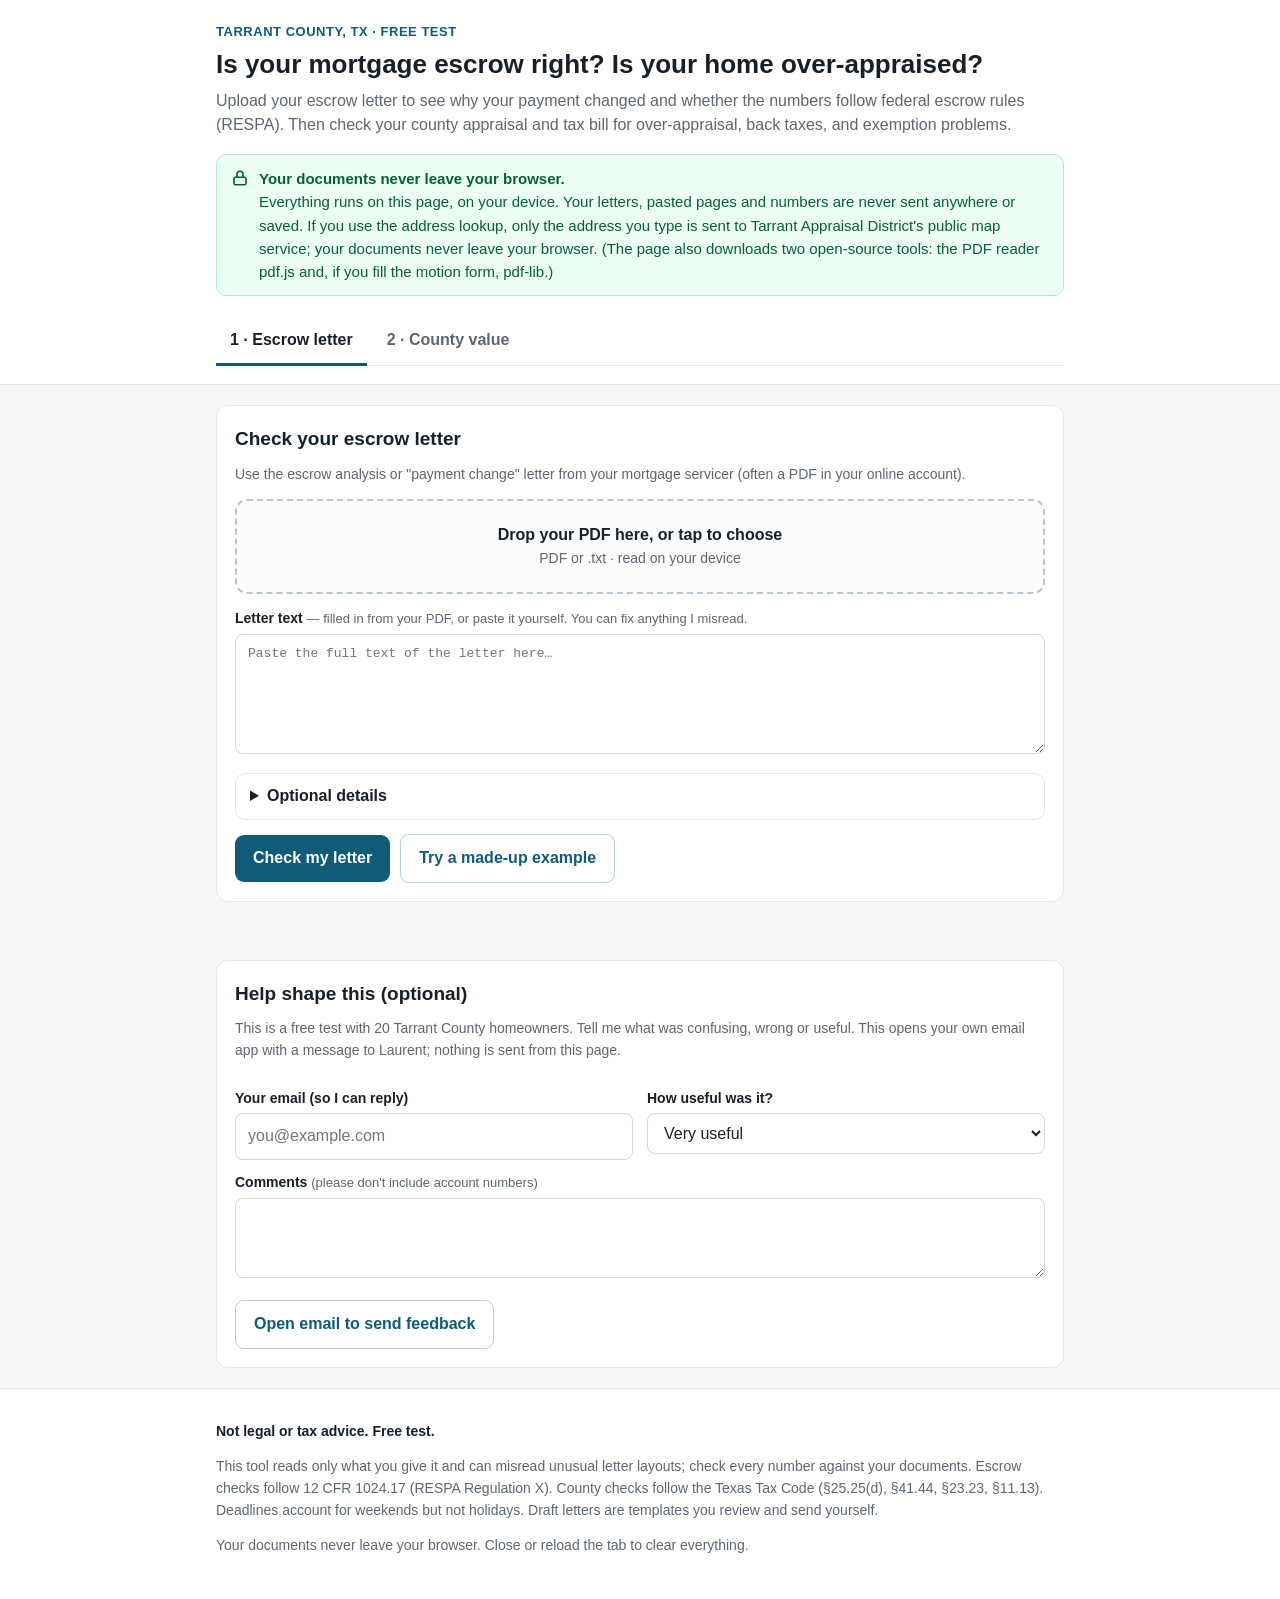
==== index.html @ f824dd1c "Add escrow checker app" ====
<!doctype html>
<html lang="en">
<head>
<meta charset="utf-8">
<meta name="viewport" content="width=device-width, initial-scale=1">
<meta name="referrer" content="no-referrer">
<meta http-equiv="Content-Security-Policy" content="default-src 'none'; script-src 'unsafe-inline' https://cdn.jsdelivr.net; worker-src blob: https://cdn.jsdelivr.net; style-src 'unsafe-inline'; img-src data:; font-src 'none'; connect-src https://cdn.jsdelivr.net https://tad.newedgeservices.com; form-action 'none'; base-uri 'none'">
<title>Escrow &amp; Property Tax Checker · Tarrant County, TX (free test)</title>
<meta name="description" content="Check your mortgage escrow letter and your Tarrant County appraisal in your browser. Your documents never leave your browser.">
<style>
:root{--ink:#16202a;--muted:#5b6773;--line:#e3e7eb;--bg:#f6f7f9;--card:#fff;--accent:#0f5b78;--accent2:#0b4660;
--red:#b42318;--redbg:#fef3f2;--amber:#a15c07;--amberbg:#fffaeb;--green:#067647;--greenbg:#ecfdf3;--blue:#175cd3;--bluebg:#eff8ff;--gray:#475467;--graybg:#f2f4f7;--violet:#5925dc;--violetbg:#f4f3ff}
*{box-sizing:border-box}
html{-webkit-text-size-adjust:100%}
body{margin:0;font:16px/1.55 -apple-system,BlinkMacSystemFont,"Segoe UI",Roboto,Helvetica,Arial,sans-serif;color:var(--ink);background:var(--bg)}
a{color:var(--accent)}
.wrap{max-width:880px;margin:0 auto;padding:0 16px}
header{background:var(--card);border-bottom:1px solid var(--line)}
header .wrap{padding-top:22px;padding-bottom:18px}
.kicker{font-size:13px;font-weight:600;letter-spacing:.04em;text-transform:uppercase;color:var(--accent)}
h1{font-size:26px;line-height:1.25;margin:6px 0 8px}
h2{font-size:19px;margin:28px 0 10px}
h3{font-size:16px;margin:20px 0 8px}
.lede{color:var(--muted);margin:0}
.privacy{display:flex;gap:10px;align-items:flex-start;background:var(--greenbg);border:1px solid #abefc6;color:#05603a;border-radius:10px;padding:12px 14px;margin:16px 0 0;font-size:15px}
.privacy b{display:block}
.tabs{display:flex;gap:6px;margin:22px 0 0;border-bottom:1px solid var(--line)}
.tab{appearance:none;border:0;background:none;padding:10px 14px;font:inherit;font-weight:600;color:var(--muted);border-bottom:3px solid transparent;cursor:pointer;margin-bottom:-1px}
.tab[aria-selected=true]{color:var(--ink);border-bottom-color:var(--accent)}
.panel{display:none;padding:6px 0 30px}
.panel.on{display:block}
.card{background:var(--card);border:1px solid var(--line);border-radius:12px;padding:18px;margin:14px 0}
label{display:block;font-weight:600;font-size:14px;margin:12px 0 4px}
.hint{font-weight:400;color:var(--muted);font-size:13px}
input[type=text],input[type=number],input[type=date],input[type=email],select,textarea{width:100%;font:inherit;font-size:16px;padding:10px 12px;border:1px solid #cfd6dd;border-radius:8px;background:#fff;color:var(--ink)}
textarea{min-height:120px;font:13px/1.45 ui-monospace,SFMono-Regular,Menlo,Consolas,monospace;resize:vertical}
input:focus,select:focus,textarea:focus{outline:2px solid #9fd3e6;border-color:var(--accent)}
.grid{display:grid;grid-template-columns:1fr 1fr;gap:0 14px}
.grid3{display:grid;grid-template-columns:1fr 1fr 1fr;gap:0 14px}
@media (max-width:640px){.grid,.grid3{grid-template-columns:1fr}h1{font-size:22px}.card{padding:14px}}
.drop{border:2px dashed #b9c4ce;border-radius:12px;padding:22px;text-align:center;background:#fbfcfd;cursor:pointer}
.drop.over{border-color:var(--accent);background:#f0f8fb}
.drop input{display:none}
.drop .big{font-weight:600}
.row{display:flex;flex-wrap:wrap;gap:10px;align-items:center;margin-top:14px}
.btn{appearance:none;border:0;border-radius:9px;padding:11px 18px;font:inherit;font-weight:600;cursor:pointer;background:var(--accent);color:#fff}
.btn:hover{background:var(--accent2)}
.btn.sec{background:#fff;color:var(--accent);border:1px solid #b7cfda}
.btn.sec:hover{background:#f0f8fb}
.btn.small{padding:7px 12px;font-size:14px}
.status{font-size:14px;color:var(--muted)}
.status.err{color:var(--red)}
details{border:1px solid var(--line);border-radius:10px;padding:10px 14px;margin:12px 0;background:#fff}
summary{cursor:pointer;font-weight:600}
ol.steps{padding-left:20px;margin:6px 0}
ol.steps li{margin:4px 0}
.results{margin-top:8px}
.verdict{border-radius:12px;padding:16px 18px;margin:14px 0;border:1px solid}
.verdict.bad{background:var(--redbg);border-color:#fecdca}
.verdict.warn{background:var(--amberbg);border-color:#fedf89}
.verdict.good{background:var(--greenbg);border-color:#abefc6}
.verdict .t{font-size:18px;font-weight:700}
.pay{display:flex;flex-wrap:wrap;gap:6px 18px;margin-top:6px;font-size:15px}
.pay b{font-size:20px}
table{border-collapse:collapse;width:100%;font-size:14px}
th,td{text-align:left;padding:7px 8px;border-bottom:1px solid var(--line);vertical-align:top}
th{font-size:12px;text-transform:uppercase;letter-spacing:.03em;color:var(--muted);font-weight:600}
td.n,th.n{text-align:right;white-space:nowrap;font-variant-numeric:tabular-nums}
.tablewrap{overflow-x:auto}
.flag{border:1px solid var(--line);border-left-width:5px;border-radius:10px;padding:12px 14px;margin:10px 0;background:#fff}
.flag .ft{font-weight:700;display:flex;gap:8px;align-items:baseline;flex-wrap:wrap}
.badge{font-size:11px;font-weight:700;text-transform:uppercase;letter-spacing:.04em;border-radius:999px;padding:2px 8px;white-space:nowrap}
.flag .fd{margin-top:4px;font-size:15px}
.flag .fc{margin-top:4px;font-size:12px;color:var(--muted)}
.s-violation{border-left-color:var(--red)}.s-violation .badge{background:var(--redbg);color:var(--red)}
.s-suspicious{border-left-color:#f79009}.s-suspicious .badge{background:var(--amberbg);color:var(--amber)}
.s-action{border-left-color:var(--violet)}.s-action .badge{background:var(--violetbg);color:var(--violet)}
.s-unknown{border-left-color:#98a2b3}.s-unknown .badge{background:var(--graybg);color:var(--gray)}
.s-info{border-left-color:#53b1fd}.s-info .badge{background:var(--bluebg);color:var(--blue)}
.s-ok{border-left-color:#32d583}.s-ok .badge{background:var(--greenbg);color:var(--green)}
.next li{margin:8px 0}
pre.noe{white-space:pre-wrap;background:#f8f9fb;border:1px solid var(--line);border-radius:8px;padding:12px;font-size:13px;max-height:420px;overflow:auto}
.note{font-size:14px;color:var(--muted)}
.warnbox{background:var(--amberbg);border:1px solid #fedf89;border-radius:10px;padding:10px 14px;margin:10px 0;font-size:14px}
.vals{display:grid;grid-template-columns:110px 1fr;gap:6px 10px;align-items:center}
footer{border-top:1px solid var(--line);background:#fff;margin-top:20px}
footer .wrap{padding:18px 16px 28px;font-size:14px;color:var(--muted)}
.disclaimer{font-weight:700;color:var(--ink)}
.sr{position:absolute;left:-9999px}
.lookup{background:#f8fbfc;border:1px solid #d6e6ed;border-radius:10px;padding:12px 14px;margin:6px 0 10px}
.cand{display:flex;justify-content:space-between;gap:10px;align-items:center;border:1px solid var(--line);border-radius:8px;padding:8px 10px;margin:6px 0;background:#fff}
.cand.sel{border-color:var(--accent);background:#f0f8fb}
.motion .steps li{margin:6px 0}
</style>
</head>
<body>
<header>
  <div class="wrap">
    <div class="kicker">Tarrant County, TX · Free test</div>
    <h1>Is your mortgage escrow right? Is your home over-appraised?</h1>
    <p class="lede">Upload your escrow letter to see why your payment changed and whether the numbers follow federal escrow rules (RESPA). Then check your county appraisal and tax bill for over-appraisal, back taxes, and exemption problems.</p>
    <div class="privacy" role="note"><svg aria-hidden="true" width="18" height="18" viewBox="0 0 24 24" fill="none" stroke="currentColor" stroke-width="2.2" stroke-linecap="round" stroke-linejoin="round" style="flex:none;margin-top:2px"><rect x="4" y="11" width="16" height="10" rx="2"/><path d="M8 11V7a4 4 0 0 1 8 0v4"/></svg><div><b>Your documents never leave your browser.</b>Everything runs on this page, on your device. Your letters, pasted pages and numbers are never sent anywhere or saved. If you use the address lookup, only the address you type is sent to Tarrant Appraisal District's public map service; your documents never leave your browser. (The page also downloads two open-source tools: the PDF reader pdf.js and, if you fill the motion form, pdf-lib.)</div></div>
    <div class="tabs" role="tablist">
      <button class="tab" role="tab" id="tab-escrow" aria-controls="p-escrow" aria-selected="true">1 · Escrow letter</button>
      <button class="tab" role="tab" id="tab-county" aria-controls="p-county" aria-selected="false">2 · County value</button>
    </div>
  </div>
</header>

<main class="wrap">
<!-- ====================================================================== ESCROW -->
<section class="panel on" id="p-escrow" role="tabpanel" aria-labelledby="tab-escrow">
  <div class="card">
    <h2 style="margin-top:0">Check your escrow letter</h2>
    <p class="note" style="margin-top:0">Use the escrow analysis or "payment change" letter from your mortgage servicer (often a PDF in your online account).</p>
    <div class="drop" id="drop" tabindex="0" role="button" aria-label="Choose a PDF or text file">
      <input type="file" id="file" accept=".pdf,application/pdf,.txt,text/plain">
      <div class="big">Drop your PDF here, or tap to choose</div>
      <div class="note">PDF or .txt · read on your device</div>
    </div>
    <p class="status" id="fileStatus" aria-live="polite"></p>
    <label for="letterText">Letter text <span class="hint">— filled in from your PDF, or paste it yourself. You can fix anything I misread.</span></label>
    <textarea id="letterText" placeholder="Paste the full text of the letter here…" spellcheck="false"></textarea>
    <details>
      <summary>Optional details</summary>
      <div class="grid">
        <div><label for="priorDate">Date of your previous escrow analysis <span class="hint">(checks the yearly timing)</span></label><input type="date" id="priorDate"></div>
        <div><label for="yourName">Your name for the draft letter <span class="hint">(stays on this page)</span></label><input type="text" id="yourName" autocomplete="off" placeholder="[Your full name]"></div>
      </div>
      <label style="font-weight:400"><input type="checkbox" id="delinquent"> I was more than 30 days late on a payment when the analysis was done</label>
    </details>
    <div class="row">
      <button class="btn" id="runEscrow">Check my letter</button>
      <button class="btn sec" id="sampleEscrow">Try a made-up example</button>
      <span class="status" id="escrowStatus" aria-live="polite"></span>
    </div>
  </div>
  <div class="results" id="escrowOut"></div>
</section>

<!-- ====================================================================== COUNTY -->
<section class="panel" id="p-county" role="tabpanel" aria-labelledby="tab-county">
  <div class="card">
    <h2 style="margin-top:0">Check your county value and tax bill</h2>
    <div class="lookup">
      <label for="addrIn">Look up your home <span class="hint">— street address or TAD account number, Tarrant County only</span></label>
      <div class="row" style="margin-top:4px"><input type="text" id="addrIn" autocomplete="street-address" placeholder="e.g. 4321 Example St, Fort Worth" style="flex:1;min-width:220px"><button class="btn" id="addrGo">Look up</button></div>
      <p class="note" style="margin:6px 0 0">Only the address you type is sent to Tarrant Appraisal District's public map service; your documents never leave your browser.</p>
      <p class="status" id="addrStatus" aria-live="polite"></p>
      <div id="addrOut"></div>
    </div>
    <div class="grid">
      <div><label for="cPrice">What you paid for the home <span class="hint">(TAD doesn't know this; Texas doesn't disclose sale prices)</span></label><input type="text" inputmode="decimal" id="cPrice" placeholder="e.g. 300,000"></div>
      <div><label for="cDate">Purchase (closing) date</label><input type="date" id="cDate"></div>
      <div><label for="cHs">Do you live there?</label>
        <select id="cHs"><option value="yes">Yes, it's my home (homestead)</option><option value="partial">I live in part of it (e.g. one side of a duplex)</option><option value="no">No (rental / second home)</option></select></div>
      <div><label for="cProj">Yearly property tax on your escrow letter <span class="hint">(filled in from part 1)</span></label><input type="text" inputmode="decimal" id="cProj" placeholder="e.g. 6,200.00"></div>
    </div>
    <details>
      <summary>More (optional)</summary>
      <div class="grid">
        <div><label for="cAppr">Lender appraisal value</label><input type="text" inputmode="decimal" id="cAppr" placeholder="from your closing papers"></div>
        <div><label for="cApprDate">Appraisal date</label><input type="date" id="cApprDate"></div>
        <div><label for="cShare">Share of the property you live in (%)</label><input type="text" inputmode="decimal" id="cShare" placeholder="e.g. 50 for one side of a duplex"></div>
        <div><label for="cProtested">Years you protested to an ARB decision or settled <span class="hint">(comma-separated)</span></label><input type="text" id="cProtested" placeholder="e.g. 2025"></div>
      </div>
    </details>
    <details id="pasteBox">
      <summary>Or paste your tad.org and tax-office pages (adds prior years, exemptions and payments)</summary>
    <p class="note">This page can't open tad.org or the tax office for you (those sites block other pages from reading them), so you copy the page text in yourself. It takes about two minutes.</p>
    <details open>
      <summary>How to get this</summary>
      <h3>A. Your appraisal page (Tarrant Appraisal District)</h3>
      <ol class="steps">
        <li>Open <a href="https://www.tad.org" target="_blank" rel="noopener noreferrer">www.tad.org</a> and search your address or account number.</li>
        <li>Open your property page and wait until the <b>Values</b> table shows.</li>
        <li>Select everything on the page (<b>Ctrl+A</b>, or <b>⌘+A</b> on a Mac; on a phone, long-press and tap "Select all") and copy it.</li>
        <li>Paste it in box A below.</li>
      </ol>
      <h3>B. Your tax account (Tarrant County Tax Office)</h3>
      <ol class="steps">
        <li>Open <a href="https://tax.tarrantcountytx.gov/Search" target="_blank" rel="noopener noreferrer">tax.tarrantcountytx.gov</a> (main site: <a href="https://www.tarrantcountytx.gov/en/tax/property-tax.html" target="_blank" rel="noopener noreferrer">tarrantcountytx.gov property tax</a>) and search your account number or address.</li>
        <li>Open <b>Account Details</b>, scroll so the payment history has loaded, select all and copy.</li>
        <li>Paste it in box B below.</li>
      </ol>
      <p class="note">No luck copying? Skip the boxes and type the numbers under "Type the numbers instead".</p>
    </details>


    <label for="tadText">A. TAD property page text</label>
    <textarea id="tadText" placeholder="Paste the whole tad.org property page here…" spellcheck="false"></textarea>
    <label for="taxText">B. Tax office account page text</label>
    <textarea id="taxText" placeholder="Paste the whole tax office Account Details page here…" spellcheck="false"></textarea>
    </details>

    <details id="manualBox">
      <summary>Type the numbers instead (or fix what I read)</summary>
      <p class="note">Anything you type here is used in place of what I read from the pasted pages.</p>
      <label>Appraised value by year <span class="hint">("Total Appraised" on tad.org)</span></label>
      <div class="vals" id="valRows"></div>
      <div class="grid">
        <div><label for="mDeed">Deed date on tad.org</label><input type="date" id="mDeed"></div>
        <div><label for="mNotice">Date your appraisal notice was sent</label><input type="date" id="mNotice"></div>
        <div><label for="mTadEx">Exemptions on tad.org</label><select id="mTadEx"><option value="">Don't know</option><option value="homestead">Homestead listed</option><option value="none">"There are no exemptions"</option></select></div>
        <div><label for="mTaxEx">Exemptions on the tax bill</label><select id="mTaxEx"><option value="">Don't know</option><option value="homestead">Homestead listed</option><option value="none">None</option></select></div>
        <div><label for="mLevyYear">Tax year of the latest bill</label><input type="number" id="mLevyYear" placeholder="e.g. 2026"></div>
        <div><label for="mLevy">Total tax levy that year</label><input type="text" inputmode="decimal" id="mLevy" placeholder="e.g. 7,250.00"></div>
        <div><label for="mHsAmt">Homestead exemption amount <span class="hint">(optional)</span></label><input type="text" inputmode="decimal" id="mHsAmt" placeholder="e.g. 140,000"></div>
      </div>
      <label for="mPays">Tax payments <span class="hint">— one per line: date, amount, tax year, who paid</span></label>
      <textarea id="mPays" style="min-height:80px" placeholder="1/20/2026, 6100.00, 2025, ABC MORTGAGE SERVICING&#10;6/10/2026, 640.00, 2025, JANE DOE" spellcheck="false"></textarea>
    </details>

    <div class="row">
      <button class="btn" id="runCounty">Check my county value</button>
      <button class="btn sec" id="sampleCounty">Try a made-up example</button>
      <span class="status" id="countyStatus" aria-live="polite"></span>
    </div>
  </div>
  <div class="results" id="countyOut"></div>
</section>

<!-- ====================================================================== FEEDBACK -->
<section class="card" id="feedback">
  <h2 style="margin-top:0">Help shape this (optional)</h2>
  <p class="note" style="margin-top:0">This is a free test with 20 Tarrant County homeowners. Tell me what was confusing, wrong or useful. This opens your own email app with a message to Laurent; nothing is sent from this page.</p>
  <div class="grid">
    <div><label for="fbEmail">Your email (so I can reply)</label><input type="email" id="fbEmail" autocomplete="email" placeholder="you@example.com"></div>
    <div><label for="fbMood">How useful was it?</label><select id="fbMood"><option>Very useful</option><option>Somewhat useful</option><option>Not useful</option><option>Something looked wrong</option></select></div>
  </div>
  <label for="fbText">Comments <span class="hint">(please don't include account numbers)</span></label>
  <textarea id="fbText" style="min-height:80px;font-family:inherit;font-size:15px"></textarea>
  <div class="row"><button class="btn sec" id="fbSend">Open email to send feedback</button></div>
</section>
</main>

<footer>
  <div class="wrap">
    <p class="disclaimer">Not legal or tax advice. Free test.</p>
    <p>This tool reads only what you give it and can misread unusual letter layouts; check every number against your documents. Escrow checks follow 12 CFR 1024.17 (RESPA Regulation X). County checks follow the Texas Tax Code (§25.25(d), §41.44, §23.23, §11.13). Deadlines account for weekends but not holidays. Draft letters are templates you review and send yourself.</p>
    <p>Your documents never leave your browser. Close or reload the tab to clear everything.</p>
  </div>
</footer>

<script id="form50869" type="application/octet-stream">JVBERi0xLjcNJeLjz9MNCjI4NyAwIG9iag08PC9GaWx0ZXIvRmxhdGVEZWNvZGUvRmlyc3QgNzgvTGVuZ3RoIDUyMC9OIDExL1R5cGUvT2JqU3RtPj5zdHJlYW0NCmjenFNtb9owEP4r93H7sJztvE8VEtk6gdYyRJj6oaosFwxEgzhyTFf+/c4J3cSmMlRFebm75+Vs53gEDHgKUcRBZJDEKYgc0pxBmECWJBBmkLMEKJ9H9KIoSyHOgTMPJy5LCM+Bc87g6gqHjB43Va1HulpvHNUDht/wRh3M3g0GOBSn9eyvcnhaTk/LU8XP6WPZqIUu9MpYDTwMWE/xmtf1clwvde2A0mcdxDk0F//YDVdOW4iOZvE5dvYKOTmS07eQX5yzt5BTTx4M/MFZVy222r+xdMYesNQLh3JiZKOsWlvVbGTrDlstcYpSFmZ5kE4/uy4acfnF2J2c7HeP2srJ9R2OeJ+/VVUt55Uj4p+0kJ+rp2pJ0EId4YLyvuNOb07CstBb8/N3rvEWhprui57js6I3lr4j58xO8tbJqVoTp1+X/6EZzLAoKSrpmh8ajYWx5I534DevD+4Z4dgDjnCCM1r7fRSyII5SCKMgzv0M5IEQCYgoCFPxQLtk9ws3VdbvN8dy/+i8MvX7o/cY1rVxXRPj9lY1sFLbVlMD32djf7/bONe0HxEXZtc4a7ZbbQPaUdUGa/OETj3rFhtrGm3d4QOF7zutTzRj+BVSnNJkdiubrmkMwu6z9Idbv+AE4XKP4+dxXk9kHij+LyjyC4BeMWQXKob8AmBIwKizjl8D/hJgACe4ZT0NCmVuZHN0cmVhbQ1lbmRvYmoNMjg4IDAgb2JqDTw8L0ZpbHRlci9GbGF0ZURlY29kZS9GaXJzdCAzNC9MZW5ndGggNDkxL04gNS9UeXBlL09ialN0bT4+c3RyZWFtDQpo3nxTXW/bMAz8K3zcHlZZ3xJQGCi2ARvSZUXSPQVBYKRaWsC1DccGln8/RuRQtcv2kOhE8sg7WZIaKpAWZKVBOpAmggygnYGoMGgcXF+Lj21zPH5rBkxj9UoszowzuGvG1E33Y0pn8uvIMv2aFukESolV36ZM97nm/jQksZ7GeZ8LV30/1TWOWYCSMlfcNt3hXeo+/Fi/F3cgdQ6uxad+Pz9j+1y9nJ+Pm+qsFpMgQcYMUHXMKgENxSwTDKIsD9BozCIAvUaiekTEDaCqKqOISFLjCqEiKBFqggohjUF1yhILj0dZ1mPBc9BhkPqjf898HOU4H8Fnmdu63nRz24KmyZqmUkgXmExpcqTJjqaxOr7UGVnggm9sgX2BictebMG2BdsS2/J5Ep9Ns002lssdmXBFB2cKTN2cK0L8fcJLiOLxTSD/eZLp1cWkuRgthnm+Avz9SXignoF6BpIeqFcgwYF6KF6Ip0i5ohIlFa+aV8PrnzyTJdP4JitZGFXlh+MI040ry7i3/avcl91ebUL1z428dG6cy662+ABv8Pe5e/jaPeCTBH1VidunLn1JT4fHCR8I7r/jQz718yTWQ7NPNz+nNIK7qupaLDb/[base64]/fn1XQ6ZpF2DBLycZ6c5LwRDBSCI5UQAkwkEArMaAgDTg1ECi4VJIsbElJAUo16I5LSQCZxSKE4hYpNcSgGlUgoAS3ioKC1htIwTCOlMDJBymDitN8ng9iH5fyunPsyQPQoGRelH/lisQzgLK4fyNjt1ttAphs384PX4CukPZpl5B6M5BGqAzySfAFGxX46JSOWZbX7LGzd6sl/hMvPr4uX8iqe4U0yupZ79oYMeJRlm2V+oGikdLdJ0m3SDC2boRltCV1z0+CqcDz3UwTadpu1I25vi/di7it77So7GT7/TcE6arHXZYv+v66/wZk+4Zh065x2F5azc1/ET2TkZ2fkJz6fm1Y9dzUg9OF/Jmu7cZVbVG6ztG9ht/[base64]/BcLnW4ki8YP5nq0Tz9/f2Ynt4hvcgIuUZtVBNL/9NmoF1P6rwADAHNkSWINCmVuZHN0cmVhbQ1lbmRvYmoNMjkxIDAgb2JqDTw8L0ZpbHRlci9GbGF0ZURlY29kZS9GaXJzdCA1L0xlbmd0aCA1MS9OIDEvVHlwZS9PYmpTdG0+PnN0cmVhbQ0KaN4yM1cwULCx0XfWD0g01/dWMDHUD1AwMjQEigbpB6QrGBoYg5nB+gF2dgABBgDaTwmsDQplbmRzdHJlYW0NZW5kb2JqDTI5MiAwIG9iag08PC9GaWx0ZXIvRmxhdGVEZWNvZGUvRmlyc3QgMTcyL0xlbmd0aCA0NTIvTiAyNC9UeXBlL09ialN0bT4+c3RyZWFtDQpo3qSUX2/TMBTFv8p5hAewr+O/0hSpRSBg01ot4zkKzMsKJamCEfTbc5O1U8daJQwplmPfe37Hdq5DARJKwhGUAekAZaGUQ/8EDeuRGYIN0NrASWjPnYKxCi6DlQTHWc7D9fPcLLzkmINnGM/7wLGAwHIvEbyGJ5AkzlPcG57OuPe9AERszw5EhpWW++AQeKxUwNmZOOe2+PwVyvOyr8SyZmU2vF5vN1Es5h+v8lxcVE39IjavPhUvxRKKaMgoxMWq+ZbnjJhx40F8H1f1XYJ/LcWCVdv2ZxLX8XearVd1I942Nww7510fUA4sC7E8RnMjNPVPtMO1DXobTukv2xSPIcLfCEePhcWmah6EvM4PzU1sEjLWnTollnyJs9sUOxAHBqwe2dkbsaxMn2dGToCLzwwzvYLkw1enjJ586xOkd233fWc6YwCMHPek457mGZ6MyHpX/TijLPt6KOdx3f4q+6Pde1t33Dv8h7ef6q0OvSfzrZzC5+MfkmmsNO7T1InC3MezaRg9gjHTMHYE46Zh/HNuG6kn120eb9suog8UqerSTqjl7v65/X+uvGzLTdVVdVdt7sofabuOZZ7/EWAAfa55OQ0KZW5kc3RyZWFtDWVuZG9iag0yOTMgMCBvYmoNPDwvRmlsdGVyL0ZsYXRlRGVjb2RlL0ZpcnN0IDI5MS9MZW5ndGggNTY0L04gMzQvVHlwZS9PYmpTdG0+PnN0cmVhbQ0KaN6cVU1rG0EM/Ss6tqeV5kszEAzJoYe6EOPmFoppqSlNaFNCDs2/r7SSwR43eJnDWnqaN09ajWYdiAAhpAixsdgESfyQK6TaxDbIRXBBKFHWCwHLjsANOAuuCNySWIIaJV4D1JIhYIKqehmhscRzBMKkC+pUURRApBKpiNMEiQ6FKOsKIrI4shRFmkSKUlZOBcqhiSNPEbGAKA6LDgqPs+TCAFSD5CJ1hBhIRaM6SbWETFqK/lARR6oLpBJNtlPVnUrWpzBcXU3rexVD2EIkM3E2WvMM2WE22GajeS1cHCfH7Di7LR6vjg9yBx2Py7sa9jiSW6tNe6q2OMToYZMvng2tCj0Ts6ZavKhsyYobS8WeOTu0DOwKxVbZExQri02QbUu1YLUt9UD1kvx9PYmaL9MGrD/T52nz9fllunv3frWaD0OmrEQn/ZB5ik7b7W6evr/uXvZ/j9nFktS6gH0toz2XPa0F3X57AB0FxXevf/bT7c3H7WollYX52mxPBT88Pf86UYqnSjY0I0p2CkdKPKxkLV3CXt+3AC2dde3Tz9/7Y1KBVi+QZAkvMvIpQ9YfjyvH3J1L7uv/fzvOe5CpUxrr5lo+cW8RNyeV1y5fHKpc8uXL+YRVFlUVu37icD9jN+fIw0rdyWAbVQrdjTlvx2Kl7ntAcVip6zgNdzx0Hafhjoeu4zTcccJuymlwyjm+Nb/Xx/[base64]/Fq9W7evm4VLlasKH14TfkPB7Vbz+WlWLg6NvmmVbLRnKG4F6s2ruDlq/L9ftabOob+pq8Xz2ghRZTdprQ8rqqfLPlHp2VJxWi7o8iHFWrvBBdoY/d1ZX8+pkedPAqZPlrFrXn5e4nDXz+1uYncye//1P9pDdZndZni2yGseLTGcps5nLTH9Ms4DnJFf8POJ3Kr9VVuKKMo/xEn8elvyOwrP50b4/+NAM4CSDFh8hHB5HwBMjH/r9qPjl/va6Wn24OSs/Vydtdbs+WfLlxKR+qJGh9UQXH1b153pZft13pgSVJrsGtRdyNe+dqrMlzgthMBfiJb4Z4MZUXFrA6SnYaFxVuLrGuMtucFXivsLzKCEwuLbs7lExcPz1ZHbRvG/mZVs3y1nZlqflHYKsLslG7ZEa4h+LY2qUl5NRuY2T/Tvdp5OP4bofuyq0gEUGC4/B5LR3Mw7FQ0BiXskkficOUBRCTigamxMZ3FrKfZpoMnkI6QncvjkgmV0KPGwMU9zaTI3OjVcWtA2M/[base64]/sUER0YdckJgp0GJFdnJNfbcHp0RHIZw/gEG7/[base64]/vwVxN3xVJEGUpaYdlt//FRHjmEgxMSBn1lwdH8t+42JVLtc3zepWNhunZbuqH97X61b2G09j128KuEQHBOxWhhcmSHP/9FO9aL9snsuO8lj+FR+rdXO/mldrjLxpvjar87tyXvHNOcdSdsgw++mhfXfeli2PvDuXWUV2oO/ONa5Tb/UW+2EYXOg/+F0nFriBiTPDDYKEBU5nf7Zq5udVe1mczd4WF9VDe8WP7qpVWwuh0zcsQNVb//bh+s9qzh94e8vPdfecnWiY2kQV5+3qft52m+Q17i/K63Xxqbj4gs3lJHUUVvXtwe31xV93lQTs+Fjicc977eLnerG+1PK/CB93bNbHx/8KMABRAlwUDQplbmRzdHJlYW0NZW5kb2JqDTI5NiAwIG9iag08PC9GaWx0ZXIvRmxhdGVEZWNvZGUvRmlyc3QgMTgyL0xlbmd0aCAxMTYzL04gMjEvVHlwZS9PYmpTdG0+PnN0cmVhbQ0KaN6smG1P3DgQx7/KvLqDF934+UGqkLZHeXOix8GeqlPpi7BrIBIkK2+WK/30N3bcAkkcOF2EFgdn7M3vP5OZMZRZIEA5BWYYjhyEMThK0CzMa7Da4ogfJilQgR/J0VJwoDosYRoYIbiGSGCMCbzAGYE7UWKBKYu3KG5vqcYLDpyGfagEzm2Y0cAVx1XUAjdS4YYUBNG4iuHDMMPDN4MQaMyMAqHx29+/L5Zn+OsTPhnB5z8/Oio+XODEBf58Bop/Hi8PiqWvyrvTFVhYXaPVzWFxAqI4WRWrb8XJNRhumSaiOP0dqBJhm+IMH5rHqz+BFOdu3X5hZmHwEcWCgNR2wRg+A9ML8rW4aP1+3Z6V3tUtClJc7K/ax60rPlebG9cWq4M/avfuutn79haaB+ffldutL6tdeQfO+8YfFqu/[base64]/T+V93q/jRoDxu9y3t42vvuPN5Y2bksDMIwGZcrX8oUFwdUYDM6LBLb6mcHmAFiWsm42Dst5Avb+/cv7ysKdFx/7rDrZxVWc1tXhcD0Fm0UPayRRHjYohIcNLT60dymGHcvwkXO99NLovq7uqvoFys/Fut8sJkjFHbZJIQZhd651rp4Rh8wije8IkYDmmktRBpR+VgGoSderr0mVq+AW+V9vo6deEWFft42JsVYZ8nmwoTfYVibmfGix0T7RY52Pdy0bBx+BPWE77vm80TsjMPHVdTga9kORZXZdY4wZ1nQ952/JbCNp9XbUvKF9Oj3ORefK7VjkuwxfYLynLQ5wyTG4aezmiBq8zG3L91uzr9vEZ0TpOQI25PA80T7bWWUdxEwpzApIixOUYD8/xwPJnI3XuHir3D3xoSt+v1HWqV+H6tXXjQtB50rTOdqJSBR0EXWDPzngIXIXJmvWFELkXdIL4laaEzpNoNc/6mMgYtR2cwPqM8TBKN9JsPvnpuMKaUa37pKMGGdJ5EqvOt5k6gjIW+ktOIycXC6t6nOoN4ZzBnbLLUM+UlLJNJ+c8kkZsiV1nDnuk7dz6Zus8Am3cbu2rbVs1dY84Y5KBnSlhZdtLjX0lKIKQeGq2XWBjr6n7oTzSXm5Lv3Z3qSXsQ/buZermPFlIZZtFTm0gkiYkYkHDOUlaNfSkHT8n9aDi0ekSE1SNx97Q9B2XjxMdH5snEals3yNYjM1EhxlXjtNRMsT725V9n6WpDMxMR1qdg6Emvm7Y44SKwVQkU3yYVCkd0qzKbzBC9Gw6QzXTATbb4DAhYxIxgYrLcJSTmEiHUOwtpQLYfywWX7rONP6/qxt1Gm03UppGnsZkR5MdTXYs2bFkx5IdS3Ys2fFkx5MdT3Y82fFkJ5KdiHZf/xVgADGRgFsNCmVuZHN0cmVhbQ1lbmRvYmoNMjk3IDAgb2JqDTw8L0ZpbHRlci9GbGF0ZURlY29kZS9GaXJzdCA0NS9MZW5ndGggNzc3L04gNi9UeXBlL09ialN0bT4+c3RyZWFtDQpo3tRWWWvcMBD+K3ovxTpGF4RAmrO0CWkOAil98GbdxLDxBu+mkH/fmbGsdZxNshRKKeLTMZ4ZfdKMBmvjhRTaBOFBKLBCGRytEQ4ijjiX0gmHn3QUW1vFp3JRHcybZXFUzX5Vy/qmLPabm/m0bm7RS0RfZ8VJeV/x9+L8cbJ8eqiKC+wU9wUZb28PPV2XDz/30H5SLhed7XW5N9nM9vTLwber/Q/HT21dTk/b+cfz6r7ebTKn4qpudppFndcHdbtY7t6VrTCa/[base64]/MUODk63L/8PEqByXw23TwVwL5MBRilglZvpIJdnwpGKnwUElNNir/fwBNnkBwUT73VcZWEYISPHFwKDj97Y5QwSJ5GtHGBeutxptZf8s5h2Zb384bv+ay6fZyV7Z++NT9+a/GNCw7rL1jb16+ju3SD76DL5lXfYzj7H5sJ47ewg29gdnyxSUjkOCKjeGhrV/FoH6uLPjDPAuAxAP8S2geGsRZLomOEEIVzHksFZrcxHVBm8U2zLq57u97mPWT9ACugXElleTOCpyqI4DXWSI8GtGZDqsAoZ4JIgHVRznZJL9ulecR63vsmeU+CAC6yLzpMJkrZPCCc58QBQd9pDEObBPYj5coO5z7Z9DBU6V030gUY2+1HI/tPfvCXQT5zzAI6RV6QCR2Jxt6ckOOVXHfK2Wda0MWwRnLbR/VF1JzMHDxWPOMTLyKfZNZqrJkox/+dvDv58o6r5FBmnE0BhAw6RQ7SCEw6R3aAYSR1in6fEWMQWT/[base64]/OpiNBga7csMijCAly1IdUZmHCgl0zala2Y0f0u95UUsBCOixdq3o42IEOlutcn9OnRLpGRl/OppMox9fIDYs80qJdm5sKOlujXdfrHbpaO9wQqhBFKmk3k/JAgQvtRtRp9E7LSSxGRl/OppPt8xt88vZJ1Cczn1R8fPdx1sc7H3d89Pso9NHgw9KHh88lHyyfaZ/+drvd7/fH4/F8Pq/rer1e7/f78/l8v9/f7+d/[base64]/ltzxIw29qy8YbE7OO9ujEeglPzrFijKVP8po5oosVMgEv7Geown5eb6c2HknWFpqLWsCsIWaVYr3ncnr6zSMLEUm+1gP0bH4Am4mt21mH8Rq8l/tHw5r9rPerZ2OdYm+T2SOtZzLxmvByM8lHTrIthxCZNG+LUjL3rpoSXr9adRL9RiNYrA0WL0oDS2hRo1EJObIvt8lyXhYdJDhFsojSY+3Ie0t5GbtKUYkqE9kklCfOUfmNF2qgY5nc+97lcrn2j4YVods5EOsaiBWpYySvj0CsSF56joH+FSoIaES5rE2BA8dz/2hYEbr9J/+KwNp7/gr0r1DRstJiZ1QgSe56HizVwqVl3aNhS+uS8AUSwxZCX0BWiB1U6/F0N/kaePyeN17MSv1QgRae6mj2gKWIzqcmoA/uaQTZmskxRNtrzX8zi5CV3kwvRHzP9NAxjqpgsOw1fgglU2uwpn9UWEEGEKvkWoJ9crM0Ae9wfQA5mKAK8wsdtQnQiENkgqFvW1Qrt9ZjuXV7ET1HNb3ZXtCVteNDvSKzjPVuAIvRDinCWjHgw9ZoCa0hNG7e9qZZBLc/Lrev22f/aGBJWBIzS7kLpzKt83Lpurwm/zfc03iEqLW70Psh3wMAWHw/Pg0KZW5kc3RyZWFtDWVuZG9iag0xMSAwIG9iag08PC9MZW5ndGggMTI4MjYvU3VidHlwZS9YTUwvVHlwZS9NZXRhZGF0YT4+c3RyZWFtDQo8P3hwYWNrZXQgYmVnaW49Iu+7vyIgaWQ9Ilc1TTBNcENlaGlIenJlU3pOVGN6a2M5ZCI/[base64]/JnpCVsMNjDVuAsAaQNWxhkR0EUQhJCAESQkjYBUFEBRRFRISqlTLWbXRGT0WdLq5jrQ7WferSA/Uw6ug4tBbXjp0XOEedTmem0+8f7/[base64]/H2Q9nuj4nS4LzAgDIdNU7XPoOG5QNBtOlJNW6Rr1aVW7A3OUemCg0VIwlKeurlAaDMEMmr5TpFZikWqOTaRsBmL/znDim2mJ4kYNFocHBQn8f0TuF+q+bv1Cm3s7Tk8y5nkH8C29tP+dXPQqAeBavzfq3ttItAIyvBMDy5luby/sAMPG+Hb74zn34pnkpNxh0Yb6+9fX1Pmql3MdU0Df6nw6/QO+8z8d03JvyYHHKMpmxyoCZ6iavrqo26rFanUyuxIQ/HeJfHfjzeXhnKcuUeqUWj8jDp0ytVeHt1irUBnW1FlNr/1MTf2XYTzQ/17i4Y68Br9gHsC7yAPK3CwDl0gBStA3fgd70LZWSBzLwNd/h3vzczwn691PhPtOjVq2ai5Nk5WByo75ufs/[base64]/qMdJk0TXpOppEdyP7kBHIhWUvuIA+S95A/JV8m3yO/orAorpQwSjpFQWmk9FHGKMcoFynTlFdUNlVAjaDmUCuo7dQh6n7qGept6hMajeZEC6Vl0tS05bQh2u9on9OmaC/oHLonXUIvohvp6+gf0o/Tv6I/YTAYboxoRiHDwFjH2M04xfia8dyMa+ZjJjVTmLWZjZgdNrts9phJYboyY5hLmU3MQeYh5kXmIxaF5caSsGSsVtYI6yjrBmuWzWWL2OlsDbuXvYd9jn2fQ+K4ceI5Ck4n5wPOKc5dLsJ15kq4cu4K7hj3DHeaR+QJeFJeBa+H91veBG/GnGMeaJ5n3mA+Yv6J+SQf4bvxpfwqfh//IP86/[base64]/pL/cf8b8awAhICGgLOBLwbaBXoDJwW+Cfg7hBaUGrgk4G/SM4JFgfvD/4QYhLSEnIeyE3xDxxhrhX/[base64]/pybuW65xpzT+Yx84ryduc9y4/L78+fXOS7aNmi8wXWBeqCI4WkwrzCnYWzi+MXb1o8XRRU1FV0fYlgScOSc0utl1Yt/aSYWSwrPlRCKMkv2VPygyxdNiqbLZWWvlc6I5fIN8sfKqIVA4oHyghlv/JeWURZf9l9VYRqo+pBeVT5YPkjtUQ9rP62Iqlie8WzyvTKDyt/rMqvOqAha0o0R7UcbaX2dLV9dUP1JZ2Xrks3WRNWs6lmRp+i31kL1S6pPWLg4T9TF4zuxpXGqbrIupG65/V59Yca2A3ahguNno1rGu81JTT9phltljefbHFsaW+ZWhazbEcr1FraerLNua2zbXp54vJd7dT2yvY/dfh19Hd8vyJ/xbFOu87lnXdXJq7c22XWpe+6sSp81fbV6Gr16ok1AWu2rHndrej+osevZ7Dnh1557xdrRWuH1v64rmzdRF9w37b1xPXa9dc3RG3Y1c/ub+q/uzFt4+EBbKB74PtNxZvODQYObt9M3WzcPDmU+k8ApAFb/[base64]/er/1wHDA7MFnwePCX8Lbw1jD1MRRxM7FS8XIxkbGw8dBx7/IPci8yTrJuco4yrfLNsu2zDXMtc01zbXONs62zzfPuNA50LrRPNG+0j/SwdNE08bUSdTL1U7V0dZV1tjXXNfg2GTY6Nls2fHadtr724DcBdyK3RDdlt4c3qLfKd+v4DbgveFE4cziU+Lb42Pj6+Rz5PzlhOYN5pbnH+ep6DLovOlG6dDqW+rl63Dr++yG7RHtnO4o7rTvQO/M8Fjw5fFy8f/yjPMZ86f0NPTC9VD13vZt9vv3ivgZ+Kj5OPnH+lf65/t3/Af8mP0p/br+S/7c/23//wIMAPeE8/[base64]/3Xv3qwzFzMwzHcUdFgPe68NULAnPVqph4hTp1YYgyWbUyxRTjeAbnHc35GVY0ckK63xp/8yFBbwM/2nXMkMbaY2Y4/nhsZWqakLolUSP/k7u7q5PJLp60S5zkri4uLpN2sXx5fGqsUh6Sm6FRJmfI/VLiUtVpqeoYjTLeWb48KUk+CZEhVyszlOos0+V/G5KrMuRKlSZRqZbHCMEtKiFfrYyXa9Qx8crkGPU2eaop8j9uwv8pJVelyAUseViKyuSFaITLDHlMSvwiASV1skpcamaKRq1SZjgv8g4JzU1Tyj+XxysTMAwXPkxMYNZmmB2BOVDYLDHmTGB/NsM8MMwLw1aIsTU22F+EoWKBmAJLxSqx+/gc3BvfiH+Bd+BjZk5m+83GiY3EDuKjuca80fwt6UpWk6+p5ZSKKqJ+EElEs0UFosdiZ/Fu8YspHlPWT9kzpcxCZKG2aLKcbZlj2WTla1Vq1W710drWutC6T2IryZE8t5lrs92mxVZsu8K23vbfduF22uLiFv5NCy7Y2S1EsTlfaFR8KKRAh/Q08oS/kTBOITm6ToPJ+fC16AMVPXkGTyT4FN9Gm07I5ElQhwS1G72y8TqYQ7wwLqF3r0qbnaW4/[base64]/34meHIX+EgALjfBrZfoYsUCqHtpY+QpZgyQD9BESQCXErwQZJuX0+9LMGOXJFSxJmLvWKfgdLwfMf7/o5SUUW3/OkONse1E+l50Ht8NTIrqSkfUjuecQfzDvJUkpSbOCP3MPh8RDBL3MwoMpS0bU2EqzAbvhnsJa9Cn2JHFYr0rYp2aq1ZEX1le9uMCNngn057UwPJ2H7fwhY7RgukuT1wbddkNBnDx0j/s+l4xfq6Kw6fU4XA3Me/vDzq0D9iiNcqUj6r4HvLnbclQ0G30dTAhQaTRJbEUgeq26suMr018eELFumUnDKgIuUdPzZQIwrF1ii9J/PhEZUHtZwphKXumFpPw6DwwQ/z8jS6O9UDLpN6k5U6c4yINaHupZwLr7rl4VHHivPYLP8yJy69i9uMzD9x1cw9WHi91F1XE18xMFoJnuXtmgnVw3LSMiiJHndoO+CpX34mSHYN0Lw04zz6B3Z2oIMzmu399aNYeK1fjHzkFSGljxBZjAN7Ad+FcZjv/zJTP/IpNhktogqf9/1E9AnxQdOnig5yqBZH87QS6MGQFTEHd1/6EAZ21x5ta6Z6W8Oc5q/KdhvcisPDHgrb0e0CjRWQVORCB38MECOUHCYHyPbhXne5hs77RuGA59A5JOAYekL2JVHg8Xzh4A/jtQvr+d0IunD+xdr9e2yQcUjJJrl7jMn5HTIXRVbKJK+WJW4YZ2bzOW+O0hZ3W3aK7q9t5TrvNjWW8U+TG2N95StjIz2ZqUPS/hGuq8uIixYGRuRxQVUbGoo6RZ3nGvqYiX5A+DZBde68fNDsGuEGM2nj2mrS2oP9JR1n2m6Ju7sbpwATgaLV4AZkiIb95nIGlGGJe9vNVddOsuWUrs8koPj4lTb/podtTe9IEebWyKG+fxpevCSJ7LUctsL8wryWWVWTFoE4735+2Et97b1plDWpAwJ7AIJ3gakoA6YmJQHd06bWaVitmrSE7lEraARBhnNhUA9d/73wBZONRkQIGBCyL8l5JsUWdPcCGYnhxbmOeYJisxUiCf4bXS9gHkuc1JyiYkn0+s5yc2KLFD2QP8gfoovI/ipoKS7kJIcpVCs0Y2cT6G4j27Cfm6DkizvofWgOHj5m+ayy9N1VFnMN9GHojtQkKNk/74eOHoHsrrtDUOweThgVPqLoZQurLlU0MFM9B+/0sjVn61o7JC98b3hc5QVVsj3VV3u6JG1Zl/aWs3Wx4WVezCh67/ak8ANBdO6Qyd09cxIS8IK37CNn3N+1BrzTkr6y+g/YxctXJ6wOC2rRLeDkxzL7+ebDHjDC4JPfk5/mRKVF8UgzvUVeEPg2zGYfu3C7p213Ik+8tvsTeWrGeSDOGSHclAGTEVi8Lp341B5LSd5t6+Xv9qLC10PjBJCy/suNBVdZ4AaP63v4Dr0DaNgIwPLLYPr2thr4cuqEcYEhX61J4obWkvvP1Gja2Dgs8efoiVaDkU4uSAXdXqJLoeVbCg2gPYeJBkEYIKfzk+j0U5IghIDGv7oBhMGdAS0sJOShAiz19+DnMn/DA5DoIfceygXcqDYgIYoybO9BkjvhbJ+XGjk0VOCr4H3NNrsA9YoltqzPWlvJINkC16CH/j9NAbczQu7vzxtonwofX25D4PC0CfCI5AmNGfW4NIexgbdfKB5wTzoO374HCd5LdTuG4Dz2SbyF4TyRjf6o9sQ/IfmKg2L4sqittjVaGbaxLIZ6XKqjCRRA0rGIE0QXCKOQkAWRUHZQXADRiXdrA2NEbqRBjd2UDYZdpBNgQY1DAwKQoNiQFsKlEw0wWV0MreYR77Ma/z8W1/Vufedd+45t7RwFWnZGUsJqkdXoR579pVC6YylbK7Fd+/MWAqEkIRneWSad2tmsQH31ugxoVeLCbECjYRvkNrF2BkriZh70nvHWRMYWfYJ4YNF9JDIg6Zzr9J/VY8bq4l8m9IN5eavkHZZL4HlPlrxtJQtHMWySrE+i+afNTcUvjoDC02l3D/BAPv48Bh8P0Z6wRojKBWQx+CPKY+TnuCIqtzUuLlpqzG4oCk+bswWFRNkPpqnlpw3w/4UNnRw1G8UucDksvW/WRJCMFQMcZ1DmE6OP2UAd3ESog1oIRKjUBQMPGQMX8Ja+AgMQQH+K2E5kjDJ20VAdiET9Ce0ahcyRouR0BGWwUr4tAcoIBnhKUzk5UEon1PRsXf3WEok519OKaLGhks7WpiqmvzW2+IeqeZQNV0b5HzJlnLcf/pUEMM6i9JyStKqqGc391utc/YwPSlTp8cwwjMYsbUPLt7VIx6dmENsHSAeqGpCCszzJbkuGTLDJ4S8NPa27HnMg9B2zwJDtUB75Ub3U/HNqNYjFXR9oGu+hHLfnZQYwLAuovTsUjxQP6bcDJCIbXZ7WOAkFHolDnPtQ7yOCdg7YaAPrcq+qB4KPhmbgHn/8viHiYaxbAgq7xO31txibzZGywvpoiF+7gmvXGcKfWi1ycR8yOVZEPMopC7YSbxjv5fEY19B4WFa6I1V8RInlRNrAE5GLPcS7O/Num0De0KYhPO2fHhJGfcNmvcfcqLMiPsGizwNhzLouGv8m7NmdtClFCB2tp0vPIM+wvsXpzTYssCTU3YIhHsVfUekkNoDi/uWVE2APUvGcsZGSdWqpkYxuApeB/+IjN32RH97mL7kyi+sbMpqpJ6mZjt4ieMFyCr1011okZjUbO1weNrbVnG1lMZlY8+78uPAQkRqEs8olIm0nzzk0B4qKKS0Z/ptzlgKdhjFYLCU2zQIIbIlAyykTJCxsNyI1KQ/4KcRbpVt4X3Ui5csfA2fb/[base64]/O9zZ0F7M6HlI38R/QKiqVB2NYu6RQDJ7EVMiT4lXJtA7o72OHaCs/HWv3lwbH+9u9nHPZNTxqfIEsTAw8S5s6YWVt3l1j0GqM+A2QpQoNSM1+5L450BssSvQUmvc3xr0mW4NMP0dOTkVdGwvPz48JMGdst1+DZaqmNRe0Z1zNQ/HqEd/37oDE45kWD2SfrDU8sawfiyNOAnw+hGvTDBc0DdYkpeUlE1n9fMvRJ88F0oF+8UfPcocDIpzdhSfcHDon5UIhJkoYAA+7gc0qJgjIJElddxCLlJETit34n23ThbUtJVatdoC2aA/[base64]/vjLveNYsxnM0Q5nRgHPaNw95xUjdgNA4aIledm55Nt2bXN7RTfWW7tzOocxy6BHlzj1tyamuuUwNlbpYMqsVvC2DdV9ccgsIUsuO0TB4ljT1uqCK+l3nXOlPb/IN8TzAqgtQk3edvJdSB6uB97/h7V1ZPHzmq56+dwOBpmXRHTlN9B+bPcRuDmlm4IQAzi5addh6BfhG0kiCvJ9/nb3mPk6Lo4z7o52FBXMC/Fee4RBFatHo9skbrf/oCFr0F/ghO0HUWP6PFjNJB9Lz6442rD/zFxtpr6sWTutc/YSNA26Swa4BboFXMOYFqkpweQB4iFi6qCf+StvAe6t/TOrADU5tfVtjvC919RH8UXfIP/M2E2l99wF7MBoiy1FlpWTQ53ZOtwU7ANlutWeG30dLTq7ovhlFmpmRni4XZc3UGOQOt4v38TsPv+kLcVYzXrW5WN9A2BBbzDizm9pPeFbsoUxNr9FdkOr72zWBbTYt+oOHDBXJVTLKcdor0DfOiLAPHX/56/eF4V7Pv3ixGnTA3vcgTU/vF47njkNoBnC85RG5qLm7wTkZzazeVceGM6gLzWJD63Xepp6g9+wNdpAxmtV45pWfVT30As4qWJ2Ja+3itOviDzqCmWBRZ0Spvp97e7Zoa9mveXM24lp0suCquvVKhaaiMjb9EF97m5504mO1NmTk52bo1eOsOMz1/K4oIFPuHhboG+ufnRuA1eE/iEPyvnzfJGkxyz0WIv91hCBUJXDICi0/QEZer4uupqpL083lMch9fmRCnklF+UeW9DBSCYT9e65YLhGcVQ0F68S/pZ8GPJa9z9nj+JaiLiFbGYlIOxx/y30PZnex9wkC5BLUIkPn9/Q9/aGutvYyXdzLyrB1/5P9i69zYuW2fFF9A91M3sFEzfpgKF8wAmvPd+k8FsB3z3f5HBasJm/nvJazCG+oS65Mbk4FJuXFzw5baLebfl0jwffftfvT9wBtggT7np6LwhjkgrbJArdfZLn+vBhbhs/bO2D3tKEcv27TgaTGzw8//rpG4xvZdDWiqOZvv79ba4PqI5ihgE6pxb93+6sPu35slXNmcf3fURNSENUYBc2nTnvr99Qf8v7dL8DmCszrjlB+azLNA1mj+bvqt/7uL9Rmwyc44Z8WsJTNXAltbs3NnFswuOP2bUeIl22+d7z3ftb43sBqw+avUFNYU1OYBjaxZXre0epnvZwk+T5B5U38YM08FmWf2J4i1v7GntVWqtbO1rVGuOrUws7SsqLiguqR5sYvE/Alb5mzZdOzY5pcHgC0nju+PJYyB4bK+IaMprTkfaGzzisYNjWv0vm+Q4FPoPv/9/QXGud9/Ms8V+/7z/O9JvWxzF89dMm/p98jvGyUO/n7i9r2hk72iGAgLf0f93irBVz/9R8X073rTp0+fN53td8r0G9PZEUKLp3P8TgMKccotSIrn4ezm4T7NdZ/[base64]/2J+vuAyC0DskIBPHCt98+nMlssiTqR6Crv1NQ5tv9bt+1k8t/jn19iJM7tV0zxmt/G+vojvHcdtmycE1bT59n83d9qYYsT4sP9+sUL/vu1Gdl6fJf6eJ1Gu/uYdP0x/iY5T/GJo5td3YPf7aHR5cfbsPwES+xm9zCrdeuiadU6Fs1fK8u0eXzsqd9k6630/0prfl3x+/7EF0xny8pU/dNvA5VHceqO8esXKRj7cq3dKyz2DX/XdeCy46n+r0as7LAzYtF+kn8TH4Gr8gr8Ia8AW/JW/COvAO/kl8Te9b0qOmX5CW4IBdgT/bgQA5gJSvYyAamm4ebp5uHm6ebh5t/Ib8kFu4r2Fe4r2Bf4b6CfUXIAqaDwEHoIHAQOggchA4CB6GDwEHYB0EfhH0Q9EHeyOlBlIE9CehJoE+AT6BPgE+gT4BPYK6AXIF1AuoocylyKeso6ijrKOoo6yjqKHMpcilzKXIpcylyKXMpcilzKXIp+6nop/K5K567Mq8irzKvIq/SU+FpzGvIa3Q2OBudDc5GZ4Oz0dngbHQ2OBudDc5GZ4Oz0dngbHQ2OBv7ZujbCnsVi+VqHoTPNx4jkSbXfc1bfRvHNGrzeM8zhulqu/[base64]/7Y+5c+/zvve59z53BscCFBiO4/yWDevfSo6P2FxoNur0CWbT4kTDHmO6KVfvf8fm+e9wEoNL2gDpRbUGRaOan77/KYWAG3Ng6hfXXiRvhmIKHP/rRKwpX6bIyrbyS1asiFnkt8tm7W8W8THR0dGzdhm/Vm9KN/CJhRarYY+Fj8/LMJnzTWad1aCP5Nfm5vKzFBbebLAYzDY/+HNjvNHCG4zWbIOZ18mHWUY532zQ81azTm/YozPn8Cb/yf+Emf+nFG/M42UuPjnP6I8SrTJo4XV5+iiZxTRbJcNUkGc1Gw2WyKi4xKTCfAO/nNcbMjEMxygF9iaGrcOwOAzbgGGbcSwBxxIVWAqGpeFYqCwrthnTYQLWiFN4Kt6teEOxVTGspJWlymsB4QEZAU0B/yK23KkakKYGcNnOG1BWBUiu6YQZFwk16A8atBoOEzBJIh5d0IA/mPlYNUO+P+vDaiTHpDSo8XvIH1EoFGyjeCdUKDvhmmY5VIyqKCdE4QPwihLmODWnO06e4c6687p2MbrcnB3vd+X4OIqfXmPHa+CO8kGGBoTpbGIFiYR/ZxPUWefDJBuU33v6ILQDAiECgun90sq5FV2VPp8W4lU/ZjxF82MTbPbd7PFVxLGu0/WnmbsN2zM5pwotRVgCeo6jz6++uGH88tkTfW1sDUnvP/wuQZ8vgpUawS1UCmxW6e58HWPMbRq4N3LkjpujCoXv4M+TVfbQblDTw1LQDxrBll+Wzax658rfuXH3wO0xprdVKDvC0b3HnhD0cK0145N0BsUsRkr0CoqcWAzhF894vc0cNSiMw9xRUI/i3UDAVlAqpQTI0ni8nqMtWiBTIASFo/DXUTB6CS18EAELrl8UGz9nC0cJR46hLI2J3fTZdy5uNGDwUPutm8xw88Ykub0fUPoEBD2GP006/S2GQJqsyYhESEUaeurAFqKS7LPpP41nwiMi0XKk/XYekJfPtJ5q4Tzp5PxU3Zp3dzQ2mljzEqKg70rJJebG1w0+eR/9x27+qIUOFT1yw9Pv6WERhfo0DnfRhw52Z7HRomfi9dcfc/TUs/5r17/szMnwsjXO6pISLYU2Ndmmk+34VQhRXp0LIdPJKISk4D9NNmnelNzhVXlrr8nPMgikR+QLgXCWrPfUHxTZHm9H1+fMUNP2zRzql/GvVPXVDQe9bI/Y3tbHDDVvW8uhThk/p4KX111+IytPKDKztmK7fb85sJIctO84+Tbz5q4Mg5VzkfT5A7eIl0nPLs/ORC31xDkGD8dk0dWQCWolNEoVGjR3QZSsx9KnUUCDAoLvwCZYFPMMhXGuZZq77dFrlhhWx8dl3h3/S8fjexwFChRrgy2T8M3T2SGCQQch9NRVlKqR/SoPmd3cv/cS84/v78M6iHj9Gb8xzZSSw1WS9EjFbeIl0rPTk/o7LQSny0vxyguvZc95T/X0M7d742IiDevX6TLbzzs4l9ct1mmpCFms54H4uRDdK6sUDB+T9HCDp97jZYfkxEGmrtZd+QkHpKpaKK8uZbalGDcV+AfvPTBGzPMPvi1BS+mEhzD2EPcB8QAIZddxzb6TA44LDAQP/3GCc9/Sf7myO3Bri72hU9vR3Ozr6y4uOca2/I1oyNfVpTG/itv468TP0h5lcZesRwtztLstBdvS3zvSaGGpCGEKvn6E34dA5X1pQoOw+KU3UKkqXtSdyGctx3scPqa349BHR7nKJ4SrtLhyH5Ne2HqFAxsoHiEF/FJFfVEFQRE2qcgeWisl0/m18tcKK2eKCCBJWCUVEWgOuR65Cbq3dJdTX6YLdJFlPuFUie8tcIdRnU3+TPwj6W2l1584H5WjRaiKAJr86llda90Jsf2FGlI0ieaGvRcWhkEYiV6Fg7AASgkUSm6Pcpgde0tML7jIklbHieK21MkwqnuhTfqnHT8sJSkP+ymXzyQRB53V5Qe05a6KDwV2/x6rqeADyz6zw1beOT+s7dC5o2dOXx764tEQLJX/[base64]/PZrzgSkVv3qDv7RWevqpmBVFzc+4HB7QBYihLMNhR0EvrXtsBIVrK1rWh9T7Ma6r52/E5O4R0mSfyM3o0OLlWo2/tFVUR01NCcaanVGjNv/VkL2WXTn+3XhXpkTbHMQ3kk/jEPosppMiSxTSQN+INeyfesXNxzq7EFVvyM87PJDPjzDxeTAM5Fadsyc85P9+Kt+xMnLH34j37ID6UfPRUUmngo9/PyE2gu4JHh/[base64]/LQCkyRRYwwF/GBskfjKyiEiE6tAd9s6FT8xyXzlH0ad2FZsr+WLzk5v3O+8zsn5/xwLESE4Tgepf4i5fM1qbGJKRqjRm8o0K4yGuZksnk7tmmM43kmGIkHp4cEo+QEWoFeRklW/PWhBC69DXfD/FESdTgmwvFbv31mKCw26vK2mJl58fHxs8dtwoRdyCRqDRtZZnWxyczqTUxqwSaDsdBg1JhZ7Vwmcds2ZqLMxBhZE2ssmghOFPw7DqMzMazOvIU1MhrhU55O4DGyWsZs1GhZvcaYzxjGM/+Bm/+nJaMrYAQuZk2BbhytNgtBE6Mp0MYJLIaJLpsMOwrMRh1rmhuXvDqruJBlFjFadjOG4cLDFBg2FceUGEaIsAgcM2OYXFgjloapsV2YFxvCs0VyUanogfgrcZ/4WY0/+NyPC3amX1wTEuTGVr3ipOBBPQRSQb0EnkgRg84RMA5e1YW+kuZM+KBCApYGzxLjHhpHCkaxGZbcxr+DBvFJ2EHYbVxVJVnp3b23ioKyVglf62nYQ+5z+CrqKIWeL8LboUUM/rFPiQwpYl9nSnqkirL24ON2/PQIVIyIwTM2jUAxapSEYlFCrzBODMT0Cs0TIFYNSSiG1oeAqB7lzpljQblIhEQWyH36tB5yQUQravpyi4LD58Nh+FdlJ2T1Edvt7rrahuZ7T+neXyRDj45c7SNHlw/MSliydn4+tbvJ3sBTlw6fPnU58u6ZrHhG9VFqEq0sTPx4qy5bL7M57A6OtPAOt5NSdrpbj7ouRkK09IcuZ/Upuqll/9l9fkdthcfK2Sqsu3eVyEqL9bbsSAX3BiMrsDdYWwXWhbcMQH5ADG2QQbR5nCZaE6riSjQclcPZbK7SOi7ijLvbdayj03lMPrPO42q21W73TN/[base64]/ufYAz3/riYCMw41NTYfqWiO8XK3NSSGbrrTaXmUvjRBuDTeP4ydHgH8o6KWCQFHXkFS4cdjw7zDpRdpgrFZfXlxAOWwuay0n8+xp5lsiHx5fvGABm7Lsg00vQfbHERA9fETfGBw+0t/KC5uyetQWpMifES17b4YBTV1A/qOn8J4b625A3kB6QDkIzYKoohelR7tol+rChp58mXIkVZO8bhmJFKM5IzDpfv+fz9LOJp+glE/8R6923iOVg6Mq/zxKOVL5OoRIXN/34PSh81e66Ztbb2UtIT/N2ZBEKQc9wcdEf1emOlOXk72VTutI6bpG9hw7d41SaIvgTidcasd/vAPlgqYtwZfE8zYUHo8yVs6MS6FZw5em9GK73fN1PTfge94ZuCJ78bgb3gGchFmJgKEwJI1fiOQzri+/e6LD900L5fY6ax1uGVdudRojP9E+Ghr56ed+WtEB66EdvwAdYlgbNBCqleqlS/vSBwf7Lg8NrexV0YrS5iDV2NYIyY0tzd/zUtTaeL9+1Adv6kOpg8mOXPmkGvmUk5MDUwL18reC3DQYI/[base64]/rLsPoMnoBtYYYjz49jsx0oUdSPIb5vvCZMLvVVkZ7YG/u1HW6KHTRjmcxtlJhBZ7bVgqQGnpt2zd5dBYxslcL5PHoTLdyPIc+AcVJ+8W2N3U2OKe8Ten0GnTw+7rXu+B17O1Pzig8ZBAUYDCji56aexrMyDw1XaoFNW1Xw7k+VN8LhZBrHkam5Gjwsk2El1jemR5QlFA/qAoGBr1r55utraT341juQjiJKGDuIxcBn5EpkvyLGqyoMlEZBH4GPkY+BT5FPgc+Rz4EvkS+Br5SnwNepEIsTa5dRPapanCcxZydo7GsI5+fX94uTb4/[base64]/yUcpRlptTOCx52+NK+74BgQ7sVPaj3pwDg+NN/yfQ/[base64]/byBXt1/JXzEexiGjOk+QiWCC2k80WzWZ3raIfkoVBS7TFVq+QUhz/+bbnzgwp0pIsKUDRBDA15Mzcx5w5594vwcVPNzF7qIOLd/OYXS+D34KLK7wZ1yxmcSQz/DGKsXq8aKeqNI2E0CxRWSQTwzIexTFnXEepYlUR3AeXo+DiTbVmr19f/C1fPLBBsRj+/Sa8+HD18zVLJPvxx8vrKxZgDf67vUf8NsZgdB/wmEwzPHScRUrFCUu0jDI2mgefBu9CkbLBsprj6zA1WfjH6K/B2w/Y7eI932+QN/Z2IhLcmsJDpFFqA1LGOEMfQhWRpZCrKGGDdcg5PcuQYz29T+mxYPf0QrgX+F6x9yHeF7QMb/OQC9qmCg1NL2mI1wtMVmzwwLBthtAGS3YVCtHZuIJ5+3Bmi1BEnA3G4dDtu2YfQ04L/U4FPtgZw3CY0vNdyBO3XUaPDe2jaL8hDMptPFNmMziMIxzhaMzc8xFZGeJYM81G10jGRyyz079iO4RTVKGMnTmbjTdwT7PBKhxKets8K3pmlAX7uYSv8L0mF/1bDGfYO2YD9jZMaBLWaOcpd2kdto7TLJwHDe/[base64]/TtzXi9yWej4tuaDf79nz/dNhMoDe/oOr9+3QQNUhEuvXGUpEmffIA6uqGPbEsTKd4loJ42AQMWjv7Z+mafu2Y662WUZL31t8f/7Vg4dJiGdSI9kI0/[base64]/D0bAolFkMNa4Q8Faennc05XCok73lBWLV39XEBXELjVy09rApimE6lMCnqcVXeFRN/dj3tP+SdiL8Pu2BMrtRZyTqaKcFPYDPN+5ZfHceC6HCW4meAMNuuc8c0NChiIVtbMH4arLwmjW07MWOLzfwOZ3VC6r+PNhJU3YnImInVi6k/rvHxGcDkWd8sAfOuKhcPtUfbelrWbO4ks+XP3H+cFjnNbbTUpqonpQTjBrZs2Wqp32jTIH3q5yzRpWXP9DS39EVXwxFY4fcntohdw8JdC/KQN5doYp0CyXfujiu2EbpE89MDS4sCDQLtUdKngY+lLifUyRAS2HQ5L2pETIaKfOKubntxXWnQFPmuBcj3MLBfNJu5rHXWlvcl/L2jlD4xm/7D610RddfWT00eF8faAw/VlsuPVa7iRN59zic8jQzXgun0cAF7/KJnJxCIem7qBAaRJ7LkNiAlQOQG7eezgI6bOoUElTb93aPj+8odMtMSysqGKhKxR/GB4pDV3VazBtgwJFivLWz7wO4okmeG/FvItV042RS94uo4SaadSk9EIIXR9f/Kzy0H5Hd+a3t1mCW2ni27J2gL7z4LIUJAYlCzFzjAMoD9HHWV4fb2cjl5ul1Tf4nwXcStWgGombBiI/SJkiW/T1N4yqM0RcWmNY+kiXn/[base64]/s+mX3XZROK0AJPNc/2XLZDmreXK87pLSSVLTt2j3NK2oaJS3pGo2jR6BPa1Igt/c9m7o5RAdbKBA02i3Jd/9CvSt4tqzl8O5jsm6tfAtrjkSn2gbV5R58LYVMKYUMp8chwRQxEL2VVEdwcrWVUK8XP9VekEUQYPVAcx75POxm8ha9vFbHangq3C9ITK1sq/ernmaWl9Q/spUz2EyUpNfK7EiVeTJRUBocV65cTNc//RT+KfQ3FalPVm1Z4G5oiolSOKM+hSf15QHYnn8PPA/[base64]/vvS/VVmuLfDxlnnncS+KfncruoXcpFzT7DmTsUj36CzKMQ/LmtqIU7ZWlfbpjV76idLFZJx8UbL5gyIDHhVNfe7NRBLXavrXb4GyykyKydoIyq069PZSR0h5Bv1t+L+qVxZprQO83s9kTqzd383LdC6TPOW8qtKr52KrW5eXyG/sEvpEqATskIkohUgYlgNYK/Ru4XWUp++PiI4NzT8vNumWWX4GLYvJTla+m5ZjB25j1SOxLwJ3Coq4EnQkO8oE+xOhIx3Orj/NAREZCOtgsmAb3wW9YYwmK/BBYgDJOcwZ1hDfEfP9gi0ZYSWISCMyOGdWYUfvM3MDIb9011LehpxGpjrIskds1dGGhacjKLNCRlAlKRyTjHFe3ZqSIMg5WFimYl6N7aM0MURVgVsQTzvCb24HEGWAgyOlIZvCK5klQRRwpDDHQnNRWK0UDk2g/sBMznTTfwDkpLUpl+5tDRjHNjqx1Tp+4zuwotaNY2W8cDtgdE3QH5JDV+VhZVyWnQRLbL1oipgDtgwsjUYZx+GHs1mr7O8uMnWeHgLMijzQqBwxSt6/d0Y2sm5lsx3ggg/QAXO2Dd3bFD+WCofHMjpFO1LM8sQW/tL2bROFNXpmMRsqvjE1qK19tfUiThEaG25FBcH7kDgI48WOfDSzsDkQMjAd+CHdA+zabdpRyey6xtm4YbU8XG7jMy0xQYDyzS7I46Yxi54AbY6pdkCSUXqMtYhJh/IDMK9RCboRphqZJ+kMOxJjgcCy1PV3xX+Krbcdt5IjmNQPkH/pRNCyZTbLJbu+TY2cXG2wWG3ie4gkMjkRZzFKX6GLP5OOTnKrq5kWjGUuzRuIFdlhis7su55yqthYOcqWQPEA9wfbAcVrgdcKvc2dDciWzeD3vgTzDrwlvlQGlps+lSYEi4nlC10wqsfHPQKFjX8WwOQMZfqBOWvBp/DOnPteme2VdQd+kpjMSv44srLYMTopPZGMKKShyTpVDS1kGUwAJNDhGpS64luFZ2BIsLjYZsRVYOK5DXmQ9rojdsMuO7SIRqkLQyXJixWxZ47/NbEZbxmlLN0JTKoloDcpXnphg4sicj8iYnt6I/UI2Y5al5kqY2TOzhIUh1sL+XKtWGHJjvMH41FL9hGliRYQY0WLhTSELySLBFeYhYemE2CQu8zOHivSyIVJGky5HAvdois9a38VqWivHLa/[base64]/SnCkxoZzQlEVrhgGfm28OIizLVSaiutPTehd4hYk6Fbai/JtrKGao4/JmGFiI2c4GywmG+mML23SSKqJ9rpeZ/bjMO2cRZMKrlvolanYTRBekWhrC2CJU0s1+1bVEL6rWTbJiJ4mbQwSwE7kdNCE8m0KUJfFINcibX1FkVPzcE5659bkXtQDmxZIMCksFBsjF19JOuW/1r6RlqImfZMCKth/ifU+5CJpOV/Fhct/wWo4Q0PVzE9OcdzkpE1Tkhb6IxhWkjfz0j06HOqHMazlG+H3mCU6vZdS7tY5iqBrM7NRfQ2pG75/wKl5gKUFheg9FuB9P+GUbmD8X3v+/V2eXzl81erv179Ede09xtcNbHgzXR/KJvr6m6vRv/+z+8+hlU0h5KDOdWhQIy4bK6uuGcV6vqL0jLy4E+OaGMX7iqA3PXyaqQ+Xvwvuv5He4uUID5+/KleVadvrkC99/SJaH7fRjN0GYP95Njhp46XE7MzTuzlL0Ghh6cm2ddPpb2fKF5/Nwuyo68MNjwvva9+OZ1U4LQLUU7isr/64b1Wn3ZXPCYipoJfFSrnOyoAEOdy/ofR+/pTZNRoVUa5Gu0P2wjIHlUqAvnUaD1Xf4nGGR6iQo0+08JyFcHeq/VWvYkQ1uiwX6y39b8iN6EPZ/QrHj5Vsu5F9PfrP1MI51Q9uKktRLbA+NN3dZh7bBdWU2It+D6M650ERH5XwYe2YI+k08TqQdkSThnuPXSl453fRlCV0VriK6fRWHNC6tWc8wEs4GhKxr5er17L2V/j+Gn2oowxl5FqGPMwZdT1u6dQcwFnn6Zrfgld+0w1lC/wNZZ8nUNUexlR9UOifv3Qi3g63Oy3cdRkl3FUjo9dOP7D6BcG3LYWxDGiZ+rncvntWPoskmKAcGnSd/[base64]/U+yrhNl5GZuHZWwBUP7wQNf6s3yrf7WdXr5I/5qDsf0azzNKNu/WH04o3aSA3Xm2objZNUzmNnFKv2lxUgiMGBf5lVO5rKyLlVb4yB3KkySPZ33sXFGsMGvvoiGPksf7aRSbsw9osq7NnuiNnEv52tq51arfdqX/5KW1eqmssoU9FwI76qL/V+oQIQN1U79rBra1XuAoE2CJX+1ruyUbMaZKp726Ah7cs7IuRhVe/[base64]/kO+bw21TT/1vAptDE4K7rTySVvN65slSl+GAw2qG3X6IxqYdl4Qwq2VoG0e1moU8v4/GuedE5kFgIDE6Lb5TCyHxSQ56GNSraXOYEfIpBAl6GO4KbwjGAVkv1b2U5qDChKRKAIMvGOSBP6i5DxHvKAa5etA5Qs16vzuFfr9jU5W7SklaOnTIyNlP84/RGLsN7jg+CdKlOo6Lmk7OQIY5jYxAvqFmMkfHdjLUTJ/jzj5GsAgm5+SBjvhR2gcfmA8VH5V3HQxE/dWJ8ssS0BhuQtimi7qaP5TBnrAfdlWbZFR6ueZtfJ2khmGG6dH2WMl4g8ovJEFdeAkIWDo0KHmN75TIRXOogK5KcjMOJWz70EINmHBCSXrbzE9hqWyPJspxIFXbn5bVTjJdznjROcgoTiNDQDhX/exNF/i82vXAO/S9lTf+22+J5+BLLQ+7vdr4+lXldBEK3O+RvXuZ725BbdDjStX04OaLgI8caxf3gOOiU1ybalU2nUfVPzFyBqjgYHJaeJd3E6/XR/igyuXaN1c1LZvpoRlAnrWmegRyfk0fwrMeBE7U/zSDOu48KqCJmSTmZiSzzmysb6I+On5e7x+5GeWuNw1OUidz7mDCHWMoxPA3VTzqWp4Mrb9SFjwb82D4PQrCNYBX7OVW3FuqWfgFNaPr1Ohzxb9gcRMe2q82eGDdozU5pYH6/5hbyD1LI1LxWl1HWRpWFfTTHYZA+qFER5oUJFhvI0yOvZ2XjHnsn09yGRppd3hpZVFCZkOfB8d4e0e7bwFkWjeHoFO9gEjsRufdsk+5/xIH1IQ0aqfQc1k6na79YeGjFb0x7IR27G3Iw0s6gPO49WsHmcl7LkXjVOJIMzrlHjkxMaW35Jzg4Y5cSPi3HYWt+S97W3sPdiF/e847T0FYadhHIlal3nGEVr7RtPYz/6IHu4RdLcXZ+rz6ukQV7X0EqHfWKMKbw8A/OwkqTG9jgt6IUJXwH0537eu/p7SZrgw9V6Q+JcOgUdNBYnW/dJxinxy+4DwVcDgVC7DF6y5gf9f9qV79SpFzsDpuW3UgUpbgsmiKVCXAZdLdcF9d64+4+KrrOTOQ7mWgoDx8UY6/dipLEUJWGPnaU3EaWU7aMtISHzVtYQORciKATwizHFVDLBIyZDlhacI6Bv0io/LQuYsSyh7TjuNPaSFj5dOa5lhDyEA0WPsqGsc+L7kHFeGRVhGEdzSwvoq0JWvjc9q6tqHNReK9V+OE3+wDmu9xbEri7zyVB4ccV+Ax4CU96cN/[base64]/[base64]/S8EP0bwo68JJbyOh/[base64]/T1LpKx6JThCiVX1kj8bwUcGN8Kcm/T3C4s6332DuUgUpkbscnrIv0bEdqJxm2dMcNHV2Bzo9ahZFpXKsONHA4LwWhBZveoHS9mJxsOP7IhTLZ+CjJR8u1LjhO6InypxJWPlND8/YasnLZJHvv/Ra6jEHRyG9SJAGaYGJfzbfgnkNA9Ko4pxQGewy/wQYAHn3/6YNCmVuZHN0cmVhbQ1lbmRvYmoNc3RhcnR4cmVmDQo2MDc2OQ0KJSVFT0YNCjExIDAgb2JqDTw8L0xlbmd0aCAxMjgyNi9TdWJ0eXBlL1hNTC9UeXBlL01ldGFkYXRhPj5zdHJlYW0NCjw/eHBhY2tldCBiZWdpbj0i77u/[base64]/[base64]/Yj8Qxxfbd+c6BQ1NFH4QAR0S3P8lHKUZabUzgsedvjSvu+AYEO7FT2o96cA4PjTf8n0P8ha8LBUabBaY3IUt96QsreL3pBdJdhqJaldsvXNphmbBmlYUFikozt2uZKO/[base64]/byBXt1/JXzEexCGnOi49FsEDsJJstms1mrUU/JAuDlmiLrUQppBTHf77dc2eGFGlJlhSgaAKYGnJm7mPOPefOF+/ip+uI3TfexdtFxF4vvY/exRXeTBoWsSiUGf7EirFmUnVTVZqGQmiWqCyUScwyHkYRZ1yHqWJ14d15l2Pv4lW9Zi9fXvwjr+7ZqKiC36/9i/dXP79miWQ//nj5+op5WIP/du8xv4kwGN95PCLTDA8dZaFSUcISLcOMjRfep9FbX6RstKwX+Bqkceb/Mf679+Y9drt4x/cb5K29nYgEN6bwEGmYmoBUHFtD730VkiWfqzBho7XPOT1Ln2M9vU/pUbE7eiHsC3yv2Tsf7wtahre5zwVtU/sxTS9piNcVJis2umfYNkNooyW78oXobVzDvHlYs4UvQs5GEz+w+67ZB5/TQrdTgQ9mRuAHKT3f+jyx22X02NA+ivYLYFBu45kxk8EgCnGE4wmzzwdkJcCxZpqNXyMZH7DMTP+K7RBOUfsysuZMNl7BPc1GKz+Q9LZ91vTMKAvmcwlf4XtDLrq3GM6xd8RG7I2f0CSs0dZTbtMadI7TLJwHDe/c8DcfnmOvovE1PUuajmVTt6yoJvDYJYgWvPMDtd114Qcm6VgeZJQUcxgFco8U5dMtuN6MbV1cXQ/r4vrqF49L9sC8L54Fk8NSHOMvZkwWBDu28LSOQiVi/J571ygzqpFf9wNW9QCL/23xcSq+yB2SoENKzffUWcwU8mew+7MfJITN9awArrg5i+Wm8hWFSIE+suWdPXhzzjoW9pyvzZScELz2CXZmnjQZHPtxanLDRt/yhg1zsxOJi+DiepVX9O3VZL3J5+Pi25qN/vPfv9y0EygNb6mcX75sgwapCJveKEzSZEg+QB1V6APb0kSKdwmop0vAiPnjf3W+meeumd56GSbZYP3N8X87Fg4dZsyOpOKvbSrsdq23B7ZLttgYJEGmAwwcC6Fz/5Cd9DkMPoGfVnGYqUT3IWhw9xR1lmriMIqTDnZTTH7lY+pqVfuo/7xs8jkDreA3qhsfiq9l8cAuwQvYLydGpPru8b44wPvRPqFpcfQkfRIVH8e6df+9pYl1uUQVUSUs24Bq60BBVGzIjaiY3KxAMVDFUeAkagPKEnbGjKbQ6q92bU05CSja3cjfGAOmYutekIfg8BxXDOlBiUFovmFzMutOCDX/gh23yAU7qVB7Mo6splHcenBWdR2MW5+BTwGt6nvwCYFezcrizsHsySEUtRF1OgDDoCfkRJ2Wk6egi9BiJPqEzBzPR3xGPpTIBnZRrexQCb422C6bdV2a5uMcpMQDrkpCmUI2qeJ7BH0woI7oAo2+QCgGpZY4dlqOgzm6AU/PxakkFkO3GQt5Kk5PO5tzuFRIPvCCsGpq9aECLqHGq44eVgUxTE/Tp0UzqcvbYurObqDSh7wT0fdhF4zJlTorWUczJfgJbKb50PKL41gQPc5S/AwQZtt19piCGO0mZGsLxk+jldOkiWn856zaLG5xViek/vtoI0F/nIiMxZF6NvXHNT46A5g8G5olYN7WZXXfOLStZ2XDFlYyO/7M3cdZkdPcVktNqgZSSjBuYcuWnZa6jTYt0mduzhL3qeyJnuaGvqg0LIEVbn9ii8heLbi9LNznbRFNjVMg+V7t2LYYoUtcUwZg6VCgQaADSvo0crE05ZTuHIQENlsuigYRk6Ein9rS7QrXtgZtO26b9XwPA7tF87nNWm9teVfC31tK6SMz6T+83jZRt13/1OaxOtbIO6h2XH6sQRUn8u5TPuG49nItmE4PN7DHCz07gUDUU1MnMIg8kSW3ASkBIo9xUXwS0HFTp5Cg0vFw9/D4vnKHzLSEsrJAhSJyKD7QHLKmfylsADYMCdZrA9shsHuK5Jgh/+ZzbRZON8WguTpOkmmv0xMhSMFcVP8nfm45IL91W5vSYYbYBrbMnqAtvPsshPABiVHDnuEAwwDmc9hXhpuby+X08WZNl0GEbyPu1ApAzYQRG6FPlCz5fZrCUx6mKTo2rXko44gPa/C4lJzTfwoR7xpDEwqcsEebwrxmOLqM0vy1ZW13StVyzW4LqyALIu55WX3ZFN2hmO40r6a2dzdLFrtAOQKFbcs1QxfljK3mZddbPZSkRVupQCefpoe0Ilapue/aGusj0fhVNtDMVkbR4vkyw210NPZjo1HIirt7Tgt27QdxTzJJbO06oUOQNMVNHm9T1VYbokR8dlSUFpE2R3V5P3PJa/UZOlJAQLpKbberghVOBWlaFC6PcNeWtxG5xsf1EFx0tKplrycGvP9fVT1fTtqtXELoXMvqxHufzL6r2IQitMBTzbM9xXZI8/ZyxTl3C0lty47d45ySdmGiSM+4KBo0uoS2PWJH//O5rTFqwDqZoMGmKtfND8Ou5O2yXsC3g8m+vvrFoz0emGLvWZd33HMhbEohbCglHhlKJIbopawuvOujvYzqpPip/oo0hAjjDhRFkbunnQzewvW3ilhtT4fbB+mJnS21fs3TzNLS5gf2XCaHiZKUGvldiRLPJkqqGIcV6ecTtcj/TT+KfReK1aZuNp3wtjRFRKksUZ5Dk/rziOxOP/ufR/yz3147AFb7ocA7Gjk5h7g0661T9jSPtOs77XYzmRXTzbzo7jjtjchta+8zy46zLFzqRVkV7GFWwFrdTX3uCtURV0SKY/[base64]/Wb4vWhWBmv2Anq3mc8fWbO5XZTrQSBDznlV46qaT4xqXV4uv7FP4BupErBDIsIUIhWjBdBa4f4GbldZyv64+MDg3ONys+6Y5Vfgopj+VOerWTlh8DZiAxL74nGrsOgrQWeCg3ygDxFupJOF0ceFJ8JYQjrY3Jt5d95HrDEERX4ILEAbpzmDOsIbYr5/sqoVVpKYBAKzY0a1ZtQ+M9cw8rG/[base64]/JIo3PAILX7mh3tyLiZyW6MBzJID8DVPHhvV/xQNhgaz80Y6UQ/yxPT8Etzd5NovMmrOKORciujODWdrzY+pElCo5ibUYzg3MgeBHDixi4bWNgfiAgY99wQ7oD2TTbNKOXmXCJt3Ii1OV1sYDMvM0GB8cwsyaKkN4qsA3aMqWZBklB6Y20Qk4jYDci8Qi9kR5gW0zRJf8iBCBMsjqU2pyvSFA6ak0LyAHWB7YHjP4mvuh63dSPa1y5w/wMfrYtYESlRItOiQLppiha3FymyT80WgWLLWfXalmvLm6Q/vu2ZGVKWdjeb3SRo/[base64]/S2CjiyJKPKJieQciCIosZl6X1mTBzJBaGC0Omhf2lVkNhKK0NAuNTS/YN08RJEWJEi4Q3lSiSRAVXmIeA5SmxSUzmNbuK8LIgpYwmXfYE5tEUXwy2i7QepBK3vHXIW5RiRR6QCPhmuhhAPQAReYYR1AhkRVaVVsRiJA4Qo2IJl7jykrc4ERiR9eIMNd+VQbIoZhwU+gsCUFAQvYMopFqfUd2rbolAn/MnEahwFK+8YqGAu3DamygQlAVLJAXa4sA8jwLeV1JsT4xeU1+Ly5thM3QxQ82gBpq7SdR8GaMmOyMgFKVMj6XcMjg0kCBzxFzYKUELQoxaEENoYGvmowD9zJ/ChlEJbB4Cc0NErbHlSUSjsDqGDc+A1xA2EThsgeYQg0OAn/[base64]/l2GARGqR7eDbTLZK4SyOrSPorelqpb+b9AqX0ESqtHoPR7gfT/hlG5g/F972W339y88oWr1V/Pfo9r2usdrppQeL7oj/X6ovnYq9m///Ort1GL5lAysKQ8VPARl83tGfesSl18UFpGHvyV8Dbz8a4CyF1szmbq7aN/ycU/hlukOPH27U/ttrn75grUB0vv8ebXgzdTkzHYpzcNvu94ObF4wImj+BkkenqqKb58Ku19T/LGuzmQHX1lsuHDwvv01d1BBU5PLspJnPanf3yt1fvDGY+J8KniV5Uq+Y4KAGSlnP9m9rp9n1g129ZJqWb9cZ8A2bNGJSCfmnUr9ZdkXmCRVGp2TYr1NoHcq26vnidwa3bsr7p9+6/Ep/Thkp5i8b4RvR+Tv1/8mVx4SNajmdqhyFYYf8amTmOP7aI2BdaB71O/XohDZHcTbRgS9plw2kzdSpvhkOHeQ1c63vk8QVWZdeJfvUjmmgPSblccD2ABR1Mw+rbbPpOzv8Txu9mLNGacRsphxsOUVRcv7kPNIzh7P13Lx9B1zFRL8QJfM4nXQ4jqHkdUfZuoXz70UTydbvZtHLXF4zgqx2c+Hv9m9ooBt28FcYzopfq53nw/ln4VSTFA+NyMTb2Hov62Uzj4qgMMLmd1qDq1WhBpu2Wj6u1SbY+bd83+MrlF328j0g1uazdw++t59Wh+6Sz7SoLZ4obR34L1Mv/6CDwI/O4rwK9x4bxRbY/7AJGAa8F73a5bnCgsEEQvl0HxcACwBEFBgSB16MPrpj/h6lGoL1zqS6/HRn4e9iXN937q0B82MFvdsnYC8vuyJwqfiXc5oOp+Nf0wtfxhanaidk+DxXXjQTx9eqHfMkAvVsJZwYUN9WP5HZgafpc/PBzsd+BXDK3YTkzaoU9X3KTP2/7TE4bG6CaaOVzZrDnVwdd93TdPGKIVkPC3dqcYCvEbjGye7nynb2bnKJC07bzAmY6uUbjY4lpBcfnx+eREzC1ZDgDmObbP+evdvts1+/6T6j5siRsjbUdXQjPR3tSfJioeiMZ1cqyybA7t+y28mChqgzsuRvCR5htQUNXoOf1v1FX3oblu9k9Uf9WouAPmpSEQy645qG3Xq77+pZmGxFh4VU3tbFarZtGrD21/NTHDoLbl3k50981hR8p9N40VRhdC4li1JoWn51lM8kkXadHlWPe3WVa8/B2pTzCR8+1LSkSEyKze7fZ1e6jXatmiJLUL7tR9/ZHL2dgmTzZNzpkdt22vjtseVaS+Aa8ytd5MQ77odkj1aojrzXivqNLEl+1Brdo1xgOOI6lOAm8Ln5qymEZocIUhaU2WFlCZEyQtQfLNLPqYqiT3aWG8ml1cNadMj7M/Ps6j0xVIHaY7TfDGaWwtrJwgTUOPYHvSewOUN4fFvn0HX959Yk/Ou82u33frNUYKY8wBQVm1C5k0sGN9jbJcv1uf7Kp7/u6OXE2szE0O1vjp8bTpnYfGzT807w5t36Sy19yQr9hkrg2GqpKpzDEapxdXVBRBaBhqmuLlmMtP5E8OYp4NmUYYjtsl0X3IQP1RUSFRr0EFCr1ONeoLYLi4apsTXoL7+JRKwfHQwC+Ea9PdzleO+lZStTmZOAPHFt1+T3Sb1iV0/mqqiuIwVXGp8VN/R2BD16B7V7PfE3Ou6htZKXKd5lk+OQCQOK77A25qIM51vT42CvPnHJgC2DtUI0H8yAZLfUfrqZmDDWGLVUB+lnGFHiO/VjizXTbbxQlWV92mOfRNvUzZ4OyUc/SMP62mMcB4po3yWepyqf0c/AkqCHV6rBJTM1Iqy9RUbqSEunCF7twcJnXh5BpBVmrzjXaxOR56tQMSmnpxpWquugBXKF0oTZc/3MgEVWCDYjGysFZrQHIegEHG7pptve6nrYYm3SofWz1r/onhjOo2RgNYtSCITymCfOHCNfoE6SE3YKCqNx3KplrU68VxzZzAyfQyGIIHEe3LkFzOLFXxkur2PEeHzOy4us0CrUbVfTAGN0innEH/KdkUotwEXWXqnB5pvOHWPmA7MhOFxdjL2XKuLxMBjYxjP3f9Z24XqCRxzsJ4BUryoHXXiEVdak7AVRcLxaOWY+tcuIdWPKexbS+TuaHbY5fMNQ/Ueyxg5kYt45MGYzm+ml03/ATK67gYvtphYVPPyrpMsQFKNG2NR5/wKE8x7z9TF0mRR62KHn1M5p4e1MkcPVHNDuo8Qb0Z7bxJMHnR/iU97km/YCudKBkS1/R5NIy397T7XnWst1Kv8CI1uHJgNzrvHdtUhi9xQAtFOm6BIV5UF4suHBY/2tIby0Zoz9bGODyhAziO+6A7iUw5MimZ5+JHXtApnxATm1F4a44JFh/JBMPPDuS25n+2tg0WHGL8eo675a9L+oeNOB2V6QV76OQbTbrX/ERPdom7OvJzsHk7wuNnhv5quJOg93hnFeENkyFXyNugUjWdAWsIVYb/ONxtyH9PYbOnNIxMkfzUDIO1WkwCq8ep4xCH4GSUk/scjqdCAVs8Gzn8U7v9hXxmN3U2XINk2iOG6RPDqH2AYrL4oDzTzKNRwcSisgrDW2kC1RaJ46BsEi32U4EWtBPpUgG0IUyy1WtiiYAdVQfPU75W9klFQhOg8TExFB2mFfuXkyJj4X2HD2hxnRhPuk8T2Cx+lwE0hDfSIogekpx0MAWXEt5YD9i0HW1eCXf/[base64]/T/yWPtevNfkE+p2DbTBB58kxjmFii9Bi70ntD+C8TWuXbzuYqLTAzTwmHGrqgipL0A8Rx8QzbF5caHGr9J0dsqceNp/[base64]/iHTzSP3Q5bxhwTLDzke0d+Gv/t+/frlw3qbR+n7L/4fDILf//Ko/pjDo8LACjSPgY2Bj+E5wxdGVseU/KRUz5TUvJLMkkrn/AKg8ekZJQqGlpZGOiDSBEya6ygYGRgYgEkTBbAeheDK4pLU3GIFz7zk/KKC/KLEktQUPQXHnBwFsBHFCkWpxalFZSBBiKMVMosVUjNLMlKLFBKBkumZQP1FqSkKJUWJKam5iUXZCvkgGSRuGh6rFDLzFIBmKYTmZYJ4wSVAwWKFxLwUfaAp+WBbkvNL80qKMlOL9fTdgkMqC1IVLBRSUtMwgxAI/EEEEyOj3/QfHd17f7zZywgkVfYyd7P86PgZ8KeD7Xvf76Oiv+2+T2b9/oLtt8LvA6LfQZw/k9j/sMWB2d/tfgP5bD/2i4JYv0E8vh/7F5T9sLrSUC505fH3hsfCN66IPf6+nW1W76z+aXJ7Zu3YclT63govW/nfqx9/38r+3Up5s4d1cFxssVwnm/COttustmx9yT1JkVJ8oGjm/CHPo7b+x0qh+uk/KqZ/15s+ffri6Wy/[base64]/OsqtiUeYnMW7yGguOZLvcTVnMi8vVQwWjLleTYl1+WaE5qeZPS4hdTl7+/U/ynCyTxyRNFkmJ51Uik5iYxCa6e8aJx7jiFo0H/I75t0hytFTiMJ/j30GSvhEYm5/t24OFJgBXPGmwiMLj8HiMaF7oj7Ps16flfVFfP9zkX4rLpliuL1fUHOnYTVU8tR7J7Louv5Sr/Nu+MTlUqZJ7qPaKW/POqDJZ4b1gDeaseI41PcwYs0kLGD2GNhKtAq17zNvkAa0c/QLjgV2g0TZk7lnW6/jb5WRWfajmeVNWq0ne5Ff5I5wsbpUJ0iE0in4MnrEWjl9apCaM9nuyCyc9fbubu8skgwUC84dg/NrrDEPRFJBIr6gjfRN6KOV9qpA0JlVKo2tU6uJIKp16H4/g9sUBSdpFT9Nak4pbmbGWqXbCQG0NYTfSKvUyukEVo05ljA6AigEl27Wv4w8DdvLdNDA1YUYyWbstpks9uSYNLSakW0x1AnNXHqCGQcmZRvw0UHurrBBsvTpwp5QeYBvjx1anzgg16E6XBh09JY9jQAqNtgdaEqBSGyXH1qRyCHBfHpieMBUrGX8WZmBMglLxIOw/angv380DNBKo8eyQHlNBM0u5JFK8MKnwUtGn1hwjogIjLylAkJOApOwMynYyFB4ZEFzC0C5Cxm311FBE++Oo0xe+/[base64]/jWy3KBuWC4EZ2GQCkhBnDJiiBbYETeQzng8UPfmU3iBJq7qiMoAFOUs5alIfCIo4Z7k6Kbm1M9AJwZFKjgCDGFSL/OFQznB4aMGIcNaxw9VWL9tBkV4nwdoSuIUimjkhest2DzqRdDKt9fGEYo4Vw97eohHLHG9LqmeZ5XSObieWSnCVOYSDJLkMYIrBiGGOP1d2XzXsIlTsezi49TvaKRVa7QzTwXVU2KODaNXjs5DhUJzggoLjIo4flrB4vzw4y2mHU6EKRBCsTdTh3hH3OfQaaJZOro7g/KYY0xNAzB5sQwLQVvsBOOzjApsezldIzAheeQKM7P/N7gtvCIs11S6toIeVx/ZKxN05idMvtnUHXgU+ELPB8v8diNvpuywyIh81TX/8/q+ImMdGio0BMTP67vyc7xuzOl+tH6p6yZeNq7ypy+cP5brh+8ax77pLAaVoj4DbSv/BCGHuRj+Vi+brZpxvlOf8l30s1tVTPS/WmLmovlX19DGfF9SZki/5hgyxX56b99Mmb2jm/ZR3Fb6Bvp9KtGMn9Q73YfpUfKYjHo9mM/mZgGzfgbzVfQcew2mn/fimrubTornNbibvslnx3NzR0GNRNyVrd3VBbBSd9O/X938Wc1rt3ZLGZTtOFlWk50hk06Z+mjftjXmN/iy/X2efstlX3DRHnXJ1uTx515799Viw987P/[base64]/[base64]/[base64]/yUcpRlptTOCx52+NK+74BgQ7sVPaj3pwDg+NN/yfQ/[base64]/byBXt1/JXzEexCGnOi49FsEDsJJstms1mrUU/JAuDlmiLrUQppBTHf77dc2eGFGlJlhSgaAKYGnJm7mPOPefOF+/ip+uI3TfexdtFxF4vvY/exRXeTBoWsSiUGf7EirFmUnVTVZqGQmiWqCyUScwyHkYRZ1yHqWJ14d15l2Pv4lW9Zi9fXvwjr+7ZqKiC36/9i/dXP79miWQ//nj5+op5WIP/du8xv4kwGN95PCLTDA8dZaFSUcISLcOMjRfep9FbX6RstKwX+Bqkceb/Mf679+Y9drt4x/cb5K29nYgEN6bwEGmYmoBUHFtD730VkiWfqzBho7XPOT1Ln2M9vU/pUbE7eiHsC3yv2Tsf7wtahre5zwVtU/sxTS9piNcVJis2umfYNkNooyW78oXobVzDvHlYs4UvQs5GEz+w+67ZB5/TQrdTgQ9mRuAHKT3f+jyx22X02NA+ivYLYFBu45kxk8EgCnGE4wmzzwdkJcCxZpqNXyMZH7DMTP+K7RBOUfsysuZMNl7BPc1GKz+Q9LZ91vTMKAvmcwlf4XtDLrq3GM6xd8RG7I2f0CSs0dZTbtMadI7TLJwHDe/c8DcfnmOvovE1PUuajmVTt6yoJvDYJYgWvPMDtd114Qcm6VgeZJQUcxgFco8U5dMtuN6MbV1cXQ/r4vrqF49L9sC8L54Fk8NSHOMvZkwWBDu28LSOQiVi/J571ygzqpFf9wNW9QCL/23xcSq+yB2SoENKzffUWcwU8mew+7MfJITN9awArrg5i+Wm8hWFSIE+suWdPXhzzjoW9pyvzZScELz2CXZmnjQZHPtxanLDRt/yhg1zsxOJi+DiepVX9O3VZL3J5+Pi25qN/vPfv9y0EygNb6mcX75sgwapCJveKEzSZEg+QB1V6APb0kSKdwmop0vAiPnjf3W+meeumd56GSbZYP3N8X87Fg4dZsyOpOKvbSrsdq23B7ZLttgYJEGmAwwcC6Fz/5Cd9DkMPoGfVnGYqUT3IWhw9xR1lmriMIqTDnZTTH7lY+pqVfuo/7xs8jkDreA3qhsfiq9l8cAuwQvYLydGpPru8b44wPvRPqFpcfQkfRIVH8e6df+9pYl1uUQVUSUs24Bq60BBVGzIjaiY3KxAMVDFUeAkagPKEnbGjKbQ6q92bU05CSja3cjfGAOmYutekIfg8BxXDOlBiUFovmFzMutOCDX/gh23yAU7qVB7Mo6splHcenBWdR2MW5+BTwGt6nvwCYFezcrizsHsySEUtRF1OgDDoCfkRJ2Wk6egi9BiJPqEzBzPR3xGPpTIBnZRrexQCb422C6bdV2a5uMcpMQDrkpCmUI2qeJ7BH0woI7oAo2+QCgGpZY4dlqOgzm6AU/PxakkFkO3GQt5Kk5PO5tzuFRIPvCCsGpq9aECLqHGq44eVgUxTE/Tp0UzqcvbYurObqDSh7wT0fdhF4zJlTorWUczJfgJbKb50PKL41gQPc5S/AwQZtt19piCGO0mZGsLxk+jldOkiWn856zaLG5xViek/vtoI0F/nIiMxZF6NvXHNT46A5g8G5olYN7WZXXfOLStZ2XDFlYyO/7M3cdZkdPcVktNqgZSSjBuYcuWnZa6jTYt0mduzhL3qeyJnuaGvqg0LIEVbn9ii8heLbi9LNznbRFNjVMg+V7t2LYYoUtcUwZg6VCgQaADSvo0crE05ZTuHIQENlsuigYRk6Ein9rS7QrXtgZtO26b9XwPA7tF87nNWm9teVfC31tK6SMz6T+83jZRt13/1OaxOtbIO6h2XH6sQRUn8u5TPuG49nItmE4PN7DHCz07gUDUU1MnMIg8kSW3ASkBIo9xUXwS0HFTp5Cg0vFw9/D4vnKHzLSEsrJAhSJyKD7QHLKmfylsADYMCdZrA9shsHuK5Jgh/+ZzbRZON8WguTpOkmmv0xMhSMFcVP8nfm45IL91W5vSYYbYBrbMnqAtvPsshPABiVHDnuEAwwDmc9hXhpuby+X08WZNl0GEbyPu1ApAzYQRG6FPlCz5fZrCUx6mKTo2rXko44gPa/C4lJzTfwoR7xpDEwqcsEebwrxmOLqM0vy1ZW13StVyzW4LqyALIu55WX3ZFN2hmO40r6a2dzdLFrtAOQKFbcs1QxfljK3mZddbPZSkRVupQCefpoe0Ilapue/aGusj0fhVNtDMVkbR4vkyw210NPZjo1HIirt7Tgt27QdxTzJJbO06oUOQNMVNHm9T1VYbokR8dlSUFpE2R3V5P3PJa/UZOlJAQLpKbberghVOBWlaFC6PcNeWtxG5xsf1EFx0tKplrycGvP9fVT1fTtqtXELoXMvqxHufzL6r2IQitMBTzbM9xXZI8/ZyxTl3C0lty47d45ySdmGiSM+4KBo0uoS2PWJH//O5rTFqwDqZoMGmKtfND8Ou5O2yXsC3g8m+vvrFoz0emGLvWZd33HMhbEohbCglHhlKJIbopawuvOujvYzqpPip/oo0hAjjDhRFkbunnQzewvW3ilhtT4fbB+mJnS21fs3TzNLS5gf2XCaHiZKUGvldiRLPJkqqGIcV6ecTtcj/TT+KfReK1aZuNp3wtjRFRKksUZ5Dk/rziOxOP/ufR/yz3147AFb7ocA7Gjk5h7g0661T9jSPtOs77XYzmRXTzbzo7jjtjchta+8zy46zLFzqRVkV7GFWwFrdTX3uCtURV0SKY/[base64]/Wb4vWhWBmv2Anq3mc8fWbO5XZTrQSBDznlV46qaT4xqXV4uv7FP4BupErBDIsIUIhWjBdBa4f4GbldZyv64+MDg3ONys+6Y5Vfgopj+VOerWTlh8DZiAxL74nGrsOgrQWeCg3ygDxFupJOF0ceFJ8JYQjrY3Jt5d95HrDEERX4ILEAbpzmDOsIbYr5/sqoVVpKYBAKzY0a1ZtQ+M9cw8rG/[base64]/JIo3PAILX7mh3tyLiZyW6MBzJID8DVPHhvV/xQNhgaz80Y6UQ/[base64]/rj256Z2aVI23HsJGj9YHHI/Zg9c87MTlbis+HPhXcRXEEWn5cDkud4a3ipHCy1Qy3NSgQRzzNqMynENjyDhZ59FcMVTGT4gThp4acNzwx9oe3hk/MlzcnswTBhHFkY7ZicdD5JG3OkgrJgqDxKyjqaQkiwwTMrdcmxjM+ilmhxsMlIndDCcxyKMh9oRewVu+zZLo1IFQmdLC9WypazYW7ucloyzXq5EZsyAaI3CK/C2Ghiy4K3yFmewUjDQDZTTkurI1HmwMwNJ4ZUi/oLrfrEUFgbDOanlugblomTJMSMFgtfShlIFiVcUR4Ay2akJnGZn/mogJcNSWV00+WTwD26xee972KteqtAl7cKcYtWzMg9E0HfVOc9qXsiIs5wggqBPJFXhRUzH5g9xShZ4kiceem02BEckef5EXK+K4JlkcwYFPoJBliQk7yDKaJaHVHeKx+YYJ/zBxOscIRXVrKR47g4tDfRICoLl8gKssWGWRYNfC8l2R4UvaK6Fh/vw2aoMUPOoAKauRFqvoioycoAhFBK9dDKLJNDgwlyj5iKOgW0YETUghmgga+pjwbGp/4AG65KUHMPzD0TucYWBxOFwuoIG96BrwE2MRi2IHOY4UCgn/fRwIqhmrEZ90sPjw/4RupEqjZlAeBKN7xFBFED0YJI5EQLjpnvypBcRLlOQu2ktBc21g5J1mToXtprsp2MoZjjxxrOEKmVHbyLFuvNlnbw1RjJepI7g+4Ll/OxXZpHk0IeiqjTWbyaAF7JUM6V0ZIiVuj+KyIh9VbQdkYSXi4lzNGBvaTTUpPItC1jXRSDXEm1CxadnoqD9y4890nuQTiwZIkDmtIhY+PaNWSy7vWvpW5kpZjZwERitax/Q7UPSJhe/3la9voXosYvfLlK6cl7vidZGeNFtKXOmaal1P2ckh5Np8jhepZxdxgMZqnuv/WyS+VeJZTVhX2RvC1lt+J/wVL7ApaWL2Dp9yLp/42j0oNxv/eu3a3vt3yhtfrb0e/Rpn3YotXEgLfz7qpanda3nZr8+z+/+hhH0T2UHCwoDiXOiGZzc8Q1q1SnN0rLlQc/BU6b+tirgHKn66OJ+vjiv+T0n30XKYf4+PEvzaZ+vHMF64OnT5zm1/1pxi7jYj+77/BT28uO+TN2HOBnEOjxrib/8q609hPBG67mIHbUldGCz4P3+P3joIKnhyPKThz24z9+0OrT/oiviThTyZ9KVXCPCgKkhex/NvnQfEqsmmyqpFCT7mqXgNmTWiUQn5q0S/XXZJrjISnV5JoGVpsEdqfanXqb4FiTq+6y3TX/SvyMJi7oLR4+1TLuh+Qfp3+mIzwn6tFN7ZBkS1x/hq6OscdycTQB66D38bl+lAOR33X0oQ/YZ+C0qXoQNsOQoe+hlo5XPkmQVSatnK+aJ1PNgDSbJeMBLmBrAqNr2s0b2ftLGn9cvQhjymGkGKZ8mbLq9MenWPMCzT4t1+Ilch0q1RJe0GsqeD1HqO5lQtUPhfrlTV+k0/Fi36ZRm79Mo7J96uP2Z5P3TLhdI4xjRi/UT9X6+6n0q0SKC4TPzNDVJyTqHx4KG1+2oMH5pApZp1JzEm27qFW1WajN1fqi3p0nD+T7bUK6p23tem1/va5erC+dpl8pMJvfc/pbuF5kX4/As8jvvoL8Gg3nvWx7tQsUCbwWvlfNqsGOogJh9GIRBu73IJYwKAwgSu278LnuDrx6EetzN/OF10MnP0/7gu73fnygP6zhtnrg7YjkT0VPBnwG76Jn1dPD9POGZc8bZkfDniiwaDeepdPjU/2RCXq6FM0KL2zIH4vvoNTwd/7q+WR/hL/iaMl+4qYd6nTJRfqk6e5eMzUGnWjq0LJZc8iDH7qqq18zRUsw4e/NVjEV4hxc2Tz1fIc5kxMkSFp2mmNPR20UGlu0FYTLD29HO+LekmYgYJZh+Yxnb3fttt51d6q92UAb6+puNMODsugXhzMW9b75tIGbo4HaoInFHXsw8gwaUxWKSvcbddne1Nf17rXqLmsVV8CFqD/poq33atN2qqt+xsqkguWynnfqpuku1a7eb8noWlUxHscnaUT6t2mav/sdXBmjn3GfI2KMwYBH2+2uavbVSi0aqL+Zc1HsqlvKHFebpsO/DoJE7Wm3AGXZO3jf8SVpMn5s9mrZrFBI2VsaetiI/Z16g8YPTSnFxnJsogOzEY429zNTjHCc5t6jIx1OPpucXtYH7IZ4DtniURxyi9hY4OEkJuw3/N0C0/muuYDTF3fs8km73na7drVClTXG7HH6ZTOX4osJ1TUyVXWxOuxbdfeO2mOKEQ4tLyfZR5eOS9zUF/umq2cBpQLXLDg81UArKxgmPuhQNWjNIH6MMFQs6EhjDr+WH9mH6dfHDWe92iyoBGR+lhuvJqfVrSIBqQ+gF+GnZxq6Aifml019iH44Y1DI1b7GsYDJuhXQtRwX9Jy3ux0xlah/oACSGrUF9W5HbLsEcED/atXt0SeAa9fV6qpWuP1MER0QqIVU7kEbhiwDUFrPcjdkU0UrNot6Mx/DZSlX4kQDwKY5sghEM5x+2a7rfVdXixmnkgzpJS1HcfjTcpxKcFXQRnkEOpM8xICMIkWs08MhEa7BIETclG4w6Gwyv0SlqPcj5R2AIBZJGrmfuq72ndoiOnU1v1QVZw8E/KDt81cdRYojUakV6DAN0SKntvWmWmGx+hdUfEo0qDdYfk78Aey0IZZS1bpFhlDzajW/whLnr7AFZtPnsBheRLYsQtgkZpSUCkpDU+ThvByFL9BykKt6FCEJp5yZZWjCCESi7CjCxcw5PRhxxiWhJ11kNpKAseeTxVSfJ7NBH/pT233mVlr4vj6jLKNwcIF+rDRTzsX5UjzMFZdox9650L+UXN/Zt3cJNa7UnUw1X8R2eICba7WIb2pc5zBrcl3zGwxexYd+1hYPduZ5MJozLIA8Rkvj1R1eZTPcE9+o0yTP4qiSXt0mU08vqmRqZ5DsXp0kZlYMVl4nqNi0fkGvOxqfs5dOBhkyVzQ9OsbLe1p9p1oet1Tv8WFmcFXFarTfBftUhJnYoMFA2m6Oy58Mnc/bsFmctKEvlp3Qnr2NOLymDRjHXRg7QqYYuJRMMzlHltMud8AEvZpjCIAJHm7JBcPv9nRszb/sbRM82Ef8Osbd8uyCfuEjdkfW+ZFP6GSOprHX/EaPVomrulk+8Hkz4ONnLotlf5dF7vYORQJ8Q0XlaviQVLgnTIl6E2KV4R+Guwnx7wg2ewjDwBWJT8U0WKn5CFg9DB1DHMBJKSZPHTjuigFY4s3gwGgLf6Yzh06wvz7L3YUUpg8KoxQOicnDjfIsM6/yDC7mpVUGrDVBavPEMSjrRIv/lEyF7SS6mRDaECfZ6xWpRMiOrIP3M25HuqQkow7UuE0MocOy4vNlNJC58KnFBHq4ToynsccJfJZzF4E0xDcaRRTdJxmNwYW1EHhjPmDXtrR4KdoNEjT8pYtsvcO2WGGa+CDV0SZfppQZ5LfH7vJGcB8lttjNWSCufYrbNJK5s1LgbDp1yJq4e1iVuqnJj/NhM/[base64]/Rt8QfRO59BIGBxGoCA3FtRCpS1DACWqITFpFoUDTg/vm2b4akTipI0diguMfw7VxvdlcKPRKj16+zN6tV1axHWjr0P2Zv6uZt9XwrUjGix0mFXx/xe5e9/VYUi5OzF9WqKVYM5Rnqoq4eT0p/yNfNVbUoH8pi8XLySgllpJJeShOMGgv3QogXZ9lVsSjzkxg3eY0FR1LwcjdlMS8uVw8VjLpcTYp1+WWF5qSaPy0hdjl5+fc/yXOyTB6TNFkkJZ5XiUxiYhKb6O4ZJx7jils0HvA75t8iydFSicN8jn8HSfpGYGx+tm8PFpoAXPGkwSIKj8PjMaJ5oT/Osl+flvdFff1wk38pLptiub5cUXOkYzdV8dR6JLPruvxSrvJv+8bkUKVK7qHaK27NO6PKZIX3gjWYs+I51vQwY8wmLWD0GNpItAq07jFvkwe0cvQLjAd2gUbbkLlnWa/jb5eTWfWhmudNWa0meZNf5Y9wsrhVJkiH0Cj6MXjGWjh+aZGaMNrvyS6c9PTtbu4ukwwWCMwfgvFrrzMMRVNAIr2ijvRN6KGU96lC0phUKY2uUamLI6l06n08gtsXByRpFz1Na00qbmXGWqbaCQO1NYTdSKvUy+gGVYw6lTE6ACoGlGzXvo4/DNjJd9PA1IQZyWTttpgu9eSaNLSYkG4x1QnMXXmAGgYlZxrx00DtrbJCsPXqwJ1SeoBtjB9bnToj1KA7XRp09JQ8jgEpNNoeaEmASm2UHFuTyiHAfXlgesJUrGT8WZiBMQlKxYOw/6jhvXw3D9BIoMazQ3pMBc0s5ZJI8cKkwktFn1pzjCidRF5SgCAnAUnZGZTtZCg8MiC4hKFdhIzb6qmhiPbHUacvfPtFQIYiQZUgRT0Z3lM8aCYua6mYraeUlOQ1t6sjOGmlILQty61oX4Ht9VwxlLGpGuC4DCE1hqRNGh0hKkLkYG+CI9iNHSCXC3sS0SG/5S6eJjxH2sktd8gbhAFrwZWxN21o1FBZGytYS5FRSGvnCdMQZiT/SdlhomDuICpUQX8SMcRUy108oqJiFvIm2+qoOWtAZkaSsvMCIQ8VS4TGkZLYCwwbTnRUjsOmO1A02E4hSEnJi3EIBqyWaURcyMpWR2KiijxtejjZWdnhWdZ4GE/6wEZvAYmGWlKQ5aZccIIRF1quIE3pJRHMweThUk7iugs2sVAbXn9DQ9fKwtnAAk8IEMwcAkTyUDJKVH/Go2Ie2rgcbjgdAyWqTyDy2MHM6WpuTz5N5NPMN+kHSo/YqTxmCNAidYRmabCAGKiJgYZDIsPxJiZ2d7DvAVL+4hgIQCKgMazjtjwa/[base64]/m90X3hAWa6pdWkEPK4/txW0qdU7i9Itt3YFXgQ/EbLD8fwfidvoui4zIR03TH7//KyLmsZFiY0DMjL47P+f7xqzOV+uHql7yZeMqb+ry+UO5bvi+cey77lJAKdoj4LbSfzBCmLvRT+Wi+boZ5xvlOf9lH4t19VTPizVmLqpvVT19zOcFdabkS74hQ+yX5+b9tMkbmnk/5V2Fb6DvpxLt2Em9w32YPhWf6YjHo9lMfiYg23cgb3Xfgcdw2mk/vqmr+bRobrObybtsVjw3dzT0WNRNydpdXRAbRSf9+/X9n8WcVnu3pHHZjpNFFek5Etm0qZ/mTXtjXqM/y+/X2ads9hU3zVGnXF0uT961Z389Fuy98/N/BRgAObFSKw0KZW5kc3RyZWFtDWVuZG9iag0zMjggMCBvYmoNPDwvRmlsdGVyL0ZsYXRlRGVjb2RlL0ZpcnN0IDEyL0xlbmd0aCAyMDIvTiAyL1R5cGUvT2JqU3RtPj5zdHJlYW0NCmjeVI+xjsJADER/Zf4ga282SySUhhIdQoEOUUSn7TiCkiAdf89gp6F7Gs94bIkIkAYSIrbbancb5vlneEBq6n21hySD4zCV+3KeSvm4v5VD+V/[base64]/4hIq++z4zpGifIAmAjpEwRcQ/xeQnVSbWce756tmqaRlyZdHtfr7vKZmkraLzZMwwC6cd6l2/OXwBAfcUccf8BF35OCXAuMXQzVbnZTnYGnYinfaiqaoneOuVGeorjJHVBU0d1ANQYLrNChwjRUKDF0ZMoeuDBbFhhqbqSyq8H5K//LMW9K+8i1vr/cn30/[base64]/xk7M/8DRcqnMQDZXaIg2bK3DEz/[base64]/[base64]/u2aiogt+v/Yv3Vz+/ZolkP/54+fqKeViD/3bvMb+JMBjfeTwi0wwPHWWhUlHCEi3DjI0X3qfRW1+kbLSsF/gapHHm/zH+u/fmPXa7eMf3G+StvZ2IBDem8BBpmJqAVBxbQ+99FZIln6swYaO1zzk9S59jPb1P6VGxO3oh7At8r9k7H+8LWoa3uc8FbVP7MU0vaYjXFSYrNrpn2DZDaKMlu/KF6G1cw7x5WLOFL0LORhM/sPuu2Qef00K3U4EPZkbgByk93/o8sdtl9NjQPor2C2BQbuOZMZPBIApxhOMJs88HZCXAsWaajV8jGR+wzEz/iu0QTlH7MrLmTDZewT3NRis/kPS2fdb0zCgL5nMJX+F7Qy66txjOsXfERuyNn9AkrNHWU27TGnSO0yycBw3v3PA3H55jr6LxNT1Lmo5lU7esqCbw2CWIFrzzA7XddeEHJulYHmSUFHMYBXKPFOXTLbjejG1dXF0P6+L66hePS/bAvC+eBZPDUhzjL2ZMFgQ7tvC0jkIlYvyee9coM6qRX/cDVvUAi/9t8XEqvsgdkqBDSs331FnMFPJnsPuzHySEzfWsAK64OYvlpvIVhUiBPrLlnT14c846Fvacr82UnBC89gl2Zp40GRz7cWpyw0bf8oYNc7MTiYvg4nqVV/Tt1WS9yefj4tuajf7z37/ctBMoDW+pnF++bIMGqQib3ihM0mRIPkAdVegD29JEincJqKdLwIj54391vpnnrpneehkm2WD9zfF/OxYOHWbMjqTir20q7Hattwe2S7bYGCRBpgMMHAuhc/+QnfQ5DD6Bn1ZxmKlE9yFocPcUdZZq4jCKkw52U0x+5WPqalX7qP+8bPI5A63gN6obH4qvZfHALsEL2C8nRqT67vG+OMD70T6haXH0JH0SFR/HunX/vaWJdblEFVElLNuAautAQVRsyI2omNysQDFQxVHgJGoDyhJ2xoym0Oqvdm1NOQko2t3I3xgDpmLrXpCH4PAcVwzpQYlBaL5hczLrTgg1/[base64]/Oes2ixucVYnpP77aCNBf5yIjMWRejb1xzU+OgOYPBuaJWDe1mV13zi0rWdlwxZWMjv+zN3HWZHT3FZLTaoGUkowbmHLlp2Wuo02LdJnbs4S96nsiZ7mhr6oNCyBFW5/YovIXi24vSzc520RTY1TIPle7di2GKFLXFMGYOlQoEGgA0r6NHKxNOWU7hyEBDZbLooGEZOhIp/a0u0K17YGbTtum/V8DwO7RfO5zVpvbXlXwt9bSukjM+k/vN42Ubdd/9TmsTrWyDuodlx+rEEVJ/LuUz7huPZyLZhODzewxws9O4FA1FNTJzCIPJEltwEpASKPcVF8EtBxU6eQoNLxcPfw+L5yh8y0hLKyQIUicig+0Byypn8pbAA2DAnWawPbIbB7iuSYIf/mc20WTjfFoLk6TpJpr9MTIUjBXFT/J35uOSC/[base64]/X1U9X07arVxC6FzL6sR7n8y+q9iEIrTAU82zPcV2SPP2csU5dwtJbcuO3eOcknZhokjPuCgaNLqEtj1iR//zua0xasA6maDBpirXzQ/DruTtsl7At4PJvr76xaM9Hphi71mXd9xzIWxKIWwoJR4ZSiSG6KWsLrzro72M6qT4qf6KNIQI4w4URZG7p50M3sL1t4pYbU+H2wfpiZ0ttX7N08zS0uYH9lwmh4mSlBr5XYkSzyZKqhiHFennE7XI/00/in0XitWmbjad8LY0RUSpLFGeQ5P684jsTj/7n0f8s99eOwBW+6HAOxo5OYe4NOutU/Y0j7TrO+12M5kV08286O447Y3IbWvvM8uOsyxc6kVZFexhVsBa3U197grVEVdEimP6OmLWLWJ8nDB6kEOH0F6M2qj3xLvF4bNXi6ZACqFApeuESCk6RV6Xi8JoxQs27ZWHSftqnk8sKYMsStc6Tgdt4/BW6VMb9qIFxfbzatuPUaaXd3fOl3qrtUU+mTHHPPYl8c9OZ3c/KMqKZt+CjG2qx39DhnFIztxWlMK9srRPd8zKF5QuNu/lg4LNK4YMOFxY9TWVjSao0/at3RZn050UkbUTlFn1+u1Ahko7BP1m+L1oVgZr9gJ6t5nPH1mzuV2U60EgQ855VeOqmk+Mal1eLr+xT+AbqRKwQyLCFCIVowXQWuH+Bm5XWcr+uPjA4NzjcrPumOVX4KKY/lTnq1k5YfA2YgMS++Jxq7DoK0FngoN8oA8RbqSThdHHhSfCWEI62NybeXfeR6wxBEV+CCxAG6c5gzrCG2K+f7KqFVaSmAQCs2NGtWbUPjPXMPKxv4bubbjTiFSHWZbI7RoqWGgasjL3dChlgtYRyTjH1a0ZKcKMg5VFCubluD10ZgJ0BZgV8oQz/OZmIHEGGAhyOpQZvKJ5ElQRhQpDDDQntdVK0SBOtBuYiZlO2m/gnJQWpbL7zSGjmGZGxjqnT1xnZpSaUaTMNw4HzI4JbgfkkNH5SBlXJadBEpkvWiImD9cHG0aiYsbhR2y2VtvfWRabeWYIOCvySKNzwCC1+5od7ci4mclujAcySA/A1Tx4b1f8UDYYGs/NGOlEP8sT0/BLc3eTaLzJqzijkXIrozg1na82PqRJQqOYm1GM4NzIHgRw4sYuG1jYH4gIGPfcEO6A9k02zSjl5lwibdyItTldbGAzLzNBgfHMLMmipDeKrAN2jKlmQZJQemNtEJOI2A3IvEIvZEeYFtM0SX/IgQgTLI6lNqcr0hQOmpNC8gB1ge2B4z+Jr7retpUj2tcayH/YR/EikrlLLrmbFhdIfZuiRXuRIn6qXQS0RMXslURVop24P77tmZldipQdx06C1kAiDrkfM2fOmd3JSnw2/[base64]/[base64]/9ATZclaDmHpgjE7XGFgcTB4XVETa8A18DbGIwbEHmMENAoJ/30cCK4TRjM+6XHh7v8Y3UiVJtygLAlW54iwiiBqIFkciJFhwz35WhuIhynaTaydFe2Hh2SLEmQ/fSXpPtZAzlHD/WcIVIrezgXbRYb7a0g6/GSNWT2hl0X7icw3ZpHk1KeThEnc7i1QTwSoVyroyWHGKF7r8iE3LeCtrOSMHL5QhzFLCXclpqEpm2ZTwXxSBXUu2CRdHT4eC9C899kbuXDixZIkBTOlRsXLuGTNa9/rWcG1kpZjYwUVgt69/Q2QckTK//PC17/QtR4xe+XKX05D3fk6yM8SLaUudM01LO/ZyKHk2nzOF6lnF3GAxmqe6/9bJL5V4llNWFfZa8LVW34n/BUvsMlpbPYOn3Iun/jaPSg3G/96bdrY9bvtBa/fXkd2jT3m3RamLA63l3U63O60+dmvz7P796H0fRPZQcLCgPJWJEs7k54TOrVOcflZYrD34KRJv62KuAcufrk4l6/+y/5PwffRcpQbx//+dmUz/cuYL1wdNHovl1H83YZVzsZ8cOP7a97Jg/YccBfgaJHu9q8i/vSms/krzhag5ix7kyWvBp8J6+fRhU8PQQouzEaT/9wzutPuxP+JqImEr+VKqCe1QQIC1k/4vJu+ZDYtVkUyWFmnQ3uwTMntQqgfjUpF2qvyTTHA9JqSa3NLDaJLA71e7U6wRhTW6663bX/CvxM5q4oLd4+FDLuB+Sv5//iUJ4Stajm9qhyJa4/gxdHWOP5eJoAtZB7+O4fpKAyO86+tAn7DNw2lTdS5thyND3UEvHK58lqCqTVuKr5slUMyDNZsl4gAvYmsDomnbzSvb+ksYfVi/SmHIaKYcpX6asOv/pMdY8Q7OPy7V4jlyHSrWEF/SaCl5PEap7nlD1faF+edNn6XS82Ldp1ObP06hsn/q4/cXkLRNu1wjjmNEL9XO1/n4q/SqR4gLhMzN09RGJ+vtBYePrFjS4nFSh6lRqTqJtF7WqNgu1uVlf1bvL5J58v01IR9rWrtf21+vq2frSafqVArP5kdPfwvUi+3oEnkR+9xXk12g4j6rtzS5QJPBa+F41qwY7igqE0YtFGLjfg1jCoDCAKLXvwue6O/DqWazP3cwXXg+d/DztC7rf+3FAv1/DbXXP2xHJH8ueDPgM3kXPqseH6acNy542zI6GPXLAot14kk5Pz/V7Juj5UjQrvLChfiy+g1LD3+WLp5P9Af6KoyX7iZt2OKdLPqTPmu7uJVNj0ImmDi2bNYc6+K6ruvolU7QEE/7WbBVTIc7Blc1Tz3eYMzlDgaRlpzn2dNRGobFFW0G4/PB6tCPuLWkGAmYZls949nbXbutdd6fajxtoY13dqUW9bz5s4MdorjboUnGJHky+gIhUhVOj+426bj/Wt/Xupequ634F3Hj6UBZtvVebtlNd9QtWJpovl/W8Ux+b7lrt6v2WjK5VFQd8epZGKH+bpvmbH+HKGN6MGxlRW0QbHm23u6rZVyu1aCDvZs6nXld9otJws2k6/NdBcThc2i2iXvYOHju+JNHFj81eLZsVTkr2loYeNmJ/p96gs0PXSeBbAv9iEj2YqSTzs9x4NTnHzFFCbe5nphjBOs1RgR1q5WGtyQjRQVY8yn9ukRwLQJwkhR2Hw1uAOt81V/D66o59PmvX227XrlY4R40xe4S/bOZyvGJCdYtaVF2t6j7sqjuKtQcVIxyaWi6jDy4dl/hYX+2brp4FmApcpODwVAOurODYGJOhLtB8Qd4YYeg4oJDGLH0pP7IP8+/A2QXyu6Ai3yNefVIkEfUO/CL49ExDOSDF/LqpD+kPMQYN3OxrhAVM1q1griVc8HPe7nZEVeL+gQMoW3Txr3c7ots1gAP6N6tuj04AZLutVje1wv1miuyAQS20cgRtGLIMQGk9y92IThUt2SzqzfyQoOt2Xe+7ulrMeFZ6ABYl54/LsfpxumujPDKXSengCEfQE430cEiMfzAIKTSlGwy6mMyvUdzr/UhLh8iIFlIYjqvNzb5TW8BdV/NrVXE9QAYPar180RH0DG2lVsjvNMBPTm3rTbXCYvU/cUhT6cARgeXnRAjgSBtiKVWtW2hezavV/[base64]/[base64]/K/vrJ4qxd6j64BvOSK5m90mFk39K1JsQqwz/MNxNyH9HsNlDGgauSH4qpsFKzUfA6mHqGOIATko5eSzguCsGYIlXg4DRyf1CMYfmrb/xym2EFKYPCqNDDBKTh4/Ks8y8yjO4mJdWGbDWBKnNE8egrBMt/lMxFbaT6GZCaEOcZK9XpBIhO6oO3s+4g+iSkow6UONTYggdlhXHl9FA5sKHFhPo4TYxnsaeJvBZ4i4CaYhvNIoouk8yGoM7ZiHwxnrArm1p8VK0GyRo+EsX2XqHbbHCNPFBqqNNvkwpM6hvD12/TbwfpmVf2PqyC8S1T3EBRjHPCzng7Kgw44wsi6MR6dShrOK2YSW7uJnq/[base64]/KA9GUNJCfiQttTtB8jS2hHUkljLB/9911JIoQsSDPNgduW5e+2cjSA/yOseI4zWGcLFr6QRBpysE2UFxup4R+nXswpCsrnflohz50YvmgbkJ5NLpA0OL8YPeBTynQySdRMcvs/9EWS/[base64]/iHTzSP3Q5bxhwTLDzke0d/bfv+RYZvyq5B1EY/SD2H+H/[base64]/nizlxFIquxl/tEh9jPgT8ffAPYfFj/lRH/b/Z782+77ZNYfbH/2i4JY30G8PyDedzDvN4j3A8QDqQTy+LqX/VixeH854/fEu8w/RMSWsRtMap18WerHXPaQ0oAK7waOEvbdnazbO/vbwqX+iLI7tzUbtMgVsPN1X/nRfI7x+6X7zD8MviuI+uTWtYdK//Zn+670XZP1+dvNxx5JfbE+bRwYU5iVKxdktbCcddPSrQfPS1/dHmVu6mPp6ygfGRgcFBzCUfKDi336jqnbZ2zl4Kvf933/ke/6V5onC31/f1/4xXedH7tEv9eyCd9YeqZ1Mqvwi98b2VJ+H2WdsmjjtK3S3xkP+hg7JDqZ+SWtnlcm3zi5uauppaGxqa6rsbN+QvOMWo7aWVvLdkof6Dm39OB2jhN7lx85LnXX69FvkYKY6tpUOT5QEub8Ic+jtulnq1DNrB+es6fN/K46Y+as9dPYfk+dwy63wK09noezm4d7Ndct7h8lIj/uiwIEGACiMDp+DQplbmRzdHJlYW0NZW5kb2JqDTM0MCAwIG9iag08PC9GaWx0ZXIvRmxhdGVEZWNvZGUvRmlyc3QgNi9MZW5ndGggMTU0Ni9OIDEvVHlwZS9PYmpTdG0+PnN0cmVhbQ0KaN6sV2lv20YQ5U/Rt8QfRO59BIGBxGoCA3FtRCpS1DACWqITFpFoUDTg/vm2b4akTipI0diguMfw7VxvdlcKPRKj16+zN6tV1axHWjr0P2Zv6uZt9XwrUjGix0mFXx/xe5e9/VYUi5OzF9WqKVYEpRVDXdTV40npD/m6uaoW5UNZLF5OXimhjFTSS2mV0GPhXgjx4iy7KhZlfhLjJq+x4EgKXu6mLObF5eqhglGXq0mxLr+s0JxU86clxC4nL//+J3lOlsljkiaLpMTzKpFJTExiE90948RjXHGLxgN+x/xbJDlaKnGYz/HvIEnfCIzNz/btwUITgCueNFhE4XF4PEY0L/THWfbr0/K+qK8fbvIvxWVTLNeXK2qOdOymKp5aj2R2XZdfylX+bd+YHKpUyT1Ue8WteWdUmazwXrAGc1Y8x5oeZozZpAWMHkMbiVaB1j3mbfKAVo5+gfHALtBoGzL3LOt1/O1yMqs+VPO8KavVJG/yq/[base64]/CMhQJKgSpKgnw3uKB83EZS0Vs/[base64]/ruy+athFqNj3cHDrd7RTKrTaGaaD66iwRwfRqsdnIcOhOMEFBcdFHD8sYfF+eXCW0w6nQhWIIFibqMO9I+5z6DXQLJ1cHcH5TTGmJ4CYPdiGBKCt9gNw2McFNj2cr5CYEbzyBBjZ/5vdF94QFmuqXVpBDyuP7ZWIu3MSp19s6w68CnwgZoPl/zsQt9N3WWREPmqa/vj9XxExj40UGwNiZvTd+TnfN2Z1vlo/VPWSLxtXeVOXzx/KdcP3jWPfdZcCStEeAbeV/oMRwtyNfioXzdfNON8oz/kv+1isq6d6Xqwxc1F9q+rpYz4vqDMlX/INGWK/PDfvp03e0Mz7Ke8qfAN9P5Vox07qHe7D9Kn4TEe82F6JxWcEAzsQdWbyM6HavoOPre47cB+OPi3STV3Np0Vzm91M3mWz4rm5o6HHom5KVvXqgqgpOunfr+//LOa09Lsljct2nMyrSOmRyKZN/TRv2uvzGv1Zfr/OPmWzr7h2jlpNZ3W5PHnxnv31WLArz8//[base64]/[base64]/[base64]/vt1zZ4YUaUmWFKBoApgacmbuY849584X7+Kn64jdN97F20XEXi+9j97FFd5MGhaxKJQZ/sSKsWZSdVNVmoZCaJaoLJRJzDIeRhFnXIepYnXh3XmXY+/iVb1mL19e/COv7tmoqILfr/2L91c/v2aJZD/+ePn6inlYg/927zG/iTAY33k8ItMMDx1loVJRwhItw4yNF96n0VtfpGy0rBf4GqRx5v8x/rv35j12u3jH9xvkrb2diAQ3pvAQaZiagFQcW0PvfRWSJZ+rMGGjtc85PUufYz29T+lRsTt6IewLfK/ZOx/vC1qGt7nPBW1T+zFNL2mI1xUmKza6Z9g2Q2ijJbvyhehtXMO8eVizhS9CzkYTP7D7rtkHn9NCt1OBD2ZG4AcpPd/6PLHbZfTY0D6K9gtgUG7jmTGTwSAKcYTjCbPPB2QlwLFmmo1fIxkfsMxM/4rtEE5R+zKy5kw2XsE9zUYrP5D0tn3W9MwoC+ZzCV/he0MuurcYzrF3xEbsjZ/QJKzR1lNu0xp0jtMsnAcN79zwNx+eY6+i8TU9S5qOZVO3rKgm8NgliBa88wO13XXhBybpWB5klBRzGAVyjxTl0y243oxtXVxdD+vi+uoXj0v2wLwvngWTw1Ic4y9mTBYEO7bwtI5CJWL8nnvXKDOqkV/3A1b1AIv/bfFxKr7IHZKgQ0rN99RZzBTyZ7D7sx8khM31rACuuDmL5abyFYVIgT6y5Z09eHPOOhb2nK/NlJwQvPYJdmaeNBkc+3FqcsNG3/KGDXOzE4mL4OJ6lVf07dVkvcnn4+Lbmo3+89+/3LQTKA1vqZxfvmyDBqkIm94oTNJkSD5AHVXoA9vSRIp3CainS8CI+eN/db6Z566Z3noZJtlg/c3xfzsWDh1mzI6k4q9tKux2rbcHtku22BgkQaYDDBwLoXP/kJ30OQw+gZ9WcZipRPchaHD3FHWWauIwipMOdlNMfuVj6mpV+6j/vGzyOQOt4DeqGx+Kr2XxwC7BC9gvJ0ak+u7xvjjA+9E+oWlx9CR9EhUfx7p1/72liXW5RBVRJSzbgGrrQEFUbMiNqJjcrEAxUMVR4CRqA8oSdsaMptDqr3ZtTTkJKNrdyN8YA6Zi616Qh+DwHFcM6UGJQWi+YXMy604INf+CHbfIBTupUHsyjqymUdx6cFZ1HYxbn4FPAa3qe/AJgV7NyuLOwezJIRS1EXU6AMOgJ+REnZaTp6CL0GIk+oTMHM9HfEY+lMgGdlGt7FAJvjbYLpt1XZrm4xykxAOuSkKZQjap4nsEfTCgjugCjb5AKAalljh2Wo6DOboBT8/[base64]/szdx1mR09xWS02qBlJKMG5hy5adlrqNNi3SZ27OEvep7Ime5oa+qDQsgRVuf2KLyF4tuL0s3OdtEU2NUyD5Xu3YthihS1xTBmDpUKBBoANK+jRysTTllO4chAQ2Wy6KBhGToSKf2tLtCte2Bm07bpv1fA8Du0Xzuc1ab215V8LfW0rpIzPpP7zeNlG3Xf/U5rE61sg7qHZcfqxBFSfy7lM+4bj2ci2YTg83sMcLPTuBQNRTUycwiDyRJbcBKQEij3FRfBLQcVOnkKDS8XD38Pi+cofMtISyskCFInIoPtAcsqZ/KWwANgwJ1msD2yGwe4rkmCH/5nNtFk43xaC5Ok6Saa/TEyFIwVxU/yd+bjkgv3Vbm9JhhtgGtsyeoC28+yyE8AGJUcOe4QDDAOZz2FeGm5vL5fTxZk2XQYRvI+7UCkDNhBEboU+ULPl9msJTHqYpOjateSjjiA9r8LiUnNN/ChHvGkMTCpywR5vCvGY4uozS/LVlbXdK1XLNbgurIAsi7nlZfdkU3aGY7jSvprZ3N0sWu0A5AoVtyzVDF+WMreZl11s9lKRFW6lAJ5+mh7QiVqm579oa6yPR+FU20MxWRtHi+TLDbXQ09mOjUciKu3tOC3btB3FPMkls7TqhQ5A0xU0eb1PVVhuiRHx2VJQWkTZHdXk/c8lr9Rk6UkBAukptt6uCFU4FaVoULo9w15a3EbnGx/UQXHS0qmWvJwa8/19VPV9O2q1cQuhcy+rEe5/MvqvYhCK0wFPNsz3Fdkjz9nLFOXcLSW3Ljt3jnJJ2YaJIz7goGjS6hLY9Ykf/87mtMWrAOpmgwaYq180Pw67k7bJewLeDyb6++sWjPR6YYu9Zl3fccyFsSiFsKCUeGUokhuilrC6866O9jOqk+Kn+ijSECOMOFEWRu6edDN7C9beKWG1Ph9sH6YmdLbV+zdPM0tLmB/ZcJoeJkpQa+V2JEs8mSqoYhxXp5xO1yP9NP4p9F4rVpm42nfC2NEVEqSxRnkOT+vOI7E4/+59H/LPfXjsAVvuhwDsaOTmHuDTrrVP2NI+06zvtdjOZFdPNvOjuOO2NyG1r7zPLjrMsXOpFWRXsYVbAWt1Nfe4K1RFXRIpj+jpi1i1ifJwwepBDh9BejNqo98S7xeGzV4umQAqhQKXrhEgpOkVel4vCaMULNu2Vh0n7ap5PLCmDLErXOk4HbePwVulTG/aiBcX282rbj1Gml3d3zpd6q7VFPpkxxzz2JfHPTmd3PyjKimbfgoxtqsd/Q4ZxSM7cVpTCvbK0T3fMyheULjbv5YOCzSuGDDhcWPU1lY0mqNP2rd0WZ9OdFJG1E5RZ9frtQIZKOwT9Zvi9aFYGa/YCereZzx9Zs7ldlOtBIEPOeVXjqppPjGpdXi6/sU/gG6kSsEMiwhQiFaMF0Frh/gZuV1nK/[base64]/zmZiBxBhgIcjqUGbyieRJUEYUKQww0J7XVStEgTrQbmImZTtpv4JyUFqWy+80ho5hmRsY6p09cZ2aUmlGkzDcOB8yOCW4H5JDR+UgZVyWnQRKZL1oiJg/XBxtGomLG4Udstlbb31kWm3lmCDgr8kijc8AgtfuaHe3IuJnJbowHMkgPwNU8eG9X/FA2GBrPzRjpRD/LE9PwS3N3k2i8yas4o5FyK6M4NZ2vNj6kSUKjmJtRjODcyB4EcOLGLhtY2B+ICBj33BDugPZNNs0o5eZcIm3ciLU5XWxgMy8zQYHxzCzJoqQ3iqwDdoypZkGSUHpjbRCTiNgNyLxCL2RHmBbTNEl/yIEIEyyOpTanK9IUDpqTQvIAdYHtgeM/ia/C3raRI9qvNZD/sB/FQ0Rzl1zuMi0OSH1N0aI9pIg/1S4CWqJi9iRRlWgn7o9v+2Zml6Jkx7GToA1wZ4443J15897sbO7w2vDrsvIRXEEWrxcjkhf41fBSBVhqx1pKHYqI55SumVRiG57BwopjFcOXTGTEgTpp4acNzwx9qe3+la8cfZPbvWGCH1nw9kxOyk/axgytwJUMVYUjZRVNISTYUDErteNaxmdRS7S42GRkXmhRcR1KV4y0IvaSQ67YdkakioZOViVWxpa34dvCF7Rklg9yIzblAsRgEF6lsdHEliVvUbA8g5EFRzYzbkvLE1HmyCwMN4ZMi/pLrYbGUFobDOanluoblomXJsSMFgtvnDiSRQ1XlAfA8pTUJCHzM6cKeNmQVkaTLmeC8GiKL4bYxVoOVolb3jLULVqxIw9MBH0zXQykHoiIOiMIOgjkiaIqrZjFyBwoRs0SKXHnpWyxIzgiz7MT9HxfBsuimTEo9CcYYEFB8g6miGp5Qn3P3TPBPl/[base64]/1nCHyKzsUPlosd6ss6O3xkjXk94ZdF/6gtP2WRFNKnk4RL3O42gCeKVDee+iJYdYqYe3qISct4K2N9LwCjnCPCVcSTt1mkSmrYvnohgUSqZ9sCh7OhyqyofnocndKweWdEjQOI+OjbFrzGQ96F/LuZE7MfORicZqWf+Gzj4gYQb9F5kb9C9EjW94uMroqap4TrLiU4lonS6Ypk7O/YKaHn1OlcN4lvPtMBjMUj28G2SXyVwllNWlfZa8LXW38n/BUvsMlrpnsPR7kfT/xlG5g/F97023XR1f+cLV6q8nv8M17d0GV004vJ71N/XyvPnUq8m///Or99GL5lAKsKQ6OOSIy+b6hM8sp84/Ki0jD/6UyDar4l0FlDtfnUzU+2f/S87/MdwiJYn37//crpuHb65gfYj0kWx+PWRzGDIG+/Q44Me2lx2LJ+w4ws+g0Ie7muLLu9LajxRvvJqH2HGuHCz4NHhP3z4MKni6T1F24rKf/uGdVh92JzwmIifHr5wq+Y4KAmSl7H8xedd+SKyarOukVJP+ZpuA2ZNGJRCfmnQL9ZdkWuAhcWpyS471OoHdq26rXidIa3LTX3fb9l9JldKHc/oVDx8a8fsh+fv5nyiFp1Q9hqk9mqzD+DMO9RB7LBe9CVgPvR/m9ZMkRHE3MYahYJ+B02bqXtkMQ4Z7D13peOWzBF1l0kl+9SyZagakXS8YD3ABWxMYfdutX8neX9L4w+pFGTMuI9Uw42HKqvOfHmPNMzT7uFzL58h1rFRLeEGvmeD1FKH65wlV3xfqlzd9lk4PF/s2jdrieRqV7bMqbn8xecuE27bCOGb0XP1cr76fSr9KpBggqtyMQ31EotX9pLDxdQcaXE7q0HVqNSPRdvNG1eu5Wt+srprtZXJPvt8mpCNtaz9o++t19Wx96Sz7SoHZ4ijob+F6mX89Ak8iv/8K8mtcOI+67c02UCTwWvhet8sWO4oKhNHzeXDc7UAsYVBwIErt+vC66fe8ehbrC59WZaXHQX6e9iXN99VhQr9fIWx1L9oDkj9WPXH4DN7lwKrH3fTT3PKnudkDt0cOWFw3nqTT03P9ngl6vhDNCi9s6B/z76DU8O/yxdPJ/gB/JVDHcWLSDue040P6rO3vXjI1RjfRzOPKZs2+D77r6755yRR1YMLf2o1iKsRvMLJVdOfbfzM5Q4OkZacF9vR0jcLFFtcKwuWH1wc7Ym7JchAwz7F8Ljtutt2m2fZ3qvu4hjhW9Z2aN7v2wxqBoO+qGqdC/xt13X1sbpvtS9VfN4MDJpoh1HnX7NS661Vf/4KjiGi8WDSzXn1s+2u1bXYbMvpO1ZzQ6VkWofptlhVvfkSYh/DlfFERNUU0Lyb1ZrOt2129VPMW8m1nfKr19SeS/s267fG/HorC4dFtkNRiCPA48AWJKr5sd2rRLnEScrTkut+I45361AC6KWFrGdu4f3oAsTYaIi/GGE8dXXOL0bcXk/PrZo/cGM1xsSv09sJiSQs0vJSLo0a0GyA627ZXCPnqjgM+61abftstlzgkjTE75L5oZ3J24oP6Fo2mvlru9637o0QHROHhcWPlHvng0nGJj83Vru2bNGBUYkoq6F5rMAuUjBInOiY9blbQLjwM9fr7DHwpf2QfJt+ej3MUd04dPK/SwlRqcl5/UsR/9Q7kIvx0qiELMGJ23Tb72occA79vdg3SAiarTkDXki7IOeu2W+IpEX9PAPQkmuqb7Za4dg3ggP7Nst9hzAfTbuvlTaMwvExRHdCng1COoA0uiwCU1mnhDwhR05LtvFnP9gW67lbNrm/qecpfZXtg0U/+uDiUNo5ubVSFyuXSFzjDA+iJRnrsEvMfOaGExvmR08Vkdo3O3ewOhLTPjGghXeG4k9zserUB3E09u1Y1NwNUcC/Vyxc9Qc/Q1mqJ+k4D/BTUplnXSyzW/BMnMPUN9H8sPyNCAEfaEEupetVB8GpWL2c3WOLyBbbA1/Q6LIYfYvnnoQ5SBOoxJXWVKfpi4cb1mASejVrPgCI47hWupDkuRQQicXCMoC1T7/XI44Jb9MCiSFWo2tjLyXyqL5N0dC/8ues/MyWW1XBe4phEN+ID86Gjkloo8svwMFN8ZHqOzof7hOPzlmN7k9BFkm4LU82D0VausCs1j780GK/w1eS24V/gvIwPw1cbPNi0YmdclrAAGhMtjZ/u8FOeYm57pc6TIo9ejn76lEwr+qFOpjaFBnfqLDFpOVp5leAEpfVL+rkn/4Kj9OJkyFzS5zEwXr6i1beqY7+FeosXqcHoiNVovyuOqQxfYoMWjrTdDMOYuM5mXdgsfrSmN5aD0BVHG3F4SRswjtvge4BMOQopmeaSR17QLnfABHcnzxAAEzx8ohAM/7ajtDX/5WjbEMEu4tcz7pa/LukvYsTu6CI/cYZevtHke8u/6INV4qo+LUYxr0d8/Mzw5obZEs248uj64BsOPu5m90mFY39K1JsQqwz/YbjbUP+eYLP7MoxCkfrUTIOlmh0Aq8elY4gDOBnV5LGE465wwBKvRgnjmvYL5RxuZsM4K6MIKUzvFUaHGCQmDx9VxTKrVJEjxMJZZcBaE6Q2SzyDskq0xE/NVNhOokuF0IY4yVEvSSVCdnQd/J7y9aBPHBlNoManxBA6LCvOLydH5sKHDh/Qw21iKvI9TRCz5F0G0hDfyIsoukty8sEAWQq8sR9waBta3Il2gwQNv+kjW++wLVaYJlWQ6sEmX6aUGfW3h2ZrE4fDzA2NbWi7QFxXGaZbNPPMyQFnDxozzkhXHnlkU4+2imnDSnUxluphLNUa/1VxNA27T6amOD3yHbZwNi0Ke7AFrWN/HF0J/yvAAOgL8zENCmVuZHN0cmVhbQ1lbmRvYmoNMzQ0IDAgb2JqDVszNDYgMCBSXQ1lbmRvYmoNMzQ1IDAgb2JqDTw8L0ZpbHRlci9GbGF0ZURlY29kZS9MZW5ndGggMjQwPj5zdHJlYW0NCkiJXFDLasMwELzrK/aYHILspIUWjCCkFHzog7r9AFlau4JaEmv54L/vWgopdEGCYR7Mrry0T613CeQ7BdNhgsF5SziHhQxCj6Pzoj6CdSZdUf7NpKOQbO7WOeHU+iGIpgH5weScaIXd2YYe90K+kUVyfoTd16Xbg+yWGH9wQp+gAqXA4sBBLzq+6glBZtuhtcy7tB7Y86f4XCPCMeO6lDHB4hy1QdJ+RNFUPAqaZx4l0Nt//[base64]/sSBD0ffpz/85zzf84bScTvI0iSTG2sqD9XW2ep5XhO4B2ikHeabfV3uESlmIeOoLQBikHpJDocjxiKxks4lqYd/[base64]/Lwkcqwvv8DubAh4WVAC3Kzn37uVI5mgiVRCDeUliHpiitgjvbaBNfRtjZSZuRaH+g9FHbH+nw4dKokyNC7HQ7gcDmmQNrZBKyOoqJiioKqwopCilJmy0vfMo9AcuRCB1yJxsDd6gMbmBmzH2dj6HJdCCzQ/g3aYDfMb4TFsNt26TH96iHNwBgY+bC6y8fIMAE3T0PzZpB+YgZYVZLlKwrlwHGqCdnrFgiwtukycloVzcnFGggDHKnXVfTdtvYwXDs/ojg723d02vtGVrdD4rPYVjNv6uhlJuKPV9wRROJiyHG7Ygc4dZ9gQgrflrYGqsuITS+e3PCZDhPOz3uvdCf4uSWg2gt3a77tQswkTP9as2hcZw5flxzPTg8MJ9x6MzM4aDaH3J7dzmRvt9NMNT/Epr4fzmqoWHHNvjevzGy8ZQ2Q4FqZrHOt7L+bXVoOmkPv1xePG8qbmOkav/PJEZKKyF6OzKd0TqHpydBxmjY1PPBnV4pEpHXPf3neBShygkoL73yUh6SD6QP8WYAAq/lFFDQplbmRzdHJlYW0NZW5kb2JqDTM1MSAwIG9iag08PC9GaWx0ZXIvRmxhdGVEZWNvZGUvRmlyc3QgNi9MZW5ndGggMTU0NS9OIDEvVHlwZS9PYmpTdG0+PnN0cmVhbQ0KaN6sV2lv20YQ5U/Rt8QfRO59BIGBxGoCA3FtRCpS1DACWqITFpFoUDTg/vm2b4akTipI0diguMfw7VxvdlcKPRKj16+zN6tV1axHWjr0P2Zv6uZt9XwrUjGix0mFXx/xe5e9/VYUi5OzF9WqKVYEZTRDXdTV40npD/m6uaoW5UNZLF5OXimhjFTSS2m1FGPhXgjx4iy7KhZlfhLjJq+x4EgKXu6mLObF5eqhglGXq0mxLr+s0JxU86clxC4nL//+J3lOlsljkiaLpMTzKpFJTExiE90948RjXHGLxgN+x/xbJDlaKnGYz/HvIEnfCIzNz/btwUITgCueNFhE4XF4PEY0L/THWfbr0/K+qK8fbvIvxWVTLNeXK2qOdOymKp5aj2R2XZdfylX+bd+YHKpUyT1Ue8WteWdUmazwXrAGc1Y8x5oeZozZpAWMHkMbiVaB1j3mbfKAVo5+gfHALtBoGzL3LOt1/O1yMqs+VPO8KavVJG/yq/[base64]/CMhQJKgSpKgnw3uKB83EZS0Vs/[base64]/OJQzHB5aMCKcdexwtdXLdlCk10mwtgRuoYhmTojest2DTiSdTGt9PKGYY8Wwt7doxDLH25LqWWY5naPbiaUSXGUO4SBJLgOYYjBimOPPld1XDbsIFfseDm79jnZKhVY7w3RwHRX26CBa9fgsZDgUJ7ig4LiI44clLN4vD85y2uFUqAIRBGsTdbh3xH0OvQaapZOrIzi/Kcb0BBCzB9uQALTVfgAO+7jApofzFRIzgleeACP7f7P7whvCYk21SyvoYeWxvRJxd07i9Itt3YFXgQ/EbLD8fwfidvoui4zIR03TH7//KyLmsZFiY0DMjL47P+f7xqzOV+uHql7yZeMqb+ry+UO5bvi+cey77lJAKdoj4LbSfzBCmLvRT+Wi+boZ5xvlOf9lH4t19VTPizVmLqpvVT19zOcFdabkS74hQ+yX5+b9tMkbmnk/5V2Fb6DvpxLt2Em9w32YPhWf6YgX2yux+IxgGMWdmfxMqLbv4GOr+w7ch6NPi3RTV/Np0dxmN5N32ax4bu5o6LGom5JVvbogaopO+vfr+z+LOS39bknjsh0n8ypSeiSyaVM/[base64]</script>
<script id="logic">
/* Escrow Letter Checker + County Value Check — browser port of escrow_checker.py and county_check.py.
   Pure functions, no network. Runs in the browser and in Node (tests). Not legal or tax advice. */
(function (root) {
  "use strict";

  // =========================================================================== shared helpers
  const REG_URL = "https://www.ecfr.gov/current/title-12/chapter-X/part-1024/subpart-B/section-1024.17";
  const MONEY = String.raw`\$?\s?(-?[\d,]+\.\d{2})`;

  function fnum(x, dec) { // Python f"{x:,.{dec}f}"
    const neg = x < 0;
    const [i, f] = Math.abs(x).toFixed(dec).split(".");
    const out = i.replace(/\B(?=(\d{3})+(?!\d))/g, ",") + (f !== undefined ? "." + f : "");
    return (neg ? "-" : "") + out;
  }
  const $2 = (x) => "$" + fnum(x, 2);
  const $0 = (x) => "$" + fnum(x, 0);
  const pct = (x, dec) => (x * 100).toFixed(dec) + "%";
  const gfmt = (x) => String(Number(x)); // Python {x:g} for ordinary numbers
  function round(x, n) { // Python round(x, n) (close enough: ties are vanishingly rare for money)
    const r = Number(x.toFixed(n));
    return Object.is(r, -0) ? 0 : r;
  }
  const sum = (a) => a.reduce((s, v) => s + v, 0);

  function m2f(s) {
    if (s === null || s === undefined) return null;
    const v = Number(String(s).replace(/,/g, "").replace(/\$/g, "").trim());
    return Number.isNaN(v) ? null : v;
  }
  function first(pattern, text, group = 1, flags = "i") {
    const m = new RegExp(pattern, flags).exec(text);
    return m ? (m[group] === undefined ? null : m[group]) : null;
  }
  function argminCol(cols, e) {
    let best = 0;
    for (let i = 1; i < cols.length; i++) if (Math.abs(cols[i] - e) < Math.abs(cols[best] - e)) best = i;
    return best;
  }
  function splitLines(t) { // Python str.splitlines() (no trailing empty element)
    const a = t.split(/\r\n|\r|\n|\u2028|\u2029|\v|\f|\x1c|\x1d|\x1e|\x85/);
    if (a.length && a[a.length - 1] === "") a.pop();
    return a;
  }

  // ---- dates (UTC Date objects, date-only) ----
  const MONTHS = ["January", "February", "March", "April", "May", "June", "July", "August", "September", "October", "November", "December"];
  const DAYS = ["Sunday", "Monday", "Tuesday", "Wednesday", "Thursday", "Friday", "Saturday"];
  function mkDate(y, m, d) {
    const dt = new Date(Date.UTC(y, m - 1, d));
    if (dt.getUTCFullYear() !== y || dt.getUTCMonth() !== m - 1 || dt.getUTCDate() !== d) return null;
    return dt;
  }
  const addDays = (d, n) => new Date(d.getTime() + n * 86400000);
  const iso = (d) => d.toISOString().slice(0, 10);
  const pad2 = (n) => String(n).padStart(2, "0");
  function strftime(d, fmt) {
    return fmt.replace(/%([AbBdYm])/g, (_, c) => ({
      A: DAYS[d.getUTCDay()], b: MONTHS[d.getUTCMonth()].slice(0, 3), B: MONTHS[d.getUTCMonth()],
      d: pad2(d.getUTCDate()), Y: String(d.getUTCFullYear()), m: pad2(d.getUTCMonth() + 1),
    })[c]);
  }
  function monthIndex(name, full) {
    const n = name.toLowerCase();
    for (let i = 0; i < 12; i++) {
      const M = MONTHS[i].toLowerCase();
      if (full ? n === M : n === M.slice(0, 3)) return i + 1;
    }
    return 0;
  }
  function yy(y2) { const v = Number(y2); return v < 69 ? 2000 + v : 1900 + v; }
  // strptime subset: formats among "%Y-%m-%d", "%m/%d/%Y", "%m/%d/%y", "%B %d %Y", "%b %d %Y", "%B %d, %Y", "%b %d, %Y"
  function strptimeAny(s, fmts) {
    for (const f of fmts) {
      let m, d = null;
      if (f === "%Y-%m-%d" && (m = /^(\d{4})-(\d{1,2})-(\d{1,2})$/.exec(s))) d = mkDate(+m[1], +m[2], +m[3]);
      else if (f === "%m/%d/%Y" && (m = /^(\d{1,2})\/(\d{1,2})\/(\d{4})$/.exec(s))) d = mkDate(+m[3], +m[1], +m[2]);
      else if (f === "%m/%d/%y" && (m = /^(\d{1,2})\/(\d{1,2})\/(\d{2})$/.exec(s))) d = mkDate(yy(m[3]), +m[1], +m[2]);
      else if ((f === "%B %d %Y" || f === "%b %d %Y") && (m = /^([A-Za-z]+) (\d{1,2}) (\d{4})$/.exec(s))) {
        const mo = monthIndex(m[1], f[1] === "B"); if (mo) d = mkDate(+m[3], mo, +m[2]);
      } else if ((f === "%B %d, %Y" || f === "%b %d, %Y") && (m = /^([A-Za-z]+) (\d{1,2}), (\d{4})$/.exec(s))) {
        const mo = monthIndex(m[1], f[1] === "B"); if (mo) d = mkDate(+m[3], mo, +m[2]);
      }
      if (d) return d;
    }
    return null;
  }
  function todayLocal() { const n = new Date(); return mkDate(n.getFullYear(), n.getMonth() + 1, n.getDate()); }

  // =========================================================================== ESCROW LETTER (escrow_checker.py)
  const SERVICERS = [
    ["Onity Mortgage", "onity"],
    ["PHH Mortgage (now Onity Mortgage)", String.raw`phh\s*mortgage`],
    ["Mr. Cooper", String.raw`mr\.?\s*cooper|nationstar`],
    ["Rocket Mortgage", String.raw`rocket\s*mortgage|quicken`],
    ["Wells Fargo Home Mortgage", String.raw`wells\s*fargo`],
    ["Chase", "chase|jpmorgan"],
    ["LoanDepot", "loandepot"],
    ["Freedom Mortgage", String.raw`freedom\s*mortgage`],
    ["Lakeview / LoanCare", "lakeview|loancare"],
    ["NewRez / Shellpoint", "newrez|shellpoint"],
    ["Carrington", "carrington"],
    ["Cenlar", "cenlar"],
    ["PennyMac", "pennymac"],
    ["U.S. Bank", String.raw`u\.?s\.?\s*bank`],
  ];
  const DISB_TYPES = [
    [String.raw`county\s*tax(?:es)?`, "county_tax", "tax"],
    [String.raw`school\s*(?:district\s*)?tax(?:es)?|isd\s*tax`, "school_tax", "tax"],
    [String.raw`city\s*tax(?:es)?|municipal\s*tax(?:es)?|town\s*tax`, "city_tax", "tax"],
    [String.raw`(?:other|special|mud|utility\s*district|hospital|college)\s*tax(?:es)?`, "other_tax", "tax"],
    [String.raw`(?<!county )(?<!school )(?<!city )(?:property|real\s*estate)\s*tax(?:es)?`, "property_tax", "tax"],
    [String.raw`hazard\s*ins(?:urance|\.)?|homeowners?'?\s*ins(?:urance|\.)?|fire\s*ins(?:urance|\.)?`, "homeowners_insurance", "insurance"],
    [String.raw`flood\s*ins(?:urance|\.)?`, "flood_insurance", "flood"],
    [String.raw`windstorm\s*ins(?:urance|\.)?|wind\s*ins(?:urance|\.)?`, "wind_insurance", "insurance"],
    [String.raw`mortgage\s*ins(?:urance|\.)?|\bpmi\b|\bmip\b`, "mortgage_insurance", "mi"],
  ];

  function parseLetterDate(s) {
    if (!s) return null;
    const c = s.replace(/\./g, "").replace(/,/g, "");
    const d = strptimeAny(c, ["%B %d %Y", "%b %d %Y", "%m/%d/%Y", "%m/%d/%y"]);
    return d ? iso(d) : c;
  }

  const NUM_RE_SRC = String.raw`-?\$?\s?-?[\d,]+\.\d{2}`;
  function numCols(line) {
    const out = [], re = new RegExp(NUM_RE_SRC, "g");
    let m;
    while ((m = re.exec(line))) out.push([m2f(m[0].replace(/\$/g, "")), m.index + m[0].length]);
    return out;
  }

  function paymentTableShortage(t, twoOptions) {
    const lines = splitLines(t);
    const numRe = new RegExp(NUM_RE_SRC);
    let start = null;
    for (let i = 0; i < lines.length; i++) if (/principal\s*(?:&|and)\s*interest/i.test(lines[i]) && numRe.test(lines[i])) { start = i; break; }
    if (start === null) return null;
    let end = null;
    for (let j = start + 1; j < Math.min(start + 15, lines.length); j++)
      if (/total\s*(?:monthly\s*)?(?:mortgage\s*)?payment/i.test(lines[j]) && numRe.test(lines[j])) { end = j; break; }
    if (end === null) return null;
    const block = lines.slice(start, end + 1);
    const escLine = block.find((l) => /escrow\s*(?:payment|deposit|portion)(?!\s*balance)/i.test(l) && numRe.test(l));
    const ref = (escLine ? numCols(escLine) : numCols(block[0])).map((x) => x[1]);
    if (!ref.length) return null;
    function aligned(line) {
      const cols = new Array(ref.length).fill(0.0);
      for (const [v, e] of numCols(line)) cols[argminCol(ref, e)] = v;
      if (twoOptions && cols.length >= 4) return [cols[2], cols[3]];
      if (cols.length >= 2) return [cols[0], cols[1]];
      return [0.0, cols[0]];
    }
    let shortage = [0.0, 0.0], found = false;
    const adjustments = {};
    for (const l of block.slice(1, -1)) {
      if (!numRe.test(l) || /escrow\s*(?:payment|deposit|portion)/i.test(l)) continue;
      let label = l.trim();
      const m = /([A-Z][A-Za-z/&' ]{3,60}?)\s+-?\$?\s?-?[\d,]+\.\d{2}/.exec(l);
      label = m ? m[1].trim() : label;
      const [o, n] = aligned(l);
      if (/shortage|surplus|overage|spread|deficiency/i.test(label)) {
        shortage = [round(shortage[0] + o, 2), round(shortage[1] + n, 2)];
        found = true;
      } else if (o || n) {
        adjustments[label] = { old: o, new: n };
      }
    }
    if (!found && !Object.keys(adjustments).length) return null;
    return { shortage: found ? shortage : null, adjustments };
  }

  function parse(text) {
    const t = text;
    const flat = t.replace(/\s+/g, " ");
    const d = { raw_chars: t.length, notes: [] };

    d.servicer = null;
    for (const [name, pat] of SERVICERS) if (new RegExp(pat, "i").test(t)) { d.servicer = name; break; }
    if (!d.servicer) {
      const g = first(String.raw`^\s*([A-Z][\w&.,' ]{2,60}?(?:Mortgage|Servicing|Home Loans|Loan Servicing|Bank|Financial)(?: [A-Z][\w.]*){0,3})\s*$`, t, 1, "m");
      d.servicer = g ? g.trim() : null;
    }
    if (d.servicer && d.servicer.includes("PHH") && /onity/i.test(t)) d.servicer = "Onity Mortgage (fka PHH)";

    const acct = first(String.raw`(?:account|loan)\s*(?:number|no\.?|#)\s*:?\s*[*xX\-\s]*(\d{4,})`, t);
    d.loan_last4 = acct ? acct.slice(-4) : null;

    const ds = first(String.raw`(?:statement|analysis|notice|letter)\s*date\s*:?\s*([A-Z][a-z]+\.? \d{1,2},? \d{4}|\d{1,2}/\d{1,2}/\d{2,4})`, t);
    d.analysis_date = parseLetterDate(ds);
    d.effective = first(String.raw`effective\s*(?:date)?\s*:?\s*(?:with\s*the\s*)?([A-Z][a-z]+\.? (?:\d{1,2},? )?\d{4}|\d{1,2}/\d{1,2}/\d{2,4})`, t);

    function row(label) {
      const m = new RegExp(label + String.raw`[^\n$\d]*\$?\s?-?[\d,]+\.\d{2}`, "i").exec(t);
      if (!m) return [];
      const start = m.index, end = t.indexOf("\n", start);
      const line = t.slice(start, end > 0 ? end : t.length);
      return (line.match(/-?[\d,]+\.\d{2}/g) || []).map(m2f).slice(0, 4);
    }
    const pi = row(String.raw`principal\s*(?:&|and)\s*interest(?:\s*amount)?`);
    const esc = row(String.raw`escrow\s*(?:payment|deposit|portion)(?!\s*balance)`);
    const shortrow = row(String.raw`(?:surplus\s*/\s*shortage|shortage\s*(?:payment|repayment|spread|installment)|shortage\s*amount\s*per\s*month)`);
    const tot = row(String.raw`total\s*(?:monthly\s*)?(?:mortgage\s*)?payment`);
    const two = (a) => [a[0] === undefined ? null : a[0], a[1] === undefined ? null : a[1]];
    d.two_options = tot.length >= 4;
    [d.pi_old, d.pi_new] = two(pi);
    [d.escrow_old, d.escrow_new] = two(esc);
    if (d.two_options) {
      d.total_old = tot[2];
      d.total_new_pay_in_full = tot[1];
      d.total_new = tot[3];
      const s = shortrow.concat([0.0, 0.0]);
      [d.shortage_monthly_old, d.shortage_monthly_new] = [s[0], s[1]];
    } else {
      [d.total_old, d.total_new] = two(tot);
      d.total_new_pay_in_full = null;
      if (shortrow.length) {
        const s = shortrow.length >= 2 ? shortrow.slice(-2) : [0.0].concat(shortrow, [0.0]);
        [d.shortage_monthly_old, d.shortage_monthly_new] = [s[0], s[1]];
      } else [d.shortage_monthly_old, d.shortage_monthly_new] = [0.0, 0.0];
    }
    const tbl = paymentTableShortage(t, d.two_options);
    d.payment_adjustments = (tbl || {}).adjustments || {};
    if (tbl !== null && tbl.shortage !== null) {
      [d.shortage_monthly_old, d.shortage_monthly_new] = tbl.shortage;
      d.shortage_source = "payment table";
    } else d.shortage_source = shortrow.length ? "regex" : null;
    if (d.total_new === null && d.pi_new !== null && d.escrow_new !== null)
      d.total_new = round(d.pi_new + d.escrow_new + (d.shortage_monthly_new || 0), 2);

    // disbursements
    const disb = {};
    for (const [pat, key, cat] of DISB_TYPES) {
      const re = new RegExp("(" + pat + ")" + String.raw`[^\n$\d]{0,30}` + MONEY + String.raw`(?:[ \t]+` + MONEY + ")?", "gi");
      let m;
      while ((m = re.exec(t))) {
        const ls = t.lastIndexOf("\n", m.index - 1) + 1;
        const nl = t.indexOf("\n", m.index + m[0].length);
        const line = t.slice(ls, nl > 0 ? nl : t.length);
        if (/^\s*(?:[A-Z][a-z]{2}\s+\d{4}|\d{1,2}\/\d{2})/.test(line)) continue;
        const a = m2f(m[2]), b = m[3] ? m2f(m[3]) : null;
        if (!(key in disb)) disb[key] = { label: m[1].trim(), category: cat, old: b !== null ? a : null, new: b !== null ? b : a };
        break;
      }
    }
    d.disbursements = disb;
    const ann = row(String.raw`(?:annual\s*amount|total\s*(?:annual\s*)?(?:disbursements|escrow\s*disbursements)|anticipated\s*annual\s*disbursements)`);
    if (ann.length >= 2) [d.annual_old, d.annual_new] = [ann[0], ann[1]];
    else if (ann.length === 1) [d.annual_old, d.annual_new] = [null, ann[0]];
    else {
      const vs = Object.values(disb);
      d.annual_old = sum(vs.filter((v) => v.old !== null).map((v) => v.old)) || null;
      d.annual_new = sum(vs.filter((v) => v.new !== null).map((v) => v.new)) || null;
    }

    d.cushion_months_stated = m2f(first(String.raw`(\d+(?:\.\d+)?)\s*month\(?s?\)?\s*(?:of\s*(?:your\s*)?(?:monthly\s*)?escrow|cushion)`, t));
    d.required_low_point = m2f(first(String.raw`(?:required\s*(?:minimum\s*)?(?:escrow\s*)?balance[^.$]{0,80}?no\s*less\s*than|required\s*low\s*point(?:\s*balance)?|minimum\s*required\s*balance|cushion(?:\s*amount)?(?:\s*required)?)\s*(?:of|is|:)?\s*` + MONEY, flat));
    d.projected_low_point = m2f(first(String.raw`(?:anticipated|projected)\s*(?:lowest|low\s*point)\s*(?:account\s*)?balance\s*(?:of|is|:)?\s*` + MONEY, flat));
    d.low_point_month = first(String.raw`lowest\s*account\s*balance.{0,60}?reached\s*in\s*([A-Z][a-z]+ \d{4})`, flat);
    d.opening_balance = m2f(first(String.raw`(?:anticipated\s*escrow\s*balance|projected\s*(?:starting|opening)\s*balance|beginning\s*escrow\s*balance)\s*` + MONEY, flat));

    d.shortage = m2f(first(String.raw`(?:there\s*is\s*an?\s*|escrow\s*|total\s*)shortage\s*(?:of|in\s*the\s*amount\s*of|amount\s*(?:of|is)?|:)\s*` + MONEY, flat)
      || first(String.raw`(?<!/ )(?<!/)shortage\s*(?:of|amount|is|:)\s*(?:is\s*)?` + MONEY, flat));
    d.surplus = m2f(first(String.raw`(?:surplus|overage)(?!\s*/)\s*(?:of|amount|is|:)\s*(?:is\s*)?` + MONEY, flat));
    d.deficiency = m2f(first(String.raw`deficiency\s*(?:of|amount|is|:)\s*(?:is\s*)?` + MONEY, flat));
    const sp = first(String.raw`(?:spread\w*|repay\w*|paid|divided)\s*(?:\w+\s*){0,2}?(?:over|across|in)\s*(\d{1,2})\s*(?:equal\s*)?(?:monthly\s*)?(?:months|payments|installments)`, flat);
    d.shortage_spread_months = sp ? parseInt(sp, 10) : null;
    d.pay_in_full_by = first(String.raw`(?:pay\w*\s*(?:the\s*)?shortage\s*in\s*full|lump\s*sum)[^.]{0,120}?by\s*(\d{1,2}/\d{1,2}/\d{2,4}|[A-Z][a-z]+ \d{1,2},? \d{4})`, flat);
    d.shortage_lump_sum_only = /(?:must|required\s*to)\s*(?:pay|remit)\s*(?:the\s*)?(?:entire\s*)?shortage\s*(?:in\s*full|within\s*\d+\s*days)/i.test(flat) && !d.shortage_spread_months;

    const sRef = /(?:surplus|overage)[^.]{0,200}?(?:refund|check\s*(?:will|is|has)|mailed|direct\s*deposit)/i.test(flat);
    const sRet = /(?:surplus|overage)[^.]{0,200}?(?:retain|kept|remain\s*in|appl(?:y|ied)\s*to|credit(?:ed)?\s*(?:to|toward|against)|reduce\s*(?:your|the)\s*(?:future|monthly)|carried)/i.test(flat);
    d.surplus_handling = sRef && !sRet ? "refund" : (sRet ? "retained/applied" : null);
    d.refund_days = m2f(first(String.raw`refund[^.]{0,80}?within\s*(\d+)\s*(?:calendar\s*)?days`, flat));

    const hist = t.split(/escrow\s*account\s*history/i);
    d.history_negative = false;
    d.history_min_actual = null;
    if (hist.length > 1) {
      const H = splitLines(hist[1]);
      const vals = [];
      for (const line of H) {
        const nums = line.match(/-?[\d,]+\.\d{2}/g);
        if (/^\s*[A-Z][a-z]{2}\s+\d{4}/.test(line) && nums) vals.push(m2f(nums[nums.length - 1]));
      }
      if (vals.length) { d.history_min_actual = Math.min(...vals); d.history_negative = Math.min(...vals) < 0; }
      const actual = {};
      let cols = null;
      for (const line of H) {
        if ((line.match(/Estimated/g) || []).length >= 2 && line.includes("Actual")) {
          cols = [];
          const re = /(?:Estimated|Actual)\s*\(\$\)/g; let m;
          while ((m = re.exec(line))) cols.push(m.index + m[0].length);
          break;
        }
      }
      for (const line of H) {
        if (!/^\s*[A-Z][a-z]{2}\s+\d{4}/.test(line)) continue;
        for (const [pat, key] of DISB_TYPES) {
          if (key === "mortgage_insurance" || !new RegExp(pat, "i").test(line)) continue;
          const nums = []; const re = /-?[\d,]+\.\d{2}/g; let m;
          while ((m = re.exec(line))) nums.push([m2f(m[0]), m.index + m[0].length]);
          let val = null;
          if (cols && cols.length >= 4) {
            for (const [v, e] of nums) if (argminCol(cols, e) === 3) val = v;
          } else if (nums.length >= 3) val = nums[nums.length - 3][0];
          if (val !== null) actual[key] = round((actual[key] || 0) + val, 2);
          break;
        }
      }
      d.history_actual_disb = actual;
      const hm = [];
      for (const line of H) { const m = /^\s*([A-Z][a-z]{2} \d{4})/.exec(line); if (m) hm.push(m[1]); }
      d.history_period = hm.length ? [hm[0], hm[hm.length - 1]] : null;
    }
    d.delinquent_language = /(?:your|the)\s*(?:loan|account|mortgage)\s*(?:is|was)\s*(?:currently\s*)?(?:\d+\s*days\s*)?(?:past\s*due|delinquent|in\s*default|not\s*current)|you\s*(?:are|were)\s*not\s*current/i.test(flat);
    return d;
  }

  function check(d, priorDate = null, delinquent = null) {
    const F = [];
    const add = (severity, title, detail, cite = "") => F.push({ severity, title, detail, cite });
    const ann = d.annual_new, esc = d.escrow_new;
    const current = !(delinquent !== null && delinquent !== undefined ? delinquent : d.delinquent_language);

    // 1. cushion
    const req = d.required_low_point;
    if (ann && req !== null && req !== undefined) {
      const cap = ann / 6;
      const mi = (d.disbursements.mortgage_insurance || {}).new || 0;
      if (req > cap + 1.0) {
        add("violation", "Cushion is larger than the legal maximum",
          `The servicer wants the account to never drop below ${$2(req)}. RESPA caps that cushion at 1/6 of the ` +
          `year's estimated disbursements: ${$2(ann)} / 6 = ${$2(cap)}. That is ${$2(req - cap)} more than allowed, ` +
          `which inflates your monthly payment by about ${$2((req - cap) / 12)}.`, "12 CFR 1024.17(c)(1)(ii), (c)(5), (d)(2)(ii)");
      } else {
        let note = "";
        if (mi && Math.abs(req - (ann - mi) / 6) < 1.0)
          note = " (The servicer computed it on taxes and insurance only, leaving out monthly mortgage insurance, which is lower than the cap.)";
        add("ok", "Cushion is within the 1/6 limit", `Required low-point balance ${$2(req)} vs. the maximum ${$2(cap)} (1/6 of ${$2(ann)}).${note}`, "12 CFR 1024.17(c)(5)");
      }
    } else if (d.cushion_months_stated && d.cushion_months_stated > 2) {
      add("violation", "Cushion stated as more than 2 months",
        `The letter says it keeps ${gfmt(d.cushion_months_stated)} months of escrow as a cushion. RESPA allows at most 1/6 of annual ` +
        "disbursements (about 2 months).", "12 CFR 1024.17(c)(5)");
    } else {
      add("unknown", "Could not verify the cushion",
        "The letter didn't state a required minimum (low-point) balance I could read. Ask the servicer for it; it must be no more than 1/6 of annual disbursements.",
        "12 CFR 1024.17(c)(5)");
    }

    // 2. monthly deposit
    if (ann && esc) {
      const twelfth = ann / 12;
      if (esc > twelfth + 1.0)
        add("suspicious", "Monthly escrow deposit is more than 1/12 of the year's bills",
          `Escrow deposit ${$2(esc)}/mo vs. ${$2(ann)} / 12 = ${$2(twelfth)}. Anything above 1/12 should be labelled as a ` +
          "shortage/deficiency repayment. Ask what the extra covers.", "12 CFR 1024.17(c)(1)(ii)");
      else add("ok", "Monthly escrow deposit is 1/12 of projected bills", `${$2(esc)} vs. ${$2(twelfth)}.`, "12 CFR 1024.17(c)(1)(ii)");
    }

    // 3. shortage
    const sh = d.shortage;
    if (sh && sh > 0) {
      if (req !== null && req !== undefined && d.projected_low_point !== null && d.projected_low_point !== undefined) {
        const calc = req - d.projected_low_point;
        if (Math.abs(calc - sh) > 1.0)
          add("suspicious", "Shortage doesn't match the low-point math",
            `Required low point ${$2(req)} minus projected low point ${$2(d.projected_low_point)} = ${$2(calc)}, ` +
            `but the letter says the shortage is ${$2(sh)}.`, "12 CFR 1024.17(b) 'shortage', (d)");
        else add("ok", "Shortage arithmetic checks out", `${$2(req)} − ${$2(d.projected_low_point)} = ${$2(calc)}.`, "");
      }
      const oneMonth = esc || (ann ? ann / 12 : null);
      const months = d.shortage_spread_months;
      if (oneMonth) {
        const big = sh >= oneMonth;
        if (months !== null && months !== undefined && months < 12)
          add("violation", `Shortage spread over only ${months} months`,
            `If the servicer spreads a shortage, RESPA requires equal payments over at least 12 months. ${$2(sh)} over ${months} months is not allowed.`,
            "12 CFR 1024.17(f)(3)");
        if (big && (d.shortage_lump_sum_only || (d.pay_in_full_by && !months)))
          add("violation", "Lump-sum repayment demanded for a large shortage",
            `The shortage (${$2(sh)}) is at least one month's escrow payment (${$2(oneMonth)}). For a shortage this size the servicer may ` +
            "only (a) let it ride or (b) spread it over at least 12 months. It cannot require you to pay it in one lump sum (you may choose to).",
            "12 CFR 1024.17(f)(3)(ii)");
        else if (months && months >= 12) {
          const kind = !big ? "less than" : "at least";
          add("ok", "Shortage repayment terms are allowed",
            `Shortage ${$2(sh)} is ${kind} one month's escrow (${$2(oneMonth)}); it is spread over ${months} months` +
            (d.pay_in_full_by ? `, with an optional pay-in-full by ${d.pay_in_full_by}` : "") + ".", "12 CFR 1024.17(f)(3)");
        }
        if (months && d.shortage_monthly_new) {
          const exp = sh / months;
          if (Math.abs(exp - d.shortage_monthly_new) > 0.05 * exp + 0.5)
            add("suspicious", "Monthly shortage installment doesn't match",
              `${$2(sh)} / ${months} = ${$2(exp)}, but the letter charges ${$2(d.shortage_monthly_new)}/mo.`, "12 CFR 1024.17(f)(3)");
        }
      }
    }

    // 4. surplus
    const spl = d.surplus;
    if (spl && spl > 0) {
      if (spl >= 50) {
        if (!current)
          add("info", "Surplus may be held because the loan isn't current",
            `Surplus ${$2(spl)}. The refund rule only applies if you were current (paid within 30 days of due date) at analysis.`, "12 CFR 1024.17(f)(2)(ii)");
        else if (d.surplus_handling === "refund" && (d.refund_days === null || d.refund_days === undefined || d.refund_days <= 30))
          add("ok", "Surplus is being refunded", `Surplus ${$2(spl)} to be refunded` + (d.refund_days ? ` within ${gfmt(d.refund_days)} days.` : ". Confirm the check arrives within 30 days of the analysis date."), "12 CFR 1024.17(f)(2)(i)");
        else {
          let why = d.surplus_handling === "retained/applied" ? "says it will be kept, applied or credited instead of refunded" : "doesn't say it will be refunded";
          if (d.refund_days && d.refund_days > 30) why = `says the refund comes within ${gfmt(d.refund_days)} days`;
          add("violation", "Surplus of $50 or more not refunded within 30 days",
            `The analysis shows a ${$2(spl)} surplus and the letter ${why}. If you're current, a surplus of $50+ must be refunded within 30 days of the analysis date.`,
            "12 CFR 1024.17(f)(2)(i)");
        }
      } else add("info", "Small surplus", `Surplus ${$2(spl)} is under $50; the servicer may refund it or credit next year's payments.`, "12 CFR 1024.17(f)(2)(i)");
    }

    // 5. deficiency
    if (d.history_negative || (d.deficiency || 0) > 0) {
      const df = d.deficiency || Math.abs(d.history_min_actual || 0);
      add("info", "Account went negative (deficiency)",
        `The account history shows a negative balance (about ${$2(df)}). The servicer must advance funds to pay bills on time and must run an analysis before ` +
        "asking you to repay; repayment can be in 2+ equal monthly payments (or within 30 days if under one month's escrow).", "12 CFR 1024.17(f)(1)(ii), (f)(4), (k)");
    } else if (d.history_min_actual !== null && d.history_min_actual !== undefined && d.history_min_actual < 50) {
      add("info", "Cushion was almost fully used last year",
        `The account dipped to ${$2(d.history_min_actual)} last year, usually because a bill came in higher or earlier than projected. That's what created the shortage.`, "");
    }

    // 6. estimates vs last actual bill
    for (const [key, actual] of Object.entries(d.history_actual_disb || {})) {
      const nw = (d.disbursements[key] || {}).new;
      if (nw && actual && nw > actual * 1.05 + 5)
        add("suspicious", `Projected ${key.replace(/_/g, " ")} is higher than last year's actual bill`,
          `Projected ${$2(nw)} vs. last actual ${$2(actual)}. If the new bill isn't known yet, the servicer may only use last year's amount ` +
          "(plus at most the latest CPI change). Ask for the bill it relied on.", "12 CFR 1024.17(c)(7)");
    }

    // 7. internal arithmetic
    if (["pi_new", "escrow_new", "total_new"].every((k) => d[k] !== null && d[k] !== undefined)) {
      const shNew = d.shortage_monthly_new || 0;
      const calc = d.pi_new + d.escrow_new + shNew;
      const adj = d.payment_adjustments || {};
      const entries = Object.entries(adj);
      const adjNet = sum(entries.map(([, v]) => v.new));
      const adjCredit = sum(entries.map(([k, v]) => (/credit|buydown|subsid/i.test(k) ? -v.new : v.new)));
      const candidates = [calc, calc + adjNet, calc + adjCredit];
      if (candidates.every((c) => Math.abs(c - d.total_new) > 0.05)) {
        const extra = entries.map(([k, v]) => ` + ${k} ${$2(v.new)}`).join("");
        add("suspicious", "Payment components don't add up",
          `P&I ${$2(d.pi_new)} + escrow ${$2(d.escrow_new)} + shortage installment ${$2(shNew)}${extra} = ${$2(calc + adjNet)}, ` +
          `not the ${$2(d.total_new)} total shown.`, "12 CFR 1024.17(i)(1)(i)");
      } else {
        add("ok", "Payment components add up",
          `P&I ${$2(d.pi_new)} + escrow ${$2(d.escrow_new)} + shortage installment ${$2(shNew)}` +
          entries.map(([k, v]) => ` ± ${k} ${$2(v.new)}`).join("") + ` = ${$2(d.total_new)}.`, "12 CFR 1024.17(i)(1)(i)");
      }
    }
    if (d.annual_new && d.disbursements && Object.keys(d.disbursements).length) {
      const s = sum(Object.values(d.disbursements).filter((v) => v.new).map((v) => v.new));
      if (s && Math.abs(s - d.annual_new) > 1.0)
        add("info", "Itemized bills don't sum to the annual total",
          `Items I read sum to ${$2(s)} vs. annual total ${$2(d.annual_new)}; an item may be missing from my parse or from the letter.`, "");
    }

    // 8. timing
    if (priorDate && d.analysis_date) {
      const a = strptimeAny(d.analysis_date, ["%Y-%m-%d"]), p = strptimeAny(priorDate, ["%Y-%m-%d"]);
      if (a && p) {
        const gap = Math.round((a - p) / 86400000);
        if (gap > 365 + 30)
          add("violation", "More than a year between escrow analyses",
            `${gap} days since the prior analysis (${priorDate}). An analysis and annual statement are due at the end of each 12-month computation year (statement within 30 days).`,
            "12 CFR 1024.17(c)(3), (i)");
        else if (gap < 300)
          add("info", "Off-cycle analysis",
            `Only ${gap} days since the prior analysis. Mid-year analyses are allowed (often after an insurance or tax change), but check the reason given.`,
            "12 CFR 1024.17(f)(1)(ii)");
      }
    }
    if (!d.analysis_date)
      add("unknown", "No analysis date found", "Without it I can't check the 30-day surplus refund window or the annual-analysis timing.", "");

    // 9. big swings
    for (const v of Object.values(d.disbursements)) {
      if (v.old && v.new && v.old > 0) {
        const ch = (v.new - v.old) / v.old;
        if (ch >= 0.15) add("info", `${titleCase(v.label)} up ${pct(ch, 0)}`,
          `${$2(v.old)} → ${$2(v.new)} a year (+${$2((v.new - v.old) / 12)}/mo). Not a RESPA issue, but worth challenging (see next steps).`, "");
      }
    }
    return F;
  }

  function titleCase(s) { // Python str.title()
    return s.toLowerCase().replace(/[A-Za-z]+/g, (w) => w[0].toUpperCase() + w.slice(1));
  }

  function breakdown(d) {
    const rows = [];
    const disb = d.disbursements || {};
    const groups = [["tax", "Property taxes"], ["insurance", "Homeowners insurance"], ["flood", "Flood insurance"], ["mi", "Mortgage insurance (PMI/MIP)"]];
    const vs = Object.values(disb);
    for (const [cat, label] of groups) {
      const old = sum(vs.filter((v) => v.category === cat && v.old !== null && v.old !== undefined).map((v) => v.old || 0));
      const nw = sum(vs.filter((v) => v.category === cat && v.new !== null && v.new !== undefined).map((v) => v.new || 0));
      if (old || nw) rows.push({ cause: `${label} change`, annual_old: old, annual_new: nw, monthly: round((nw - old) / 12, 2) });
    }
    const out = { rows };
    const oldT = d.total_old, newT = d.total_new;
    if (oldT === null || oldT === undefined || newT === null || newT === undefined) return out;
    const totalChange = round(newT - oldT, 2);
    out.total_change = totalChange;
    const piCh = round((d.pi_new || 0) - (d.pi_old || 0), 2);
    if (piCh) rows.push({ cause: "Principal & interest change (ARM/modification)", monthly: piCh });
    const shNew = d.shortage_monthly_new || 0, shOld = d.shortage_monthly_old || 0;
    if (d.escrow_old && d.annual_old) {
      const priorExtra = round(d.escrow_old - d.annual_old / 12, 2);
      if (Math.abs(priorExtra) >= 0.5) rows.push({ cause: "Last year's shortage/cushion catch-up ending (was built into old escrow)", monthly: -priorExtra });
    }
    if (shNew || shOld) rows.push({ cause: "New shortage repayment", monthly: round(shNew - shOld, 2) });
    const resid = round(totalChange - sum(rows.map((r) => r.monthly)), 2);
    if (Math.abs(resid) >= 0.5) rows.push({ cause: "Cushion change / rounding / unexplained", monthly: resid });
    return out;
  }

  function nextSteps(d, flags) {
    const s = [];
    const vs = Object.values(d.disbursements || {});
    const taxUp = sum(vs.filter((v) => v.category === "tax" && v.old).map((v) => (v.new || 0) - (v.old || 0)));
    const insUp = sum(vs.filter((v) => (v.category === "insurance" || v.category === "flood") && v.old).map((v) => (v.new || 0) - (v.old || 0)));
    s.push("**Protest your appraisal (Texas).** The deadline is May 15 or 30 days after the appraisal district mailed your notice of appraised value, " +
      "whichever is later (Tex. Tax Code §41.44). In Tarrant County file online with Tarrant Appraisal District (tad.org). Bring comparable sales and photos of condition issues." +
      (taxUp < 0 ? " Your taxes went *down* this year, so this is about keeping it that way." : ""));
    s.push("**Check exemptions** on your appraisal district account: general residence homestead (and the 10%/yr cap on homestead value increases), over-65, " +
      "and disabled-veteran exemptions (needs a VA disability rating). For a duplex you live in, the homestead covers only the owner-occupied part. " +
      "If an exemption is added, send the servicer the updated tax bill so it re-runs the analysis.");
    if (insUp > 0)
      s.push(`**Shop homeowners insurance.** Insurance alone added ${$2(insUp / 12)}/mo. Get 2–3 quotes with the same coverage, ask about a higher deductible, ` +
        "bundling, roof/wind discounts. If you switch, send the new declarations page to the servicer's insurance center and ask for a new escrow analysis.");
    if (((d.disbursements || {}).mortgage_insurance || {}).new)
      s.push("**Mortgage insurance.** Ask the servicer when it can be removed. Conventional PMI can be cancelled at 80% loan-to-value; FHA MIP usually lasts the life of the loan unless " +
        "you put 10%+ down (11 years). Refinancing to conventional once you reach ~20% equity is the other route.");
    if (d.shortage)
      s.push(`**Shortage choice.** Paying the ${$2(d.shortage)} shortage in one go lowers the monthly payment by ${$2(d.shortage_monthly_new || 0)}; ` +
        "spreading it costs nothing extra. Pick whichever suits your cash.");
    if (flags.some((f) => f.severity === "violation" || f.severity === "suspicious"))
      s.push("**Send a written notice of error** (draft included) to the servicer's designated error-resolution address, not the payment address. Keep a copy and proof of mailing. " +
        "The servicer must acknowledge within 5 business days and generally respond within 30 business days (12 CFR 1024.35).");
    s.push("**Ask for the annual escrow statement and last year's projection** if you don't have them; the servicer must provide both (12 CFR 1024.17(i)).");
    return s;
  }

  function noticeOfError(d, flags, name = "[Your full name]") {
    const issues = flags.filter((f) => f.severity === "violation" || f.severity === "suspicious");
    if (!issues.length) return "";
    const items = issues.map((f, i) => `${i + 1}. ${f.title}. ${f.detail} (See ${f.cite || "12 CFR 1024.17"}.)`).join("\n");
    return `[Your name]
[Property address]
[City, State ZIP]

[Date]

${d.servicer || "[Servicer name]"}
Attn: Notice of Error / Correspondence
[Servicer's designated notice-of-error address — check your statement or the servicer's website; do NOT send to the payment address]

Re: Notice of Error under 12 CFR 1024.35
Borrower(s): ${name}
Loan number ending in: ${d.loan_last4 || "XXXX"}
Property address: [property address]
Escrow analysis dated: ${d.analysis_date || "[date on the letter]"}

To whom it may concern:

This is a notice of error under the Real Estate Settlement Procedures Act (RESPA), 12 U.S.C. 2605(e), and Regulation X, 12 CFR 1024.35. I believe the escrow account analysis referenced above contains the following error(s):

${items}

Please correct the error(s), re-run the escrow analysis in line with 12 CFR 1024.17, adjust my monthly payment accordingly, refund any amount owed to me, and send me written confirmation of the correction. If you conclude no error occurred, please send a written explanation of your reasons and copies of the documents you relied on, including the full escrow analysis worksheet (trial running balance), the tax and insurance bills used for the projection, and the account history for the past computation year.

Please acknowledge receipt of this notice within 5 business days as required by 12 CFR 1024.35(d).

Sincerely,

${name}
[Phone] | [Email]

Enclosures: copy of escrow analysis dated ${d.analysis_date || "[date]"}
`;
  }

  const SEV_ICON = { violation: "🚩", suspicious: "⚠️", info: "ℹ️", ok: "✅", unknown: "❔" };
  const SEV_ORDER = { violation: 0, suspicious: 1, unknown: 2, info: 3, ok: 4 };
  const fm = (x) => (x === null || x === undefined ? "—" : $2(x));
  const sgn = (x) => (x >= 0 ? "+" : "");

  function reportMd(d, flags, bd, steps, source = "") {
    flags = flags.slice().sort((a, b) => SEV_ORDER[a.severity] - SEV_ORDER[b.severity]);
    const nv = flags.filter((f) => f.severity === "violation").length;
    const ns = flags.filter((f) => f.severity === "suspicious").length;
    const verdict = !nv && !ns ? "No RESPA problems found." : `${nv} likely violation(s) and ${ns} item(s) to question.`;
    const L = [`# Escrow Letter Check — ${d.servicer || "Unknown servicer"}`, ""];
    if (source) L.push(`_Source: ${source}_  `);
    L.push(`Loan ending **${d.loan_last4 || "????"}** · analysis dated **${d.analysis_date || "unknown"}** · new payment effective **${d.effective || "unknown"}**`, "",
      `**Verdict:** ${verdict}`, "");
    if (bd.total_change !== undefined && bd.total_change !== null) {
      L.push(`**Monthly payment:** ${fm(d.total_old)} → **${fm(d.total_new)}** (${sgn(bd.total_change)}${fm(bd.total_change)}/mo)` +
        (d.total_new_pay_in_full ? `; ${fm(d.total_new_pay_in_full)} if you pay the shortage in full` : ""));
      L.push("");
    }
    L.push("## Why your payment changed", "", "| Cause | $/month |", "|---|---:|");
    for (const r of bd.rows) {
      const extra = "annual_old" in r ? ` (${fm(r.annual_old)} → ${fm(r.annual_new)}/yr)` : "";
      L.push(`| ${r.cause}${extra} | ${sgn(r.monthly)}${fnum(r.monthly, 2)} |`);
    }
    if (bd.total_change !== undefined && bd.total_change !== null) L.push(`| **Total change** | **${sgn(bd.total_change)}${fnum(bd.total_change, 2)}** |`);
    L.push("", "## RESPA checks (12 CFR 1024.17)", "");
    for (const f of flags) L.push(`- ${SEV_ICON[f.severity]} **${f.title}** — ${f.detail}` + (f.cite ? ` _[${f.cite}]_` : ""));
    L.push("", "## What the letter says", "", "| Item | Old | New |", "|---|---:|---:|",
      `| Principal & interest | ${fm(d.pi_old)} | ${fm(d.pi_new)} |`,
      `| Escrow deposit | ${fm(d.escrow_old)} | ${fm(d.escrow_new)} |`,
      `| Shortage/surplus repayment | ${fm(d.shortage_monthly_old)} | ${fm(d.shortage_monthly_new)} |`,
      `| **Total monthly payment** | ${fm(d.total_old)} | **${fm(d.total_new)}** |`);
    for (const v of Object.values(d.disbursements)) L.push(`| ${titleCase(v.label)} (annual) | ${fm(v.old)} | ${fm(v.new)} |`);
    L.push(`| **Total annual disbursements** | ${fm(d.annual_old)} | **${fm(d.annual_new)}** |`);
    L.push("", `- Projected low point: ${fm(d.projected_low_point)}` + (d.low_point_month ? ` (${d.low_point_month})` : ""),
      `- Required low point (cushion): ${fm(d.required_low_point)}` + (d.cushion_months_stated ? ` — letter says ${gfmt(d.cushion_months_stated)} month(s)` : ""),
      `- Shortage: ${fm(d.shortage)}` + (d.shortage_spread_months ? `, spread over ${d.shortage_spread_months} months` : "") +
      (d.pay_in_full_by ? `, or pay in full by ${d.pay_in_full_by}` : ""),
      `- Surplus: ${fm(d.surplus)}` + (d.surplus_handling ? ` (${d.surplus_handling})` : ""), "");
    L.push("## Next steps", "", ...steps.map((x) => `- ${x}`));
    L.push("", "---", `_Automated check against [12 CFR 1024.17](${REG_URL}). It reads only what the letter shows and can misread unusual layouts; verify numbers against your letter. Not legal advice._`);
    return L.join("\n");
  }

  function analyzeText(text, opts = {}) {
    const { priorDate = null, delinquent = null, name = "[Your full name]", source = "" } = opts;
    const d = parse(text);
    const flags = check(d, priorDate, delinquent);
    const bd = breakdown(d);
    const steps = nextSteps(d, flags);
    const md = reportMd(d, flags, bd, steps, source);
    const noe = noticeOfError(d, flags, name);
    const full = md + (noe ? "\n\n## Draft notice of error (template — you send it yourself)\n\n```\n" + noe + "```\n" : "");
    return { data: d, flags, breakdown: bd, next_steps: steps, report_md: full, notice_of_error: noe };
  }

  // =========================================================================== COUNTY (county_check.py)
  const SERVICER_PAYER = /\b(?:MTG|MORTG\w*|MORTGAGE|LOAN\w*|SERVIC\w*|BANK|N\.?A\.?|CORELOGIC|LERETA|PHH|ONITY|OCWEN|NATIONSTAR|COOPER|ROCKET|QUICKEN|WELLS\s*FARGO|CHASE|LOANDEPOT|FREEDOM|LAKEVIEW|LOANCARE|NEWREZ|SHELLPOINT|CENLAR|PENNYMAC|CARRINGTON|ESCROW|TAX\s*SERVICE)\b/i;
  const TAD_URL = "https://www.tad.org/property?account={acct8}";
  const TAX_URL = "https://tax.tarrantcountytx.gov/Accounts/AccountDetails?taxAccountNumber={acct11}";

  function money(s) {
    if (s === null || s === undefined) return null;
    const c = String(s).replace(/\\/g, "").replace(/\$/g, "").replace(/,/g, "").trim();
    if (!/^[+-]?(\d+\.?\d*|\.\d+)(e[+-]?\d+)?$/i.test(c)) return null;
    return Number(c);
  }
  function pdate(s) {
    if (!s) return null;
    if (s instanceof Date) return s;
    return strptimeAny(String(s).trim(), ["%Y-%m-%d", "%m/%d/%Y", "%m/%d/%y", "%B %d, %Y", "%b %d, %Y"]);
  }
  function normalizeAccount(s) {
    if (s === null || s === undefined) return null;
    let digits = String(s).replace(/\D/g, "");
    if (!digits || digits.length > 11) return null;
    digits = digits.replace(/^0+/, "") || "0";
    if (digits.length > 8) return null;
    return digits.padStart(8, "0");
  }
  const taxAccount = (a8) => a8.padStart(11, "0");
  function nextBusinessDay(d) { while (d.getUTCDay() === 0 || d.getUTCDay() === 6) d = addDays(d, 1); return d; }
  function protestDeadline(year, notice = null) {
    let base = mkDate(year, 5, 15);
    if (notice && notice.getUTCFullYear() === year) { const n30 = addDays(notice, 30); if (n30 > base) base = n30; }
    return nextBusinessDay(base);
  }

  const ENT = { amp: "&", lt: "<", gt: ">", quot: '"', apos: "'", nbsp: "\u00a0", ndash: "–", mdash: "—", rsquo: "’", lsquo: "‘", rdquo: "”", ldquo: "“", hellip: "…", copy: "©", reg: "®", trade: "™", middot: "·", bull: "•" };
  function unescapeHtml(s) {
    return s.replace(/&(#x[0-9a-f]+|#\d+|[a-z]+);?/gi, (m, e) => {
      if (e[0] === "#") {
        const cp = e[1] === "x" || e[1] === "X" ? parseInt(e.slice(2), 16) : parseInt(e.slice(1), 10);
        try { return String.fromCodePoint(cp); } catch (_) { return m; }
      }
      const v = ENT[e.toLowerCase()];
      return v !== undefined && (m.endsWith(";") || ["amp", "lt", "gt", "quot", "nbsp"].includes(e.toLowerCase())) ? v : m;
    });
  }
  function htmlToText(src) {
    if (!src.includes("<") || !/<(?:html|body|div|table|td|p)\b/i.test(src)) return src;
    let s = src.replace(/<(script|style|noscript|svg)\b[\s\S]*?<\/\1>/gi, " ");
    s = s.replace(/<tr\b[^>]*>/gi, "\n|");
    s = s.replace(/<\/t[dh]\s*>/gi, "|");
    s = s.replace(/<br\s*\/?>|<\/(?:p|div|h[1-6]|li|tr|dt|dd|section|span class="label")>/gi, "\n");
    s = s.replace(/<[^>]+>/g, " ");
    s = unescapeHtml(s);
    s = s.replace(/[ \t\r\f\v]+/g, " ");
    s = s.replace(/\|[ \t]+/g, "|");
    s = s.replace(/[ \t]+\|/g, "|");
    s = s.replace(/^[ \t]+/gm, "");
    return s.replace(/\n\s*\n+/g, "\n");
  }
  function clean(text) {
    let t = htmlToText(text);
    t = t.replace(/<!--[\s\S]*?-->/g, "");
    t = t.split("**").join("").split("\\").join("");
    t = t.replace(/^\s*#+\s*/gm, "");
    t = t.replace(/\[([^\]]*)\]\([^)]*\)/g, "$1");
    return t;
  }
  function isChallenge(body) { return /Just a moment\.\.\.|challenges\.cloudflare\.com|cf-chl|Attention Required/i.test(body.slice(0, 20000)); }

  function field(t, label, pat = "(.+)") {
    let m = new RegExp(String.raw`^\s*` + label + String.raw`\s*:?\s*` + pat + String.raw`\s*$`, "im").exec(t);
    if (m && m[1].trim()) return m[1].trim();
    m = new RegExp(label + String.raw`\s*:?\s*\n\s*` + pat, "is").exec(t);
    return m ? m[1].trim() : null;
  }

  function parseTad(text) {
    const t = clean(text);
    const d = { account: null, address: null, owner: null, deed_date: null, notice_sent: null, notice_value: null,
      protest_deadline: null, values: [], exemptions: [], exemptions_none: false };
    const m = /Account:?\s*(\d{5,8})/.exec(t);
    d.account = m ? m[1].padStart(8, "0") : null;
    d.address = field(t, "Address", String.raw`(\d+[^\n|]+)`);
    d.owner = field(t, String.raw`Current Owner\s*\*?`, String.raw`([A-Z][^\n]+)`);
    d.deed_date = field(t, "Deed Date", String.raw`(\d{1,2}/\d{1,2}/\d{4})`);
    d.notice_sent = field(t, "Notice Sent Date", String.raw`(\d{1,2}/\d{1,2}/\d{4})`);
    d.notice_value = money(field(t, "Notice Value", String.raw`\$?([\d,]+)`));
    d.protest_deadline = field(t, "Protest Deadline Date", String.raw`(\d{1,2}/\d{1,2}/\d{4})`);
    d.state_code = field(t, "State Code", String.raw`([A-Z]\d?)`);
    const V = String.raw`\s*\|?\s*\$?([\d,]+|Pending)`;
    const rowre = new RegExp(String.raw`^\|?\s*((?:19|20)\d\d)` + V + V + V + V + V + String.raw`\s*\|?`, "gm");
    const seen = new Set();
    let r;
    while ((r = rowre.exec(t))) {
      const y = parseInt(r[1], 10);
      if (seen.has(y)) continue;
      seen.add(y);
      const vals = r.slice(2, 7).map(money);
      d.values.push({ year: y, improvement: vals[0], land: vals[1], market: vals[2], appraised: vals[3], net_appraised: vals[4], pending: vals.some((v) => v === null) });
    }
    d.values.sort((a, b) => b.year - a.year);
    const sec = /Exemptions\s*\/\s*Special Appraisal([\s\S]*?)(?:Per Texas Property Tax Code|Quick Links|$(?![\s\S]))/i.exec(t);
    if (sec) {
      const body = sec[1];
      if (/no exemptions/i.test(body)) d.exemptions_none = true;
      else for (let line of splitLines(body)) {
        line = line.replace(/^[ |\t]+|[ |\t]+$/g, "");
        if (line && /homestead|over\s*65|disab|veteran|ag\b|freeze|ceiling|exempt/i.test(line)) d.exemptions.push(line);
      }
    }
    d.parsed_ok = d.values.length > 0;
    return d;
  }

  function addPayment(d, seen, date, amt, year, payer) {
    const amtV = money(amt.replace(/\$/g, ""));
    const key = JSON.stringify([date, amtV, year, payer.trim().toUpperCase()]);
    if (seen.has(key)) return;
    seen.add(key);
    const pd = pdate(date);
    d.payments.push({ date: pd ? iso(pd) : date, amount: amtV, tax_year: parseInt(year, 10), payer: payer.trim() });
  }

  function parseTax(text) {
    const t = clean(text);
    const d = { account: null, owner: null, total_due: null, years: {}, payments: [], breakdown: [] };
    let m = /Account:?\s*(\d{11})/.exec(t);
    d.account = m ? m[1] : null;
    m = /Total Due\s*\n?\s*\$([\d,]+\.\d{2})/.exec(t);
    d.total_due = m ? money(m[1]) : null;
    m = /^\s*Owner\s*\n+\s*([^\n]+)/m.exec(t);
    d.owner = m ? m[1].trim() : null;
    const yr = (y) => (d.years[y] = d.years[y] || { values: {}, exemptions: [], levy: null, levy_due: null, due: null, penalty: null, interest: null, last_payment: null });
    const lines = splitLines(t).map((l) => l.trim());
    let mode = null, cur = null;
    for (const l of lines) {
      const mm = /^((?:19|20)\d\d)\s+(values|exemptions)$/i.exec(l);
      if (mm) { cur = parseInt(mm[1], 10); mode = mm[2].toLowerCase(); continue; }
      if (cur === null || !l) continue;
      const kv = /^([A-Za-z][A-Za-z \-/]+?):\s*\$?(-?[\d,]+(?:\.\d+)?)$/.exec(l);
      if (kv) {
        const k = kv[1].trim(), v = money(kv[2]);
        if (mode === "values") yr(cur).values[k] = v;
        else {
          const ex = yr(cur).exemptions;
          if (ex.length < 12 && !ex.some((e) => e.type === k && e.amount === v)) ex.push({ type: k, amount: v });
        }
        continue;
      }
      if (!/^(Land|Improvement|Non-Qualifying)/.test(l)) { cur = null; mode = null; }
    }
    const yre = /^\s*((?:19|20)\d\d)\s*$([\s\S]*?)(?=^\s*(?:19|20)\d\d\s*$|Payment History|Tax Breakdown|(?![\s\S]))/gm;
    let ym;
    while ((ym = yre.exec(t))) {
      if (ym[0].length === 0) { yre.lastIndex++; continue; }
      const y = parseInt(ym[1], 10), body = ym[2];
      const lv = /Levy Amount\s*\n?\s*\$([\d,]+\.\d{2})/.exec(body);
      if (!lv) continue;
      const r = yr(y);
      r.levy = money(lv[1]);
      for (const [key, lab] of [["levy_due", "Levy Due"], ["due", "Due Amount"], ["penalty", "Penalty"], ["interest", "Interest"]]) {
        const x = new RegExp(String.raw`^\s*` + lab + String.raw`\s*\n?\s*\$([\d,]+\.\d{2})`, "m").exec(body);
        if (x) r[key] = money(x[1]);
      }
      const lp = /Last Payment\s*\n?\s*([^\n]+)/.exec(body);
      r.last_payment = lp ? lp[1].trim() : null;
    }
    const seen = new Set();
    const pre = /^\|?\s*(\d{1,2}\/\d{1,2}\/\d{4})\s*\|\s*(-?\$?-?[\d,]+\.\d{2})\s*\|\s*((?:19|20)\d\d)\s*\|\s*([^|\n]+?)\s*\|/gm;
    let p;
    while ((p = pre.exec(t))) addPayment(d, seen, p[1], p[2], p[3], p[4]);
    if (!d.payments.length) {
      const cre = /Payment Date\s*(\d{1,2}\/\d{1,2}\/\d{4})\s*Payment Amount\s*(-?\$?-?[\d,]+\.\d{2})\s*Tax Year Paid\s*(\d{4})\s*Payer\s*(.+?)\s*(?:Actions|\||$)/gm;
      while ((p = cre.exec(t))) addPayment(d, seen, p[1], p[2], p[3], p[4]);
    }
    const bre = /^\|?\s*([A-Za-z][^|\n]*\(\d{3}\))\s*\|\s*\$([\d,]+\.\d{2})\s*\|\s*\$([\d,]+\.\d{2})\s*\|\s*\$([\d,]+\.\d{2})/gm;
    let b;
    while ((b = bre.exec(t))) d.breakdown.push({ jurisdiction: b[1].trim(), base_tax: money(b[2]), paid: money(b[3]), due: money(b[4]) });
    d.parsed_ok = Object.keys(d.years).length > 0 || d.payments.length > 0;
    return d;
  }

  function escrowProjectionFromLetter(ed) {
    if (!ed) return null;
    const vals = Object.values(ed.disbursements || {}).filter((v) => v.category === "tax" && v.new).map((v) => v.new);
    return vals.length ? round(sum(vals), 2) : null;
  }
  function escrowHistoryTaxLines(text) {
    const out = [];
    if (!text) return out;
    for (const line of splitLines(text)) {
      const m = /^\s*([A-Z][a-z]{2} \d{4})\s+[A-Z ]*TAX\w*\s+(.*)$/.exec(line);
      if (!m) continue;
      const re = /(\d[\d,]*\.\d{2})\s*\*/g; let n;
      while ((n = re.exec(m[2]))) out.push([m[1], money(n[1])]);
    }
    return out;
  }

  const C_SEV_ICON = { action: "💡", suspicious: "⚠️", info: "ℹ️", ok: "✅", unknown: "❔" };
  const C_SEV_ORDER = { action: 0, suspicious: 1, unknown: 2, info: 3, ok: 4 };
  const exAmt = (e) => (e.amount === null || e.amount === undefined ? e.type : `${e.type} ${$0(e.amount)}`);

  function countyAnalyze(inputs, tad, tax, escrowData = null, escrowText = null, today = null) {
    today = today || todayLocal();
    const F = [];
    const add = (severity, code, title, detail, cite = "") => F.push({ severity, code, title, detail, cite });
    const hs = (inputs.homestead || "no").toLowerCase();
    const isHs = ["yes", "partial", "true", "y"].includes(hs);
    const price = inputs.purchase_price, appr = inputs.appraisal_value;
    const pdt = pdate(inputs.purchase_date);
    const protestedYears = new Set((inputs.protested_years || []).map(Number));
    const values = (tad || {}).values || [];
    const deed = pdate((tad || {}).deed_date);
    const startD = deed || pdt;
    const firstOwnedYear = startD ? startD.getUTCFullYear() : null;
    let ownedJan1From = null;
    if (startD) ownedJan1From = startD.getUTCMonth() === 0 && startD.getUTCDate() === 1 ? startD.getUTCFullYear() : startD.getUTCFullYear() + 1;
    const summary = { homestead: hs, first_owned_tax_year: firstOwnedYear };

    // 1. over-appraisal
    if (price && values.length) {
      const [thr, thrLabel] = isHs ? [1.25, "one-fourth (residence homestead)"] : [4 / 3, "one-third (non-homestead)"];
      const yrs = values.filter((v) => v.appraised && (!pdt || v.year >= pdt.getUTCFullYear()));
      const rows = [], openYears = [], closedYears = [];
      for (const v of yrs.slice().sort((a, b) => a.year - b.year)) {
        const ratio = v.appraised / price;
        const r = { year: v.year, appraised: v.appraised, ratio: round(ratio, 4) };
        if (appr) r.ratio_vs_appraisal = round(v.appraised / appr, 4);
        rows.push(r);
        if (ratio > thr) {
          const deadline = mkDate(v.year + 1, 1, 31);
          if (protestedYears.has(v.year)) closedYears.push([v.year, "the year was protested/settled (ARB order or agreement)"]);
          else if (today <= deadline) openYears.push([v.year, deadline]);
          else closedYears.push([v.year, `taxes went delinquent Feb 1, ${v.year + 1}`]);
        }
      }
      summary.ratios = rows;
      const latest = rows.length ? rows[rows.length - 1] : null;
      if (openYears.length || closedYears.length) {
        const parts = [];
        for (const [y, dl] of openYears) {
          const r = rows.find((x) => x.year === y);
          parts.push(`**${y}: OPEN** — appraised ${$0(r.appraised)} is ${r.ratio.toFixed(3)}× the ${$0(price)} purchase price ` +
            `(threshold ${thr.toFixed(3)}). File the motion with the Tarrant ARB by **${strftime(dl, "%b %d, %Y")}** (before taxes go delinquent Feb 1, ${y + 1}) ` +
            "and pay the tax on the undisputed value by then.");
        }
        for (const [y, why] of closedYears) {
          const r = rows.find((x) => x.year === y);
          parts.push(`${y}: ratio ${r.ratio.toFixed(3)} would qualify, but the window is closed (${why}).`);
        }
        let extra = "";
        if (hs === "partial")
          extra = ` Treated as a residence homestead because you occupy part of the property; the non-homestead test ` +
            `(> 1.333) is ${latest && latest.ratio > 4 / 3 ? "also met" : "not met"} at a ${latest.ratio.toFixed(3)} ratio, so ` +
            "the motion should be framed around the homestead.";
        if (pdt && openYears.some(([y]) => y > pdt.getUTCFullYear() + 1))
          extra += ` The purchase was ${strftime(pdt, "%b %Y")}, so for later years pair the purchase price and lender appraisal with ` +
            "recent comparable sales showing the value didn't rise.";
        if (appr && latest) extra += ` Against the ${$0(appr)} lender appraisal the ratio is ${latest.ratio_vs_appraisal.toFixed(3)}.`;
        add(openYears.length ? "action" : "info", "over_appraisal_2525d",
          `Over-appraised by more than ${thrLabel}: eligible for a Tax Code 25.25(d) correction motion` +
          (openYears.length ? ` (${openYears.map(([y]) => String(y)).join(", ")})` : " (window closed)"),
          "Eligible for a Tax Code 25.25(d) correction motion before taxes go delinquent (Feb 1 of the following year); " +
          "a 10% late-correction penalty applies to the tax on the corrected value; not available if the year was protested " +
          "to an ARB order or settled by agreement. " + parts.join(" ") + extra +
          " TAD form: 'Motion for Hearing to Correct 25.25(d)' (Comptroller Form 50-869 for homesteads).",
          "Tex. Tax Code §25.25(d), (d-1)");
      }
      if (latest && latest.ratio > 1.05) {
        const curYear = Math.max(...values.map((v) => v.year));
        const notice = pdate((tad || {}).notice_sent);
        const stated = pdate((tad || {}).protest_deadline);
        const dl = stated && stated.getUTCFullYear() === curYear ? nextBusinessDay(stated) : protestDeadline(curYear, notice);
        if (today <= dl)
          add("action", "protest_suggested", `File a regular protest for ${curYear} by ${strftime(dl, "%b %d, %Y")}`,
            `Appraised ${$0(latest.appraised)} is ${pct(latest.ratio, 0)} of what you paid. Deadline: May 15 or 30 days after the notice, ` +
            `whichever is later (weekend → next business day): ${strftime(dl, "%A, %b %d, %Y")}. Evidence: closing disclosure, the lender appraisal, comparable sales.`,
            "Tex. Tax Code §41.41, §41.44");
        else {
          const nxt = protestDeadline(curYear + 1);
          add("info", "protest_suggested", `Plan a regular protest for ${curYear + 1} (the ${curYear} deadline ${strftime(dl, "%b %d, %Y")} has passed)`,
            `Value is ${pct(latest.ratio, 0)} of the purchase price. For ${curYear + 1} the deadline is May 15 → ${strftime(nxt, "%A, %b %d, %Y")} ` +
            `(next business day), or 30 days after the ${curYear + 1} notice if later. Protesting ${curYear + 1} doesn't affect a ` +
            `25.25(d) motion for ${curYear}; but protesting a year to an ARB order or settling it rules out 25.25(d) for that same year.`,
            "Tex. Tax Code §41.44, §1.06");
        }
      }
    } else if (!values.length) {
      add("unknown", "no_values", "Couldn't read the appraisal value history",
        "Without TAD's value table the over-appraisal, protest and value-jump checks can't run.");
    }

    // 2. back taxes
    const pays = ((tax || {}).payments || []).filter((p) => p.amount && p.amount > 0);
    if (pays.length && firstOwnedYear) {
      const mine = pays.filter((p) => p.tax_year >= firstOwnedYear);
      const byYear = {};
      for (const p of mine) (byYear[p.tax_year] = byYear[p.tax_year] || []).push(p);
      const sv = inputs.servicer;
      const hits = [];
      for (const p of mine) {
        const pd = pdate(p.date);
        const late = pd && pd > mkDate(p.tax_year + 1, 1, 31);
        const nonServicer = !SERVICER_PAYER.test(p.payer) && !(sv && p.payer.toLowerCase().includes(sv.trim().split(/\s+/)[0].toLowerCase()));
        const group = byYear[p.tax_year];
        let earliest = group[0];
        for (const x of group) if (x.date < earliest.date) earliest = x;
        const second = group.length > 1 && p !== earliest;
        const reasons = [];
        if (late && nonServicer) reasons.push(`paid ${p.date} for tax year ${p.tax_year} (after its Jan 31, ${p.tax_year + 1} due date) by a non-servicer payer`);
        if (second) reasons.push(`second payment for ${p.tax_year}`);
        if (reasons.length) hits.push([p, reasons]);
      }
      if (hits.length) {
        const total = sum(hits.map(([p]) => p.amount));
        const lines = hits.map(([p, r]) => `${$2(p.amount)} on ${p.date} for ${p.tax_year} (${r.join(" + ")})`).join("; ");
        let escNote = "";
        const months = {};
        for (const [p] of hits) { const pd = pdate(p.date); if (!pd) continue; const k = strftime(pd, "%b %Y"); months[k] = (months[k] || 0) + p.amount; }
        for (const [mon, amt] of escrowHistoryTaxLines(escrowText))
          if (mon in months && Math.abs(months[mon] - amt) < 1.0)
            escNote = ` The escrow letter's account history shows a ${$2(amt)} tax disbursement in ${mon}, matching these payments: ` +
              "they appear to have been paid out of escrow, which is what drained the account and produced the shortage on the interim analysis.";
        add("suspicious", "back_tax_payment", "Supplemental / back tax bill paid; ask the appraisal district why",
          `${lines}. Total ${$2(total)}. A prior-year payment by someone other than the servicer, or a second payment for a year ` +
          "the servicer already paid, means a supplemental/back tax bill was issued (typical causes: an exemption removed or reduced — " +
          "e.g. homestead limited to the owner-occupied unit — a corrected value, or late-added improvements). Ask TAD for the " +
          "supplemental-roll reason and the tax office for the corrected statements." + escNote,
          "Tex. Tax Code §11.43(i), §25.21, §25.25, §26.15");
      } else {
        add("ok", "back_tax_payment", "No back/supplemental tax payments since you bought",
          `${mine.length} payment(s) for tax years ${firstOwnedYear}+ look like normal annual payments.`);
      }
    }

    // 3. projection vs levy
    let proj = inputs.projected_tax;
    if (proj === null || proj === undefined) proj = escrowProjectionFromLetter(escrowData);
    const years = (tax || {}).years || {};
    const levyYears = Object.keys(years).map(Number).filter((y) => years[y].levy !== null && years[y].levy !== undefined);
    const levyYear = levyYears.length ? Math.max(...levyYears) : null;
    const levy = levyYear ? years[levyYear].levy : null;
    Object.assign(summary, { projected_tax: proj === undefined ? null : proj, levy_year: levyYear, levy });
    if (proj && levy) {
      const diff = round(proj - levy, 2);
      if (Math.abs(diff) > 100) {
        if (diff > 0)
          add("suspicious", "escrow_projection_mismatch", `Servicer over-projects your ${levyYear} tax by ${$2(diff)}`,
            `Escrow analysis projects ${$2(proj)}; the tax office levy for ${levyYear} is ${$2(levy)}. Expect a surplus ` +
            `(≈${$2(diff)}, plus the cushion effect) at the next analysis. You can send the servicer the ${levyYear} tax statement now ` +
            `and ask it to re-run the analysis so the monthly escrow drops by ≈${$2(diff / 12)}.`, "12 CFR 1024.17(c)(7), (f)");
        else
          add("suspicious", "escrow_projection_mismatch", `Servicer under-projects your ${levyYear} tax by ${$2(-diff)}`,
            `Escrow analysis projects ${$2(proj)}; the levy is ${$2(levy)}. A shortage of about ${$2(-diff)} is likely at the next analysis; ` +
            `setting aside ≈${$2(-diff / 12)}/mo avoids a jump.`, "12 CFR 1024.17(c)(7), (f)");
      } else add("ok", "escrow_projection_mismatch", "Escrow tax projection matches the levy", `Projected ${$2(proj)} vs levy ${$2(levy)} (difference ${$2(diff)}).`);
    } else if (levy && !proj) {
      add("unknown", "escrow_projection_mismatch", "No escrow projection to compare",
        `${levyYear} levy is ${$2(levy)}. Upload the latest escrow analysis or enter its projected tax to compare.`);
    }

    // 4. exemptions
    const taxEx = levyYear ? years[levyYear].exemptions : [];
    const taxHs = taxEx.some((e) => /homestead/i.test(e.type));
    const tadHs = ((tad || {}).exemptions || []).some((e) => /homestead/i.test(e));
    const tadNone = (tad || {}).exemptions_none;
    if (tad && tax && levyYear) {
      if (taxHs && !tadHs && tadNone)
        add("suspicious", "exemption_mismatch", "TAD shows no exemptions, but the tax office bills with a homestead exemption",
          "TAD's property page says 'There are no exemptions for this property' while the tax office lists " +
          taxEx.map(exAmt).join(", ") + ` for ${levyYear}. Verify with TAD (817-284-0024 or the ` +
          "online portal) that the homestead is on the certified roll; if TAD's record is the correct one, a supplemental bill removing " +
          "the exemption could follow. Keep your homestead approval letter.", "Tex. Tax Code §11.13, §11.43");
      else if (tadHs && !taxHs)
        add("suspicious", "exemption_mismatch", "TAD shows a homestead exemption, but the tax office bill doesn't",
          "Ask the tax office to re-issue the statement with the exemption, and send it to your servicer.", "Tex. Tax Code §11.13");
      else if (taxHs && tadHs) add("ok", "exemption_mismatch", "Homestead shows on both TAD and the tax office", "");
    }
    if (levyYear && isHs && !taxHs && !(tax && tax.exemptions_unknown))
      add("action", "homestead_missing", "No homestead exemption on the tax bill",
        "You said you live there. File TAD's residence homestead application (Comptroller Form 50-114); it can be filed late, up to " +
        "two years after the delinquency date, and back-applied.", "Tex. Tax Code §11.13, §11.431");
    if (levyYear && hs === "no" && taxHs)
      add("info", "homestead_unexpected", "The tax bill carries a homestead exemption you said you don't claim",
        "If you no longer live there, you must tell TAD; otherwise expect back taxes plus penalty.", "Tex. Tax Code §11.43(i)");
    const vals = levyYear ? years[levyYear].values : {};
    const ve = Object.entries(vals);
    const q = sum(ve.filter(([k, v]) => !k.toLowerCase().startsWith("non-qualifying") && v).map(([, v]) => v));
    const nq = sum(ve.filter(([k, v]) => k.toLowerCase().startsWith("non-qualifying") && v).map(([, v]) => v));
    if ((q || nq) && (taxHs || nq)) {
      const share = q + nq ? q / (q + nq) : null;
      Object.assign(summary, { qualifying_value: q, non_qualifying_value: nq, homestead_share: share ? round(share, 4) : null });
      const exDesc = [];
      for (const e of taxEx) {
        if (e.amount !== null && Math.abs(e.amount - 0.2 * q) < 2) exDesc.push(`${$0(e.amount)} (= 20% of the qualifying value: local-option homestead)`);
        else if (e.amount === 100000 || e.amount === 140000) exDesc.push(`${$0(e.amount)} (state school homestead)`);
        else exDesc.push(exAmt(e));
      }
      let detail = `Tax office ${levyYear}: homestead-qualifying value ${$0(q)}, non-qualifying ${$0(nq)} → homestead share ${pct(share, 1)}. ` +
        (exDesc.length ? "Exemptions: " + exDesc.join("; ") + ". " : "");
      if (inputs.homestead_share && share && Math.abs(inputs.homestead_share - share) > 0.05) {
        detail += `You said you occupy about ${pct(inputs.homestead_share, 0)} of the property; the roll uses ${pct(share, 1)}. ` +
          "If the split is wrong, ask TAD to correct it (it changes both the exemptions and the cap base).";
        add("suspicious", "homestead_share", "Homestead share on the roll differs from your occupancy", detail, "Tex. Tax Code §11.13");
      } else add("info", "homestead_share", nq ? `Partial homestead: ${pct(share, 1)} of the value qualifies` : "Homestead covers the whole value", detail, "Tex. Tax Code §11.13");
      const nv = (tad || {}).notice_value;
      if (nv && Math.abs(nv - q) < 2 && nq)
        add("info", "notice_value", "TAD's notice value equals only the homestead portion",
          `Notice value ${$0(nv)} = qualifying value; the full appraised value is ${$0(q + nq)}. When protesting, address the total.`);
    }

    // 5. value jump
    const vs = values.filter((v) => v.appraised).sort((a, b) => a.year - b.year);
    const jthr = isHs ? 0.10 : 0.20;
    for (let i = 1; i < vs.length; i++) {
      const prev = vs[i - 1], cur = vs[i];
      if (cur.year !== prev.year + 1 || (firstOwnedYear && cur.year < firstOwnedYear)) continue;
      const ch = (cur.appraised - prev.appraised) / prev.appraised;
      if (ch > jthr) {
        const isProtected = ownedJan1From !== null && prev.year >= ownedJan1From;
        const label = isHs ? "10% homestead cap (§23.23)" : "20% circuit breaker (§23.231, tax years 2024–2026)";
        if (isProtected)
          add("suspicious", "value_jump", `${cur.year} appraised value up ${pct(ch, 0)} — above the ${label}`,
            `${$0(prev.appraised)} → ${$0(cur.appraised)}. You owned it on Jan 1 of both years, so the cap/circuit breaker ` +
            "should limit the increase (except for new improvements). Ask TAD, or protest.", "Tex. Tax Code §23.23, §23.231");
        else
          add("info", "value_jump", `${cur.year} appraised value up ${pct(ch, 0)} (cap didn't apply: ownership changed)`,
            `${$0(prev.appraised)} → ${$0(cur.appraised)}. The ${label} only applies once you've owned the property on Jan 1 of ` +
            `the prior year (deed ${startD ? iso(startD) : "None"}); the increase still counts as evidence for the over-appraisal checks above.`,
            "Tex. Tax Code §23.23(c), §23.231");
      }
    }
    if (vs.length >= 2 && !F.some((f) => f.code === "value_jump")) add("ok", "value_jump", "No year-over-year jump above the cap", "");
    return { inputs, tad, tax, flags: F, summary, as_of: iso(today) };
  }

  function countyReportMd(res) {
    const inp = res.inputs, tad = res.tad || {}, tax = res.tax || {}, s = res.summary;
    const flags = res.flags.slice().sort((a, b) => C_SEV_ORDER[a.severity] - C_SEV_ORDER[b.severity]);
    const L = ["## County value check — Tarrant Appraisal District + Tarrant County Tax Office", ""];
    L.push(`Account **${tad.account || inp.account || "?"}** · ${tad.address || inp.address || ""} · homestead: **${s.homestead}** · checked ${res.as_of}`);
    for (const src of res.sources || []) L.push(`- ${src}`);
    L.push("");
    const na = flags.filter((f) => f.severity === "action").length, ns = flags.filter((f) => f.severity === "suspicious").length;
    L.push(`**Summary:** ${na} action item(s), ${ns} item(s) to question.`, "");
    for (const f of flags) L.push(`- ${C_SEV_ICON[f.severity]} **${f.title}** — ${f.detail}` + (f.cite ? ` _[${f.cite}]_` : ""));
    if (tad.values && tad.values.length) {
      L.push("", "| Year | Improvement | Land | Total market | Total appraised | Net appraised | ÷ purchase price |", "|---|---:|---:|---:|---:|---:|---:|");
      const ratios = {};
      for (const r of s.ratios || []) ratios[r.year] = r.ratio;
      const f0 = (x) => (x === null || x === undefined ? "Pending" : $0(x));
      for (const v of tad.values)
        L.push(`| ${v.year} | ${f0(v.improvement)} | ${f0(v.land)} | ${f0(v.market)} | ${f0(v.appraised)} | ${f0(v.net_appraised)} | ` + (v.year in ratios ? ratios[v.year].toFixed(3) : "—") + " |");
    }
    L.push("", `- Notice value: ${tad.notice_value ? $0(tad.notice_value) : "—"} (sent ${tad.notice_sent || "—"}); ` +
      `protest deadline on TAD: ${tad.protest_deadline || "—"}; TAD exemptions: ` +
      (tad.exemptions_none ? "none listed" : ((tad.exemptions || []).join(", ") || "—")));
    if (s.levy !== null && s.levy !== undefined) {
      const y = tax.years[s.levy_year];
      L.push(`- Tax office ${s.levy_year}: levy ${$2(s.levy)}, due ${$2(y.due || y.levy_due || 0)}; exemptions: ` + (y.exemptions.map(exAmt).join(", ") || "none"));
    }
    if (s.projected_tax) L.push(`- Servicer's projected tax (escrow analysis): ${$2(s.projected_tax)}`);
    const pays = (tax.payments || []).filter((p) => !s.first_owned_tax_year || p.tax_year >= s.first_owned_tax_year);
    if (pays.length) {
      L.push("", "| Payment date | Amount | Tax year | Payer |", "|---|---:|---:|---|");
      for (const p of pays) L.push(`| ${p.date} | ${$2(p.amount)} | ${p.tax_year} | ${titleCase(p.payer)} |`);
    }
    L.push("", "_County data is public record from tad.org and tax.tarrantcountytx.gov; values can lag the certified roll. " +
      "Deadlines handle weekends but not holidays. Not legal or tax advice._");
    return L.join("\n");
  }

  /* Browser equivalent of county_check.run(): no fetching. Data comes from pasted page text and/or manual
     fields (manual.values [{year, appraised, market?}], manual.deed_date, manual.tad_exemptions 'homestead'|'none'|'',
     manual.levy_year, manual.levy, manual.tax_exemptions 'homestead'|'none'|'', manual.homestead_amount, manual.payments [...]). */
  function countyRun(o = {}) {
    const errors = [], sources = [], warnings = [];
    let acct = normalizeAccount(o.account);
    let tad = null, tax = null;
    const lk = o.lookup && o.lookup.account ? JSON.parse(JSON.stringify(o.lookup)) : null;
    if (lk) {
      tad = lk; acct = acct || lk.account;
      sources.push(`TAD public map service: address lookup (${(lk.values[0] || {}).year || "current"}-year market value${lk.deed_date ? ", deed date" : ""})`);
    }
    if (o.tad_text && o.tad_text.trim()) {
      if (isChallenge(o.tad_text)) warnings.push("The TAD text you pasted is a Cloudflare 'checking your browser' page, not the property page. Open the property page in your browser, wait for it to load, then copy it again.");
      const pasted = parseTad(o.tad_text); sources.push("TAD page: supplied text");
      if (lk) {                       // the pasted page wins; keep what only the lookup has
        for (const v of lk.values) if (!pasted.values.some((x) => x.year === v.year)) pasted.values.push(v);
        pasted.values.sort((a, b) => b.year - a.year);
        for (const k of ["deed_date", "owner", "address"]) if (!pasted[k] && lk[k]) pasted[k] = lk[k];
        for (const k of ["from_lookup", "legal", "instrument", "city", "zip", "owner_mailing", "jurisdictions"]) pasted[k] = lk[k];
        pasted.account = pasted.account || lk.account;
        pasted.parsed_ok = pasted.values.length > 0;
      }
      tad = pasted;
      acct = acct || tad.account;
      if (!tad.parsed_ok) warnings.push("I couldn't find the value history table in the TAD text. Make sure you copied the whole page, including the Values table (or type the values in by hand below).");
    }
    if (o.tax_text && o.tax_text.trim()) {
      if (isChallenge(o.tax_text)) warnings.push("The tax-office text you pasted is a Cloudflare 'checking your browser' page, not the account page.");
      tax = parseTax(o.tax_text); sources.push("Tax office page: supplied text");
      if (!tax.parsed_ok) warnings.push("I couldn't read a levy or payment history from the tax-office text. Copy the whole account page, or enter the levy by hand below.");
    }
    const M = o.manual || {};
    const mv = (M.values || []).filter((v) => v && v.year && v.appraised);
    if (mv.length || M.deed_date || M.tad_exemptions) {
      tad = tad || { account: acct, address: null, owner: null, deed_date: null, notice_sent: null, notice_value: null, protest_deadline: null, values: [], exemptions: [], exemptions_none: false, parsed_ok: false };
      for (const v of mv) {
        const rowv = { year: Number(v.year), improvement: null, land: null, market: v.market || v.appraised, appraised: Number(v.appraised), net_appraised: v.appraised, pending: false };
        const i = tad.values.findIndex((x) => x.year === rowv.year);
        if (i >= 0) tad.values[i] = Object.assign({}, tad.values[i], { appraised: rowv.appraised, pending: false });
        else tad.values.push(rowv);
      }
      tad.values.sort((a, b) => b.year - a.year);
      if (M.deed_date) tad.deed_date = M.deed_date;
      if (M.notice_sent) tad.notice_sent = M.notice_sent;
      if (M.tad_exemptions === "homestead") { tad.exemptions = ["Residence Homestead (entered by you)"]; tad.exemptions_none = false; }
      else if (M.tad_exemptions === "none") { tad.exemptions = []; tad.exemptions_none = true; }
      tad.parsed_ok = tad.values.length > 0;
      sources.push("Values: entered by you");
    }
    const mpays = M.payments || [];
    if (M.levy || mpays.length || M.tax_exemptions) {
      tax = tax || { account: null, owner: null, total_due: null, years: {}, payments: [], breakdown: [] };
      if (M.levy && M.levy_year) {
        const y = Number(M.levy_year);
        const r = tax.years[y] = tax.years[y] || { values: {}, exemptions: [], levy: null, levy_due: null, due: null, penalty: null, interest: null, last_payment: null };
        r.levy = Number(M.levy);
      }
      const ly = Object.keys(tax.years).map(Number).filter((y) => tax.years[y].levy !== null).sort((a, b) => b - a)[0];
      if (ly && M.tax_exemptions === "homestead" && !tax.years[ly].exemptions.some((e) => /homestead/i.test(e.type)))
        tax.years[ly].exemptions = [{ type: "Homestead", amount: M.homestead_amount ? Number(M.homestead_amount) : null }];
      else if (ly && M.tax_exemptions === "none") tax.years[ly].exemptions = [];
      else if (ly && !M.tax_exemptions && !(o.tax_text && o.tax_text.trim())) tax.exemptions_unknown = true;
      const seen = new Set(tax.payments.map((p) => JSON.stringify([p.date, p.amount, p.tax_year, p.payer.toUpperCase()])));
      for (const p of mpays) {
        const pd = pdate(p.date);
        const k = JSON.stringify([pd ? iso(pd) : p.date, Number(p.amount), Number(p.tax_year), String(p.payer || "").toUpperCase()]);
        if (seen.has(k)) continue;
        seen.add(k);
        tax.payments.push({ date: pd ? iso(pd) : p.date, amount: Number(p.amount), tax_year: Number(p.tax_year), payer: String(p.payer || "").trim() || "UNKNOWN" });
      }
      tax.parsed_ok = Object.keys(tax.years).length > 0 || tax.payments.length > 0;
      sources.push("Tax figures: entered by you");
    }
    if (!tad && !tax) errors.push("Paste the TAD property page and/or the tax-office account page, or type in your appraised values and levy.");
    const inputs = { account: acct, address: o.address || null, purchase_price: o.purchase_price || null, purchase_date: o.purchase_date || null,
      appraisal_value: o.appraisal_value || null, appraisal_date: o.appraisal_date || null, homestead: o.homestead || "no",
      homestead_share: o.homestead_share || null, projected_tax: o.projected_tax === undefined || o.projected_tax === "" ? null : o.projected_tax,
      servicer: o.servicer || (o.escrow_data || {}).servicer || null, protested_years: o.protested_years || [] };
    const res = countyAnalyze(inputs, tad, tax, o.escrow_data || null, o.escrow_text || null, o.today ? pdate(o.today) : null);
    res.sources = sources; res.errors = errors; res.warnings = warnings;
    for (const e of errors) res.flags.push({ severity: "unknown", code: "fetch", title: "No county data yet", detail: e, cite: "" });
    res.report_md = countyReportMd(res);
    return res;
  }

  // =========================================================================== ADDRESS LOOKUP (TAD public map service)
  /* Tarrant Appraisal District publishes its parcel map through a public ArcGIS server that answers CORS requests
     from any origin (including the sandboxed 'null' origin). Only the typed address (or account number) is sent.
     InteractiveMap/TADMap layer 0: one row per parcel for the current appraisal year (PID = account number,
       SitusAddress, DisplayOwnerName, MarketValue, LandValue, ImprovementValue, PropertyYear/ValueYear, ...).
       It has no prior years and no exemptions.
     OD_TAD/OD_ParcelView layer 0: deed date, owner mailing address and taxing-unit codes by Account_Nu
       (its value columns are blank for nearly all parcels, so they are not used). */
  const TAD_GIS = "https://tad.newedgeservices.com/arcgis/rest/services";
  const GIS_SEARCH_LAYER = TAD_GIS + "/InteractiveMap/TADMap/MapServer/0/query";
  const GIS_DETAIL_LAYER = TAD_GIS + "/OD_TAD/OD_ParcelView/MapServer/0/query";
  const GIS_SEARCH_FIELDS = "PID,SitusAddress,DisplayOwnerName,OwnerWebSuppression,MarketValue,LandValue,ImprovementValue,PropertyYear,ValueYear,PropertyType,PropertyUseCode,LegalDescription,LatestInstrumentNumber";
  const GIS_DETAIL_FIELDS = "Account_Nu,Situs_Addr,Owner_Name,Owner_Addr,Owner_City,Owner_Zip,Deed_Date,Instrument,County,City,School,Num_Specia,Spec1,Spec2,Spec3,Spec4,Spec5,State_Use_,Property_C";
  // Taxing-unit codes, from TAD's 2026 roll certification letter (Jul 24, 2026).
  const TAXING_UNITS = {"001":"CITY OF AZLE","002":"CITY OF BEDFORD","003":"CITY OF BENBROOK","004":"CITY OF BLUE MOUND","005":"CITY OF COLLEYVILLE","006":"CITY OF CROWLEY","007":"DALWORTHINGTON GARDENS","008":"EDGECLIFF VILLAGE","009":"CITY OF EVERMAN","010":"CITY OF FOREST HILL","011":"CITY OF GRAPEVINE","013":"CITY OF KELLER","014":"CITY OF KENNEDALE","015":"CITY OF LAKESIDE","016":"CITY OF LAKE WORTH","017":"CITY OF MANSFIELD","018":"CITY OF N RICHLAND HILLS","019":"TOWN OF PANTEGO","020":"CITY OF RICHLAND HILLS","021":"CITY OF SAGINAW","022":"CITY OF SOUTHLAKE","023":"CITY OF WESTOVER HILLS","024":"CITY OF ARLINGTON","025":"CITY OF EULESS","026":"CITY OF FORT WORTH","027":"HALTOM CITY","028":"CITY OF HURST","029":"CITY OF RIVER OAKS","030":"CITY OF WHITE SETTLEMENT","031":"CITY OF WATAUGA","032":"WESTWORTH VILLAGE","033":"CITY OF BURLESON","034":"CITY OF HASLET","036":"CITY OF PELICAN BAY","037":"TOWN OF WESTLAKE","038":"CITY OF GRAND PRAIRIE","039":"CITY OF SANSOM PARK","040":"CITY OF NEWARK","041":"CITY OF RENO","042":"CITY OF FLOWER MOUND","043":"CITY OF ROANOKE","044":"TOWN OF TROPHY CLUB","220":"TARRANT COUNTY","222":"EMERGENCY SVCS DIST #1","223":"TARRANT REGIONAL WATER DISTRICT","224":"TARRANT COUNTY HOSPITAL DISTRICT","225":"TARRANT COUNTY COLLEGE","306":"TROPHY CLUB MUD #1","319":"LIVE OAK CREEK MUD #1","321":"FAR NORTH FORT WORTH MUD #1","420":"VIRIDIAN MUNICIPAL MGMT DIST","421":"KARIS MUNICIPAL MGMT DIST","901":"ARLINGTON ISD","902":"BIRDVILLE ISD","904":"EVERMAN ISD","905":"FORT WORTH ISD","906":"GRAPEVINE-COLLEYVILLE ISD","907":"KELLER ISD","908":"MANSFIELD ISD","910":"LAKE WORTH ISD","911":"NORTHWEST ISD","912":"CROWLEY ISD","914":"KENNEDALE ISD","915":"AZLE ISD","916":"HURST-EULESS-BEDFORD ISD","917":"CASTLEBERRY ISD","918":"EAGLE MTN-SAGINAW ISD","919":"CARROLL ISD","920":"WHITE SETTLEMENT ISD","921":"ALEDO ISD","922":"BURLESON ISD","923":"GODLEY ISD","924":"LEWISVILLE ISD"};
  const SUFFIX = { STREET: "ST", AVENUE: "AVE", AV: "AVE", BOULEVARD: "BLVD", DRIVE: "DR", ROAD: "RD", LANE: "LN", COURT: "CT", CIRCLE: "CIR",
    PLACE: "PL", TRAIL: "TRL", PARKWAY: "PKWY", HIGHWAY: "HWY", TERRACE: "TER", WAY: "WAY", COVE: "CV", POINT: "PT", SQUARE: "SQ", CROSSING: "XING",
    EXPRESSWAY: "EXPY", FREEWAY: "FWY", PLAZA: "PLZ", RIDGE: "RDG", HOLLOW: "HOLW", HILLS: "HLS", MEADOWS: "MDWS", CREEK: "CRK", ALLEY: "ALY", PATH: "PATH", RUN: "RUN", LOOP: "LOOP", BEND: "BND", VIEW: "VW", GROVE: "GRV" };
  const DIRS = { NORTH: "N", SOUTH: "S", EAST: "E", WEST: "W", NORTHEAST: "NE", NORTHWEST: "NW", SOUTHEAST: "SE", SOUTHWEST: "SW" };
  const SUFFIX_ABBR = new Set(Object.values(SUFFIX));

  /* "4321 West Example Avenue, Fort Worth, TX 76107" -> { kind:"address", street:"4321 W EXAMPLE AVE", number:"4321",
     name:"W EXAMPLE", zip:"76107" }. An entry of 5-8 digits only (or "account 12345") is treated as a TAD account number. */
  function normalizeSitus(input) {
    const raw = String(input || "").trim();
    if (!raw) return null;
    const compact = raw.replace(/^(tad\s*)?(account|acct)\s*(no\.?|number|#)?\s*:?\s*/i, "").replace(/[\s-]/g, "");
    if (/^\d{5,8}$/.test(compact) && (/^(tad|account|acct)/i.test(raw) || /^\d{5,8}$/.test(raw))) return { kind: "account", account: normalizeAccount(compact) };
    let s = raw.toUpperCase().replace(/[.#]/g, " ");
    const zipM = /\b(7\d{4})(?:-\d{4})?\s*$/.exec(s);
    const zip = zipM ? zipM[1] : null;
    s = s.split(",")[0];                                  // drop ", FORT WORTH, TX 76104"
    s = s.replace(/\b(7\d{4})(?:-\d{4})?\s*$/, "").replace(/\s+TX\s*$/, "");
    s = s.replace(/\b(APT|UNIT|STE|SUITE|BLDG|#)\b.*$/, "");
    const toks = s.split(/\s+/).filter(Boolean).map((t) => DIRS[t] || SUFFIX[t] || t);
    if (!toks.length || !/^\d+[A-Z]?$/.test(toks[0])) return { kind: "street", street: toks.join(" "), number: null, name: toks.join(" "), zip };
    // drop a trailing city name typed without a comma ("4321 W MAIN AVE FORT WORTH"): cut after the last street suffix
    // whose tail has no suffix of its own
    let end = toks.length;
    for (let i = toks.length - 2; i >= 2; i--) {
      if (!SUFFIX_ABBR.has(toks[i])) continue;
      const tail = toks.slice(i + 1);
      if (!tail.some((x) => SUFFIX_ABBR.has(x) || /^\d/.test(x)) && !(tail.length === 1 && Object.values(DIRS).includes(tail[0]))) end = i + 1;
      break;
    }
    const t = toks.slice(0, end);
    const nameToks = t.slice(1).filter((x, i, a) => !(i === a.length - 1 && SUFFIX_ABBR.has(x) && a.length > 1));
    return { kind: "address", street: t.join(" "), number: t[0], name: nameToks.join(" "), zip };
  }
  const sqlq = (s) => String(s).replace(/'/g, "''");
  function gisSearchUrl(q, loose = false) {
    if (!q) return null;
    let where;
    if (q.kind === "account") where = `PID=${parseInt(q.account, 10)}`;
    else if (q.kind === "address" && q.number && loose) {   // retry: house number + the longest word of the name, anywhere
      const word = q.name.split(" ").filter((w) => !Object.values(DIRS).includes(w)).sort((x, y) => y.length - x.length)[0] || q.name;
      where = `SitusAddress LIKE '${sqlq(q.number)} %${sqlq(word)}%'`;
    }
    else if (q.kind === "address" && q.number) where = `SitusAddress LIKE '${sqlq(q.number + " " + q.name)}%'`;
    else if (q.name && q.name.length >= 3) where = `SitusAddress LIKE '%${sqlq(q.name)}%'`;
    else return null;
    const p = new URLSearchParams({ where, outFields: GIS_SEARCH_FIELDS, returnGeometry: "false", orderByFields: "SitusAddress", resultRecordCount: "25", f: "json" });
    return `${GIS_SEARCH_LAYER}?${p.toString()}`;
  }
  function gisDetailUrl(account) {
    const a = normalizeAccount(account);
    if (!a) return null;
    const p = new URLSearchParams({ where: `Account_Nu='${a}'`, outFields: GIS_DETAIL_FIELDS, returnGeometry: "false", f: "json" });
    return `${GIS_DETAIL_LAYER}?${p.toString()}`;
  }
  const trimS = (v) => (v === null || v === undefined ? "" : String(v).replace(/\s+/g, " ").trim());
  const numOrNull = (v) => (v === null || v === undefined || v === "" || !Number.isFinite(Number(v)) ? null : Number(v));
  function gisError(json) {
    if (!json || typeof json !== "object") return "The map service sent an unexpected reply.";
    if (json.error) return `The map service returned an error (${json.error.code || ""} ${json.error.message || ""}).`.replace(/\s+\)/, ")");
    if (!Array.isArray(json.features)) return "The map service sent an unexpected reply.";
    return null;
  }
  /* -> { candidates:[...], error, truncated }  Residential ('R') parcels first. */
  function parseGisSearch(json, q = null) {
    const err = gisError(json);
    if (err) return { candidates: [], error: err, truncated: false };
    const seen = new Set();
    let c = [];
    for (const f of json.features) {
      const a = f.attributes || {};
      const acct = normalizeAccount(a.PID);
      if (!acct || seen.has(acct)) continue;
      seen.add(acct);
      c.push({ account: acct, situs: trimS(a.SitusAddress), owner: a.OwnerWebSuppression ? "" : trimS(a.DisplayOwnerName),
        owner_suppressed: !!a.OwnerWebSuppression, market: numOrNull(a.MarketValue), land: numOrNull(a.LandValue), improvement: numOrNull(a.ImprovementValue),
        year: numOrNull(a.ValueYear) || numOrNull(a.PropertyYear), property_type: trimS(a.PropertyType), use_code: trimS(a.PropertyUseCode),
        legal: trimS(a.LegalDescription), instrument: trimS(a.LatestInstrumentNumber) });
    }
    if (q && q.kind === "address" && q.number) {             // exact house number + name first
      const want = (q.number + " " + q.name).trim();
      c.sort((x, y) => (y.situs.startsWith(want + " ") || y.situs === want) - (x.situs.startsWith(want + " ") || x.situs === want) || x.situs.localeCompare(y.situs));
    }
    c.sort((x, y) => (y.property_type === "R") - (x.property_type === "R"));
    return { candidates: c, error: null, truncated: !!json.exceededTransferLimit || json.features.length >= 25 };
  }
  function unitName(code) {
    const n = TAXING_UNITS[code];
    if (!n) return null;
    return n.toLowerCase().replace(/\b([a-z])/g, (m) => m.toUpperCase()).replace(/ Of /g, " of ").replace(/\bIsd\b/g, "ISD").replace(/\bMud\b/g, "MUD")
      .replace(/\bMtn\b/g, "Mountain").replace(/\bSvcs\b/g, "Services").replace(/\bDist\b/g, "District").replace(/\bMgmt\b/g, "Management").replace(/\bN Richland/g, "North Richland");
  }
  function parseGisDetail(json) {
    const err = gisError(json);
    if (err) return { error: err };
    const f = json.features[0];
    if (!f) return { error: "No detail record for this account in the map service." };
    const a = f.attributes || {};
    const dd = /^(\d{2})-(\d{2})-(\d{4})$/.exec(trimS(a.Deed_Date));
    const codes = [trimS(a.City), trimS(a.County), ...[1, 2, 3, 4, 5].map((i) => trimS(a["Spec" + i])), trimS(a.School)]
      .filter((x) => x && /^\d{3}$/.test(x) && x !== "000");
    const order = (x) => (x === trimS(a.School) ? 9 : 0);
    const uniq = [...new Set(codes)].sort((x, y) => order(x) - order(y) || (x === trimS(a.City) ? -1 : y === trimS(a.City) ? 1 : x.localeCompare(y)));
    const oc = trimS(a.Owner_City);
    const ocm = /^(.*?),?\s+([A-Z]{2})$/.exec(oc);
    return {
      error: null, account: normalizeAccount(a.Account_Nu), situs: trimS(a.Situs_Addr),
      deed_date: dd && +dd[3] >= 1950 ? `${+dd[1]}/${+dd[2]}/${dd[3]}` : null,   // 12-31-1900 = placeholder instrument: trimS(a.Instrument) || null,
      owner_mailing: { street: trimS(a.Owner_Addr), city: ocm ? ocm[1] : oc, state: ocm ? ocm[2] : "", zip: trimS(a.Owner_Zip) },
      city_code: trimS(a.City), school_code: trimS(a.School),
      jurisdictions: uniq.map((code) => ({ code, name: unitName(code) || `Taxing unit ${code}` })),
      state_code: trimS(a.State_Use_) || null,
    };
  }
  function cityFromCode(code) {
    const n = unitName(code);
    if (!n || !/^(City|Town) of /.test(n) && !/^(Haltom City|Dalworthington Gardens|Edgecliff Village|Westworth Village)$/.test(n)) return null;
    return n.replace(/^(City|Town) of /, "");
  }
  /* Candidate (+ optional detail) -> a `tad` object shaped like parseTad()'s, for countyRun({ lookup }). The map service
     publishes MARKET value for the current year only; it is used as the appraised value (they are equal unless a
     homestead cap or circuit breaker applies, which the UI tells the user). */
  function tadFromLookup(cand, detail = null) {
    if (!cand) return null;
    const d = detail && !detail.error ? detail : null;
    const city = d ? cityFromCode(d.city_code) : null;
    let zip = null;
    if (d && d.owner_mailing && d.owner_mailing.zip && d.owner_mailing.street && cand.situs &&
      d.owner_mailing.street.split(" ")[0].replace(/-.*/, "") === cand.situs.split(" ")[0]) zip = d.owner_mailing.zip;
    return {
      account: cand.account, address: cand.situs || null, owner: cand.owner || null,
      deed_date: d ? d.deed_date : null, notice_sent: null, notice_value: null, protest_deadline: null, state_code: d ? d.state_code : null,
      values: cand.market ? [{ year: cand.year, improvement: cand.improvement, land: cand.land, market: cand.market, appraised: cand.market, net_appraised: cand.market, pending: false }] : [],
      exemptions: [], exemptions_none: false, parsed_ok: !!cand.market,
      from_lookup: true, legal: cand.legal || null, instrument: (d && d.instrument) || cand.instrument || null,
      city, zip, owner_mailing: d ? d.owner_mailing : null, jurisdictions: d ? d.jurisdictions : [],
    };
  }

  // =========================================================================== FORM 50-869 (25.25(d) homestead motion)
  // Dates the Tarrant roll was certified (TAD certification letters / reports page). Other years: July 25 (Tax Code 26.01(a)); editable in the UI.
  const ROLL_CERTIFIED = { 2026: "July 24", 2025: "July 25" };
  function open2525dYears(res, today = null) {
    const f = (res.flags || []).find((x) => x.code === "over_appraisal_2525d" && x.severity === "action");
    if (!f) return [];
    const isHs = ["yes", "partial", "true", "y"].includes(String(res.inputs.homestead || "no").toLowerCase());
    if (!isHs) return [];
    const t = today ? pdate(today) : pdate(res.as_of) || todayLocal();
    const prot = new Set((res.inputs.protested_years || []).map(Number));
    return (res.summary.ratios || []).filter((r) => r.ratio > 1.25 && !prot.has(r.year) && t <= mkDate(r.year + 1, 1, 31)).map((r) => r.year).sort((a, b) => b - a);
  }
  const titleWords = (s) => String(s || "").toLowerCase().replace(/(^|[\s\-\/(])([a-z])/g, (m, p, c) => p + c.toUpperCase())
    .replace(/\b(Ne|Nw|Se|Sw)\b/g, (m) => m.toUpperCase()).replace(/\bTx\b/g, "TX").replace(/\b(Ii|Iii|Iv|Llc|Lp|Ltd|Isd|Mud)\b/g, (m) => m.toUpperCase());
  /* TAD lists owners "LAST FIRST and LAST FIRST"; turn that into "First Last and First Last" as a starting point the user edits. */
  function ownerDisplayToNames(s) {
    if (!s) return "";
    return String(s).split(/\s+(?:and|&)\s+/i).map((p) => {
      const w = p.trim().replace(/,/g, "").split(/\s+/);
      if (w.length >= 2 && !/\b(LLC|INC|TRUST|LP|LTD|CORP|ESTATE|BANK|CO|ASSN|ASSOCIATION|CHURCH|CITY|COUNTY|STATE|ISD|DISTRICT|AUTHORITY|HOUSING|HOA|PARTNERS|HOLDINGS|PROPERTIES|INVESTMENTS|FUND|USA|UNITED STATES|TEXAS)\b/i.test(p)) return titleWords([...w.slice(1), w[0]].join(" "));
      return titleWords(p);
    }).join(" and ");
  }
  const fmtLongDate = (d) => { const x = pdate(d); return x ? strftime(x, "%B %d, %Y").replace(/ 0(\d),/, " $1,") : String(d || ""); };
  /* -> { fields: {acroFieldName: text}, correct_value, ratio, warnings } . m: user's choices:
       { year, owner_names, mailing_street, mailing_city_state_zip, property_address, phone, email, correct: "price"|"appraisal",
         roll_certified, attach_appraisal } */
  function motion50869(res, m = {}) {
    const tad = res.tad || {}, inp = res.inputs || {};
    const W = [];
    const years = open2525dYears(res);
    const year = Number(m.year) || years[0];
    const row = (res.summary.ratios || []).find((r) => r.year === year);
    const value = row ? row.appraised : null;
    const price = inp.purchase_price, appr = inp.appraisal_value;
    const useAppr = m.correct === "appraisal" && appr;
    const correct = useAppr ? appr : price;
    const ratio = value && correct ? value / correct : null;
    if (!years.includes(year)) W.push(`${year} is not an open 25.25(d) year for this property.`);
    if (ratio !== null && ratio <= 1.25) W.push(`Against ${$0(correct)} the ratio is ${ratio.toFixed(3)}, not more than 1.25: the one-fourth test isn't met with that value.`);
    const names = (m.owner_names || ownerDisplayToNames(tad.owner) || "").trim();
    const plural = /\band\b|&/i.test(names);
    const we = plural ? "We" : "I";
    const pdt = pdate(inp.purchase_date);
    const partial = String(inp.homestead).toLowerCase() === "partial";
    let txt = `The ${year} appraised value of ${$0(value)} is more than one-fourth above the correct value. ` +
      `${we} bought the property in an arm's-length sale for ${$0(price)}${pdt ? ` (closed ${fmtLongDate(pdt)})` : ""}`;
    if (appr) txt += `, and the lender's appraisal valued it at ${$0(appr)}${inp.appraisal_date ? ` as of ${fmtLongDate(inp.appraisal_date)}` : ""}`;
    txt += `. The correct appraised value is no more than ${$0(correct)}; ${$0(value)} exceeds that by ${ratio ? ((ratio - 1) * 100).toFixed(1) : "?"}%. `;
    txt += partial ? `The owner-occupied part of the property receives the residence homestead exemption. ` : `The property is ${plural ? "our" : "my"} residence homestead. `;
    txt += `Requested correction: change the ${year} appraised value to ${$0(correct)}. `;
    txt += `Attached: ${useAppr || m.attach_appraisal || appr ? "final settlement statement (closing disclosure) and appraisal report" : "final settlement statement (closing disclosure)"}.`;
    const prop = (m.property_address || [titleWords(tad.address), tad.city ? titleWords(tad.city) + ", TX" : "TX", tad.zip].filter(Boolean).join(", ").replace(/, TX, (\d{5})$/, ", TX $1")).trim();
    const om = tad.owner_mailing || {};
    const units = (tad.jurisdictions || []).map((j) => `${j.name} (${j.code})`).join("; ");
    const fields = {
      "County": "Tarrant", "County Appraisal Review Board": "Tarrant", "Movant": "", "Appraisal District": "",
      "County Appraisal District": names, "property description": prop,
      "parcel number": tad.account || inp.account ? `TAD Account ${tad.account || inp.account}` : "",
      "Date": (m.roll_certified || ROLL_CERTIFIED[year] || "July 25").trim(), "Year": String(year), "Tax Year": String(year),
      "Appraisal District 2": "Tarrant", "taxing units": (m.taxing_units || units).trim(),
      "One-fourth over-appraisal error": txt.trim(),
      "Date signed": "", "Printed Name of Movant": names, "Phone (area code and number)": (m.phone || "").trim(),
      "Movant's current mailing address": (m.mailing_street || titleWords(om.street) || "").trim(),
      "Movant's Email Address": (m.email || "").trim(),
      "Movant's current city. state & zip code": (m.mailing_city_state_zip || (om.city ? `${titleWords(om.city)}, ${om.state || "TX"} ${om.zip || ""}` : "")).trim(),
    };
    if (!fields["taxing units"]) W.push("Taxing units are blank: type them from your tax bill or TAD page (e.g. city, county, school district).");
    if (!names) W.push("Owner name(s) are blank.");
    return { fields, year, value, correct_value: correct, ratio, open_years: years, warnings: W };
  }
  const MOTION_TEXT_FIELDS = ["County", "County Appraisal Review Board", "Movant", "Appraisal District", "County Appraisal District", "property description",
    "parcel number", "Date", "Year", "Tax Year", "Appraisal District 2", "taxing units", "One-fourth over-appraisal error", "Date signed",
    "Printed Name of Movant", "Phone (area code and number)", "Movant's current mailing address", "Movant's Email Address", "Movant's current city. state & zip code"];
  /* Fill the official blank form with pdf-lib (passed in: window.PDFLib in the browser, require('pdf-lib') in tests).
     Fields stay editable; signature and date signed stay blank. Font size shrinks to fit single-line fields. */
  async function fillMotion50869(PDFLib, blankBytes, fields) {
    const doc = await PDFLib.PDFDocument.load(blankBytes);
    const form = doc.getForm();
    const helv = await doc.embedFont(PDFLib.StandardFonts.Helvetica);
    for (const name of MOTION_TEXT_FIELDS) {
      if (!(name in fields)) continue;
      const tf = form.getTextField(name);
      const text = String(fields[name] || "").replace(/[^\x20-\x7E\u00A0-\u00FF\n]/g, (c) => ({ "\u2019": "'", "\u2018": "'", "\u201C": '"', "\u201D": '"', "\u2013": "-", "\u2014": "-", "\u00D7": "x" })[c] || "");
      tf.setText(text || undefined);
      const w = tf.acroField.getWidgets()[0].getRectangle();
      if (tf.isMultiline()) {
        // wrap ourselves (pdf-lib's own wrap can run past the box border), shrinking until the lines fit the box
        const wrap = (sz) => {
          const maxW = w.width - 10, out = [];
          for (const para of text.split("\n")) {
            let cur = "";
            for (const word of para.split(" ")) { const t = cur ? cur + " " + word : word; if (helv.widthOfTextAtSize(t, sz) > maxW && cur) { out.push(cur); cur = word; } else cur = t; }
            out.push(cur);
          }
          return out;
        };
        let size = 9, lines = wrap(size);
        while (size > 5 && lines.length * size * 1.2 > w.height - 4) { size -= 0.5; lines = wrap(size); }
        tf.setFontSize(size);
        tf.setText(lines.join("\n") || undefined);
      } else {
        let size = 9;
        while (size > 5 && helv.widthOfTextAtSize(text, size) > w.width - 4) size -= 0.5;
        tf.setFontSize(size);
      }
    }
    form.updateFieldAppearances(helv);
    return await doc.save({ updateFieldAppearances: false });
  }
  const FILING_STEPS = [
    "Sign and date the form (you sign it yourself; nothing here signs for you).",
    "Attach proof of the purchase price: the final settlement statement (closing disclosure) and, if you have it, the lender's appraisal report.",
    "Send it by certified mail (return receipt) or hand-deliver it to the Tarrant Appraisal Review Board, 2500 Handley-Ederville Rd, Fort Worth, TX 76118-6909. Keep a copy and the mailing receipt.",
    "It must be filed before that year's taxes become delinquent (Feb 1 of the next year, so by Jan 31).",
    "Pay the year's tax on time anyway; a refund follows if the value is corrected.",
    "If the motion changes the roll, a late-correction penalty of 10% of the tax on the corrected value is owed to each taxing unit.",
    "Not available for a year you already protested to an ARB order or settled with TAD.",
  ];
  const ARB_ADDRESS = "Tarrant Appraisal Review Board, 2500 Handley-Ederville Rd, Fort Worth, TX 76118-6909";

  // =========================================================================== pdf.js text -> pdftotext-like layout
  /* pages: [{ items: [{str, transform:[a,b,c,d,e,f], width, height}] }] from pdf.js getTextContent().
     Rebuilds lines by baseline and places each text run at a character column proportional to its x position,
     so column-aligned tables (Current / New) line up the way `pdftotext -layout` lays them out. */
  function layoutFromPdfItems(pages, opts = {}) {
    const out = [];
    for (const page of pages) {
      const items = page.items.filter((it) => it.str && it.str.trim() && it.transform)
        .map((it) => ({ str: it.str, x: it.transform[4], y: it.transform[5], w: it.width || 0,
          fs: Math.hypot(it.transform[2], it.transform[3]) || it.height || 10 }));
      if (!items.length) { out.push(""); continue; }
      const cws = items.filter((i) => i.str.length >= 3 && i.w > 0).map((i) => i.w / i.str.length).sort((a, b) => a - b);
      const cw = (cws.length ? cws[Math.floor(cws.length / 2)] : 5) * (opts.cwScale || 0.92);
      items.sort((a, b) => b.y - a.y || a.x - b.x);
      const lines = [];
      for (const it of items) {
        const ln = lines.length ? lines[lines.length - 1] : null;
        if (ln && Math.abs(ln.y - it.y) <= Math.max(2, 0.35 * Math.min(ln.fs, it.fs))) ln.items.push(it);
        else lines.push({ y: it.y, fs: it.fs, items: [it] });
      }
      let prevY = null;
      for (const ln of lines) {
        if (prevY !== null && prevY - ln.y > 2.2 * ln.fs) out.push("");
        prevY = ln.y;
        ln.items.sort((a, b) => a.x - b.x);
        let s = "", prevEnd = null;
        for (const it of ln.items) {
          let col = Math.max(0, Math.round(it.x / cw));
          if (s.length) {
            const gap = prevEnd === null ? 0 : it.x - prevEnd;
            const needSpace = gap > 0.2 * cw && !s.endsWith(" ") && !it.str.startsWith(" ");
            if (col < s.length + (needSpace ? 1 : 0)) col = s.length + (needSpace ? 1 : 0);
          }
          s = s.padEnd(col, " ") + it.str;
          prevEnd = it.x + it.w;
        }
        out.push(s.replace(/\s+$/, ""));
      }
      out.push("\f");
    }
    return out.join("\n");
  }

  const API = {
    // escrow
    parse, check, breakdown, nextSteps, noticeOfError, reportMd, analyzeText, parseLetterDate,
    // county
    money, pdate, normalizeAccount, taxAccount, nextBusinessDay, protestDeadline, htmlToText, clean, isChallenge,
    parseTad, parseTax, escrowProjectionFromLetter, escrowHistoryTaxLines, countyAnalyze, countyReportMd, countyRun,
    TAD_URL, TAX_URL,
    // address lookup (TAD public map service)
    TAD_GIS, normalizeSitus, gisSearchUrl, gisDetailUrl, parseGisSearch, parseGisDetail, tadFromLookup, ownerDisplayToNames,
    // Form 50-869
    open2525dYears, motion50869, fillMotion50869, MOTION_TEXT_FIELDS, ROLL_CERTIFIED, FILING_STEPS, ARB_ADDRESS,
    // pdf
    layoutFromPdfItems,
    // utils
    fnum, mkDate, iso, strftime, todayLocal,
  };
  root.EscrowLogic = API;
  if (typeof module !== "undefined" && module.exports) module.exports = API;
})(typeof globalThis !== "undefined" ? globalThis : this);

</script>
<script id="ui">
(function () {
  "use strict";
  const L = window.EscrowLogic;
  const $ = (id) => document.getElementById(id);
  const PDFJS_VER = "4.10.38";
  const PDFJS_URL = `https://cdn.jsdelivr.net/npm/pdfjs-dist@${PDFJS_VER}/build/pdf.min.mjs`;
  const PDFJS_WORKER = `https://cdn.jsdelivr.net/npm/pdfjs-dist@${PDFJS_VER}/build/pdf.worker.min.mjs`;
  const FEEDBACK_TO = "laurent@kuumba.app";
  const PDFLIB_URL = "https://cdn.jsdelivr.net/npm/pdf-lib@1.17.1/dist/pdf-lib.min.js";
  const PDFLIB_SRI = "sha384-weMABwrltA6jWR8DDe9Jp5blk+tZQh7ugpCsF3JwSA53WZM9/14PjS5LAJNHNjAI";
  let lookupTad = null, lastCounty = null;
  let lastEscrow = null, lastFileName = "";

  // ---------------------------------------------------------------- helpers
  const esc = (s) => String(s === null || s === undefined ? "" : s).replace(/[&<>"']/g, (c) => ({ "&": "&amp;", "<": "&lt;", ">": "&gt;", '"': "&quot;", "'": "&#39;" })[c]);
  function md(s) {
    let h = esc(s);
    h = h.replace(/\*\*(.+?)\*\*/g, "<b>$1</b>");
    h = h.replace(/\*(.+?)\*/g, "<i>$1</i>");
    h = h.replace(/\[(.+?)\]\((https?:\/\/[^)]+)\)/g, '<a href="$2" target="_blank" rel="noopener noreferrer">$1</a>');
    return h;
  }
  const money = (x) => (x === null || x === undefined ? "—" : "$" + L.fnum(x, 2));
  const money0 = (x) => (x === null || x === undefined ? "—" : "$" + L.fnum(x, 0));
  function num(v) {
    if (v === null || v === undefined) return null;
    const c = String(v).replace(/[$,\s]/g, "");
    if (!c) return null;
    const n = Number(c);
    return Number.isFinite(n) ? n : null;
  }
  function setStatus(id, msg, err) { const el = $(id); el.textContent = msg || ""; el.classList.toggle("err", !!err); }
  async function copyText(text, btn) {
    try { await navigator.clipboard.writeText(text); }
    catch (_) {
      const ta = document.createElement("textarea"); ta.value = text; document.body.appendChild(ta); ta.select();
      try { document.execCommand("copy"); } catch (e) { /* ignore */ } ta.remove();
    }
    if (btn) { const t = btn.textContent; btn.textContent = "Copied"; setTimeout(() => (btn.textContent = t), 1500); }
  }
  const SEV_LABEL = { violation: "Likely rule problem", suspicious: "Worth questioning", action: "You can act on this", unknown: "Couldn't check", info: "Good to know", ok: "Checks out" };
  const ORDER = { violation: 0, action: 0, suspicious: 1, unknown: 2, info: 3, ok: 4 };
  function flagHtml(f) {
    return `<div class="flag s-${f.severity}"><div class="ft"><span class="badge">${esc(SEV_LABEL[f.severity] || f.severity)}</span><span>${md(f.title)}</span></div>` +
      (f.detail ? `<div class="fd">${md(f.detail)}</div>` : "") + (f.cite ? `<div class="fc">${esc(f.cite)}</div>` : "") + `</div>`;
  }

  // ---------------------------------------------------------------- tabs
  function showTab(which) {
    for (const [t, p] of [["tab-escrow", "p-escrow"], ["tab-county", "p-county"]]) {
      const on = t === which;
      $(t).setAttribute("aria-selected", on ? "true" : "false");
      $(p).classList.toggle("on", on);
    }
  }
  $("tab-escrow").addEventListener("click", () => showTab("tab-escrow"));
  $("tab-county").addEventListener("click", () => showTab("tab-county"));

  // ---------------------------------------------------------------- PDF reading (pdf.js, on device)
  let pdfjsPromise = null;
  function loadPdfJs() {
    if (!pdfjsPromise) {
      pdfjsPromise = import(PDFJS_URL).then((m) => { m.GlobalWorkerOptions.workerSrc = PDFJS_WORKER; return m; })
        .catch((e) => { pdfjsPromise = null; throw e; });
    }
    return pdfjsPromise;
  }
  async function readPdf(file) {
    const pdfjs = await loadPdfJs();
    const data = new Uint8Array(await file.arrayBuffer());
    const doc = await pdfjs.getDocument({ data, isEvalSupported: false, disableFontFace: true, verbosity: 0 }).promise;
    const pages = [];
    for (let i = 1; i <= doc.numPages; i++) pages.push(await (await doc.getPage(i)).getTextContent());
    await doc.destroy();
    return L.layoutFromPdfItems(pages);
  }
  async function handleFile(file) {
    if (!file) return;
    lastFileName = file.name;
    $("escrowOut").innerHTML = "";
    const isPdf = /\.pdf$/i.test(file.name) || file.type === "application/pdf";
    try {
      let text;
      if (isPdf) {
        setStatus("fileStatus", `Reading ${file.name} on your device…`);
        text = await readPdf(file);
      } else text = await file.text();
      $("letterText").value = text;
      if (text.replace(/\s/g, "").length < 200) {
        setStatus("fileStatus", "I could barely find any text in this file. It may be a scanned image, which this page can't read. Please paste or type the letter's numbers into the box below.", true);
        return;
      }
      setStatus("fileStatus", `Read ${file.name}. Checking…`);
      runEscrow();
      setStatus("fileStatus", `Read ${file.name} on your device. The text is in the box below if you want to check it.`);
    } catch (e) {
      setStatus("fileStatus", "Couldn't open the PDF reader or the file" + (e && e.message ? ` (${e.message})` : "") + ". You can paste the letter text into the box below instead.", true);
    }
  }
  const drop = $("drop"), fileIn = $("file");
  drop.addEventListener("click", () => fileIn.click());
  drop.addEventListener("keydown", (e) => { if (e.key === "Enter" || e.key === " ") { e.preventDefault(); fileIn.click(); } });
  fileIn.addEventListener("change", () => handleFile(fileIn.files[0]));
  ["dragenter", "dragover"].forEach((ev) => drop.addEventListener(ev, (e) => { e.preventDefault(); drop.classList.add("over"); }));
  ["dragleave", "drop"].forEach((ev) => drop.addEventListener(ev, (e) => { e.preventDefault(); drop.classList.remove("over"); }));
  drop.addEventListener("drop", (e) => handleFile(e.dataTransfer.files[0]));

  // ---------------------------------------------------------------- escrow
  function runEscrow() {
    const text = $("letterText").value;
    if (!text.trim()) { setStatus("escrowStatus", "Upload a PDF or paste the letter text first.", true); return; }
    setStatus("escrowStatus", "");
    const r = L.analyzeText(text, {
      priorDate: $("priorDate").value || null,
      delinquent: $("delinquent").checked ? true : null,
      name: $("yourName").value.trim() || "[Your full name]",
      source: lastFileName || "pasted text",
    });
    lastEscrow = { data: r.data, text };
    const proj = L.escrowProjectionFromLetter(r.data);
    if (proj) $("cProj").value = L.fnum(proj, 2);
    renderEscrow(r);
  }
  function renderEscrow(r) {
    const d = r.data, bd = r.breakdown;
    const flags = r.flags.slice().sort((a, b) => ORDER[a.severity] - ORDER[b.severity]);
    const nv = flags.filter((f) => f.severity === "violation").length, ns = flags.filter((f) => f.severity === "suspicious").length;
    const found = d.total_new !== null || Object.keys(d.disbursements || {}).length;
    let cls = "good", title = "No escrow rule problems found";
    if (!found) { cls = "warn"; title = "I couldn't find the payment table in this text"; }
    else if (nv) { cls = "bad"; title = `${nv} likely rule problem${nv > 1 ? "s" : ""}` + (ns ? ` and ${ns} thing${ns > 1 ? "s" : ""} worth questioning` : ""); }
    else if (ns) { cls = "warn"; title = `${ns} thing${ns > 1 ? "s" : ""} worth questioning`; }
    let h = `<div class="verdict ${cls}"><div class="t">${esc(title)}</div>`;
    h += `<div class="note">${esc(d.servicer || "Servicer not recognized")} · loan ending ${esc(d.loan_last4 || "????")} · letter dated ${esc(d.analysis_date || "unknown")}${d.effective ? " · new payment from " + esc(d.effective) : ""}</div>`;
    if (bd.total_change !== undefined && bd.total_change !== null)
      h += `<div class="pay"><span>Monthly payment: ${money(d.total_old)} → <b>${money(d.total_new)}</b></span><span>${bd.total_change >= 0 ? "+" : ""}${money(bd.total_change)}/month</span>` +
        (d.total_new_pay_in_full ? `<span>${money(d.total_new_pay_in_full)} if you pay the shortage in full</span>` : "") + `</div>`;
    if (!found) h += `<p class="note">Check that you pasted the whole letter, including the "new payment" table. Scanned (image) letters can't be read here.</p>`;
    h += `</div>`;

    if (bd.rows && bd.rows.length) {
      h += `<div class="card"><h2 style="margin-top:0">Why your payment changed</h2><div class="tablewrap"><table><tr><th>Cause</th><th class="n">Per month</th></tr>`;
      for (const row of bd.rows) {
        const extra = "annual_old" in row ? ` <span class="note">(${money(row.annual_old)} → ${money(row.annual_new)} a year)</span>` : "";
        h += `<tr><td>${esc(row.cause)}${extra}</td><td class="n">${row.monthly >= 0 ? "+" : ""}${L.fnum(row.monthly, 2)}</td></tr>`;
      }
      if (bd.total_change !== undefined && bd.total_change !== null) h += `<tr><td><b>Total change</b></td><td class="n"><b>${bd.total_change >= 0 ? "+" : ""}${L.fnum(bd.total_change, 2)}</b></td></tr>`;
      h += `</table></div></div>`;
    }

    h += `<div class="card"><h2 style="margin-top:0">Checks against the escrow rules</h2>${flags.map(flagHtml).join("")}</div>`;

    h += `<div class="card"><h2 style="margin-top:0">What the letter says</h2><div class="tablewrap"><table><tr><th>Item</th><th class="n">Old</th><th class="n">New</th></tr>` +
      `<tr><td>Principal &amp; interest</td><td class="n">${money(d.pi_old)}</td><td class="n">${money(d.pi_new)}</td></tr>` +
      `<tr><td>Escrow deposit</td><td class="n">${money(d.escrow_old)}</td><td class="n">${money(d.escrow_new)}</td></tr>` +
      `<tr><td>Shortage/surplus repayment</td><td class="n">${money(d.shortage_monthly_old)}</td><td class="n">${money(d.shortage_monthly_new)}</td></tr>` +
      `<tr><td><b>Total monthly payment</b></td><td class="n">${money(d.total_old)}</td><td class="n"><b>${money(d.total_new)}</b></td></tr>`;
    for (const v of Object.values(d.disbursements || {})) h += `<tr><td>${esc(v.label)} (yearly)</td><td class="n">${money(v.old)}</td><td class="n">${money(v.new)}</td></tr>`;
    h += `<tr><td><b>Total yearly bills</b></td><td class="n">${money(d.annual_old)}</td><td class="n"><b>${money(d.annual_new)}</b></td></tr></table></div>`;
    h += `<p class="note">Lowest projected balance: ${money(d.projected_low_point)}${d.low_point_month ? " (" + esc(d.low_point_month) + ")" : ""} · required cushion: ${money(d.required_low_point)}` +
      ` · shortage: ${money(d.shortage)}${d.shortage_spread_months ? ", spread over " + d.shortage_spread_months + " months" : ""} · surplus: ${money(d.surplus)}</p></div>`;

    h += `<div class="card"><h2 style="margin-top:0">What to do next</h2><ul class="next">${r.next_steps.map((s) => `<li>${md(s)}</li>`).join("")}</ul>`;
    h += `<p class="note">Questions about the numbers? Call your servicer (the number is on the letter), ask for the escrow analysis worksheet, and keep notes of who you spoke to and when.</p></div>`;

    if (r.notice_of_error)
      h += `<div class="card"><h2 style="margin-top:0">Draft notice of error</h2><p class="note">A template you can review, fill in and mail yourself to the servicer's notice-of-error address (not the payment address).</p>` +
        `<pre class="noe" id="noeText">${esc(r.notice_of_error)}</pre><div class="row"><button class="btn sec small" id="copyNoe">Copy the draft</button></div></div>`;

    h += `<div class="row"><button class="btn sec" id="copyEscrow">Copy full report</button><button class="btn" id="toCounty">Next: check your county value →</button></div>`;
    $("escrowOut").innerHTML = h;
    if (r.notice_of_error) $("copyNoe").addEventListener("click", (e) => copyText(r.notice_of_error, e.target));
    $("copyEscrow").addEventListener("click", (e) => copyText(r.report_md, e.target));
    $("toCounty").addEventListener("click", () => { showTab("tab-county"); window.scrollTo({ top: 0, behavior: "smooth" }); });
    $("escrowOut").scrollIntoView({ behavior: "smooth", block: "start" });
  }
  $("runEscrow").addEventListener("click", runEscrow);

  const SAMPLE_LETTER = `MADE-UP EXAMPLE, NOT A REAL LETTER
Sample Example Mortgage Servicing
PO Box 0000, Anytown TX 75000

Statement Date: March 2, 2026
Loan Number: ******0000

ANNUAL ESCROW ACCOUNT DISCLOSURE STATEMENT

Your new payment is effective with the May 2026 payment.

                                   Current        New
Principal and Interest             $1,420.00      $1,420.00
Escrow Payment                     $610.00        $705.00
Shortage Payment                   $0.00          $40.00
Total Monthly Payment              $2,030.00      $2,165.00

Projected Disbursements           Last Year      Next Year
County Tax                        $1,900.00      $2,150.00
School Tax                        $2,500.00      $2,900.00
City Tax                          $1,000.00      $1,110.00
Homeowners Insurance              $1,920.00      $2,300.00
Total Annual Disbursements        $7,320.00      $8,460.00

Your projected lowest account balance is $1,500.00. Your required low point balance is $1,980.00,
which is your cushion of 2 months of escrow payments. The difference is an escrow shortage of $480.00.
The shortage will be spread over 12 monthly payments of $40.00, or you may pay it in full by 4/15/2026.
`;
  $("sampleEscrow").addEventListener("click", () => {
    lastFileName = "made-up example";
    $("letterText").value = SAMPLE_LETTER;
    setStatus("fileStatus", "Loaded a made-up example letter (invented numbers).");
    runEscrow();
  });

  // ---------------------------------------------------------------- county
  const YEARS = (() => { const y = new Date().getFullYear(); return [y, y - 1, y - 2, y - 3]; })();
  $("valRows").innerHTML = YEARS.map((y, i) => `<input type="number" aria-label="Year" id="vy${i}" value="${y}"><input type="text" inputmode="decimal" aria-label="Appraised value for year" id="vv${i}" placeholder="appraised value">`).join("");

  function parsePayments(txt) {
    const out = [], bad = [];
    for (const line of txt.split(/\n/)) {
      if (!line.trim()) continue;
      const parts = line.split(/[,\t;]+/).map((s) => s.trim()).filter(Boolean);
      const amt = num(parts[1]), yr = parseInt(parts[2], 10);
      if (parts.length >= 3 && L.pdate(parts[0]) && amt !== null && yr > 1900) out.push({ date: parts[0], amount: amt, tax_year: yr, payer: parts.slice(3).join(", ") || "UNKNOWN" });
      else bad.push(line.trim());
    }
    return { out, bad };
  }
  function runCounty() {
    const manualVals = YEARS.map((_, i) => ({ year: parseInt($("vy" + i).value, 10), appraised: num($("vv" + i).value) })).filter((v) => v.year && v.appraised);
    const pays = parsePayments($("mPays").value);
    const share = num($("cShare").value);
    const protestedYears = $("cProtested").value.split(/[,\s]+/).map((s) => parseInt(s, 10)).filter((y) => y > 1900);
    const o = {
      purchase_price: num($("cPrice").value), purchase_date: $("cDate").value || null, homestead: $("cHs").value,
      projected_tax: num($("cProj").value), appraisal_value: num($("cAppr").value), appraisal_date: $("cApprDate").value || null, homestead_share: share ? share / 100 : null,
      lookup: lookupTad,
      protested_years: protestedYears, tad_text: $("tadText").value, tax_text: $("taxText").value,
      escrow_data: lastEscrow ? lastEscrow.data : null, escrow_text: lastEscrow ? lastEscrow.text : null,
      manual: { values: manualVals, deed_date: $("mDeed").value || null, notice_sent: $("mNotice").value || null, tad_exemptions: $("mTadEx").value,
        levy_year: num($("mLevyYear").value), levy: num($("mLevy").value), tax_exemptions: $("mTaxEx").value,
        homestead_amount: num($("mHsAmt").value), payments: pays.out },
    };
    const res = L.countyRun(o);
    if (pays.bad.length) res.warnings.push(`I skipped ${pays.bad.length} payment line(s) I couldn't read (use: date, amount, tax year, payer): ${pays.bad.slice(0, 2).join(" / ")}`);
    if (!o.purchase_price) res.warnings.push("Add what you paid for the home to run the over-appraisal and protest checks.");
    if (res.tad && res.tad.from_lookup && !(o.tad_text || "").trim())
      res.warnings.push(`From the address lookup: TAD's map service gives the ${((res.tad.values || [])[0] || {}).year || "current"} market value only (no earlier years, no exemptions). ` +
        "It is used as the appraised value; if a homestead cap or the circuit breaker lowered your appraised value, type it under \"Type the numbers instead\". Add earlier years there too for the value-jump check.");
    renderCounty(res);
  }
  function countyNextSteps(res) {
    const S = [], has = (c, sev) => res.flags.some((f) => f.code === c && (!sev || f.severity === sev));
    const oa = res.flags.find((f) => f.code === "over_appraisal_2525d" && f.severity === "action");
    if (oa) {
      const isHs = /one-fourth/.test(oa.title);
      S.push(`**File a 25.25(d) motion to correct the over-appraisal.** ${isHs ? 'For a home you live in, use Comptroller [Form 50-869](https://comptroller.texas.gov/forms/50-869.pdf) (or TAD\'s "Motion for Hearing to Correct 25.25(d)").' : "Use TAD's \"Motion for Hearing to Correct 25.25(d)\" (the one-third rule for non-homesteads)."} File it with the Tarrant Appraisal Review Board before the taxes go delinquent (deadline above, normally Jan 31), and pay the tax on the value you don't dispute by then. A 10% late-correction penalty applies to the tax on the corrected value. Bring your closing disclosure and lender appraisal.`);
    }
    const pr = res.flags.find((f) => f.code === "protest_suggested");
    if (pr) S.push(`**${pr.severity === "action" ? "Protest your value this year" : "Plan next year's protest"}.** The protest deadline is May 15 or 30 days after the appraisal notice was mailed, whichever is later (moved to Monday if it falls on a weekend). File online at [tad.org](https://www.tad.org) with your closing disclosure, lender appraisal and comparable sales.`);
    if (has("back_tax_payment", "suspicious")) S.push("**Ask TAD why a back-tax (supplemental) bill was issued.** Call TAD at 817-284-0024 and ask for the supplemental-roll reason, and ask the tax office (817-884-1100) for the corrected statements. If your escrow paid it, tell your servicer.");
    if (has("escrow_projection_mismatch", "suspicious")) S.push("**Call your mortgage servicer.** Send them the latest tax statement from the tax office and ask them to re-run the escrow analysis so your monthly escrow matches the real tax bill.");
    if (has("exemption_mismatch", "suspicious") || has("homestead_missing")) S.push('**Fix your homestead exemption.** Confirm with TAD (817-284-0024) that your homestead is on the roll. If it is missing, file the residence homestead application ([Comptroller Form 50-114](https://comptroller.texas.gov/forms/50-114.pdf)); it can be filed late and back-applied.');
    if (has("value_jump", "suspicious")) S.push("**Ask TAD about the value jump.** You owned the home on Jan 1 of both years, so the homestead cap (10%) or the circuit breaker (20%) should have limited it unless something was added. Ask TAD, or protest.");
    if (!S.length) S.push("Nothing urgent found. Re-check when your new appraisal notice arrives in the spring; the protest deadline is May 15 or 30 days after the notice.");
    return S;
  }
  function renderCounty(res) {
    const flags = res.flags.slice().sort((a, b) => ORDER[a.severity] - ORDER[b.severity]);
    const na = flags.filter((f) => f.severity === "action").length, ns = flags.filter((f) => f.severity === "suspicious").length;
    const s = res.summary, tad = res.tad || {}, tax = res.tax || {};
    let cls = na ? "bad" : ns ? "warn" : "good";
    let title = na || ns ? [na ? `${na} thing${na > 1 ? "s" : ""} you can act on` : "", ns ? `${ns} worth questioning` : ""].filter(Boolean).join(" and ") : "No county problems found";
    if (res.errors.length) { cls = "warn"; title = "No county data yet"; }
    let h = `<div class="verdict ${cls}"><div class="t">${esc(title)}</div><div class="note">Homestead: ${esc(s.homestead)}${tad.account ? " · TAD account " + esc(tad.account) : ""} · checked ${esc(res.as_of)}</div></div>`;
    for (const w of res.warnings || []) h += `<div class="warnbox">${esc(w)}</div>`;
    h += `<div class="card"><h2 style="margin-top:0">What I found</h2>${flags.map(flagHtml).join("")}</div>`;
    if (tad.values && tad.values.length) {
      const ratios = {}; for (const r of s.ratios || []) ratios[r.year] = r.ratio;
      h += `<div class="card"><h2 style="margin-top:0">Appraised value vs what you paid</h2><div class="tablewrap"><table><tr><th>Year</th><th class="n">Market</th><th class="n">Appraised</th><th class="n">÷ price paid</th></tr>`;
      for (const v of tad.values) {
        const r = ratios[v.year];
        const hot = r !== undefined && r > (["yes", "partial"].includes(s.homestead) ? 1.25 : 4 / 3);
        h += `<tr><td>${v.year}</td><td class="n">${v.market === null ? "Pending" : money0(v.market)}</td><td class="n">${v.appraised === null ? "Pending" : money0(v.appraised)}</td><td class="n">${r === undefined ? "—" : (hot ? "<b>" : "") + r.toFixed(3) + "×" + (hot ? "</b>" : "")}</td></tr>`;
      }
      h += `</table></div><p class="note">25.25(d) threshold: more than 1.25× for a home you live in, more than 1.333× otherwise.</p></div>`;
    }
    if (s.levy !== null && s.levy !== undefined) {
      h += `<div class="card"><h2 style="margin-top:0">Next year's escrow, roughly</h2><p>Tax office ${s.levy_year} levy: <b>${money(s.levy)}</b>` +
        (s.projected_tax ? (() => { const df = Math.round((s.projected_tax - s.levy) * 100) / 100; const a = Math.abs(df);
          return ` · your servicer plans for <b>${money(s.projected_tax)}</b>. ` + (a < 0.005 ? "They match" :
            `That is ${money(a)} a year ${df > 0 ? "more" : "less"} than the bill (about ${money(Math.round(a / 12 * 100) / 100)} a month ${df > 0 ? "too much" : "too little"} going into escrow)`); })()
          : " · add the tax amount from your escrow letter to compare") + `.</p>` +
        `<p class="note">If the servicer collects more than the real bill you get a surplus back at the next analysis; if less, expect a shortage. Insurance changes and the cushion also move the payment.</p></div>`;
    }
    const pays = (tax.payments || []).filter((p) => !s.first_owned_tax_year || p.tax_year >= s.first_owned_tax_year);
    if (pays.length) {
      h += `<div class="card"><h2 style="margin-top:0">Tax payments since you bought</h2><div class="tablewrap"><table><tr><th>Date</th><th class="n">Amount</th><th class="n">Tax year</th><th>Paid by</th></tr>` +
        pays.map((p) => `<tr><td>${esc(p.date)}</td><td class="n">${money(p.amount)}</td><td class="n">${p.tax_year}</td><td>${esc(p.payer)}</td></tr>`).join("") + `</table></div></div>`;
    }
    h += `<div class="card"><h2 style="margin-top:0">What to do next</h2><ul class="next">${countyNextSteps(res).map((x) => `<li>${md(x)}</li>`).join("")}</ul>` +
      `<p class="note">Deadlines skip weekends but not holidays; confirm dates with TAD (817-284-0024).</p></div>`;
    const motionYears = L.open2525dYears(res);
    if (motionYears.length) h += motionCardHtml(res, motionYears);
    h += `<div class="row"><button class="btn sec" id="copyCounty">Copy county report</button></div>`;
    $("countyOut").innerHTML = h;
    lastCounty = res;
    if (motionYears.length) wireMotion(res);
    $("copyCounty").addEventListener("click", (e) => copyText(res.report_md, e.target));
    $("countyOut").scrollIntoView({ behavior: "smooth", block: "start" });
  }
  $("runCounty").addEventListener("click", runCounty);
  $("sampleCounty").addEventListener("click", () => {
    const y = YEARS[0];
    $("cPrice").value = "320,000"; $("cDate").value = `${y - 2}-03-15`; $("cHs").value = "yes"; $("cProj").value = "7,600.00";
    $("tadText").value = ""; $("taxText").value = ""; lookupTad = null; $("addrOut").innerHTML = ""; setStatus("addrStatus", "");
    $("vy0").value = y; $("vv0").value = "418,000"; $("vy1").value = y - 1; $("vv1").value = "352,000"; $("vy2").value = y - 2; $("vv2").value = "330,000"; $("vy3").value = y - 3; $("vv3").value = "";
    $("mDeed").value = `${y - 2}-03-20`; $("mTadEx").value = "none"; $("mTaxEx").value = "homestead"; $("mLevyYear").value = y; $("mLevy").value = "8,150.00"; $("mHsAmt").value = "140,000";
    $("mPays").value = `1/22/${y}, 7400.00, ${y - 1}, EXAMPLE MORTGAGE SERVICING\n7/15/${y}, 610.00, ${y - 1}, JANE EXAMPLE`;
    $("manualBox").open = true;
    setStatus("countyStatus", "Loaded made-up example numbers.");
    runCounty();
  });


  // ---------------------------------------------------------------- address lookup (TAD public map service; only the typed address is sent)
  async function gisFetch(url) {
    if (!url || url.indexOf(L.TAD_GIS + "/") !== 0) throw new Error("blocked: not the TAD map service");
    const ctl = typeof AbortController !== "undefined" ? new AbortController() : null;
    const timer = ctl ? setTimeout(() => ctl.abort(), 30000) : null;
    try {
      const r = await fetch(url, { method: "GET", mode: "cors", credentials: "omit", referrerPolicy: "no-referrer", cache: "no-store", signal: ctl ? ctl.signal : undefined });
      if (!r.ok) throw new Error(`HTTP ${r.status}`);
      return await r.json();
    } finally { if (timer) clearTimeout(timer); }
  }
  let candidates = [];
  async function runLookup() {
    const q = L.normalizeSitus($("addrIn").value);
    $("addrOut").innerHTML = "";
    if (!q || !L.gisSearchUrl(q)) { setStatus("addrStatus", "Type a street address (house number and street) or an 8-digit TAD account number.", true); return; }
    setStatus("addrStatus", "Looking that up with Tarrant Appraisal District's map service…");
    try {
      let res = L.parseGisSearch(await gisFetch(L.gisSearchUrl(q)), q);
      if (!res.error && !res.candidates.length && q.kind === "address") res = L.parseGisSearch(await gisFetch(L.gisSearchUrl(q, true)), q);
      if (res.error) { setStatus("addrStatus", res.error + " You can paste your tad.org page or type the numbers instead.", true); return; }
      candidates = res.candidates;
      if (!candidates.length) { setStatus("addrStatus", "No Tarrant County property matched. Check the spelling (e.g. \"E\" for East), or try your TAD account number.", true); return; }
      setStatus("addrStatus", candidates.length === 1 ? "Found it. Is this your home?" : `Found ${candidates.length}${res.truncated ? "+" : ""} matches. Pick your home:`);
      $("addrOut").innerHTML = candidates.slice(0, 10).map((c, i) =>
        `<div class="cand" id="cand${i}"><div><b>${esc(c.situs || "(no address)")}</b><div class="note">TAD account ${esc(c.account)}${c.market ? " · " + c.year + " market value " + money0(c.market) : ""}${c.property_type && c.property_type !== "R" ? " · not residential" : ""}</div></div>` +
        `<button class="btn sec small" data-i="${i}">This is my home</button></div>`).join("");
      for (const b of $("addrOut").querySelectorAll("button[data-i]")) b.addEventListener("click", () => chooseCandidate(Number(b.dataset.i)));
    } catch (e) {
      setStatus("addrStatus", "Couldn't reach the TAD map service" + (e && e.message ? ` (${e.message})` : "") + ". You can paste your tad.org page or type the numbers instead.", true);
    }
  }
  async function chooseCandidate(i) {
    const c = candidates[i];
    if (!c) return;
    for (const el of $("addrOut").querySelectorAll(".cand")) el.classList.remove("sel");
    $("cand" + i).classList.add("sel");
    setStatus("addrStatus", "Getting the deed date and taxing units…");
    let detail = null;
    try { detail = L.parseGisDetail(await gisFetch(L.gisDetailUrl(c.account))); } catch (e) { detail = { error: String(e && e.message || e) }; }
    lookupTad = L.tadFromLookup(c, detail);
    const v = lookupTad.values[0];
    $("addrOut").innerHTML = `<div class="cand sel"><div><b>${esc(c.situs)}</b> · TAD account ${esc(c.account)}` +
      `<div class="note">${v ? `${v.year} market value <b>${money0(v.market)}</b> (land ${money0(v.land)}, improvements ${money0(v.improvement)})` : "No value published"}` +
      `${lookupTad.deed_date ? " · deed date " + esc(lookupTad.deed_date) : ""}${(lookupTad.jurisdictions || []).length ? " · " + lookupTad.jurisdictions.length + " taxing units" : ""}</div></div>` +
      `<button class="btn sec small" id="clearLookup">Clear</button></div>`;
    $("clearLookup").addEventListener("click", () => { lookupTad = null; $("addrOut").innerHTML = ""; setStatus("addrStatus", ""); });
    if (!$("cDate").value && lookupTad.deed_date) { const d = L.pdate(lookupTad.deed_date); if (d) $("cDate").value = L.iso(d); }
    setStatus("addrStatus", (detail && detail.error ? "Found the value (the deed date and taxing units didn't load; you can add them by hand). " : "") +
      ($("cPrice").value ? "Checking…" : "Now add what you paid and press \u201cCheck my county value\u201d."));
    if ($("cPrice").value) runCounty();
  }
  $("addrGo").addEventListener("click", runLookup);
  $("addrIn").addEventListener("keydown", (e) => { if (e.key === "Enter") { e.preventDefault(); runLookup(); } });

  // ---------------------------------------------------------------- Form 50-869 (filled on this device with pdf-lib)
  function motionCardHtml(res, years) {
    const m = L.motion50869(res, {});
    const F = m.fields;
    const inp = (id, label, val, hint) => `<div><label for="${id}">${label}${hint ? ` <span class="hint">${hint}</span>` : ""}</label><input type="text" id="${id}" value="${esc(val)}" autocomplete="off"></div>`;
    const hasAppr = !!res.inputs.appraisal_value;
    return `<div class="card motion" id="motionCard"><h2 style="margin-top:0">Fill the 25.25(d) motion (Form 50-869)</h2>` +
      `<p class="note" style="margin-top:0">The official Texas Comptroller form, filled in on your device. Check every field; you can still edit the PDF after it downloads. <b>You sign and file this yourself. Not legal advice.</b></p>` +
      `<div class="grid">` +
      `<div><label for="mvYear">Tax year</label><select id="mvYear">${years.map((y) => `<option value="${y}">${y}</option>`).join("")}</select></div>` +
      `<div><label for="mvCorrect">Requested value</label><select id="mvCorrect"><option value="price">Purchase price (${money0(res.inputs.purchase_price)})</option>${hasAppr ? `<option value="appraisal">Lender appraisal (${money0(res.inputs.appraisal_value)})</option>` : ""}</select></div>` +
      inp("mvNames", "Owner name(s)", F["County Appraisal District"], "as on your deed") +
      inp("mvProp", "Property address", F["property description"]) +
      inp("mvStreet", "Your mailing address", F["Movant's current mailing address"]) +
      inp("mvCity", "City, state, ZIP", F["Movant's current city. state & zip code"]) +
      inp("mvPhone", "Phone", "", "(optional)") + inp("mvEmail", "Email", "", "(optional)") +
      inp("mvCert", "Roll certified on", F["Date"], "month and day") +
      `</div>` +
      `<label for="mvUnits">Taxing units <span class="hint">(from your tax bill if blank)</span></label><textarea id="mvUnits" style="min-height:60px;font-family:inherit;font-size:14px">${esc(F["taxing units"])}</textarea>` +
      `<label>The error, as the form will say it</label><pre class="noe" id="mvText">${esc(F["One-fourth over-appraisal error"])}</pre>` +
      `<div id="mvWarn"></div>` +
      `<div class="row"><button class="btn" id="mvDownload">Download filled Form 50-869 (PDF)</button><button class="btn sec small" id="mvCopy">Copy the form text</button><span class="status" id="mvStatus" aria-live="polite"></span></div>` +
      `<h3>How to file it</h3><ol class="steps">${L.FILING_STEPS.map((s) => `<li>${esc(s)}</li>`).join("")}</ol>` +
      `<p class="note">Signature and date are left blank on purpose. If nothing downloads (some embedded viewers block downloads), open this page in its own browser tab, or copy the form text into the blank form from comptroller.texas.gov.</p></div>`;
  }
  function motionChoices() {
    return { year: Number($("mvYear").value), correct: $("mvCorrect").value, owner_names: $("mvNames").value, property_address: $("mvProp").value,
      mailing_street: $("mvStreet").value, mailing_city_state_zip: $("mvCity").value, phone: $("mvPhone").value, email: $("mvEmail").value,
      roll_certified: $("mvCert").value, taxing_units: $("mvUnits").value };
  }
  function refreshMotion(res) {
    const m = L.motion50869(res, motionChoices());
    $("mvText").textContent = m.fields["One-fourth over-appraisal error"];
    $("mvWarn").innerHTML = m.warnings.map((w) => `<div class="warnbox">${esc(w)}</div>`).join("");
    return m;
  }
  let pdfLibPromise = null;
  function loadPdfLib() {
    if (window.PDFLib) return Promise.resolve(window.PDFLib);
    if (!pdfLibPromise) pdfLibPromise = new Promise((resolve, reject) => {
      const s = document.createElement("script");
      s.src = PDFLIB_URL; s.integrity = PDFLIB_SRI; s.crossOrigin = "anonymous"; s.referrerPolicy = "no-referrer";
      s.onload = () => (window.PDFLib ? resolve(window.PDFLib) : reject(new Error("pdf-lib didn't load")));
      s.onerror = () => { pdfLibPromise = null; reject(new Error("couldn't load pdf-lib")); };
      document.head.appendChild(s);
    });
    return pdfLibPromise;
  }
  function blankFormBytes() {
    const b64 = $("form50869").textContent.trim();
    const bin = atob(b64), out = new Uint8Array(bin.length);
    for (let i = 0; i < bin.length; i++) out[i] = bin.charCodeAt(i);
    return out;
  }
  function wireMotion(res) {
    for (const id of ["mvYear", "mvCorrect", "mvNames"]) $(id).addEventListener("change", () => refreshMotion(res));
    refreshMotion(res);
    $("mvCopy").addEventListener("click", (e) => {
      const F = refreshMotion(res).fields;
      copyText(L.MOTION_TEXT_FIELDS.filter((n) => F[n]).map((n) => `${n}: ${F[n]}`).join("\n") + "\n\nBlank form: https://comptroller.texas.gov/forms/50-869.pdf", e.target);
    });
    $("mvDownload").addEventListener("click", async () => {
      const m = refreshMotion(res);
      setStatus("mvStatus", "Filling the form on your device…");
      try {
        const PDFLib = await loadPdfLib();
        const bytes = await L.fillMotion50869(PDFLib, blankFormBytes(), m.fields);
        const url = URL.createObjectURL(new Blob([bytes], { type: "application/pdf" }));
        const a = document.createElement("a");
        a.href = url; a.download = `Form_50-869_motion_${m.year}.pdf`; document.body.appendChild(a); a.click(); a.remove();
        setTimeout(() => URL.revokeObjectURL(url), 60000);
        setStatus("mvStatus", "Filled. If no PDF appeared, this viewer blocks downloads: open the page in its own browser tab, or use \u201cCopy the form text\u201d.");
      } catch (e) {
        setStatus("mvStatus", "Couldn't fill the form" + (e && e.message ? ` (${e.message})` : "") + ". You can download the blank form from comptroller.texas.gov (Form 50-869) and copy the text above into it.", true);
      }
    });
  }

  // ---------------------------------------------------------------- feedback (mailto only)
  $("fbSend").addEventListener("click", () => {
    const body = `How useful: ${$("fbMood").value}\nMy email: ${$("fbEmail").value.trim() || "(not given)"}\n\n${$("fbText").value.trim()}\n\n(Sent from the free escrow & county checker test.)`;
    const href = `mailto:${FEEDBACK_TO}?subject=${encodeURIComponent("Escrow checker feedback")}&body=${encodeURIComponent(body)}`;
    const a = document.createElement("a"); a.href = href; a.rel = "noopener"; document.body.appendChild(a); a.click(); a.remove();
  });
})();

</script>
</body>
</html>
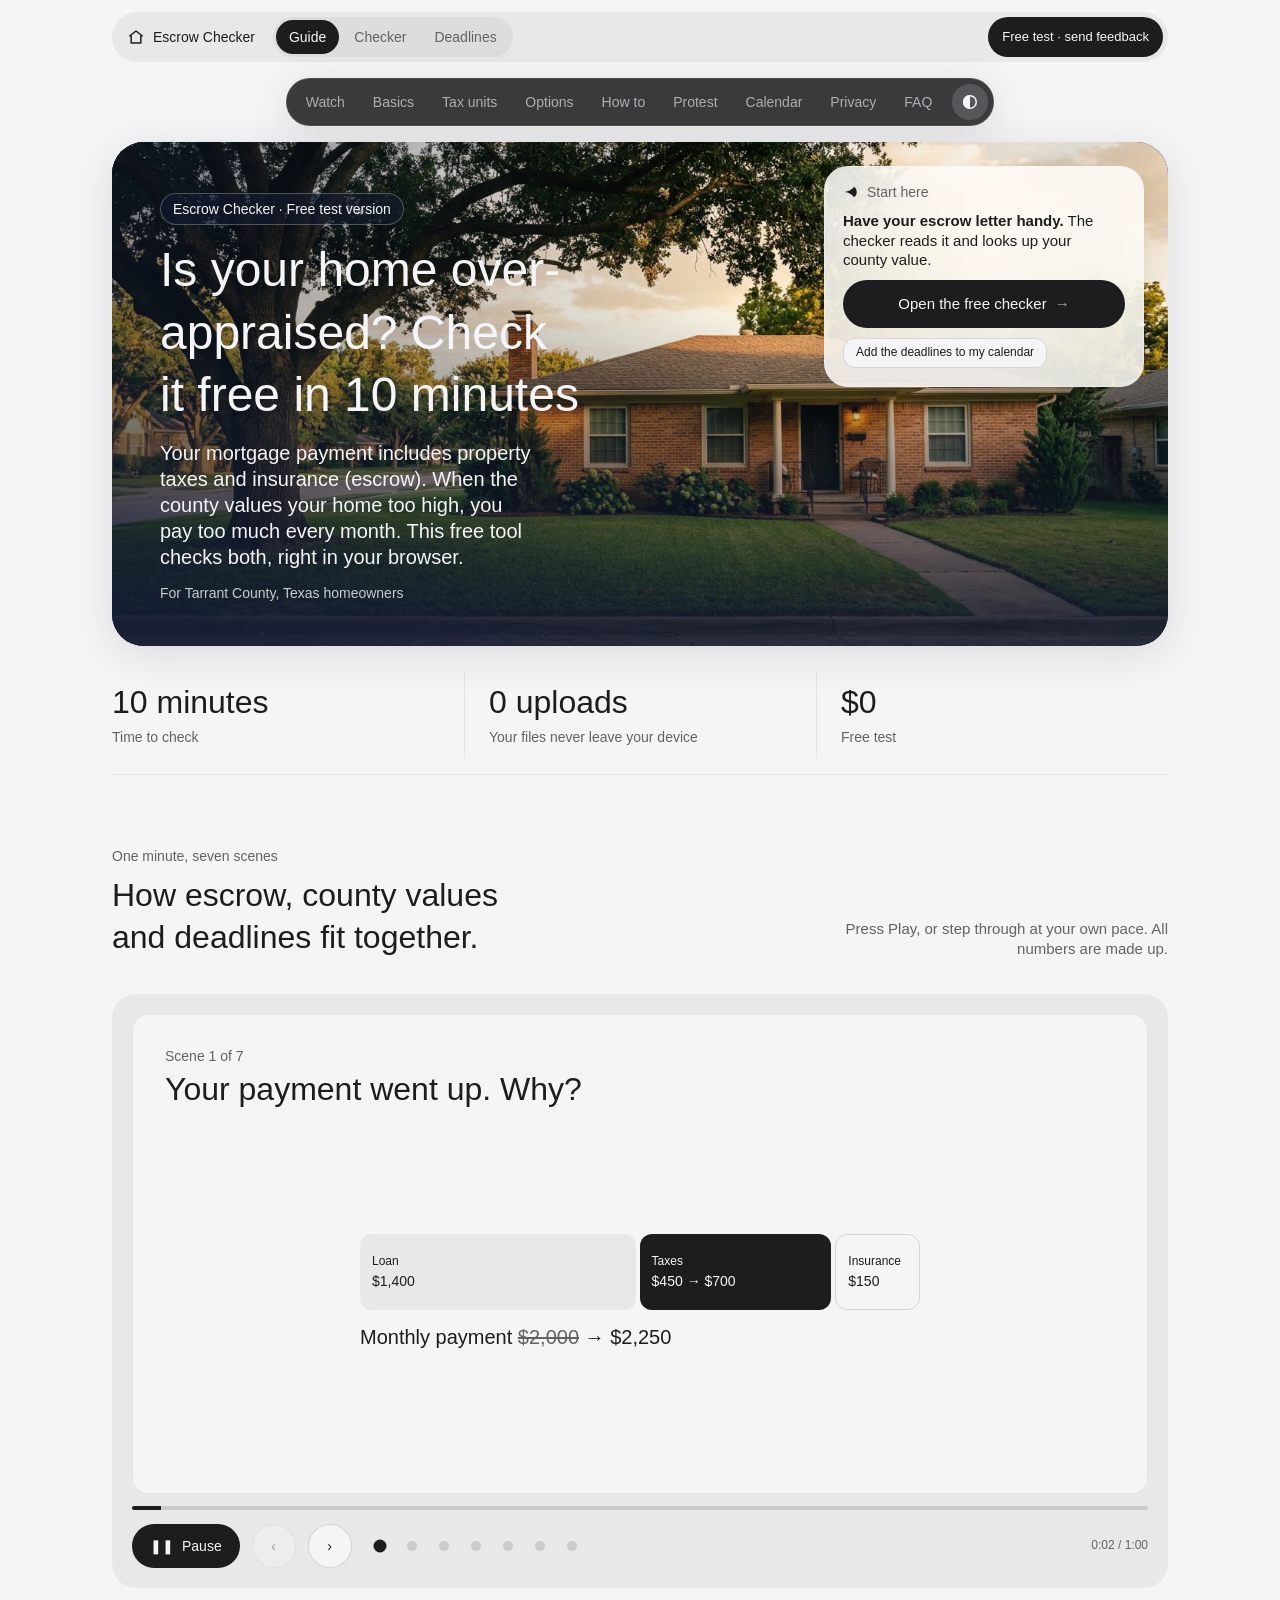
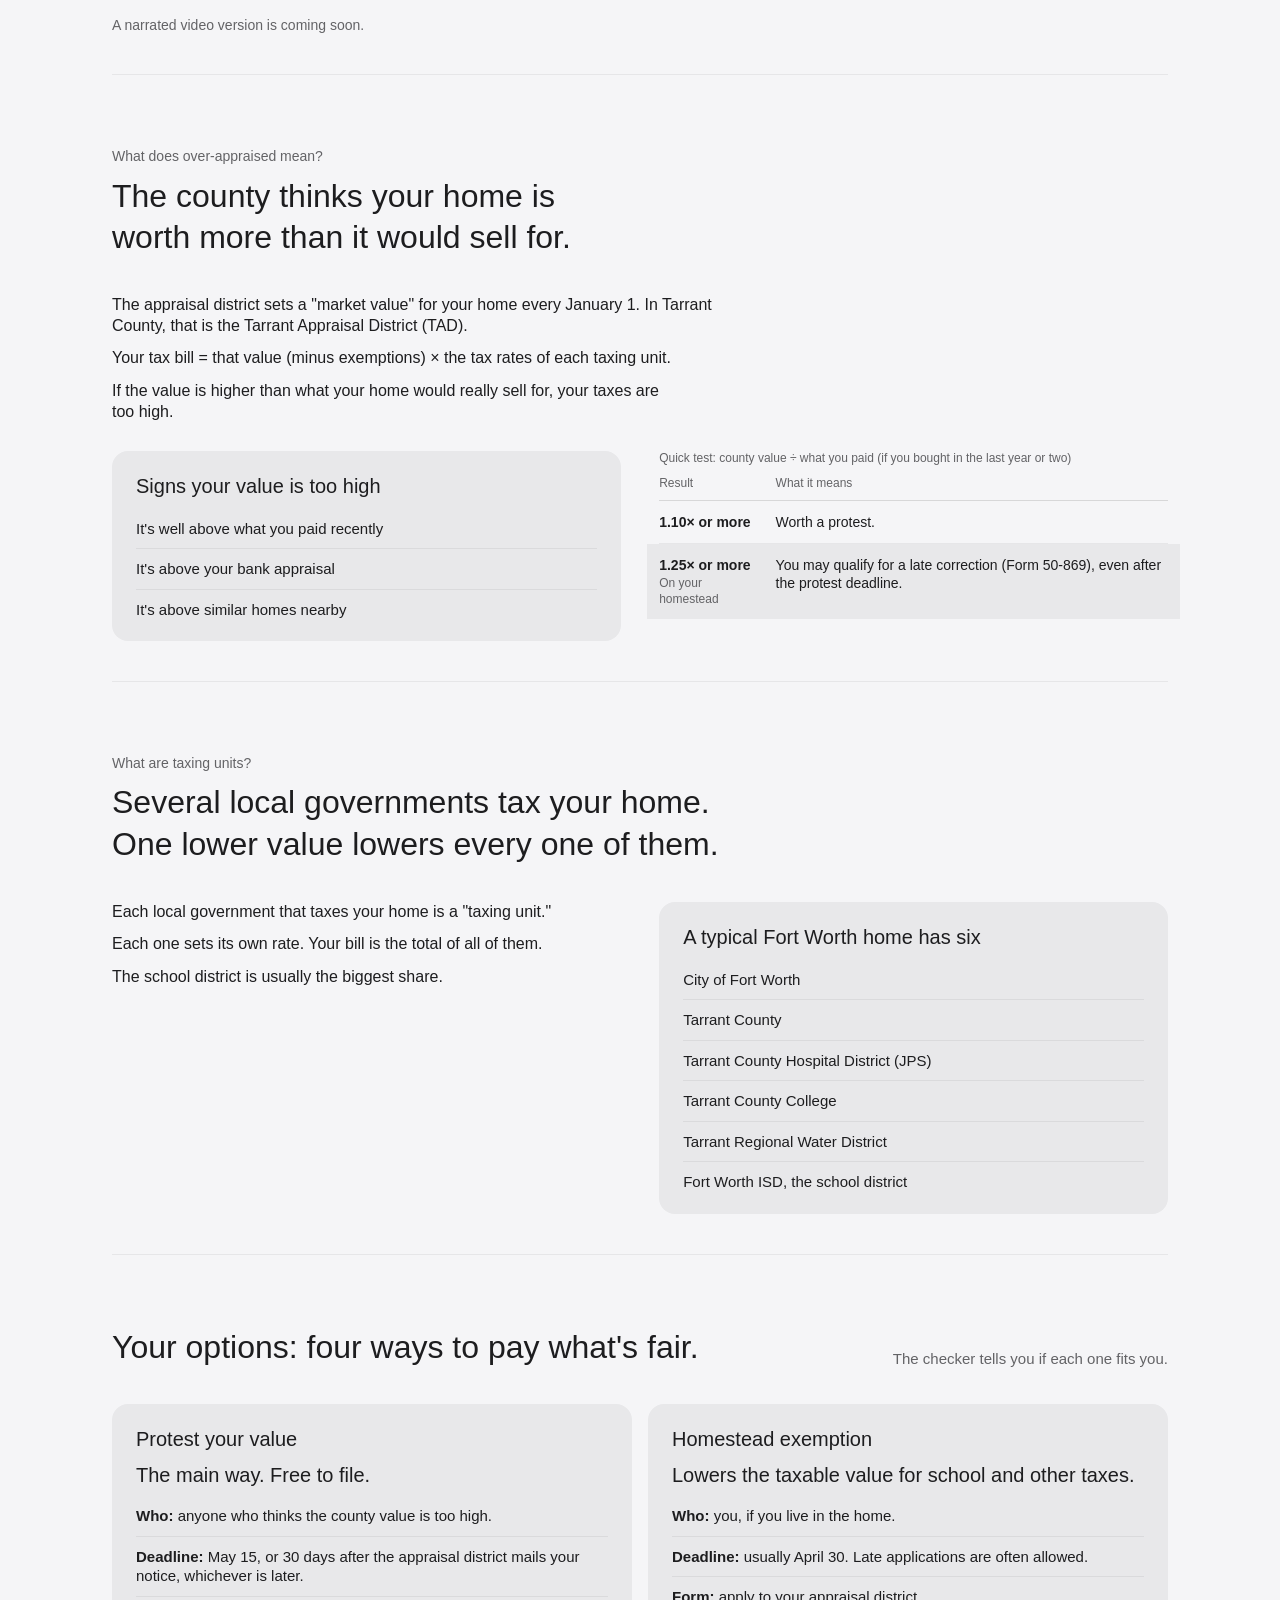
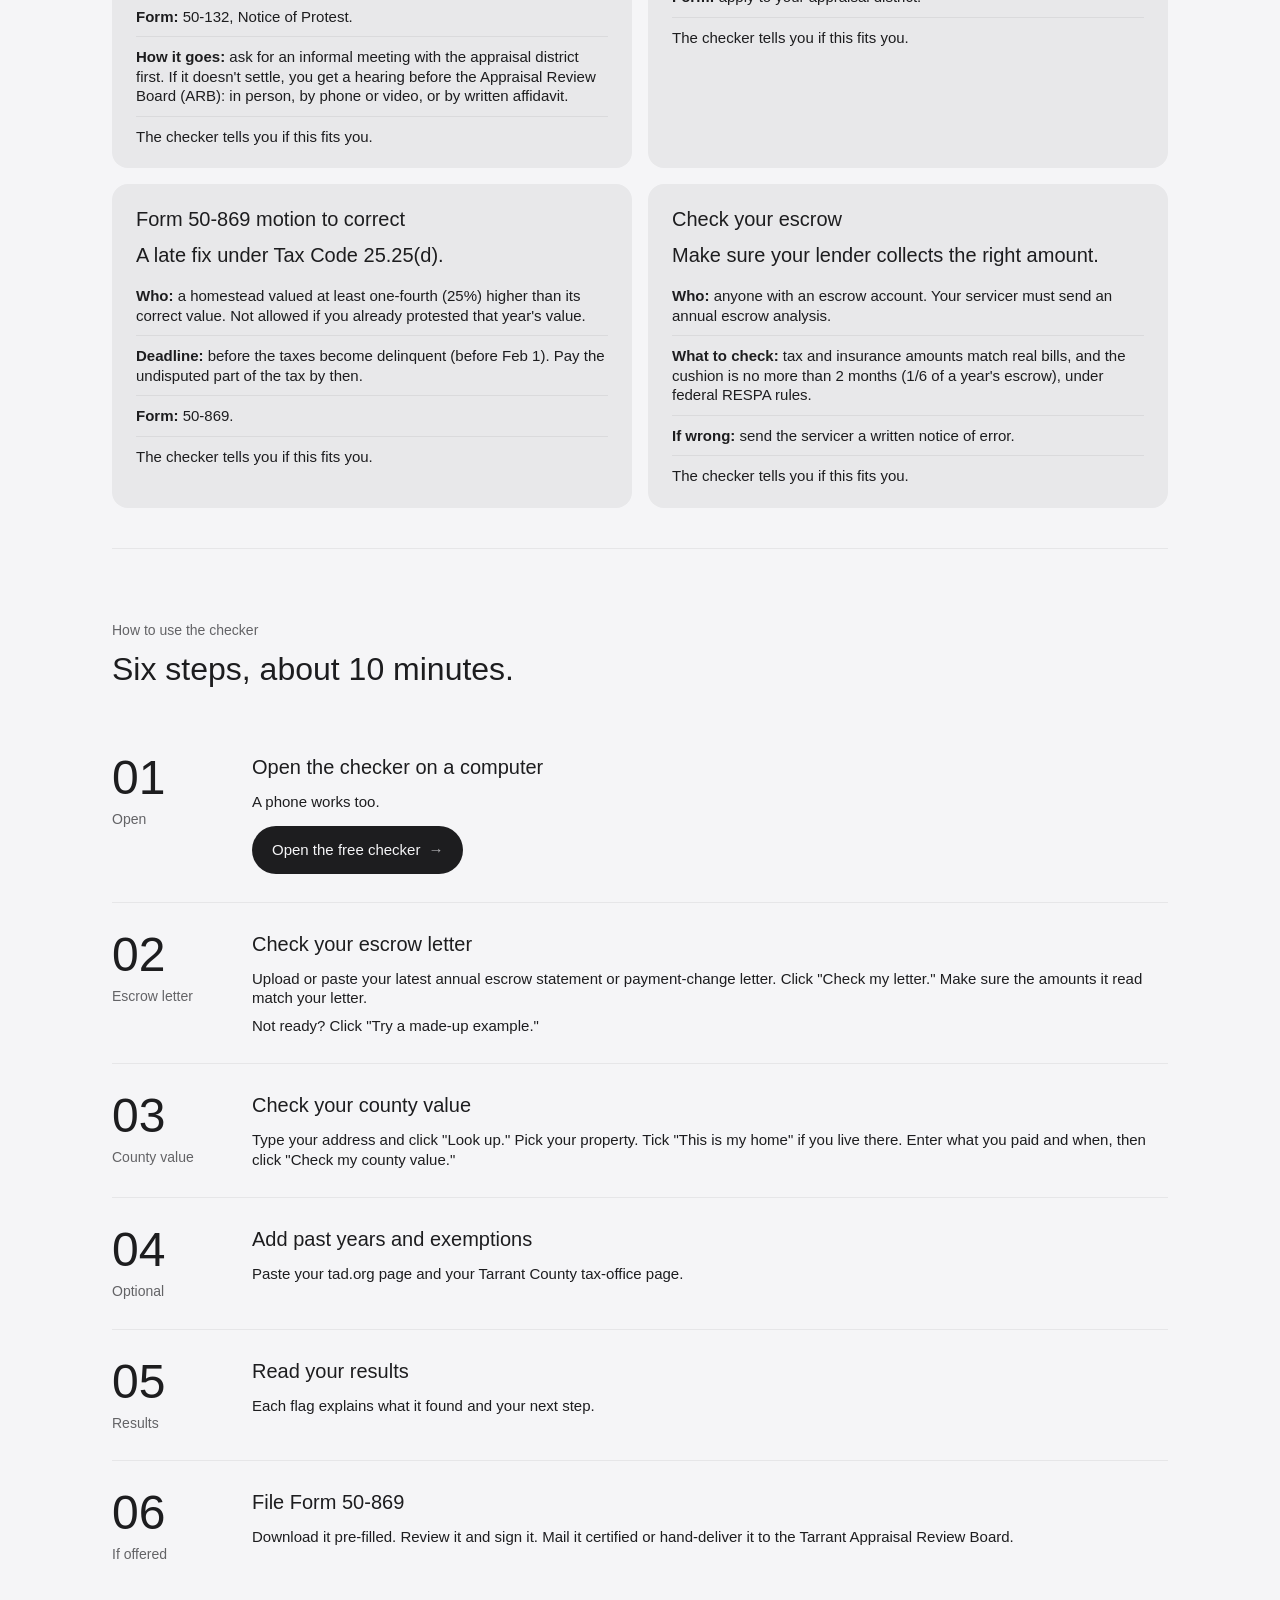
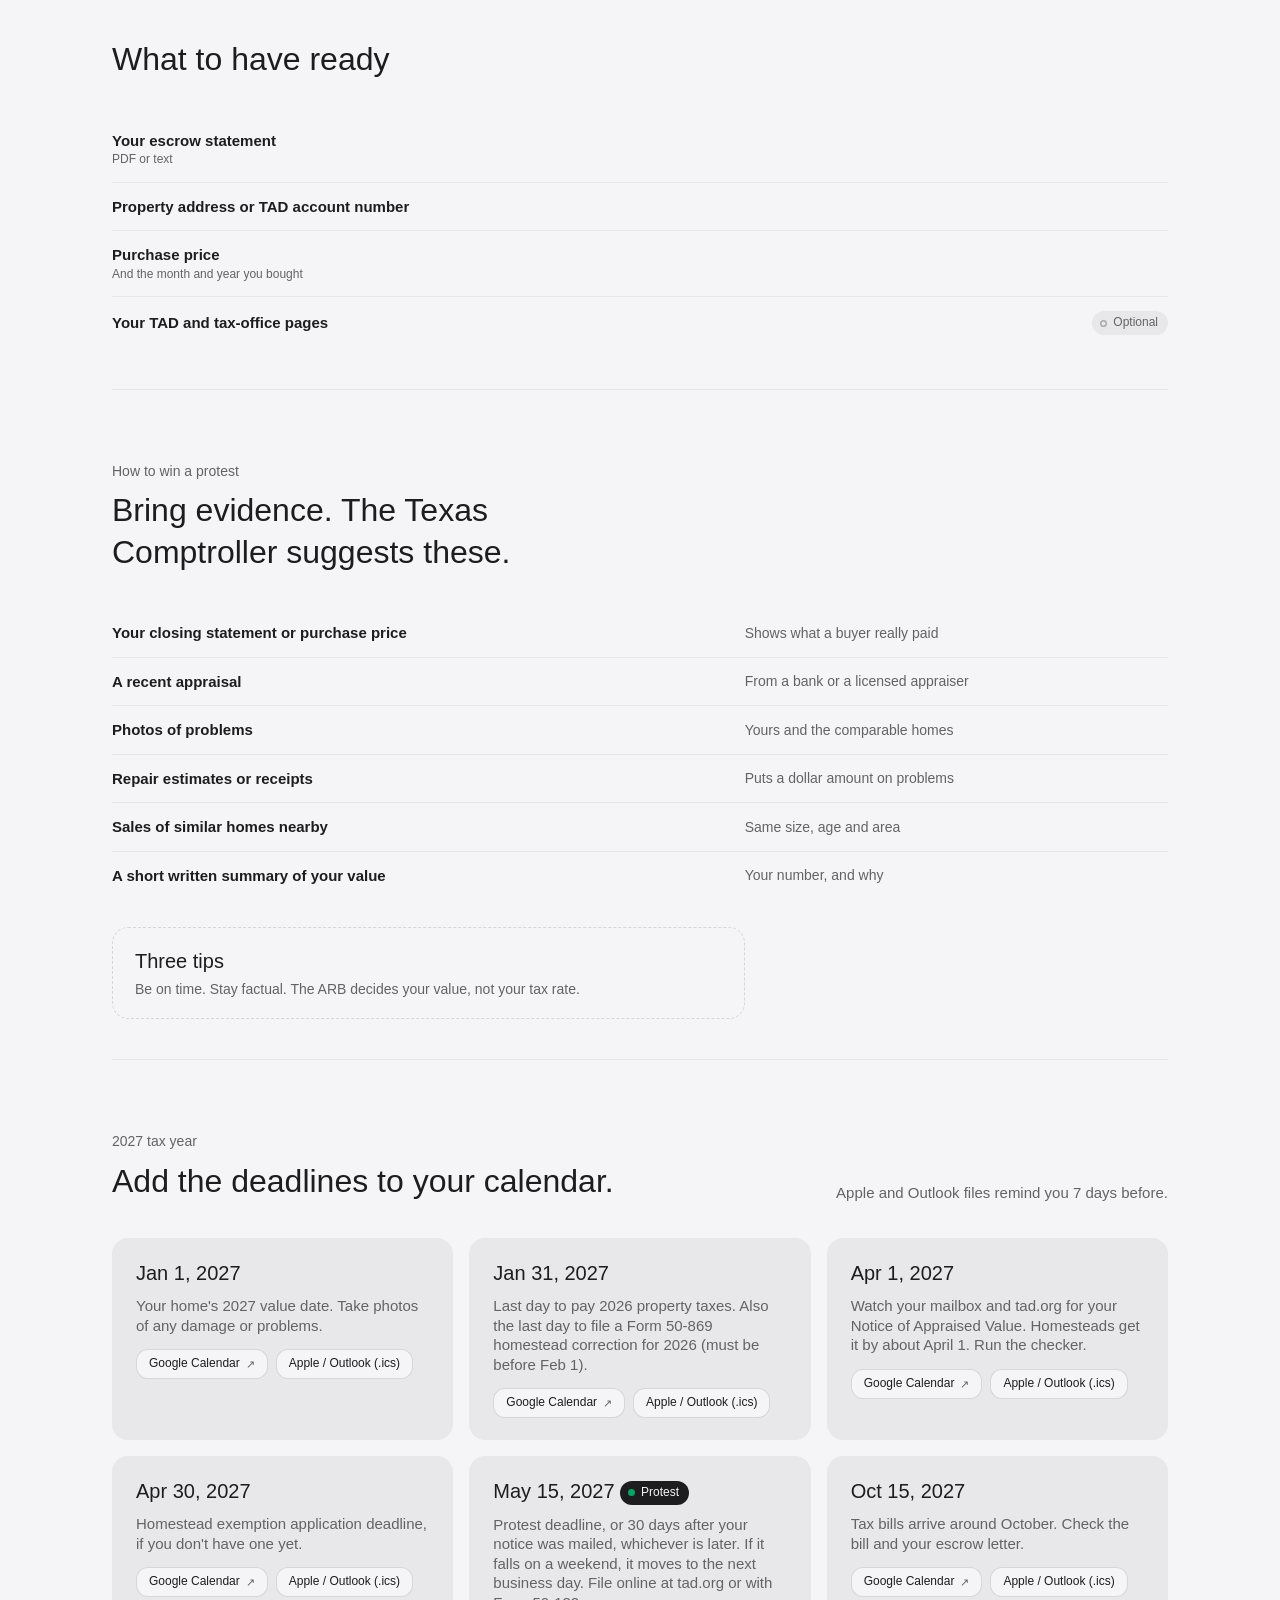
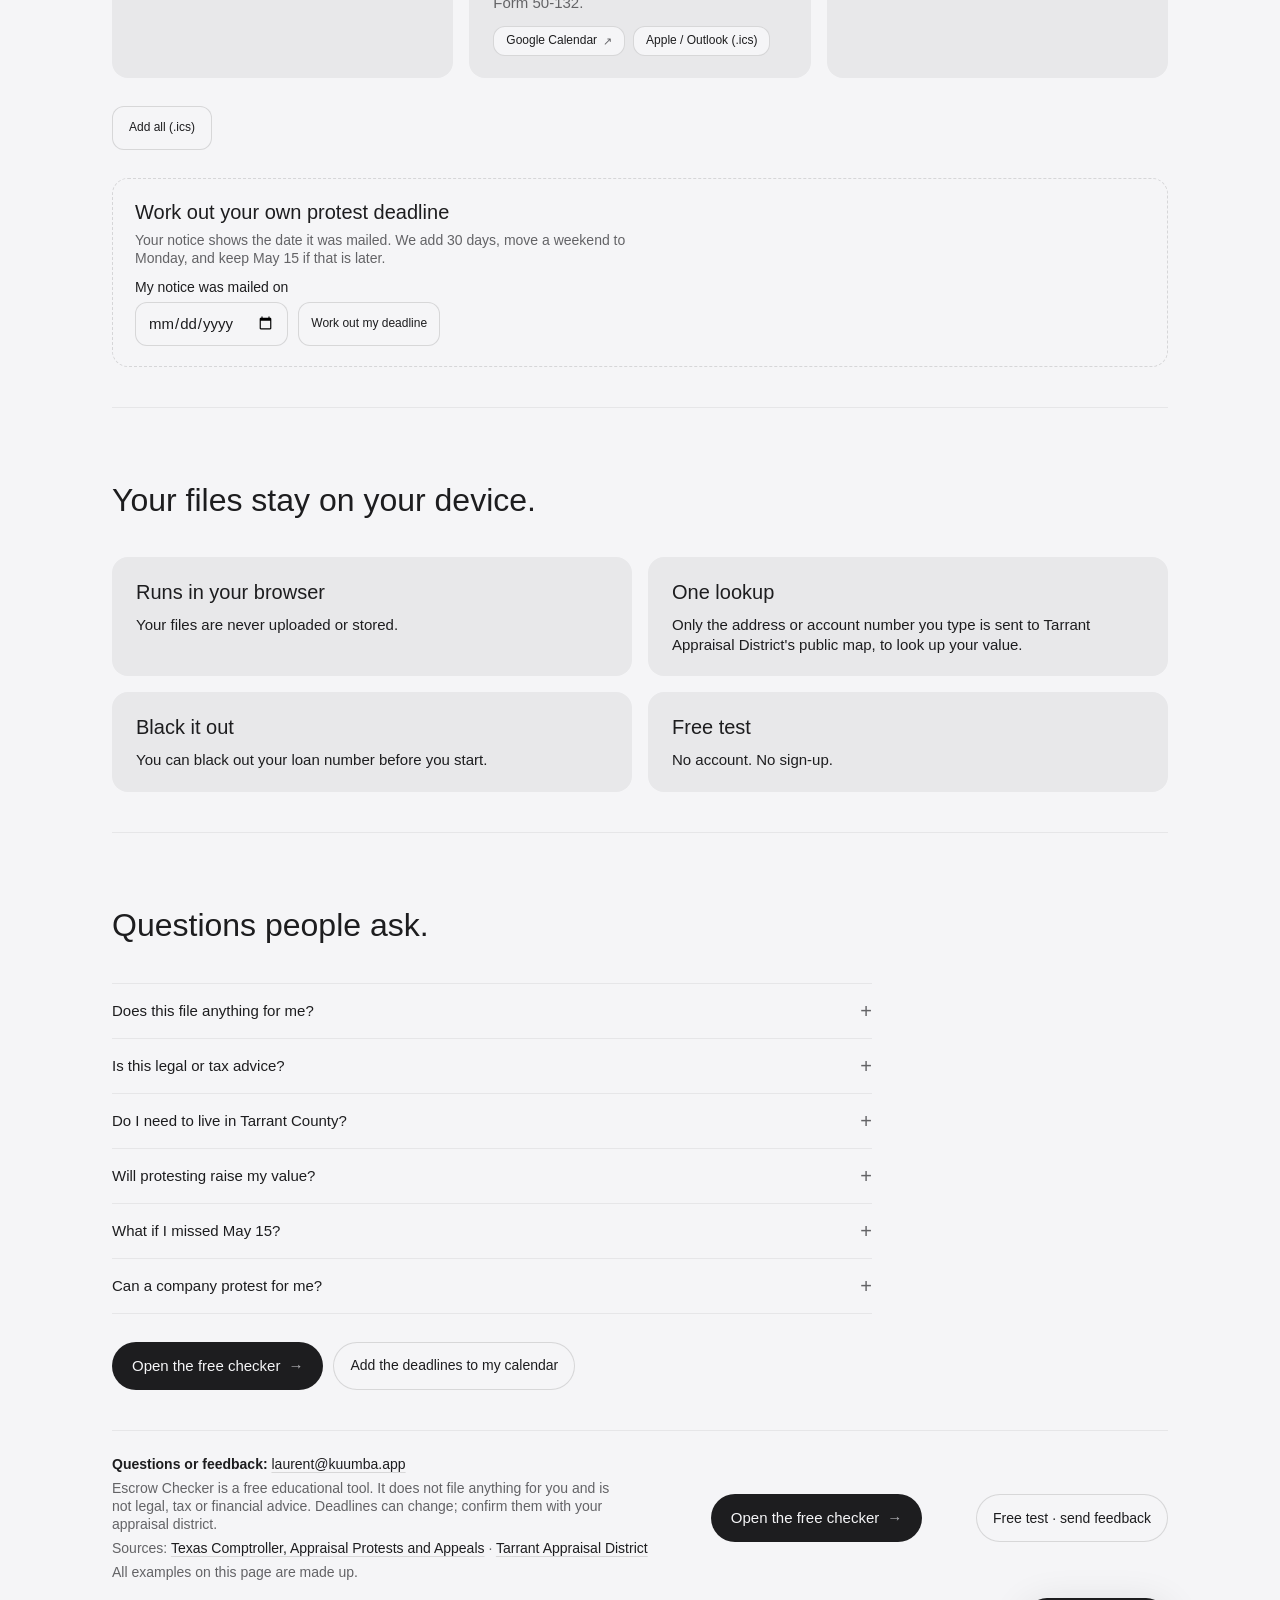
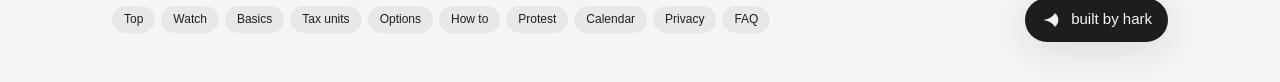
==== commit 619f7d71: "Guide at site root, checker moved to /check/ with the guide's design; shared site bar, feedback butt" ====
--- a/index.html
+++ b/index.html
@@ -1,2262 +1,813 @@
 <!doctype html>
 <html lang="en">
-<head>
-<meta charset="utf-8">
-<meta name="viewport" content="width=device-width, initial-scale=1">
-<meta name="referrer" content="no-referrer">
-<meta http-equiv="Content-Security-Policy" content="default-src 'none'; script-src 'unsafe-inline' https://cdn.jsdelivr.net; worker-src blob: https://cdn.jsdelivr.net; style-src 'unsafe-inline'; img-src data:; font-src 'none'; connect-src https://cdn.jsdelivr.net https://tad.newedgeservices.com; form-action 'none'; base-uri 'none'">
-<title>Escrow &amp; Property Tax Checker · Tarrant County, TX (free test)</title>
-<meta name="description" content="Check your mortgage escrow letter and your Tarrant County appraisal in your browser. Your documents never leave your browser.">
-<style>
-:root{--ink:#16202a;--muted:#5b6773;--line:#e3e7eb;--bg:#f6f7f9;--card:#fff;--accent:#0f5b78;--accent2:#0b4660;
---red:#b42318;--redbg:#fef3f2;--amber:#a15c07;--amberbg:#fffaeb;--green:#067647;--greenbg:#ecfdf3;--blue:#175cd3;--bluebg:#eff8ff;--gray:#475467;--graybg:#f2f4f7;--violet:#5925dc;--violetbg:#f4f3ff}
-*{box-sizing:border-box}
-html{-webkit-text-size-adjust:100%}
-body{margin:0;font:16px/1.55 -apple-system,BlinkMacSystemFont,"Segoe UI",Roboto,Helvetica,Arial,sans-serif;color:var(--ink);background:var(--bg)}
-a{color:var(--accent)}
-.wrap{max-width:880px;margin:0 auto;padding:0 16px}
-header{background:var(--card);border-bottom:1px solid var(--line)}
-header .wrap{padding-top:22px;padding-bottom:18px}
-.kicker{font-size:13px;font-weight:600;letter-spacing:.04em;text-transform:uppercase;color:var(--accent)}
-h1{font-size:26px;line-height:1.25;margin:6px 0 8px}
-h2{font-size:19px;margin:28px 0 10px}
-h3{font-size:16px;margin:20px 0 8px}
-.lede{color:var(--muted);margin:0}
-.privacy{display:flex;gap:10px;align-items:flex-start;background:var(--greenbg);border:1px solid #abefc6;color:#05603a;border-radius:10px;padding:12px 14px;margin:16px 0 0;font-size:15px}
-.privacy b{display:block}
-.tabs{display:flex;gap:6px;margin:22px 0 0;border-bottom:1px solid var(--line)}
-.tab{appearance:none;border:0;background:none;padding:10px 14px;font:inherit;font-weight:600;color:var(--muted);border-bottom:3px solid transparent;cursor:pointer;margin-bottom:-1px}
-.tab[aria-selected=true]{color:var(--ink);border-bottom-color:var(--accent)}
-.panel{display:none;padding:6px 0 30px}
-.panel.on{display:block}
-.card{background:var(--card);border:1px solid var(--line);border-radius:12px;padding:18px;margin:14px 0}
-label{display:block;font-weight:600;font-size:14px;margin:12px 0 4px}
-.hint{font-weight:400;color:var(--muted);font-size:13px}
-input[type=text],input[type=number],input[type=date],input[type=email],select,textarea{width:100%;font:inherit;font-size:16px;padding:10px 12px;border:1px solid #cfd6dd;border-radius:8px;background:#fff;color:var(--ink)}
-textarea{min-height:120px;font:13px/1.45 ui-monospace,SFMono-Regular,Menlo,Consolas,monospace;resize:vertical}
-input:focus,select:focus,textarea:focus{outline:2px solid #9fd3e6;border-color:var(--accent)}
-.grid{display:grid;grid-template-columns:1fr 1fr;gap:0 14px}
-.grid3{display:grid;grid-template-columns:1fr 1fr 1fr;gap:0 14px}
-@media (max-width:640px){.grid,.grid3{grid-template-columns:1fr}h1{font-size:22px}.card{padding:14px}}
-.drop{border:2px dashed #b9c4ce;border-radius:12px;padding:22px;text-align:center;background:#fbfcfd;cursor:pointer}
-.drop.over{border-color:var(--accent);background:#f0f8fb}
-.drop input{display:none}
-.drop .big{font-weight:600}
-.row{display:flex;flex-wrap:wrap;gap:10px;align-items:center;margin-top:14px}
-.btn{appearance:none;border:0;border-radius:9px;padding:11px 18px;font:inherit;font-weight:600;cursor:pointer;background:var(--accent);color:#fff}
-.btn:hover{background:var(--accent2)}
-.btn.sec{background:#fff;color:var(--accent);border:1px solid #b7cfda}
-.btn.sec:hover{background:#f0f8fb}
-.btn.small{padding:7px 12px;font-size:14px}
-.status{font-size:14px;color:var(--muted)}
-.status.err{color:var(--red)}
-details{border:1px solid var(--line);border-radius:10px;padding:10px 14px;margin:12px 0;background:#fff}
-summary{cursor:pointer;font-weight:600}
-ol.steps{padding-left:20px;margin:6px 0}
-ol.steps li{margin:4px 0}
-.results{margin-top:8px}
-.verdict{border-radius:12px;padding:16px 18px;margin:14px 0;border:1px solid}
-.verdict.bad{background:var(--redbg);border-color:#fecdca}
-.verdict.warn{background:var(--amberbg);border-color:#fedf89}
-.verdict.good{background:var(--greenbg);border-color:#abefc6}
-.verdict .t{font-size:18px;font-weight:700}
-.pay{display:flex;flex-wrap:wrap;gap:6px 18px;margin-top:6px;font-size:15px}
-.pay b{font-size:20px}
-table{border-collapse:collapse;width:100%;font-size:14px}
-th,td{text-align:left;padding:7px 8px;border-bottom:1px solid var(--line);vertical-align:top}
-th{font-size:12px;text-transform:uppercase;letter-spacing:.03em;color:var(--muted);font-weight:600}
-td.n,th.n{text-align:right;white-space:nowrap;font-variant-numeric:tabular-nums}
-.tablewrap{overflow-x:auto}
-.flag{border:1px solid var(--line);border-left-width:5px;border-radius:10px;padding:12px 14px;margin:10px 0;background:#fff}
-.flag .ft{font-weight:700;display:flex;gap:8px;align-items:baseline;flex-wrap:wrap}
-.badge{font-size:11px;font-weight:700;text-transform:uppercase;letter-spacing:.04em;border-radius:999px;padding:2px 8px;white-space:nowrap}
-.flag .fd{margin-top:4px;font-size:15px}
-.flag .fc{margin-top:4px;font-size:12px;color:var(--muted)}
-.s-violation{border-left-color:var(--red)}.s-violation .badge{background:var(--redbg);color:var(--red)}
-.s-suspicious{border-left-color:#f79009}.s-suspicious .badge{background:var(--amberbg);color:var(--amber)}
-.s-action{border-left-color:var(--violet)}.s-action .badge{background:var(--violetbg);color:var(--violet)}
-.s-unknown{border-left-color:#98a2b3}.s-unknown .badge{background:var(--graybg);color:var(--gray)}
-.s-info{border-left-color:#53b1fd}.s-info .badge{background:var(--bluebg);color:var(--blue)}
-.s-ok{border-left-color:#32d583}.s-ok .badge{background:var(--greenbg);color:var(--green)}
-.next li{margin:8px 0}
-pre.noe{white-space:pre-wrap;background:#f8f9fb;border:1px solid var(--line);border-radius:8px;padding:12px;font-size:13px;max-height:420px;overflow:auto}
-.note{font-size:14px;color:var(--muted)}
-.warnbox{background:var(--amberbg);border:1px solid #fedf89;border-radius:10px;padding:10px 14px;margin:10px 0;font-size:14px}
-.vals{display:grid;grid-template-columns:110px 1fr;gap:6px 10px;align-items:center}
-footer{border-top:1px solid var(--line);background:#fff;margin-top:20px}
-footer .wrap{padding:18px 16px 28px;font-size:14px;color:var(--muted)}
-.disclaimer{font-weight:700;color:var(--ink)}
-.sr{position:absolute;left:-9999px}
-.lookup{background:#f8fbfc;border:1px solid #d6e6ed;border-radius:10px;padding:12px 14px;margin:6px 0 10px}
-.cand{display:flex;justify-content:space-between;gap:10px;align-items:center;border:1px solid var(--line);border-radius:8px;padding:8px 10px;margin:6px 0;background:#fff}
-.cand.sel{border-color:var(--accent);background:#f0f8fb}
-.motion .steps li{margin:6px 0}
-</style>
-</head>
-<body>
-<header>
-  <div class="wrap">
-    <div class="kicker">Tarrant County, TX · Free test</div>
-    <h1>Is your mortgage escrow right? Is your home over-appraised?</h1>
-    <p class="lede">Upload your escrow letter to see why your payment changed and whether the numbers follow federal escrow rules (RESPA). Then check your county appraisal and tax bill for over-appraisal, back taxes, and exemption problems.</p>
-    <div class="privacy" role="note"><svg aria-hidden="true" width="18" height="18" viewBox="0 0 24 24" fill="none" stroke="currentColor" stroke-width="2.2" stroke-linecap="round" stroke-linejoin="round" style="flex:none;margin-top:2px"><rect x="4" y="11" width="16" height="10" rx="2"/><path d="M8 11V7a4 4 0 0 1 8 0v4"/></svg><div><b>Your documents never leave your browser.</b>Everything runs on this page, on your device. Your letters, pasted pages and numbers are never sent anywhere or saved. If you use the address lookup, only the address you type is sent to Tarrant Appraisal District's public map service; your documents never leave your browser. (The page also downloads two open-source tools: the PDF reader pdf.js and, if you fill the motion form, pdf-lib.)</div></div>
-    <div class="tabs" role="tablist">
-      <button class="tab" role="tab" id="tab-escrow" aria-controls="p-escrow" aria-selected="true">1 · Escrow letter</button>
-      <button class="tab" role="tab" id="tab-county" aria-controls="p-county" aria-selected="false">2 · County value</button>
+  <head>
+    <meta charset="utf-8" />
+    <meta name="viewport" content="width=device-width, initial-scale=1" />
+    <meta http-equiv="Content-Security-Policy" content="default-src 'self'; script-src 'self' 'unsafe-inline'; style-src 'self' 'unsafe-inline'; img-src 'self' data:; media-src 'self'; font-src 'none'; connect-src 'none'; form-action 'none'; base-uri 'none'; object-src 'none'" />
+    <meta name="referrer" content="no-referrer" />
+    <meta name="description" content="Free guide and checker for Tarrant County homeowners: is your escrow right, is your home over-appraised, and which deadlines matter." />
+    <title>Escrow Checker Guide: Is your home over-appraised?</title>
+    <link rel="stylesheet" href="hark.css" />
+    <link rel="stylesheet" href="hark-hero.css" />
+    <style>
+      /* Primary call to action: the library's capsule look, on a plain link */
+      .x-cta {
+        display: inline-flex; align-items: center; justify-content: center; gap: 8px;
+        min-height: 48px; padding: 0 20px; border-radius: var(--r-pill);
+        background: var(--fill-primary); color: var(--text-primary-on);
+        font: var(--type-body-strong); text-decoration: none; text-align: center;
+        transition: box-shadow var(--dur-quick) ease, transform var(--dur-quick) ease;
+      }
+      .x-cta::after { content: "\2192"; font-size: 15px; color: var(--text-secondary-on); }
+      .x-cta:hover { box-shadow: inset 0 0 0 100px var(--hover-wash-primary-on); }
+      .x-cta:active { transform: scale(0.97); }
+      .x-ctas { display: flex; flex-wrap: wrap; align-items: center; gap: 10px; }
+      .x-ctas .btn { min-height: 48px; padding-inline: 16px; border-radius: var(--r-pill); font: var(--type-label); }
+      .callout .x-cta { justify-self: stretch; }
+      .callout .x-ctas .btn { justify-self: auto; }
+
+      /* Explainer player */
+      .x-player { border-radius: var(--r-l); background: var(--fill-tertiary); padding: clamp(12px, 2vw, 20px); }
+      .x-stage {
+        position: relative; height: clamp(420px, 44vw, 480px); overflow: hidden;
+        border-radius: var(--r-m); background: var(--fill-primary-on); border: 1px solid var(--stroke-secondary);
+      }
+      .x-scene { position: absolute; inset: 0; display: grid; grid-template-rows: auto 1fr; gap: 12px; padding: clamp(18px, 3vw, 32px); }
+      .x-scene[hidden] { display: none; }
+      .x-scene__num { font: var(--type-label); color: var(--text-secondary); }
+      .x-cap { font: var(--type-title); max-width: 30ch; margin-top: 4px; }
+      .x-art { position: relative; display: grid; place-items: center; min-height: 0; }
+      .x-controls { display: flex; flex-wrap: wrap; align-items: center; gap: 8px 12px; margin-top: 14px; }
+      .x-play {
+        display: inline-flex; align-items: center; gap: 8px; min-height: var(--tap); padding: 0 18px;
+        border: 0; border-radius: var(--r-pill); background: var(--fill-primary); color: var(--text-primary-on);
+        font: var(--type-label); cursor: pointer;
+      }
+      .x-play:hover { box-shadow: inset 0 0 0 100px var(--hover-wash-primary-on); }
+      .x-step {
+        min-width: var(--tap); min-height: var(--tap); border-radius: var(--r-pill); cursor: pointer;
+        border: 1px solid var(--stroke-primary); background: var(--fill-primary-on); color: var(--text-primary); font: var(--type-label);
+      }
+      .x-step:hover { box-shadow: inset 0 0 0 100px var(--hover-wash); }
+      .x-step:disabled { opacity: 0.4; cursor: default; box-shadow: none; }
+      .x-dots { display: flex; flex-wrap: wrap; }
+      .x-dots button { width: 32px; height: var(--tap); border: 0; background: none; padding: 0; cursor: pointer; display: grid; place-items: center; }
+      .x-dots button::before { content: ""; width: 10px; height: 10px; border-radius: 50%; background: var(--stroke-primary); transition: background var(--dur-quick) ease, transform var(--dur-quick) ease; }
+      .x-dots button[aria-current="step"]::before { background: var(--fill-primary); transform: scale(1.3); }
+      .x-time { margin-left: auto; font: var(--type-caption); color: var(--text-secondary); font-variant-numeric: tabular-nums; }
+      .x-progress { height: 4px; border-radius: var(--r-pill); background: var(--stroke-primary); overflow: hidden; margin-top: 12px; }
+      .x-progress span { display: block; height: 100%; width: 0; background: var(--fill-primary); }
+      @media (max-width: 599px) { .x-stage { height: 460px; } .x-time { margin-left: 0; } .x-dots button { width: var(--tap); } }
+
+      /* Scene animations run only on the active scene, and freeze on pause */
+      .x-scene:not(.is-on) * { animation: none !important; }
+      .x-stage.is-frozen * { animation-play-state: paused !important; }
+      @keyframes x-fade { from { opacity: 0; transform: translateY(10px); } to { opacity: 1; transform: none; } }
+      @keyframes x-pop { 0% { opacity: 0; transform: scale(0.4); } 70% { transform: scale(1.12); } 100% { opacity: 1; transform: scale(1); } }
+      @keyframes x-draw { from { stroke-dashoffset: 1; } to { stroke-dashoffset: 0; } }
+      .x-in { animation: x-fade 0.6s var(--ease-out) both; }
+      .x-popin { animation: x-pop 0.5s var(--ease-out) both; }
+      .x-d1 { animation-delay: 0.6s; } .x-d2 { animation-delay: 1.4s; } .x-d3 { animation-delay: 2.4s; }
+      .x-d4 { animation-delay: 3.4s; } .x-d5 { animation-delay: 4.4s; } .x-d6 { animation-delay: 5.4s; }
+      .x-house { width: clamp(150px, 22vw, 210px); color: var(--text-primary); }
+      .x-house * { fill: none; stroke: currentColor; stroke-width: 4; stroke-linejoin: round; stroke-linecap: round; stroke-dasharray: 1; animation: x-draw 1.4s var(--ease-out) both; }
+      .x-house .x-roof { stroke-width: 5; }
+
+      /* a: payment split */
+      .x-pay { width: min(100%, 560px); display: grid; gap: 14px; }
+      .x-pay__bar { display: flex; gap: 4px; height: 76px; }
+      .x-seg { display: grid; align-content: center; gap: 2px; padding: 0 12px; border-radius: var(--r-s); font: var(--type-caption); overflow: hidden; white-space: nowrap; min-width: 0; animation: x-fade 0.6s var(--ease-out) both; }
+      .x-seg b { font: var(--type-label); }
+      .x-seg--loan { flex: 6 1 0; background: var(--fill-tertiary); }
+      .x-seg--tax { flex: 2 1 0; background: var(--fill-primary); color: var(--text-primary-on); animation: x-fade 0.6s var(--ease-out) 0.3s both, x-grow 2.4s var(--ease-out) 2.2s both; }
+      .x-seg--ins { flex: 1.4 1 0; border: 1.5px solid var(--stroke-primary); animation-delay: 0.6s; }
+      @keyframes x-grow { from { flex-grow: 2; } to { flex-grow: 4; } }
+      .x-pay__total { font: var(--type-heading); }
+      .x-pay__total s { color: var(--text-secondary); }
+      .x-up { display: inline-block; animation: x-fade 0.6s var(--ease-out) 3.6s both; }
+
+      /* b: value tag over the house */
+      .x-valued { position: relative; display: grid; justify-items: center; gap: 14px; }
+      .x-tag {
+        position: absolute; top: -6px; left: 62%; padding: 8px 14px; border-radius: var(--r-s);
+        background: var(--fill-primary); color: var(--text-primary-on); font: var(--type-label); white-space: nowrap;
+        box-shadow: var(--hark-shadow); animation: x-drop 0.9s var(--ease-out) 2s both;
+      }
+      .x-tag small { display: block; font: var(--type-caption); color: var(--text-secondary-on); }
+      @keyframes x-drop { from { opacity: 0; transform: translateY(-40px) rotate(-8deg); } to { opacity: 1; transform: rotate(4deg); } }
+      .x-paid { padding: 6px 14px; border-radius: var(--r-pill); background: var(--fill-tertiary); font: var(--type-label); }
+
+      /* c: meter */
+      .x-meter { width: min(100%, 560px); display: grid; gap: 10px; }
+      .x-meter__track { position: relative; height: 40px; border-radius: var(--r-pill); background: var(--fill-tertiary); }
+      .x-meter__fill { position: absolute; inset: 0 auto 0 0; width: 66%; border-radius: var(--r-pill); background: var(--fill-system-red); animation: x-fill 3.6s linear 0.8s both; }
+      @keyframes x-fill { 0% { width: 0; background: var(--text-secondary); } 74% { background: var(--text-secondary); } 76% { background: var(--fill-system-red); } 100% { width: 66%; background: var(--fill-system-red); } }
+      .x-meter__line { position: absolute; top: -10px; bottom: -10px; left: 50%; border-left: 2px dashed var(--text-primary); }
+      .x-meter__scale { position: relative; height: 20px; font: var(--type-caption); color: var(--text-secondary); font-variant-numeric: tabular-nums; }
+      .x-meter__scale span { position: absolute; transform: translateX(-50%); white-space: nowrap; }
+      .x-meter__scale span:first-child { transform: none; }
+      .x-meter__scale span:last-child { transform: translateX(-100%); }
+      .x-meter__read { font: var(--type-heading); animation: x-fade 0.6s var(--ease-out) 4.6s both; }
+      .x-meter__read b { color: var(--fill-system-red); }
+
+      /* d, e: the tool window */
+      .x-tool { width: min(100%, 520px); border-radius: var(--r-m); border: 1px solid var(--stroke-primary); background: var(--fill-tertiary); overflow: hidden; }
+      .x-tool__bar { display: flex; align-items: center; gap: 6px; padding: 10px 14px; border-bottom: 1px solid var(--stroke-secondary); font: var(--type-tag); color: var(--text-secondary); }
+      .x-tool__bar i { width: 8px; height: 8px; border-radius: 50%; background: var(--stroke-primary); }
+      .x-tool__bar span { margin-left: 6px; }
+      .x-tool__body { padding: 16px; display: grid; gap: 10px; }
+      .x-letter { border-radius: var(--r-s); background: var(--fill-primary-on); padding: 14px 16px; box-shadow: var(--hark-shadow); animation: x-slide 1.2s var(--ease-out) 0.4s both; }
+      @keyframes x-slide { from { opacity: 0; transform: translateX(-70%) rotate(-6deg); } to { opacity: 1; transform: none; } }
+      .x-letter h4 { margin: 0 0 6px; font: var(--type-label); }
+      .x-row { display: flex; align-items: center; gap: 10px; padding: 7px 0; border-top: 1px solid var(--stroke-secondary); font: var(--type-small); }
+      .x-row b { margin-left: auto; font-weight: var(--weight-medium); font-variant-numeric: tabular-nums; }
+      .x-check { flex: none; width: 22px; height: 22px; border-radius: 50%; display: grid; place-items: center; background: var(--fill-system-green); color: #fff; font-size: 13px; line-height: 1; }
+      .x-field { display: flex; align-items: center; gap: 8px; }
+      .x-input { flex: 1; min-height: 40px; display: flex; align-items: center; padding: 0 12px; border-radius: var(--r-s); border: 1px solid var(--stroke-primary); background: var(--fill-primary-on); font: var(--type-small); overflow: hidden; }
+      .x-type { display: inline-block; overflow: hidden; white-space: nowrap; border-right: 2px solid var(--text-primary); width: 25ch; animation: x-typing 2s steps(25) 0.6s both; }
+      @keyframes x-typing { from { width: 0; } to { width: 25ch; } }
+      .x-fakebtn { padding: 10px 14px; border-radius: var(--r-s); background: var(--fill-primary); color: var(--text-primary-on); font: var(--type-tag); animation: x-pop 0.4s var(--ease-out) 2.8s both; }
+      .x-bad { color: var(--fill-system-red); }
+
+      /* f: flags */
+      .x-flags { display: grid; gap: 12px; width: min(100%, 460px); }
+      .x-flag { display: flex; align-items: center; gap: 12px; padding: 14px 16px; border-radius: var(--r-m); background: var(--fill-tertiary); font: var(--type-body-strong); }
+      .x-flag svg { flex: none; width: 24px; height: 24px; color: var(--fill-system-orange); }
+      .x-flag small { display: block; font: var(--type-caption); color: var(--text-secondary); }
+
+      /* g: calendar pages */
+      .x-cals { display: flex; gap: clamp(10px, 2vw, 20px); perspective: 800px; }
+      .x-cal { position: relative; width: clamp(88px, 14vw, 130px); border-radius: var(--r-m); overflow: hidden; background: var(--fill-tertiary); text-align: center; transform-origin: top center; animation: x-flip 0.9s var(--ease-out) both; }
+      .x-cal:nth-child(2) { animation-delay: 1.8s; } .x-cal:nth-child(3) { animation-delay: 3.2s; }
+      @keyframes x-flip { from { opacity: 0; transform: rotateX(-95deg); } to { opacity: 1; transform: none; } }
+      .x-cal__m { padding: 6px; background: var(--fill-primary); color: var(--text-primary-on); font: var(--type-tag); text-transform: uppercase; letter-spacing: 0.06em; }
+      .x-cal__d { padding: 10px 0 4px; font: var(--weight-medium) clamp(34px, 5vw, 48px)/1 var(--sans); }
+      .x-cal__w { padding-bottom: 12px; font: var(--type-caption); color: var(--text-secondary); }
+      .x-cal .x-check { position: absolute; top: 34px; right: 8px; }
+      .x-cal:nth-child(1) .x-check { animation-delay: 1s; } .x-cal:nth-child(2) .x-check { animation-delay: 2.8s; } .x-cal:nth-child(3) .x-check { animation-delay: 4.2s; }
+
+      @media (prefers-reduced-motion: reduce) {
+        .x-scene * { animation-duration: 1ms !important; animation-delay: 0s !important; }
+      }
+
+      /* Deadline cards and notice form */
+      .x-cal-card .links { margin-top: 14px; }
+      .x-cal-card p { color: var(--text-secondary); }
+      .x-form { display: flex; flex-wrap: wrap; align-items: end; gap: 10px; margin-top: 10px; }
+      .x-form label { display: grid; gap: 6px; font: var(--type-label); }
+      .x-form input {
+        min-height: var(--tap); padding: 0 12px; border-radius: var(--r-s); border: 1px solid var(--stroke-primary);
+        background: var(--fill-primary-on); color: var(--text-primary); font: var(--type-body);
+      }
+      .x-form button { min-height: var(--tap); cursor: pointer; }
+      .x-result { margin-top: 14px; display: grid; gap: 10px; }
+      .x-result[hidden] { display: none; }
+      .x-result strong { font: var(--type-heading); }
+
+      /* FAQ accordion */
+      .x-faq { max-width: 760px; border-top: 1px solid var(--stroke-secondary); }
+      .x-faq details { border-bottom: 1px solid var(--stroke-secondary); }
+      .x-faq summary {
+        display: flex; align-items: center; justify-content: space-between; gap: 16px;
+        min-height: var(--tap); padding: 14px 0; cursor: pointer; list-style: none; font: var(--type-body-strong);
+      }
+      .x-faq summary::-webkit-details-marker { display: none; }
+      .x-faq summary::after { content: "+"; flex: none; font: var(--type-heading); color: var(--text-secondary); transition: transform var(--dur-quick) ease; }
+      .x-faq details[open] summary::after { transform: rotate(45deg); }
+      .x-faq details p { padding: 0 0 16px; max-width: 62ch; color: var(--text-secondary); }
+
+      .x-sources { display: grid; gap: 6px; max-width: 70ch; }
+
+      /* Site bar shared with the checker (check/index.html) */
+      .sitebar { max-width: var(--page-max); width: 100%; justify-self: center; }
+      .sitebar__in { display: flex; align-items: center; gap: 6px; padding: 5px; border-radius: var(--r-pill); background: var(--fill-tertiary); }
+      .sitebar__brand { display: inline-flex; align-items: center; gap: 8px; padding: 0 12px 0 10px; min-height: 40px; font: var(--type-label); text-decoration: none; white-space: nowrap; color: var(--text-primary); }
+      .sitebar__links { display: flex; gap: 2px; margin-right: auto; padding: 3px; border-radius: var(--r-pill); background: var(--hover-wash); }
+      .sitebar__links a { display: inline-flex; align-items: center; min-height: 34px; padding: 0 13px; border-radius: var(--r-pill); font: var(--type-label); color: var(--text-secondary); text-decoration: none; white-space: nowrap; }
+      .sitebar__links a:hover { color: var(--text-primary); }
+      .sitebar__links a[aria-current="page"] { background: var(--fill-primary); color: var(--text-primary-on); }
+      .sitebar__fb { display: inline-flex; align-items: center; min-height: 40px; padding: 0 14px; border-radius: var(--r-pill); background: var(--fill-primary); color: var(--text-primary-on); font: var(--weight-medium) 13px/1.1 var(--sans); text-decoration: none; white-space: nowrap; }
+      .sitebar__fb:hover { box-shadow: inset 0 0 0 100px var(--hover-wash-primary-on); }
+      @media (max-width: 699px) {
+        .sitebar__in { flex-wrap: wrap; border-radius: 22px; padding: 6px; row-gap: 6px; }
+        .sitebar__brand { order: 1; padding: 0 4px 0 8px; min-height: 38px; }
+        .sitebar__fb { order: 2; margin-left: auto; min-height: 38px; padding: 0 11px; font-size: 12px; }
+        .sitebar__links { order: 3; flex: 1 1 100%; margin: 0; }
+        .sitebar__links a { flex: 1; justify-content: center; min-height: 40px; padding: 0 6px; }
+      }
+      @media (max-width: 599px) { .cards:has(> :nth-child(4):last-child) { grid-template-columns: 1fr; } }
+      /* Narrated video slot (filled only when the final MP4 is published next to this page) */
+      .x-video { border-radius: var(--r-l); background: var(--fill-tertiary); padding: clamp(12px, 2vw, 20px); }
+      .x-video video { display: block; width: 100%; height: auto; border-radius: var(--r-m); background: #000; }
+    </style>
+  </head>
+  <body>
+    <div class="page" id="top">
+      <div class="sitebar" role="banner">
+        <div class="sitebar__in">
+          <a class="sitebar__brand" href="./"><svg width="18" height="18" viewBox="0 0 24 24" fill="none" stroke="currentColor" stroke-width="2" stroke-linejoin="round" aria-hidden="true"><path d="M3 11 12 4l9 7"/><path d="M5.5 9.5V20h13V9.5"/></svg>Escrow Checker</a>
+          <nav class="sitebar__links" aria-label="Pages">
+            <a href="./" aria-current="page">Guide</a>
+            <a href="./check/">Checker</a>
+            <a href="#calendar">Deadlines</a>
+          </nav>
+          <a class="sitebar__fb" href="mailto:laurent@kuumba.app?subject=Escrow%20Checker%20feedback">Free test · send feedback</a>
+        </div>
+      </div>
+      <header class="nav glass" data-auto></header>
+      <main class="main">
+        <section class="hero">
+          <img class="hero__img" src="escrow_hero.jpg" width="1376" height="768" fetchpriority="high" alt="A brick single-story home at golden hour under a large oak tree" />
+          <div class="hero__copy">
+            <p class="hero__eyebrow">Escrow Checker · Free test version</p>
+            <h1>Is your home over-appraised? Check it free in 10 minutes</h1>
+            <p class="hero__sub">Your mortgage payment includes property taxes and insurance (escrow). When the county values your home too high, you pay too much every month. This free tool checks both, right in your browser.</p>
+            <p class="hero__meta">For Tarrant County, Texas homeowners</p>
+          </div>
+          <aside class="callout" aria-label="Start here">
+            <p class="callout__head"><span class="hark-mark" data-size="16"></span> Start here</p>
+            <p class="callout__lead"><strong>Have your escrow letter handy.</strong> The checker reads it and looks up your county value.</p>
+            <a class="x-cta" href="./check/">Open the free checker</a>
+            <a class="btn" href="#calendar">Add the deadlines to my calendar</a>
+          </aside>
+        </section>
+
+        <section class="stats" aria-label="At a glance">
+          <div class="stat"><span class="stat__fig">10 minutes</span><span class="stat__label">Time to check</span></div>
+          <div class="stat"><span class="stat__fig">0 uploads</span><span class="stat__label">Your files never leave your device</span></div>
+          <div class="stat"><span class="stat__fig">$0</span><span class="stat__label">Free test</span></div>
+        </section>
+
+        <section class="section" id="watch" data-nav="Watch">
+          <div class="head">
+            <p class="head__eyebrow">One minute, seven scenes</p>
+            <h2>How escrow, county values and deadlines fit together.</h2>
+            <p class="head__sub">Press Play, or step through at your own pace. All numbers are made up.</p>
+          </div>
+          <!-- NARRATED VIDEO SLOT: build_guide.py fills this when explainer.mp4 + explainer_poster.jpg (+ optional explainer.vtt) are in the site folder -->
+          <div class="x-player" id="player">
+            <div class="x-stage" id="stage" aria-live="polite" aria-roledescription="slideshow" aria-label="Animated explainer">
+              <div class="x-scene is-on" data-cap="Your payment went up. Why?">
+                <div><p class="x-scene__num">Scene 1 of 7</p><p class="x-cap">Your payment went up. Why?</p></div>
+                <div class="x-art" aria-hidden="true">
+                  <div class="x-pay">
+                    <div class="x-pay__bar">
+                      <span class="x-seg x-seg--loan">Loan<b>$1,400</b></span>
+                      <span class="x-seg x-seg--tax">Taxes<b>$450 <span class="x-up">→ $700</span></b></span>
+                      <span class="x-seg x-seg--ins">Insurance<b>$150</b></span>
+                    </div>
+                    <p class="x-pay__total">Monthly payment <s>$2,000</s> <span class="x-up">→ $2,250</span></p>
+                  </div>
+                </div>
+              </div>
+              <div class="x-scene" hidden data-cap="Taxes come from the county's value of your home.">
+                <div><p class="x-scene__num">Scene 2 of 7</p><p class="x-cap">Taxes come from the county's value of your home.</p></div>
+                <div class="x-art" aria-hidden="true">
+                  <div class="x-valued">
+                    <svg class="x-house" viewBox="0 0 200 160">
+                      <path class="x-roof" pathLength="1" d="M14 82 L100 18 L186 82" />
+                      <path pathLength="1" d="M36 70 V150 H164 V70" />
+                      <path pathLength="1" d="M88 150 V108 H112 V150" />
+                      <path pathLength="1" d="M52 92 H78 V114 H52 Z" />
+                      <path pathLength="1" d="M122 92 H148 V114 H122 Z" />
+                    </svg>
+                    <span class="x-tag"><small>TAD value</small>$400,000</span>
+                    <span class="x-paid x-in x-d2">Bought for $300,000</span>
+                  </div>
+                </div>
+              </div>
+              <div class="x-scene" hidden data-cap="Too high? If it's 25% or more above what it's really worth, Texas gives homesteads a fix.">
+                <div><p class="x-scene__num">Scene 3 of 7</p><p class="x-cap">Too high? If it's 25% or more above what it's really worth, Texas gives homesteads a fix.</p></div>
+                <div class="x-art" aria-hidden="true">
+                  <div class="x-meter">
+                    <div class="x-meter__track"><span class="x-meter__fill"></span><span class="x-meter__line"></span></div>
+                    <div class="x-meter__scale"><span style="left:0">1.00×</span><span style="left:50%">1.25× line</span><span style="left:100%">1.50×</span></div>
+                    <p class="x-meter__read">$400,000 ÷ $300,000 = <b>1.33×</b></p>
+                  </div>
+                </div>
+              </div>
+              <div class="x-scene" hidden data-cap="Step 1: Check your escrow letter.">
+                <div><p class="x-scene__num">Scene 4 of 7</p><p class="x-cap">Step 1: Check your escrow letter.</p></div>
+                <div class="x-art" aria-hidden="true">
+                  <div class="x-tool">
+                    <div class="x-tool__bar"><i></i><i></i><i></i><span>Escrow Checker</span></div>
+                    <div class="x-tool__body">
+                      <div class="x-letter">
+                        <h4>Annual escrow statement</h4>
+                        <p class="x-row">Property tax <b>$5,400</b><span class="x-check x-popin x-d2">✓</span></p>
+                        <p class="x-row">Insurance <b>$1,800</b><span class="x-check x-popin x-d3">✓</span></p>
+                        <p class="x-row">Cushion <b>2 months</b><span class="x-check x-popin x-d4">✓</span></p>
+                      </div>
+                    </div>
+                  </div>
+                </div>
+              </div>
+              <div class="x-scene" hidden data-cap="Step 2: Check your county value.">
+                <div><p class="x-scene__num">Scene 5 of 7</p><p class="x-cap">Step 2: Check your county value.</p></div>
+                <div class="x-art" aria-hidden="true">
+                  <div class="x-tool">
+                    <div class="x-tool__bar"><i></i><i></i><i></i><span>Escrow Checker</span></div>
+                    <div class="x-tool__body">
+                      <div class="x-field"><span class="x-input"><span class="x-type">100 Sample Ln, Fort Worth</span></span><span class="x-fakebtn">Look up</span></div>
+                      <p class="x-row x-in x-d4">County value <b>$400,000</b></p>
+                      <p class="x-row x-in x-d5">You paid <b>$300,000</b></p>
+                      <p class="x-row x-in x-d6">Compared <b class="x-bad">1.33× too high</b></p>
+                    </div>
+                  </div>
+                </div>
+              </div>
+              <div class="x-scene" hidden data-cap="Step 3: Get your next step.">
+                <div><p class="x-scene__num">Scene 6 of 7</p><p class="x-cap">Step 3: Get your next step.</p></div>
+                <div class="x-art" aria-hidden="true">
+                  <div class="x-flags">
+                    <p class="x-flag x-in x-d1"><svg viewBox="0 0 24 24" fill="currentColor"><path d="M5 2h2v20H5zM8 3h11l-3 5 3 5H8z"/></svg><span>Protest in May<small>Value looks too high</small></span></p>
+                    <p class="x-flag x-in x-d3"><svg viewBox="0 0 24 24" fill="currentColor"><path d="M5 2h2v20H5zM8 3h11l-3 5 3 5H8z"/></svg><span>Homestead exemption<small>You live here but have none</small></span></p>
+                    <p class="x-flag x-in x-d5"><svg viewBox="0 0 24 24" fill="currentColor"><path d="M5 2h2v20H5zM8 3h11l-3 5 3 5H8z"/></svg><span>Form 50-869 motion<small>25% or more over, on a homestead</small></span></p>
+                  </div>
+                </div>
+              </div>
+              <div class="x-scene" hidden data-cap="Step 4: Put the deadlines on your calendar.">
+                <div><p class="x-scene__num">Scene 7 of 7</p><p class="x-cap">Step 4: Put the deadlines on your calendar.</p></div>
+                <div class="x-art" aria-hidden="true">
+                  <div class="x-cals">
+                    <div class="x-cal"><p class="x-cal__m">Apr</p><p class="x-cal__d">30</p><p class="x-cal__w">Homestead</p><span class="x-check x-popin">✓</span></div>
+                    <div class="x-cal"><p class="x-cal__m">May</p><p class="x-cal__d">15</p><p class="x-cal__w">Protest</p><span class="x-check x-popin">✓</span></div>
+                    <div class="x-cal"><p class="x-cal__m">Jan</p><p class="x-cal__d">31</p><p class="x-cal__w">Form 50-869</p><span class="x-check x-popin">✓</span></div>
+                  </div>
+                </div>
+              </div>
+            </div>
+            <div class="x-progress" aria-hidden="true"><span id="xbar"></span></div>
+            <div class="x-controls">
+              <button class="x-play" id="xplay" type="button" aria-label="Play explainer"><span aria-hidden="true" id="xicon">▶</span> <span id="xlabel">Play</span></button>
+              <button class="x-step" id="xprev" type="button" aria-label="Previous scene">‹</button>
+              <button class="x-step" id="xnext" type="button" aria-label="Next scene">›</button>
+              <div class="x-dots" id="xdots" role="group" aria-label="Choose a scene"></div>
+              <span class="x-time" id="xtime">0:00 / 1:00</span>
+            </div>
+          </div>
+          <p class="fineprint">A narrated video version is coming soon.</p>
+        </section>
+
+        <section class="section" id="basics" data-nav="Basics">
+          <div class="head">
+            <p class="head__eyebrow">What does over-appraised mean?</p>
+            <h2>The county thinks your home is worth more than it would sell for.</h2>
+          </div>
+          <div class="prose">
+            <p>The appraisal district sets a "market value" for your home every January 1. In Tarrant County, that is the Tarrant Appraisal District (TAD).</p>
+            <p>Your tax bill = that value (minus exemptions) × the tax rates of each taxing unit.</p>
+            <p>If the value is higher than what your home would really sell for, your taxes are too high.</p>
+          </div>
+          <div class="pair">
+            <div class="cards">
+              <div>
+                <h3>Signs your value is too high</h3>
+                <ul>
+                  <li>It's well above what you paid recently</li>
+                  <li>It's above your bank appraisal</li>
+                  <li>It's above similar homes nearby</li>
+                </ul>
+              </div>
+            </div>
+            <div class="table-wrap">
+              <table>
+                <caption>Quick test: county value ÷ what you paid (if you bought in the last year or two)</caption>
+                <thead>
+                  <tr><th scope="col">Result</th><th scope="col">What it means</th></tr>
+                </thead>
+                <tbody>
+                  <tr><th scope="row">1.10× or more</th><td>Worth a protest.</td></tr>
+                  <tr class="is-highlight"><th scope="row">1.25× or more <small>On your homestead</small></th><td>You may qualify for a late correction (Form 50-869), even after the protest deadline.</td></tr>
+                </tbody>
+              </table>
+            </div>
+          </div>
+        </section>
+
+        <section class="section" id="units" data-nav="Tax units">
+          <div class="head">
+            <p class="head__eyebrow">What are taxing units?</p>
+            <h2>Several local governments tax your home. One lower value lowers every one of them.</h2>
+          </div>
+          <div class="pair">
+            <div class="prose">
+              <p>Each local government that taxes your home is a "taxing unit."</p>
+              <p>Each one sets its own rate. Your bill is the total of all of them.</p>
+              <p>The school district is usually the biggest share.</p>
+            </div>
+            <div class="cards">
+              <div>
+                <h3>A typical Fort Worth home has six</h3>
+                <ul>
+                  <li>City of Fort Worth</li>
+                  <li>Tarrant County</li>
+                  <li>Tarrant County Hospital District (JPS)</li>
+                  <li>Tarrant County College</li>
+                  <li>Tarrant Regional Water District</li>
+                  <li>Fort Worth ISD, the school district</li>
+                </ul>
+              </div>
+            </div>
+          </div>
+        </section>
+
+        <section class="section" id="options" data-nav="Options">
+          <div class="head">
+            <h2>Your options: four ways to pay what's fair.</h2>
+            <p class="head__sub">The checker tells you if each one fits you.</p>
+          </div>
+          <div class="cards">
+            <div>
+              <h3>Protest your value</h3>
+              <p class="quote">The main way. Free to file.</p>
+              <ul>
+                <li><b>Who:</b> anyone who thinks the county value is too high.</li>
+                <li><b>Deadline:</b> May 15, or 30 days after the appraisal district mails your notice, whichever is later.</li>
+                <li><b>Form:</b> 50-132, Notice of Protest.</li>
+                <li><b>How it goes:</b> ask for an informal meeting with the appraisal district first. If it doesn't settle, you get a hearing before the Appraisal Review Board (ARB): in person, by phone or video, or by written affidavit.</li>
+                <li>The checker tells you if this fits you.</li>
+              </ul>
+            </div>
+            <div>
+              <h3>Homestead exemption</h3>
+              <p class="quote">Lowers the taxable value for school and other taxes.</p>
+              <ul>
+                <li><b>Who:</b> you, if you live in the home.</li>
+                <li><b>Deadline:</b> usually April 30. Late applications are often allowed.</li>
+                <li><b>Form:</b> apply to your appraisal district.</li>
+                <li>The checker tells you if this fits you.</li>
+              </ul>
+            </div>
+            <div>
+              <h3>Form 50-869 motion to correct</h3>
+              <p class="quote">A late fix under Tax Code 25.25(d).</p>
+              <ul>
+                <li><b>Who:</b> a homestead valued at least one-fourth (25%) higher than its correct value. Not allowed if you already protested that year's value.</li>
+                <li><b>Deadline:</b> before the taxes become delinquent (before Feb 1). Pay the undisputed part of the tax by then.</li>
+                <li><b>Form:</b> 50-869.</li>
+                <li>The checker tells you if this fits you.</li>
+              </ul>
+            </div>
+            <div>
+              <h3>Check your escrow</h3>
+              <p class="quote">Make sure your lender collects the right amount.</p>
+              <ul>
+                <li><b>Who:</b> anyone with an escrow account. Your servicer must send an annual escrow analysis.</li>
+                <li><b>What to check:</b> tax and insurance amounts match real bills, and the cushion is no more than 2 months (1/6 of a year's escrow), under federal RESPA rules.</li>
+                <li><b>If wrong:</b> send the servicer a written notice of error.</li>
+                <li>The checker tells you if this fits you.</li>
+              </ul>
+            </div>
+          </div>
+        </section>
+
+        <section class="section" id="how" data-nav="How to">
+          <div class="head">
+            <p class="head__eyebrow">How to use the checker</p>
+            <h2>Six steps, about 10 minutes.</h2>
+          </div>
+          <div class="steps">
+            <article class="step">
+              <div class="step__intro"><p class="step__num">01</p><p class="step__eyebrow">Open</p></div>
+              <div>
+                <h3>Open the checker on a computer</h3>
+                <p>A phone works too.</p>
+                <div class="links" style="margin-top:14px"><a class="x-cta" href="./check/">Open the free checker</a></div>
+              </div>
+            </article>
+            <article class="step">
+              <div class="step__intro"><p class="step__num">02</p><p class="step__eyebrow">Escrow letter</p></div>
+              <div>
+                <h3>Check your escrow letter</h3>
+                <p>Upload or paste your latest annual escrow statement or payment-change letter. Click "Check my letter." Make sure the amounts it read match your letter.</p>
+                <p>Not ready? Click "Try a made-up example."</p>
+              </div>
+            </article>
+            <article class="step">
+              <div class="step__intro"><p class="step__num">03</p><p class="step__eyebrow">County value</p></div>
+              <div>
+                <h3>Check your county value</h3>
+                <p>Type your address and click "Look up." Pick your property. Tick "This is my home" if you live there. Enter what you paid and when, then click "Check my county value."</p>
+              </div>
+            </article>
+            <article class="step">
+              <div class="step__intro"><p class="step__num">04</p><p class="step__eyebrow">Optional</p></div>
+              <div>
+                <h3>Add past years and exemptions</h3>
+                <p>Paste your tad.org page and your Tarrant County tax-office page.</p>
+              </div>
+            </article>
+            <article class="step">
+              <div class="step__intro"><p class="step__num">05</p><p class="step__eyebrow">Results</p></div>
+              <div>
+                <h3>Read your results</h3>
+                <p>Each flag explains what it found and your next step.</p>
+              </div>
+            </article>
+            <article class="step">
+              <div class="step__intro"><p class="step__num">06</p><p class="step__eyebrow">If offered</p></div>
+              <div>
+                <h3>File Form 50-869</h3>
+                <p>Download it pre-filled. Review it and sign it. Mail it certified or hand-deliver it to the Tarrant Appraisal Review Board.</p>
+              </div>
+            </article>
+          </div>
+          <div class="head" style="margin-top:clamp(32px,4vw,48px)"><h2>What to have ready</h2></div>
+          <ul class="checklist">
+            <li><span class="checklist__item">Your escrow statement <small>PDF or text</small></span></li>
+            <li><span class="checklist__item">Property address or TAD account number</span></li>
+            <li><span class="checklist__item">Purchase price <small>And the month and year you bought</small></span></li>
+            <li><span class="checklist__item">Your TAD and tax-office pages</span><span class="chip">Optional</span></li>
+          </ul>
+        </section>
+
+        <section class="section" id="protest" data-nav="Protest">
+          <div class="head">
+            <p class="head__eyebrow">How to win a protest</p>
+            <h2>Bring evidence. The Texas Comptroller suggests these.</h2>
+          </div>
+          <ul class="checklist">
+            <li><span class="checklist__item">Your closing statement or purchase price</span><span class="checklist__note">Shows what a buyer really paid</span></li>
+            <li><span class="checklist__item">A recent appraisal</span><span class="checklist__note">From a bank or a licensed appraiser</span></li>
+            <li><span class="checklist__item">Photos of problems</span><span class="checklist__note">Yours and the comparable homes</span></li>
+            <li><span class="checklist__item">Repair estimates or receipts</span><span class="checklist__note">Puts a dollar amount on problems</span></li>
+            <li><span class="checklist__item">Sales of similar homes nearby</span><span class="checklist__note">Same size, age and area</span></li>
+            <li><span class="checklist__item">A short written summary of your value</span><span class="checklist__note">Your number, and why</span></li>
+          </ul>
+          <div class="aside">
+            <h3>Three tips</h3>
+            <p class="fineprint">Be on time. Stay factual. The ARB decides your value, not your tax rate.</p>
+          </div>
+        </section>
+
+        <section class="section" id="calendar" data-nav="Calendar">
+          <div class="head">
+            <p class="head__eyebrow">2027 tax year</p>
+            <h2>Add the deadlines to your calendar.</h2>
+            <p class="head__sub">Apple and Outlook files remind you 7 days before.</p>
+          </div>
+          <div class="cards" id="deadlines">
+            <div class="x-cal-card" data-i="0">
+              <h3>Jan 1, 2027</h3>
+              <p>Your home's 2027 value date. Take photos of any damage or problems.</p>
+              <div class="links"><a class="btn x-g" href="#calendar" target="_blank" rel="noopener">Google Calendar</a><a class="btn x-ics" href="#calendar">Apple / Outlook (.ics)</a></div>
+            </div>
+            <div class="x-cal-card" data-i="1">
+              <h3>Jan 31, 2027</h3>
+              <p>Last day to pay 2026 property taxes. Also the last day to file a Form 50-869 homestead correction for 2026 (must be before Feb 1).</p>
+              <div class="links"><a class="btn x-g" href="#calendar" target="_blank" rel="noopener">Google Calendar</a><a class="btn x-ics" href="#calendar">Apple / Outlook (.ics)</a></div>
+            </div>
+            <div class="x-cal-card" data-i="2">
+              <h3>Apr 1, 2027</h3>
+              <p>Watch your mailbox and tad.org for your Notice of Appraised Value. Homesteads get it by about April 1. Run the checker.</p>
+              <div class="links"><a class="btn x-g" href="#calendar" target="_blank" rel="noopener">Google Calendar</a><a class="btn x-ics" href="#calendar">Apple / Outlook (.ics)</a></div>
+            </div>
+            <div class="x-cal-card" data-i="3">
+              <h3>Apr 30, 2027</h3>
+              <p>Homestead exemption application deadline, if you don't have one yet.</p>
+              <div class="links"><a class="btn x-g" href="#calendar" target="_blank" rel="noopener">Google Calendar</a><a class="btn x-ics" href="#calendar">Apple / Outlook (.ics)</a></div>
+            </div>
+            <div class="x-cal-card" data-i="4">
+              <h3>May 15, 2027 <span class="chip chip--solid">Protest</span></h3>
+              <p>Protest deadline, or 30 days after your notice was mailed, whichever is later. If it falls on a weekend, it moves to the next business day. File online at tad.org or with Form 50-132.</p>
+              <div class="links"><a class="btn x-g" href="#calendar" target="_blank" rel="noopener">Google Calendar</a><a class="btn x-ics" href="#calendar">Apple / Outlook (.ics)</a></div>
+            </div>
+            <div class="x-cal-card" data-i="5">
+              <h3>Oct 15, 2027</h3>
+              <p>Tax bills arrive around October. Check the bill and your escrow letter.</p>
+              <div class="links"><a class="btn x-g" href="#calendar" target="_blank" rel="noopener">Google Calendar</a><a class="btn x-ics" href="#calendar">Apple / Outlook (.ics)</a></div>
+            </div>
+          </div>
+          <div class="links"><a class="btn" id="xall" href="#calendar" style="min-height:var(--tap);padding-inline:16px">Add all (.ics)</a></div>
+          <div class="aside" style="max-width:none">
+            <h3>Work out your own protest deadline</h3>
+            <p class="fineprint">Your notice shows the date it was mailed. We add 30 days, move a weekend to Monday, and keep May 15 if that is later.</p>
+            <form class="x-form" id="xnotice">
+              <label>My notice was mailed on <input type="date" id="xmailed" required min="2020-01-01" max="2035-12-31" /></label>
+              <button class="btn" type="submit">Work out my deadline</button>
+            </form>
+            <div class="x-result" id="xresult" hidden aria-live="polite">
+              <p>My protest deadline: <strong id="xdate"></strong></p>
+              <p class="fineprint" id="xwhy"></p>
+              <div class="links"><a class="btn" id="xmyg" href="#calendar" target="_blank" rel="noopener">Google Calendar</a><a class="btn" id="xmyics" href="#calendar">Apple / Outlook (.ics)</a></div>
+            </div>
+          </div>
+        </section>
+
+        <section class="section" id="privacy" data-nav="Privacy">
+          <div class="head">
+            <h2>Your files stay on your device.</h2>
+          </div>
+          <div class="cards">
+            <div><h3>Runs in your browser</h3><p>Your files are never uploaded or stored.</p></div>
+            <div><h3>One lookup</h3><p>Only the address or account number you type is sent to Tarrant Appraisal District's public map, to look up your value.</p></div>
+            <div><h3>Black it out</h3><p>You can black out your loan number before you start.</p></div>
+            <div><h3>Free test</h3><p>No account. No sign-up.</p></div>
+          </div>
+        </section>
+
+        <section class="section" id="faq" data-nav="FAQ">
+          <div class="head"><h2>Questions people ask.</h2></div>
+          <div class="x-faq">
+            <details><summary>Does this file anything for me?</summary><p>No. It prepares and explains. You file.</p></details>
+            <details><summary>Is this legal or tax advice?</summary><p>No. It's education.</p></details>
+            <details><summary>Do I need to live in Tarrant County?</summary><p>The county value lookup works for Tarrant County. The escrow check works anywhere in the US.</p></details>
+            <details><summary>Will protesting raise my value?</summary><p>The ARB decides based on the evidence. Protests rarely backfire, but bring evidence.</p></details>
+            <details><summary>What if I missed May 15?</summary><p>See Form 50-869 if your homestead is valued 25% or more over its correct value. You can also ask for a late protest for good cause.</p></details>
+            <details><summary>Can a company protest for me?</summary><p>Yes. Licensed property tax consultants or attorneys can, using Form 50-162. They usually charge a share of your savings.</p></details>
+          </div>
+          <div class="x-ctas">
+            <a class="x-cta" href="./check/">Open the free checker</a>
+            <a class="btn" href="#calendar">Add the deadlines to my calendar</a>
+          </div>
+        </section>
+      </main>
+
+      <footer class="foot">
+        <div class="x-sources">
+          <p><strong>Questions or feedback:</strong> <a class="link" href="mailto:laurent@kuumba.app">laurent@kuumba.app</a></p>
+          <p>Escrow Checker is a free educational tool. It does not file anything for you and is not legal, tax or financial advice. Deadlines can change; confirm them with your appraisal district.</p>
+          <p>Sources: <a class="link" href="https://comptroller.texas.gov/taxes/property-tax/protests/" target="_blank" rel="noopener">Texas Comptroller, Appraisal Protests and Appeals</a> · <a class="link" href="https://www.tad.org" target="_blank" rel="noopener">Tarrant Appraisal District</a></p>
+          <p>All examples on this page are made up.</p>
+        </div>
+        <a class="x-cta" href="./check/">Open the free checker</a>
+        <a class="btn" href="mailto:laurent@kuumba.app?subject=Escrow%20Checker%20feedback" style="min-height:48px;padding-inline:16px;border-radius:var(--r-pill);font:var(--type-label)">Free test · send feedback</a>
+        <nav aria-label="Back to sections" data-auto></nav>
+        <a class="badge" href="https://hark.com/" target="_blank" rel="noopener"><span class="hark-mark"></span><span>built by hark</span></a>
+      </footer>
     </div>
-  </div>
-</header>
-
-<main class="wrap">
-<!-- ====================================================================== ESCROW -->
-<section class="panel on" id="p-escrow" role="tabpanel" aria-labelledby="tab-escrow">
-  <div class="card">
-    <h2 style="margin-top:0">Check your escrow letter</h2>
-    <p class="note" style="margin-top:0">Use the escrow analysis or "payment change" letter from your mortgage servicer (often a PDF in your online account).</p>
-    <div class="drop" id="drop" tabindex="0" role="button" aria-label="Choose a PDF or text file">
-      <input type="file" id="file" accept=".pdf,application/pdf,.txt,text/plain">
-      <div class="big">Drop your PDF here, or tap to choose</div>
-      <div class="note">PDF or .txt · read on your device</div>
-    </div>
-    <p class="status" id="fileStatus" aria-live="polite"></p>
-    <label for="letterText">Letter text <span class="hint">— filled in from your PDF, or paste it yourself. You can fix anything I misread.</span></label>
-    <textarea id="letterText" placeholder="Paste the full text of the letter here…" spellcheck="false"></textarea>
-    <details>
-      <summary>Optional details</summary>
-      <div class="grid">
-        <div><label for="priorDate">Date of your previous escrow analysis <span class="hint">(checks the yearly timing)</span></label><input type="date" id="priorDate"></div>
-        <div><label for="yourName">Your name for the draft letter <span class="hint">(stays on this page)</span></label><input type="text" id="yourName" autocomplete="off" placeholder="[Your full name]"></div>
-      </div>
-      <label style="font-weight:400"><input type="checkbox" id="delinquent"> I was more than 30 days late on a payment when the analysis was done</label>
-    </details>
-    <div class="row">
-      <button class="btn" id="runEscrow">Check my letter</button>
-      <button class="btn sec" id="sampleEscrow">Try a made-up example</button>
-      <span class="status" id="escrowStatus" aria-live="polite"></span>
-    </div>
-  </div>
-  <div class="results" id="escrowOut"></div>
-</section>
-
-<!-- ====================================================================== COUNTY -->
-<section class="panel" id="p-county" role="tabpanel" aria-labelledby="tab-county">
-  <div class="card">
-    <h2 style="margin-top:0">Check your county value and tax bill</h2>
-    <div class="lookup">
-      <label for="addrIn">Look up your home <span class="hint">— street address or TAD account number, Tarrant County only</span></label>
-      <div class="row" style="margin-top:4px"><input type="text" id="addrIn" autocomplete="street-address" placeholder="e.g. 4321 Example St, Fort Worth" style="flex:1;min-width:220px"><button class="btn" id="addrGo">Look up</button></div>
-      <p class="note" style="margin:6px 0 0">Only the address you type is sent to Tarrant Appraisal District's public map service; your documents never leave your browser.</p>
-      <p class="status" id="addrStatus" aria-live="polite"></p>
-      <div id="addrOut"></div>
-    </div>
-    <div class="grid">
-      <div><label for="cPrice">What you paid for the home <span class="hint">(TAD doesn't know this; Texas doesn't disclose sale prices)</span></label><input type="text" inputmode="decimal" id="cPrice" placeholder="e.g. 300,000"></div>
-      <div><label for="cDate">Purchase (closing) date</label><input type="date" id="cDate"></div>
-      <div><label for="cHs">Do you live there?</label>
-        <select id="cHs"><option value="yes">Yes, it's my home (homestead)</option><option value="partial">I live in part of it (e.g. one side of a duplex)</option><option value="no">No (rental / second home)</option></select></div>
-      <div><label for="cProj">Yearly property tax on your escrow letter <span class="hint">(filled in from part 1)</span></label><input type="text" inputmode="decimal" id="cProj" placeholder="e.g. 6,200.00"></div>
-    </div>
-    <details>
-      <summary>More (optional)</summary>
-      <div class="grid">
-        <div><label for="cAppr">Lender appraisal value</label><input type="text" inputmode="decimal" id="cAppr" placeholder="from your closing papers"></div>
-        <div><label for="cApprDate">Appraisal date</label><input type="date" id="cApprDate"></div>
-        <div><label for="cShare">Share of the property you live in (%)</label><input type="text" inputmode="decimal" id="cShare" placeholder="e.g. 50 for one side of a duplex"></div>
-        <div><label for="cProtested">Years you protested to an ARB decision or settled <span class="hint">(comma-separated)</span></label><input type="text" id="cProtested" placeholder="e.g. 2025"></div>
-      </div>
-    </details>
-    <details id="pasteBox">
-      <summary>Or paste your tad.org and tax-office pages (adds prior years, exemptions and payments)</summary>
-    <p class="note">This page can't open tad.org or the tax office for you (those sites block other pages from reading them), so you copy the page text in yourself. It takes about two minutes.</p>
-    <details open>
-      <summary>How to get this</summary>
-      <h3>A. Your appraisal page (Tarrant Appraisal District)</h3>
-      <ol class="steps">
-        <li>Open <a href="https://www.tad.org" target="_blank" rel="noopener noreferrer">www.tad.org</a> and search your address or account number.</li>
-        <li>Open your property page and wait until the <b>Values</b> table shows.</li>
-        <li>Select everything on the page (<b>Ctrl+A</b>, or <b>⌘+A</b> on a Mac; on a phone, long-press and tap "Select all") and copy it.</li>
-        <li>Paste it in box A below.</li>
-      </ol>
-      <h3>B. Your tax account (Tarrant County Tax Office)</h3>
-      <ol class="steps">
-        <li>Open <a href="https://tax.tarrantcountytx.gov/Search" target="_blank" rel="noopener noreferrer">tax.tarrantcountytx.gov</a> (main site: <a href="https://www.tarrantcountytx.gov/en/tax/property-tax.html" target="_blank" rel="noopener noreferrer">tarrantcountytx.gov property tax</a>) and search your account number or address.</li>
-        <li>Open <b>Account Details</b>, scroll so the payment history has loaded, select all and copy.</li>
-        <li>Paste it in box B below.</li>
-      </ol>
-      <p class="note">No luck copying? Skip the boxes and type the numbers under "Type the numbers instead".</p>
-    </details>
-
-
-    <label for="tadText">A. TAD property page text</label>
-    <textarea id="tadText" placeholder="Paste the whole tad.org property page here…" spellcheck="false"></textarea>
-    <label for="taxText">B. Tax office account page text</label>
-    <textarea id="taxText" placeholder="Paste the whole tax office Account Details page here…" spellcheck="false"></textarea>
-    </details>
-
-    <details id="manualBox">
-      <summary>Type the numbers instead (or fix what I read)</summary>
-      <p class="note">Anything you type here is used in place of what I read from the pasted pages.</p>
-      <label>Appraised value by year <span class="hint">("Total Appraised" on tad.org)</span></label>
-      <div class="vals" id="valRows"></div>
-      <div class="grid">
-        <div><label for="mDeed">Deed date on tad.org</label><input type="date" id="mDeed"></div>
-        <div><label for="mNotice">Date your appraisal notice was sent</label><input type="date" id="mNotice"></div>
-        <div><label for="mTadEx">Exemptions on tad.org</label><select id="mTadEx"><option value="">Don't know</option><option value="homestead">Homestead listed</option><option value="none">"There are no exemptions"</option></select></div>
-        <div><label for="mTaxEx">Exemptions on the tax bill</label><select id="mTaxEx"><option value="">Don't know</option><option value="homestead">Homestead listed</option><option value="none">None</option></select></div>
-        <div><label for="mLevyYear">Tax year of the latest bill</label><input type="number" id="mLevyYear" placeholder="e.g. 2026"></div>
-        <div><label for="mLevy">Total tax levy that year</label><input type="text" inputmode="decimal" id="mLevy" placeholder="e.g. 7,250.00"></div>
-        <div><label for="mHsAmt">Homestead exemption amount <span class="hint">(optional)</span></label><input type="text" inputmode="decimal" id="mHsAmt" placeholder="e.g. 140,000"></div>
-      </div>
-      <label for="mPays">Tax payments <span class="hint">— one per line: date, amount, tax year, who paid</span></label>
-      <textarea id="mPays" style="min-height:80px" placeholder="1/20/2026, 6100.00, 2025, ABC MORTGAGE SERVICING&#10;6/10/2026, 640.00, 2025, JANE DOE" spellcheck="false"></textarea>
-    </details>
-
-    <div class="row">
-      <button class="btn" id="runCounty">Check my county value</button>
-      <button class="btn sec" id="sampleCounty">Try a made-up example</button>
-      <span class="status" id="countyStatus" aria-live="polite"></span>
-    </div>
-  </div>
-  <div class="results" id="countyOut"></div>
-</section>
-
-<!-- ====================================================================== FEEDBACK -->
-<section class="card" id="feedback">
-  <h2 style="margin-top:0">Help shape this (optional)</h2>
-  <p class="note" style="margin-top:0">This is a free test with 20 Tarrant County homeowners. Tell me what was confusing, wrong or useful. This opens your own email app with a message to Laurent; nothing is sent from this page.</p>
-  <div class="grid">
-    <div><label for="fbEmail">Your email (so I can reply)</label><input type="email" id="fbEmail" autocomplete="email" placeholder="you@example.com"></div>
-    <div><label for="fbMood">How useful was it?</label><select id="fbMood"><option>Very useful</option><option>Somewhat useful</option><option>Not useful</option><option>Something looked wrong</option></select></div>
-  </div>
-  <label for="fbText">Comments <span class="hint">(please don't include account numbers)</span></label>
-  <textarea id="fbText" style="min-height:80px;font-family:inherit;font-size:15px"></textarea>
-  <div class="row"><button class="btn sec" id="fbSend">Open email to send feedback</button></div>
-</section>
-</main>
-
-<footer>
-  <div class="wrap">
-    <p class="disclaimer">Not legal or tax advice. Free test.</p>
-    <p>This tool reads only what you give it and can misread unusual letter layouts; check every number against your documents. Escrow checks follow 12 CFR 1024.17 (RESPA Regulation X). County checks follow the Texas Tax Code (§25.25(d), §41.44, §23.23, §11.13). Deadlines account for weekends but not holidays. Draft letters are templates you review and send yourself.</p>
-    <p>Your documents never leave your browser. Close or reload the tab to clear everything.</p>
-  </div>
-</footer>
-
-<script id="form50869" type="application/octet-stream">JVBERi0xLjcNJeLjz9MNCjI4NyAwIG9iag08PC9GaWx0ZXIvRmxhdGVEZWNvZGUvRmlyc3QgNzgvTGVuZ3RoIDUyMC9OIDExL1R5cGUvT2JqU3RtPj5zdHJlYW0NCmjenFNtb9owEP4r93H7sJztvE8VEtk6gdYyRJj6oaosFwxEgzhyTFf+/c4J3cSmMlRFebm75+Vs53gEDHgKUcRBZJDEKYgc0pxBmECWJBBmkLMEKJ9H9KIoSyHOgTMPJy5LCM+Bc87g6gqHjB43Va1HulpvHNUDht/wRh3M3g0GOBSn9eyvcnhaTk/LU8XP6WPZqIUu9MpYDTwMWE/xmtf1clwvde2A0mcdxDk0F//YDVdOW4iOZvE5dvYKOTmS07eQX5yzt5BTTx4M/MFZVy222r+xdMYesNQLh3JiZKOsWlvVbGTrDlstcYpSFmZ5kE4/uy4acfnF2J2c7HeP2srJ9R2OeJ+/VVUt55Uj4p+0kJ+rp2pJ0EId4YLyvuNOb07CstBb8/N3rvEWhprui57js6I3lr4j58xO8tbJqVoTp1+X/6EZzLAoKSrpmh8ajYWx5I534DevD+4Z4dgDjnCCM1r7fRSyII5SCKMgzv0M5IEQCYgoCFPxQLtk9ws3VdbvN8dy/+i8MvX7o/cY1rVxXRPj9lY1sFLbVlMD32djf7/bONe0HxEXZtc4a7ZbbQPaUdUGa/OETj3rFhtrGm3d4QOF7zutTzRj+BVSnNJkdiubrmkMwu6z9Idbv+AE4XKP4+dxXk9kHij+LyjyC4BeMWQXKob8AmBIwKizjl8D/hJgACe4ZT0NCmVuZHN0cmVhbQ1lbmRvYmoNMjg4IDAgb2JqDTw8L0ZpbHRlci9GbGF0ZURlY29kZS9GaXJzdCAzNC9MZW5ndGggNDkxL04gNS9UeXBlL09ialN0bT4+c3RyZWFtDQpo3nxTXW/bMAz8K3zcHlZZ3xJQGCi2ARvSZUXSPQVBYKRaWsC1DccGln8/RuRQtcv2kOhE8sg7WZIaKpAWZKVBOpAmggygnYGoMGgcXF+Lj21zPH5rBkxj9UoszowzuGvG1E33Y0pn8uvIMv2aFukESolV36ZM97nm/jQksZ7GeZ8LV30/1TWOWYCSMlfcNt3hXeo+/Fi/F3cgdQ6uxad+Pz9j+1y9nJ+Pm+qsFpMgQcYMUHXMKgENxSwTDKIsD9BozCIAvUaiekTEDaCqKqOISFLjCqEiKBFqggohjUF1yhILj0dZ1mPBc9BhkPqjf898HOU4H8Fnmdu63nRz24KmyZqmUkgXmExpcqTJjqaxOr7UGVnggm9sgX2BictebMG2BdsS2/J5Ep9Ns002lssdmXBFB2cKTN2cK0L8fcJLiOLxTSD/eZLp1cWkuRgthnm+Avz9SXignoF6BpIeqFcgwYF6KF6Ip0i5ohIlFa+aV8PrnzyTJdP4JitZGFXlh+MI040ry7i3/avcl91ebUL1z428dG6cy662+ABv8Pe5e/jaPeCTBH1VidunLn1JT4fHCR8I7r/jQz718yTWQ7NPNz+nNIK7qupaLDb/[base64]/fn1XQ6ZpF2DBLycZ6c5LwRDBSCI5UQAkwkEArMaAgDTg1ECi4VJIsbElJAUo16I5LSQCZxSKE4hYpNcSgGlUgoAS3ioKC1htIwTCOlMDJBymDitN8ng9iH5fyunPsyQPQoGRelH/lisQzgLK4fyNjt1ttAphs384PX4CukPZpl5B6M5BGqAzySfAFGxX46JSOWZbX7LGzd6sl/hMvPr4uX8iqe4U0yupZ79oYMeJRlm2V+oGikdLdJ0m3SDC2boRltCV1z0+CqcDz3UwTadpu1I25vi/di7it77So7GT7/TcE6arHXZYv+v66/wZk+4Zh065x2F5azc1/ET2TkZ2fkJz6fm1Y9dzUg9OF/Jmu7cZVbVG6ztG9ht/[base64]/BcLnW4ki8YP5nq0Tz9/f2Ynt4hvcgIuUZtVBNL/9NmoF1P6rwADAHNkSWINCmVuZHN0cmVhbQ1lbmRvYmoNMjkxIDAgb2JqDTw8L0ZpbHRlci9GbGF0ZURlY29kZS9GaXJzdCA1L0xlbmd0aCA1MS9OIDEvVHlwZS9PYmpTdG0+PnN0cmVhbQ0KaN4yM1cwULCx0XfWD0g01/dWMDHUD1AwMjQEigbpB6QrGBoYg5nB+gF2dgABBgDaTwmsDQplbmRzdHJlYW0NZW5kb2JqDTI5MiAwIG9iag08PC9GaWx0ZXIvRmxhdGVEZWNvZGUvRmlyc3QgMTcyL0xlbmd0aCA0NTIvTiAyNC9UeXBlL09ialN0bT4+c3RyZWFtDQpo3qSUX2/TMBTFv8p5hAewr+O/0hSpRSBg01ot4zkKzMsKJamCEfTbc5O1U8daJQwplmPfe37Hdq5DARJKwhGUAekAZaGUQ/8EDeuRGYIN0NrASWjPnYKxCi6DlQTHWc7D9fPcLLzkmINnGM/7wLGAwHIvEbyGJ5AkzlPcG57OuPe9AERszw5EhpWW++AQeKxUwNmZOOe2+PwVyvOyr8SyZmU2vF5vN1Es5h+v8lxcVE39IjavPhUvxRKKaMgoxMWq+ZbnjJhx40F8H1f1XYJ/LcWCVdv2ZxLX8XearVd1I942Nww7510fUA4sC7E8RnMjNPVPtMO1DXobTukv2xSPIcLfCEePhcWmah6EvM4PzU1sEjLWnTollnyJs9sUOxAHBqwe2dkbsaxMn2dGToCLzwwzvYLkw1enjJ586xOkd233fWc6YwCMHPek457mGZ6MyHpX/TijLPt6KOdx3f4q+6Pde1t33Dv8h7ef6q0OvSfzrZzC5+MfkmmsNO7T1InC3MezaRg9gjHTMHYE46Zh/HNuG6kn120eb9suog8UqerSTqjl7v65/X+uvGzLTdVVdVdt7sofabuOZZ7/EWAAfa55OQ0KZW5kc3RyZWFtDWVuZG9iag0yOTMgMCBvYmoNPDwvRmlsdGVyL0ZsYXRlRGVjb2RlL0ZpcnN0IDI5MS9MZW5ndGggNTY0L04gMzQvVHlwZS9PYmpTdG0+PnN0cmVhbQ0KaN6cVU1rG0EM/Ss6tqeV5kszEAzJoYe6EOPmFoppqSlNaFNCDs2/r7SSwR43eJnDWnqaN09ajWYdiAAhpAixsdgESfyQK6TaxDbIRXBBKFHWCwHLjsANOAuuCNySWIIaJV4D1JIhYIKqehmhscRzBMKkC+pUURRApBKpiNMEiQ6FKOsKIrI4shRFmkSKUlZOBcqhiSNPEbGAKA6LDgqPs+TCAFSD5CJ1hBhIRaM6SbWETFqK/lARR6oLpBJNtlPVnUrWpzBcXU3rexVD2EIkM3E2WvMM2WE22GajeS1cHCfH7Di7LR6vjg9yBx2Py7sa9jiSW6tNe6q2OMToYZMvng2tCj0Ts6ZavKhsyYobS8WeOTu0DOwKxVbZExQri02QbUu1YLUt9UD1kvx9PYmaL9MGrD/T52nz9fllunv3frWaD0OmrEQn/ZB5ik7b7W6evr/uXvZ/j9nFktS6gH0toz2XPa0F3X57AB0FxXevf/bT7c3H7WollYX52mxPBT88Pf86UYqnSjY0I0p2CkdKPKxkLV3CXt+3AC2dde3Tz9/7Y1KBVi+QZAkvMvIpQ9YfjyvH3J1L7uv/fzvOe5CpUxrr5lo+cW8RNyeV1y5fHKpc8uXL+YRVFlUVu37icD9jN+fIw0rdyWAbVQrdjTlvx2Kl7ntAcVip6zgNdzx0Hafhjoeu4zTcccJuymlwyjm+Nb/Xx/[base64]/Fq9W7evm4VLlasKH14TfkPB7Vbz+WlWLg6NvmmVbLRnKG4F6s2ruDlq/L9ftabOob+pq8Xz2ghRZTdprQ8rqqfLPlHp2VJxWi7o8iHFWrvBBdoY/d1ZX8+pkedPAqZPlrFrXn5e4nDXz+1uYncye//1P9pDdZndZni2yGseLTGcps5nLTH9Ms4DnJFf8POJ3Kr9VVuKKMo/xEn8elvyOwrP50b4/+NAM4CSDFh8hHB5HwBMjH/r9qPjl/va6Wn24OSs/Vydtdbs+WfLlxKR+qJGh9UQXH1b153pZft13pgSVJrsGtRdyNe+dqrMlzgthMBfiJb4Z4MZUXFrA6SnYaFxVuLrGuMtucFXivsLzKCEwuLbs7lExcPz1ZHbRvG/mZVs3y1nZlqflHYKsLslG7ZEa4h+LY2qUl5NRuY2T/Tvdp5OP4bofuyq0gEUGC4/B5LR3Mw7FQ0BiXskkficOUBRCTigamxMZ3FrKfZpoMnkI6QncvjkgmV0KPGwMU9zaTI3OjVcWtA2M/[base64]/sUER0YdckJgp0GJFdnJNfbcHp0RHIZw/gEG7/[base64]/vwVxN3xVJEGUpaYdlt//FRHjmEgxMSBn1lwdH8t+42JVLtc3zepWNhunZbuqH97X61b2G09j128KuEQHBOxWhhcmSHP/9FO9aL9snsuO8lj+FR+rdXO/mldrjLxpvjar87tyXvHNOcdSdsgw++mhfXfeli2PvDuXWUV2oO/ONa5Tb/UW+2EYXOg/+F0nFriBiTPDDYKEBU5nf7Zq5udVe1mczd4WF9VDe8WP7qpVWwuh0zcsQNVb//bh+s9qzh94e8vPdfecnWiY2kQV5+3qft52m+Q17i/K63Xxqbj4gs3lJHUUVvXtwe31xV93lQTs+Fjicc977eLnerG+1PK/CB93bNbHx/8KMABRAlwUDQplbmRzdHJlYW0NZW5kb2JqDTI5NiAwIG9iag08PC9GaWx0ZXIvRmxhdGVEZWNvZGUvRmlyc3QgMTgyL0xlbmd0aCAxMTYzL04gMjEvVHlwZS9PYmpTdG0+PnN0cmVhbQ0KaN6smG1P3DgQx7/KvLqDF934+UGqkLZHeXOix8GeqlPpi7BrIBIkK2+WK/30N3bcAkkcOF2EFgdn7M3vP5OZMZRZIEA5BWYYjhyEMThK0CzMa7Da4ogfJilQgR/J0VJwoDosYRoYIbiGSGCMCbzAGYE7UWKBKYu3KG5vqcYLDpyGfagEzm2Y0cAVx1XUAjdS4YYUBNG4iuHDMMPDN4MQaMyMAqHx29+/L5Zn+OsTPhnB5z8/Oio+XODEBf58Bop/Hi8PiqWvyrvTFVhYXaPVzWFxAqI4WRWrb8XJNRhumSaiOP0dqBJhm+IMH5rHqz+BFOdu3X5hZmHwEcWCgNR2wRg+A9ML8rW4aP1+3Z6V3tUtClJc7K/ax60rPlebG9cWq4M/avfuutn79haaB+ffldutL6tdeQfO+8YfFqu/[base64]/T+V93q/jRoDxu9y3t42vvuPN5Y2bksDMIwGZcrX8oUFwdUYDM6LBLb6mcHmAFiWsm42Dst5Avb+/cv7ysKdFx/7rDrZxVWc1tXhcD0Fm0UPayRRHjYohIcNLT60dymGHcvwkXO99NLovq7uqvoFys/Fut8sJkjFHbZJIQZhd651rp4Rh8wije8IkYDmmktRBpR+VgGoSderr0mVq+AW+V9vo6deEWFft42JsVYZ8nmwoTfYVibmfGix0T7RY52Pdy0bBx+BPWE77vm80TsjMPHVdTga9kORZXZdY4wZ1nQ952/JbCNp9XbUvKF9Oj3ORefK7VjkuwxfYLynLQ5wyTG4aezmiBq8zG3L91uzr9vEZ0TpOQI25PA80T7bWWUdxEwpzApIixOUYD8/xwPJnI3XuHir3D3xoSt+v1HWqV+H6tXXjQtB50rTOdqJSBR0EXWDPzngIXIXJmvWFELkXdIL4laaEzpNoNc/6mMgYtR2cwPqM8TBKN9JsPvnpuMKaUa37pKMGGdJ5EqvOt5k6gjIW+ktOIycXC6t6nOoN4ZzBnbLLUM+UlLJNJ+c8kkZsiV1nDnuk7dz6Zus8Am3cbu2rbVs1dY84Y5KBnSlhZdtLjX0lKIKQeGq2XWBjr6n7oTzSXm5Lv3Z3qSXsQ/buZermPFlIZZtFTm0gkiYkYkHDOUlaNfSkHT8n9aDi0ekSE1SNx97Q9B2XjxMdH5snEals3yNYjM1EhxlXjtNRMsT725V9n6WpDMxMR1qdg6Emvm7Y44SKwVQkU3yYVCkd0qzKbzBC9Gw6QzXTATbb4DAhYxIxgYrLcJSTmEiHUOwtpQLYfywWX7rONP6/qxt1Gm03UppGnsZkR5MdTXYs2bFkx5IdS3Ys2fFkx5MdT3Y82fFkJ5KdiHZf/xVgADGRgFsNCmVuZHN0cmVhbQ1lbmRvYmoNMjk3IDAgb2JqDTw8L0ZpbHRlci9GbGF0ZURlY29kZS9GaXJzdCA0NS9MZW5ndGggNzc3L04gNi9UeXBlL09ialN0bT4+c3RyZWFtDQpo3tRWWWvcMBD+K3ovxTpGF4RAmrO0CWkOAil98GbdxLDxBu+mkH/fmbGsdZxNshRKKeLTMZ4ZfdKMBmvjhRTaBOFBKLBCGRytEQ4ijjiX0gmHn3QUW1vFp3JRHcybZXFUzX5Vy/qmLPabm/m0bm7RS0RfZ8VJeV/x9+L8cbJ8eqiKC+wU9wUZb28PPV2XDz/30H5SLhed7XW5N9nM9vTLwber/Q/HT21dTk/b+cfz6r7ebTKn4qpudppFndcHdbtY7t6VrTCa/[base64]/MUODk63L/8PEqByXw23TwVwL5MBRilglZvpIJdnwpGKnwUElNNir/fwBNnkBwUT73VcZWEYISPHFwKDj97Y5QwSJ5GtHGBeutxptZf8s5h2Zb384bv+ay6fZyV7Z++NT9+a/GNCw7rL1jb16+ju3SD76DL5lXfYzj7H5sJ47ewg29gdnyxSUjkOCKjeGhrV/FoH6uLPjDPAuAxAP8S2geGsRZLomOEEIVzHksFZrcxHVBm8U2zLq57u97mPWT9ACugXElleTOCpyqI4DXWSI8GtGZDqsAoZ4JIgHVRznZJL9ulecR63vsmeU+CAC6yLzpMJkrZPCCc58QBQd9pDEObBPYj5coO5z7Z9DBU6V030gUY2+1HI/tPfvCXQT5zzAI6RV6QCR2Jxt6ckOOVXHfK2Wda0MWwRnLbR/VF1JzMHDxWPOMTLyKfZNZqrJkox/+dvDv58o6r5FBmnE0BhAw6RQ7SCEw6R3aAYSR1in6fEWMQWT/[base64]/OpiNBga7csMijCAly1IdUZmHCgl0zala2Y0f0u95UUsBCOixdq3o42IEOlutcn9OnRLpGRl/OppMox9fIDYs80qJdm5sKOlujXdfrHbpaO9wQqhBFKmk3k/JAgQvtRtRp9E7LSSxGRl/OppPt8xt88vZJ1Cczn1R8fPdx1sc7H3d89Pso9NHgw9KHh88lHyyfaZ/+drvd7/fH4/F8Pq/rer1e7/f78/l8v9/f7+d/[base64]/ltzxIw29qy8YbE7OO9ujEeglPzrFijKVP8po5oosVMgEv7Geown5eb6c2HknWFpqLWsCsIWaVYr3ncnr6zSMLEUm+1gP0bH4Am4mt21mH8Rq8l/tHw5r9rPerZ2OdYm+T2SOtZzLxmvByM8lHTrIthxCZNG+LUjL3rpoSXr9adRL9RiNYrA0WL0oDS2hRo1EJObIvt8lyXhYdJDhFsojSY+3Ie0t5GbtKUYkqE9kklCfOUfmNF2qgY5nc+97lcrn2j4YVods5EOsaiBWpYySvj0CsSF56joH+FSoIaES5rE2BA8dz/2hYEbr9J/+KwNp7/gr0r1DRstJiZ1QgSe56HizVwqVl3aNhS+uS8AUSwxZCX0BWiB1U6/F0N/kaePyeN17MSv1QgRae6mj2gKWIzqcmoA/uaQTZmskxRNtrzX8zi5CV3kwvRHzP9NAxjqpgsOw1fgglU2uwpn9UWEEGEKvkWoJ9crM0Ae9wfQA5mKAK8wsdtQnQiENkgqFvW1Qrt9ZjuXV7ET1HNb3ZXtCVteNDvSKzjPVuAIvRDinCWjHgw9ZoCa0hNG7e9qZZBLc/Lrev22f/aGBJWBIzS7kLpzKt83Lpurwm/zfc03iEqLW70Psh3wMAWHw/Pg0KZW5kc3RyZWFtDWVuZG9iag0xMSAwIG9iag08PC9MZW5ndGggMTI4MjYvU3VidHlwZS9YTUwvVHlwZS9NZXRhZGF0YT4+c3RyZWFtDQo8P3hwYWNrZXQgYmVnaW49Iu+7vyIgaWQ9Ilc1TTBNcENlaGlIenJlU3pOVGN6a2M5ZCI/[base64]/JnpCVsMNjDVuAsAaQNWxhkR0EUQhJCAESQkjYBUFEBRRFRISqlTLWbXRGT0WdLq5jrQ7WferSA/Uw6ug4tBbXjp0XOEedTmem0+8f7/[base64]/H2Q9nuj4nS4LzAgDIdNU7XPoOG5QNBtOlJNW6Rr1aVW7A3OUemCg0VIwlKeurlAaDMEMmr5TpFZikWqOTaRsBmL/znDim2mJ4kYNFocHBQn8f0TuF+q+bv1Cm3s7Tk8y5nkH8C29tP+dXPQqAeBavzfq3ttItAIyvBMDy5luby/sAMPG+Hb74zn34pnkpNxh0Yb6+9fX1Pmql3MdU0Df6nw6/QO+8z8d03JvyYHHKMpmxyoCZ6iavrqo26rFanUyuxIQ/HeJfHfjzeXhnKcuUeqUWj8jDp0ytVeHt1irUBnW1FlNr/1MTf2XYTzQ/17i4Y68Br9gHsC7yAPK3CwDl0gBStA3fgd70LZWSBzLwNd/h3vzczwn691PhPtOjVq2ai5Nk5WByo75ufs/[base64]/qMdJk0TXpOppEdyP7kBHIhWUvuIA+S95A/JV8m3yO/orAorpQwSjpFQWmk9FHGKMcoFynTlFdUNlVAjaDmUCuo7dQh6n7qGept6hMajeZEC6Vl0tS05bQh2u9on9OmaC/oHLonXUIvohvp6+gf0o/Tv6I/YTAYboxoRiHDwFjH2M04xfia8dyMa+ZjJjVTmLWZjZgdNrts9phJYboyY5hLmU3MQeYh5kXmIxaF5caSsGSsVtYI6yjrBmuWzWWL2OlsDbuXvYd9jn2fQ+K4ceI5Ck4n5wPOKc5dLsJ15kq4cu4K7hj3DHeaR+QJeFJeBa+H91veBG/GnGMeaJ5n3mA+Yv6J+SQf4bvxpfwqfh//IP86/[base64]/pL/cf8b8awAhICGgLOBLwbaBXoDJwW+Cfg7hBaUGrgk4G/SM4JFgfvD/4QYhLSEnIeyE3xDxxhrhX/[base64]/pybuW65xpzT+Yx84ryduc9y4/L78+fXOS7aNmi8wXWBeqCI4WkwrzCnYWzi+MXb1o8XRRU1FV0fYlgScOSc0utl1Yt/aSYWSwrPlRCKMkv2VPygyxdNiqbLZWWvlc6I5fIN8sfKqIVA4oHyghlv/JeWURZf9l9VYRqo+pBeVT5YPkjtUQ9rP62Iqlie8WzyvTKDyt/rMqvOqAha0o0R7UcbaX2dLV9dUP1JZ2Xrks3WRNWs6lmRp+i31kL1S6pPWLg4T9TF4zuxpXGqbrIupG65/V59Yca2A3ahguNno1rGu81JTT9phltljefbHFsaW+ZWhazbEcr1FraerLNua2zbXp54vJd7dT2yvY/dfh19Hd8vyJ/xbFOu87lnXdXJq7c22XWpe+6sSp81fbV6Gr16ok1AWu2rHndrej+osevZ7Dnh1557xdrRWuH1v64rmzdRF9w37b1xPXa9dc3RG3Y1c/ub+q/uzFt4+EBbKB74PtNxZvODQYObt9M3WzcPDmU+k8ApAFb/[base64]/er/1wHDA7MFnwePCX8Lbw1jD1MRRxM7FS8XIxkbGw8dBx7/IPci8yTrJuco4yrfLNsu2zDXMtc01zbXONs62zzfPuNA50LrRPNG+0j/SwdNE08bUSdTL1U7V0dZV1tjXXNfg2GTY6Nls2fHadtr724DcBdyK3RDdlt4c3qLfKd+v4DbgveFE4cziU+Lb42Pj6+Rz5PzlhOYN5pbnH+ep6DLovOlG6dDqW+rl63Dr++yG7RHtnO4o7rTvQO/M8Fjw5fFy8f/yjPMZ86f0NPTC9VD13vZt9vv3ivgZ+Kj5OPnH+lf65/t3/Af8mP0p/br+S/7c/23//wIMAPeE8/[base64]/3Xv3qwzFzMwzHcUdFgPe68NULAnPVqph4hTp1YYgyWbUyxRTjeAbnHc35GVY0ckK63xp/8yFBbwM/2nXMkMbaY2Y4/nhsZWqakLolUSP/k7u7q5PJLp60S5zkri4uLpN2sXx5fGqsUh6Sm6FRJmfI/VLiUtVpqeoYjTLeWb48KUk+CZEhVyszlOos0+V/G5KrMuRKlSZRqZbHCMEtKiFfrYyXa9Qx8crkGPU2eaop8j9uwv8pJVelyAUseViKyuSFaITLDHlMSvwiASV1skpcamaKRq1SZjgv8g4JzU1Tyj+XxysTMAwXPkxMYNZmmB2BOVDYLDHmTGB/NsM8MMwLw1aIsTU22F+EoWKBmAJLxSqx+/gc3BvfiH+Bd+BjZk5m+83GiY3EDuKjuca80fwt6UpWk6+p5ZSKKqJ+EElEs0UFosdiZ/Fu8YspHlPWT9kzpcxCZKG2aLKcbZlj2WTla1Vq1W710drWutC6T2IryZE8t5lrs92mxVZsu8K23vbfduF22uLiFv5NCy7Y2S1EsTlfaFR8KKRAh/Q08oS/kTBOITm6ToPJ+fC16AMVPXkGTyT4FN9Gm07I5ElQhwS1G72y8TqYQ7wwLqF3r0qbnaW4/[base64]/34meHIX+EgALjfBrZfoYsUCqHtpY+QpZgyQD9BESQCXErwQZJuX0+9LMGOXJFSxJmLvWKfgdLwfMf7/o5SUUW3/OkONse1E+l50Ht8NTIrqSkfUjuecQfzDvJUkpSbOCP3MPh8RDBL3MwoMpS0bU2EqzAbvhnsJa9Cn2JHFYr0rYp2aq1ZEX1le9uMCNngn057UwPJ2H7fwhY7RgukuT1wbddkNBnDx0j/s+l4xfq6Kw6fU4XA3Me/vDzq0D9iiNcqUj6r4HvLnbclQ0G30dTAhQaTRJbEUgeq26suMr018eELFumUnDKgIuUdPzZQIwrF1ii9J/PhEZUHtZwphKXumFpPw6DwwQ/z8jS6O9UDLpN6k5U6c4yINaHupZwLr7rl4VHHivPYLP8yJy69i9uMzD9x1cw9WHi91F1XE18xMFoJnuXtmgnVw3LSMiiJHndoO+CpX34mSHYN0Lw04zz6B3Z2oIMzmu399aNYeK1fjHzkFSGljxBZjAN7Ad+FcZjv/zJTP/IpNhktogqf9/1E9AnxQdOnig5yqBZH87QS6MGQFTEHd1/6EAZ21x5ta6Z6W8Oc5q/KdhvcisPDHgrb0e0CjRWQVORCB38MECOUHCYHyPbhXne5hs77RuGA59A5JOAYekL2JVHg8Xzh4A/jtQvr+d0IunD+xdr9e2yQcUjJJrl7jMn5HTIXRVbKJK+WJW4YZ2bzOW+O0hZ3W3aK7q9t5TrvNjWW8U+TG2N95StjIz2ZqUPS/hGuq8uIixYGRuRxQVUbGoo6RZ3nGvqYiX5A+DZBde68fNDsGuEGM2nj2mrS2oP9JR1n2m6Ju7sbpwATgaLV4AZkiIb95nIGlGGJe9vNVddOsuWUrs8koPj4lTb/podtTe9IEebWyKG+fxpevCSJ7LUctsL8wryWWVWTFoE4735+2Et97b1plDWpAwJ7AIJ3gakoA6YmJQHd06bWaVitmrSE7lEraARBhnNhUA9d/73wBZONRkQIGBCyL8l5JsUWdPcCGYnhxbmOeYJisxUiCf4bXS9gHkuc1JyiYkn0+s5yc2KLFD2QP8gfoovI/ipoKS7kJIcpVCs0Y2cT6G4j27Cfm6DkizvofWgOHj5m+ayy9N1VFnMN9GHojtQkKNk/74eOHoHsrrtDUOweThgVPqLoZQurLlU0MFM9B+/0sjVn61o7JC98b3hc5QVVsj3VV3u6JG1Zl/aWs3Wx4WVezCh67/ak8ANBdO6Qyd09cxIS8IK37CNn3N+1BrzTkr6y+g/YxctXJ6wOC2rRLeDkxzL7+ebDHjDC4JPfk5/mRKVF8UgzvUVeEPg2zGYfu3C7p213Ik+8tvsTeWrGeSDOGSHclAGTEVi8Lp341B5LSd5t6+Xv9qLC10PjBJCy/suNBVdZ4AaP63v4Dr0DaNgIwPLLYPr2thr4cuqEcYEhX61J4obWkvvP1Gja2Dgs8efoiVaDkU4uSAXdXqJLoeVbCg2gPYeJBkEYIKfzk+j0U5IghIDGv7oBhMGdAS0sJOShAiz19+DnMn/DA5DoIfceygXcqDYgIYoybO9BkjvhbJ+XGjk0VOCr4H3NNrsA9YoltqzPWlvJINkC16CH/j9NAbczQu7vzxtonwofX25D4PC0CfCI5AmNGfW4NIexgbdfKB5wTzoO374HCd5LdTuG4Dz2SbyF4TyRjf6o9sQ/IfmKg2L4sqittjVaGbaxLIZ6XKqjCRRA0rGIE0QXCKOQkAWRUHZQXADRiXdrA2NEbqRBjd2UDYZdpBNgQY1DAwKQoNiQFsKlEw0wWV0MreYR77Ma/z8W1/Vufedd+45t7RwFWnZGUsJqkdXoR579pVC6YylbK7Fd+/MWAqEkIRneWSad2tmsQH31ugxoVeLCbECjYRvkNrF2BkriZh70nvHWRMYWfYJ4YNF9JDIg6Zzr9J/VY8bq4l8m9IN5eavkHZZL4HlPlrxtJQtHMWySrE+i+afNTcUvjoDC02l3D/BAPv48Bh8P0Z6wRojKBWQx+CPKY+TnuCIqtzUuLlpqzG4oCk+bswWFRNkPpqnlpw3w/4UNnRw1G8UucDksvW/WRJCMFQMcZ1DmE6OP2UAd3ESog1oIRKjUBQMPGQMX8Ja+AgMQQH+K2E5kjDJ20VAdiET9Ce0ahcyRouR0BGWwUr4tAcoIBnhKUzk5UEon1PRsXf3WEok519OKaLGhks7WpiqmvzW2+IeqeZQNV0b5HzJlnLcf/pUEMM6i9JyStKqqGc391utc/YwPSlTp8cwwjMYsbUPLt7VIx6dmENsHSAeqGpCCszzJbkuGTLDJ4S8NPa27HnMg9B2zwJDtUB75Ub3U/HNqNYjFXR9oGu+hHLfnZQYwLAuovTsUjxQP6bcDJCIbXZ7WOAkFHolDnPtQ7yOCdg7YaAPrcq+qB4KPhmbgHn/8viHiYaxbAgq7xO31txibzZGywvpoiF+7gmvXGcKfWi1ycR8yOVZEPMopC7YSbxjv5fEY19B4WFa6I1V8RInlRNrAE5GLPcS7O/Num0De0KYhPO2fHhJGfcNmvcfcqLMiPsGizwNhzLouGv8m7NmdtClFCB2tp0vPIM+wvsXpzTYssCTU3YIhHsVfUekkNoDi/uWVE2APUvGcsZGSdWqpkYxuApeB/+IjN32RH97mL7kyi+sbMpqpJ6mZjt4ieMFyCr1011okZjUbO1weNrbVnG1lMZlY8+78uPAQkRqEs8olIm0nzzk0B4qKKS0Z/ptzlgKdhjFYLCU2zQIIbIlAyykTJCxsNyI1KQ/4KcRbpVt4X3Ui5csfA2fb/[base64]/O9zZ0F7M6HlI38R/QKiqVB2NYu6RQDJ7EVMiT4lXJtA7o72OHaCs/HWv3lwbH+9u9nHPZNTxqfIEsTAw8S5s6YWVt3l1j0GqM+A2QpQoNSM1+5L450BssSvQUmvc3xr0mW4NMP0dOTkVdGwvPz48JMGdst1+DZaqmNRe0Z1zNQ/HqEd/37oDE45kWD2SfrDU8sawfiyNOAnw+hGvTDBc0DdYkpeUlE1n9fMvRJ88F0oF+8UfPcocDIpzdhSfcHDon5UIhJkoYAA+7gc0qJgjIJElddxCLlJETit34n23ThbUtJVatdoC2aA/[base64]/vjLveNYsxnM0Q5nRgHPaNw95xUjdgNA4aIledm55Nt2bXN7RTfWW7tzOocxy6BHlzj1tyamuuUwNlbpYMqsVvC2DdV9ccgsIUsuO0TB4ljT1uqCK+l3nXOlPb/IN8TzAqgtQk3edvJdSB6uB97/h7V1ZPHzmq56+dwOBpmXRHTlN9B+bPcRuDmlm4IQAzi5addh6BfhG0kiCvJ9/nb3mPk6Lo4z7o52FBXMC/Fee4RBFatHo9skbrf/oCFr0F/ghO0HUWP6PFjNJB9Lz6442rD/zFxtpr6sWTutc/YSNA26Swa4BboFXMOYFqkpweQB4iFi6qCf+StvAe6t/TOrADU5tfVtjvC919RH8UXfIP/M2E2l99wF7MBoiy1FlpWTQ53ZOtwU7ANlutWeG30dLTq7ovhlFmpmRni4XZc3UGOQOt4v38TsPv+kLcVYzXrW5WN9A2BBbzDizm9pPeFbsoUxNr9FdkOr72zWBbTYt+oOHDBXJVTLKcdor0DfOiLAPHX/56/eF4V7Pv3ixGnTA3vcgTU/vF47njkNoBnC85RG5qLm7wTkZzazeVceGM6gLzWJD63Xepp6g9+wNdpAxmtV45pWfVT30As4qWJ2Ja+3itOviDzqCmWBRZ0Spvp97e7Zoa9mveXM24lp0suCquvVKhaaiMjb9EF97m5504mO1NmTk52bo1eOsOMz1/K4oIFPuHhboG+ufnRuA1eE/iEPyvnzfJGkxyz0WIv91hCBUJXDICi0/QEZer4uupqpL083lMch9fmRCnklF+UeW9DBSCYT9e65YLhGcVQ0F68S/pZ8GPJa9z9nj+JaiLiFbGYlIOxx/y30PZnex9wkC5BLUIkPn9/Q9/aGutvYyXdzLyrB1/5P9i69zYuW2fFF9A91M3sFEzfpgKF8wAmvPd+k8FsB3z3f5HBasJm/nvJazCG+oS65Mbk4FJuXFzw5baLebfl0jwffftfvT9wBtggT7np6LwhjkgrbJArdfZLn+vBhbhs/bO2D3tKEcv27TgaTGzw8//rpG4xvZdDWiqOZvv79ba4PqI5ihgE6pxb93+6sPu35slXNmcf3fURNSENUYBc2nTnvr99Qf8v7dL8DmCszrjlB+azLNA1mj+bvqt/7uL9Rmwyc44Z8WsJTNXAltbs3NnFswuOP2bUeIl22+d7z3ftb43sBqw+avUFNYU1OYBjaxZXre0epnvZwk+T5B5U38YM08FmWf2J4i1v7GntVWqtbO1rVGuOrUws7SsqLiguqR5sYvE/Alb5mzZdOzY5pcHgC0nju+PJYyB4bK+IaMprTkfaGzzisYNjWv0vm+Q4FPoPv/9/QXGud9/Ms8V+/7z/O9JvWxzF89dMm/p98jvGyUO/n7i9r2hk72iGAgLf0f93irBVz/9R8X073rTp0+fN53td8r0G9PZEUKLp3P8TgMKccotSIrn4ezm4T7NdZ/[base64]/2J+vuAyC0DskIBPHCt98+nMlssiTqR6Crv1NQ5tv9bt+1k8t/jn19iJM7tV0zxmt/G+vojvHcdtmycE1bT59n83d9qYYsT4sP9+sUL/vu1Gdl6fJf6eJ1Gu/uYdP0x/iY5T/GJo5td3YPf7aHR5cfbsPwES+xm9zCrdeuiadU6Fs1fK8u0eXzsqd9k6630/0prfl3x+/7EF0xny8pU/dNvA5VHceqO8esXKRj7cq3dKyz2DX/XdeCy46n+r0as7LAzYtF+kn8TH4Gr8gr8Ia8AW/JW/COvAO/kl8Te9b0qOmX5CW4IBdgT/bgQA5gJSvYyAamm4ebp5uHm6ebh5t/Ib8kFu4r2Fe4r2Bf4b6CfUXIAqaDwEHoIHAQOggchA4CB6GDwEHYB0EfhH0Q9EHeyOlBlIE9CehJoE+AT6BPgE+gT4BPYK6AXIF1AuoocylyKeso6ijrKOoo6yjqKHMpcilzKXIpcylyKXMpcilzKXIp+6nop/K5K567Mq8irzKvIq/SU+FpzGvIa3Q2OBudDc5GZ4Oz0dngbHQ2OBudDc5GZ4Oz0dngbHQ2OBv7ZujbCnsVi+VqHoTPNx4jkSbXfc1bfRvHNGrzeM8zhulqu/[base64]/7Y+5c+/zvve59z53BscCFBiO4/yWDevfSo6P2FxoNur0CWbT4kTDHmO6KVfvf8fm+e9wEoNL2gDpRbUGRaOan77/KYWAG3Ng6hfXXiRvhmIKHP/rRKwpX6bIyrbyS1asiFnkt8tm7W8W8THR0dGzdhm/Vm9KN/CJhRarYY+Fj8/LMJnzTWad1aCP5Nfm5vKzFBbebLAYzDY/+HNjvNHCG4zWbIOZ18mHWUY532zQ81azTm/YozPn8Cb/yf+Emf+nFG/M42UuPjnP6I8SrTJo4XV5+iiZxTRbJcNUkGc1Gw2WyKi4xKTCfAO/nNcbMjEMxygF9iaGrcOwOAzbgGGbcSwBxxIVWAqGpeFYqCwrthnTYQLWiFN4Kt6teEOxVTGspJWlymsB4QEZAU0B/yK23KkakKYGcNnOG1BWBUiu6YQZFwk16A8atBoOEzBJIh5d0IA/mPlYNUO+P+vDaiTHpDSo8XvIH1EoFGyjeCdUKDvhmmY5VIyqKCdE4QPwihLmODWnO06e4c6687p2MbrcnB3vd+X4OIqfXmPHa+CO8kGGBoTpbGIFiYR/ZxPUWefDJBuU33v6ILQDAiECgun90sq5FV2VPp8W4lU/ZjxF82MTbPbd7PFVxLGu0/WnmbsN2zM5pwotRVgCeo6jz6++uGH88tkTfW1sDUnvP/wuQZ8vgpUawS1UCmxW6e58HWPMbRq4N3LkjpujCoXv4M+TVfbQblDTw1LQDxrBll+Wzax658rfuXH3wO0xprdVKDvC0b3HnhD0cK0145N0BsUsRkr0CoqcWAzhF894vc0cNSiMw9xRUI/i3UDAVlAqpQTI0ni8nqMtWiBTIASFo/DXUTB6CS18EAELrl8UGz9nC0cJR46hLI2J3fTZdy5uNGDwUPutm8xw88Ykub0fUPoEBD2GP006/S2GQJqsyYhESEUaeurAFqKS7LPpP41nwiMi0XKk/XYekJfPtJ5q4Tzp5PxU3Zp3dzQ2mljzEqKg70rJJebG1w0+eR/9x27+qIUOFT1yw9Pv6WERhfo0DnfRhw52Z7HRomfi9dcfc/TUs/5r17/szMnwsjXO6pISLYU2Ndmmk+34VQhRXp0LIdPJKISk4D9NNmnelNzhVXlrr8nPMgikR+QLgXCWrPfUHxTZHm9H1+fMUNP2zRzql/GvVPXVDQe9bI/Y3tbHDDVvW8uhThk/p4KX111+IytPKDKztmK7fb85sJIctO84+Tbz5q4Mg5VzkfT5A7eIl0nPLs/ORC31xDkGD8dk0dWQCWolNEoVGjR3QZSsx9KnUUCDAoLvwCZYFPMMhXGuZZq77dFrlhhWx8dl3h3/S8fjexwFChRrgy2T8M3T2SGCQQch9NRVlKqR/SoPmd3cv/cS84/v78M6iHj9Gb8xzZSSw1WS9EjFbeIl0rPTk/o7LQSny0vxyguvZc95T/X0M7d742IiDevX6TLbzzs4l9ct1mmpCFms54H4uRDdK6sUDB+T9HCDp97jZYfkxEGmrtZd+QkHpKpaKK8uZbalGDcV+AfvPTBGzPMPvi1BS+mEhzD2EPcB8QAIZddxzb6TA44LDAQP/3GCc9/Sf7myO3Bri72hU9vR3Ozr6y4uOca2/I1oyNfVpTG/itv468TP0h5lcZesRwtztLstBdvS3zvSaGGpCGEKvn6E34dA5X1pQoOw+KU3UKkqXtSdyGctx3scPqa349BHR7nKJ4SrtLhyH5Ne2HqFAxsoHiEF/FJFfVEFQRE2qcgeWisl0/m18tcKK2eKCCBJWCUVEWgOuR65Cbq3dJdTX6YLdJFlPuFUie8tcIdRnU3+TPwj6W2l1584H5WjRaiKAJr86llda90Jsf2FGlI0ieaGvRcWhkEYiV6Fg7AASgkUSm6Pcpgde0tML7jIklbHieK21MkwqnuhTfqnHT8sJSkP+ymXzyQRB53V5Qe05a6KDwV2/x6rqeADyz6zw1beOT+s7dC5o2dOXx764tEQLJX/[base64]/PZrzgSkVv3qDv7RWevqpmBVFzc+4HB7QBYihLMNhR0EvrXtsBIVrK1rWh9T7Ma6r52/E5O4R0mSfyM3o0OLlWo2/tFVUR01NCcaanVGjNv/VkL2WXTn+3XhXpkTbHMQ3kk/jEPosppMiSxTSQN+INeyfesXNxzq7EFVvyM87PJDPjzDxeTAM5Fadsyc85P9+Kt+xMnLH34j37ID6UfPRUUmngo9/PyE2gu4JHh/[base64]/LQCkyRRYwwF/GBskfjKyiEiE6tAd9s6FT8xyXzlH0ad2FZsr+WLzk5v3O+8zsn5/xwLESE4Tgepf4i5fM1qbGJKRqjRm8o0K4yGuZksnk7tmmM43kmGIkHp4cEo+QEWoFeRklW/PWhBC69DXfD/FESdTgmwvFbv31mKCw26vK2mJl58fHxs8dtwoRdyCRqDRtZZnWxyczqTUxqwSaDsdBg1JhZ7Vwmcds2ZqLMxBhZE2ssmghOFPw7DqMzMazOvIU1MhrhU55O4DGyWsZs1GhZvcaYzxjGM/+Bm/+nJaMrYAQuZk2BbhytNgtBE6Mp0MYJLIaJLpsMOwrMRh1rmhuXvDqruJBlFjFadjOG4cLDFBg2FceUGEaIsAgcM2OYXFgjloapsV2YFxvCs0VyUanogfgrcZ/4WY0/+NyPC3amX1wTEuTGVr3ipOBBPQRSQb0EnkgRg84RMA5e1YW+kuZM+KBCApYGzxLjHhpHCkaxGZbcxr+DBvFJ2EHYbVxVJVnp3b23ioKyVglf62nYQ+5z+CrqKIWeL8LboUUM/rFPiQwpYl9nSnqkirL24ON2/PQIVIyIwTM2jUAxapSEYlFCrzBODMT0Cs0TIFYNSSiG1oeAqB7lzpljQblIhEQWyH36tB5yQUQravpyi4LD58Nh+FdlJ2T1Edvt7rrahuZ7T+neXyRDj45c7SNHlw/MSliydn4+tbvJ3sBTlw6fPnU58u6ZrHhG9VFqEq0sTPx4qy5bL7M57A6OtPAOt5NSdrpbj7ouRkK09IcuZ/Upuqll/9l9fkdthcfK2Sqsu3eVyEqL9bbsSAX3BiMrsDdYWwXWhbcMQH5ADG2QQbR5nCZaE6riSjQclcPZbK7SOi7ijLvbdayj03lMPrPO42q21W73TN/[base64]/ufYAz3/riYCMw41NTYfqWiO8XK3NSSGbrrTaXmUvjRBuDTeP4ydHgH8o6KWCQFHXkFS4cdjw7zDpRdpgrFZfXlxAOWwuay0n8+xp5lsiHx5fvGABm7Lsg00vQfbHERA9fETfGBw+0t/KC5uyetQWpMifES17b4YBTV1A/qOn8J4b625A3kB6QDkIzYKoohelR7tol+rChp58mXIkVZO8bhmJFKM5IzDpfv+fz9LOJp+glE/8R6923iOVg6Mq/zxKOVL5OoRIXN/34PSh81e66Ztbb2UtIT/N2ZBEKQc9wcdEf1emOlOXk72VTutI6bpG9hw7d41SaIvgTidcasd/vAPlgqYtwZfE8zYUHo8yVs6MS6FZw5em9GK73fN1PTfge94ZuCJ78bgb3gGchFmJgKEwJI1fiOQzri+/e6LD900L5fY6ax1uGVdudRojP9E+Ghr56ed+WtEB66EdvwAdYlgbNBCqleqlS/vSBwf7Lg8NrexV0YrS5iDV2NYIyY0tzd/zUtTaeL9+1Adv6kOpg8mOXPmkGvmUk5MDUwL18reC3DQYI/[base64]/rLsPoMnoBtYYYjz49jsx0oUdSPIb5vvCZMLvVVkZ7YG/u1HW6KHTRjmcxtlJhBZ7bVgqQGnpt2zd5dBYxslcL5PHoTLdyPIc+AcVJ+8W2N3U2OKe8Ten0GnTw+7rXu+B17O1Pzig8ZBAUYDCji56aexrMyDw1XaoFNW1Xw7k+VN8LhZBrHkam5Gjwsk2El1jemR5QlFA/qAoGBr1r55utraT341juQjiJKGDuIxcBn5EpkvyLGqyoMlEZBH4GPkY+BT5FPgc+Rz4EvkS+Br5SnwNepEIsTa5dRPapanCcxZydo7GsI5+fX94uTb4/[base64]/yUcpRlptTOCx52+NK+74BgQ7sVPaj3pwDg+NN/yfQ/[base64]/byBXt1/JXzEexiGjOk+QiWCC2k80WzWZ3raIfkoVBS7TFVq+QUhz/+bbnzgwp0pIsKUDRBDA15Mzcx5w5594vwcVPNzF7qIOLd/OYXS+D34KLK7wZ1yxmcSQz/DGKsXq8aKeqNI2E0CxRWSQTwzIexTFnXEepYlUR3AeXo+DiTbVmr19f/C1fPLBBsRj+/Sa8+HD18zVLJPvxx8vrKxZgDf67vUf8NsZgdB/wmEwzPHScRUrFCUu0jDI2mgefBu9CkbLBsprj6zA1WfjH6K/B2w/Y7eI932+QN/Z2IhLcmsJDpFFqA1LGOEMfQhWRpZCrKGGDdcg5PcuQYz29T+mxYPf0QrgX+F6x9yHeF7QMb/OQC9qmCg1NL2mI1wtMVmzwwLBthtAGS3YVCtHZuIJ5+3Bmi1BEnA3G4dDtu2YfQ04L/U4FPtgZw3CY0vNdyBO3XUaPDe2jaL8hDMptPFNmMziMIxzhaMzc8xFZGeJYM81G10jGRyyz079iO4RTVKGMnTmbjTdwT7PBKhxKets8K3pmlAX7uYSv8L0mF/1bDGfYO2YD9jZMaBLWaOcpd2kdto7TLJwHDe/[base64]/TtzXi9yWej4tuaDf79nz/dNhMoDe/oOr9+3QQNUhEuvXGUpEmffIA6uqGPbEsTKd4loJ42AQMWjv7Z+mafu2Y662WUZL31t8f/7Vg4dJiGdSI9kI0/[base64]/D0bAolFkMNa4Q8Faennc05XCok73lBWLV39XEBXELjVy09rApimE6lMCnqcVXeFRN/dj3tP+SdiL8Pu2BMrtRZyTqaKcFPYDPN+5ZfHceC6HCW4meAMNuuc8c0NChiIVtbMH4arLwmjW07MWOLzfwOZ3VC6r+PNhJU3YnImInVi6k/rvHxGcDkWd8sAfOuKhcPtUfbelrWbO4ks+XP3H+cFjnNbbTUpqonpQTjBrZs2Wqp32jTIH3q5yzRpWXP9DS39EVXwxFY4fcntohdw8JdC/KQN5doYp0CyXfujiu2EbpE89MDS4sCDQLtUdKngY+lLifUyRAS2HQ5L2pETIaKfOKubntxXWnQFPmuBcj3MLBfNJu5rHXWlvcl/L2jlD4xm/7D610RddfWT00eF8faAw/VlsuPVa7iRN59zic8jQzXgun0cAF7/KJnJxCIem7qBAaRJ7LkNiAlQOQG7eezgI6bOoUElTb93aPj+8odMtMSysqGKhKxR/GB4pDV3VazBtgwJFivLWz7wO4okmeG/FvItV042RS94uo4SaadSk9EIIXR9f/Kzy0H5Hd+a3t1mCW2ni27J2gL7z4LIUJAYlCzFzjAMoD9HHWV4fb2cjl5ul1Tf4nwXcStWgGombBiI/SJkiW/T1N4yqM0RcWmNY+kiXn/[base64]/s+mX3XZROK0AJPNc/2XLZDmreXK87pLSSVLTt2j3NK2oaJS3pGo2jR6BPa1Igt/c9m7o5RAdbKBA02i3Jd/9CvSt4tqzl8O5jsm6tfAtrjkSn2gbV5R58LYVMKYUMp8chwRQxEL2VVEdwcrWVUK8XP9VekEUQYPVAcx75POxm8ha9vFbHangq3C9ITK1sq/ernmaWl9Q/spUz2EyUpNfK7EiVeTJRUBocV65cTNc//RT+KfQ3FalPVm1Z4G5oiolSOKM+hSf15QHYnn8PPA/[base64]/vvS/VVmuLfDxlnnncS+KfncruoXcpFzT7DmTsUj36CzKMQ/LmtqIU7ZWlfbpjV76idLFZJx8UbL5gyIDHhVNfe7NRBLXavrXb4GyykyKydoIyq069PZSR0h5Bv1t+L+qVxZprQO83s9kTqzd383LdC6TPOW8qtKr52KrW5eXyG/sEvpEqATskIkohUgYlgNYK/Ru4XWUp++PiI4NzT8vNumWWX4GLYvJTla+m5ZjB25j1SOxLwJ3Coq4EnQkO8oE+xOhIx3Orj/NAREZCOtgsmAb3wW9YYwmK/BBYgDJOcwZ1hDfEfP9gi0ZYSWISCMyOGdWYUfvM3MDIb9011LehpxGpjrIskds1dGGhacjKLNCRlAlKRyTjHFe3ZqSIMg5WFimYl6N7aM0MURVgVsQTzvCb24HEGWAgyOlIZvCK5klQRRwpDDHQnNRWK0UDk2g/sBMznTTfwDkpLUpl+5tDRjHNjqx1Tp+4zuwotaNY2W8cDtgdE3QH5JDV+VhZVyWnQRLbL1oipgDtgwsjUYZx+GHs1mr7O8uMnWeHgLMijzQqBwxSt6/d0Y2sm5lsx3ggg/QAXO2Dd3bFD+WCofHMjpFO1LM8sQW/tL2bROFNXpmMRsqvjE1qK19tfUiThEaG25FBcH7kDgI48WOfDSzsDkQMjAd+CHdA+zabdpRyey6xtm4YbU8XG7jMy0xQYDyzS7I46Yxi54AbY6pdkCSUXqMtYhJh/IDMK9RCboRphqZJ+kMOxJjgcCy1PV3xX+Krbcdt5IjmNQPkH/pRNCyZTbLJbu+TY2cXG2wWG3ie4gkMjkRZzFKX6GLP5OOTnKrq5kWjGUuzRuIFdlhis7su55yqthYOcqWQPEA9wfbAcVrgdcKvc2dDciWzeD3vgTzDrwlvlQGlps+lSYEi4nlC10wqsfHPQKFjX8WwOQMZfqBOWvBp/DOnPteme2VdQd+kpjMSv44srLYMTopPZGMKKShyTpVDS1kGUwAJNDhGpS64luFZ2BIsLjYZsRVYOK5DXmQ9rojdsMuO7SIRqkLQyXJixWxZ47/NbEZbxmlLN0JTKoloDcpXnphg4sicj8iYnt6I/UI2Y5al5kqY2TOzhIUh1sL+XKtWGHJjvMH41FL9hGliRYQY0WLhTSELySLBFeYhYemE2CQu8zOHivSyIVJGky5HAvdois9a38VqWivHLa/[base64]/SnCkxoZzQlEVrhgGfm28OIizLVSaiutPTehd4hYk6Fbai/JtrKGao4/JmGFiI2c4GywmG+mML23SSKqJ9rpeZ/bjMO2cRZMKrlvolanYTRBekWhrC2CJU0s1+1bVEL6rWTbJiJ4mbQwSwE7kdNCE8m0KUJfFINcibX1FkVPzcE5659bkXtQDmxZIMCksFBsjF19JOuW/1r6RlqImfZMCKth/ifU+5CJpOV/Fhct/wWo4Q0PVzE9OcdzkpE1Tkhb6IxhWkjfz0j06HOqHMazlG+H3mCU6vZdS7tY5iqBrM7NRfQ2pG75/wKl5gKUFheg9FuB9P+GUbmD8X3v+/V2eXzl81erv179Ede09xtcNbHgzXR/KJvr6m6vRv/+z+8+hlU0h5KDOdWhQIy4bK6uuGcV6vqL0jLy4E+OaGMX7iqA3PXyaqQ+Xvwvuv5He4uUID5+/KleVadvrkC99/SJaH7fRjN0GYP95Njhp46XE7MzTuzlL0Ghh6cm2ddPpb2fKF5/Nwuyo68MNjwvva9+OZ1U4LQLUU7isr/64b1Wn3ZXPCYipoJfFSrnOyoAEOdy/ofR+/pTZNRoVUa5Gu0P2wjIHlUqAvnUaD1Xf4nGGR6iQo0+08JyFcHeq/VWvYkQ1uiwX6y39b8iN6EPZ/QrHj5Vsu5F9PfrP1MI51Q9uKktRLbA+NN3dZh7bBdWU2It+D6M650ERH5XwYe2YI+k08TqQdkSThnuPXSl453fRlCV0VriK6fRWHNC6tWc8wEs4GhKxr5er17L2V/j+Gn2oowxl5FqGPMwZdT1u6dQcwFnn6Zrfgld+0w1lC/wNZZ8nUNUexlR9UOifv3Qi3g63Oy3cdRkl3FUjo9dOP7D6BcG3LYWxDGiZ+rncvntWPoskmKAcGnSd/[base64]/U+yrhNl5GZuHZWwBUP7wQNf6s3yrf7WdXr5I/5qDsf0azzNKNu/WH04o3aSA3Xm2objZNUzmNnFKv2lxUgiMGBf5lVO5rKyLlVb4yB3KkySPZ33sXFGsMGvvoiGPksf7aRSbsw9osq7NnuiNnEv52tq51arfdqX/5KW1eqmssoU9FwI76qL/V+oQIQN1U79rBra1XuAoE2CJX+1ruyUbMaZKp726Ah7cs7IuRhVe/[base64]/kO+bw21TT/1vAptDE4K7rTySVvN65slSl+GAw2qG3X6IxqYdl4Qwq2VoG0e1moU8v4/GuedE5kFgIDE6Lb5TCyHxSQ56GNSraXOYEfIpBAl6GO4KbwjGAVkv1b2U5qDChKRKAIMvGOSBP6i5DxHvKAa5etA5Qs16vzuFfr9jU5W7SklaOnTIyNlP84/RGLsN7jg+CdKlOo6Lmk7OQIY5jYxAvqFmMkfHdjLUTJ/jzj5GsAgm5+SBjvhR2gcfmA8VH5V3HQxE/dWJ8ssS0BhuQtimi7qaP5TBnrAfdlWbZFR6ueZtfJ2khmGG6dH2WMl4g8ovJEFdeAkIWDo0KHmN75TIRXOogK5KcjMOJWz70EINmHBCSXrbzE9hqWyPJspxIFXbn5bVTjJdznjROcgoTiNDQDhX/exNF/i82vXAO/S9lTf+22+J5+BLLQ+7vdr4+lXldBEK3O+RvXuZ725BbdDjStX04OaLgI8caxf3gOOiU1ybalU2nUfVPzFyBqjgYHJaeJd3E6/XR/igyuXaN1c1LZvpoRlAnrWmegRyfk0fwrMeBE7U/zSDOu48KqCJmSTmZiSzzmysb6I+On5e7x+5GeWuNw1OUidz7mDCHWMoxPA3VTzqWp4Mrb9SFjwb82D4PQrCNYBX7OVW3FuqWfgFNaPr1Ohzxb9gcRMe2q82eGDdozU5pYH6/5hbyD1LI1LxWl1HWRpWFfTTHYZA+qFER5oUJFhvI0yOvZ2XjHnsn09yGRppd3hpZVFCZkOfB8d4e0e7bwFkWjeHoFO9gEjsRufdsk+5/xIH1IQ0aqfQc1k6na79YeGjFb0x7IR27G3Iw0s6gPO49WsHmcl7LkXjVOJIMzrlHjkxMaW35Jzg4Y5cSPi3HYWt+S97W3sPdiF/e847T0FYadhHIlal3nGEVr7RtPYz/6IHu4RdLcXZ+rz6ukQV7X0EqHfWKMKbw8A/OwkqTG9jgt6IUJXwH0537eu/p7SZrgw9V6Q+JcOgUdNBYnW/dJxinxy+4DwVcDgVC7DF6y5gf9f9qV79SpFzsDpuW3UgUpbgsmiKVCXAZdLdcF9d64+4+KrrOTOQ7mWgoDx8UY6/dipLEUJWGPnaU3EaWU7aMtISHzVtYQORciKATwizHFVDLBIyZDlhacI6Bv0io/LQuYsSyh7TjuNPaSFj5dOa5lhDyEA0WPsqGsc+L7kHFeGRVhGEdzSwvoq0JWvjc9q6tqHNReK9V+OE3+wDmu9xbEri7zyVB4ccV+Ax4CU96cN/[base64]/[base64]/S8EP0bwo68JJbyOh/[base64]/T1LpKx6JThCiVX1kj8bwUcGN8Kcm/T3C4s6332DuUgUpkbscnrIv0bEdqJxm2dMcNHV2Bzo9ahZFpXKsONHA4LwWhBZveoHS9mJxsOP7IhTLZ+CjJR8u1LjhO6InypxJWPlND8/YasnLZJHvv/Ra6jEHRyG9SJAGaYGJfzbfgnkNA9Ko4pxQGewy/wQYAHn3/6YNCmVuZHN0cmVhbQ1lbmRvYmoNc3RhcnR4cmVmDQo2MDc2OQ0KJSVFT0YNCjExIDAgb2JqDTw8L0xlbmd0aCAxMjgyNi9TdWJ0eXBlL1hNTC9UeXBlL01ldGFkYXRhPj5zdHJlYW0NCjw/eHBhY2tldCBiZWdpbj0i77u/[base64]/[base64]/Yj8Qxxfbd+c6BQ1NFH4QAR0S3P8lHKUZabUzgsedvjSvu+AYEO7FT2o96cA4PjTf8n0P8ha8LBUabBaY3IUt96QsreL3pBdJdhqJaldsvXNphmbBmlYUFikozt2uZKO/[base64]/byBXt1/JXzEexCGnOi49FsEDsJJstms1mrUU/JAuDlmiLrUQppBTHf77dc2eGFGlJlhSgaAKYGnJm7mPOPefOF+/ip+uI3TfexdtFxF4vvY/exRXeTBoWsSiUGf7EirFmUnVTVZqGQmiWqCyUScwyHkYRZ1yHqWJ14d15l2Pv4lW9Zi9fXvwjr+7ZqKiC36/9i/dXP79miWQ//nj5+op5WIP/du8xv4kwGN95PCLTDA8dZaFSUcISLcOMjRfep9FbX6RstKwX+Bqkceb/Mf679+Y9drt4x/cb5K29nYgEN6bwEGmYmoBUHFtD730VkiWfqzBho7XPOT1Ln2M9vU/pUbE7eiHsC3yv2Tsf7wtahre5zwVtU/sxTS9piNcVJis2umfYNkNooyW78oXobVzDvHlYs4UvQs5GEz+w+67ZB5/TQrdTgQ9mRuAHKT3f+jyx22X02NA+ivYLYFBu45kxk8EgCnGE4wmzzwdkJcCxZpqNXyMZH7DMTP+K7RBOUfsysuZMNl7BPc1GKz+Q9LZ91vTMKAvmcwlf4XtDLrq3GM6xd8RG7I2f0CSs0dZTbtMadI7TLJwHDe/c8DcfnmOvovE1PUuajmVTt6yoJvDYJYgWvPMDtd114Qcm6VgeZJQUcxgFco8U5dMtuN6MbV1cXQ/r4vrqF49L9sC8L54Fk8NSHOMvZkwWBDu28LSOQiVi/J571ygzqpFf9wNW9QCL/23xcSq+yB2SoENKzffUWcwU8mew+7MfJITN9awArrg5i+Wm8hWFSIE+suWdPXhzzjoW9pyvzZScELz2CXZmnjQZHPtxanLDRt/yhg1zsxOJi+DiepVX9O3VZL3J5+Pi25qN/vPfv9y0EygNb6mcX75sgwapCJveKEzSZEg+QB1V6APb0kSKdwmop0vAiPnjf3W+meeumd56GSbZYP3N8X87Fg4dZsyOpOKvbSrsdq23B7ZLttgYJEGmAwwcC6Fz/5Cd9DkMPoGfVnGYqUT3IWhw9xR1lmriMIqTDnZTTH7lY+pqVfuo/7xs8jkDreA3qhsfiq9l8cAuwQvYLydGpPru8b44wPvRPqFpcfQkfRIVH8e6df+9pYl1uUQVUSUs24Bq60BBVGzIjaiY3KxAMVDFUeAkagPKEnbGjKbQ6q92bU05CSja3cjfGAOmYutekIfg8BxXDOlBiUFovmFzMutOCDX/gh23yAU7qVB7Mo6splHcenBWdR2MW5+BTwGt6nvwCYFezcrizsHsySEUtRF1OgDDoCfkRJ2Wk6egi9BiJPqEzBzPR3xGPpTIBnZRrexQCb422C6bdV2a5uMcpMQDrkpCmUI2qeJ7BH0woI7oAo2+QCgGpZY4dlqOgzm6AU/PxakkFkO3GQt5Kk5PO5tzuFRIPvCCsGpq9aECLqHGq44eVgUxTE/Tp0UzqcvbYurObqDSh7wT0fdhF4zJlTorWUczJfgJbKb50PKL41gQPc5S/AwQZtt19piCGO0mZGsLxk+jldOkiWn856zaLG5xViek/vtoI0F/nIiMxZF6NvXHNT46A5g8G5olYN7WZXXfOLStZ2XDFlYyO/7M3cdZkdPcVktNqgZSSjBuYcuWnZa6jTYt0mduzhL3qeyJnuaGvqg0LIEVbn9ii8heLbi9LNznbRFNjVMg+V7t2LYYoUtcUwZg6VCgQaADSvo0crE05ZTuHIQENlsuigYRk6Ein9rS7QrXtgZtO26b9XwPA7tF87nNWm9teVfC31tK6SMz6T+83jZRt13/1OaxOtbIO6h2XH6sQRUn8u5TPuG49nItmE4PN7DHCz07gUDUU1MnMIg8kSW3ASkBIo9xUXwS0HFTp5Cg0vFw9/D4vnKHzLSEsrJAhSJyKD7QHLKmfylsADYMCdZrA9shsHuK5Jgh/+ZzbRZON8WguTpOkmmv0xMhSMFcVP8nfm45IL91W5vSYYbYBrbMnqAtvPsshPABiVHDnuEAwwDmc9hXhpuby+X08WZNl0GEbyPu1ApAzYQRG6FPlCz5fZrCUx6mKTo2rXko44gPa/C4lJzTfwoR7xpDEwqcsEebwrxmOLqM0vy1ZW13StVyzW4LqyALIu55WX3ZFN2hmO40r6a2dzdLFrtAOQKFbcs1QxfljK3mZddbPZSkRVupQCefpoe0Ilapue/aGusj0fhVNtDMVkbR4vkyw210NPZjo1HIirt7Tgt27QdxTzJJbO06oUOQNMVNHm9T1VYbokR8dlSUFpE2R3V5P3PJa/UZOlJAQLpKbberghVOBWlaFC6PcNeWtxG5xsf1EFx0tKplrycGvP9fVT1fTtqtXELoXMvqxHufzL6r2IQitMBTzbM9xXZI8/ZyxTl3C0lty47d45ySdmGiSM+4KBo0uoS2PWJH//O5rTFqwDqZoMGmKtfND8Ou5O2yXsC3g8m+vvrFoz0emGLvWZd33HMhbEohbCglHhlKJIbopawuvOujvYzqpPip/oo0hAjjDhRFkbunnQzewvW3ilhtT4fbB+mJnS21fs3TzNLS5gf2XCaHiZKUGvldiRLPJkqqGIcV6ecTtcj/TT+KfReK1aZuNp3wtjRFRKksUZ5Dk/rziOxOP/ufR/yz3147AFb7ocA7Gjk5h7g0661T9jSPtOs77XYzmRXTzbzo7jjtjchta+8zy46zLFzqRVkV7GFWwFrdTX3uCtURV0SKY/[base64]/Wb4vWhWBmv2Anq3mc8fWbO5XZTrQSBDznlV46qaT4xqXV4uv7FP4BupErBDIsIUIhWjBdBa4f4GbldZyv64+MDg3ONys+6Y5Vfgopj+VOerWTlh8DZiAxL74nGrsOgrQWeCg3ygDxFupJOF0ceFJ8JYQjrY3Jt5d95HrDEERX4ILEAbpzmDOsIbYr5/sqoVVpKYBAKzY0a1ZtQ+M9cw8rG/[base64]/JIo3PAILX7mh3tyLiZyW6MBzJID8DVPHhvV/xQNhgaz80Y6UQ/yxPT8Etzd5NovMmrOKORciujODWdrzY+pElCo5ibUYzg3MgeBHDixi4bWNgfiAgY99wQ7oD2TTbNKOXmXCJt3Ii1OV1sYDMvM0GB8cwsyaKkN4qsA3aMqWZBklB6Y20Qk4jYDci8Qi9kR5gW0zRJf8iBCBMsjqU2pyvSFA6ak0LyAHWB7YHjP4mvuh63dSPa1y5w/wMfrYtYESlRItOiQLppiha3FymyT80WgWLLWfXalmvLm6Q/vu2ZGVKWdjeb3SRo/[base64]/S2CjiyJKPKJieQciCIosZl6X1mTBzJBaGC0Omhf2lVkNhKK0NAuNTS/YN08RJEWJEi4Q3lSiSRAVXmIeA5SmxSUzmNbuK8LIgpYwmXfYE5tEUXwy2i7QepBK3vHXIW5RiRR6QCPhmuhhAPQAReYYR1AhkRVaVVsRiJA4Qo2IJl7jykrc4ERiR9eIMNd+VQbIoZhwU+gsCUFAQvYMopFqfUd2rbolAn/MnEahwFK+8YqGAu3DamygQlAVLJAXa4sA8jwLeV1JsT4xeU1+Ly5thM3QxQ82gBpq7SdR8GaMmOyMgFKVMj6XcMjg0kCBzxFzYKUELQoxaEENoYGvmowD9zJ/ChlEJbB4Cc0NErbHlSUSjsDqGDc+A1xA2EThsgeYQg0OAn/[base64]/l2GARGqR7eDbTLZK4SyOrSPorelqpb+b9AqX0ESqtHoPR7gfT/hlG5g/F972W339y88oWr1V/Pfo9r2usdrppQeL7oj/X6ovnYq9m///Ort1GL5lAysKQ8VPARl83tGfesSl18UFpGHvyV8Dbz8a4CyF1szmbq7aN/ycU/hlukOPH27U/ttrn75grUB0vv8ebXgzdTkzHYpzcNvu94ObF4wImj+BkkenqqKb58Ku19T/LGuzmQHX1lsuHDwvv01d1BBU5PLspJnPanf3yt1fvDGY+J8KniV5Uq+Y4KAGSlnP9m9rp9n1g129ZJqWb9cZ8A2bNGJSCfmnUr9ZdkXmCRVGp2TYr1NoHcq26vnidwa3bsr7p9+6/Ep/Thkp5i8b4RvR+Tv1/8mVx4SNajmdqhyFYYf8amTmOP7aI2BdaB71O/XohDZHcTbRgS9plw2kzdSpvhkOHeQ1c63vk8QVWZdeJfvUjmmgPSblccD2ABR1Mw+rbbPpOzv8Txu9mLNGacRsphxsOUVRcv7kPNIzh7P13Lx9B1zFRL8QJfM4nXQ4jqHkdUfZuoXz70UTydbvZtHLXF4zgqx2c+Hv9m9ooBt28FcYzopfq53nw/ln4VSTFA+NyMTb2Hov62Uzj4qgMMLmd1qDq1WhBpu2Wj6u1SbY+bd83+MrlF328j0g1uazdw++t59Wh+6Sz7SoLZ4obR34L1Mv/6CDwI/O4rwK9x4bxRbY/7AJGAa8F73a5bnCgsEEQvl0HxcACwBEFBgSB16MPrpj/h6lGoL1zqS6/HRn4e9iXN937q0B82MFvdsnYC8vuyJwqfiXc5oOp+Nf0wtfxhanaidk+DxXXjQTx9eqHfMkAvVsJZwYUN9WP5HZgafpc/PBzsd+BXDK3YTkzaoU9X3KTP2/7TE4bG6CaaOVzZrDnVwdd93TdPGKIVkPC3dqcYCvEbjGye7nynb2bnKJC07bzAmY6uUbjY4lpBcfnx+eREzC1ZDgDmObbP+evdvts1+/6T6j5siRsjbUdXQjPR3tSfJioeiMZ1cqyybA7t+y28mChqgzsuRvCR5htQUNXoOf1v1FX3oblu9k9Uf9WouAPmpSEQy645qG3Xq77+pZmGxFh4VU3tbFarZtGrD21/NTHDoLbl3k50981hR8p9N40VRhdC4li1JoWn51lM8kkXadHlWPe3WVa8/B2pTzCR8+1LSkSEyKze7fZ1e6jXatmiJLUL7tR9/ZHL2dgmTzZNzpkdt22vjtseVaS+Aa8ytd5MQ77odkj1aojrzXivqNLEl+1Brdo1xgOOI6lOAm8Ln5qymEZocIUhaU2WFlCZEyQtQfLNLPqYqiT3aWG8ml1cNadMj7M/Ps6j0xVIHaY7TfDGaWwtrJwgTUOPYHvSewOUN4fFvn0HX959Yk/Ou82u33frNUYKY8wBQVm1C5k0sGN9jbJcv1uf7Kp7/u6OXE2szE0O1vjp8bTpnYfGzT807w5t36Sy19yQr9hkrg2GqpKpzDEapxdXVBRBaBhqmuLlmMtP5E8OYp4NmUYYjtsl0X3IQP1RUSFRr0EFCr1ONeoLYLi4apsTXoL7+JRKwfHQwC+Ea9PdzleO+lZStTmZOAPHFt1+T3Sb1iV0/mqqiuIwVXGp8VN/R2BD16B7V7PfE3Ou6htZKXKd5lk+OQCQOK77A25qIM51vT42CvPnHJgC2DtUI0H8yAZLfUfrqZmDDWGLVUB+lnGFHiO/VjizXTbbxQlWV92mOfRNvUzZ4OyUc/SMP62mMcB4po3yWepyqf0c/AkqCHV6rBJTM1Iqy9RUbqSEunCF7twcJnXh5BpBVmrzjXaxOR56tQMSmnpxpWquugBXKF0oTZc/3MgEVWCDYjGysFZrQHIegEHG7pptve6nrYYm3SofWz1r/onhjOo2RgNYtSCITymCfOHCNfoE6SE3YKCqNx3KplrU68VxzZzAyfQyGIIHEe3LkFzOLFXxkur2PEeHzOy4us0CrUbVfTAGN0innEH/KdkUotwEXWXqnB5pvOHWPmA7MhOFxdjL2XKuLxMBjYxjP3f9Z24XqCRxzsJ4BUryoHXXiEVdak7AVRcLxaOWY+tcuIdWPKexbS+TuaHbY5fMNQ/Ueyxg5kYt45MGYzm+ml03/ATK67gYvtphYVPPyrpMsQFKNG2NR5/wKE8x7z9TF0mRR62KHn1M5p4e1MkcPVHNDuo8Qb0Z7bxJMHnR/iU97km/YCudKBkS1/R5NIy397T7XnWst1Kv8CI1uHJgNzrvHdtUhi9xQAtFOm6BIV5UF4suHBY/2tIby0Zoz9bGODyhAziO+6A7iUw5MimZ5+JHXtApnxATm1F4a44JFh/JBMPPDuS25n+2tg0WHGL8eo675a9L+oeNOB2V6QV76OQbTbrX/ERPdom7OvJzsHk7wuNnhv5quJOg93hnFeENkyFXyNugUjWdAWsIVYb/ONxtyH9PYbOnNIxMkfzUDIO1WkwCq8ep4xCH4GSUk/scjqdCAVs8Gzn8U7v9hXxmN3U2XINk2iOG6RPDqH2AYrL4oDzTzKNRwcSisgrDW2kC1RaJ46BsEi32U4EWtBPpUgG0IUyy1WtiiYAdVQfPU75W9klFQhOg8TExFB2mFfuXkyJj4X2HD2hxnRhPuk8T2Cx+lwE0hDfSIogekpx0MAWXEt5YD9i0HW1eCXf/[base64]/T/yWPtevNfkE+p2DbTBB58kxjmFii9Bi70ntD+C8TWuXbzuYqLTAzTwmHGrqgipL0A8Rx8QzbF5caHGr9J0dsqceNp/[base64]/iHTzSP3Q5bxhwTLDzke0d+Gv/t+/frlw3qbR+n7L/4fDILf//Ko/pjDo8LACjSPgY2Bj+E5wxdGVseU/KRUz5TUvJLMkkrn/AKg8ekZJQqGlpZGOiDSBEya6ygYGRgYgEkTBbAeheDK4pLU3GIFz7zk/KKC/KLEktQUPQXHnBwFsBHFCkWpxalFZSBBiKMVMosVUjNLMlKLFBKBkumZQP1FqSkKJUWJKam5iUXZCvkgGSRuGh6rFDLzFIBmKYTmZYJ4wSVAwWKFxLwUfaAp+WBbkvNL80qKMlOL9fTdgkMqC1IVLBRSUtMwgxAI/EEEEyOj3/QfHd17f7zZywgkVfYyd7P86PgZ8KeD7Xvf76Oiv+2+T2b9/oLtt8LvA6LfQZw/k9j/sMWB2d/tfgP5bD/2i4JYv0E8vh/7F5T9sLrSUC505fH3hsfCN66IPf6+nW1W76z+aXJ7Zu3YclT63govW/nfqx9/38r+3Up5s4d1cFxssVwnm/COttustmx9yT1JkVJ8oGjm/CHPo7b+x0qh+uk/KqZ/15s+ffri6Wy/[base64]/OsqtiUeYnMW7yGguOZLvcTVnMi8vVQwWjLleTYl1+WaE5qeZPS4hdTl7+/U/ynCyTxyRNFkmJ51Uik5iYxCa6e8aJx7jiFo0H/I75t0hytFTiMJ/j30GSvhEYm5/t24OFJgBXPGmwiMLj8HiMaF7oj7Ps16flfVFfP9zkX4rLpliuL1fUHOnYTVU8tR7J7Louv5Sr/Nu+MTlUqZJ7qPaKW/POqDJZ4b1gDeaseI41PcwYs0kLGD2GNhKtAq17zNvkAa0c/QLjgV2g0TZk7lnW6/jb5WRWfajmeVNWq0ne5Ff5I5wsbpUJ0iE0in4MnrEWjl9apCaM9nuyCyc9fbubu8skgwUC84dg/NrrDEPRFJBIr6gjfRN6KOV9qpA0JlVKo2tU6uJIKp16H4/g9sUBSdpFT9Nak4pbmbGWqXbCQG0NYTfSKvUyukEVo05ljA6AigEl27Wv4w8DdvLdNDA1YUYyWbstpks9uSYNLSakW0x1AnNXHqCGQcmZRvw0UHurrBBsvTpwp5QeYBvjx1anzgg16E6XBh09JY9jQAqNtgdaEqBSGyXH1qRyCHBfHpieMBUrGX8WZmBMglLxIOw/angv380DNBKo8eyQHlNBM0u5JFK8MKnwUtGn1hwjogIjLylAkJOApOwMynYyFB4ZEFzC0C5Cxm311FBE++Oo0xe+/[base64]/jWy3KBuWC4EZ2GQCkhBnDJiiBbYETeQzng8UPfmU3iBJq7qiMoAFOUs5alIfCIo4Z7k6Kbm1M9AJwZFKjgCDGFSL/OFQznB4aMGIcNaxw9VWL9tBkV4nwdoSuIUimjkhest2DzqRdDKt9fGEYo4Vw97eohHLHG9LqmeZ5XSObieWSnCVOYSDJLkMYIrBiGGOP1d2XzXsIlTsezi49TvaKRVa7QzTwXVU2KODaNXjs5DhUJzggoLjIo4flrB4vzw4y2mHU6EKRBCsTdTh3hH3OfQaaJZOro7g/KYY0xNAzB5sQwLQVvsBOOzjApsezldIzAheeQKM7P/N7gtvCIs11S6toIeVx/ZKxN05idMvtnUHXgU+ELPB8v8diNvpuywyIh81TX/8/q+ImMdGio0BMTP67vyc7xuzOl+tH6p6yZeNq7ypy+cP5brh+8ax77pLAaVoj4DbSv/BCGHuRj+Vi+brZpxvlOf8l30s1tVTPS/WmLmovlX19DGfF9SZki/5hgyxX56b99Mmb2jm/ZR3Fb6Bvp9KtGMn9Q73YfpUfKYjHo9mM/mZgGzfgbzVfQcew2mn/fimrubTornNbibvslnx3NzR0GNRNyVrd3VBbBSd9O/X938Wc1rt3ZLGZTtOFlWk50hk06Z+mjftjXmN/iy/X2efstlX3DRHnXJ1uTx515799Viw987P/[base64]/[base64]/[base64]/yUcpRlptTOCx52+NK+74BgQ7sVPaj3pwDg+NN/yfQ/[base64]/byBXt1/JXzEexCGnOi49FsEDsJJstms1mrUU/JAuDlmiLrUQppBTHf77dc2eGFGlJlhSgaAKYGnJm7mPOPefOF+/ip+uI3TfexdtFxF4vvY/exRXeTBoWsSiUGf7EirFmUnVTVZqGQmiWqCyUScwyHkYRZ1yHqWJ14d15l2Pv4lW9Zi9fXvwjr+7ZqKiC36/9i/dXP79miWQ//nj5+op5WIP/du8xv4kwGN95PCLTDA8dZaFSUcISLcOMjRfep9FbX6RstKwX+Bqkceb/Mf679+Y9drt4x/cb5K29nYgEN6bwEGmYmoBUHFtD730VkiWfqzBho7XPOT1Ln2M9vU/pUbE7eiHsC3yv2Tsf7wtahre5zwVtU/sxTS9piNcVJis2umfYNkNooyW78oXobVzDvHlYs4UvQs5GEz+w+67ZB5/TQrdTgQ9mRuAHKT3f+jyx22X02NA+ivYLYFBu45kxk8EgCnGE4wmzzwdkJcCxZpqNXyMZH7DMTP+K7RBOUfsysuZMNl7BPc1GKz+Q9LZ91vTMKAvmcwlf4XtDLrq3GM6xd8RG7I2f0CSs0dZTbtMadI7TLJwHDe/c8DcfnmOvovE1PUuajmVTt6yoJvDYJYgWvPMDtd114Qcm6VgeZJQUcxgFco8U5dMtuN6MbV1cXQ/r4vrqF49L9sC8L54Fk8NSHOMvZkwWBDu28LSOQiVi/J571ygzqpFf9wNW9QCL/23xcSq+yB2SoENKzffUWcwU8mew+7MfJITN9awArrg5i+Wm8hWFSIE+suWdPXhzzjoW9pyvzZScELz2CXZmnjQZHPtxanLDRt/yhg1zsxOJi+DiepVX9O3VZL3J5+Pi25qN/vPfv9y0EygNb6mcX75sgwapCJveKEzSZEg+QB1V6APb0kSKdwmop0vAiPnjf3W+meeumd56GSbZYP3N8X87Fg4dZsyOpOKvbSrsdq23B7ZLttgYJEGmAwwcC6Fz/5Cd9DkMPoGfVnGYqUT3IWhw9xR1lmriMIqTDnZTTH7lY+pqVfuo/7xs8jkDreA3qhsfiq9l8cAuwQvYLydGpPru8b44wPvRPqFpcfQkfRIVH8e6df+9pYl1uUQVUSUs24Bq60BBVGzIjaiY3KxAMVDFUeAkagPKEnbGjKbQ6q92bU05CSja3cjfGAOmYutekIfg8BxXDOlBiUFovmFzMutOCDX/gh23yAU7qVB7Mo6splHcenBWdR2MW5+BTwGt6nvwCYFezcrizsHsySEUtRF1OgDDoCfkRJ2Wk6egi9BiJPqEzBzPR3xGPpTIBnZRrexQCb422C6bdV2a5uMcpMQDrkpCmUI2qeJ7BH0woI7oAo2+QCgGpZY4dlqOgzm6AU/PxakkFkO3GQt5Kk5PO5tzuFRIPvCCsGpq9aECLqHGq44eVgUxTE/Tp0UzqcvbYurObqDSh7wT0fdhF4zJlTorWUczJfgJbKb50PKL41gQPc5S/AwQZtt19piCGO0mZGsLxk+jldOkiWn856zaLG5xViek/vtoI0F/nIiMxZF6NvXHNT46A5g8G5olYN7WZXXfOLStZ2XDFlYyO/7M3cdZkdPcVktNqgZSSjBuYcuWnZa6jTYt0mduzhL3qeyJnuaGvqg0LIEVbn9ii8heLbi9LNznbRFNjVMg+V7t2LYYoUtcUwZg6VCgQaADSvo0crE05ZTuHIQENlsuigYRk6Ein9rS7QrXtgZtO26b9XwPA7tF87nNWm9teVfC31tK6SMz6T+83jZRt13/1OaxOtbIO6h2XH6sQRUn8u5TPuG49nItmE4PN7DHCz07gUDUU1MnMIg8kSW3ASkBIo9xUXwS0HFTp5Cg0vFw9/D4vnKHzLSEsrJAhSJyKD7QHLKmfylsADYMCdZrA9shsHuK5Jgh/+ZzbRZON8WguTpOkmmv0xMhSMFcVP8nfm45IL91W5vSYYbYBrbMnqAtvPsshPABiVHDnuEAwwDmc9hXhpuby+X08WZNl0GEbyPu1ApAzYQRG6FPlCz5fZrCUx6mKTo2rXko44gPa/C4lJzTfwoR7xpDEwqcsEebwrxmOLqM0vy1ZW13StVyzW4LqyALIu55WX3ZFN2hmO40r6a2dzdLFrtAOQKFbcs1QxfljK3mZddbPZSkRVupQCefpoe0Ilapue/aGusj0fhVNtDMVkbR4vkyw210NPZjo1HIirt7Tgt27QdxTzJJbO06oUOQNMVNHm9T1VYbokR8dlSUFpE2R3V5P3PJa/UZOlJAQLpKbberghVOBWlaFC6PcNeWtxG5xsf1EFx0tKplrycGvP9fVT1fTtqtXELoXMvqxHufzL6r2IQitMBTzbM9xXZI8/ZyxTl3C0lty47d45ySdmGiSM+4KBo0uoS2PWJH//O5rTFqwDqZoMGmKtfND8Ou5O2yXsC3g8m+vvrFoz0emGLvWZd33HMhbEohbCglHhlKJIbopawuvOujvYzqpPip/oo0hAjjDhRFkbunnQzewvW3ilhtT4fbB+mJnS21fs3TzNLS5gf2XCaHiZKUGvldiRLPJkqqGIcV6ecTtcj/TT+KfReK1aZuNp3wtjRFRKksUZ5Dk/rziOxOP/ufR/yz3147AFb7ocA7Gjk5h7g0661T9jSPtOs77XYzmRXTzbzo7jjtjchta+8zy46zLFzqRVkV7GFWwFrdTX3uCtURV0SKY/[base64]/Wb4vWhWBmv2Anq3mc8fWbO5XZTrQSBDznlV46qaT4xqXV4uv7FP4BupErBDIsIUIhWjBdBa4f4GbldZyv64+MDg3ONys+6Y5Vfgopj+VOerWTlh8DZiAxL74nGrsOgrQWeCg3ygDxFupJOF0ceFJ8JYQjrY3Jt5d95HrDEERX4ILEAbpzmDOsIbYr5/sqoVVpKYBAKzY0a1ZtQ+M9cw8rG/[base64]/JIo3PAILX7mh3tyLiZyW6MBzJID8DVPHhvV/xQNhgaz80Y6UQ/[base64]/rj256Z2aVI23HsJGj9YHHI/Zg9c87MTlbis+HPhXcRXEEWn5cDkud4a3ipHCy1Qy3NSgQRzzNqMynENjyDhZ59FcMVTGT4gThp4acNzwx9oe3hk/MlzcnswTBhHFkY7ZicdD5JG3OkgrJgqDxKyjqaQkiwwTMrdcmxjM+ilmhxsMlIndDCcxyKMh9oRewVu+zZLo1IFQmdLC9WypazYW7ucloyzXq5EZsyAaI3CK/C2Ghiy4K3yFmewUjDQDZTTkurI1HmwMwNJ4ZUi/oLrfrEUFgbDOanlugblomTJMSMFgtfShlIFiVcUR4Ay2akJnGZn/mogJcNSWV00+WTwD26xee972KteqtAl7cKcYtWzMg9E0HfVOc9qXsiIs5wggqBPJFXhRUzH5g9xShZ4kiceem02BEckef5EXK+K4JlkcwYFPoJBliQk7yDKaJaHVHeKx+YYJ/zBxOscIRXVrKR47g4tDfRICoLl8gKssWGWRYNfC8l2R4UvaK6Fh/vw2aoMUPOoAKauRFqvoioycoAhFBK9dDKLJNDgwlyj5iKOgW0YETUghmgga+pjwbGp/4AG65KUHMPzD0TucYWBxOFwuoIG96BrwE2MRi2IHOY4UCgn/fRwIqhmrEZ90sPjw/4RupEqjZlAeBKN7xFBFED0YJI5EQLjpnvypBcRLlOQu2ktBc21g5J1mToXtprsp2MoZjjxxrOEKmVHbyLFuvNlnbw1RjJepI7g+4Ll/OxXZpHk0IeiqjTWbyaAF7JUM6V0ZIiVuj+KyIh9VbQdkYSXi4lzNGBvaTTUpPItC1jXRSDXEm1CxadnoqD9y4890nuQTiwZIkDmtIhY+PaNWSy7vWvpW5kpZjZwERitax/Q7UPSJhe/3la9voXosYvfLlK6cl7vidZGeNFtKXOmaal1P2ckh5Np8jhepZxdxgMZqnuv/WyS+VeJZTVhX2RvC1lt+J/wVL7ApaWL2Dp9yLp/42j0oNxv/eu3a3vt3yhtfrb0e/Rpn3YotXEgLfz7qpanda3nZr8+z+/+hhH0T2UHCwoDiXOiGZzc8Q1q1SnN0rLlQc/BU6b+tirgHKn66OJ+vjiv+T0n30XKYf4+PEvzaZ+vHMF64OnT5zm1/1pxi7jYj+77/BT28uO+TN2HOBnEOjxrib/8q609hPBG67mIHbUldGCz4P3+P3joIKnhyPKThz24z9+0OrT/oiviThTyZ9KVXCPCgKkhex/NvnQfEqsmmyqpFCT7mqXgNmTWiUQn5q0S/XXZJrjISnV5JoGVpsEdqfanXqb4FiTq+6y3TX/SvyMJi7oLR4+1TLuh+Qfp3+mIzwn6tFN7ZBkS1x/hq6OscdycTQB66D38bl+lAOR33X0oQ/YZ+C0qXoQNsOQoe+hlo5XPkmQVSatnK+aJ1PNgDSbJeMBLmBrAqNr2s0b2ftLGn9cvQhjymGkGKZ8mbLq9MenWPMCzT4t1+Ilch0q1RJe0GsqeD1HqO5lQtUPhfrlTV+k0/Fi36ZRm79Mo7J96uP2Z5P3TLhdI4xjRi/UT9X6+6n0q0SKC4TPzNDVJyTqHx4KG1+2oMH5pApZp1JzEm27qFW1WajN1fqi3p0nD+T7bUK6p23tem1/va5erC+dpl8pMJvfc/pbuF5kX4/As8jvvoL8Gg3nvWx7tQsUCbwWvlfNqsGOogJh9GIRBu73IJYwKAwgSu278LnuDrx6EetzN/OF10MnP0/7gu73fnygP6zhtnrg7YjkT0VPBnwG76Jn1dPD9POGZc8bZkfDniiwaDeepdPjU/2RCXq6FM0KL2zIH4vvoNTwd/7q+WR/hL/iaMl+4qYd6nTJRfqk6e5eMzUGnWjq0LJZc8iDH7qqq18zRUsw4e/NVjEV4hxc2Tz1fIc5kxMkSFp2mmNPR20UGlu0FYTLD29HO+LekmYgYJZh+Yxnb3fttt51d6q92UAb6+puNMODsugXhzMW9b75tIGbo4HaoInFHXsw8gwaUxWKSvcbddne1Nf17rXqLmsVV8CFqD/poq33atN2qqt+xsqkguWynnfqpuku1a7eb8noWlUxHscnaUT6t2mav/sdXBmjn3GfI2KMwYBH2+2uavbVSi0aqL+Zc1HsqlvKHFebpsO/DoJE7Wm3AGXZO3jf8SVpMn5s9mrZrFBI2VsaetiI/Z16g8YPTSnFxnJsogOzEY429zNTjHCc5t6jIx1OPpucXtYH7IZ4DtniURxyi9hY4OEkJuw3/N0C0/muuYDTF3fs8km73na7drVClTXG7HH6ZTOX4osJ1TUyVXWxOuxbdfeO2mOKEQ4tLyfZR5eOS9zUF/umq2cBpQLXLDg81UArKxgmPuhQNWjNIH6MMFQs6EhjDr+WH9mH6dfHDWe92iyoBGR+lhuvJqfVrSIBqQ+gF+GnZxq6Aifml019iH44Y1DI1b7GsYDJuhXQtRwX9Jy3ux0xlah/oACSGrUF9W5HbLsEcED/atXt0SeAa9fV6qpWuP1MER0QqIVU7kEbhiwDUFrPcjdkU0UrNot6Mx/DZSlX4kQDwKY5sghEM5x+2a7rfVdXixmnkgzpJS1HcfjTcpxKcFXQRnkEOpM8xICMIkWs08MhEa7BIETclG4w6Gwyv0SlqPcj5R2AIBZJGrmfuq72ndoiOnU1v1QVZw8E/KDt81cdRYojUakV6DAN0SKntvWmWmGx+hdUfEo0qDdYfk78Aey0IZZS1bpFhlDzajW/whLnr7AFZtPnsBheRLYsQtgkZpSUCkpDU+ThvByFL9BykKt6FCEJp5yZZWjCCESi7CjCxcw5PRhxxiWhJ11kNpKAseeTxVSfJ7NBH/pT233mVlr4vj6jLKNwcIF+rDRTzsX5UjzMFZdox9650L+UXN/Zt3cJNa7UnUw1X8R2eICba7WIb2pc5zBrcl3zGwxexYd+1hYPduZ5MJozLIA8Rkvj1R1eZTPcE9+o0yTP4qiSXt0mU08vqmRqZ5DsXp0kZlYMVl4nqNi0fkGvOxqfs5dOBhkyVzQ9OsbLe1p9p1oet1Tv8WFmcFXFarTfBftUhJnYoMFA2m6Oy58Mnc/bsFmctKEvlp3Qnr2NOLymDRjHXRg7QqYYuJRMMzlHltMud8AEvZpjCIAJHm7JBcPv9nRszb/sbRM82Ef8Osbd8uyCfuEjdkfW+ZFP6GSOprHX/EaPVomrulk+8Hkz4ONnLotlf5dF7vYORQJ8Q0XlaviQVLgnTIl6E2KV4R+Guwnx7wg2ewjDwBWJT8U0WKn5CFg9DB1DHMBJKSZPHTjuigFY4s3gwGgLf6Yzh06wvz7L3YUUpg8KoxQOicnDjfIsM6/yDC7mpVUGrDVBavPEMSjrRIv/lEyF7SS6mRDaECfZ6xWpRMiOrIP3M25HuqQkow7UuE0MocOy4vNlNJC58KnFBHq4ToynsccJfJZzF4E0xDcaRRTdJxmNwYW1EHhjPmDXtrR4KdoNEjT8pYtsvcO2WGGa+CDV0SZfppQZ5LfH7vJGcB8lttjNWSCufYrbNJK5s1LgbDp1yJq4e1iVuqnJj/NhM/[base64]/Rt8QfRO59BIGBxGoCA3FtRCpS1DACWqITFpFoUDTg/vm2b4akTipI0diguMfw7VxvdlcKPRKj16+zN6tV1axHWjr0P2Zv6uZt9XwrUjGix0mFXx/xe5e9/VYUi5OzF9WqKVYM5Rnqoq4eT0p/yNfNVbUoH8pi8XLySgllpJJeShOMGgv3QogXZ9lVsSjzkxg3eY0FR1LwcjdlMS8uVw8VjLpcTYp1+WWF5qSaPy0hdjl5+fc/yXOyTB6TNFkkJZ5XiUxiYhKb6O4ZJx7jils0HvA75t8iydFSicN8jn8HSfpGYGx+tm8PFpoAXPGkwSIKj8PjMaJ5oT/Osl+flvdFff1wk38pLptiub5cUXOkYzdV8dR6JLPruvxSrvJv+8bkUKVK7qHaK27NO6PKZIX3gjWYs+I51vQwY8wmLWD0GNpItAq07jFvkwe0cvQLjAd2gUbbkLlnWa/jb5eTWfWhmudNWa0meZNf5Y9wsrhVJkiH0Cj6MXjGWjh+aZGaMNrvyS6c9PTtbu4ukwwWCMwfgvFrrzMMRVNAIr2ijvRN6KGU96lC0phUKY2uUamLI6l06n08gtsXByRpFz1Na00qbmXGWqbaCQO1NYTdSKvUy+gGVYw6lTE6ACoGlGzXvo4/DNjJd9PA1IQZyWTttpgu9eSaNLSYkG4x1QnMXXmAGgYlZxrx00DtrbJCsPXqwJ1SeoBtjB9bnToj1KA7XRp09JQ8jgEpNNoeaEmASm2UHFuTyiHAfXlgesJUrGT8WZiBMQlKxYOw/6jhvXw3D9BIoMazQ3pMBc0s5ZJI8cKkwktFn1pzjCidRF5SgCAnAUnZGZTtZCg8MiC4hKFdhIzb6qmhiPbHUacvfPtFQIYiQZUgRT0Z3lM8aCYua6mYraeUlOQ1t6sjOGmlILQty61oX4Ht9VwxlLGpGuC4DCE1hqRNGh0hKkLkYG+CI9iNHSCXC3sS0SG/5S6eJjxH2sktd8gbhAFrwZWxN21o1FBZGytYS5FRSGvnCdMQZiT/SdlhomDuICpUQX8SMcRUy108oqJiFvIm2+qoOWtAZkaSsvMCIQ8VS4TGkZLYCwwbTnRUjsOmO1A02E4hSEnJi3EIBqyWaURcyMpWR2KiijxtejjZWdnhWdZ4GE/6wEZvAYmGWlKQ5aZccIIRF1quIE3pJRHMweThUk7iugs2sVAbXn9DQ9fKwtnAAk8IEMwcAkTyUDJKVH/Go2Ie2rgcbjgdAyWqTyDy2MHM6WpuTz5N5NPMN+kHSo/YqTxmCNAidYRmabCAGKiJgYZDIsPxJiZ2d7DvAVL+4hgIQCKgMazjtjwa/[base64]/m90X3hAWa6pdWkEPK4/txW0qdU7i9Itt3YFXgQ/EbLD8fwfidvoui4zIR03TH7//KyLmsZFiY0DMjL47P+f7xqzOV+uHql7yZeMqb+ry+UO5bvi+cey77lJAKdoj4LbSfzBCmLvRT+Wi+boZ5xvlOf9lH4t19VTPizVmLqpvVT19zOcFdabkS74hQ+yX5+b9tMkbmnk/5V2Fb6DvpxLt2Em9w32YPhWf6YjHo9lMfiYg23cgb3Xfgcdw2mk/vqmr+bRobrObybtsVjw3dzT0WNRNydpdXRAbRSf9+/X9n8WcVnu3pHHZjpNFFek5Etm0qZ/mTXtjXqM/y+/X2ads9hU3zVGnXF0uT961Z389Fuy98/N/BRgAObFSKw0KZW5kc3RyZWFtDWVuZG9iag0zMjggMCBvYmoNPDwvRmlsdGVyL0ZsYXRlRGVjb2RlL0ZpcnN0IDEyL0xlbmd0aCAyMDIvTiAyL1R5cGUvT2JqU3RtPj5zdHJlYW0NCmjeVI+xjsJADER/Zf4ga282SySUhhIdQoEOUUSn7TiCkiAdf89gp6F7Gs94bIkIkAYSIrbbancb5vlneEBq6n21hySD4zCV+3KeSvm4v5VD+V/[base64]/4hIq++z4zpGifIAmAjpEwRcQ/xeQnVSbWce756tmqaRlyZdHtfr7vKZmkraLzZMwwC6cd6l2/OXwBAfcUccf8BF35OCXAuMXQzVbnZTnYGnYinfaiqaoneOuVGeorjJHVBU0d1ANQYLrNChwjRUKDF0ZMoeuDBbFhhqbqSyq8H5K//LMW9K+8i1vr/cn30/[base64]/xk7M/8DRcqnMQDZXaIg2bK3DEz/[base64]/[base64]/u2aiogt+v/Yv3Vz+/ZolkP/54+fqKeViD/3bvMb+JMBjfeTwi0wwPHWWhUlHCEi3DjI0X3qfRW1+kbLSsF/gapHHm/zH+u/fmPXa7eMf3G+StvZ2IBDem8BBpmJqAVBxbQ+99FZIln6swYaO1zzk9S59jPb1P6VGxO3oh7At8r9k7H+8LWoa3uc8FbVP7MU0vaYjXFSYrNrpn2DZDaKMlu/KF6G1cw7x5WLOFL0LORhM/sPuu2Qef00K3U4EPZkbgByk93/o8sdtl9NjQPor2C2BQbuOZMZPBIApxhOMJs88HZCXAsWaajV8jGR+wzEz/iu0QTlH7MrLmTDZewT3NRis/kPS2fdb0zCgL5nMJX+F7Qy66txjOsXfERuyNn9AkrNHWU27TGnSO0yycBw3v3PA3H55jr6LxNT1Lmo5lU7esqCbw2CWIFrzzA7XddeEHJulYHmSUFHMYBXKPFOXTLbjejG1dXF0P6+L66hePS/bAvC+eBZPDUhzjL2ZMFgQ7tvC0jkIlYvyee9coM6qRX/cDVvUAi/9t8XEqvsgdkqBDSs331FnMFPJnsPuzHySEzfWsAK64OYvlpvIVhUiBPrLlnT14c846Fvacr82UnBC89gl2Zp40GRz7cWpyw0bf8oYNc7MTiYvg4nqVV/Tt1WS9yefj4tuajf7z37/ctBMoDW+pnF++bIMGqQib3ihM0mRIPkAdVegD29JEincJqKdLwIj54391vpnnrpneehkm2WD9zfF/OxYOHWbMjqTir20q7Hattwe2S7bYGCRBpgMMHAuhc/+QnfQ5DD6Bn1ZxmKlE9yFocPcUdZZq4jCKkw52U0x+5WPqalX7qP+8bPI5A63gN6obH4qvZfHALsEL2C8nRqT67vG+OMD70T6haXH0JH0SFR/HunX/vaWJdblEFVElLNuAautAQVRsyI2omNysQDFQxVHgJGoDyhJ2xoym0Oqvdm1NOQko2t3I3xgDpmLrXpCH4PAcVwzpQYlBaL5hczLrTgg1/[base64]/Oes2ixucVYnpP77aCNBf5yIjMWRejb1xzU+OgOYPBuaJWDe1mV13zi0rWdlwxZWMjv+zN3HWZHT3FZLTaoGUkowbmHLlp2Wuo02LdJnbs4S96nsiZ7mhr6oNCyBFW5/YovIXi24vSzc520RTY1TIPle7di2GKFLXFMGYOlQoEGgA0r6NHKxNOWU7hyEBDZbLooGEZOhIp/a0u0K17YGbTtum/V8DwO7RfO5zVpvbXlXwt9bSukjM+k/vN42Ubdd/9TmsTrWyDuodlx+rEEVJ/LuUz7huPZyLZhODzewxws9O4FA1FNTJzCIPJEltwEpASKPcVF8EtBxU6eQoNLxcPfw+L5yh8y0hLKyQIUicig+0Byypn8pbAA2DAnWawPbIbB7iuSYIf/mc20WTjfFoLk6TpJpr9MTIUjBXFT/J35uOSC/[base64]/X1U9X07arVxC6FzL6sR7n8y+q9iEIrTAU82zPcV2SPP2csU5dwtJbcuO3eOcknZhokjPuCgaNLqEtj1iR//zua0xasA6maDBpirXzQ/DruTtsl7At4PJvr76xaM9Hphi71mXd9xzIWxKIWwoJR4ZSiSG6KWsLrzro72M6qT4qf6KNIQI4w4URZG7p50M3sL1t4pYbU+H2wfpiZ0ttX7N08zS0uYH9lwmh4mSlBr5XYkSzyZKqhiHFennE7XI/00/in0XitWmbjad8LY0RUSpLFGeQ5P684jsTj/7n0f8s99eOwBW+6HAOxo5OYe4NOutU/Y0j7TrO+12M5kV08286O447Y3IbWvvM8uOsyxc6kVZFexhVsBa3U197grVEVdEimP6OmLWLWJ8nDB6kEOH0F6M2qj3xLvF4bNXi6ZACqFApeuESCk6RV6Xi8JoxQs27ZWHSftqnk8sKYMsStc6Tgdt4/BW6VMb9qIFxfbzatuPUaaXd3fOl3qrtUU+mTHHPPYl8c9OZ3c/KMqKZt+CjG2qx39DhnFIztxWlMK9srRPd8zKF5QuNu/lg4LNK4YMOFxY9TWVjSao0/at3RZn050UkbUTlFn1+u1Ahko7BP1m+L1oVgZr9gJ6t5nPH1mzuV2U60EgQ855VeOqmk+Mal1eLr+xT+AbqRKwQyLCFCIVowXQWuH+Bm5XWcr+uPjA4NzjcrPumOVX4KKY/lTnq1k5YfA2YgMS++Jxq7DoK0FngoN8oA8RbqSThdHHhSfCWEI62NybeXfeR6wxBEV+CCxAG6c5gzrCG2K+f7KqFVaSmAQCs2NGtWbUPjPXMPKxv4bubbjTiFSHWZbI7RoqWGgasjL3dChlgtYRyTjH1a0ZKcKMg5VFCubluD10ZgJ0BZgV8oQz/OZmIHEGGAhyOpQZvKJ5ElQRhQpDDDQntdVK0SBOtBuYiZlO2m/gnJQWpbL7zSGjmGZGxjqnT1xnZpSaUaTMNw4HzI4JbgfkkNH5SBlXJadBEpkvWiImD9cHG0aiYsbhR2y2VtvfWRabeWYIOCvySKNzwCC1+5od7ci4mclujAcySA/A1Tx4b1f8UDYYGs/NGOlEP8sT0/BLc3eTaLzJqzijkXIrozg1na82PqRJQqOYm1GM4NzIHgRw4sYuG1jYH4gIGPfcEO6A9k02zSjl5lwibdyItTldbGAzLzNBgfHMLMmipDeKrAN2jKlmQZJQemNtEJOI2A3IvEIvZEeYFtM0SX/IgQgTLI6lNqcr0hQOmpNC8gB1ge2B4z+Jr7retpUj2tcayH/YR/EikrlLLrmbFhdIfZuiRXuRIn6qXQS0RMXslURVop24P77tmZldipQdx06C1kAiDrkfM2fOmd3JSnw2/[base64]/[base64]/9ATZclaDmHpgjE7XGFgcTB4XVETa8A18DbGIwbEHmMENAoJ/30cCK4TRjM+6XHh7v8Y3UiVJtygLAlW54iwiiBqIFkciJFhwz35WhuIhynaTaydFe2Hh2SLEmQ/fSXpPtZAzlHD/WcIVIrezgXbRYb7a0g6/GSNWT2hl0X7icw3ZpHk1KeThEnc7i1QTwSoVyroyWHGKF7r8iE3LeCtrOSMHL5QhzFLCXclpqEpm2ZTwXxSBXUu2CRdHT4eC9C899kbuXDixZIkBTOlRsXLuGTNa9/rWcG1kpZjYwUVgt69/Q2QckTK//PC17/QtR4xe+XKX05D3fk6yM8SLaUudM01LO/ZyKHk2nzOF6lnF3GAxmqe6/9bJL5V4llNWFfZa8LVW34n/BUvsMlpbPYOn3Iun/jaPSg3G/96bdrY9bvtBa/fXkd2jT3m3RamLA63l3U63O60+dmvz7P796H0fRPZQcLCgPJWJEs7k54TOrVOcflZYrD34KRJv62KuAcufrk4l6/+y/5PwffRcpQbx//+dmUz/cuYL1wdNHovl1H83YZVzsZ8cOP7a97Jg/YccBfgaJHu9q8i/vSms/krzhag5ix7kyWvBp8J6+fRhU8PQQouzEaT/9wzutPuxP+JqImEr+VKqCe1QQIC1k/4vJu+ZDYtVkUyWFmnQ3uwTMntQqgfjUpF2qvyTTHA9JqSa3NLDaJLA71e7U6wRhTW6663bX/CvxM5q4oLd4+FDLuB+Sv5//iUJ4Stajm9qhyJa4/gxdHWOP5eJoAtZB7+O4fpKAyO86+tAn7DNw2lTdS5thyND3UEvHK58lqCqTVuKr5slUMyDNZsl4gAvYmsDomnbzSvb+ksYfVi/SmHIaKYcpX6asOv/pMdY8Q7OPy7V4jlyHSrWEF/SaCl5PEap7nlD1faF+edNn6XS82Ldp1ObP06hsn/q4/cXkLRNu1wjjmNEL9XO1/n4q/SqR4gLhMzN09RGJ+vtBYePrFjS4nFSh6lRqTqJtF7WqNgu1uVlf1bvL5J58v01IR9rWrtf21+vq2frSafqVArP5kdPfwvUi+3oEnkR+9xXk12g4j6rtzS5QJPBa+F41qwY7igqE0YtFGLjfg1jCoDCAKLXvwue6O/DqWazP3cwXXg+d/DztC7rf+3FAv1/DbXXP2xHJH8ueDPgM3kXPqseH6acNy542zI6GPXLAot14kk5Pz/V7Juj5UjQrvLChfiy+g1LD3+WLp5P9Af6KoyX7iZt2OKdLPqTPmu7uJVNj0ImmDi2bNYc6+K6ruvolU7QEE/7WbBVTIc7Blc1Tz3eYMzlDgaRlpzn2dNRGobFFW0G4/PB6tCPuLWkGAmYZls949nbXbutdd6fajxtoY13dqUW9bz5s4MdorjboUnGJHky+gIhUhVOj+426bj/Wt/Xupequ634F3Hj6UBZtvVebtlNd9QtWJpovl/W8Ux+b7lrt6v2WjK5VFQd8epZGKH+bpvmbH+HKGN6MGxlRW0QbHm23u6rZVyu1aCDvZs6nXld9otJws2k6/NdBcThc2i2iXvYOHju+JNHFj81eLZsVTkr2loYeNmJ/p96gs0PXSeBbAv9iEj2YqSTzs9x4NTnHzFFCbe5nphjBOs1RgR1q5WGtyQjRQVY8yn9ukRwLQJwkhR2Hw1uAOt81V/D66o59PmvX227XrlY4R40xe4S/bOZyvGJCdYtaVF2t6j7sqjuKtQcVIxyaWi6jDy4dl/hYX+2brp4FmApcpODwVAOurODYGJOhLtB8Qd4YYeg4oJDGLH0pP7IP8+/A2QXyu6Ai3yNefVIkEfUO/CL49ExDOSDF/LqpD+kPMQYN3OxrhAVM1q1griVc8HPe7nZEVeL+gQMoW3Txr3c7ots1gAP6N6tuj04AZLutVje1wv1miuyAQS20cgRtGLIMQGk9y92IThUt2SzqzfyQoOt2Xe+7ulrMeFZ6ABYl54/LsfpxumujPDKXSengCEfQE430cEiMfzAIKTSlGwy6mMyvUdzr/UhLh8iIFlIYjqvNzb5TW8BdV/NrVXE9QAYPar180RH0DG2lVsjvNMBPTm3rTbXCYvU/cUhT6cARgeXnRAjgSBtiKVWtW2hezavV/[base64]/[base64]/K/vrJ4qxd6j64BvOSK5m90mFk39K1JsQqwz/MNxNyH9HsNlDGgauSH4qpsFKzUfA6mHqGOIATko5eSzguCsGYIlXg4DRyf1CMYfmrb/xym2EFKYPCqNDDBKTh4/Ks8y8yjO4mJdWGbDWBKnNE8egrBMt/lMxFbaT6GZCaEOcZK9XpBIhO6oO3s+4g+iSkow6UONTYggdlhXHl9FA5sKHFhPo4TYxnsaeJvBZ4i4CaYhvNIoouk8yGoM7ZiHwxnrArm1p8VK0GyRo+EsX2XqHbbHCNPFBqqNNvkwpM6hvD12/TbwfpmVf2PqyC8S1T3EBRjHPCzng7Kgw44wsi6MR6dShrOK2YSW7uJnq/[base64]/KA9GUNJCfiQttTtB8jS2hHUkljLB/9911JIoQsSDPNgduW5e+2cjSA/yOseI4zWGcLFr6QRBpysE2UFxup4R+nXswpCsrnflohz50YvmgbkJ5NLpA0OL8YPeBTynQySdRMcvs/9EWS/[base64]/iHTzSP3Q5bxhwTLDzke0d/bfv+RYZvyq5B1EY/SD2H+H/[base64]/nizlxFIquxl/tEh9jPgT8ffAPYfFj/lRH/b/Z782+77ZNYfbH/2i4JY30G8PyDedzDvN4j3A8QDqQTy+LqX/VixeH854/fEu8w/RMSWsRtMap18WerHXPaQ0oAK7waOEvbdnazbO/vbwqX+iLI7tzUbtMgVsPN1X/nRfI7x+6X7zD8MviuI+uTWtYdK//Zn+670XZP1+dvNxx5JfbE+bRwYU5iVKxdktbCcddPSrQfPS1/dHmVu6mPp6ygfGRgcFBzCUfKDi336jqnbZ2zl4Kvf933/ke/6V5onC31/f1/4xXedH7tEv9eyCd9YeqZ1Mqvwi98b2VJ+H2WdsmjjtK3S3xkP+hg7JDqZ+SWtnlcm3zi5uauppaGxqa6rsbN+QvOMWo7aWVvLdkof6Dm39OB2jhN7lx85LnXX69FvkYKY6tpUOT5QEub8Ic+jtulnq1DNrB+es6fN/K46Y+as9dPYfk+dwy63wK09noezm4d7Ndct7h8lIj/uiwIEGACiMDp+DQplbmRzdHJlYW0NZW5kb2JqDTM0MCAwIG9iag08PC9GaWx0ZXIvRmxhdGVEZWNvZGUvRmlyc3QgNi9MZW5ndGggMTU0Ni9OIDEvVHlwZS9PYmpTdG0+PnN0cmVhbQ0KaN6sV2lv20YQ5U/Rt8QfRO59BIGBxGoCA3FtRCpS1DACWqITFpFoUDTg/vm2b4akTipI0diguMfw7VxvdlcKPRKj16+zN6tV1axHWjr0P2Zv6uZt9XwrUjGix0mFXx/xe5e9/VYUi5OzF9WqKVYEpRVDXdTV40npD/m6uaoW5UNZLF5OXimhjFTSS2mV0GPhXgjx4iy7KhZlfhLjJq+x4EgKXu6mLObF5eqhglGXq0mxLr+s0JxU86clxC4nL//+J3lOlsljkiaLpMTzKpFJTExiE90948RjXHGLxgN+x/xbJDlaKnGYz/HvIEnfCIzNz/btwUITgCueNFhE4XF4PEY0L/THWfbr0/K+qK8fbvIvxWVTLNeXK2qOdOymKp5aj2R2XZdfylX+bd+YHKpUyT1Ue8WteWdUmazwXrAGc1Y8x5oeZozZpAWMHkMbiVaB1j3mbfKAVo5+gfHALtBoGzL3LOt1/O1yMqs+VPO8KavVJG/yq/[base64]/CMhQJKgSpKgnw3uKB83EZS0Vs/[base64]/ruy+athFqNj3cHDrd7RTKrTaGaaD66iwRwfRqsdnIcOhOMEFBcdFHD8sYfF+eXCW0w6nQhWIIFibqMO9I+5z6DXQLJ1cHcH5TTGmJ4CYPdiGBKCt9gNw2McFNj2cr5CYEbzyBBjZ/5vdF94QFmuqXVpBDyuP7ZWIu3MSp19s6w68CnwgZoPl/zsQt9N3WWREPmqa/vj9XxExj40UGwNiZvTd+TnfN2Z1vlo/VPWSLxtXeVOXzx/KdcP3jWPfdZcCStEeAbeV/oMRwtyNfioXzdfNON8oz/kv+1isq6d6Xqwxc1F9q+rpYz4vqDMlX/INGWK/PDfvp03e0Mz7Ke8qfAN9P5Vox07qHe7D9Kn4TEe82F6JxWcEAzsQdWbyM6HavoOPre47cB+OPi3STV3Np0Vzm91M3mWz4rm5o6HHom5KVvXqgqgpOunfr+//LOa09Lsljct2nMyrSOmRyKZN/TRv2uvzGv1Zfr/OPmWzr7h2jlpNZ3W5PHnxnv31WLArz8//[base64]/[base64]/[base64]/vt1zZ4YUaUmWFKBoApgacmbuY849584X7+Kn64jdN97F20XEXi+9j97FFd5MGhaxKJQZ/sSKsWZSdVNVmoZCaJaoLJRJzDIeRhFnXIepYnXh3XmXY+/iVb1mL19e/COv7tmoqILfr/2L91c/v2aJZD/+ePn6inlYg/927zG/iTAY33k8ItMMDx1loVJRwhItw4yNF96n0VtfpGy0rBf4GqRx5v8x/rv35j12u3jH9xvkrb2diAQ3pvAQaZiagFQcW0PvfRWSJZ+rMGGjtc85PUufYz29T+lRsTt6IewLfK/ZOx/vC1qGt7nPBW1T+zFNL2mI1xUmKza6Z9g2Q2ijJbvyhehtXMO8eVizhS9CzkYTP7D7rtkHn9NCt1OBD2ZG4AcpPd/6PLHbZfTY0D6K9gtgUG7jmTGTwSAKcYTjCbPPB2QlwLFmmo1fIxkfsMxM/4rtEE5R+zKy5kw2XsE9zUYrP5D0tn3W9MwoC+ZzCV/he0MuurcYzrF3xEbsjZ/QJKzR1lNu0xp0jtMsnAcN79zwNx+eY6+i8TU9S5qOZVO3rKgm8NgliBa88wO13XXhBybpWB5klBRzGAVyjxTl0y243oxtXVxdD+vi+uoXj0v2wLwvngWTw1Ic4y9mTBYEO7bwtI5CJWL8nnvXKDOqkV/3A1b1AIv/bfFxKr7IHZKgQ0rN99RZzBTyZ7D7sx8khM31rACuuDmL5abyFYVIgT6y5Z09eHPOOhb2nK/NlJwQvPYJdmaeNBkc+3FqcsNG3/KGDXOzE4mL4OJ6lVf07dVkvcnn4+Lbmo3+89+/3LQTKA1vqZxfvmyDBqkIm94oTNJkSD5AHVXoA9vSRIp3CainS8CI+eN/db6Z566Z3noZJtlg/c3xfzsWDh1mzI6k4q9tKux2rbcHtku22BgkQaYDDBwLoXP/kJ30OQw+gZ9WcZipRPchaHD3FHWWauIwipMOdlNMfuVj6mpV+6j/vGzyOQOt4DeqGx+Kr2XxwC7BC9gvJ0ak+u7xvjjA+9E+oWlx9CR9EhUfx7p1/72liXW5RBVRJSzbgGrrQEFUbMiNqJjcrEAxUMVR4CRqA8oSdsaMptDqr3ZtTTkJKNrdyN8YA6Zi616Qh+DwHFcM6UGJQWi+YXMy604INf+CHbfIBTupUHsyjqymUdx6cFZ1HYxbn4FPAa3qe/AJgV7NyuLOwezJIRS1EXU6AMOgJ+REnZaTp6CL0GIk+oTMHM9HfEY+lMgGdlGt7FAJvjbYLpt1XZrm4xykxAOuSkKZQjap4nsEfTCgjugCjb5AKAalljh2Wo6DOboBT8/[base64]/szdx1mR09xWS02qBlJKMG5hy5adlrqNNi3SZ27OEvep7Ime5oa+qDQsgRVuf2KLyF4tuL0s3OdtEU2NUyD5Xu3YthihS1xTBmDpUKBBoANK+jRysTTllO4chAQ2Wy6KBhGToSKf2tLtCte2Bm07bpv1fA8Du0Xzuc1ab215V8LfW0rpIzPpP7zeNlG3Xf/U5rE61sg7qHZcfqxBFSfy7lM+4bj2ci2YTg83sMcLPTuBQNRTUycwiDyRJbcBKQEij3FRfBLQcVOnkKDS8XD38Pi+cofMtISyskCFInIoPtAcsqZ/KWwANgwJ1msD2yGwe4rkmCH/5nNtFk43xaC5Ok6Saa/TEyFIwVxU/yd+bjkgv3Vbm9JhhtgGtsyeoC28+yyE8AGJUcOe4QDDAOZz2FeGm5vL5fTxZk2XQYRvI+7UCkDNhBEboU+ULPl9msJTHqYpOjateSjjiA9r8LiUnNN/ChHvGkMTCpywR5vCvGY4uozS/LVlbXdK1XLNbgurIAsi7nlZfdkU3aGY7jSvprZ3N0sWu0A5AoVtyzVDF+WMreZl11s9lKRFW6lAJ5+mh7QiVqm579oa6yPR+FU20MxWRtHi+TLDbXQ09mOjUciKu3tOC3btB3FPMkls7TqhQ5A0xU0eb1PVVhuiRHx2VJQWkTZHdXk/c8lr9Rk6UkBAukptt6uCFU4FaVoULo9w15a3EbnGx/UQXHS0qmWvJwa8/19VPV9O2q1cQuhcy+rEe5/MvqvYhCK0wFPNsz3Fdkjz9nLFOXcLSW3Ljt3jnJJ2YaJIz7goGjS6hLY9Ykf/87mtMWrAOpmgwaYq180Pw67k7bJewLeDyb6++sWjPR6YYu9Zl3fccyFsSiFsKCUeGUokhuilrC6866O9jOqk+Kn+ijSECOMOFEWRu6edDN7C9beKWG1Ph9sH6YmdLbV+zdPM0tLmB/ZcJoeJkpQa+V2JEs8mSqoYhxXp5xO1yP9NP4p9F4rVpm42nfC2NEVEqSxRnkOT+vOI7E4/+59H/LPfXjsAVvuhwDsaOTmHuDTrrVP2NI+06zvtdjOZFdPNvOjuOO2NyG1r7zPLjrMsXOpFWRXsYVbAWt1Nfe4K1RFXRIpj+jpi1i1ifJwwepBDh9BejNqo98S7xeGzV4umQAqhQKXrhEgpOkVel4vCaMULNu2Vh0n7ap5PLCmDLErXOk4HbePwVulTG/aiBcX282rbj1Gml3d3zpd6q7VFPpkxxzz2JfHPTmd3PyjKimbfgoxtqsd/Q4ZxSM7cVpTCvbK0T3fMyheULjbv5YOCzSuGDDhcWPU1lY0mqNP2rd0WZ9OdFJG1E5RZ9frtQIZKOwT9Zvi9aFYGa/YCereZzx9Zs7ldlOtBIEPOeVXjqppPjGpdXi6/sU/gG6kSsEMiwhQiFaMF0Frh/gZuV1nK/[base64]/zmZiBxBhgIcjqUGbyieRJUEYUKQww0J7XVStEgTrQbmImZTtpv4JyUFqWy+80ho5hmRsY6p09cZ2aUmlGkzDcOB8yOCW4H5JDR+UgZVyWnQRKZL1oiJg/XBxtGomLG4Udstlbb31kWm3lmCDgr8kijc8AgtfuaHe3IuJnJbowHMkgPwNU8eG9X/FA2GBrPzRjpRD/LE9PwS3N3k2i8yas4o5FyK6M4NZ2vNj6kSUKjmJtRjODcyB4EcOLGLhtY2B+ICBj33BDugPZNNs0o5eZcIm3ciLU5XWxgMy8zQYHxzCzJoqQ3iqwDdoypZkGSUHpjbRCTiNgNyLxCL2RHmBbTNEl/yIEIEyyOpTanK9IUDpqTQvIAdYHtgeM/ia/C3raRI9qvNZD/sB/FQ0Rzl1zuMi0OSH1N0aI9pIg/1S4CWqJi9iRRlWgn7o9v+2Zml6Jkx7GToA1wZ4443J15897sbO7w2vDrsvIRXEEWrxcjkhf41fBSBVhqx1pKHYqI55SumVRiG57BwopjFcOXTGTEgTpp4acNzwx9qe3+la8cfZPbvWGCH1nw9kxOyk/axgytwJUMVYUjZRVNISTYUDErteNaxmdRS7S42GRkXmhRcR1KV4y0IvaSQ67YdkakioZOViVWxpa34dvCF7Rklg9yIzblAsRgEF6lsdHEliVvUbA8g5EFRzYzbkvLE1HmyCwMN4ZMi/pLrYbGUFobDOanluoblomXJsSMFgtvnDiSRQ1XlAfA8pTUJCHzM6cKeNmQVkaTLmeC8GiKL4bYxVoOVolb3jLULVqxIw9MBH0zXQykHoiIOiMIOgjkiaIqrZjFyBwoRs0SKXHnpWyxIzgiz7MT9HxfBsuimTEo9CcYYEFB8g6miGp5Qn3P3TPBPl/[base64]/1nCHyKzsUPlosd6ss6O3xkjXk94ZdF/6gtP2WRFNKnk4RL3O42gCeKVDee+iJYdYqYe3qISct4K2N9LwCjnCPCVcSTt1mkSmrYvnohgUSqZ9sCh7OhyqyofnocndKweWdEjQOI+OjbFrzGQ96F/LuZE7MfORicZqWf+Gzj4gYQb9F5kb9C9EjW94uMroqap4TrLiU4lonS6Ypk7O/YKaHn1OlcN4lvPtMBjMUj28G2SXyVwllNWlfZa8LXW38n/BUvsMlrpnsPR7kfT/xlG5g/F97023XR1f+cLV6q8nv8M17d0GV004vJ71N/XyvPnUq8m///Or99GL5lAKsKQ6OOSIy+b6hM8sp84/Ki0jD/6UyDar4l0FlDtfnUzU+2f/S87/MdwiJYn37//crpuHb65gfYj0kWx+PWRzGDIG+/Q44Me2lx2LJ+w4ws+g0Ie7muLLu9LajxRvvJqH2HGuHCz4NHhP3z4MKni6T1F24rKf/uGdVh92JzwmIifHr5wq+Y4KAmSl7H8xedd+SKyarOukVJP+ZpuA2ZNGJRCfmnQL9ZdkWuAhcWpyS471OoHdq26rXidIa3LTX3fb9l9JldKHc/oVDx8a8fsh+fv5nyiFp1Q9hqk9mqzD+DMO9RB7LBe9CVgPvR/m9ZMkRHE3MYahYJ+B02bqXtkMQ4Z7D13peOWzBF1l0kl+9SyZagakXS8YD3ABWxMYfdutX8neX9L4w+pFGTMuI9Uw42HKqvOfHmPNMzT7uFzL58h1rFRLeEGvmeD1FKH65wlV3xfqlzd9lk4PF/s2jdrieRqV7bMqbn8xecuE27bCOGb0XP1cr76fSr9KpBggqtyMQ31EotX9pLDxdQcaXE7q0HVqNSPRdvNG1eu5Wt+srprtZXJPvt8mpCNtaz9o++t19Wx96Sz7SoHZ4ijob+F6mX89Ak8iv/8K8mtcOI+67c02UCTwWvhet8sWO4oKhNHzeXDc7UAsYVBwIErt+vC66fe8ehbrC59WZaXHQX6e9iXN99VhQr9fIWx1L9oDkj9WPXH4DN7lwKrH3fTT3PKnudkDt0cOWFw3nqTT03P9ngl6vhDNCi9s6B/z76DU8O/yxdPJ/gB/JVDHcWLSDue040P6rO3vXjI1RjfRzOPKZs2+D77r6755yRR1YMLf2o1iKsRvMLJVdOfbfzM5Q4OkZacF9vR0jcLFFtcKwuWH1wc7Ym7JchAwz7F8Ljtutt2m2fZ3qvu4hjhW9Z2aN7v2wxqBoO+qGqdC/xt13X1sbpvtS9VfN4MDJpoh1HnX7NS661Vf/4KjiGi8WDSzXn1s+2u1bXYbMvpO1ZzQ6VkWofptlhVvfkSYh/DlfFERNUU0Lyb1ZrOt2129VPMW8m1nfKr19SeS/s267fG/HorC4dFtkNRiCPA48AWJKr5sd2rRLnEScrTkut+I45361AC6KWFrGdu4f3oAsTYaIi/GGE8dXXOL0bcXk/PrZo/cGM1xsSv09sJiSQs0vJSLo0a0GyA627ZXCPnqjgM+61abftstlzgkjTE75L5oZ3J24oP6Fo2mvlru9637o0QHROHhcWPlHvng0nGJj83Vru2bNGBUYkoq6F5rMAuUjBInOiY9blbQLjwM9fr7DHwpf2QfJt+ej3MUd04dPK/SwlRqcl5/UsR/9Q7kIvx0qiELMGJ23Tb72occA79vdg3SAiarTkDXki7IOeu2W+IpEX9PAPQkmuqb7Za4dg3ggP7Nst9hzAfTbuvlTaMwvExRHdCng1COoA0uiwCU1mnhDwhR05LtvFnP9gW67lbNrm/qecpfZXtg0U/+uDiUNo5ubVSFyuXSFzjDA+iJRnrsEvMfOaGExvmR08Vkdo3O3ewOhLTPjGghXeG4k9zserUB3E09u1Y1NwNUcC/Vyxc9Qc/Q1mqJ+k4D/BTUplnXSyzW/BMnMPUN9H8sPyNCAEfaEEupetVB8GpWL2c3WOLyBbbA1/Q6LIYfYvnnoQ5SBOoxJXWVKfpi4cb1mASejVrPgCI47hWupDkuRQQicXCMoC1T7/XI44Jb9MCiSFWo2tjLyXyqL5N0dC/8ues/MyWW1XBe4phEN+ID86Gjkloo8svwMFN8ZHqOzof7hOPzlmN7k9BFkm4LU82D0VausCs1j780GK/w1eS24V/gvIwPw1cbPNi0YmdclrAAGhMtjZ/u8FOeYm57pc6TIo9ejn76lEwr+qFOpjaFBnfqLDFpOVp5leAEpfVL+rkn/4Kj9OJkyFzS5zEwXr6i1beqY7+FeosXqcHoiNVovyuOqQxfYoMWjrTdDMOYuM5mXdgsfrSmN5aD0BVHG3F4SRswjtvge4BMOQopmeaSR17QLnfABHcnzxAAEzx8ohAM/7ajtDX/5WjbEMEu4tcz7pa/LukvYsTu6CI/cYZevtHke8u/6INV4qo+LUYxr0d8/Mzw5obZEs248uj64BsOPu5m90mFY39K1JsQqwz/YbjbUP+eYLP7MoxCkfrUTIOlmh0Aq8elY4gDOBnV5LGE465wwBKvRgnjmvYL5RxuZsM4K6MIKUzvFUaHGCQmDx9VxTKrVJEjxMJZZcBaE6Q2SzyDskq0xE/NVNhOokuF0IY4yVEvSSVCdnQd/J7y9aBPHBlNoManxBA6LCvOLydH5sKHDh/Qw21iKvI9TRCz5F0G0hDfyIsoukty8sEAWQq8sR9waBta3Il2gwQNv+kjW++wLVaYJlWQ6sEmX6aUGfW3h2ZrE4fDzA2NbWi7QFxXGaZbNPPMyQFnDxozzkhXHnlkU4+2imnDSnUxluphLNUa/1VxNA27T6amOD3yHbZwNi0Ke7AFrWN/HF0J/yvAAOgL8zENCmVuZHN0cmVhbQ1lbmRvYmoNMzQ0IDAgb2JqDVszNDYgMCBSXQ1lbmRvYmoNMzQ1IDAgb2JqDTw8L0ZpbHRlci9GbGF0ZURlY29kZS9MZW5ndGggMjQwPj5zdHJlYW0NCkiJXFDLasMwELzrK/aYHILspIUWjCCkFHzog7r9AFlau4JaEmv54L/vWgopdEGCYR7Mrry0T613CeQ7BdNhgsF5SziHhQxCj6Pzoj6CdSZdUf7NpKOQbO7WOeHU+iGIpgH5weScaIXd2YYe90K+kUVyfoTd16Xbg+yWGH9wQp+gAqXA4sBBLzq+6glBZtuhtcy7tB7Y86f4XCPCMeO6lDHB4hy1QdJ+RNFUPAqaZx4l0Nt//[base64]/sSBD0ffpz/85zzf84bScTvI0iSTG2sqD9XW2ep5XhO4B2ikHeabfV3uESlmIeOoLQBikHpJDocjxiKxks4lqYd/[base64]/Lwkcqwvv8DubAh4WVAC3Kzn37uVI5mgiVRCDeUliHpiitgjvbaBNfRtjZSZuRaH+g9FHbH+nw4dKokyNC7HQ7gcDmmQNrZBKyOoqJiioKqwopCilJmy0vfMo9AcuRCB1yJxsDd6gMbmBmzH2dj6HJdCCzQ/g3aYDfMb4TFsNt26TH96iHNwBgY+bC6y8fIMAE3T0PzZpB+YgZYVZLlKwrlwHGqCdnrFgiwtukycloVzcnFGggDHKnXVfTdtvYwXDs/ojg723d02vtGVrdD4rPYVjNv6uhlJuKPV9wRROJiyHG7Ygc4dZ9gQgrflrYGqsuITS+e3PCZDhPOz3uvdCf4uSWg2gt3a77tQswkTP9as2hcZw5flxzPTg8MJ9x6MzM4aDaH3J7dzmRvt9NMNT/Epr4fzmqoWHHNvjevzGy8ZQ2Q4FqZrHOt7L+bXVoOmkPv1xePG8qbmOkav/PJEZKKyF6OzKd0TqHpydBxmjY1PPBnV4pEpHXPf3neBShygkoL73yUh6SD6QP8WYAAq/lFFDQplbmRzdHJlYW0NZW5kb2JqDTM1MSAwIG9iag08PC9GaWx0ZXIvRmxhdGVEZWNvZGUvRmlyc3QgNi9MZW5ndGggMTU0NS9OIDEvVHlwZS9PYmpTdG0+PnN0cmVhbQ0KaN6sV2lv20YQ5U/Rt8QfRO59BIGBxGoCA3FtRCpS1DACWqITFpFoUDTg/vm2b4akTipI0diguMfw7VxvdlcKPRKj16+zN6tV1axHWjr0P2Zv6uZt9XwrUjGix0mFXx/xe5e9/VYUi5OzF9WqKVYEZTRDXdTV40npD/m6uaoW5UNZLF5OXimhjFTSS2m1FGPhXgjx4iy7KhZlfhLjJq+x4EgKXu6mLObF5eqhglGXq0mxLr+s0JxU86clxC4nL//+J3lOlsljkiaLpMTzKpFJTExiE90948RjXHGLxgN+x/xbJDlaKnGYz/HvIEnfCIzNz/btwUITgCueNFhE4XF4PEY0L/THWfbr0/K+qK8fbvIvxWVTLNeXK2qOdOymKp5aj2R2XZdfylX+bd+YHKpUyT1Ue8WteWdUmazwXrAGc1Y8x5oeZozZpAWMHkMbiVaB1j3mbfKAVo5+gfHALtBoGzL3LOt1/O1yMqs+VPO8KavVJG/yq/[base64]/CMhQJKgSpKgnw3uKB83EZS0Vs/[base64]/OJQzHB5aMCKcdexwtdXLdlCk10mwtgRuoYhmTojest2DTiSdTGt9PKGYY8Wwt7doxDLH25LqWWY5naPbiaUSXGUO4SBJLgOYYjBimOPPld1XDbsIFfseDm79jnZKhVY7w3RwHRX26CBa9fgsZDgUJ7ig4LiI44clLN4vD85y2uFUqAIRBGsTdbh3xH0OvQaapZOrIzi/Kcb0BBCzB9uQALTVfgAO+7jApofzFRIzgleeACP7f7P7whvCYk21SyvoYeWxvRJxd07i9Itt3YFXgQ/EbLD8fwfidvoui4zIR03TH7//KyLmsZFiY0DMjL47P+f7xqzOV+uHql7yZeMqb+ry+UO5bvi+cey77lJAKdoj4LbSfzBCmLvRT+Wi+boZ5xvlOf9lH4t19VTPizVmLqpvVT19zOcFdabkS74hQ+yX5+b9tMkbmnk/5V2Fb6DvpxLt2Em9w32YPhWf6YgX2yux+IxgGMWdmfxMqLbv4GOr+w7ch6NPi3RTV/Np0dxmN5N32ax4bu5o6LGom5JVvbogaopO+vfr+z+LOS39bknjsh0n8ypSeiSyaVM/[base64]</script>
-<script id="logic">
-/* Escrow Letter Checker + County Value Check — browser port of escrow_checker.py and county_check.py.
-   Pure functions, no network. Runs in the browser and in Node (tests). Not legal or tax advice. */
-(function (root) {
-  "use strict";
-
-  // =========================================================================== shared helpers
-  const REG_URL = "https://www.ecfr.gov/current/title-12/chapter-X/part-1024/subpart-B/section-1024.17";
-  const MONEY = String.raw`\$?\s?(-?[\d,]+\.\d{2})`;
-
-  function fnum(x, dec) { // Python f"{x:,.{dec}f}"
-    const neg = x < 0;
-    const [i, f] = Math.abs(x).toFixed(dec).split(".");
-    const out = i.replace(/\B(?=(\d{3})+(?!\d))/g, ",") + (f !== undefined ? "." + f : "");
-    return (neg ? "-" : "") + out;
-  }
-  const $2 = (x) => "$" + fnum(x, 2);
-  const $0 = (x) => "$" + fnum(x, 0);
-  const pct = (x, dec) => (x * 100).toFixed(dec) + "%";
-  const gfmt = (x) => String(Number(x)); // Python {x:g} for ordinary numbers
-  function round(x, n) { // Python round(x, n) (close enough: ties are vanishingly rare for money)
-    const r = Number(x.toFixed(n));
-    return Object.is(r, -0) ? 0 : r;
-  }
-  const sum = (a) => a.reduce((s, v) => s + v, 0);
-
-  function m2f(s) {
-    if (s === null || s === undefined) return null;
-    const v = Number(String(s).replace(/,/g, "").replace(/\$/g, "").trim());
-    return Number.isNaN(v) ? null : v;
-  }
-  function first(pattern, text, group = 1, flags = "i") {
-    const m = new RegExp(pattern, flags).exec(text);
-    return m ? (m[group] === undefined ? null : m[group]) : null;
-  }
-  function argminCol(cols, e) {
-    let best = 0;
-    for (let i = 1; i < cols.length; i++) if (Math.abs(cols[i] - e) < Math.abs(cols[best] - e)) best = i;
-    return best;
-  }
-  function splitLines(t) { // Python str.splitlines() (no trailing empty element)
-    const a = t.split(/\r\n|\r|\n|\u2028|\u2029|\v|\f|\x1c|\x1d|\x1e|\x85/);
-    if (a.length && a[a.length - 1] === "") a.pop();
-    return a;
-  }
-
-  // ---- dates (UTC Date objects, date-only) ----
-  const MONTHS = ["January", "February", "March", "April", "May", "June", "July", "August", "September", "October", "November", "December"];
-  const DAYS = ["Sunday", "Monday", "Tuesday", "Wednesday", "Thursday", "Friday", "Saturday"];
-  function mkDate(y, m, d) {
-    const dt = new Date(Date.UTC(y, m - 1, d));
-    if (dt.getUTCFullYear() !== y || dt.getUTCMonth() !== m - 1 || dt.getUTCDate() !== d) return null;
-    return dt;
-  }
-  const addDays = (d, n) => new Date(d.getTime() + n * 86400000);
-  const iso = (d) => d.toISOString().slice(0, 10);
-  const pad2 = (n) => String(n).padStart(2, "0");
-  function strftime(d, fmt) {
-    return fmt.replace(/%([AbBdYm])/g, (_, c) => ({
-      A: DAYS[d.getUTCDay()], b: MONTHS[d.getUTCMonth()].slice(0, 3), B: MONTHS[d.getUTCMonth()],
-      d: pad2(d.getUTCDate()), Y: String(d.getUTCFullYear()), m: pad2(d.getUTCMonth() + 1),
-    })[c]);
-  }
-  function monthIndex(name, full) {
-    const n = name.toLowerCase();
-    for (let i = 0; i < 12; i++) {
-      const M = MONTHS[i].toLowerCase();
-      if (full ? n === M : n === M.slice(0, 3)) return i + 1;
-    }
-    return 0;
-  }
-  function yy(y2) { const v = Number(y2); return v < 69 ? 2000 + v : 1900 + v; }
-  // strptime subset: formats among "%Y-%m-%d", "%m/%d/%Y", "%m/%d/%y", "%B %d %Y", "%b %d %Y", "%B %d, %Y", "%b %d, %Y"
-  function strptimeAny(s, fmts) {
-    for (const f of fmts) {
-      let m, d = null;
-      if (f === "%Y-%m-%d" && (m = /^(\d{4})-(\d{1,2})-(\d{1,2})$/.exec(s))) d = mkDate(+m[1], +m[2], +m[3]);
-      else if (f === "%m/%d/%Y" && (m = /^(\d{1,2})\/(\d{1,2})\/(\d{4})$/.exec(s))) d = mkDate(+m[3], +m[1], +m[2]);
-      else if (f === "%m/%d/%y" && (m = /^(\d{1,2})\/(\d{1,2})\/(\d{2})$/.exec(s))) d = mkDate(yy(m[3]), +m[1], +m[2]);
-      else if ((f === "%B %d %Y" || f === "%b %d %Y") && (m = /^([A-Za-z]+) (\d{1,2}) (\d{4})$/.exec(s))) {
-        const mo = monthIndex(m[1], f[1] === "B"); if (mo) d = mkDate(+m[3], mo, +m[2]);
-      } else if ((f === "%B %d, %Y" || f === "%b %d, %Y") && (m = /^([A-Za-z]+) (\d{1,2}), (\d{4})$/.exec(s))) {
-        const mo = monthIndex(m[1], f[1] === "B"); if (mo) d = mkDate(+m[3], mo, +m[2]);
-      }
-      if (d) return d;
-    }
-    return null;
-  }
-  function todayLocal() { const n = new Date(); return mkDate(n.getFullYear(), n.getMonth() + 1, n.getDate()); }
-
-  // =========================================================================== ESCROW LETTER (escrow_checker.py)
-  const SERVICERS = [
-    ["Onity Mortgage", "onity"],
-    ["PHH Mortgage (now Onity Mortgage)", String.raw`phh\s*mortgage`],
-    ["Mr. Cooper", String.raw`mr\.?\s*cooper|nationstar`],
-    ["Rocket Mortgage", String.raw`rocket\s*mortgage|quicken`],
-    ["Wells Fargo Home Mortgage", String.raw`wells\s*fargo`],
-    ["Chase", "chase|jpmorgan"],
-    ["LoanDepot", "loandepot"],
-    ["Freedom Mortgage", String.raw`freedom\s*mortgage`],
-    ["Lakeview / LoanCare", "lakeview|loancare"],
-    ["NewRez / Shellpoint", "newrez|shellpoint"],
-    ["Carrington", "carrington"],
-    ["Cenlar", "cenlar"],
-    ["PennyMac", "pennymac"],
-    ["U.S. Bank", String.raw`u\.?s\.?\s*bank`],
-  ];
-  const DISB_TYPES = [
-    [String.raw`county\s*tax(?:es)?`, "county_tax", "tax"],
-    [String.raw`school\s*(?:district\s*)?tax(?:es)?|isd\s*tax`, "school_tax", "tax"],
-    [String.raw`city\s*tax(?:es)?|municipal\s*tax(?:es)?|town\s*tax`, "city_tax", "tax"],
-    [String.raw`(?:other|special|mud|utility\s*district|hospital|college)\s*tax(?:es)?`, "other_tax", "tax"],
-    [String.raw`(?<!county )(?<!school )(?<!city )(?:property|real\s*estate)\s*tax(?:es)?`, "property_tax", "tax"],
-    [String.raw`hazard\s*ins(?:urance|\.)?|homeowners?'?\s*ins(?:urance|\.)?|fire\s*ins(?:urance|\.)?`, "homeowners_insurance", "insurance"],
-    [String.raw`flood\s*ins(?:urance|\.)?`, "flood_insurance", "flood"],
-    [String.raw`windstorm\s*ins(?:urance|\.)?|wind\s*ins(?:urance|\.)?`, "wind_insurance", "insurance"],
-    [String.raw`mortgage\s*ins(?:urance|\.)?|\bpmi\b|\bmip\b`, "mortgage_insurance", "mi"],
-  ];
-
-  function parseLetterDate(s) {
-    if (!s) return null;
-    const c = s.replace(/\./g, "").replace(/,/g, "");
-    const d = strptimeAny(c, ["%B %d %Y", "%b %d %Y", "%m/%d/%Y", "%m/%d/%y"]);
-    return d ? iso(d) : c;
-  }
-
-  const NUM_RE_SRC = String.raw`-?\$?\s?-?[\d,]+\.\d{2}`;
-  function numCols(line) {
-    const out = [], re = new RegExp(NUM_RE_SRC, "g");
-    let m;
-    while ((m = re.exec(line))) out.push([m2f(m[0].replace(/\$/g, "")), m.index + m[0].length]);
-    return out;
-  }
-
-  function paymentTableShortage(t, twoOptions) {
-    const lines = splitLines(t);
-    const numRe = new RegExp(NUM_RE_SRC);
-    let start = null;
-    for (let i = 0; i < lines.length; i++) if (/principal\s*(?:&|and)\s*interest/i.test(lines[i]) && numRe.test(lines[i])) { start = i; break; }
-    if (start === null) return null;
-    let end = null;
-    for (let j = start + 1; j < Math.min(start + 15, lines.length); j++)
-      if (/total\s*(?:monthly\s*)?(?:mortgage\s*)?payment/i.test(lines[j]) && numRe.test(lines[j])) { end = j; break; }
-    if (end === null) return null;
-    const block = lines.slice(start, end + 1);
-    const escLine = block.find((l) => /escrow\s*(?:payment|deposit|portion)(?!\s*balance)/i.test(l) && numRe.test(l));
-    const ref = (escLine ? numCols(escLine) : numCols(block[0])).map((x) => x[1]);
-    if (!ref.length) return null;
-    function aligned(line) {
-      const cols = new Array(ref.length).fill(0.0);
-      for (const [v, e] of numCols(line)) cols[argminCol(ref, e)] = v;
-      if (twoOptions && cols.length >= 4) return [cols[2], cols[3]];
-      if (cols.length >= 2) return [cols[0], cols[1]];
-      return [0.0, cols[0]];
-    }
-    let shortage = [0.0, 0.0], found = false;
-    const adjustments = {};
-    for (const l of block.slice(1, -1)) {
-      if (!numRe.test(l) || /escrow\s*(?:payment|deposit|portion)/i.test(l)) continue;
-      let label = l.trim();
-      const m = /([A-Z][A-Za-z/&' ]{3,60}?)\s+-?\$?\s?-?[\d,]+\.\d{2}/.exec(l);
-      label = m ? m[1].trim() : label;
-      const [o, n] = aligned(l);
-      if (/shortage|surplus|overage|spread|deficiency/i.test(label)) {
-        shortage = [round(shortage[0] + o, 2), round(shortage[1] + n, 2)];
-        found = true;
-      } else if (o || n) {
-        adjustments[label] = { old: o, new: n };
-      }
-    }
-    if (!found && !Object.keys(adjustments).length) return null;
-    return { shortage: found ? shortage : null, adjustments };
-  }
-
-  function parse(text) {
-    const t = text;
-    const flat = t.replace(/\s+/g, " ");
-    const d = { raw_chars: t.length, notes: [] };
-
-    d.servicer = null;
-    for (const [name, pat] of SERVICERS) if (new RegExp(pat, "i").test(t)) { d.servicer = name; break; }
-    if (!d.servicer) {
-      const g = first(String.raw`^\s*([A-Z][\w&.,' ]{2,60}?(?:Mortgage|Servicing|Home Loans|Loan Servicing|Bank|Financial)(?: [A-Z][\w.]*){0,3})\s*$`, t, 1, "m");
-      d.servicer = g ? g.trim() : null;
-    }
-    if (d.servicer && d.servicer.includes("PHH") && /onity/i.test(t)) d.servicer = "Onity Mortgage (fka PHH)";
-
-    const acct = first(String.raw`(?:account|loan)\s*(?:number|no\.?|#)\s*:?\s*[*xX\-\s]*(\d{4,})`, t);
-    d.loan_last4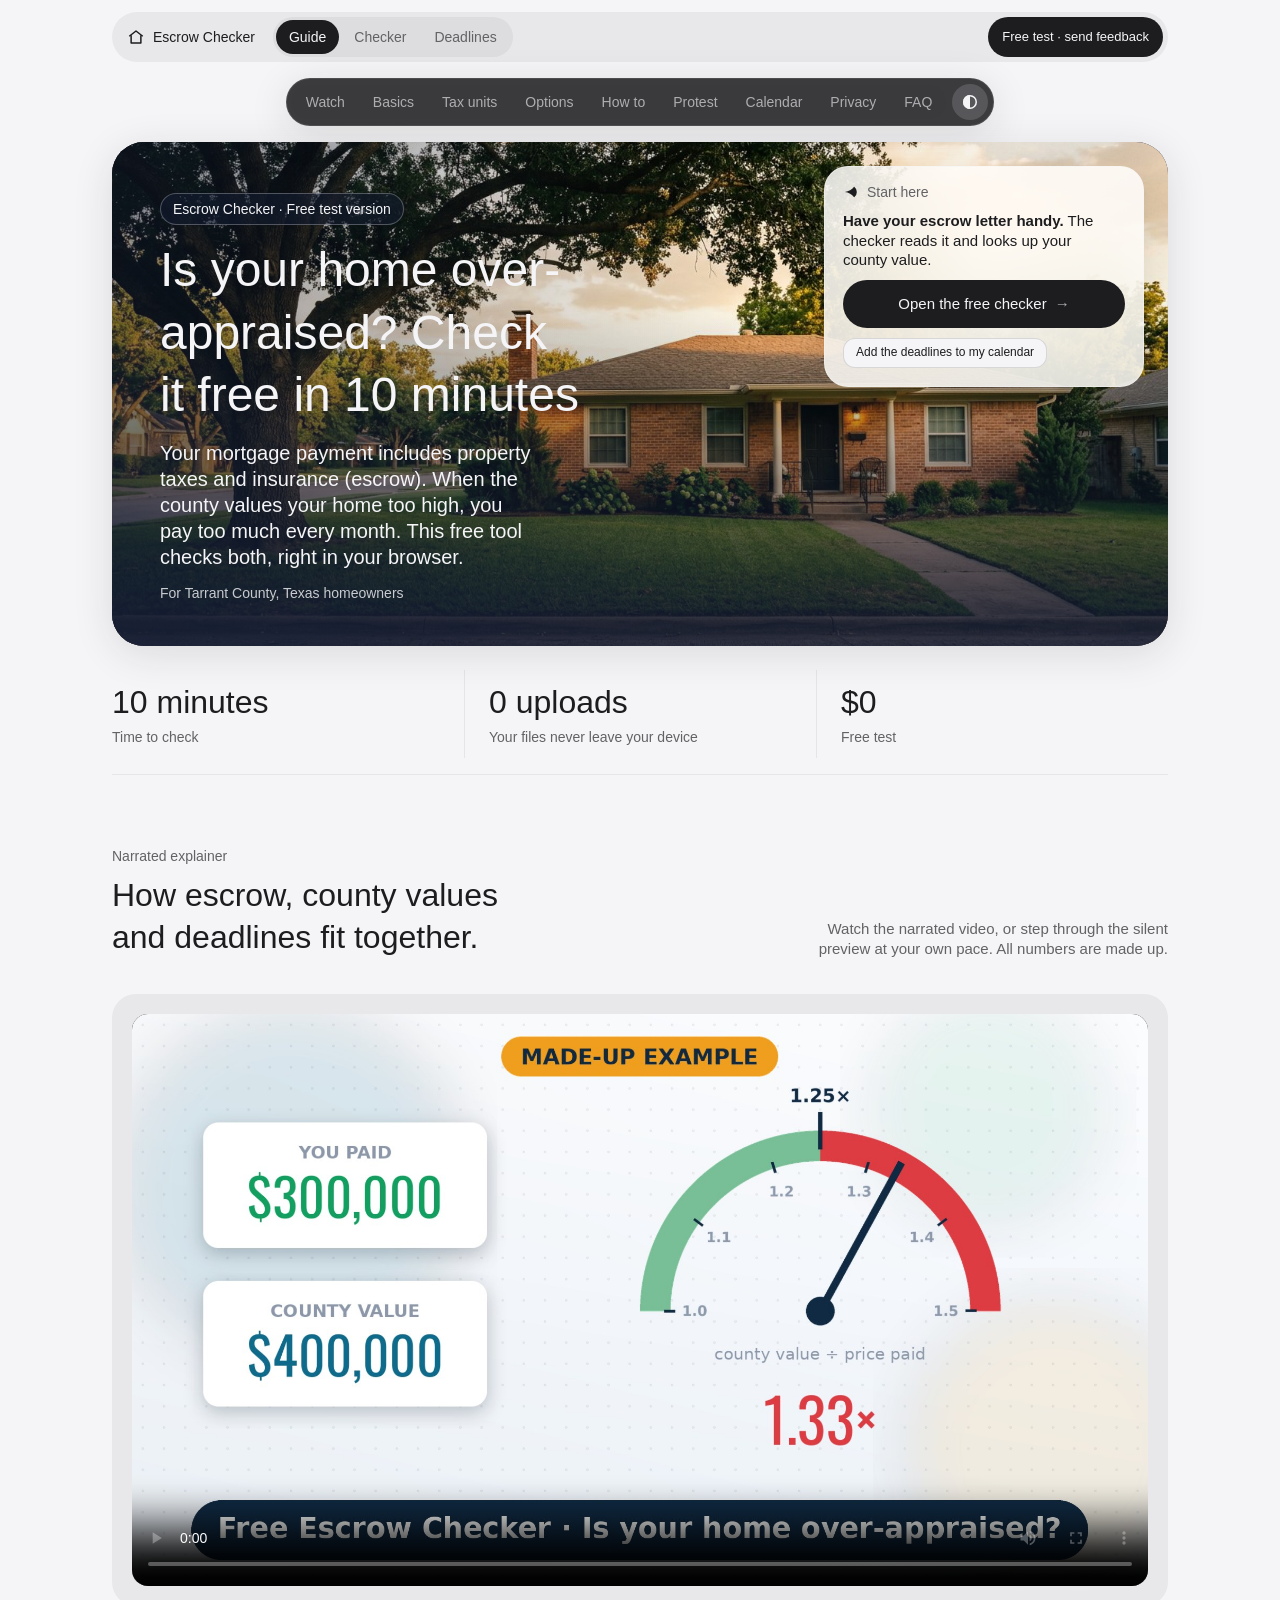
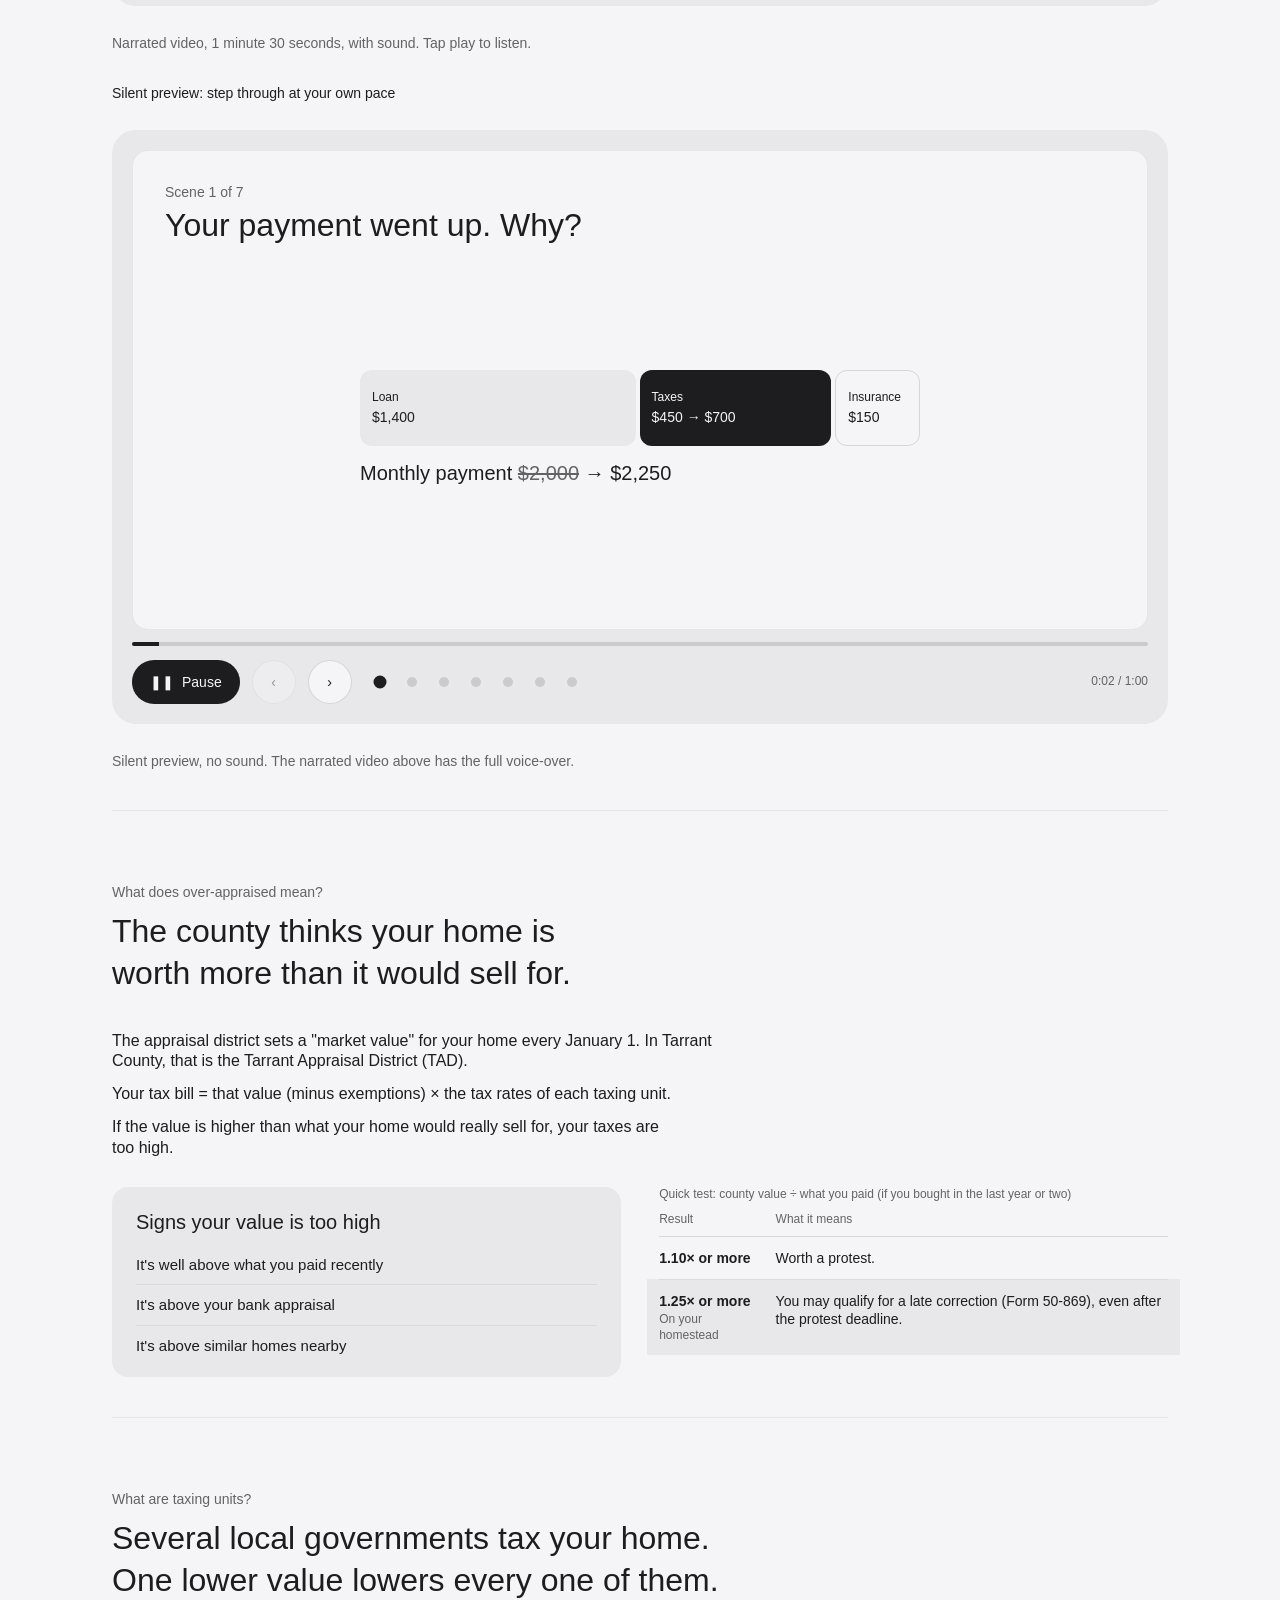
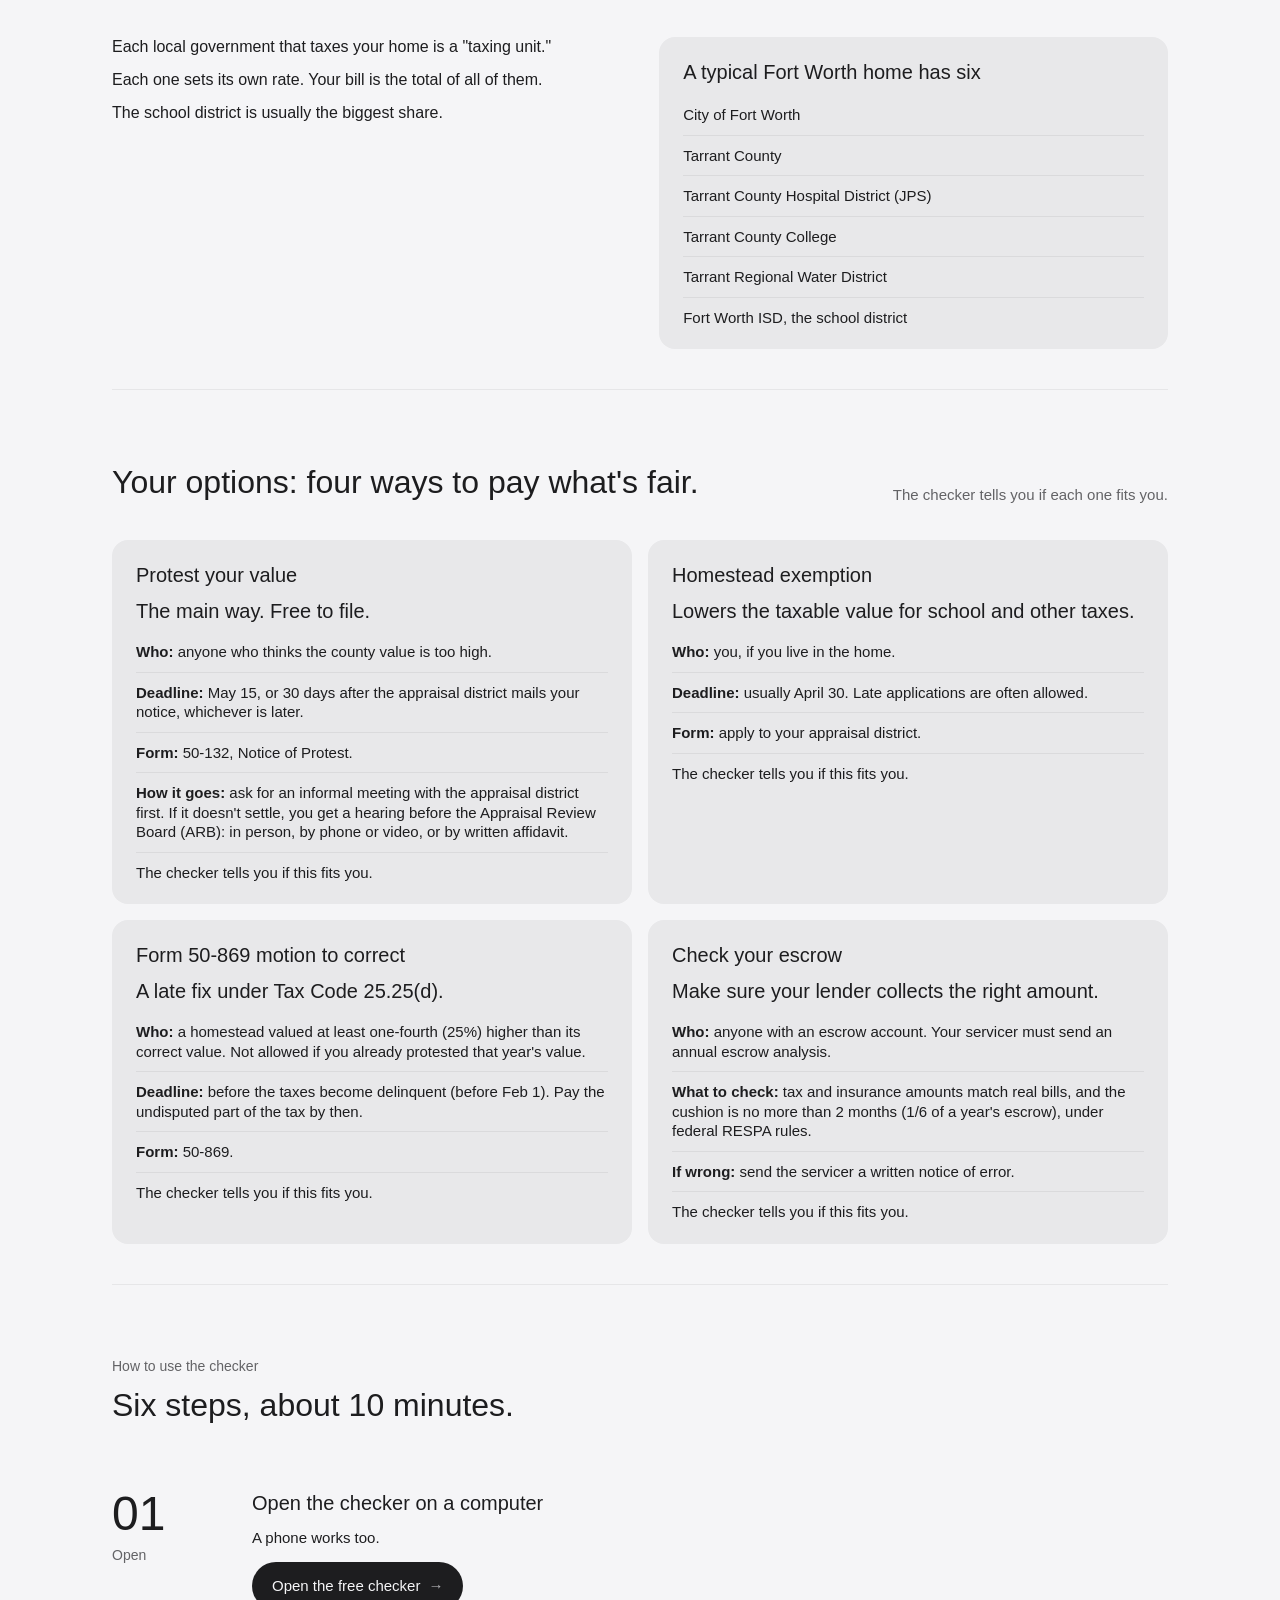
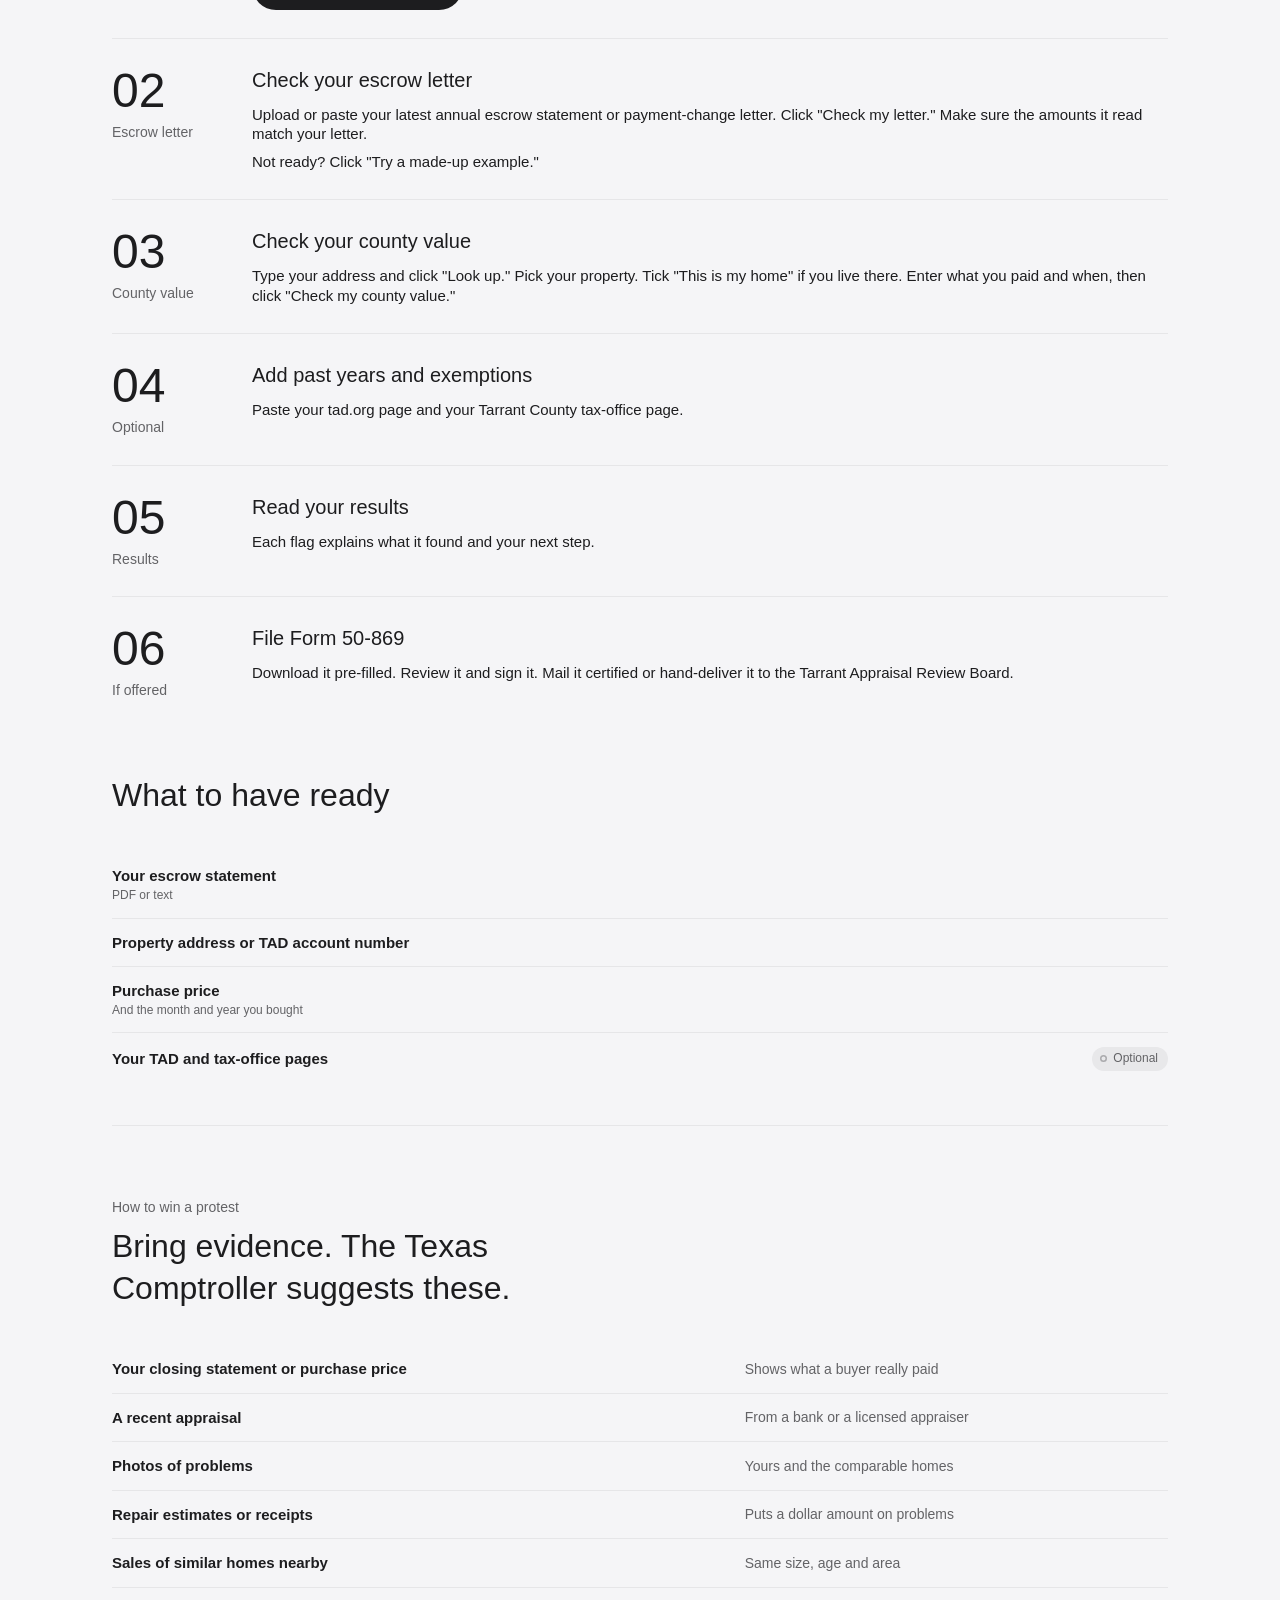
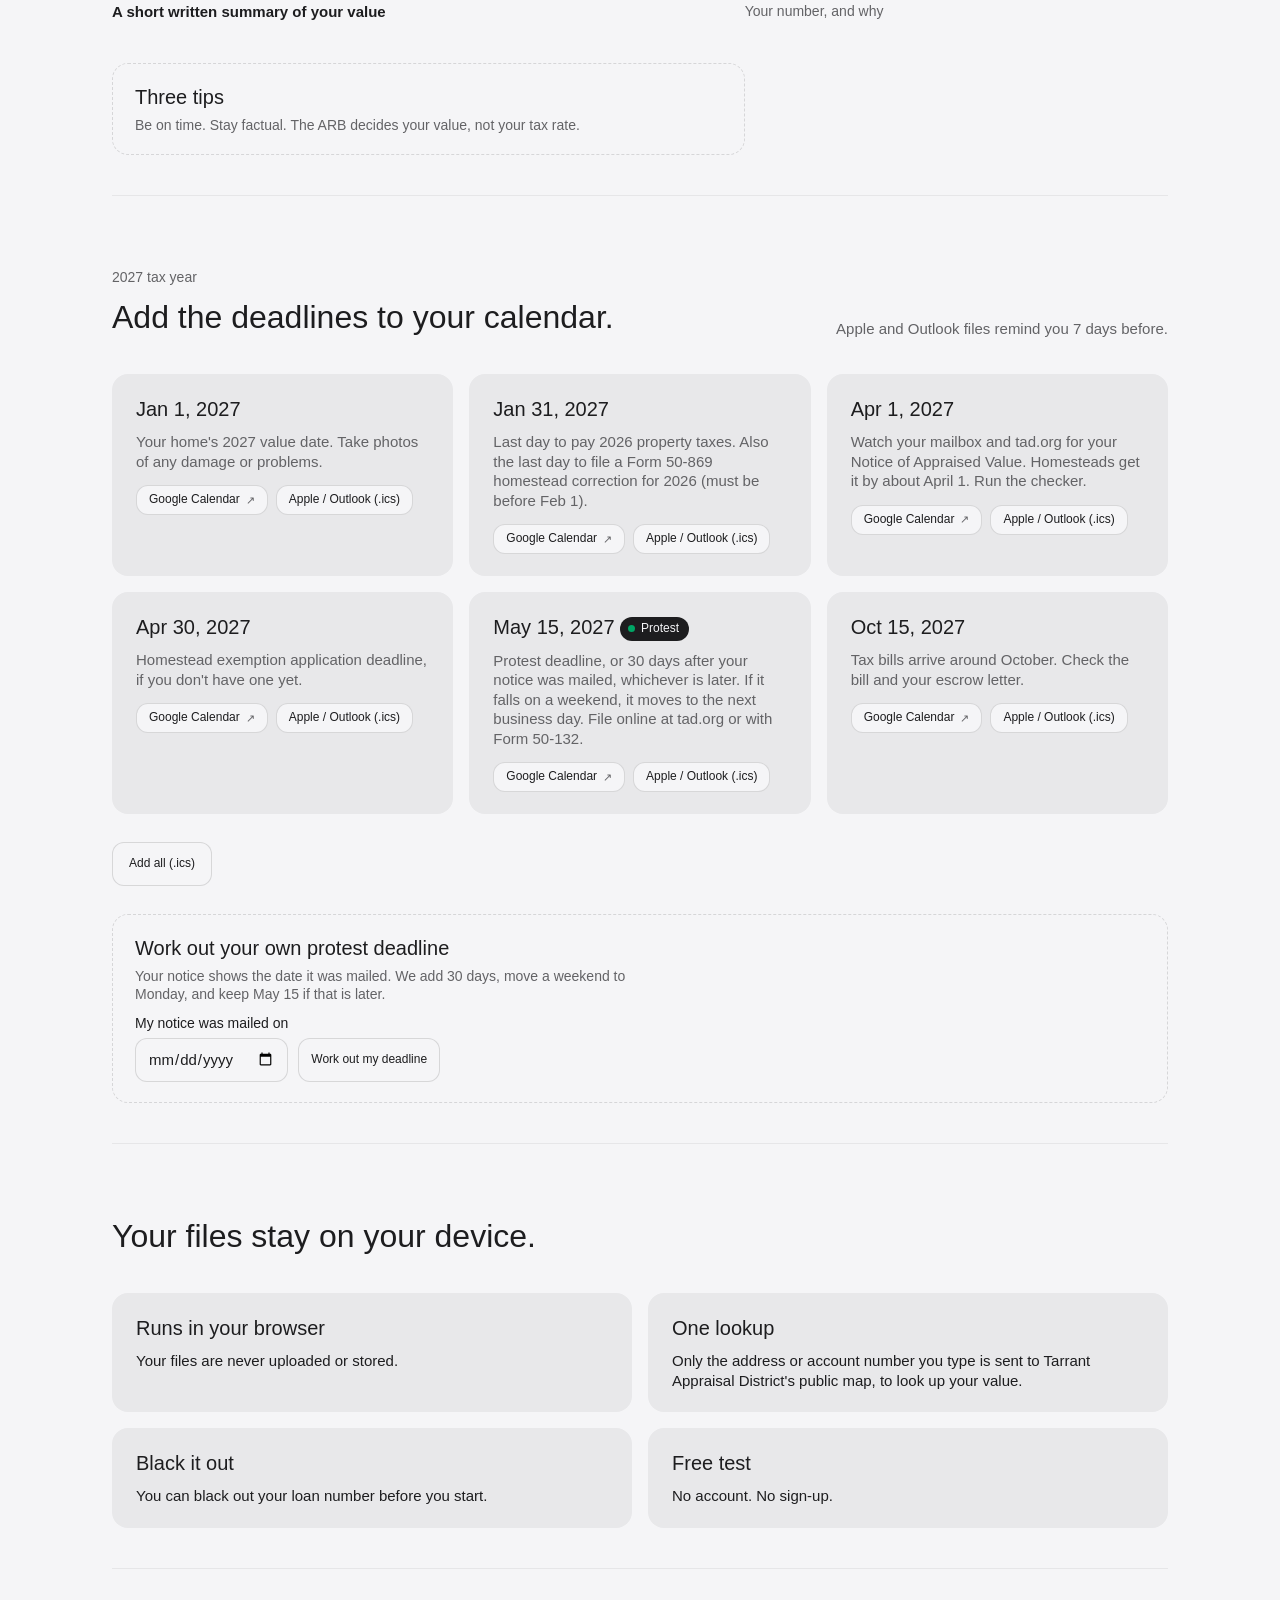
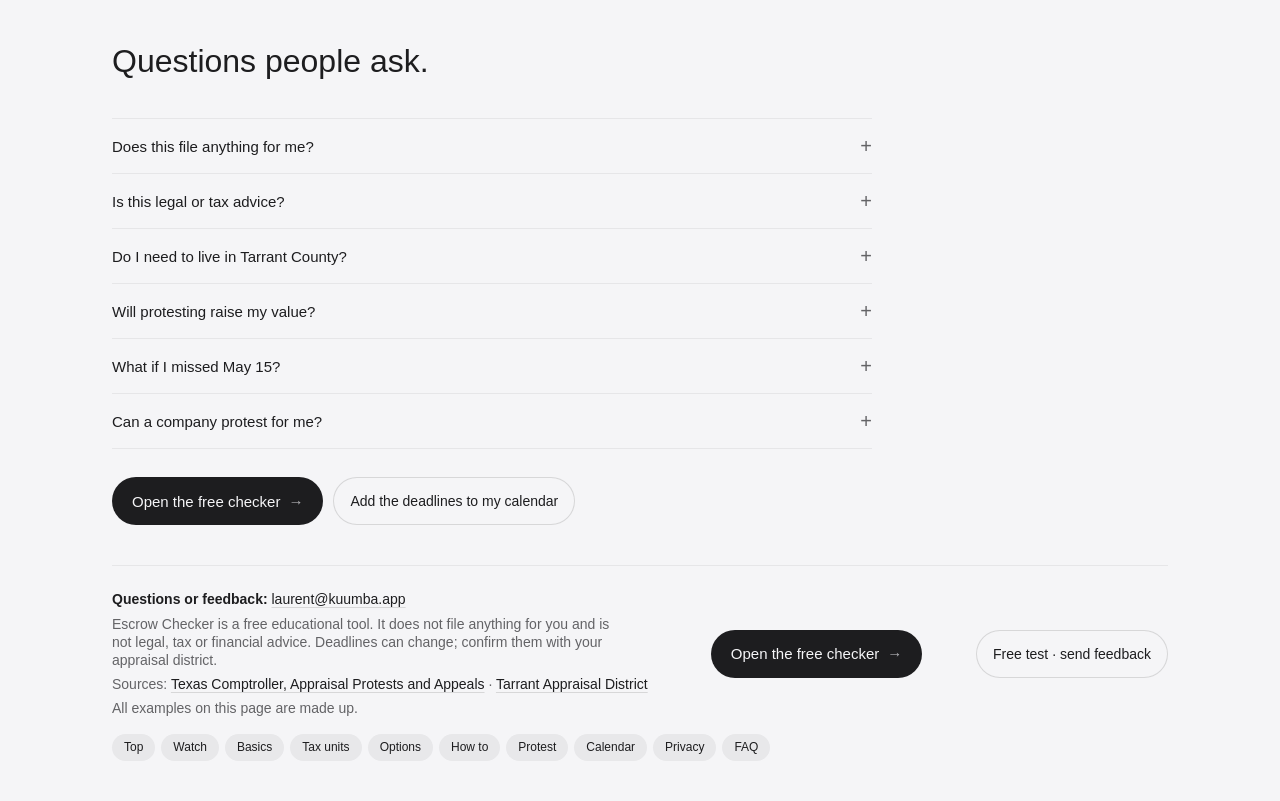
==== commit 99dff7f3: "Guide: embed narrated explainer video (with sound) above the silent preview; remove built-by-hark ba" ====
--- a/index.html
+++ b/index.html
@@ -240,13 +240,16 @@
 
         <section class="section" id="watch" data-nav="Watch">
           <div class="head">
-            <p class="head__eyebrow">One minute, seven scenes</p>
+            <p class="head__eyebrow">Narrated explainer</p>
             <h2>How escrow, county values and deadlines fit together.</h2>
-            <p class="head__sub">Press Play, or step through at your own pace. All numbers are made up.</p>
+            <p class="head__sub">Watch the narrated video, or step through the silent preview at your own pace. All numbers are made up.</p>
           </div>
           <!-- NARRATED VIDEO SLOT: build_guide.py fills this when explainer.mp4 + explainer_poster.jpg (+ optional explainer.vtt) are in the site folder -->
+          <div class="x-video"><video controls playsinline preload="metadata" poster="explainer_poster.jpg"><source src="explainer.mp4" type="video/mp4" /></video></div>
+          <p class="fineprint">Narrated video, 1 minute 30 seconds, with sound. Tap play to listen.</p>
+          <h3 class="x-silent-h" style="margin:clamp(20px,3vw,32px) 0 8px;font:var(--type-label)">Silent preview: step through at your own pace</h3>
           <div class="x-player" id="player">
-            <div class="x-stage" id="stage" aria-live="polite" aria-roledescription="slideshow" aria-label="Animated explainer">
+            <div class="x-stage" id="stage" aria-live="polite" aria-roledescription="slideshow" aria-label="Silent animated preview">
               <div class="x-scene is-on" data-cap="Your payment went up. Why?">
                 <div><p class="x-scene__num">Scene 1 of 7</p><p class="x-cap">Your payment went up. Why?</p></div>
                 <div class="x-art" aria-hidden="true">
@@ -346,7 +349,7 @@
               <span class="x-time" id="xtime">0:00 / 1:00</span>
             </div>
           </div>
-          <p class="fineprint">A narrated video version is coming soon.</p>
+          <p class="fineprint">Silent preview, no sound. The narrated video above has the full voice-over.</p>
         </section>
 
         <section class="section" id="basics" data-nav="Basics">
@@ -634,7 +637,6 @@
         <a class="x-cta" href="./check/">Open the free checker</a>
         <a class="btn" href="mailto:laurent@kuumba.app?subject=Escrow%20Checker%20feedback" style="min-height:48px;padding-inline:16px;border-radius:var(--r-pill);font:var(--type-label)">Free test · send feedback</a>
         <nav aria-label="Back to sections" data-auto></nav>
-        <a class="badge" href="https://hark.com/" target="_blank" rel="noopener"><span class="hark-mark"></span><span>built by hark</span></a>
       </footer>
     </div>
     <script src="hark.js"></script>
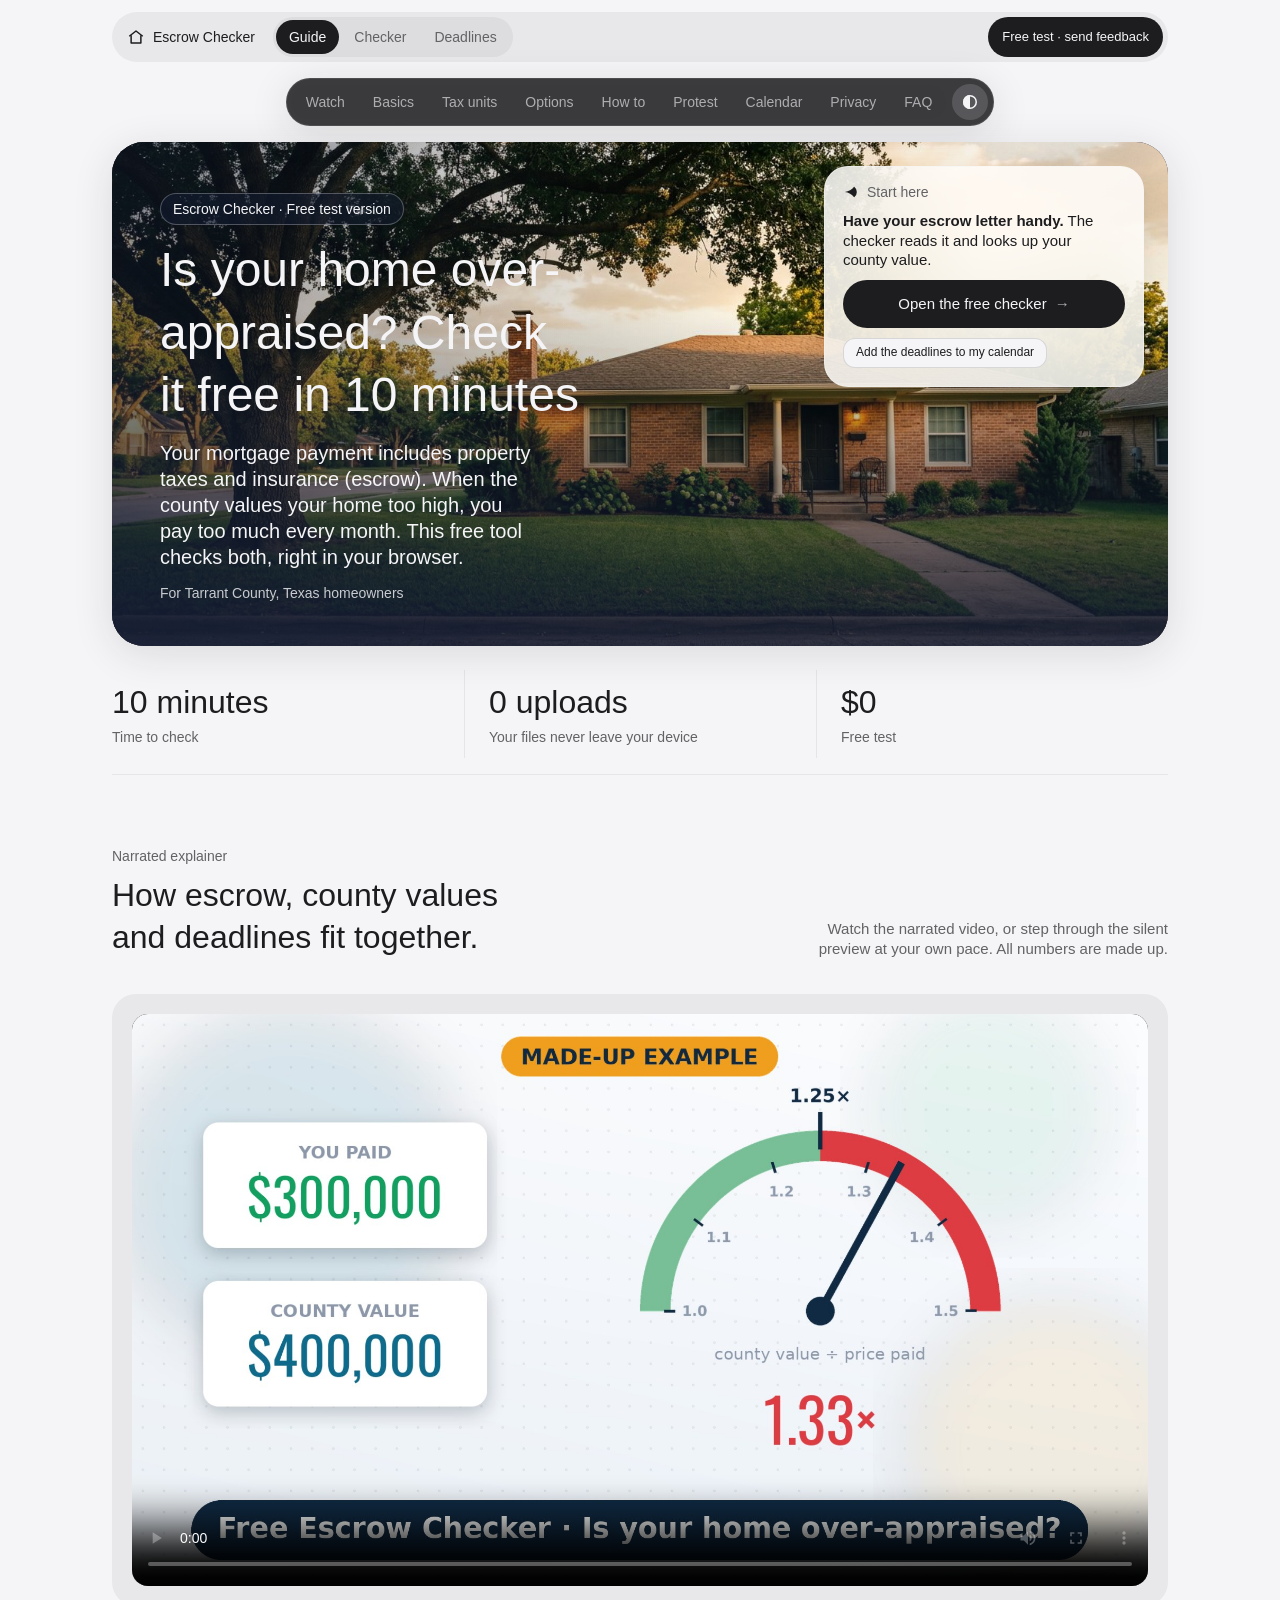
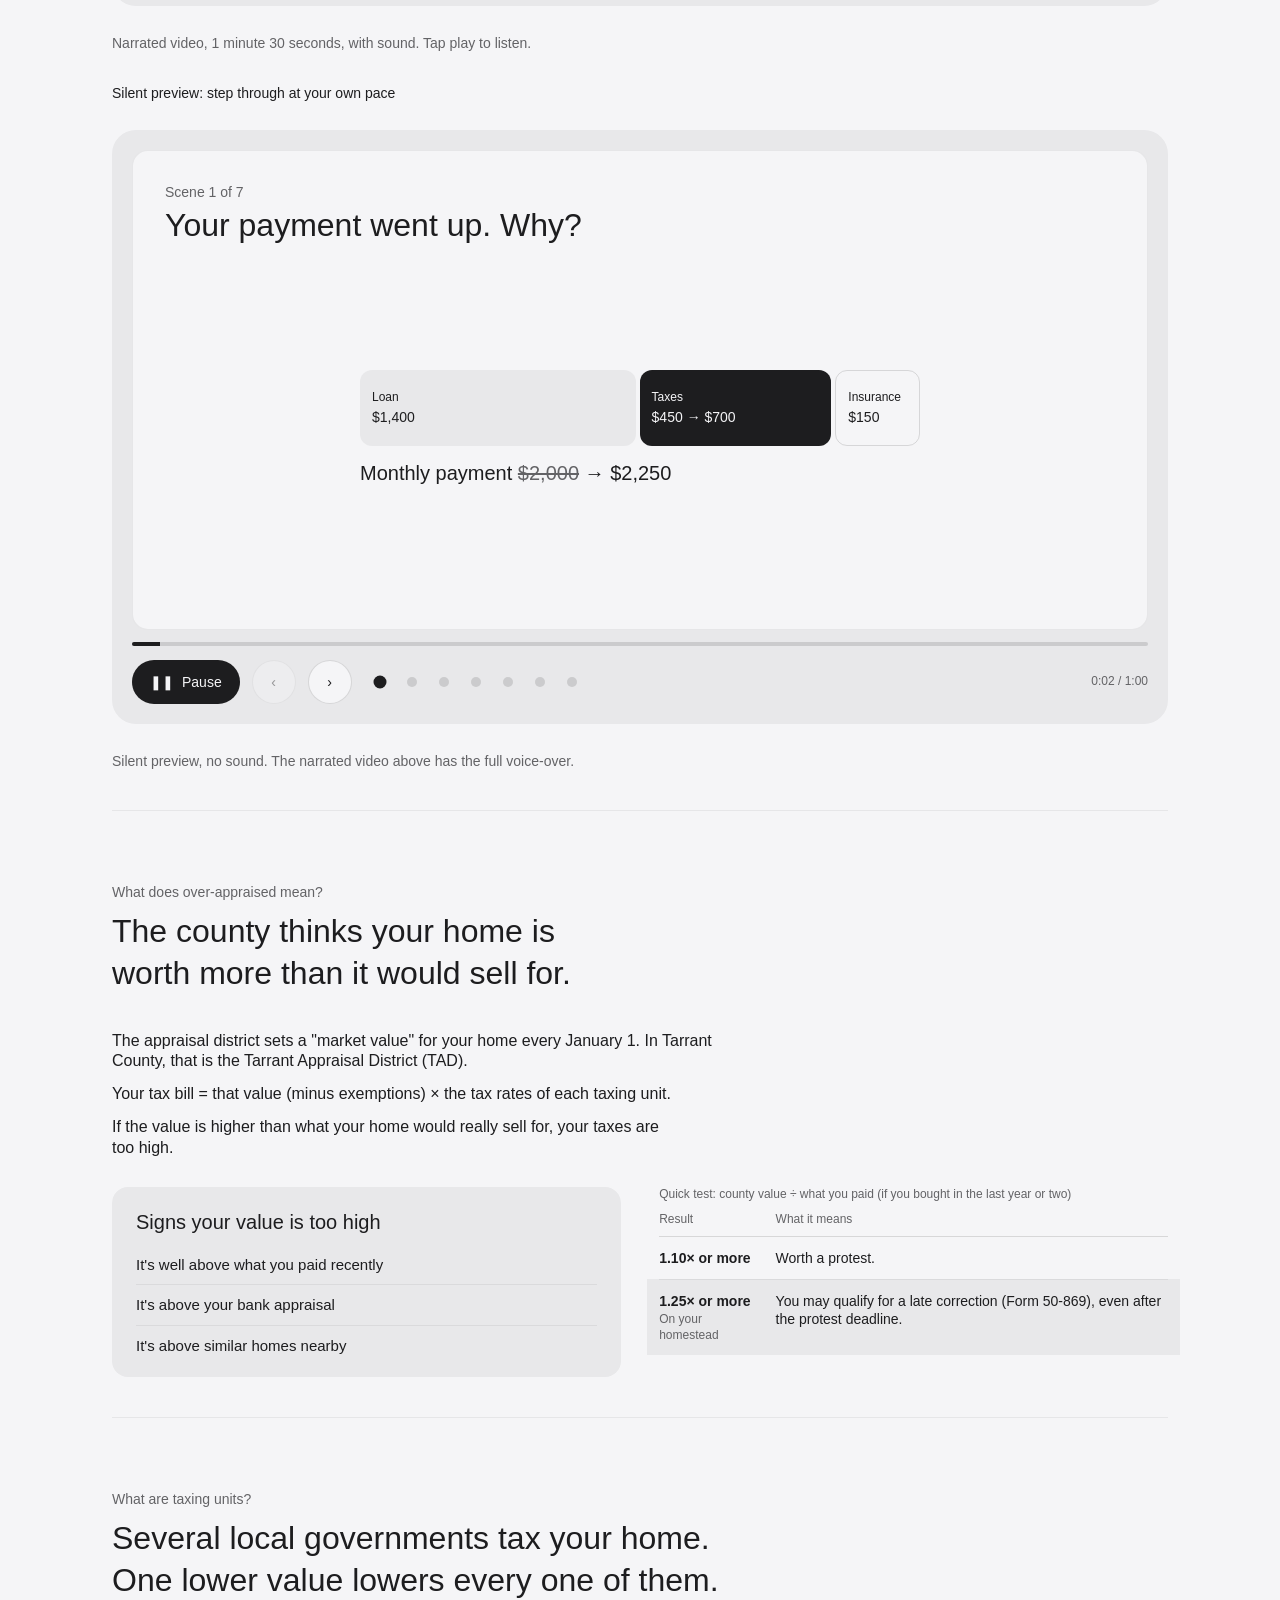
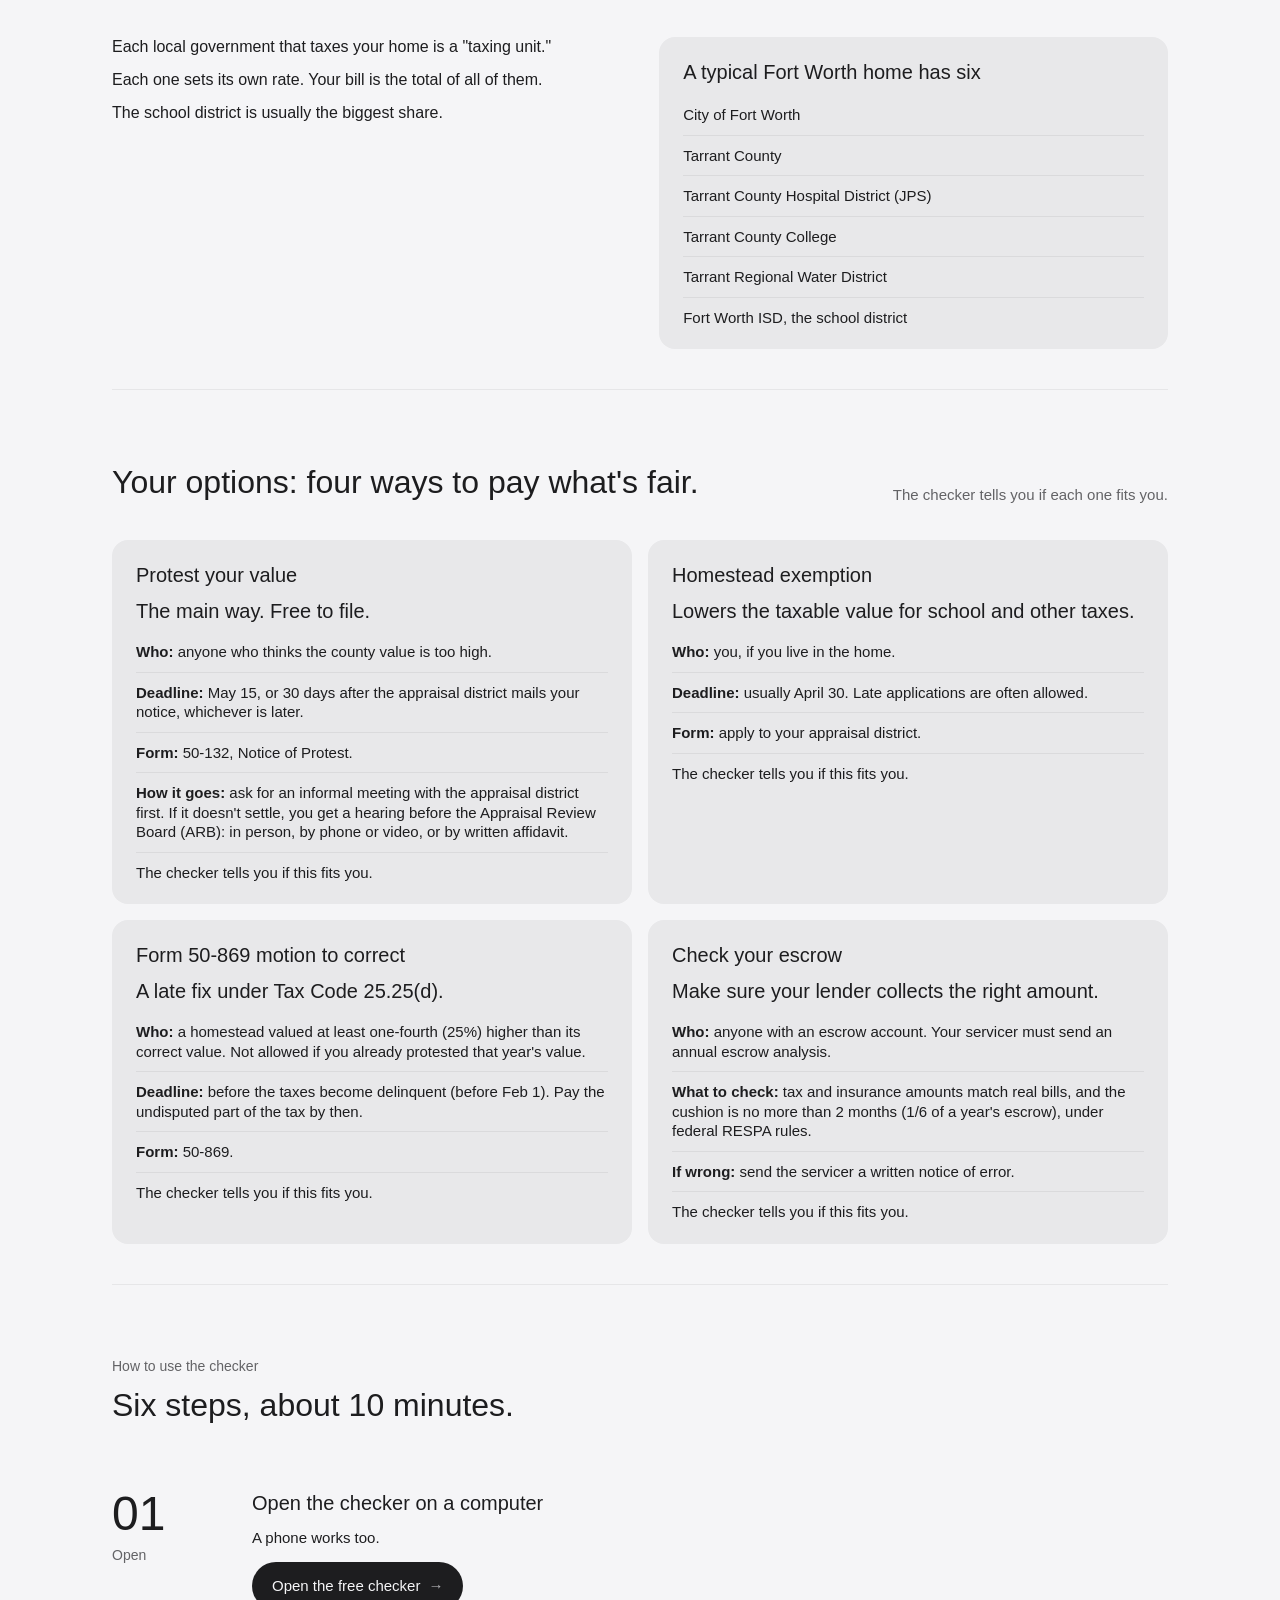
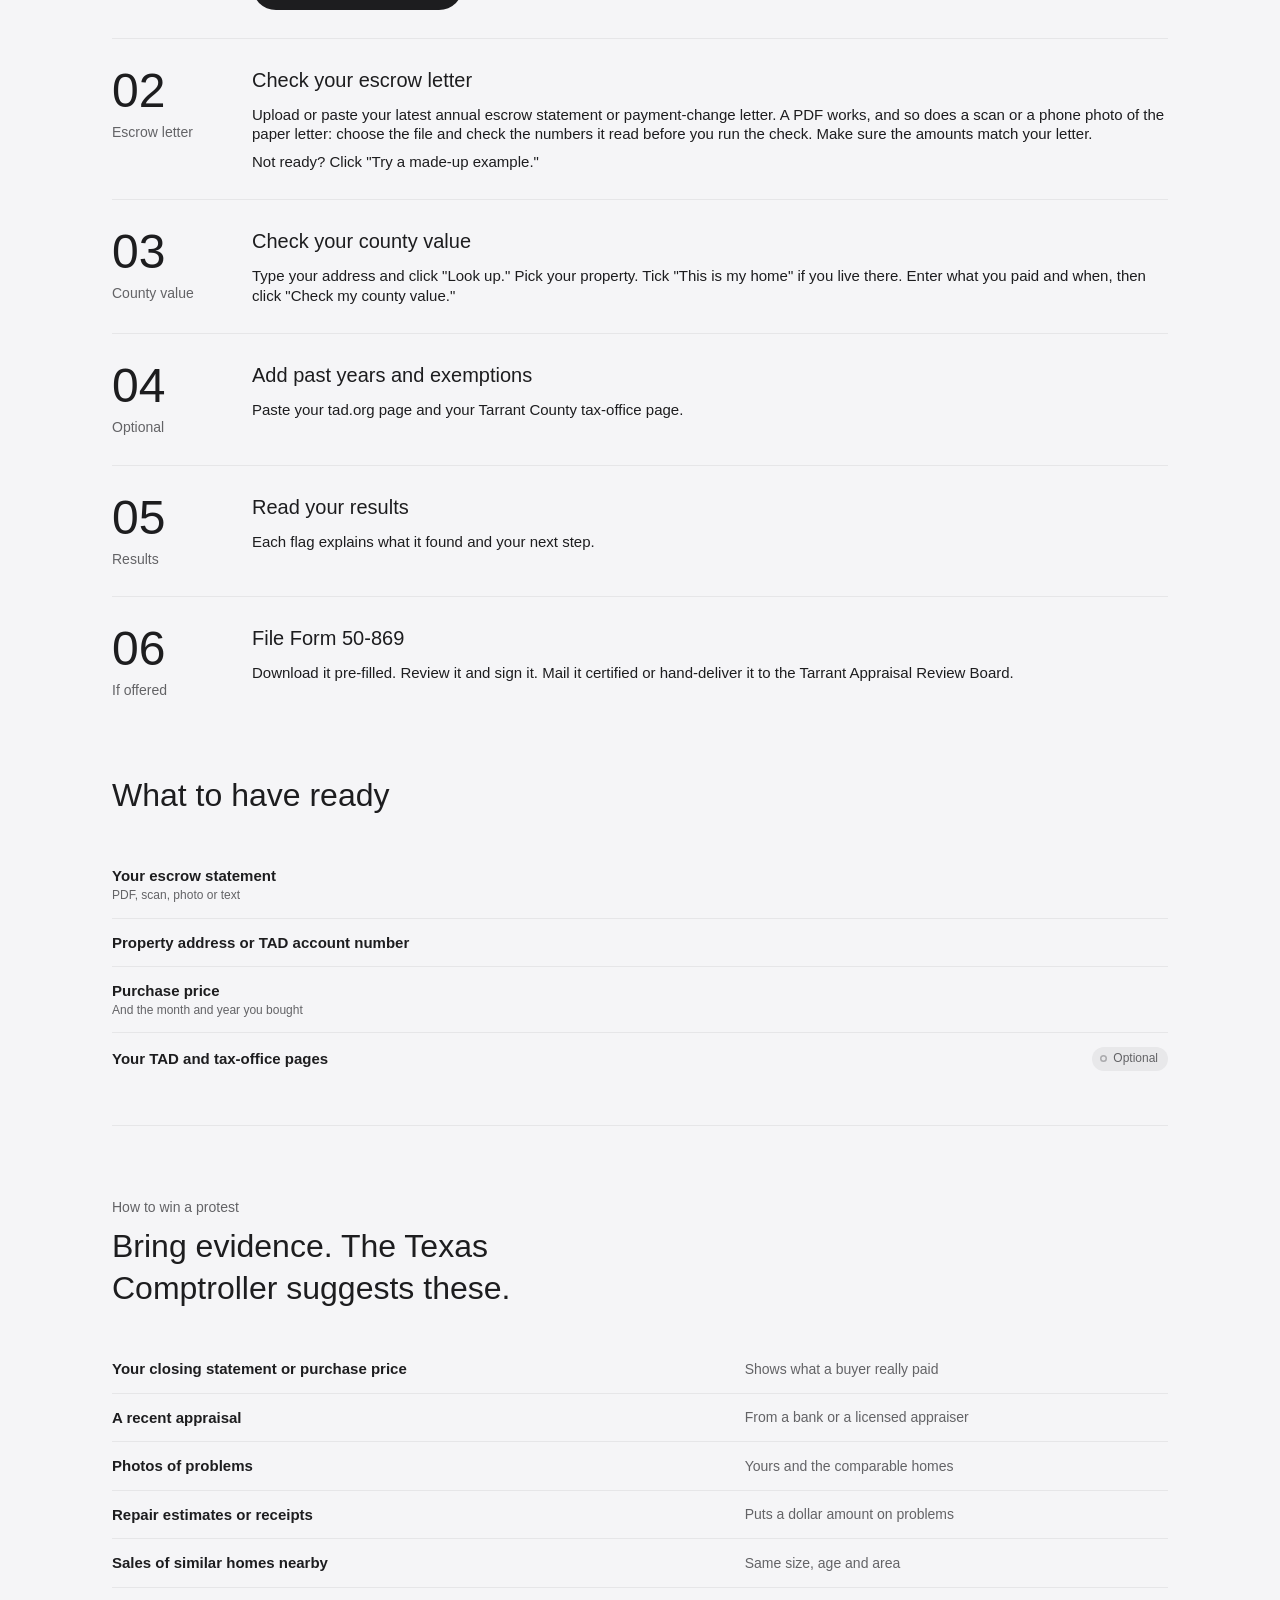
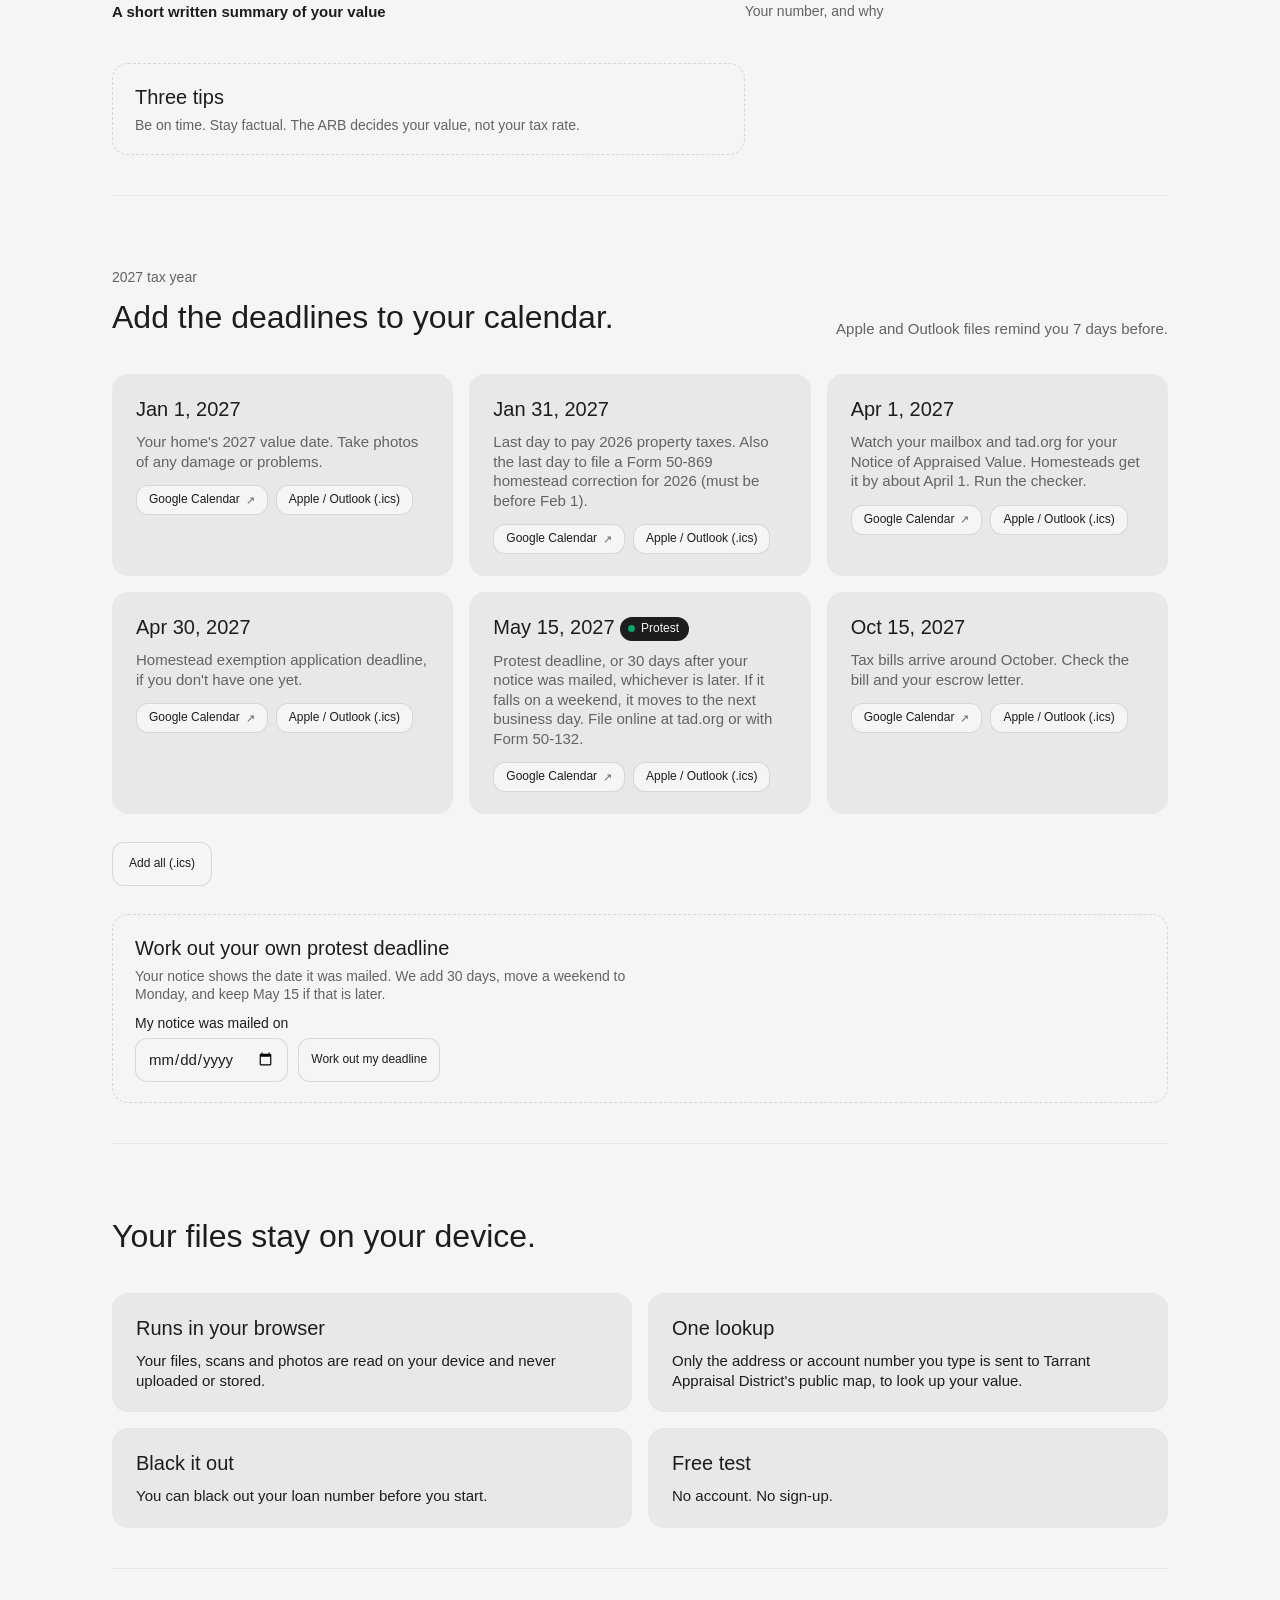
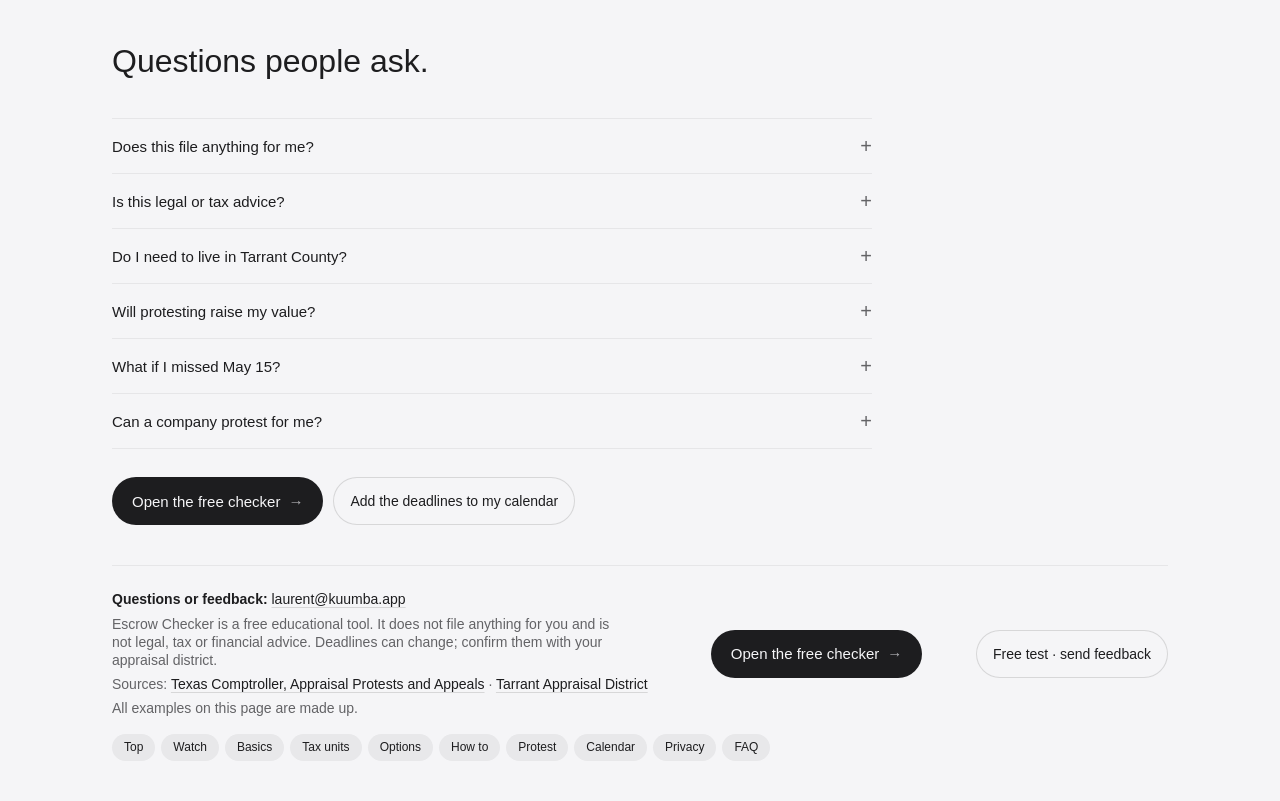
==== commit d0063665: "Checker: read scans and photos on device (Tesseract.js OCR from jsDelivr, pdf.js page render for ima" ====
--- a/index.html
+++ b/index.html
@@ -483,7 +483,7 @@
               <div class="step__intro"><p class="step__num">02</p><p class="step__eyebrow">Escrow letter</p></div>
               <div>
                 <h3>Check your escrow letter</h3>
-                <p>Upload or paste your latest annual escrow statement or payment-change letter. Click "Check my letter." Make sure the amounts it read match your letter.</p>
+                <p>Upload or paste your latest annual escrow statement or payment-change letter. A PDF works, and so does a scan or a phone photo of the paper letter: choose the file and check the numbers it read before you run the check. Make sure the amounts match your letter.</p>
                 <p>Not ready? Click "Try a made-up example."</p>
               </div>
             </article>
@@ -518,7 +518,7 @@
           </div>
           <div class="head" style="margin-top:clamp(32px,4vw,48px)"><h2>What to have ready</h2></div>
           <ul class="checklist">
-            <li><span class="checklist__item">Your escrow statement <small>PDF or text</small></span></li>
+            <li><span class="checklist__item">Your escrow statement <small>PDF, scan, photo or text</small></span></li>
             <li><span class="checklist__item">Property address or TAD account number</span></li>
             <li><span class="checklist__item">Purchase price <small>And the month and year you bought</small></span></li>
             <li><span class="checklist__item">Your TAD and tax-office pages</span><span class="chip">Optional</span></li>
@@ -603,7 +603,7 @@
             <h2>Your files stay on your device.</h2>
           </div>
           <div class="cards">
-            <div><h3>Runs in your browser</h3><p>Your files are never uploaded or stored.</p></div>
+            <div><h3>Runs in your browser</h3><p>Your files, scans and photos are read on your device and never uploaded or stored.</p></div>
             <div><h3>One lookup</h3><p>Only the address or account number you type is sent to Tarrant Appraisal District's public map, to look up your value.</p></div>
             <div><h3>Black it out</h3><p>You can black out your loan number before you start.</p></div>
             <div><h3>Free test</h3><p>No account. No sign-up.</p></div>
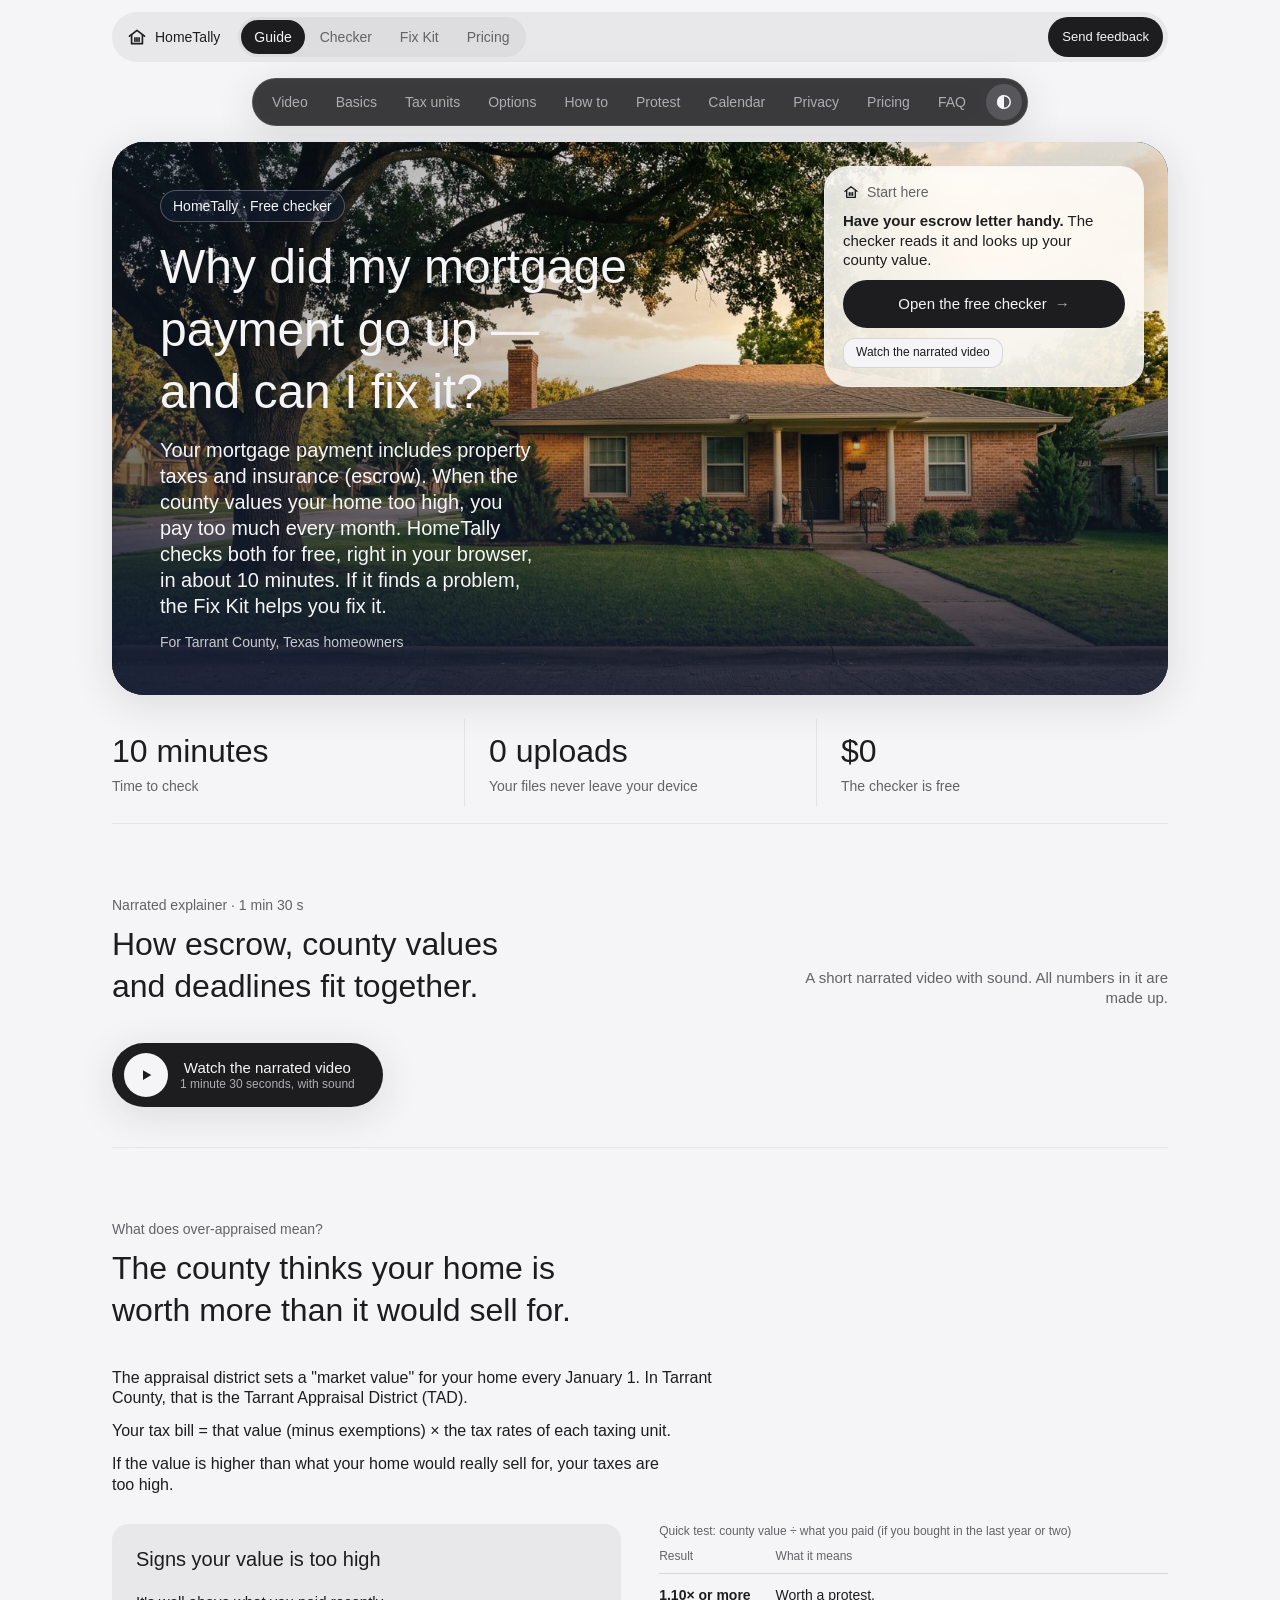
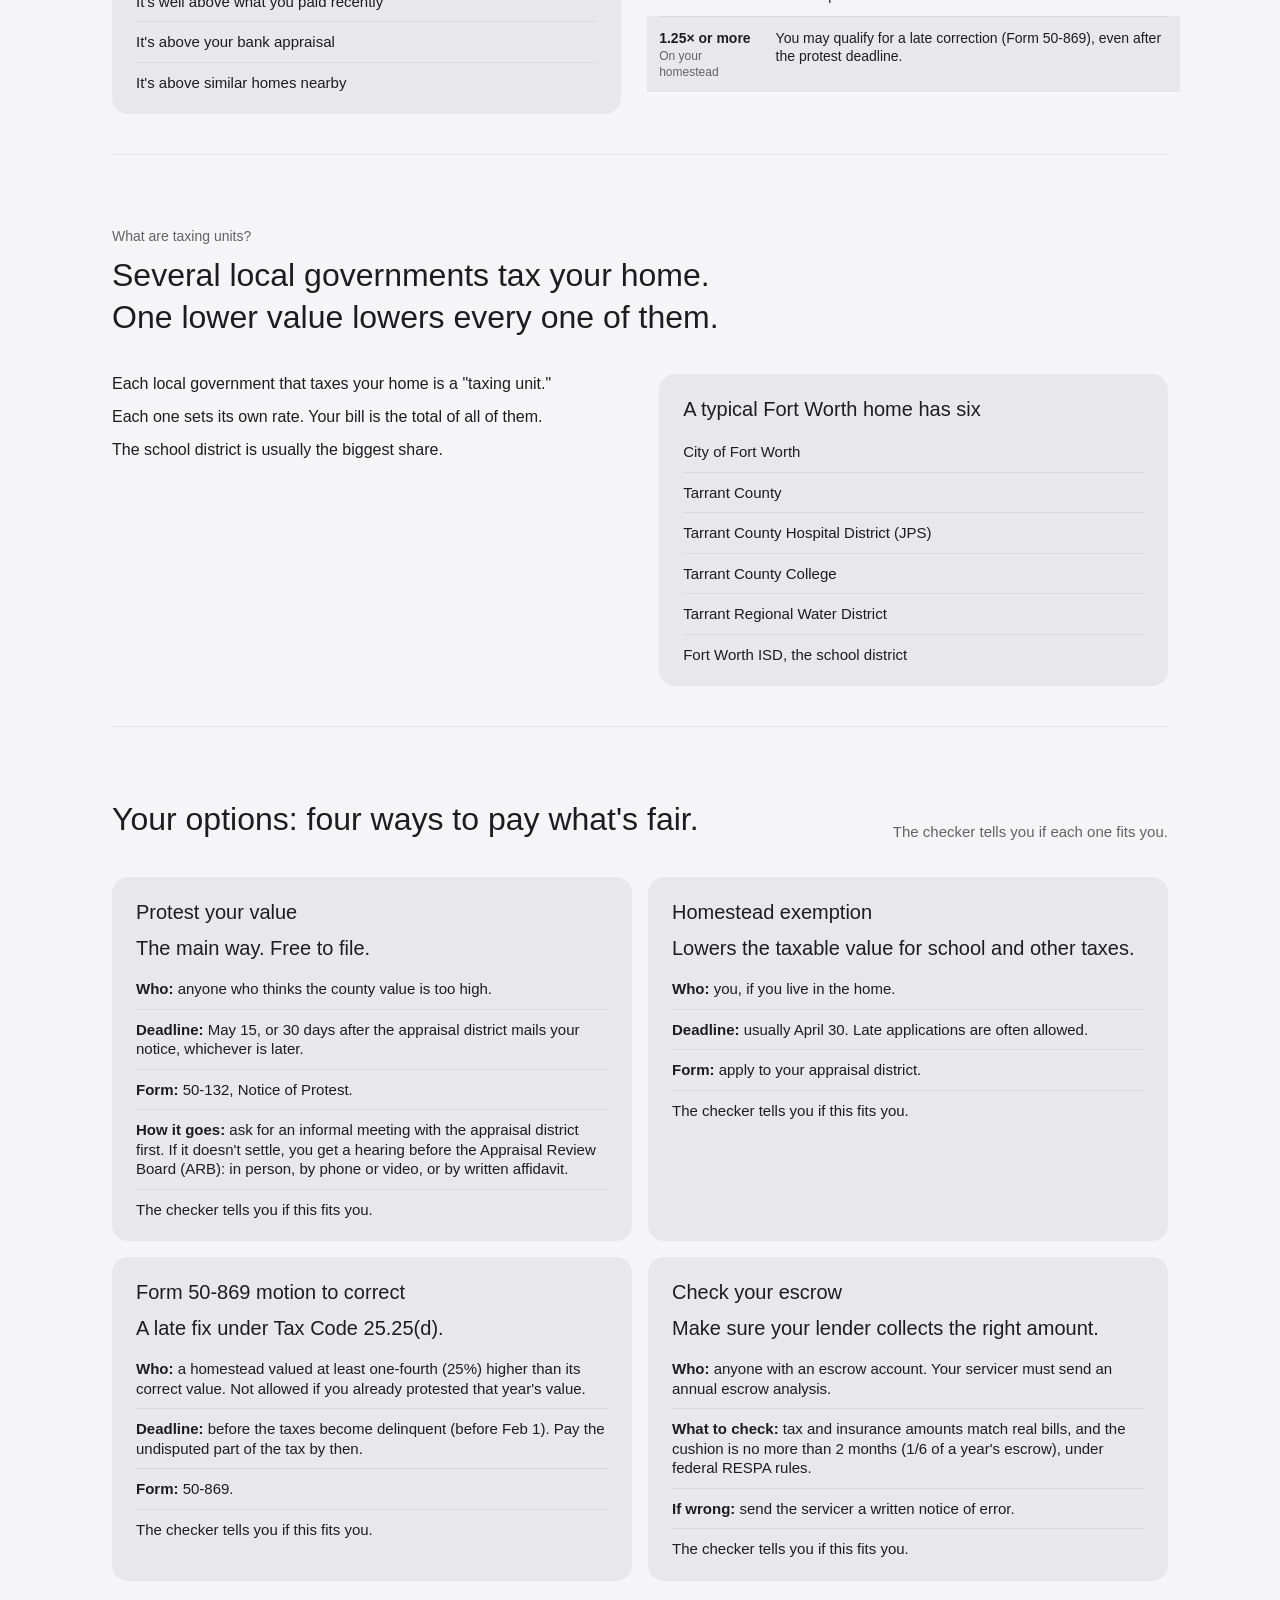
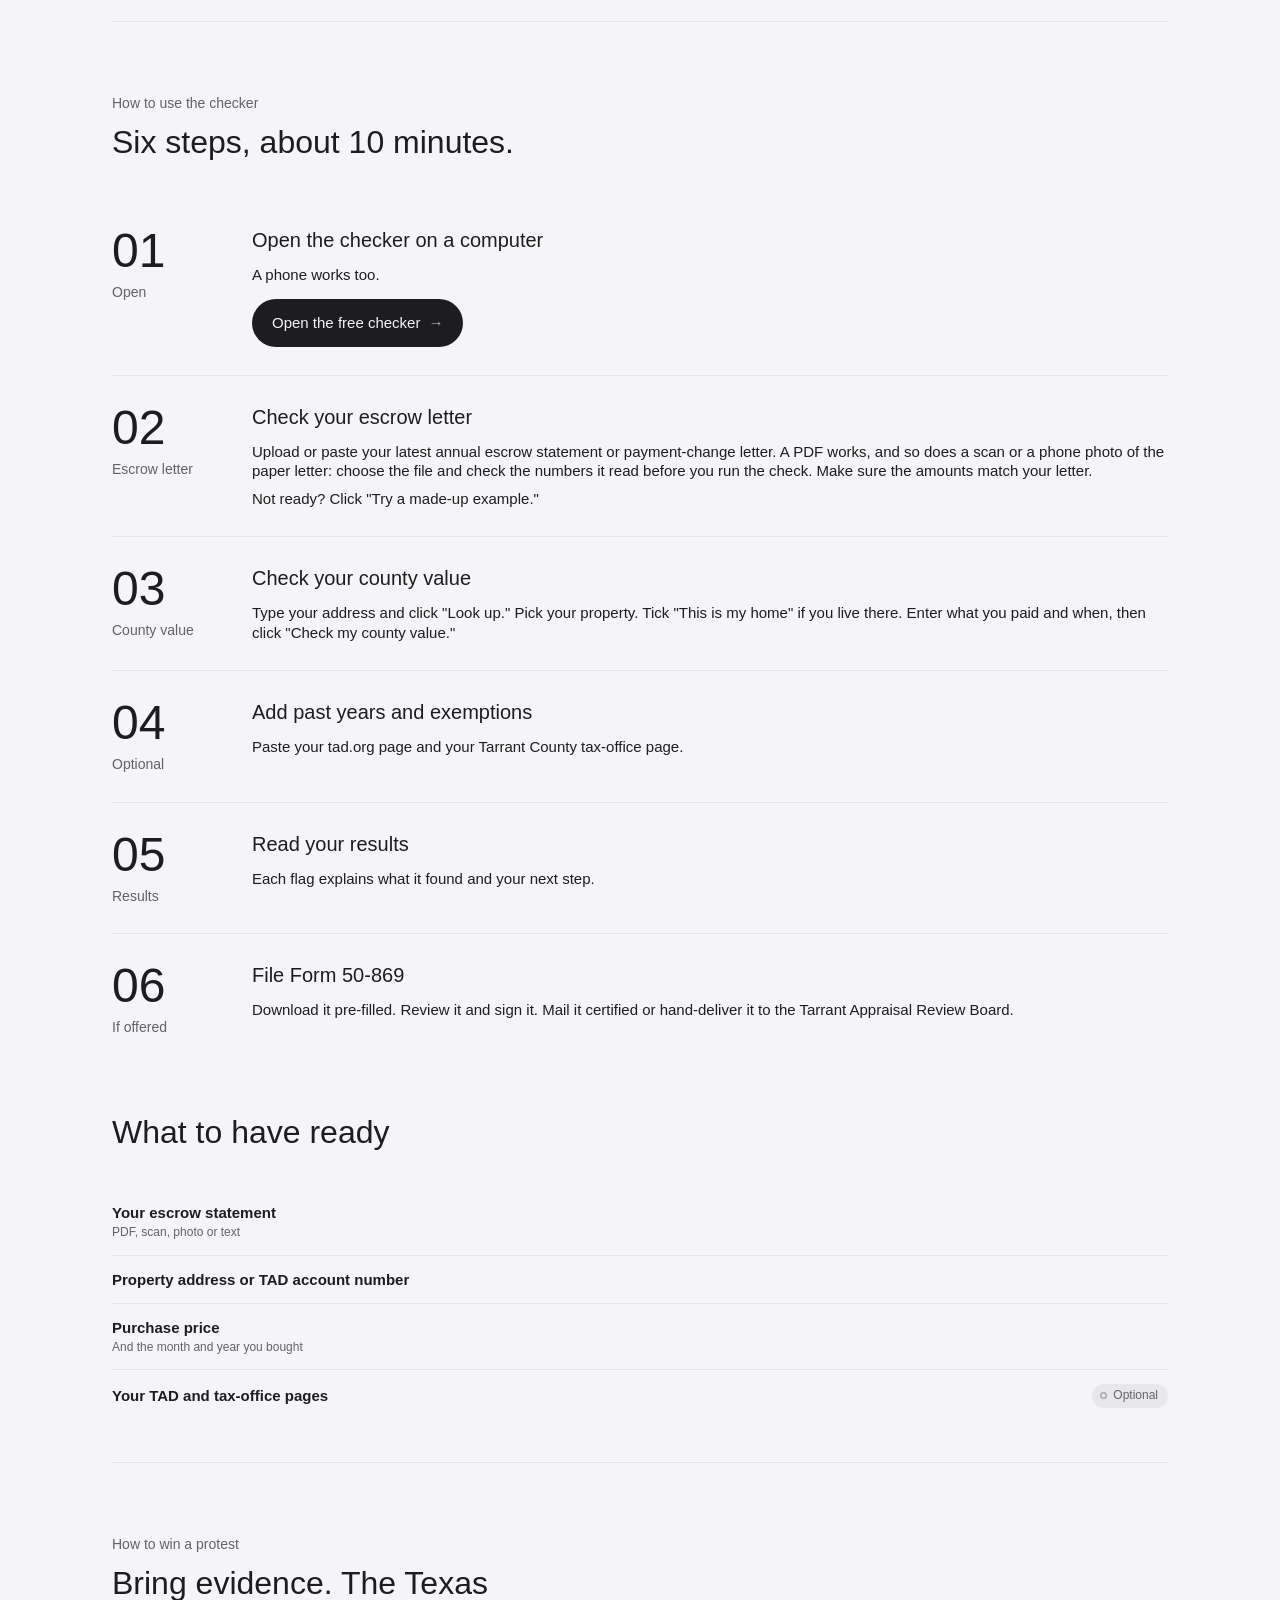
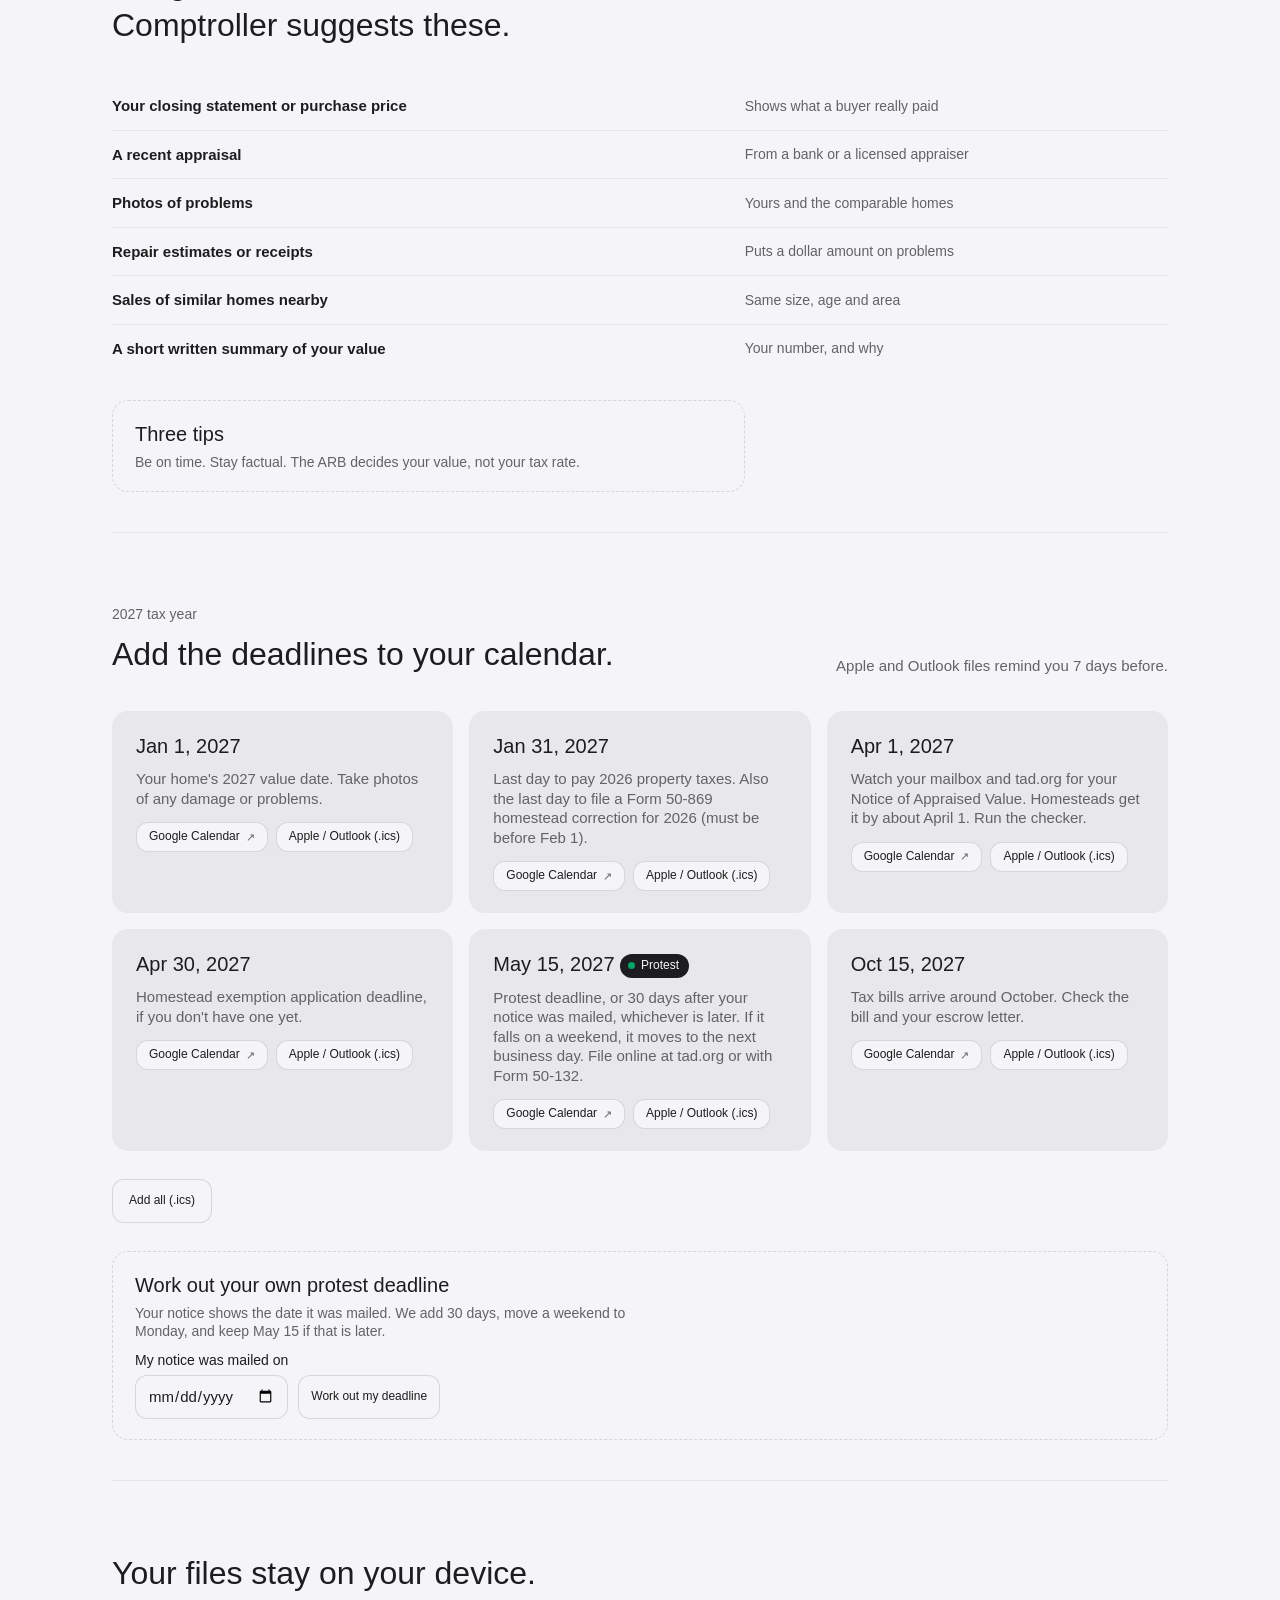
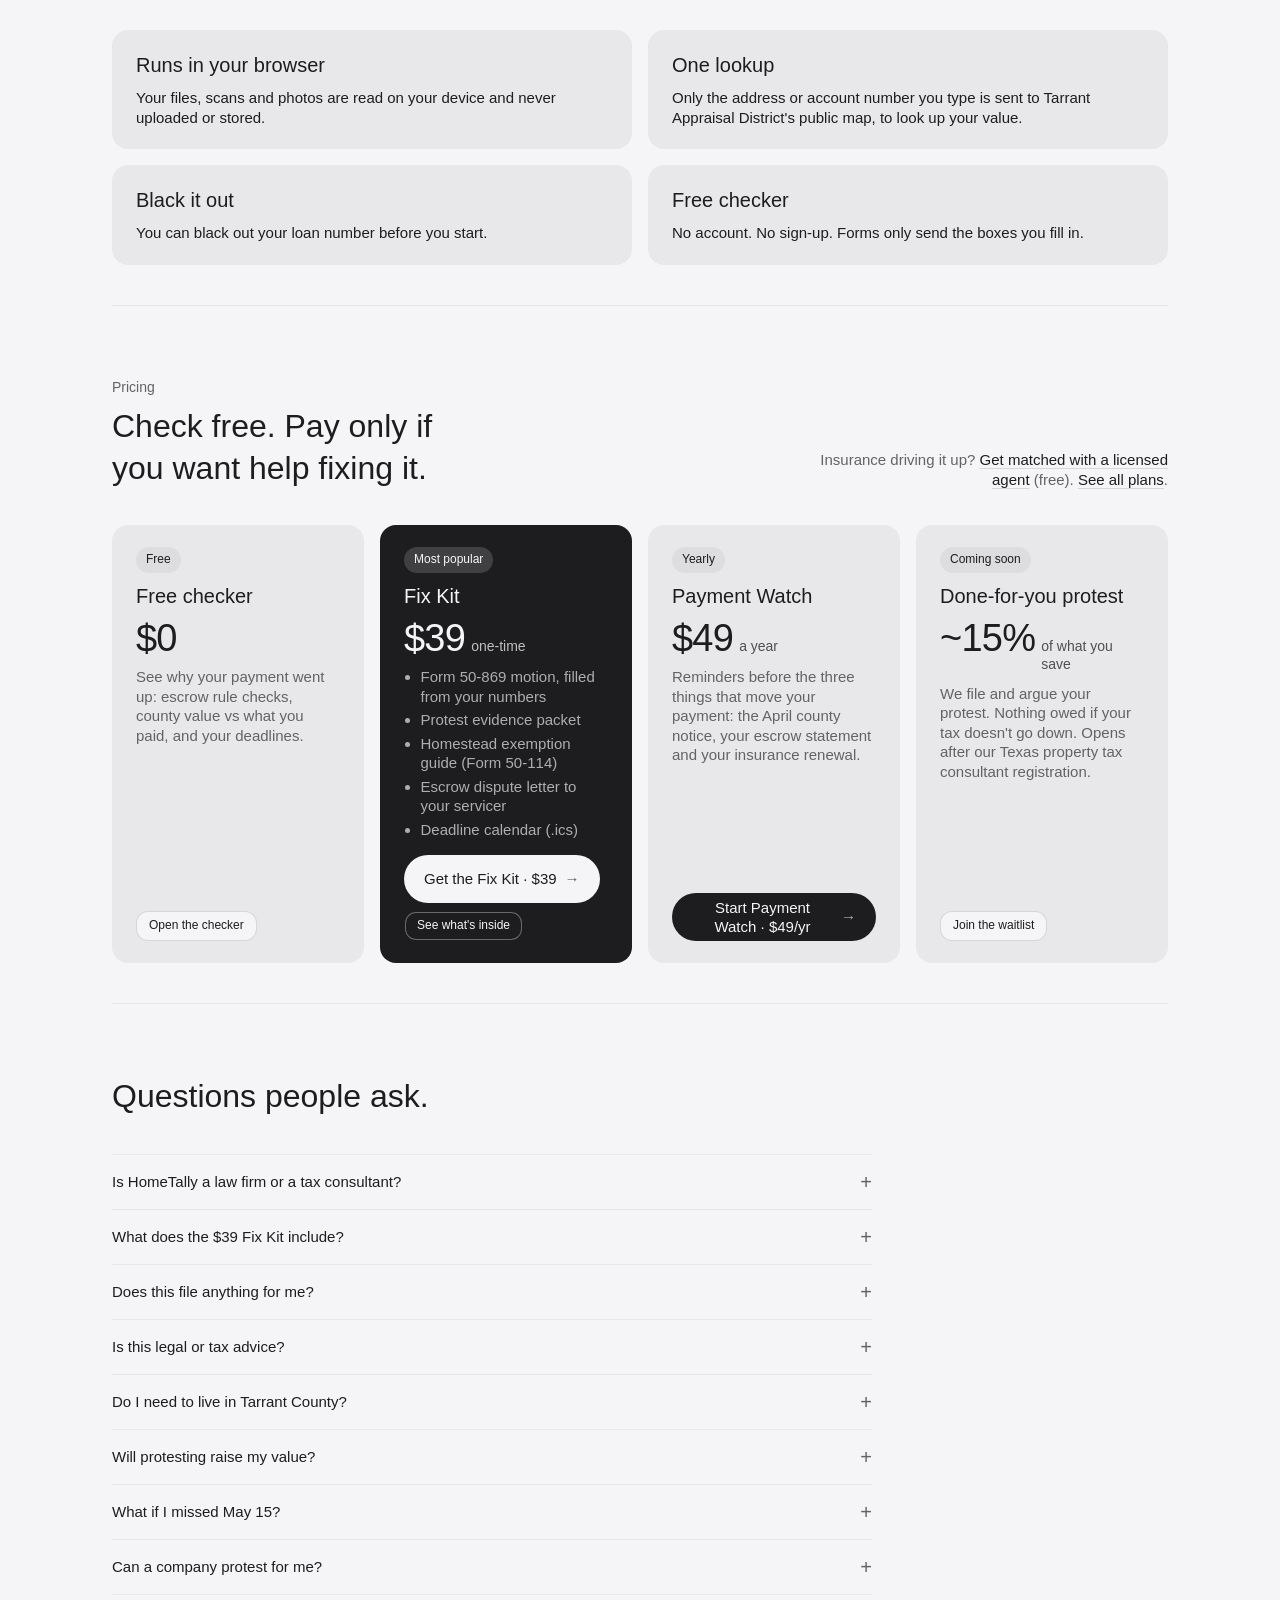
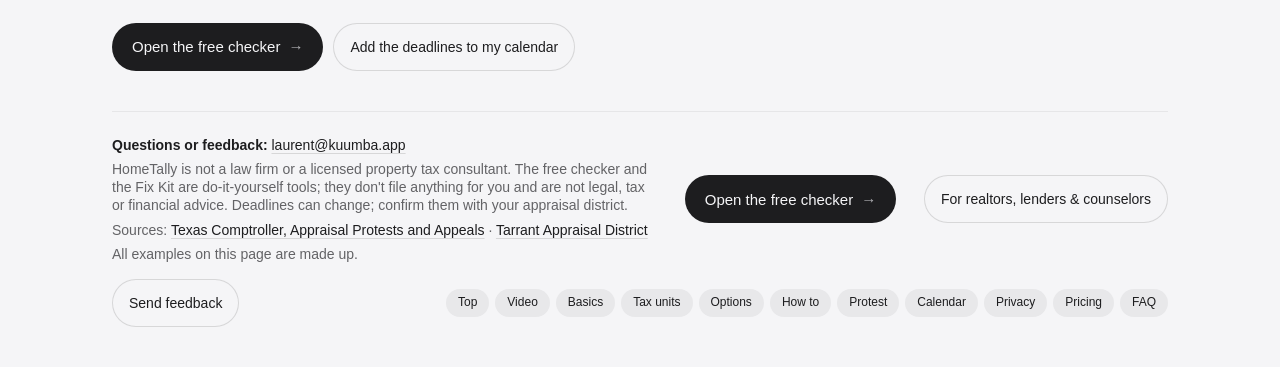
==== commit 6c206bfe: "Rebrand to HomeTally; add Fix Kit ($39), Payment Watch ($49/yr), insurance match, protest waitlist, " ====
--- a/index.html
+++ b/index.html
@@ -3,12 +3,21 @@
   <head>
     <meta charset="utf-8" />
     <meta name="viewport" content="width=device-width, initial-scale=1" />
-    <meta http-equiv="Content-Security-Policy" content="default-src 'self'; script-src 'self' 'unsafe-inline'; style-src 'self' 'unsafe-inline'; img-src 'self' data:; media-src 'self'; font-src 'none'; connect-src 'none'; form-action 'none'; base-uri 'none'; object-src 'none'" />
+    <meta http-equiv="Content-Security-Policy" content="default-src 'self'; script-src 'self' 'unsafe-inline'; style-src 'self' 'unsafe-inline'; img-src 'self' data:; media-src 'self'; font-src 'none'; connect-src https://docs.google.com; form-action 'none'; base-uri 'none'; object-src 'none'" />
     <meta name="referrer" content="no-referrer" />
-    <meta name="description" content="Free guide and checker for Tarrant County homeowners: is your escrow right, is your home over-appraised, and which deadlines matter." />
-    <title>Escrow Checker Guide: Is your home over-appraised?</title>
+    <meta name="description" content="Why did my mortgage payment go up, and can I fix it? HomeTally is a free guide and checker for Tarrant County homeowners: escrow, county value and deadlines." />
+    <meta property="og:site_name" content="HomeTally" />
+    <meta property="og:title" content="HomeTally: why did my mortgage payment go up, and can I fix it?" />
+    <meta property="og:description" content="Free checker for your escrow letter and county value. Your files never leave your device." />
+    <meta property="og:type" content="website" />
+    <meta property="og:url" content="https://laurent5127415.github.io/escrow-checker/" />
+    <meta property="og:image" content="https://laurent5127415.github.io/escrow-checker/escrow_hero.jpg" />
+    <meta name="theme-color" content="#1d1d1f" />
+    <title>HomeTally: Why did my mortgage payment go up — and can I fix it?</title>
+    <link rel="icon" href="data:image/svg+xml,%3Csvg xmlns='http://www.w3.org/2000/svg' viewBox='0 0 24 24' fill='none' stroke='%231d1d1f' stroke-width='2.2' stroke-linecap='round' stroke-linejoin='round'%3E%3Cpath d='M3 11 12 4l9 7'/%3E%3Cpath d='M5.5 9.5V20h13V9.5'/%3E%3Cpath d='M9.5 13v4M12 13v4M14.5 13v4'/%3E%3C/svg%3E" />
     <link rel="stylesheet" href="hark.css" />
     <link rel="stylesheet" href="hark-hero.css" />
+    <link rel="stylesheet" href="ht.css" />
     <style>
       /* Primary call to action: the library's capsule look, on a plain link */
       .x-cta {
@@ -203,153 +212,43 @@
   </head>
   <body>
     <div class="page" id="top">
-      <div class="sitebar" role="banner">
-        <div class="sitebar__in">
-          <a class="sitebar__brand" href="./"><svg width="18" height="18" viewBox="0 0 24 24" fill="none" stroke="currentColor" stroke-width="2" stroke-linejoin="round" aria-hidden="true"><path d="M3 11 12 4l9 7"/><path d="M5.5 9.5V20h13V9.5"/></svg>Escrow Checker</a>
-          <nav class="sitebar__links" aria-label="Pages">
-            <a href="./" aria-current="page">Guide</a>
-            <a href="./check/">Checker</a>
-            <a href="#calendar">Deadlines</a>
-          </nav>
-          <a class="sitebar__fb" href="mailto:laurent@kuumba.app?subject=Escrow%20Checker%20feedback">Free test · send feedback</a>
-        </div>
-      </div>
+      <div class="sitebar" role="banner"><div class="sitebar__in"><a class="sitebar__brand" href="./"><svg width="20" height="20" viewBox="0 0 24 24" fill="none" stroke="currentColor" stroke-width="2" stroke-linecap="round" stroke-linejoin="round" aria-hidden="true"><path d="M3 11 12 4l9 7"/><path d="M5.5 9.5V20h13V9.5"/><path d="M9.5 13v4M12 13v4M14.5 13v4"/></svg>HomeTally</a><nav class="sitebar__links" aria-label="Pages"><a href="./" aria-current="page">Guide</a><a href="check/">Checker</a><a href="fix-kit/">Fix Kit</a><a href="plans/">Pricing</a></nav><a class="sitebar__fb" href="mailto:laurent@kuumba.app?subject=HomeTally%20feedback">Send feedback</a></div></div>
       <header class="nav glass" data-auto></header>
       <main class="main">
         <section class="hero">
           <img class="hero__img" src="escrow_hero.jpg" width="1376" height="768" fetchpriority="high" alt="A brick single-story home at golden hour under a large oak tree" />
           <div class="hero__copy">
-            <p class="hero__eyebrow">Escrow Checker · Free test version</p>
-            <h1>Is your home over-appraised? Check it free in 10 minutes</h1>
-            <p class="hero__sub">Your mortgage payment includes property taxes and insurance (escrow). When the county values your home too high, you pay too much every month. This free tool checks both, right in your browser.</p>
+            <p class="hero__eyebrow">HomeTally · Free checker</p>
+            <h1>Why did my mortgage payment go up — and can I fix it?</h1>
+            <p class="hero__sub">Your mortgage payment includes property taxes and insurance (escrow). When the county values your home too high, you pay too much every month. HomeTally checks both for free, right in your browser, in about 10 minutes. If it finds a problem, the Fix Kit helps you fix it.</p>
             <p class="hero__meta">For Tarrant County, Texas homeowners</p>
           </div>
           <aside class="callout" aria-label="Start here">
-            <p class="callout__head"><span class="hark-mark" data-size="16"></span> Start here</p>
+            <p class="callout__head"><svg width="16" height="16" viewBox="0 0 24 24" fill="none" stroke="currentColor" stroke-width="2" stroke-linecap="round" stroke-linejoin="round" aria-hidden="true"><path d="M3 11 12 4l9 7"/><path d="M5.5 9.5V20h13V9.5"/><path d="M9.5 13v4M12 13v4M14.5 13v4"/></svg> Start here</p>
             <p class="callout__lead"><strong>Have your escrow letter handy.</strong> The checker reads it and looks up your county value.</p>
             <a class="x-cta" href="./check/">Open the free checker</a>
-            <a class="btn" href="#calendar">Add the deadlines to my calendar</a>
+            <button class="btn" type="button" data-video-open>Watch the narrated video</button>
           </aside>
         </section>
 
         <section class="stats" aria-label="At a glance">
           <div class="stat"><span class="stat__fig">10 minutes</span><span class="stat__label">Time to check</span></div>
           <div class="stat"><span class="stat__fig">0 uploads</span><span class="stat__label">Your files never leave your device</span></div>
-          <div class="stat"><span class="stat__fig">$0</span><span class="stat__label">Free test</span></div>
-        </section>
-
-        <section class="section" id="watch" data-nav="Watch">
-          <div class="head">
-            <p class="head__eyebrow">Narrated explainer</p>
+          <div class="stat"><span class="stat__fig">$0</span><span class="stat__label">The checker is free</span></div>
+        </section>
+
+        <section class="section" id="watch" data-nav="Video">
+          <div class="head">
+            <p class="head__eyebrow">Narrated explainer · 1 min 30 s</p>
             <h2>How escrow, county values and deadlines fit together.</h2>
-            <p class="head__sub">Watch the narrated video, or step through the silent preview at your own pace. All numbers are made up.</p>
-          </div>
-          <!-- NARRATED VIDEO SLOT: build_guide.py fills this when explainer.mp4 + explainer_poster.jpg (+ optional explainer.vtt) are in the site folder -->
-          <div class="x-video"><video controls playsinline preload="metadata" poster="explainer_poster.jpg"><source src="explainer.mp4" type="video/mp4" /></video></div>
-          <p class="fineprint">Narrated video, 1 minute 30 seconds, with sound. Tap play to listen.</p>
-          <h3 class="x-silent-h" style="margin:clamp(20px,3vw,32px) 0 8px;font:var(--type-label)">Silent preview: step through at your own pace</h3>
-          <div class="x-player" id="player">
-            <div class="x-stage" id="stage" aria-live="polite" aria-roledescription="slideshow" aria-label="Silent animated preview">
-              <div class="x-scene is-on" data-cap="Your payment went up. Why?">
-                <div><p class="x-scene__num">Scene 1 of 7</p><p class="x-cap">Your payment went up. Why?</p></div>
-                <div class="x-art" aria-hidden="true">
-                  <div class="x-pay">
-                    <div class="x-pay__bar">
-                      <span class="x-seg x-seg--loan">Loan<b>$1,400</b></span>
-                      <span class="x-seg x-seg--tax">Taxes<b>$450 <span class="x-up">→ $700</span></b></span>
-                      <span class="x-seg x-seg--ins">Insurance<b>$150</b></span>
-                    </div>
-                    <p class="x-pay__total">Monthly payment <s>$2,000</s> <span class="x-up">→ $2,250</span></p>
-                  </div>
-                </div>
-              </div>
-              <div class="x-scene" hidden data-cap="Taxes come from the county's value of your home.">
-                <div><p class="x-scene__num">Scene 2 of 7</p><p class="x-cap">Taxes come from the county's value of your home.</p></div>
-                <div class="x-art" aria-hidden="true">
-                  <div class="x-valued">
-                    <svg class="x-house" viewBox="0 0 200 160">
-                      <path class="x-roof" pathLength="1" d="M14 82 L100 18 L186 82" />
-                      <path pathLength="1" d="M36 70 V150 H164 V70" />
-                      <path pathLength="1" d="M88 150 V108 H112 V150" />
-                      <path pathLength="1" d="M52 92 H78 V114 H52 Z" />
-                      <path pathLength="1" d="M122 92 H148 V114 H122 Z" />
-                    </svg>
-                    <span class="x-tag"><small>TAD value</small>$400,000</span>
-                    <span class="x-paid x-in x-d2">Bought for $300,000</span>
-                  </div>
-                </div>
-              </div>
-              <div class="x-scene" hidden data-cap="Too high? If it's 25% or more above what it's really worth, Texas gives homesteads a fix.">
-                <div><p class="x-scene__num">Scene 3 of 7</p><p class="x-cap">Too high? If it's 25% or more above what it's really worth, Texas gives homesteads a fix.</p></div>
-                <div class="x-art" aria-hidden="true">
-                  <div class="x-meter">
-                    <div class="x-meter__track"><span class="x-meter__fill"></span><span class="x-meter__line"></span></div>
-                    <div class="x-meter__scale"><span style="left:0">1.00×</span><span style="left:50%">1.25× line</span><span style="left:100%">1.50×</span></div>
-                    <p class="x-meter__read">$400,000 ÷ $300,000 = <b>1.33×</b></p>
-                  </div>
-                </div>
-              </div>
-              <div class="x-scene" hidden data-cap="Step 1: Check your escrow letter.">
-                <div><p class="x-scene__num">Scene 4 of 7</p><p class="x-cap">Step 1: Check your escrow letter.</p></div>
-                <div class="x-art" aria-hidden="true">
-                  <div class="x-tool">
-                    <div class="x-tool__bar"><i></i><i></i><i></i><span>Escrow Checker</span></div>
-                    <div class="x-tool__body">
-                      <div class="x-letter">
-                        <h4>Annual escrow statement</h4>
-                        <p class="x-row">Property tax <b>$5,400</b><span class="x-check x-popin x-d2">✓</span></p>
-                        <p class="x-row">Insurance <b>$1,800</b><span class="x-check x-popin x-d3">✓</span></p>
-                        <p class="x-row">Cushion <b>2 months</b><span class="x-check x-popin x-d4">✓</span></p>
-                      </div>
-                    </div>
-                  </div>
-                </div>
-              </div>
-              <div class="x-scene" hidden data-cap="Step 2: Check your county value.">
-                <div><p class="x-scene__num">Scene 5 of 7</p><p class="x-cap">Step 2: Check your county value.</p></div>
-                <div class="x-art" aria-hidden="true">
-                  <div class="x-tool">
-                    <div class="x-tool__bar"><i></i><i></i><i></i><span>Escrow Checker</span></div>
-                    <div class="x-tool__body">
-                      <div class="x-field"><span class="x-input"><span class="x-type">100 Sample Ln, Fort Worth</span></span><span class="x-fakebtn">Look up</span></div>
-                      <p class="x-row x-in x-d4">County value <b>$400,000</b></p>
-                      <p class="x-row x-in x-d5">You paid <b>$300,000</b></p>
-                      <p class="x-row x-in x-d6">Compared <b class="x-bad">1.33× too high</b></p>
-                    </div>
-                  </div>
-                </div>
-              </div>
-              <div class="x-scene" hidden data-cap="Step 3: Get your next step.">
-                <div><p class="x-scene__num">Scene 6 of 7</p><p class="x-cap">Step 3: Get your next step.</p></div>
-                <div class="x-art" aria-hidden="true">
-                  <div class="x-flags">
-                    <p class="x-flag x-in x-d1"><svg viewBox="0 0 24 24" fill="currentColor"><path d="M5 2h2v20H5zM8 3h11l-3 5 3 5H8z"/></svg><span>Protest in May<small>Value looks too high</small></span></p>
-                    <p class="x-flag x-in x-d3"><svg viewBox="0 0 24 24" fill="currentColor"><path d="M5 2h2v20H5zM8 3h11l-3 5 3 5H8z"/></svg><span>Homestead exemption<small>You live here but have none</small></span></p>
-                    <p class="x-flag x-in x-d5"><svg viewBox="0 0 24 24" fill="currentColor"><path d="M5 2h2v20H5zM8 3h11l-3 5 3 5H8z"/></svg><span>Form 50-869 motion<small>25% or more over, on a homestead</small></span></p>
-                  </div>
-                </div>
-              </div>
-              <div class="x-scene" hidden data-cap="Step 4: Put the deadlines on your calendar.">
-                <div><p class="x-scene__num">Scene 7 of 7</p><p class="x-cap">Step 4: Put the deadlines on your calendar.</p></div>
-                <div class="x-art" aria-hidden="true">
-                  <div class="x-cals">
-                    <div class="x-cal"><p class="x-cal__m">Apr</p><p class="x-cal__d">30</p><p class="x-cal__w">Homestead</p><span class="x-check x-popin">✓</span></div>
-                    <div class="x-cal"><p class="x-cal__m">May</p><p class="x-cal__d">15</p><p class="x-cal__w">Protest</p><span class="x-check x-popin">✓</span></div>
-                    <div class="x-cal"><p class="x-cal__m">Jan</p><p class="x-cal__d">31</p><p class="x-cal__w">Form 50-869</p><span class="x-check x-popin">✓</span></div>
-                  </div>
-                </div>
-              </div>
-            </div>
-            <div class="x-progress" aria-hidden="true"><span id="xbar"></span></div>
-            <div class="x-controls">
-              <button class="x-play" id="xplay" type="button" aria-label="Play explainer"><span aria-hidden="true" id="xicon">▶</span> <span id="xlabel">Play</span></button>
-              <button class="x-step" id="xprev" type="button" aria-label="Previous scene">‹</button>
-              <button class="x-step" id="xnext" type="button" aria-label="Next scene">›</button>
-              <div class="x-dots" id="xdots" role="group" aria-label="Choose a scene"></div>
-              <span class="x-time" id="xtime">0:00 / 1:00</span>
-            </div>
-          </div>
-          <p class="fineprint">Silent preview, no sound. The narrated video above has the full voice-over.</p>
+            <p class="head__sub">A short narrated video with sound. All numbers in it are made up.</p>
+          </div>
+          <div class="x-ctas">
+            <button class="ht-videobtn" type="button" data-video-open aria-haspopup="dialog">
+              <span class="ht-videobtn__icon" aria-hidden="true"><svg width="18" height="18" viewBox="0 0 24 24" fill="currentColor"><path d="M8 5.5v13l11-6.5z"/></svg></span>
+              <span>Watch the narrated video<small>1 minute 30 seconds, with sound</small></span>
+            </button>
+          </div>
         </section>
 
         <section class="section" id="basics" data-nav="Basics">
@@ -606,19 +505,59 @@
             <div><h3>Runs in your browser</h3><p>Your files, scans and photos are read on your device and never uploaded or stored.</p></div>
             <div><h3>One lookup</h3><p>Only the address or account number you type is sent to Tarrant Appraisal District's public map, to look up your value.</p></div>
             <div><h3>Black it out</h3><p>You can black out your loan number before you start.</p></div>
-            <div><h3>Free test</h3><p>No account. No sign-up.</p></div>
+            <div><h3>Free checker</h3><p>No account. No sign-up. Forms only send the boxes you fill in.</p></div>
+          </div>
+        </section>
+
+        <section class="section" id="pricing" data-nav="Pricing">
+          <div class="head">
+            <p class="head__eyebrow">Pricing</p>
+            <h2>Check free. Pay only if you want help fixing it.</h2>
+            <p class="head__sub">Insurance driving it up? <a class="link" href="plans/#insurance">Get matched with a licensed agent</a> (free). <a class="link" href="plans/">See all plans</a>.</p>
+          </div>
+          <div class="ht-plans">
+            <div class="ht-plan">
+              <span class="ht-tag">Free</span>
+              <h3>Free checker</h3>
+              <div class="ht-price">$0</div>
+              <p>See why your payment went up: escrow rule checks, county value vs what you paid, and your deadlines.</p>
+              <div class="ht-cta-row"><a class="btn" href="check/">Open the checker</a></div>
+            </div>
+            <div class="ht-plan ht-plan--main">
+              <span class="ht-tag">Most popular</span>
+              <h3>Fix Kit</h3>
+              <div class="ht-price">$39 <small>one-time</small></div>
+              <ul><li>Form 50-869 motion, filled from your numbers</li><li>Protest evidence packet</li><li>Homestead exemption guide (Form 50-114)</li><li>Escrow dispute letter to your servicer</li><li>Deadline calendar (.ics)</li></ul>
+              <div class="ht-cta-row"><button class="x-cta" type="button" data-buy="fixKit">Get the Fix Kit · $39</button><a class="btn ht-ghost" href="fix-kit/">See what's inside</a></div>
+            </div>
+            <div class="ht-plan" id="watch-card">
+              <span class="ht-tag">Yearly</span>
+              <h3>Payment Watch</h3>
+              <div class="ht-price">$49 <small>a year</small></div>
+              <p>Reminders before the three things that move your payment: the April county notice, your escrow statement and your insurance renewal.</p>
+              <div class="ht-cta-row"><button class="x-cta" type="button" data-buy="watch">Start Payment Watch · $49/yr</button></div>
+            </div>
+            <div class="ht-plan">
+              <span class="ht-tag">Coming soon</span>
+              <h3>Done-for-you protest</h3>
+              <div class="ht-price">~15% <small>of what you save</small></div>
+              <p>We file and argue your protest. Nothing owed if your tax doesn't go down. Opens after our Texas property tax consultant registration.</p>
+              <div class="ht-cta-row"><a class="btn" href="plans/#protest">Join the waitlist</a></div>
+            </div>
           </div>
         </section>
 
         <section class="section" id="faq" data-nav="FAQ">
           <div class="head"><h2>Questions people ask.</h2></div>
           <div class="x-faq">
+            <details><summary>Is HomeTally a law firm or a tax consultant?</summary><p>No. HomeTally is not a law firm or a licensed property tax consultant; the Fix Kit is a do-it-yourself tool. You review, sign and file everything yourself.</p></details>
+            <details><summary>What does the $39 Fix Kit include?</summary><p>A filled Form 50-869 motion, a protest evidence packet, a homestead exemption guide (Form 50-114), an escrow dispute letter to your servicer and a deadline calendar, all made on your device. <a class="link" href="fix-kit/">See the Fix Kit</a>.</p></details>
             <details><summary>Does this file anything for me?</summary><p>No. It prepares and explains. You file.</p></details>
             <details><summary>Is this legal or tax advice?</summary><p>No. It's education.</p></details>
             <details><summary>Do I need to live in Tarrant County?</summary><p>The county value lookup works for Tarrant County. The escrow check works anywhere in the US.</p></details>
             <details><summary>Will protesting raise my value?</summary><p>The ARB decides based on the evidence. Protests rarely backfire, but bring evidence.</p></details>
             <details><summary>What if I missed May 15?</summary><p>See Form 50-869 if your homestead is valued 25% or more over its correct value. You can also ask for a late protest for good cause.</p></details>
-            <details><summary>Can a company protest for me?</summary><p>Yes. Licensed property tax consultants or attorneys can, using Form 50-162. They usually charge a share of your savings.</p></details>
+            <details><summary>Can a company protest for me?</summary><p>Yes. Licensed property tax consultants or attorneys can, using Form 50-162. They usually charge a share of your savings. HomeTally's own done-for-you protest (about 15% of savings) is coming soon: <a class="link" href="plans/#protest">join the waitlist</a>.</p></details>
           </div>
           <div class="x-ctas">
             <a class="x-cta" href="./check/">Open the free checker</a>
@@ -630,16 +569,24 @@
       <footer class="foot">
         <div class="x-sources">
           <p><strong>Questions or feedback:</strong> <a class="link" href="mailto:laurent@kuumba.app">laurent@kuumba.app</a></p>
-          <p>Escrow Checker is a free educational tool. It does not file anything for you and is not legal, tax or financial advice. Deadlines can change; confirm them with your appraisal district.</p>
+          <p>HomeTally is not a law firm or a licensed property tax consultant. The free checker and the Fix Kit are do-it-yourself tools; they don't file anything for you and are not legal, tax or financial advice. Deadlines can change; confirm them with your appraisal district.</p>
           <p>Sources: <a class="link" href="https://comptroller.texas.gov/taxes/property-tax/protests/" target="_blank" rel="noopener">Texas Comptroller, Appraisal Protests and Appeals</a> · <a class="link" href="https://www.tad.org" target="_blank" rel="noopener">Tarrant Appraisal District</a></p>
           <p>All examples on this page are made up.</p>
         </div>
         <a class="x-cta" href="./check/">Open the free checker</a>
-        <a class="btn" href="mailto:laurent@kuumba.app?subject=Escrow%20Checker%20feedback" style="min-height:48px;padding-inline:16px;border-radius:var(--r-pill);font:var(--type-label)">Free test · send feedback</a>
+        <a class="btn" href="partners/" style="min-height:48px;padding-inline:16px;border-radius:var(--r-pill);font:var(--type-label)">For realtors, lenders &amp; counselors</a>
+        <a class="btn" href="mailto:laurent@kuumba.app?subject=HomeTally%20feedback" style="min-height:48px;padding-inline:16px;border-radius:var(--r-pill);font:var(--type-label)">Send feedback</a>
         <nav aria-label="Back to sections" data-auto></nav>
       </footer>
     </div>
+    <dialog class="ht-vmodal" id="videoModal" aria-labelledby="videoTitle">
+      <h2 id="videoTitle">HomeTally: narrated explainer</h2>
+      <button type="button" class="ht-x" data-video-close aria-label="Close video">×</button>
+      <video id="videoEl" controls playsinline preload="none" poster="explainer_poster.jpg" width="1920" height="1080"></video>
+    </dialog>
     <script src="hark.js"></script>
+    <script src="config.js"></script>
+    <script src="hometally.js"></script>
     <script type="application/json" id="deadline-data">
       [
         {"date":"2027-01-01","title":"Home value date (2027)","details":"Your home's 2027 value date. Take photos of any damage or problems."},
@@ -652,85 +599,22 @@
     </script>
     <script>
       (function () {
-        /* ---------- Explainer player ---------- */
-        var stage = document.getElementById("stage");
-        var scenes = Array.prototype.slice.call(stage.querySelectorAll(".x-scene"));
-        var N = scenes.length, D = 8500, TOTAL = N * D;
-        var playBtn = document.getElementById("xplay"), icon = document.getElementById("xicon"), label = document.getElementById("xlabel");
-        var prev = document.getElementById("xprev"), next = document.getElementById("xnext");
-        var dotsBox = document.getElementById("xdots"), bar = document.getElementById("xbar");
-        var timeEl = document.getElementById("xtime");
-        var cur = 0, t = 0, playing = false, last = 0, started = false;
-        var reduce = window.matchMedia("(prefers-reduced-motion: reduce)").matches;
-
-        var dots = scenes.map(function (s, k) {
-          var b = document.createElement("button");
-          b.type = "button";
-          b.setAttribute("aria-label", "Scene " + (k + 1) + ": " + s.getAttribute("data-cap"));
-          b.addEventListener("click", function () { go(k, true); });
-          dotsBox.appendChild(b);
-          return b;
-        });
-
-        function fmt(ms) { var s = Math.round(ms / 1000); return Math.floor(s / 60) + ":" + String(s % 60).padStart(2, "0"); }
-        function paint() {
-          var done = Math.min(cur * D + t, TOTAL);
-          bar.style.width = (done / TOTAL) * 100 + "%";
-          timeEl.textContent = fmt(done) + " / " + fmt(TOTAL);
+        /* ---------- Narrated video modal (video loads only when opened) ---------- */
+        var vModal = document.getElementById("videoModal"), vEl = document.getElementById("videoEl"), vOpener = null;
+        function vOpen(e) {
+          vOpener = e && e.currentTarget;
+          if (!vEl.getAttribute("src")) { vEl.setAttribute("src", "explainer.mp4"); vEl.preload = "auto"; }
+          if (typeof vModal.showModal === "function") vModal.showModal(); else vModal.setAttribute("open", "");
+          var pr = vEl.play(); if (pr && pr.catch) pr.catch(function () { /* autoplay blocked: the controls are there */ });
+          vModal.querySelector("[data-video-close]").focus();
         }
-        function go(n, manual) {
-          cur = Math.max(0, Math.min(N - 1, n)); t = 0;
-          scenes.forEach(function (s, k) {
-            s.classList.remove("is-on");
-            s.hidden = k !== cur;
-          });
-          void scenes[cur].offsetWidth;
-          scenes[cur].classList.add("is-on");
-          if (manual) stage.classList.remove("is-frozen");
-          dots.forEach(function (d, k) { if (k === cur) d.setAttribute("aria-current", "step"); else d.removeAttribute("aria-current"); });
-          prev.disabled = cur === 0; next.disabled = cur === N - 1;
-          paint();
-        }
-        function setPlaying(p) {
-          playing = p;
-          icon.textContent = p ? "❚❚" : "▶";
-          label.textContent = p ? "Pause" : "Play";
-          playBtn.setAttribute("aria-label", (p ? "Pause" : "Play") + " explainer");
-          stage.classList.toggle("is-frozen", !p);
-          if (p) { last = performance.now(); requestAnimationFrame(tick); }
-        }
-        function tick(now) {
-          if (!playing) return;
-          t += now - last; last = now;
-          if (t >= D) {
-            if (cur < N - 1) go(cur + 1);
-            else { t = D; paint(); setPlaying(false); stage.classList.remove("is-frozen"); return; }
-          }
-          paint();
-          requestAnimationFrame(tick);
-        }
-        playBtn.addEventListener("click", function () {
-          started = true;
-          if (!playing && cur === N - 1 && t >= D) go(0);
-          setPlaying(!playing);
-        });
-        prev.addEventListener("click", function () { go(cur - 1, true); });
-        next.addEventListener("click", function () { go(cur + 1, true); });
-        stage.addEventListener("keydown", function (e) {
-          if (e.key === "ArrowRight") go(cur + 1, true);
-          if (e.key === "ArrowLeft") go(cur - 1, true);
-        });
-        stage.tabIndex = 0;
-        go(0);
-        stage.classList.remove("is-frozen");
-        if (!reduce && "IntersectionObserver" in window) {
-          var io = new IntersectionObserver(function (es) {
-            es.forEach(function (e) {
-              if (e.isIntersecting && !started) { started = true; go(0); setPlaying(true); io.disconnect(); }
-            });
-          }, { threshold: 0.6 });
-          io.observe(stage);
-        }
+        function vClose() { vEl.pause(); if (vModal.open && typeof vModal.close === "function") vModal.close(); else vModal.removeAttribute("open"); }
+        vModal.addEventListener("close", function () { vEl.pause(); if (vOpener) vOpener.focus(); });
+        vModal.addEventListener("cancel", function () { vEl.pause(); });
+        vModal.addEventListener("click", function (e) { if (e.target === vModal) vClose(); });
+        vModal.querySelector("[data-video-close]").addEventListener("click", vClose);
+        document.addEventListener("keydown", function (e) { if (e.key === "Escape" && vModal.hasAttribute("open")) vClose(); });
+        Array.prototype.forEach.call(document.querySelectorAll("[data-video-open]"), function (b) { b.addEventListener("click", vOpen); });
 
         /* ---------- Calendar links ---------- */
         var items = JSON.parse(document.getElementById("deadline-data").textContent);
@@ -744,7 +628,7 @@
           return "https://calendar.google.com/calendar/render?action=TEMPLATE" +
             "&text=" + encodeURIComponent(ev.title) +
             "&dates=" + ymd(d) + "/" + ymd(plus(d, 1)) +
-            "&details=" + encodeURIComponent(ev.details + "\n\nFrom the Escrow Checker Guide. Confirm deadlines with your appraisal district.");
+            "&details=" + encodeURIComponent(ev.details + "\n\nFrom HomeTally. Confirm deadlines with your appraisal district.");
         }
         function vevent(ev, k) {
           var d = parse(ev.date);
@@ -767,7 +651,7 @@
           ].join("\r\n");
         }
         function ics(list) {
-          var body = ["BEGIN:VCALENDAR", "VERSION:2.0", "PRODID:-//Escrow Checker Guide//EN", "CALSCALE:GREGORIAN"]
+          var body = ["BEGIN:VCALENDAR", "VERSION:2.0", "PRODID:-//HomeTally//Guide//EN", "CALSCALE:GREGORIAN"]
             .concat(list.map(vevent), ["END:VCALENDAR"]).join("\r\n");
           return "data:text/calendar;charset=utf-8," + encodeURIComponent(body);
         }
--- a/ht.css
+++ b/ht.css
@@ -0,0 +1,152 @@
+/* HomeTally shared styles (new pages, pricing, forms). Built on hark.css tokens. */
+      .x-cta {
+        display: inline-flex; align-items: center; justify-content: center; gap: 8px;
+        min-height: 48px; padding: 0 20px; border-radius: var(--r-pill);
+        background: var(--fill-primary); color: var(--text-primary-on);
+        font: var(--type-body-strong); text-decoration: none; text-align: center;
+        transition: box-shadow var(--dur-quick) ease, transform var(--dur-quick) ease;
+      }
+      .x-cta::after { content: "\2192"; font-size: 15px; color: var(--text-secondary-on); }
+      .x-cta:hover { box-shadow: inset 0 0 0 100px var(--hover-wash-primary-on); }
+      .x-cta:active { transform: scale(0.97); }
+      .x-ctas { display: flex; flex-wrap: wrap; align-items: center; gap: 10px; }
+      .x-ctas .btn { min-height: 48px; padding-inline: 16px; border-radius: var(--r-pill); font: var(--type-label); }
+      .callout .x-cta { justify-self: stretch; }
+      .callout .x-ctas .btn { justify-self: auto; }
+
+
+      .x-form { display: flex; flex-wrap: wrap; align-items: end; gap: 10px; margin-top: 10px; }
+      .x-form label { display: grid; gap: 6px; font: var(--type-label); }
+      .x-form input {
+        min-height: var(--tap); padding: 0 12px; border-radius: var(--r-s); border: 1px solid var(--stroke-primary);
+        background: var(--fill-primary-on); color: var(--text-primary); font: var(--type-body);
+      }
+      .x-form button { min-height: var(--tap); cursor: pointer; }
+      .x-result { margin-top: 14px; display: grid; gap: 10px; }
+      .x-result[hidden] { display: none; }
+      .x-result strong { font: var(--type-heading); }
+
+
+      .x-faq { max-width: 760px; border-top: 1px solid var(--stroke-secondary); }
+      .x-faq details { border-bottom: 1px solid var(--stroke-secondary); }
+      .x-faq summary {
+        display: flex; align-items: center; justify-content: space-between; gap: 16px;
+        min-height: var(--tap); padding: 14px 0; cursor: pointer; list-style: none; font: var(--type-body-strong);
+      }
+      .x-faq summary::-webkit-details-marker { display: none; }
+      .x-faq summary::after { content: "+"; flex: none; font: var(--type-heading); color: var(--text-secondary); transition: transform var(--dur-quick) ease; }
+      .x-faq details[open] summary::after { transform: rotate(45deg); }
+      .x-faq details p { padding: 0 0 16px; max-width: 62ch; color: var(--text-secondary); }
+
+      .x-sources { display: grid; gap: 6px; max-width: 70ch; }
+
+
+      .sitebar { max-width: var(--page-max); width: 100%; justify-self: center; }
+      .sitebar__in { display: flex; align-items: center; gap: 6px; padding: 5px; border-radius: var(--r-pill); background: var(--fill-tertiary); }
+      .sitebar__brand { display: inline-flex; align-items: center; gap: 8px; padding: 0 12px 0 10px; min-height: 40px; font: var(--type-label); text-decoration: none; white-space: nowrap; color: var(--text-primary); }
+      .sitebar__links { display: flex; gap: 2px; margin-right: auto; padding: 3px; border-radius: var(--r-pill); background: var(--hover-wash); }
+      .sitebar__links a { display: inline-flex; align-items: center; min-height: 34px; padding: 0 13px; border-radius: var(--r-pill); font: var(--type-label); color: var(--text-secondary); text-decoration: none; white-space: nowrap; }
+      .sitebar__links a:hover { color: var(--text-primary); }
+      .sitebar__links a[aria-current="page"] { background: var(--fill-primary); color: var(--text-primary-on); }
+      .sitebar__fb { display: inline-flex; align-items: center; min-height: 40px; padding: 0 14px; border-radius: var(--r-pill); background: var(--fill-primary); color: var(--text-primary-on); font: var(--weight-medium) 13px/1.1 var(--sans); text-decoration: none; white-space: nowrap; }
+      .sitebar__fb:hover { box-shadow: inset 0 0 0 100px var(--hover-wash-primary-on); }
+      @media (max-width: 699px) {
+        .sitebar__in { flex-wrap: wrap; border-radius: 22px; padding: 6px; row-gap: 6px; }
+        .sitebar__brand { order: 1; padding: 0 4px 0 8px; min-height: 38px; }
+        .sitebar__fb { order: 2; margin-left: auto; min-height: 38px; padding: 0 11px; font-size: 12px; }
+        .sitebar__links { order: 3; flex: 1 1 100%; margin: 0; }
+        .sitebar__links a { flex: 1; justify-content: center; min-height: 40px; padding: 0 6px; }
+      }
+      @media (max-width: 599px) { .cards:has(> :nth-child(4):last-child) { grid-template-columns: 1fr; } }
+
+/* ---------- HomeTally: plans, prices, forms, modal ---------- */
+.ht-plans { display: grid; grid-template-columns: repeat(auto-fit, minmax(min(100%, 250px), 1fr)); gap: 16px; }
+.ht-plan { display: flex; flex-direction: column; gap: 10px; padding: 22px 24px; border-radius: var(--r-m, 18px); background: var(--fill-tertiary, #e8e8ea); }
+.ht-plan h3 { font: var(--type-heading, 600 19px/1.25 var(--sans)); margin: 0; }
+.ht-plan p { margin: 0; color: var(--text-secondary, #5c5c61); }
+.ht-plan ul { margin: 0; padding-left: 1.1em; color: var(--text-secondary, #5c5c61); display: grid; gap: 4px; }
+.ht-plan .ht-cta-row { margin-top: auto; padding-top: 6px; display: flex; flex-wrap: wrap; gap: 8px; }
+.ht-plan--main { background: var(--fill-primary, #1d1d1f); color: var(--text-primary-on, #f5f5f7); }
+.ht-plan--main p, .ht-plan--main ul { color: var(--text-secondary-on, #c7c7cc); }
+.ht-plan--main .x-cta { background: var(--fill-primary-on, #f5f5f7); color: var(--text-primary, #1d1d1f); }
+.ht-plan--main .x-cta::after { color: var(--text-secondary, #5c5c61); }
+.ht-price { display: flex; align-items: baseline; gap: 6px; font: var(--weight-medium, 500) clamp(30px, 4vw, 38px)/1 var(--sans); letter-spacing: -0.02em; }
+.ht-price small { font: var(--type-label, 500 14px/1.2 var(--sans)); letter-spacing: 0; opacity: 0.75; }
+.ht-tag { display: inline-flex; align-self: flex-start; align-items: center; min-height: 26px; padding: 0 10px; border-radius: var(--r-pill, 999px); font: var(--type-tag, 600 12px/1 var(--sans)); background: var(--hover-wash, rgba(0,0,0,.06)); }
+.ht-plan--main .ht-tag { background: color-mix(in srgb, currentColor 16%, transparent); }
+button.x-cta { border: 0; cursor: pointer; }
+button.x-cta:disabled { opacity: .55; cursor: default; }
+
+.ht-form { display: grid; gap: 14px; }
+.ht-grid { display: grid; grid-template-columns: repeat(auto-fit, minmax(min(100%, 220px), 1fr)); gap: 12px; }
+.ht-form label { display: grid; gap: 6px; font: var(--type-label, 500 14px/1.2 var(--sans)); }
+.ht-form .ht-wide { grid-column: 1 / -1; }
+.ht-form input, .ht-form select, .ht-form textarea {
+  width: 100%; box-sizing: border-box; min-height: var(--tap, 44px); padding: 0 12px; border-radius: var(--r-s, 10px);
+  border: 1px solid var(--stroke-primary, #1d1d1f24); background: var(--fill-primary-on, #fff); color: var(--text-primary, #1d1d1f);
+  font: 400 16px/1.3 var(--sans);
+}
+.ht-form textarea { min-height: 96px; padding: 10px 12px; resize: vertical; }
+.ht-opt { font-weight: 400; color: var(--text-secondary, #5c5c61); }
+.ht-actions { display: flex; flex-wrap: wrap; align-items: center; gap: 10px; }
+.ht-status { font: var(--type-small, 14px/1.4 var(--sans)); color: var(--text-secondary, #5c5c61); }
+.ht-status.is-err { color: var(--fill-system-red, #d70015); }
+.ht-fine { margin: 0; font: var(--type-caption, 12px/1.45 var(--sans)); color: var(--text-secondary, #5c5c61); max-width: 70ch; }
+.ht-hp { position: absolute !important; left: -9999px !important; width: 1px; height: 1px; opacity: 0; }
+.ht-thanks { padding: 18px 20px; border-radius: var(--r-m, 18px); background: var(--fill-tertiary, #e8e8ea); }
+.ht-formcard { padding: clamp(18px, 3vw, 28px); border-radius: var(--r-l, 24px); background: var(--fill-tertiary, #e8e8ea); max-width: 760px; }
+
+.ht-modal { width: min(560px, calc(100vw - 24px)); max-height: calc(100dvh - 24px); overflow: auto; padding: clamp(18px, 4vw, 28px); border: 0; border-radius: var(--r-l, 24px);
+  background: var(--fill-primary-on, #fff); color: var(--text-primary, #1d1d1f); box-shadow: 0 24px 80px rgba(0,0,0,.35); box-sizing: border-box; }
+.ht-modal::backdrop { background: rgba(0,0,0,.45); }
+.ht-modal[open]:not(:modal) { position: fixed; inset: 12px; margin: auto; z-index: 1000; }
+.ht-modal h2 { margin: 0; font: var(--type-title, 600 24px/1.2 var(--sans)); padding-right: 40px; }
+.ht-kicker { margin: 0; font: var(--type-label, 500 14px/1.2 var(--sans)); color: var(--text-secondary, #5c5c61); }
+.ht-lead { margin: 0; color: var(--text-secondary, #5c5c61); }
+.ht-x { position: absolute; top: 14px; right: 14px; width: 40px; height: 40px; border: 0; border-radius: 50%; background: var(--fill-tertiary, #e8e8ea); color: inherit; font-size: 22px; line-height: 1; cursor: pointer; }
+.ht-modal form { position: relative; }
+
+/* Fix-it path (checker results) */
+.ht-fix { display: grid; gap: 12px; padding: clamp(18px, 3vw, 26px); border-radius: var(--r-l, 24px); background: var(--fill-primary, #1d1d1f); color: var(--text-primary-on, #f5f5f7); margin: 18px 0; }
+.ht-fix h2 { margin: 0; color: inherit; }
+.ht-fix p { margin: 0; color: var(--text-secondary-on, #c7c7cc); }
+.ht-fix__opts { display: grid; grid-template-columns: repeat(auto-fit, minmax(min(100%, 210px), 1fr)); gap: 10px; }
+.ht-fix__opts a, .ht-fix__opts button { display: grid; gap: 4px; padding: 14px 16px; border-radius: var(--r-m, 18px); background: color-mix(in srgb, currentColor 12%, transparent); color: inherit; text-decoration: none; text-align: left; border: 0; font: inherit; cursor: pointer; }
+.ht-fix__opts a:hover, .ht-fix__opts button:hover { background: color-mix(in srgb, currentColor 20%, transparent); }
+.ht-fix__opts b { font: var(--type-body-strong, 600 16px/1.3 var(--sans)); }
+.ht-fix__opts span { font: var(--type-small, 14px/1.4 var(--sans)); color: var(--text-secondary-on, #c7c7cc); }
+.ht-fix__opts .is-main { background: var(--fill-primary-on, #f5f5f7); color: var(--text-primary, #1d1d1f); }
+.ht-fix__opts .is-main span { color: var(--text-secondary, #5c5c61); }
+.ht-fix__opts .is-main:hover { background: var(--fill-primary-on, #f5f5f7); box-shadow: inset 0 0 0 100px rgba(0,0,0,.05); }
+
+/* Fix Kit tools */
+.kit-tools { display: grid; gap: 16px; }
+.kit-tool { padding: clamp(18px, 3vw, 26px); border-radius: var(--r-l, 24px); background: var(--fill-tertiary, #e8e8ea); display: grid; gap: 12px; }
+.kit-tool h3 { margin: 0; font: var(--type-heading, 600 19px/1.25 var(--sans)); display: flex; gap: 10px; align-items: center; flex-wrap: wrap; }
+.kit-tool p { margin: 0; }
+.kit-tool .muted, .kit-note { color: var(--text-secondary, #5c5c61); font: var(--type-small, 14px/1.45 var(--sans)); }
+.kit-num { display: inline-grid; place-items: center; width: 28px; height: 28px; border-radius: 50%; background: var(--fill-primary, #1d1d1f); color: var(--text-primary-on, #f5f5f7); font: 600 14px/1 var(--sans); flex: none; }
+.kit-warn { padding: 12px 14px; border-radius: var(--r-s, 10px); background: rgba(255, 149, 0, .14); font: var(--type-small, 14px/1.45 var(--sans)); }
+.kit-ok { padding: 12px 14px; border-radius: var(--r-s, 10px); background: rgba(52, 199, 89, .14); font: var(--type-small, 14px/1.45 var(--sans)); }
+.kit-pre { white-space: pre-wrap; padding: 14px; border-radius: var(--r-s, 10px); background: var(--fill-primary-on, #fff); border: 1px solid var(--stroke-secondary, #1d1d1f12); font: 13px/1.5 ui-monospace, SFMono-Regular, Menlo, monospace; max-height: 340px; overflow: auto; }
+.kit-checks { display: grid; gap: 8px; padding: 0; margin: 0; list-style: none; }
+.kit-checks label { display: flex; gap: 10px; align-items: flex-start; font: var(--type-body, 16px/1.45 var(--sans)); }
+.kit-checks input { width: 20px; height: 20px; min-height: 0; flex: none; margin-top: 2px; }
+.kit-lock { padding: clamp(18px, 3vw, 26px); border-radius: var(--r-l, 24px); border: 1px dashed var(--stroke-strong, #1d1d1f4a); display: grid; gap: 12px; }
+.kit-comp { display: grid; grid-template-columns: 2fr 1fr 1fr 1fr; gap: 8px; }
+@media (max-width: 599px) { .kit-comp { grid-template-columns: 1fr 1fr; } .kit-comp input:first-child { grid-column: 1 / -1; } }
+.kit-steps { margin: 0; padding-left: 1.3em; display: grid; gap: 6px; }
+[hidden] { display: none !important; }
+
+.ht-plan--main .btn.ht-ghost { background: transparent; color: inherit; box-shadow: inset 0 0 0 1px color-mix(in srgb, currentColor 35%, transparent); }
+.ht-videobtn { display: inline-flex; align-items: center; gap: 12px; min-height: 64px; padding: 0 28px 0 12px; border: 0; border-radius: var(--r-pill, 100px);
+  background: var(--fill-primary); color: var(--text-primary-on); font: var(--type-body-strong); cursor: pointer; box-shadow: var(--hark-shadow); }
+.ht-videobtn:hover { box-shadow: inset 0 0 0 100px var(--hover-wash-primary-on), var(--hark-shadow); }
+.ht-videobtn:active { transform: scale(0.98); }
+.ht-videobtn__icon { display: grid; place-items: center; width: 44px; height: 44px; border-radius: 50%; background: var(--fill-primary-on); color: var(--text-primary); }
+.ht-videobtn small { display: block; font: var(--type-caption, 12px/1.3 var(--sans)); color: var(--text-secondary-on); }
+.ht-vmodal { width: min(1040px, calc(100vw - 24px)); max-width: none; padding: clamp(10px, 2vw, 16px); padding-top: 56px; border: 0; border-radius: var(--r-l, 24px); background: #111; color: #f5f5f7; box-sizing: border-box; }
+.ht-vmodal::backdrop { background: rgba(0,0,0,.72); }
+.ht-vmodal video { display: block; width: 100%; height: auto; max-height: calc(100dvh - 120px); border-radius: var(--r-m, 16px); background: #000; }
+.ht-vmodal .ht-x { background: rgba(255,255,255,.14); color: #fff; top: 10px; right: 10px; }
+.ht-vmodal h2 { position: absolute; top: 18px; left: 20px; margin: 0; font: var(--type-label, 500 14px/1.3 var(--sans)); color: #d1d1d6; }
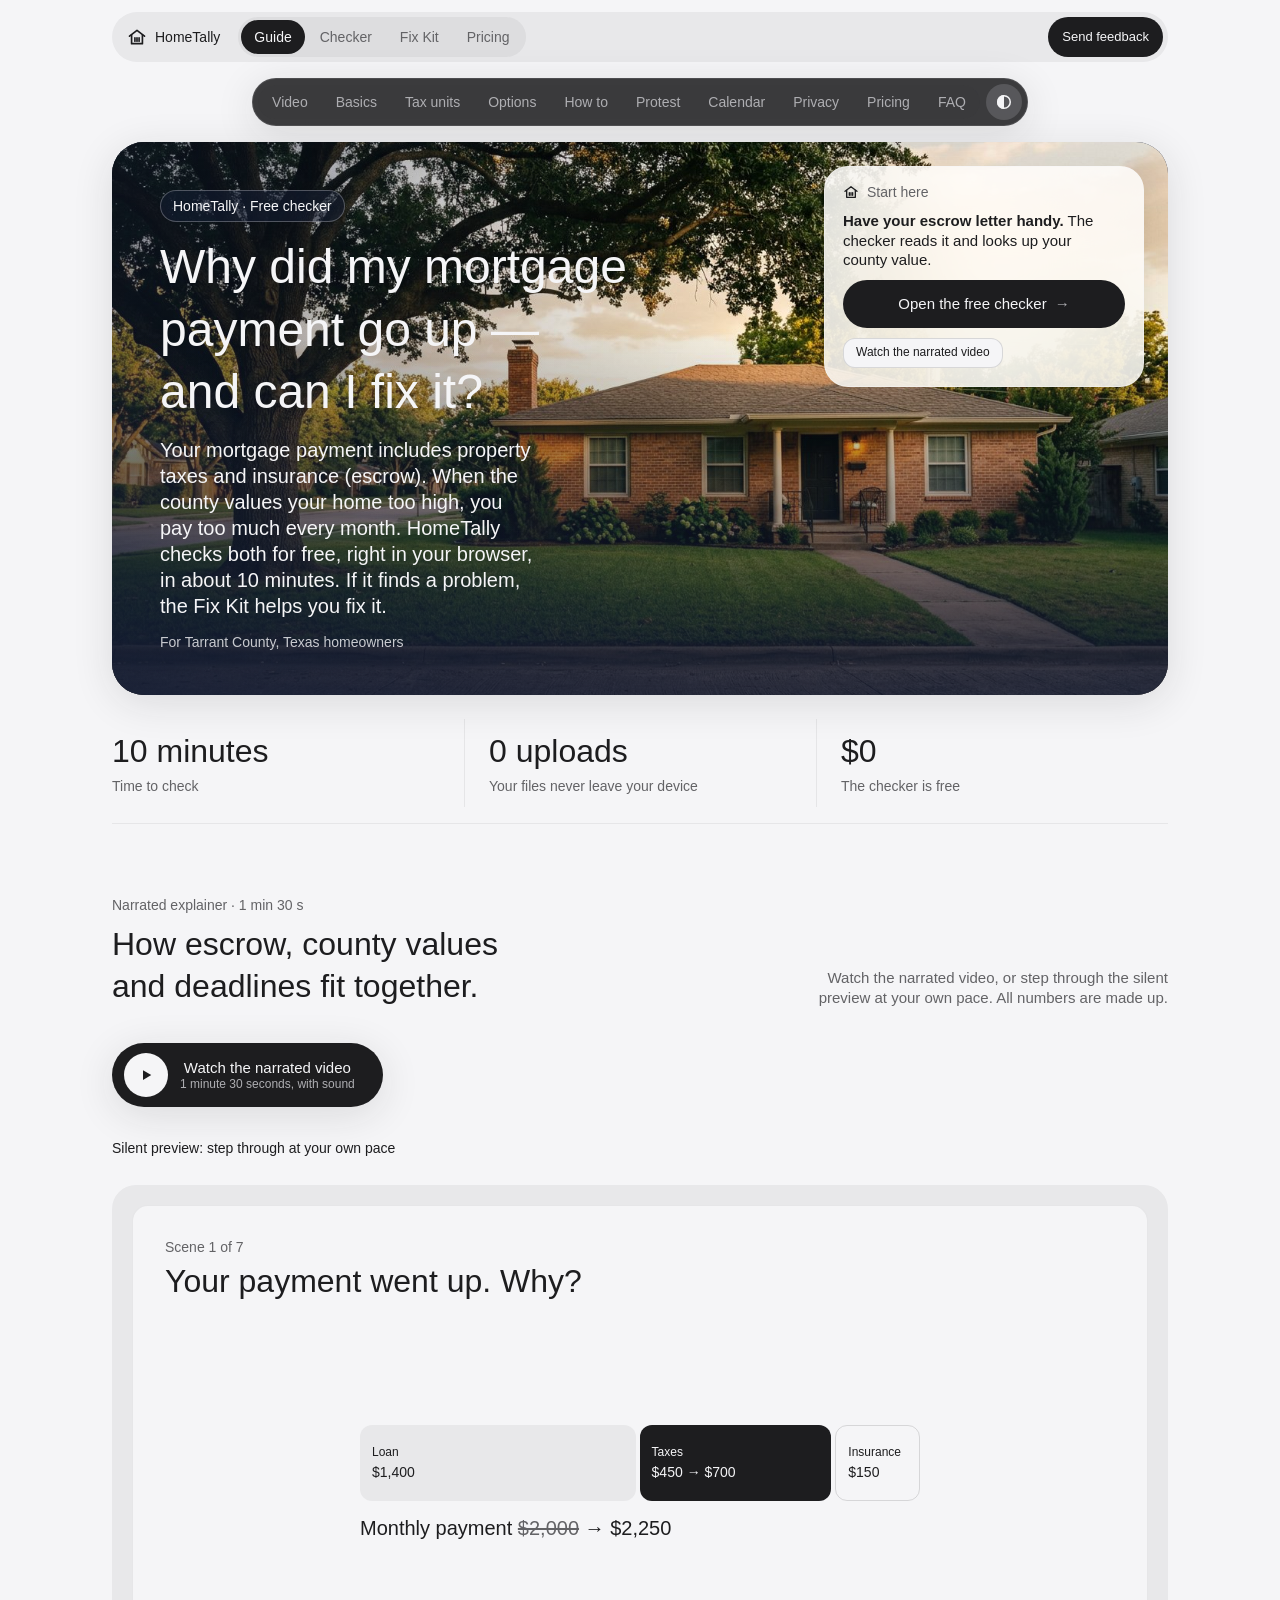
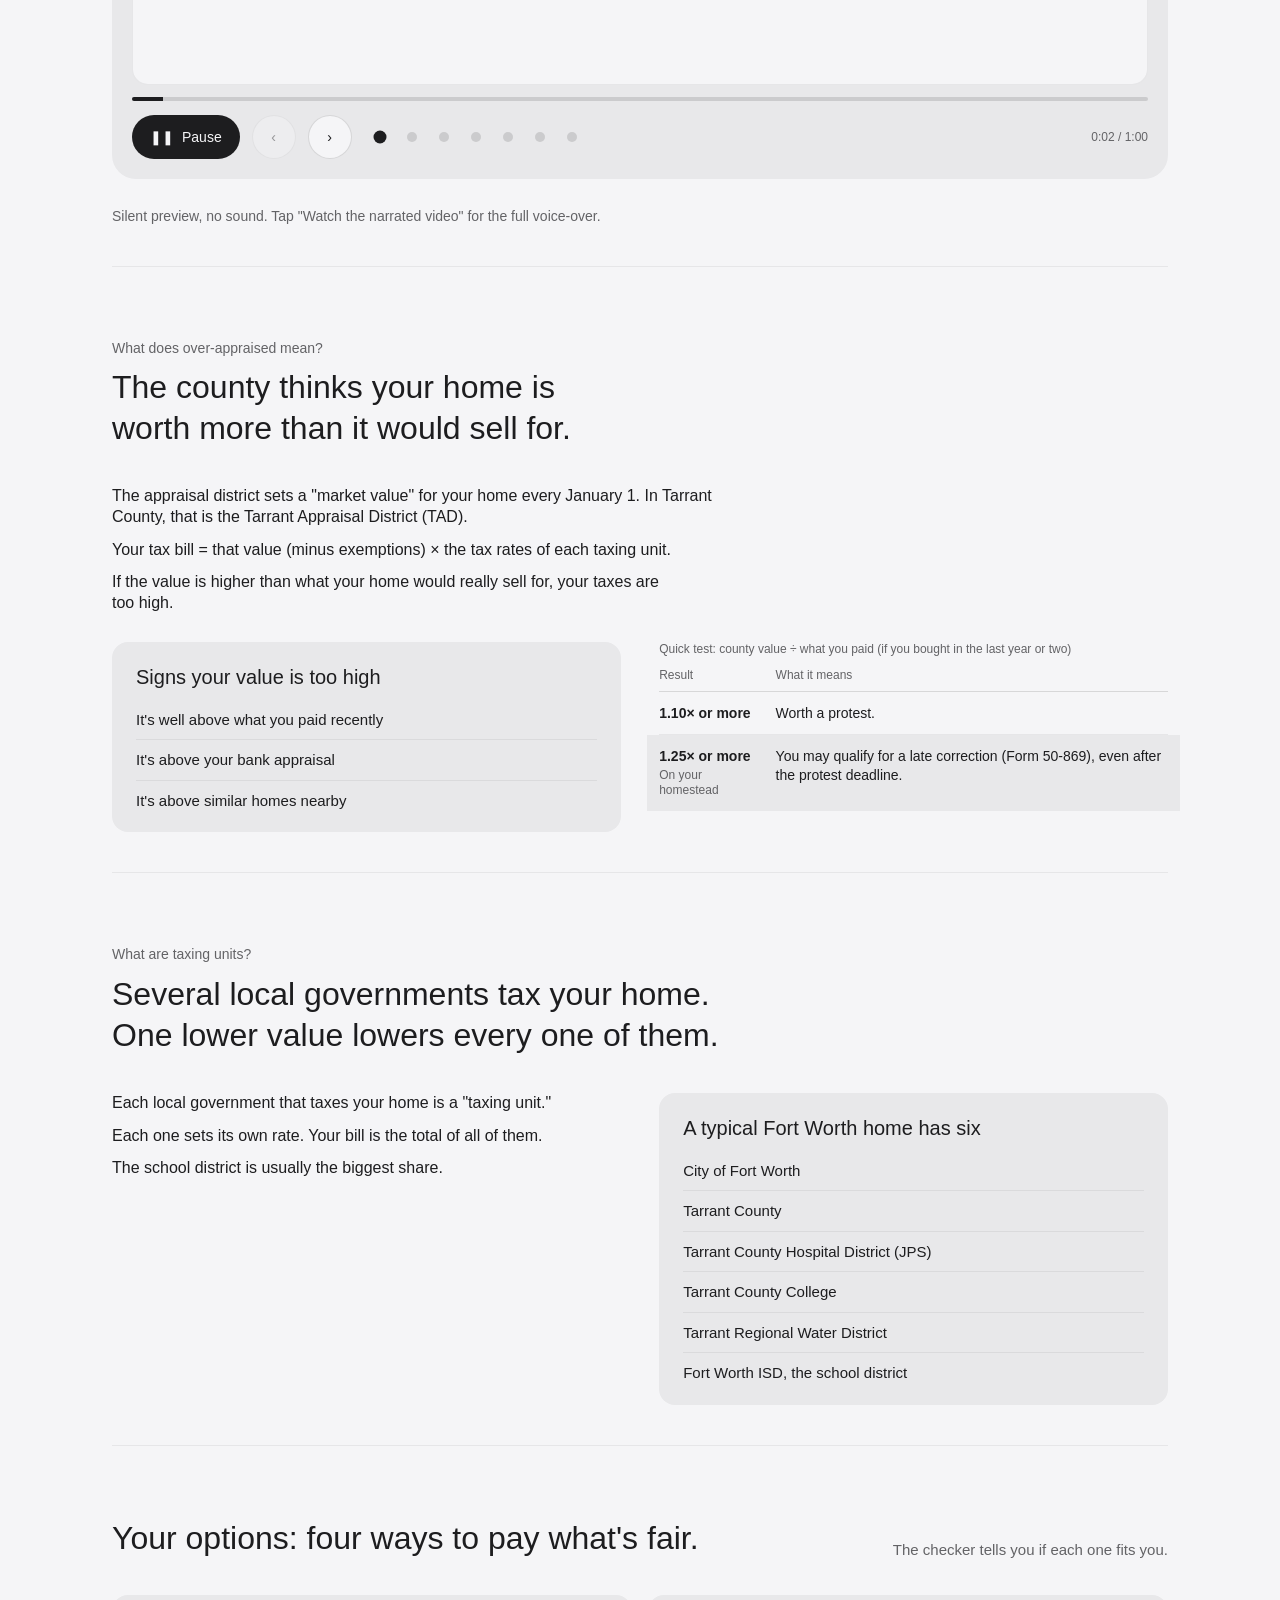
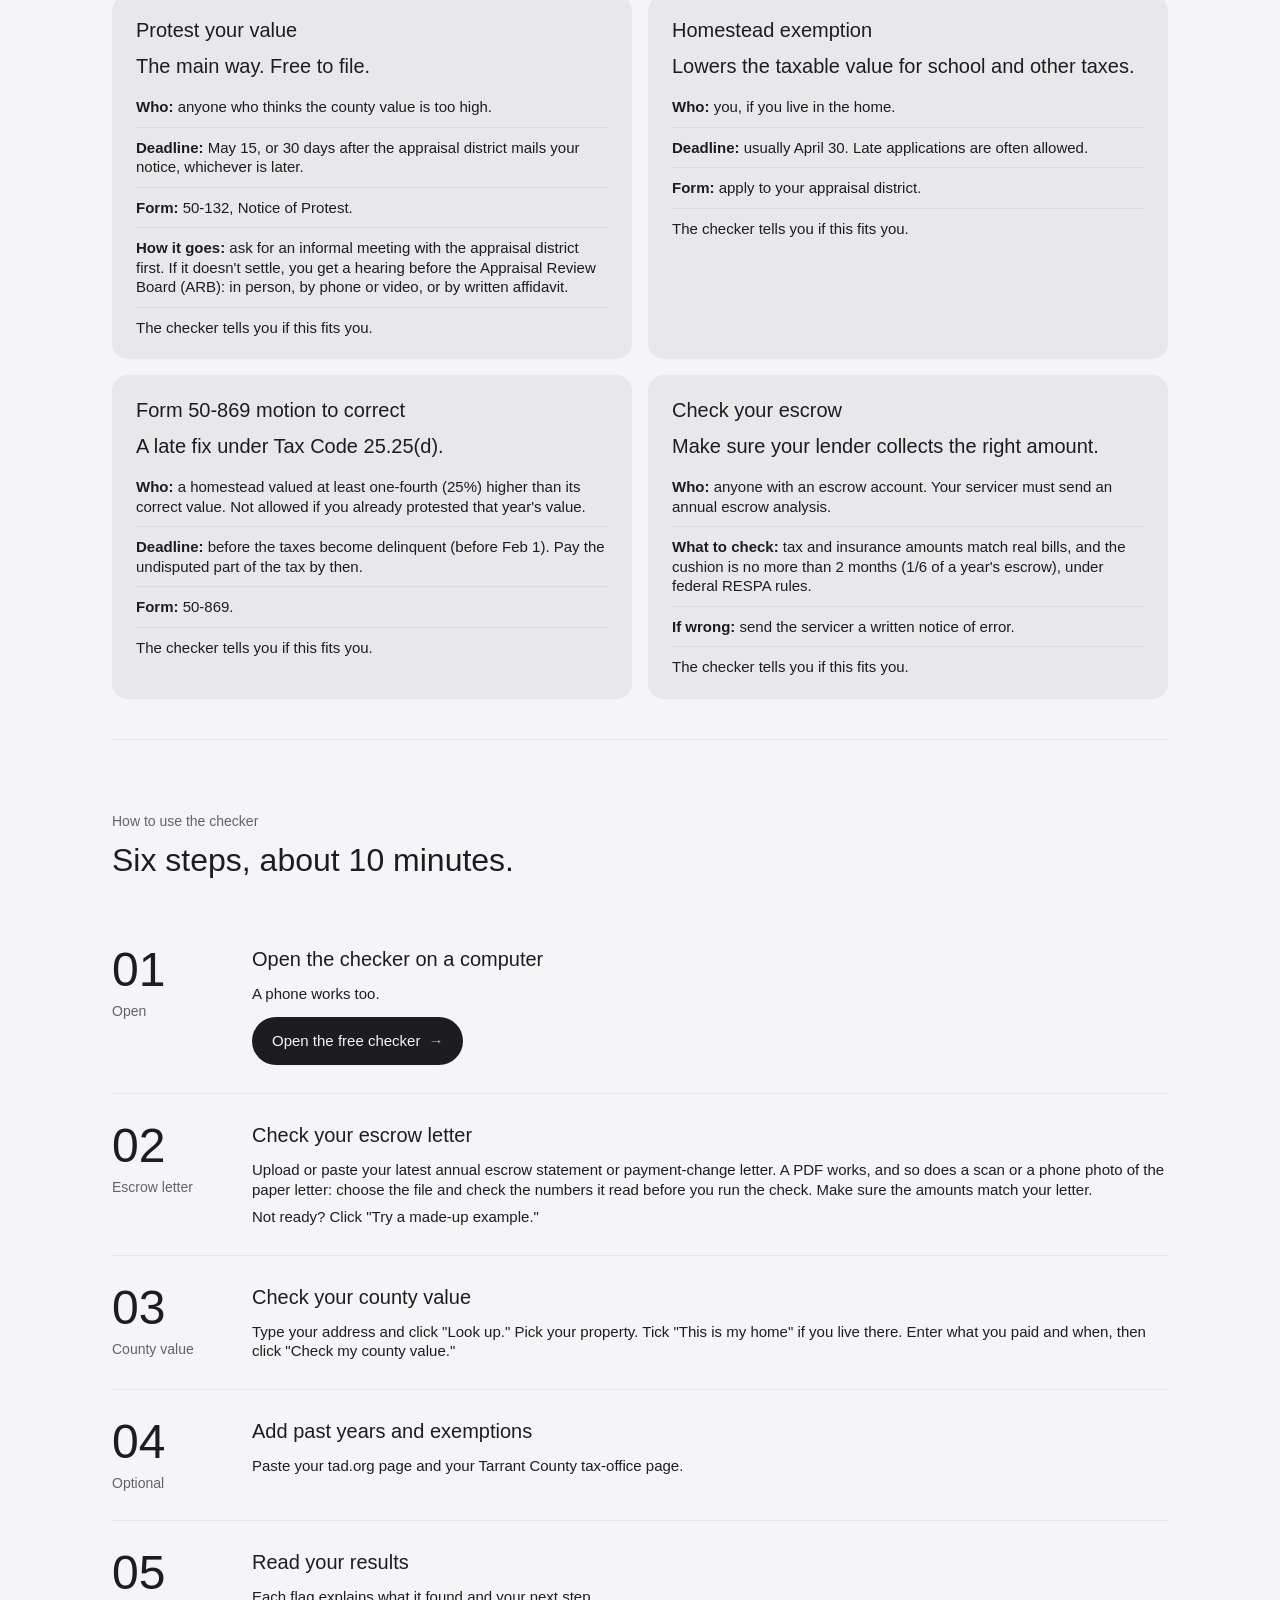
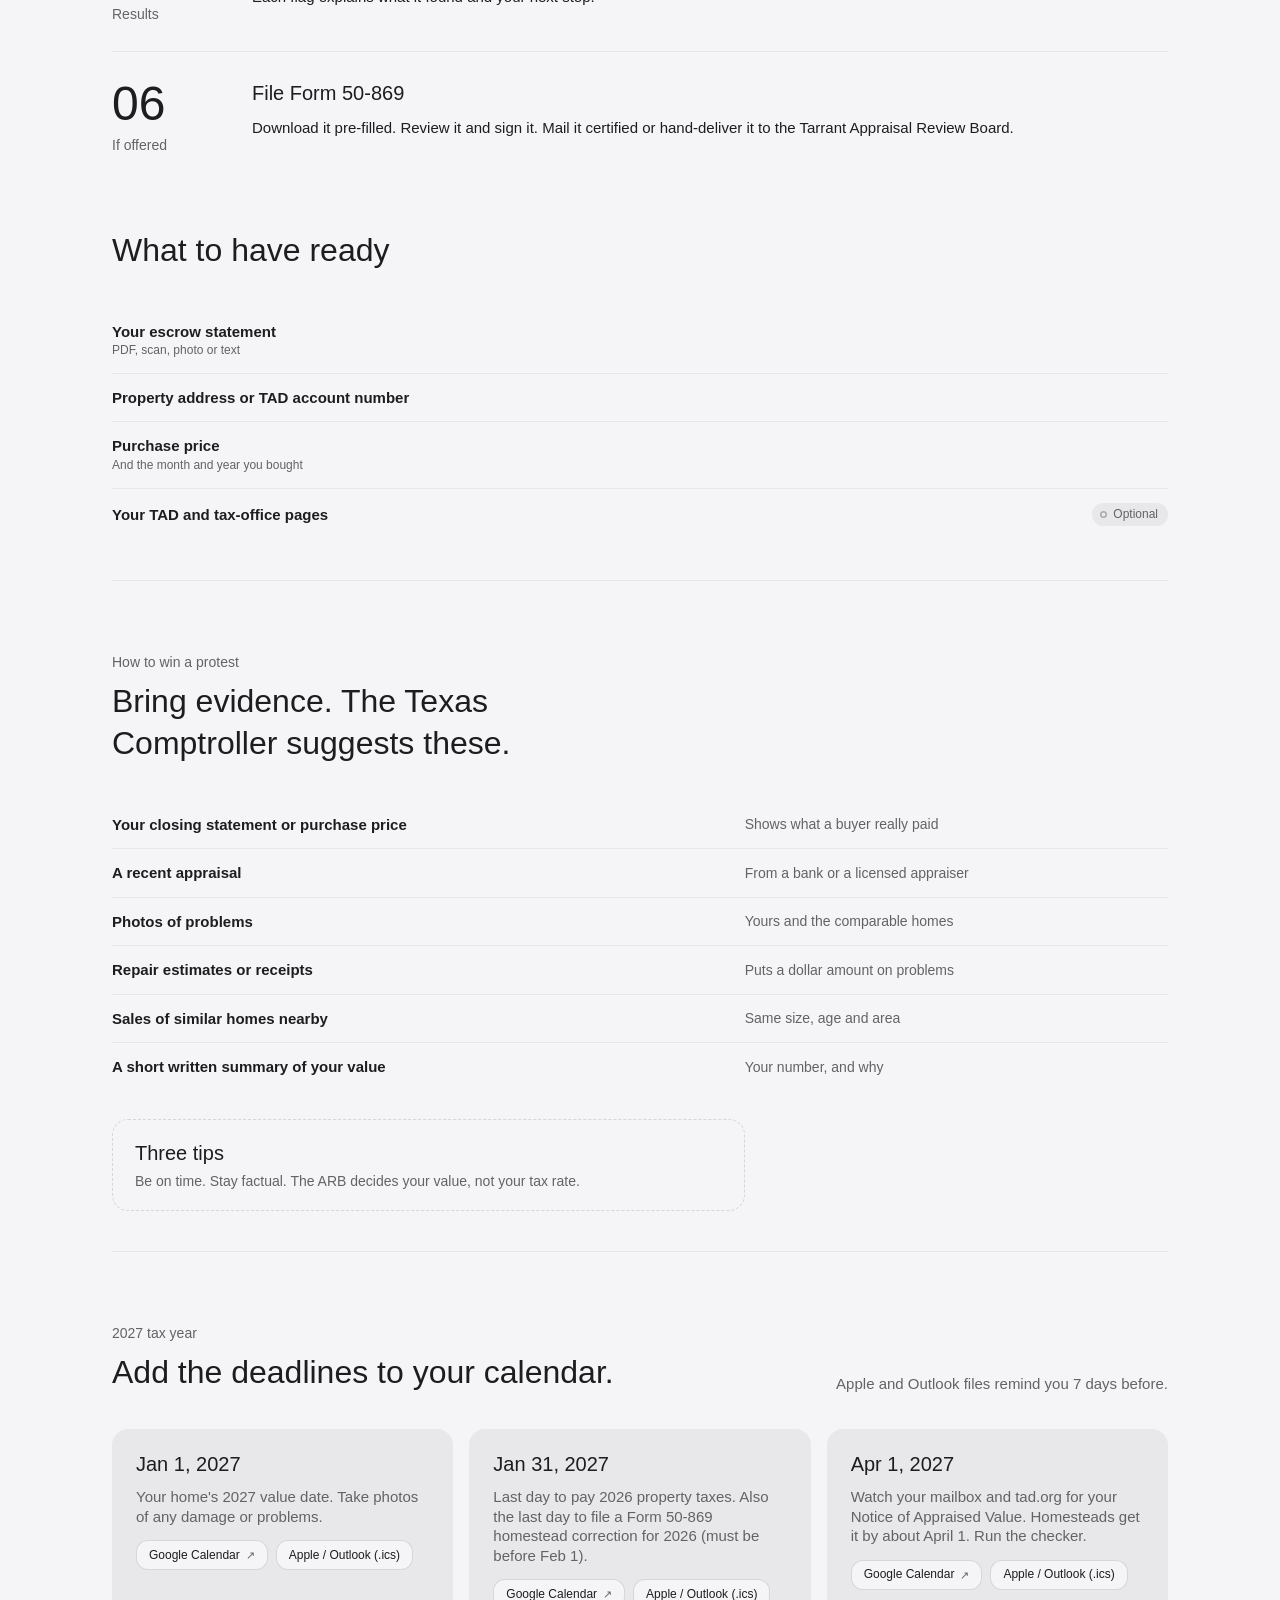
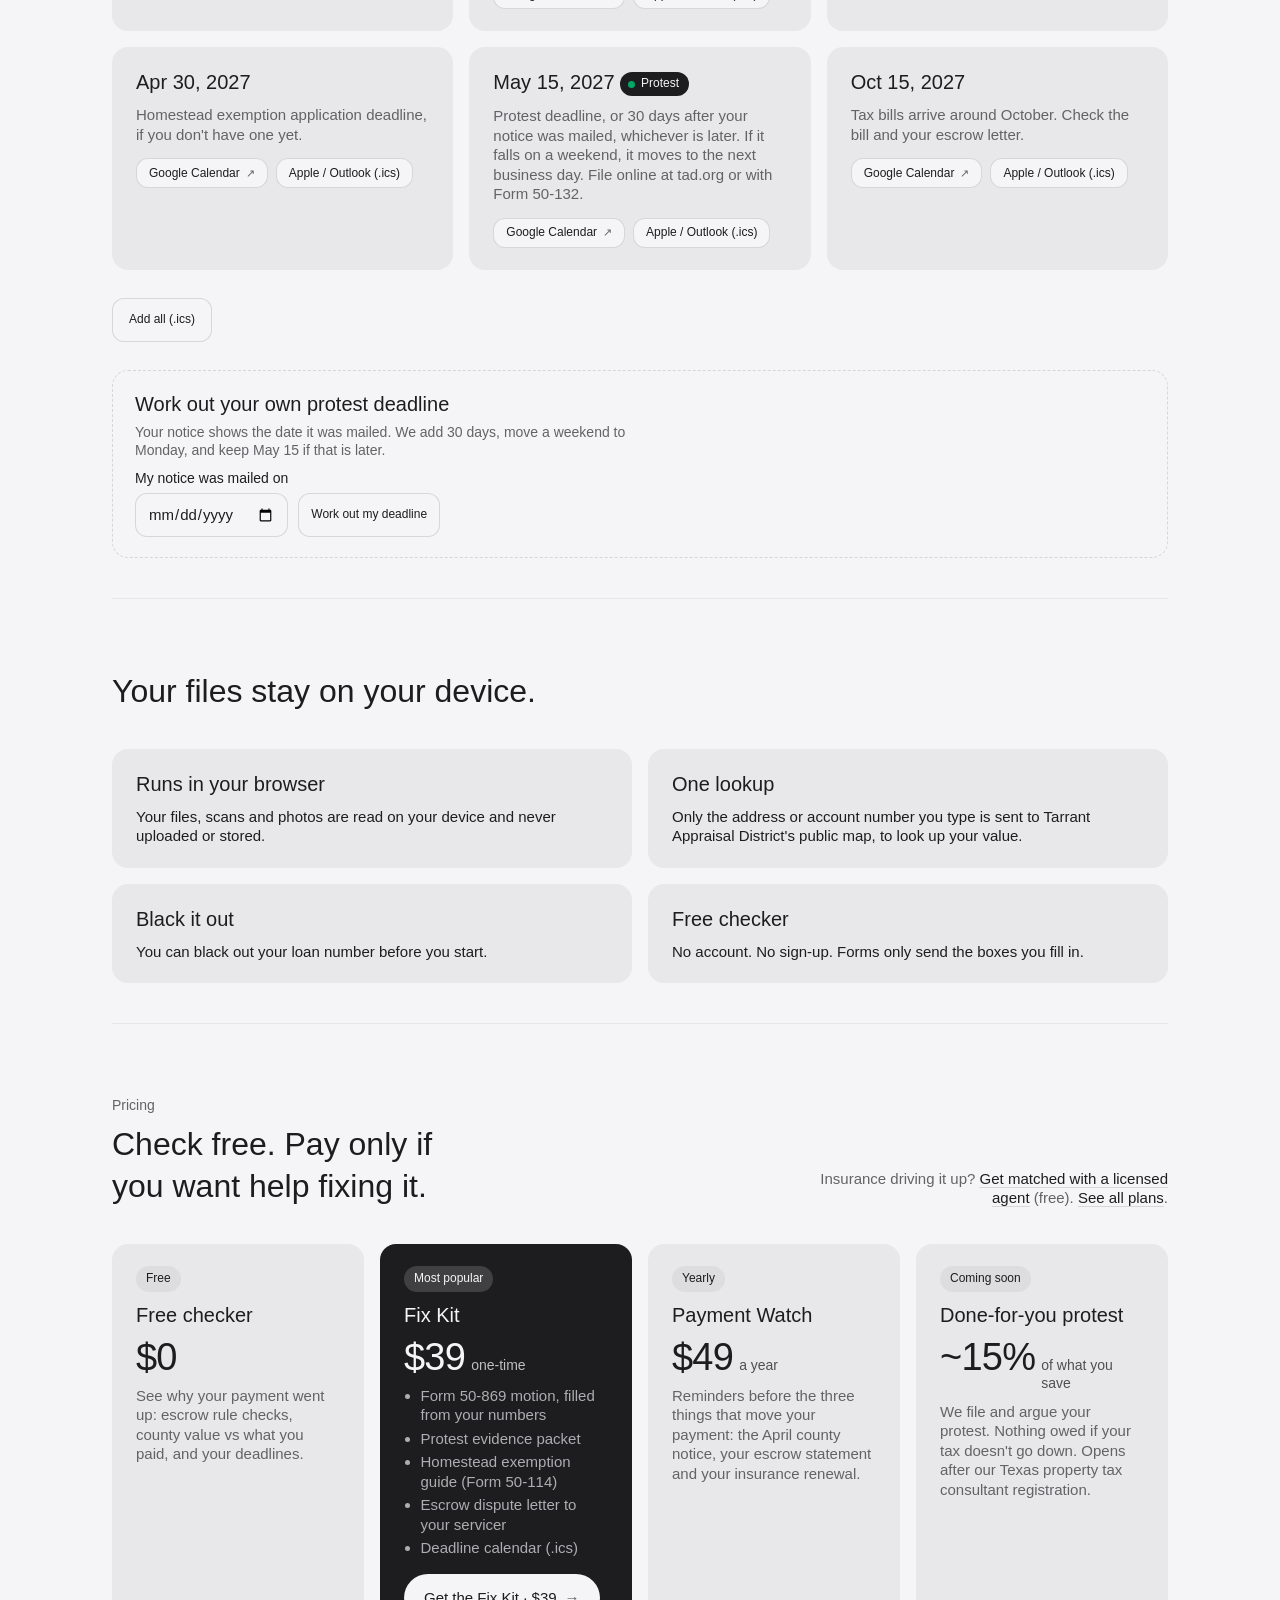
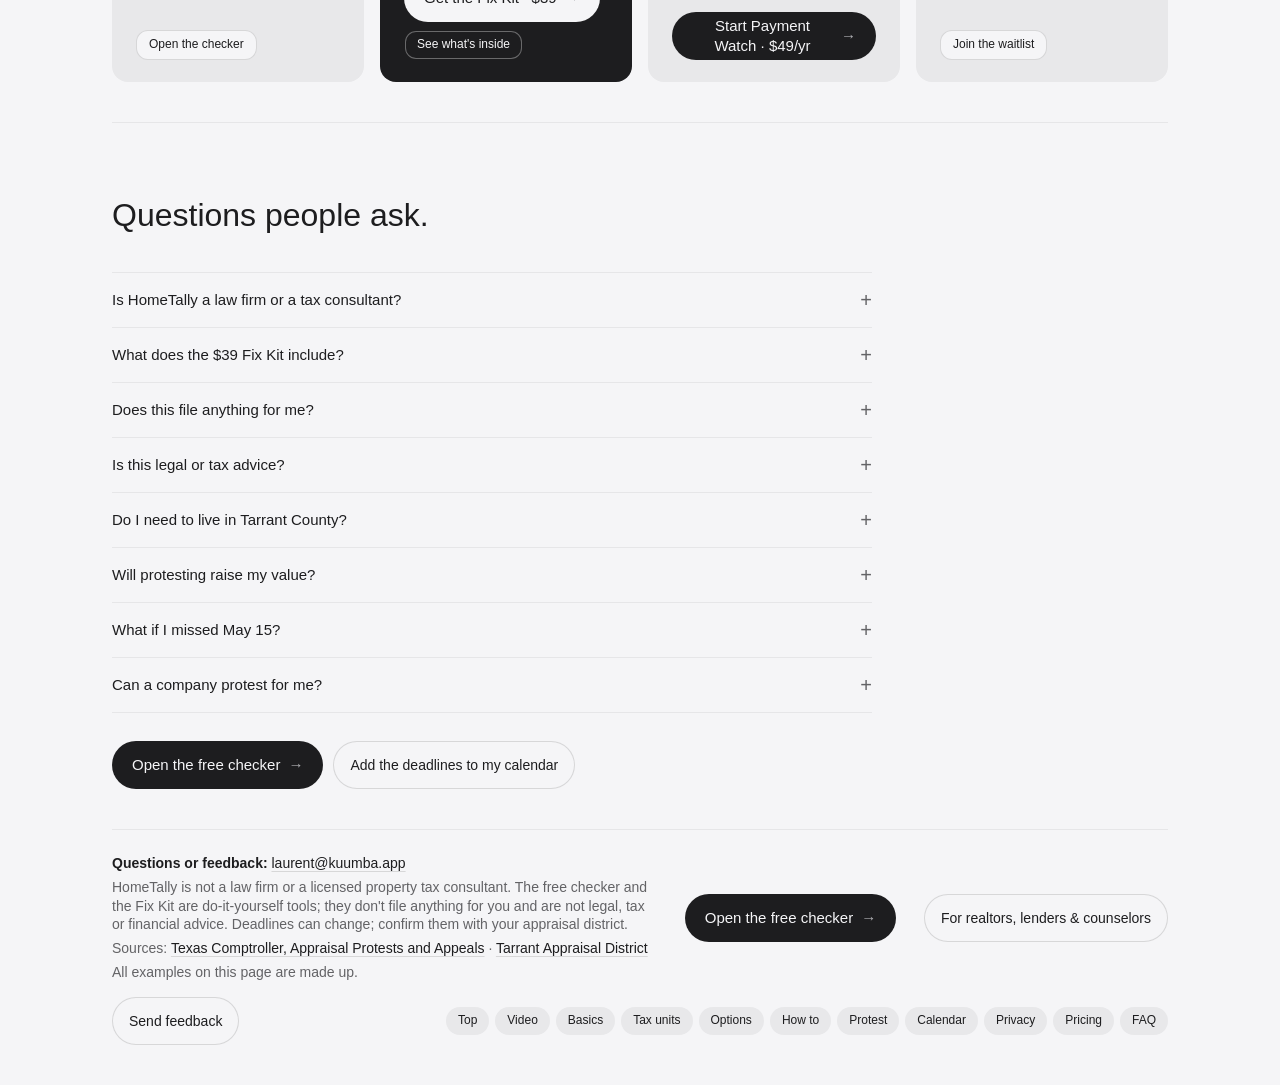
==== commit 40c3148f: "Guide: bring back the silent step-through preview under the narrated video button" ====
--- a/index.html
+++ b/index.html
@@ -241,7 +241,7 @@
           <div class="head">
             <p class="head__eyebrow">Narrated explainer · 1 min 30 s</p>
             <h2>How escrow, county values and deadlines fit together.</h2>
-            <p class="head__sub">A short narrated video with sound. All numbers in it are made up.</p>
+            <p class="head__sub">Watch the narrated video, or step through the silent preview at your own pace. All numbers are made up.</p>
           </div>
           <div class="x-ctas">
             <button class="ht-videobtn" type="button" data-video-open aria-haspopup="dialog">
@@ -249,6 +249,109 @@
               <span>Watch the narrated video<small>1 minute 30 seconds, with sound</small></span>
             </button>
           </div>
+          <h3 class="x-silent-h" style="margin:clamp(20px,3vw,32px) 0 8px;font:var(--type-label)">Silent preview: step through at your own pace</h3>
+          <div class="x-player" id="player">
+            <div class="x-stage" id="stage" aria-live="polite" aria-roledescription="slideshow" aria-label="Silent animated preview">
+              <div class="x-scene is-on" data-cap="Your payment went up. Why?">
+                <div><p class="x-scene__num">Scene 1 of 7</p><p class="x-cap">Your payment went up. Why?</p></div>
+                <div class="x-art" aria-hidden="true">
+                  <div class="x-pay">
+                    <div class="x-pay__bar">
+                      <span class="x-seg x-seg--loan">Loan<b>$1,400</b></span>
+                      <span class="x-seg x-seg--tax">Taxes<b>$450 <span class="x-up">→ $700</span></b></span>
+                      <span class="x-seg x-seg--ins">Insurance<b>$150</b></span>
+                    </div>
+                    <p class="x-pay__total">Monthly payment <s>$2,000</s> <span class="x-up">→ $2,250</span></p>
+                  </div>
+                </div>
+              </div>
+              <div class="x-scene" hidden data-cap="Taxes come from the county's value of your home.">
+                <div><p class="x-scene__num">Scene 2 of 7</p><p class="x-cap">Taxes come from the county's value of your home.</p></div>
+                <div class="x-art" aria-hidden="true">
+                  <div class="x-valued">
+                    <svg class="x-house" viewBox="0 0 200 160">
+                      <path class="x-roof" pathLength="1" d="M14 82 L100 18 L186 82" />
+                      <path pathLength="1" d="M36 70 V150 H164 V70" />
+                      <path pathLength="1" d="M88 150 V108 H112 V150" />
+                      <path pathLength="1" d="M52 92 H78 V114 H52 Z" />
+                      <path pathLength="1" d="M122 92 H148 V114 H122 Z" />
+                    </svg>
+                    <span class="x-tag"><small>TAD value</small>$400,000</span>
+                    <span class="x-paid x-in x-d2">Bought for $300,000</span>
+                  </div>
+                </div>
+              </div>
+              <div class="x-scene" hidden data-cap="Too high? If it's 25% or more above what it's really worth, Texas gives homesteads a fix.">
+                <div><p class="x-scene__num">Scene 3 of 7</p><p class="x-cap">Too high? If it's 25% or more above what it's really worth, Texas gives homesteads a fix.</p></div>
+                <div class="x-art" aria-hidden="true">
+                  <div class="x-meter">
+                    <div class="x-meter__track"><span class="x-meter__fill"></span><span class="x-meter__line"></span></div>
+                    <div class="x-meter__scale"><span style="left:0">1.00×</span><span style="left:50%">1.25× line</span><span style="left:100%">1.50×</span></div>
+                    <p class="x-meter__read">$400,000 ÷ $300,000 = <b>1.33×</b></p>
+                  </div>
+                </div>
+              </div>
+              <div class="x-scene" hidden data-cap="Step 1: Check your escrow letter.">
+                <div><p class="x-scene__num">Scene 4 of 7</p><p class="x-cap">Step 1: Check your escrow letter.</p></div>
+                <div class="x-art" aria-hidden="true">
+                  <div class="x-tool">
+                    <div class="x-tool__bar"><i></i><i></i><i></i><span>HomeTally</span></div>
+                    <div class="x-tool__body">
+                      <div class="x-letter">
+                        <h4>Annual escrow statement</h4>
+                        <p class="x-row">Property tax <b>$5,400</b><span class="x-check x-popin x-d2">✓</span></p>
+                        <p class="x-row">Insurance <b>$1,800</b><span class="x-check x-popin x-d3">✓</span></p>
+                        <p class="x-row">Cushion <b>2 months</b><span class="x-check x-popin x-d4">✓</span></p>
+                      </div>
+                    </div>
+                  </div>
+                </div>
+              </div>
+              <div class="x-scene" hidden data-cap="Step 2: Check your county value.">
+                <div><p class="x-scene__num">Scene 5 of 7</p><p class="x-cap">Step 2: Check your county value.</p></div>
+                <div class="x-art" aria-hidden="true">
+                  <div class="x-tool">
+                    <div class="x-tool__bar"><i></i><i></i><i></i><span>HomeTally</span></div>
+                    <div class="x-tool__body">
+                      <div class="x-field"><span class="x-input"><span class="x-type">100 Sample Ln, Fort Worth</span></span><span class="x-fakebtn">Look up</span></div>
+                      <p class="x-row x-in x-d4">County value <b>$400,000</b></p>
+                      <p class="x-row x-in x-d5">You paid <b>$300,000</b></p>
+                      <p class="x-row x-in x-d6">Compared <b class="x-bad">1.33× too high</b></p>
+                    </div>
+                  </div>
+                </div>
+              </div>
+              <div class="x-scene" hidden data-cap="Step 3: Get your next step.">
+                <div><p class="x-scene__num">Scene 6 of 7</p><p class="x-cap">Step 3: Get your next step.</p></div>
+                <div class="x-art" aria-hidden="true">
+                  <div class="x-flags">
+                    <p class="x-flag x-in x-d1"><svg viewBox="0 0 24 24" fill="currentColor"><path d="M5 2h2v20H5zM8 3h11l-3 5 3 5H8z"/></svg><span>Protest in May<small>Value looks too high</small></span></p>
+                    <p class="x-flag x-in x-d3"><svg viewBox="0 0 24 24" fill="currentColor"><path d="M5 2h2v20H5zM8 3h11l-3 5 3 5H8z"/></svg><span>Homestead exemption<small>You live here but have none</small></span></p>
+                    <p class="x-flag x-in x-d5"><svg viewBox="0 0 24 24" fill="currentColor"><path d="M5 2h2v20H5zM8 3h11l-3 5 3 5H8z"/></svg><span>Form 50-869 motion<small>25% or more over, on a homestead</small></span></p>
+                  </div>
+                </div>
+              </div>
+              <div class="x-scene" hidden data-cap="Step 4: Put the deadlines on your calendar.">
+                <div><p class="x-scene__num">Scene 7 of 7</p><p class="x-cap">Step 4: Put the deadlines on your calendar.</p></div>
+                <div class="x-art" aria-hidden="true">
+                  <div class="x-cals">
+                    <div class="x-cal"><p class="x-cal__m">Apr</p><p class="x-cal__d">30</p><p class="x-cal__w">Homestead</p><span class="x-check x-popin">✓</span></div>
+                    <div class="x-cal"><p class="x-cal__m">May</p><p class="x-cal__d">15</p><p class="x-cal__w">Protest</p><span class="x-check x-popin">✓</span></div>
+                    <div class="x-cal"><p class="x-cal__m">Jan</p><p class="x-cal__d">31</p><p class="x-cal__w">Form 50-869</p><span class="x-check x-popin">✓</span></div>
+                  </div>
+                </div>
+              </div>
+            </div>
+            <div class="x-progress" aria-hidden="true"><span id="xbar"></span></div>
+            <div class="x-controls">
+              <button class="x-play" id="xplay" type="button" aria-label="Play explainer"><span aria-hidden="true" id="xicon">▶</span> <span id="xlabel">Play</span></button>
+              <button class="x-step" id="xprev" type="button" aria-label="Previous scene">‹</button>
+              <button class="x-step" id="xnext" type="button" aria-label="Next scene">›</button>
+              <div class="x-dots" id="xdots" role="group" aria-label="Choose a scene"></div>
+              <span class="x-time" id="xtime">0:00 / 1:00</span>
+            </div>
+          </div>
+          <p class="fineprint">Silent preview, no sound. Tap "Watch the narrated video" for the full voice-over.</p>
         </section>
 
         <section class="section" id="basics" data-nav="Basics">
@@ -599,6 +702,86 @@
     </script>
     <script>
       (function () {
+        /* ---------- Explainer player ---------- */
+        var stage = document.getElementById("stage");
+        var scenes = Array.prototype.slice.call(stage.querySelectorAll(".x-scene"));
+        var N = scenes.length, D = 8500, TOTAL = N * D;
+        var playBtn = document.getElementById("xplay"), icon = document.getElementById("xicon"), label = document.getElementById("xlabel");
+        var prev = document.getElementById("xprev"), next = document.getElementById("xnext");
+        var dotsBox = document.getElementById("xdots"), bar = document.getElementById("xbar");
+        var timeEl = document.getElementById("xtime");
+        var cur = 0, t = 0, playing = false, last = 0, started = false;
+        var reduce = window.matchMedia("(prefers-reduced-motion: reduce)").matches;
+
+        var dots = scenes.map(function (s, k) {
+          var b = document.createElement("button");
+          b.type = "button";
+          b.setAttribute("aria-label", "Scene " + (k + 1) + ": " + s.getAttribute("data-cap"));
+          b.addEventListener("click", function () { go(k, true); });
+          dotsBox.appendChild(b);
+          return b;
+        });
+
+        function fmt(ms) { var s = Math.round(ms / 1000); return Math.floor(s / 60) + ":" + String(s % 60).padStart(2, "0"); }
+        function paint() {
+          var done = Math.min(cur * D + t, TOTAL);
+          bar.style.width = (done / TOTAL) * 100 + "%";
+          timeEl.textContent = fmt(done) + " / " + fmt(TOTAL);
+        }
+        function go(n, manual) {
+          cur = Math.max(0, Math.min(N - 1, n)); t = 0;
+          scenes.forEach(function (s, k) {
+            s.classList.remove("is-on");
+            s.hidden = k !== cur;
+          });
+          void scenes[cur].offsetWidth;
+          scenes[cur].classList.add("is-on");
+          if (manual) stage.classList.remove("is-frozen");
+          dots.forEach(function (d, k) { if (k === cur) d.setAttribute("aria-current", "step"); else d.removeAttribute("aria-current"); });
+          prev.disabled = cur === 0; next.disabled = cur === N - 1;
+          paint();
+        }
+        function setPlaying(p) {
+          playing = p;
+          icon.textContent = p ? "❚❚" : "▶";
+          label.textContent = p ? "Pause" : "Play";
+          playBtn.setAttribute("aria-label", (p ? "Pause" : "Play") + " explainer");
+          stage.classList.toggle("is-frozen", !p);
+          if (p) { last = performance.now(); requestAnimationFrame(tick); }
+        }
+        function tick(now) {
+          if (!playing) return;
+          t += now - last; last = now;
+          if (t >= D) {
+            if (cur < N - 1) go(cur + 1);
+            else { t = D; paint(); setPlaying(false); stage.classList.remove("is-frozen"); return; }
+          }
+          paint();
+          requestAnimationFrame(tick);
+        }
+        playBtn.addEventListener("click", function () {
+          started = true;
+          if (!playing && cur === N - 1 && t >= D) go(0);
+          setPlaying(!playing);
+        });
+        prev.addEventListener("click", function () { go(cur - 1, true); });
+        next.addEventListener("click", function () { go(cur + 1, true); });
+        stage.addEventListener("keydown", function (e) {
+          if (e.key === "ArrowRight") go(cur + 1, true);
+          if (e.key === "ArrowLeft") go(cur - 1, true);
+        });
+        stage.tabIndex = 0;
+        go(0);
+        stage.classList.remove("is-frozen");
+        if (!reduce && "IntersectionObserver" in window) {
+          var io = new IntersectionObserver(function (es) {
+            es.forEach(function (e) {
+              if (e.isIntersecting && !started) { started = true; go(0); setPlaying(true); io.disconnect(); }
+            });
+          }, { threshold: 0.6 });
+          io.observe(stage);
+        }
+
         /* ---------- Narrated video modal (video loads only when opened) ---------- */
         var vModal = document.getElementById("videoModal"), vEl = document.getElementById("videoEl"), vOpener = null;
         function vOpen(e) {
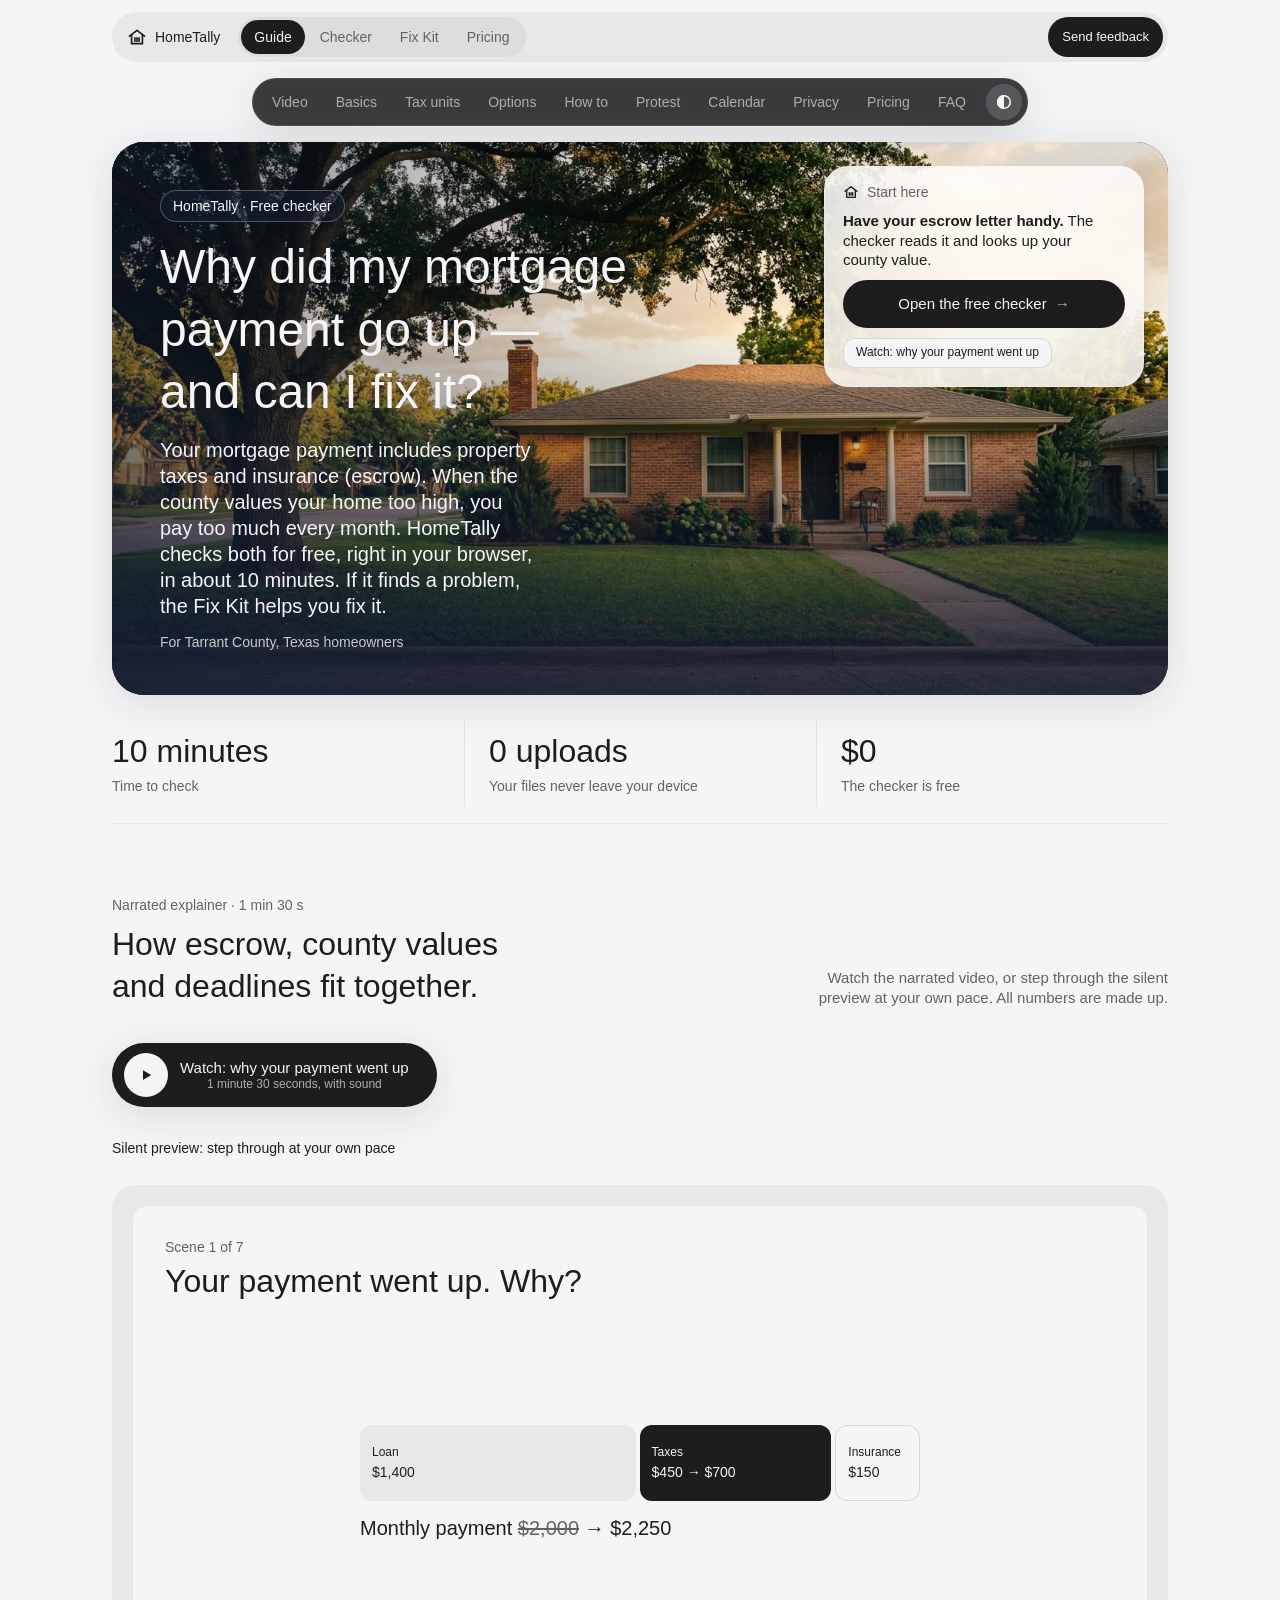
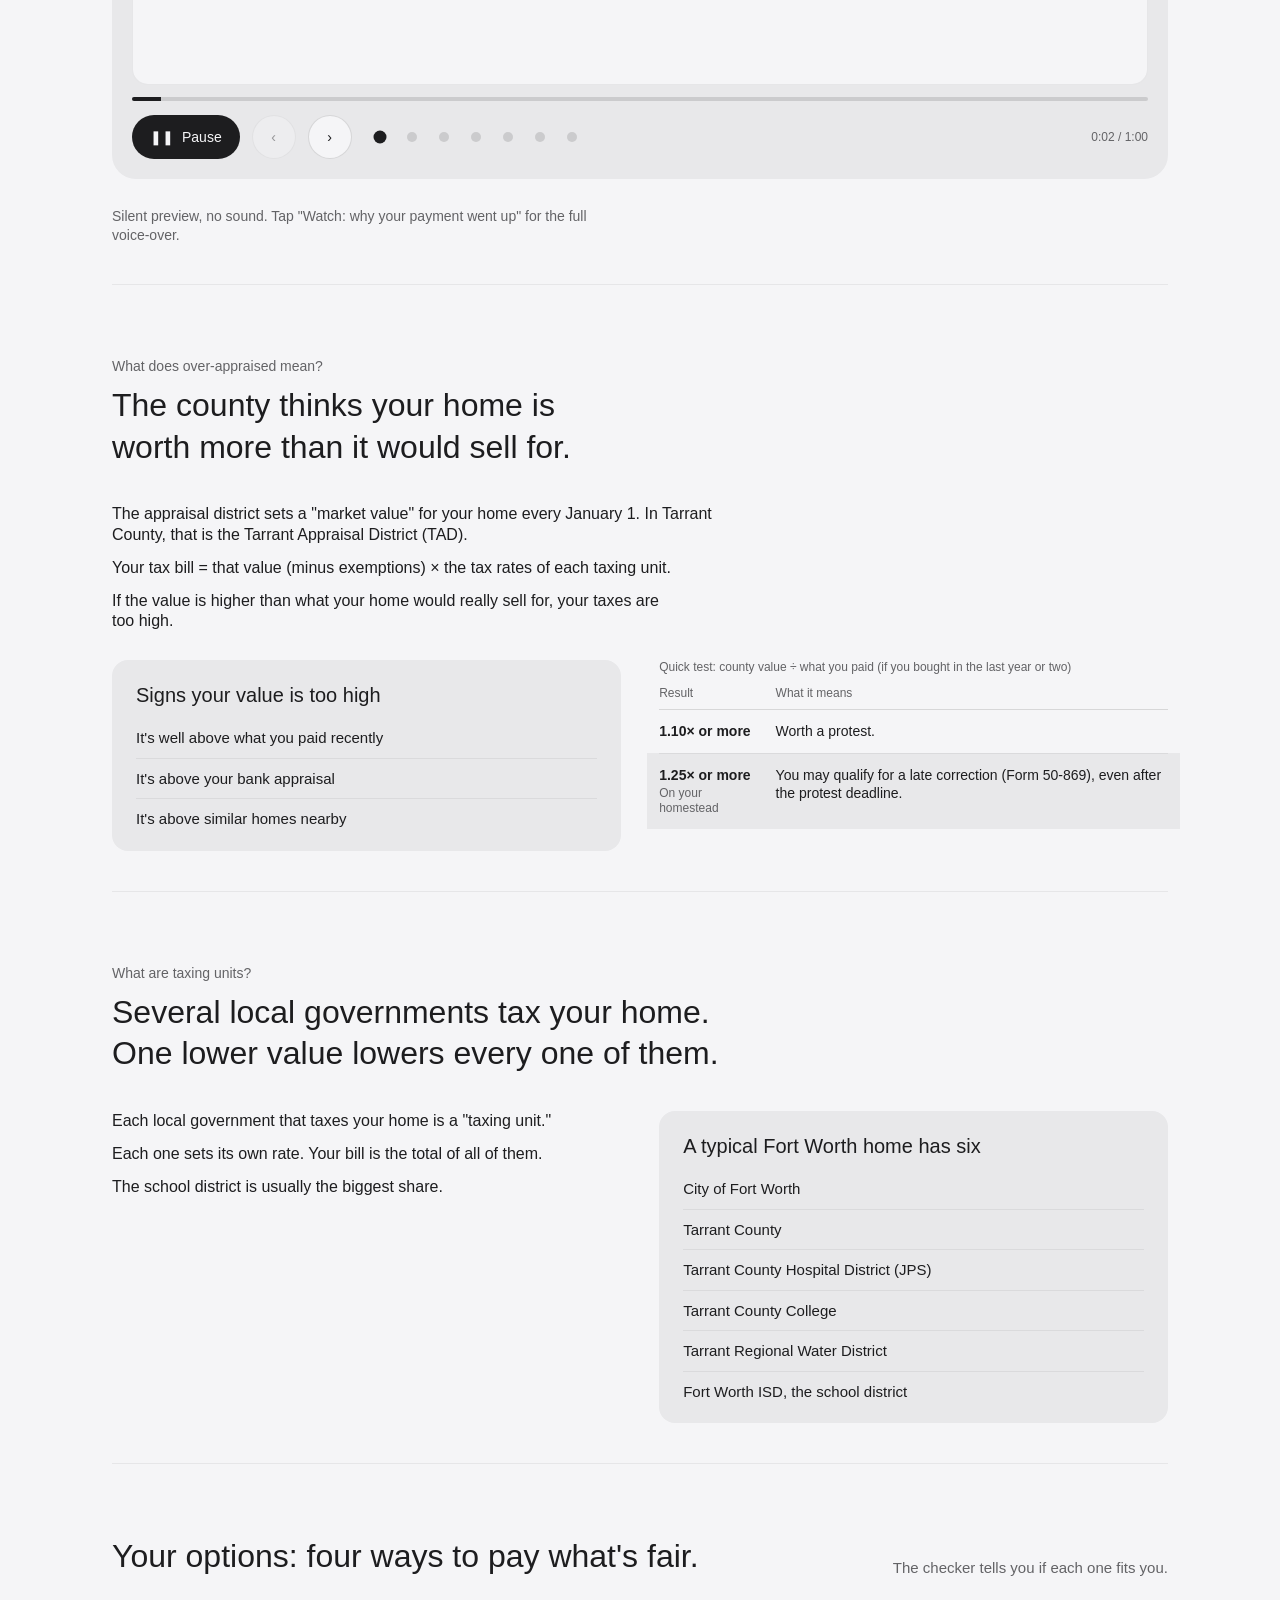
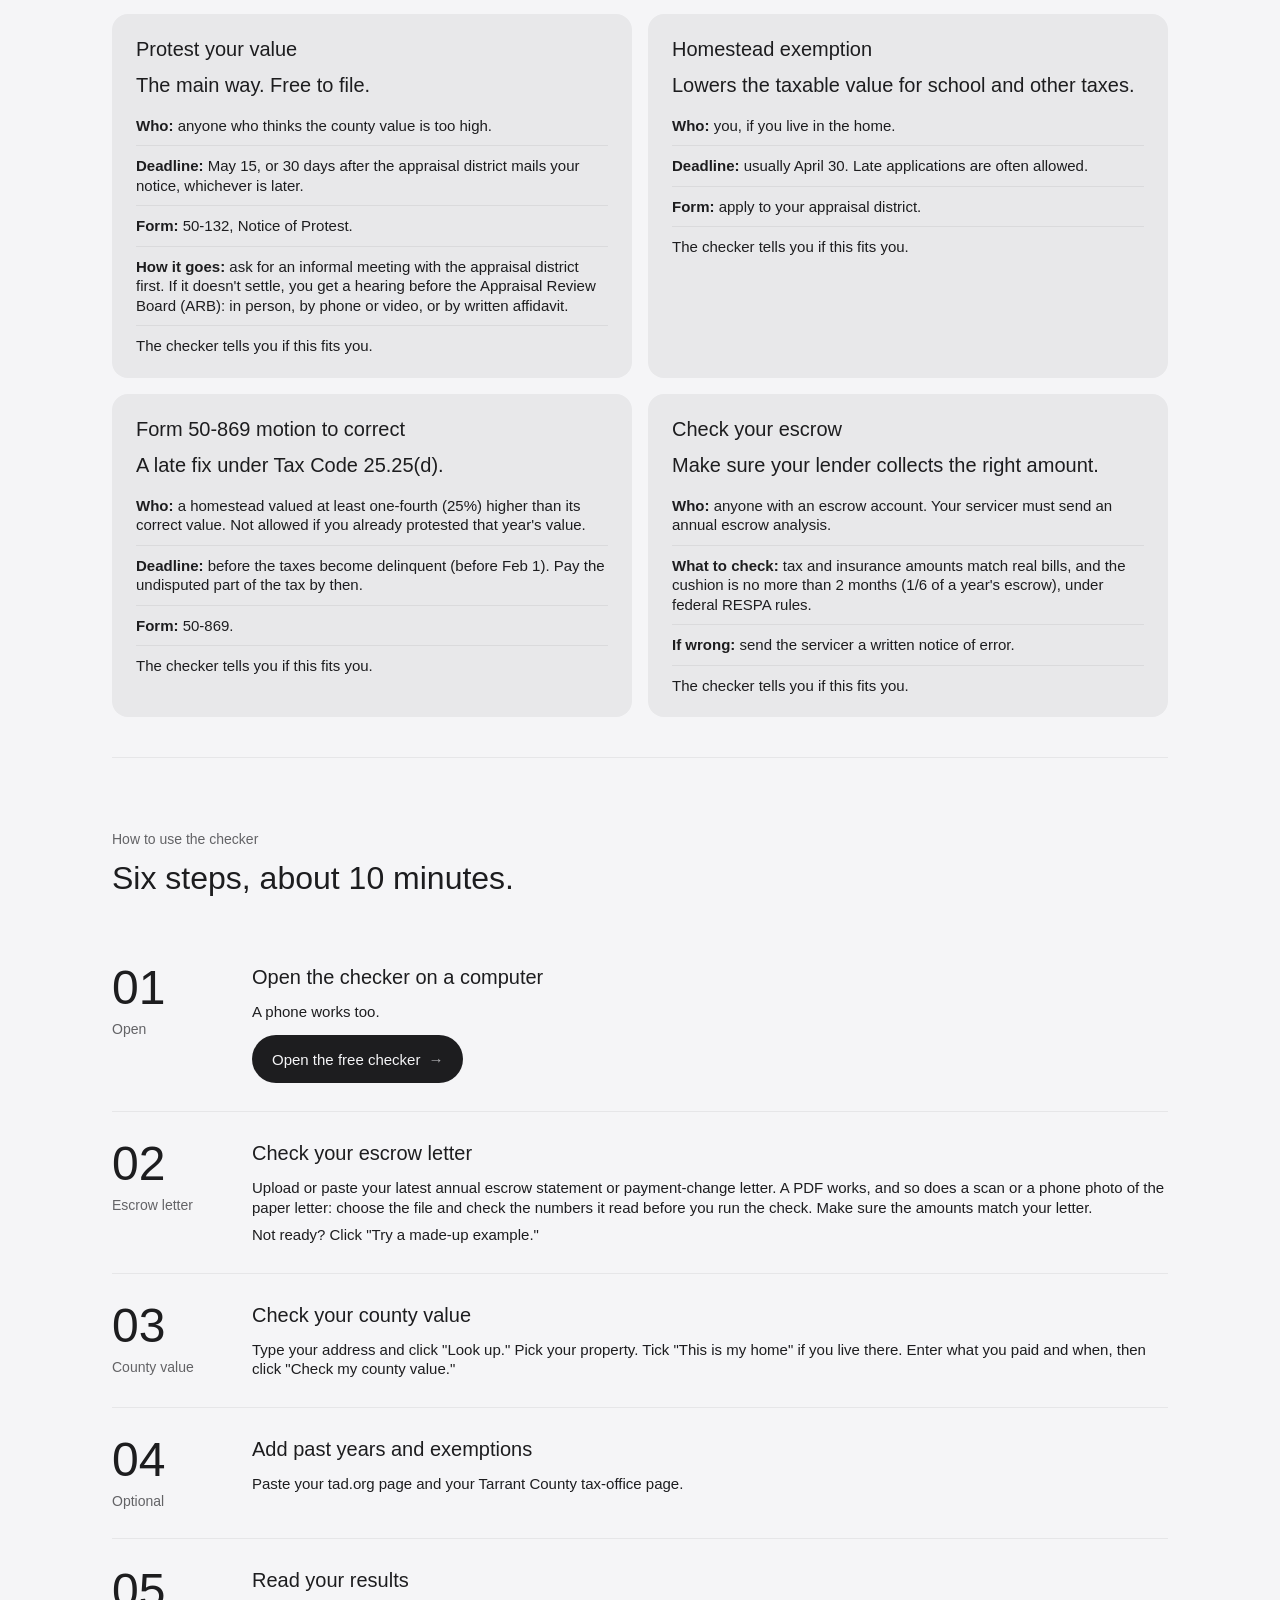
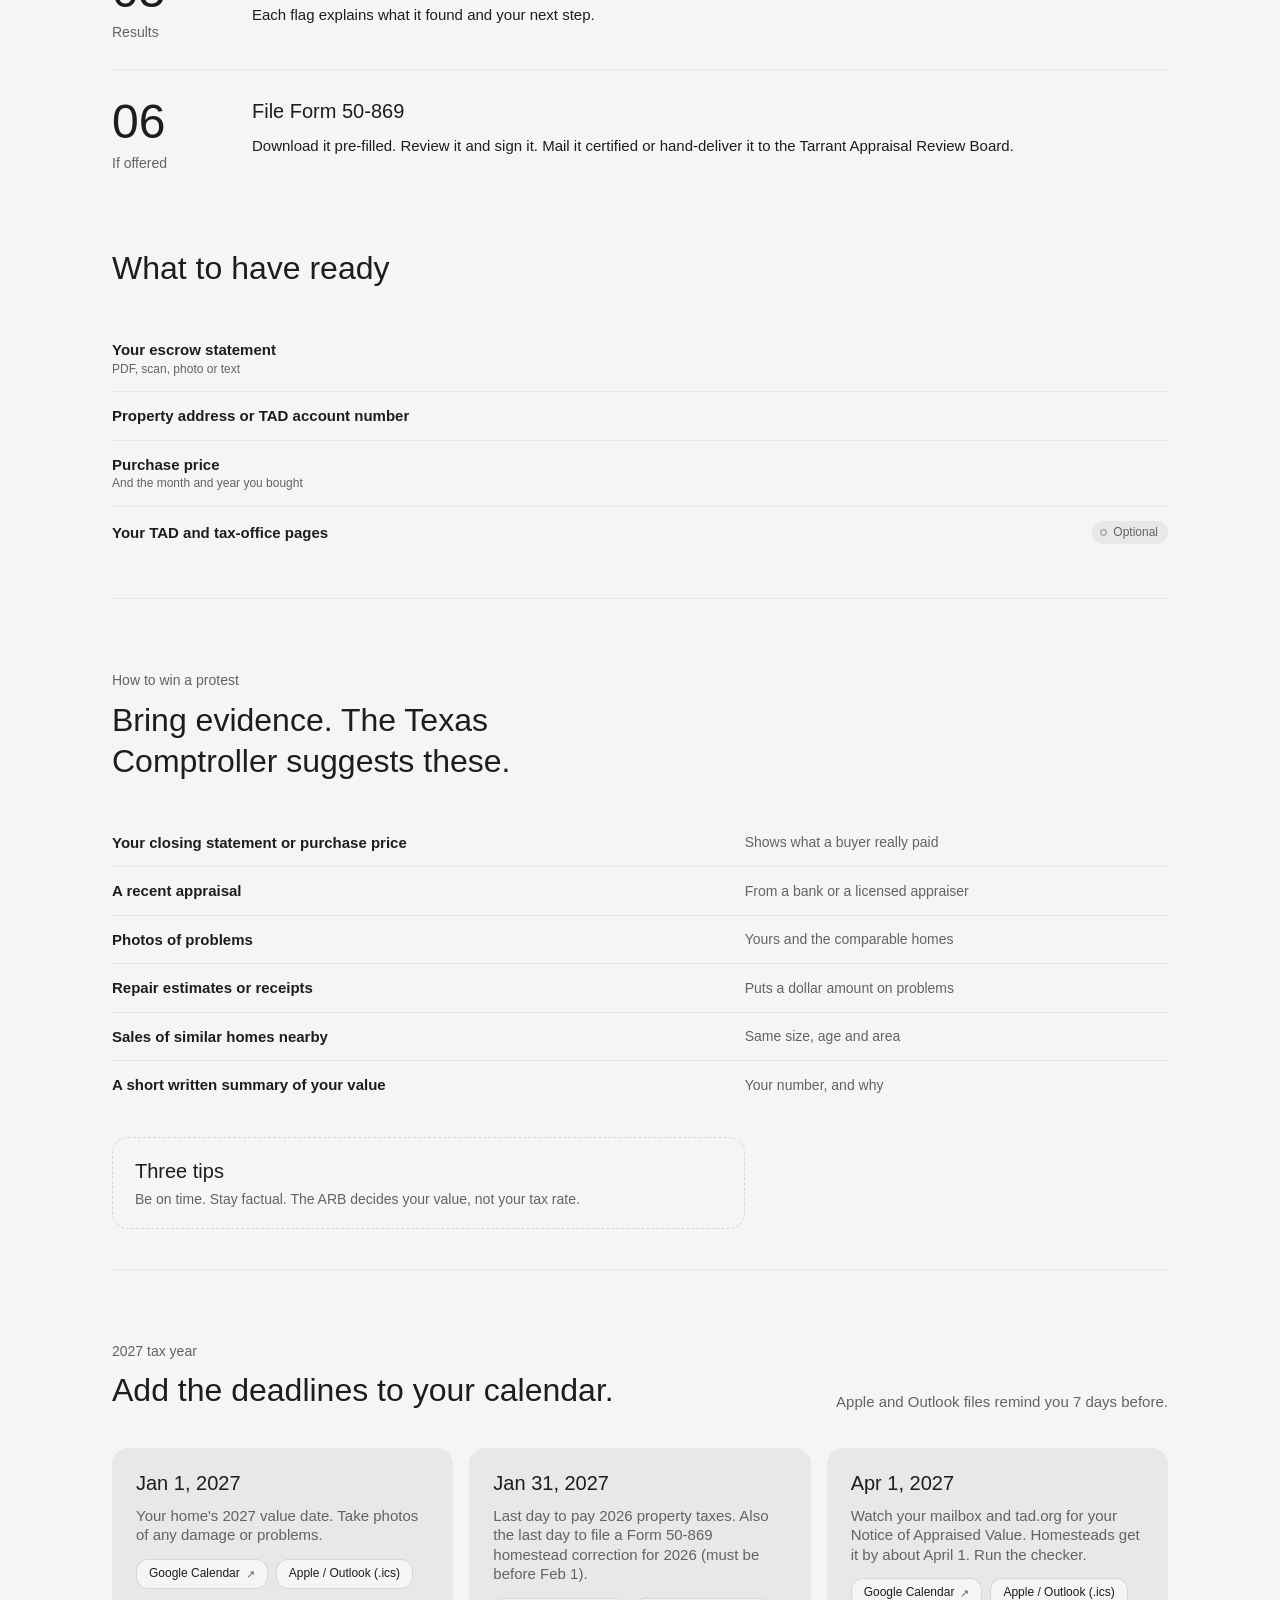
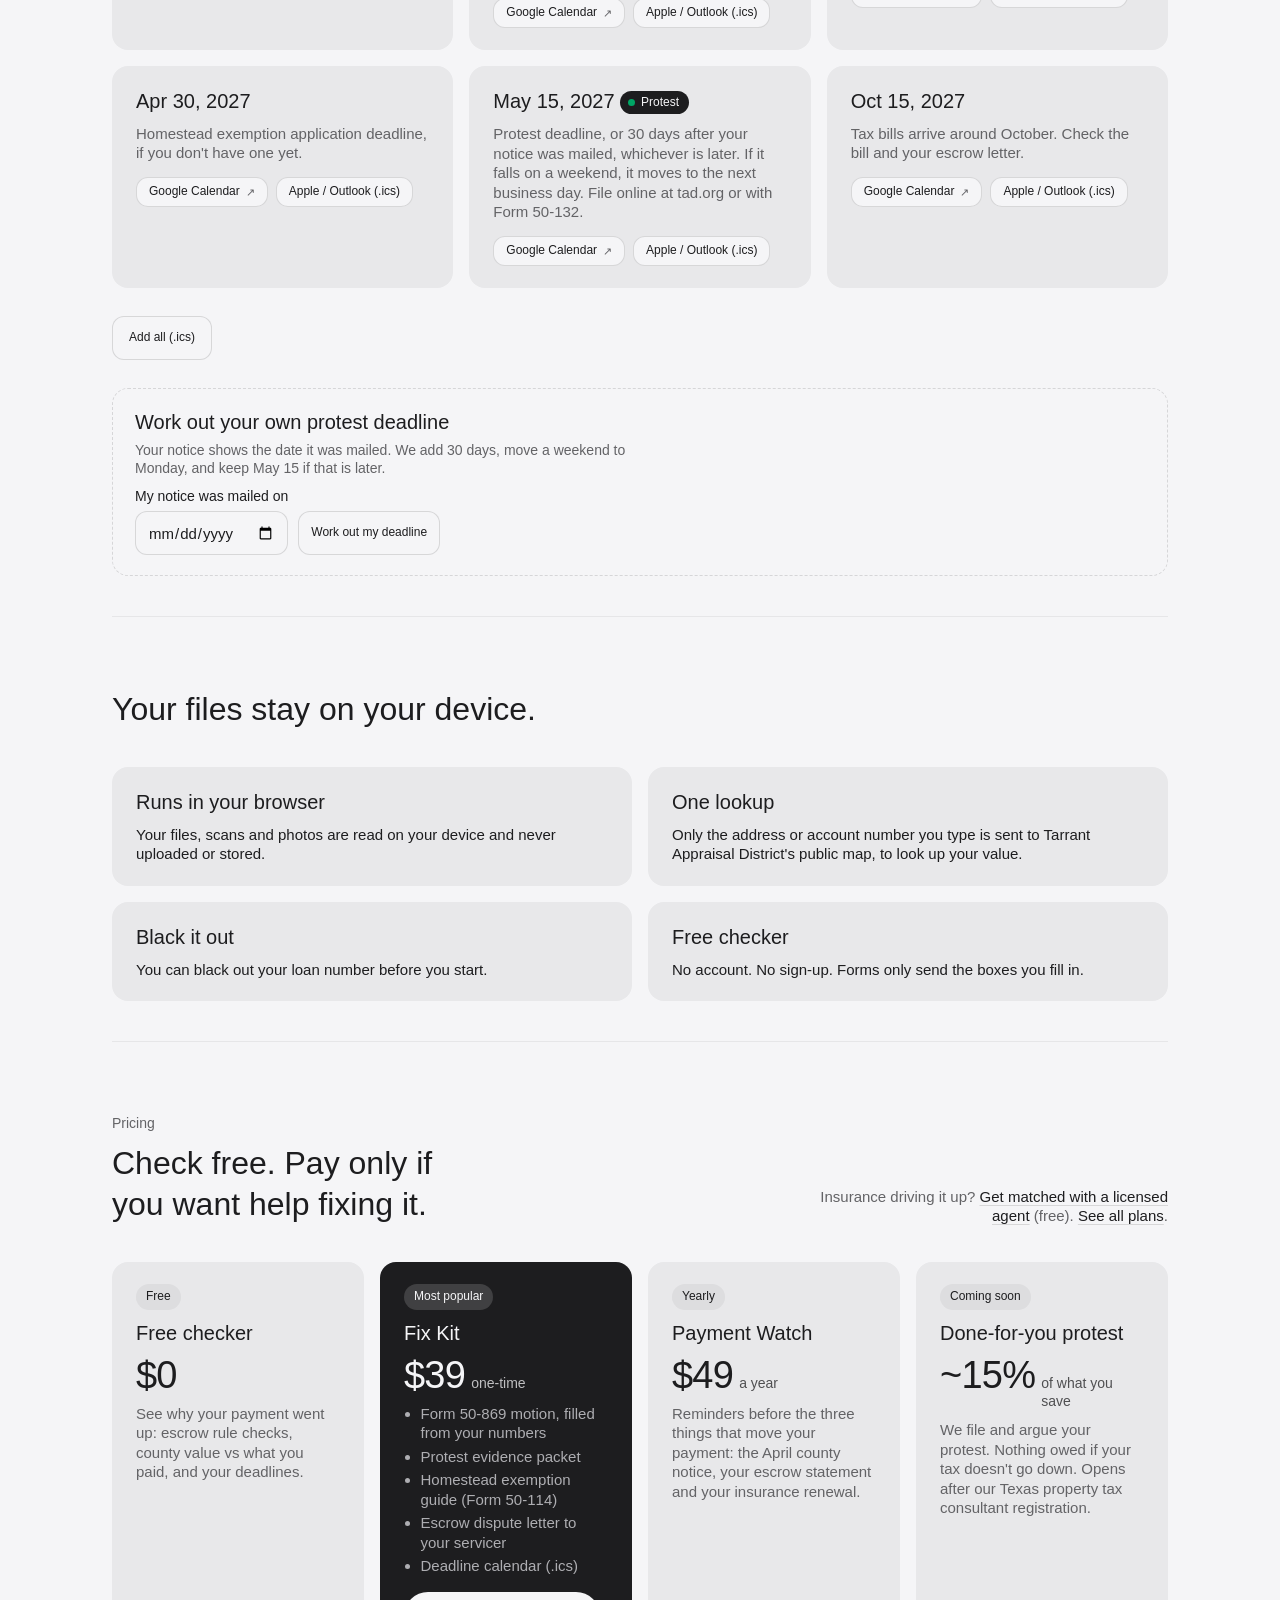
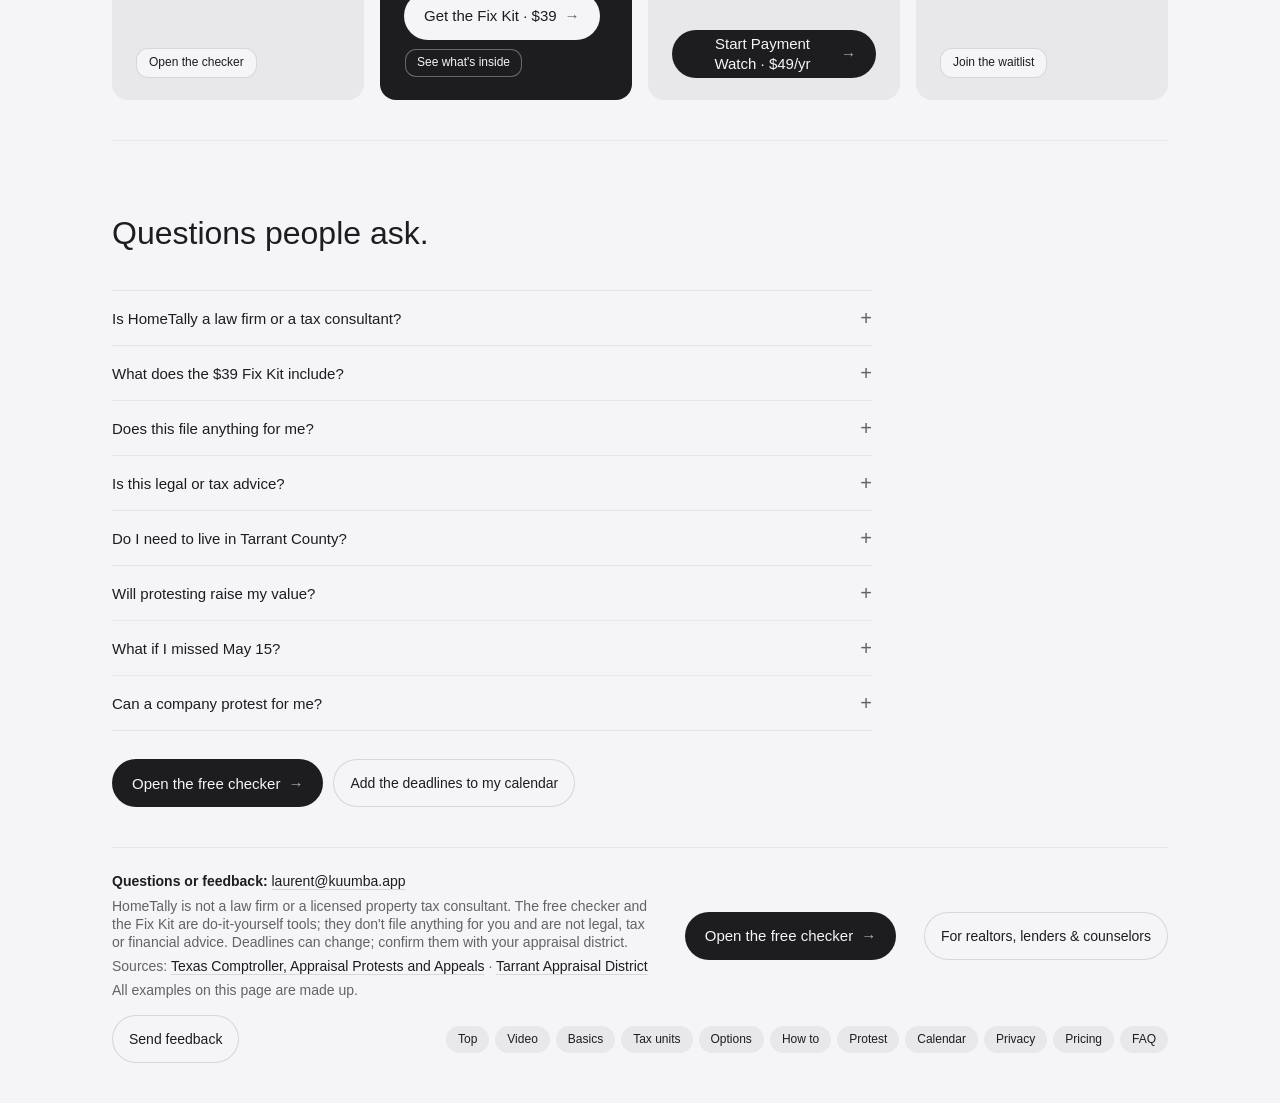
==== commit 996e3eeb: "Explainer: rename to HomeTally (voice + on-screen), 'the checker is free' wording, new poster; video" ====
--- a/index.html
+++ b/index.html
@@ -227,7 +227,7 @@
             <p class="callout__head"><svg width="16" height="16" viewBox="0 0 24 24" fill="none" stroke="currentColor" stroke-width="2" stroke-linecap="round" stroke-linejoin="round" aria-hidden="true"><path d="M3 11 12 4l9 7"/><path d="M5.5 9.5V20h13V9.5"/><path d="M9.5 13v4M12 13v4M14.5 13v4"/></svg> Start here</p>
             <p class="callout__lead"><strong>Have your escrow letter handy.</strong> The checker reads it and looks up your county value.</p>
             <a class="x-cta" href="./check/">Open the free checker</a>
-            <button class="btn" type="button" data-video-open>Watch the narrated video</button>
+            <button class="btn" type="button" data-video-open>Watch: why your payment went up</button>
           </aside>
         </section>
 
@@ -246,7 +246,7 @@
           <div class="x-ctas">
             <button class="ht-videobtn" type="button" data-video-open aria-haspopup="dialog">
               <span class="ht-videobtn__icon" aria-hidden="true"><svg width="18" height="18" viewBox="0 0 24 24" fill="currentColor"><path d="M8 5.5v13l11-6.5z"/></svg></span>
-              <span>Watch the narrated video<small>1 minute 30 seconds, with sound</small></span>
+              <span>Watch: why your payment went up<small>1 minute 30 seconds, with sound</small></span>
             </button>
           </div>
           <h3 class="x-silent-h" style="margin:clamp(20px,3vw,32px) 0 8px;font:var(--type-label)">Silent preview: step through at your own pace</h3>
@@ -351,7 +351,7 @@
               <span class="x-time" id="xtime">0:00 / 1:00</span>
             </div>
           </div>
-          <p class="fineprint">Silent preview, no sound. Tap "Watch the narrated video" for the full voice-over.</p>
+          <p class="fineprint">Silent preview, no sound. Tap "Watch: why your payment went up" for the full voice-over.</p>
         </section>
 
         <section class="section" id="basics" data-nav="Basics">
@@ -683,9 +683,9 @@
       </footer>
     </div>
     <dialog class="ht-vmodal" id="videoModal" aria-labelledby="videoTitle">
-      <h2 id="videoTitle">HomeTally: narrated explainer</h2>
+      <h2 id="videoTitle">Watch: why your payment went up</h2>
       <button type="button" class="ht-x" data-video-close aria-label="Close video">×</button>
-      <video id="videoEl" controls playsinline preload="none" poster="explainer_poster.jpg" width="1920" height="1080"></video>
+      <video id="videoEl" controls playsinline preload="none" poster="explainer_poster.jpg?v=ht2" width="1920" height="1080"></video>
     </dialog>
     <script src="hark.js"></script>
     <script src="config.js"></script>
@@ -786,7 +786,7 @@
         var vModal = document.getElementById("videoModal"), vEl = document.getElementById("videoEl"), vOpener = null;
         function vOpen(e) {
           vOpener = e && e.currentTarget;
-          if (!vEl.getAttribute("src")) { vEl.setAttribute("src", "explainer.mp4"); vEl.preload = "auto"; }
+          if (!vEl.getAttribute("src")) { vEl.setAttribute("src", "explainer.mp4?v=ht2"); vEl.preload = "auto"; }
           if (typeof vModal.showModal === "function") vModal.showModal(); else vModal.setAttribute("open", "");
           var pr = vEl.play(); if (pr && pr.catch) pr.catch(function () { /* autoplay blocked: the controls are there */ });
           vModal.querySelector("[data-video-close]").focus();
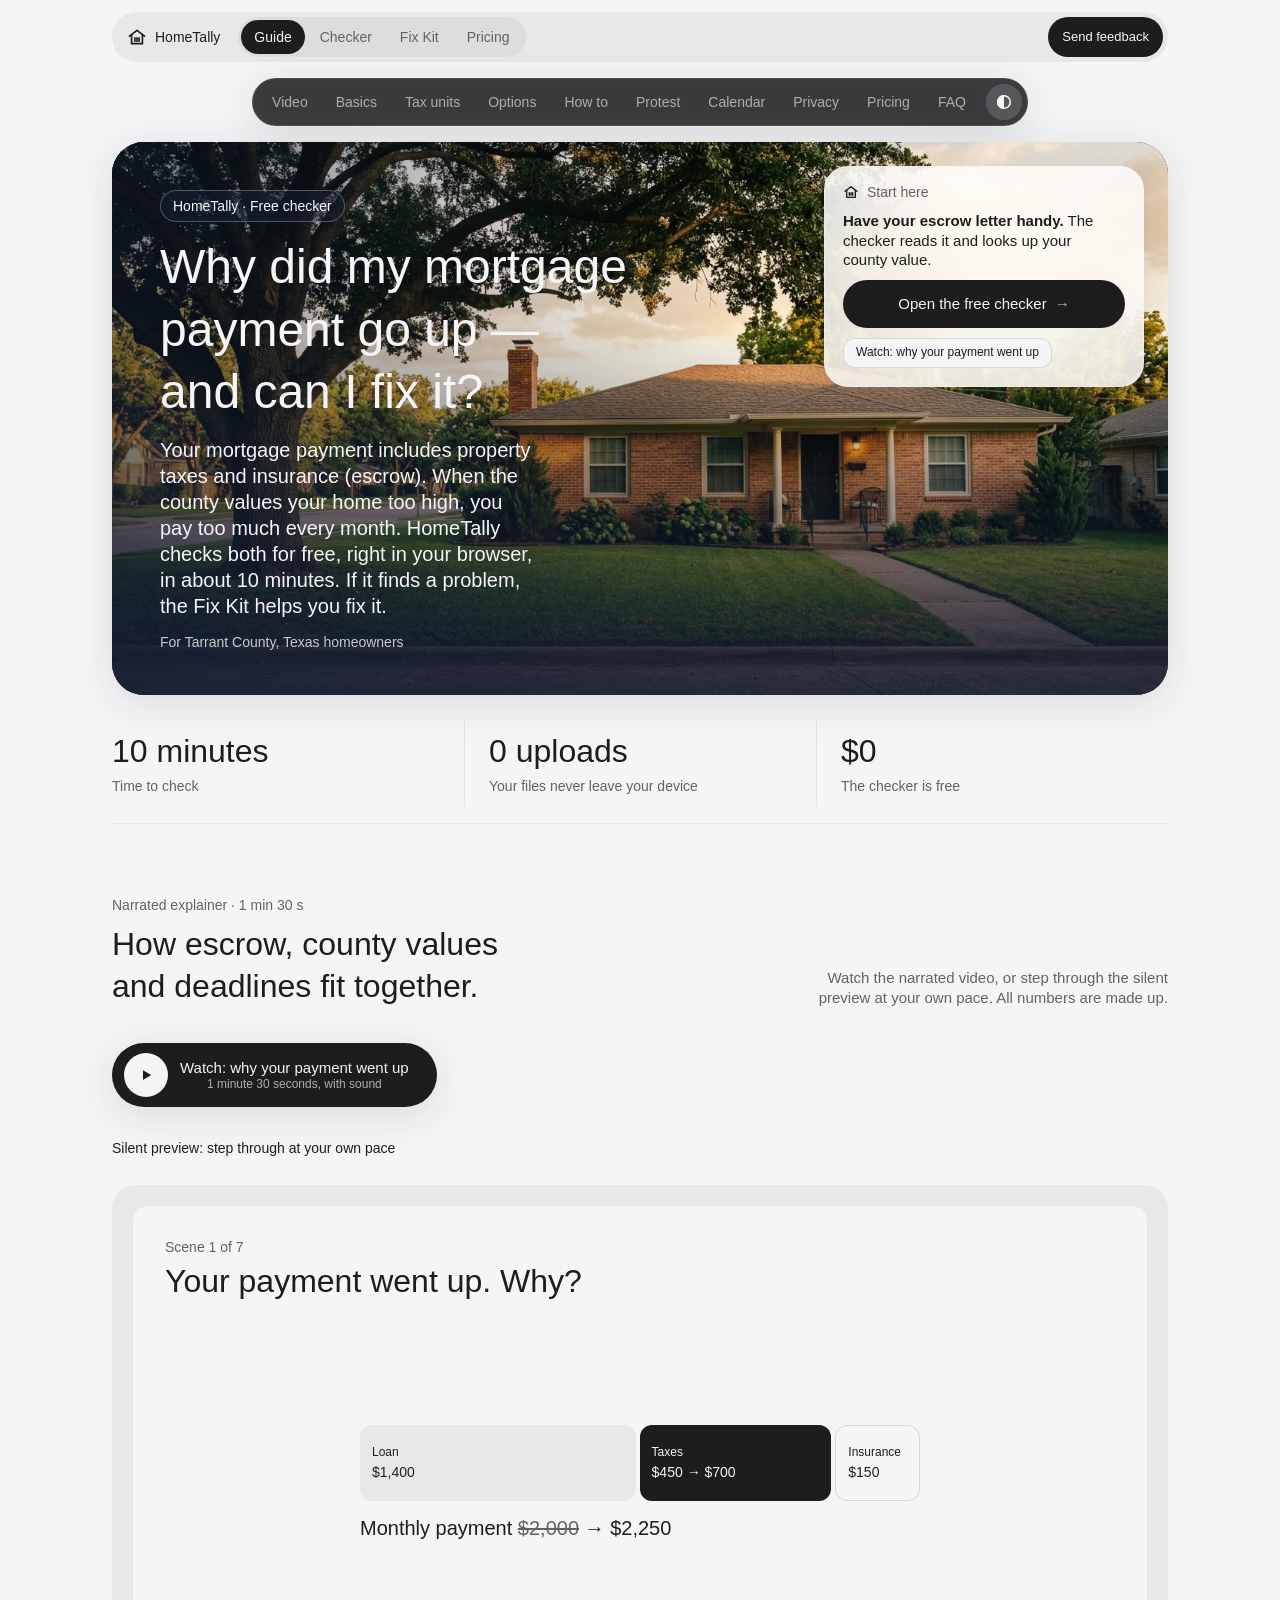
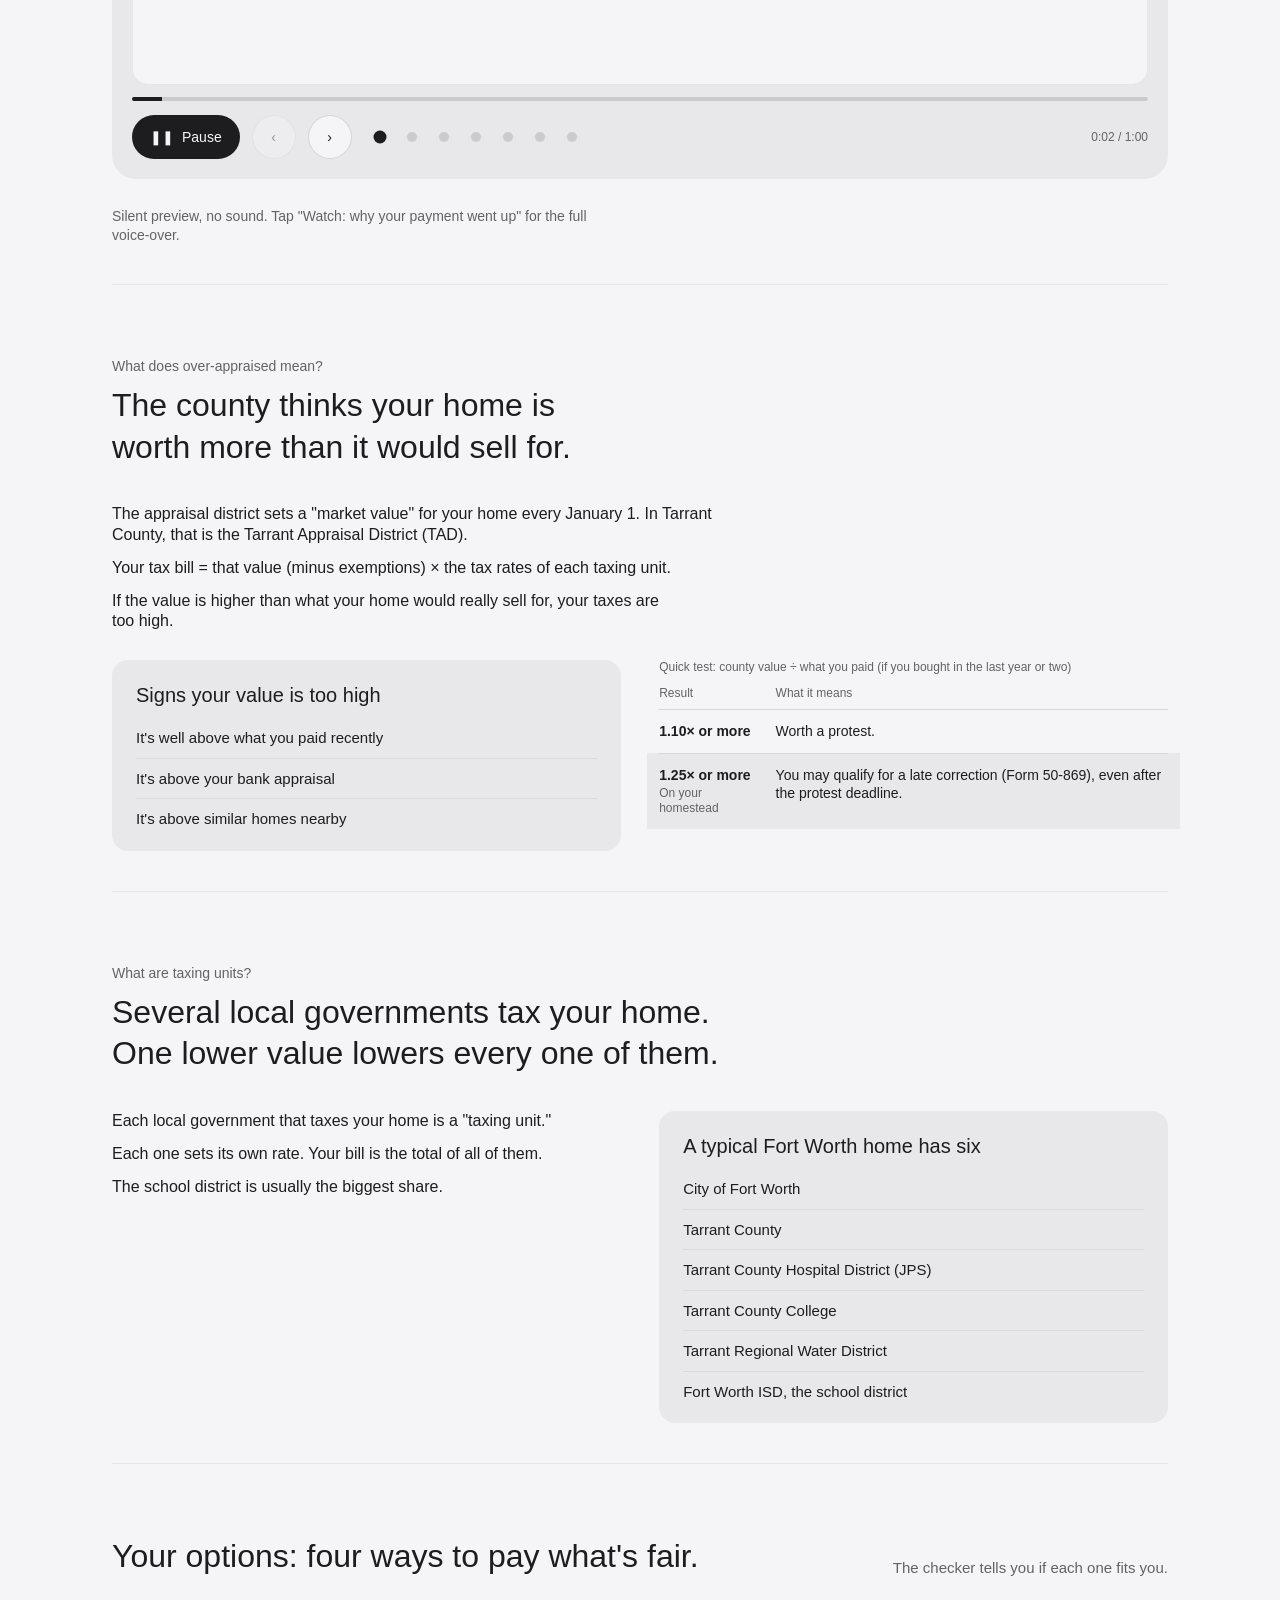
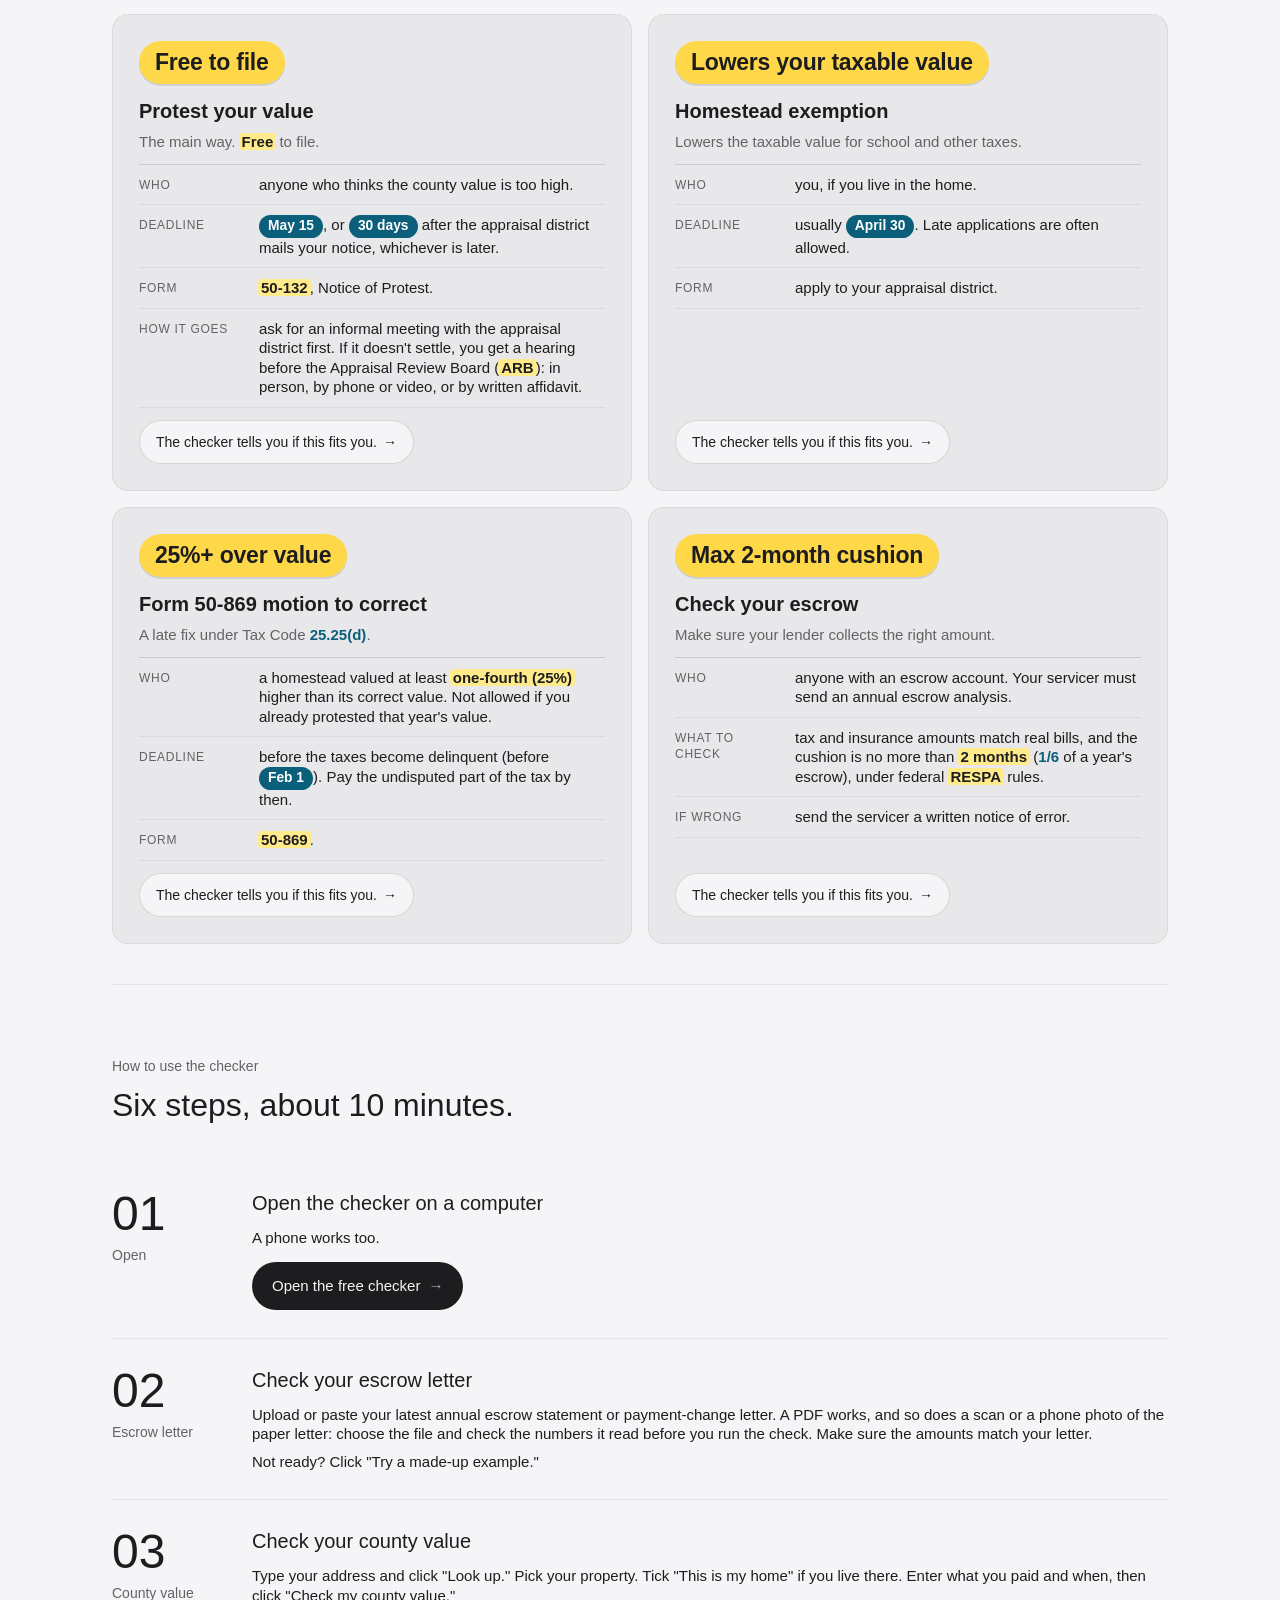
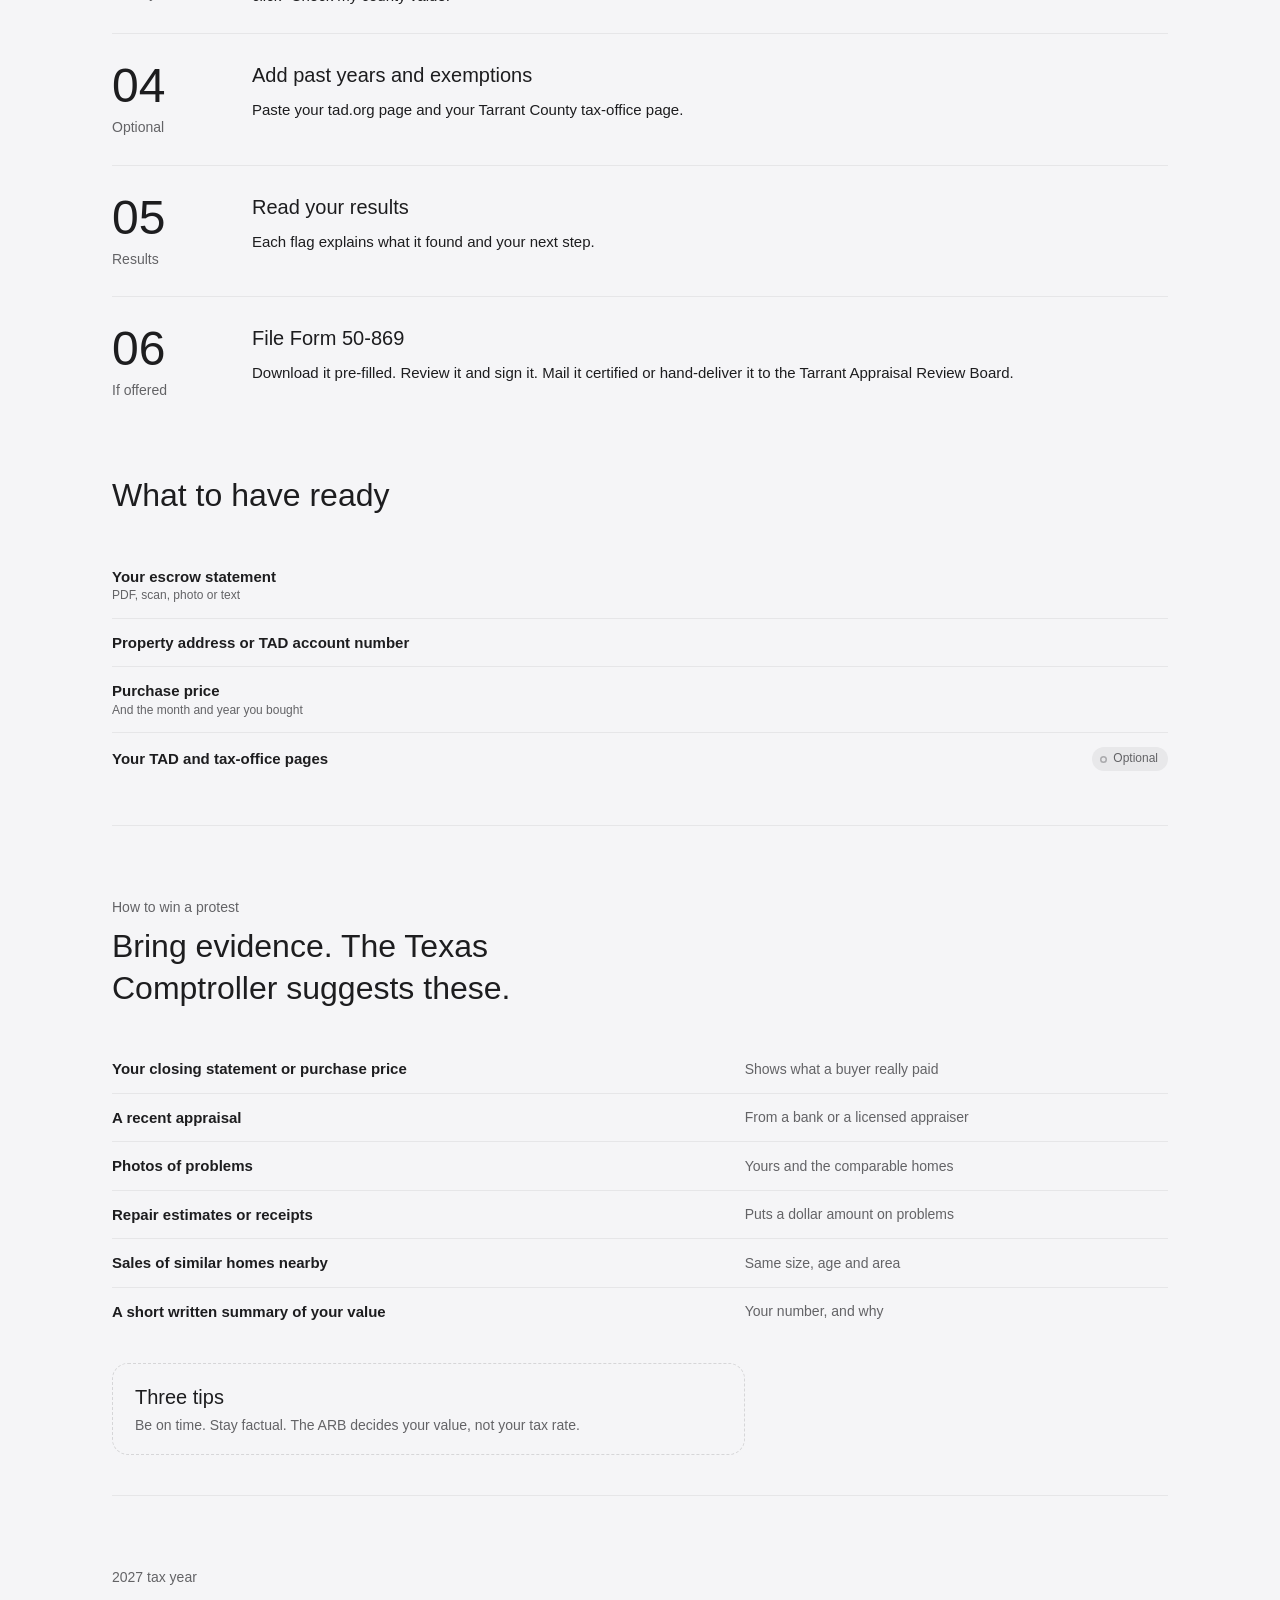
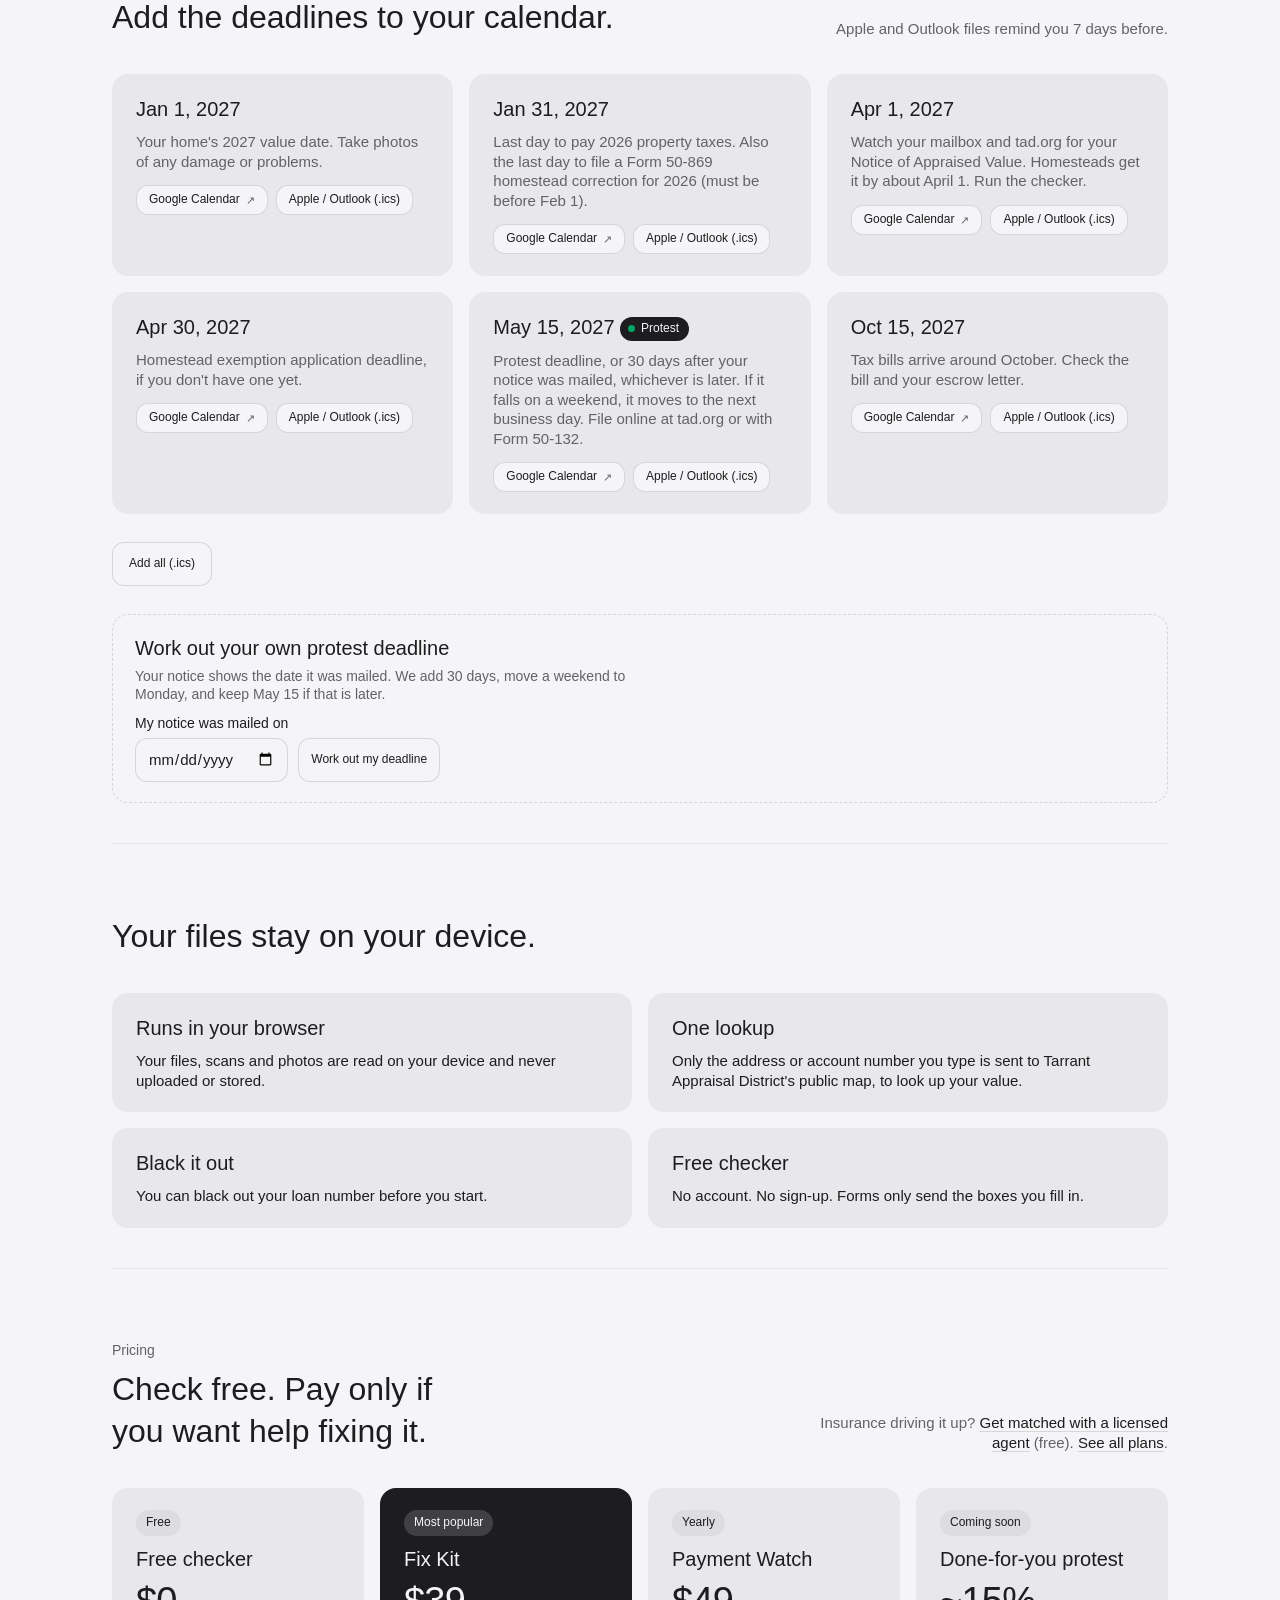
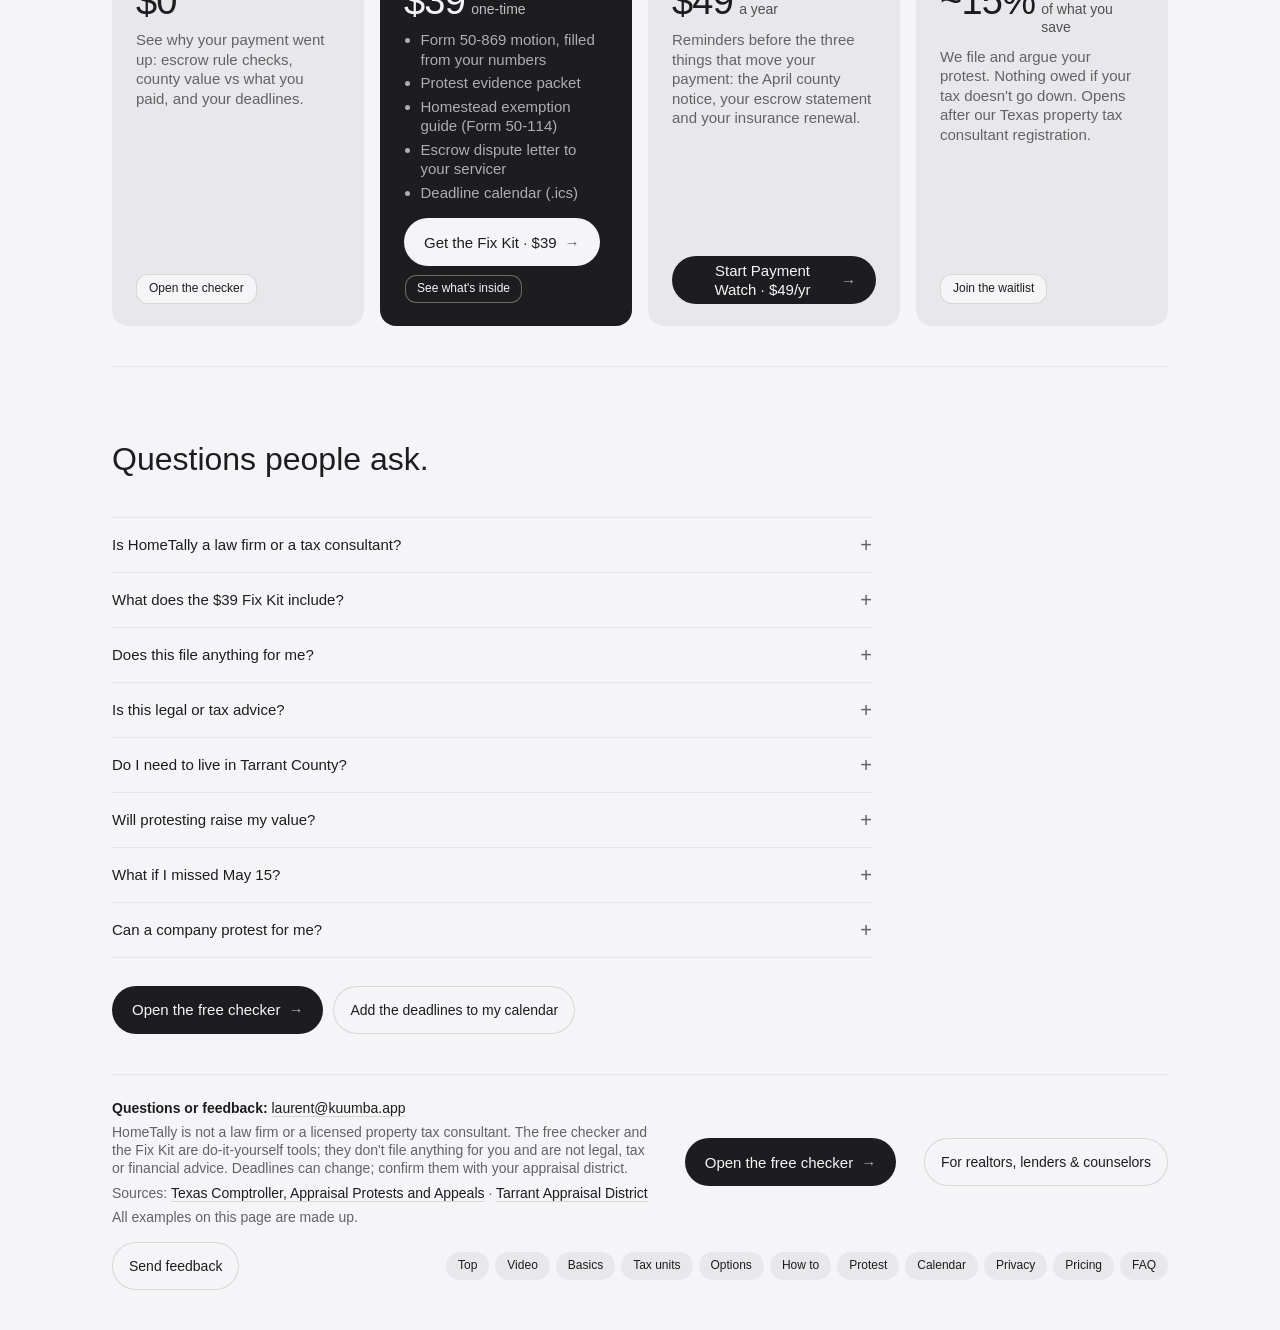
==== commit 0cbef5ab: "Guide options: key-fact chips, labeled row grid, date chips, marker highlights that sweep in on scro" ====
--- a/index.html
+++ b/index.html
@@ -208,6 +208,31 @@
       /* Narrated video slot (filled only when the final MP4 is published next to this page) */
       .x-video { border-radius: var(--r-l); background: var(--fill-tertiary); padding: clamp(12px, 2vw, 20px); }
       .x-video video { display: block; width: 100%; height: auto; border-radius: var(--r-m); background: #000; }
+      /* Options cards: key-fact chip, labeled rows, marker highlights (sweep in on scroll) */
+      .ht-opts { --ht-accent: light-dark(#0b5f7a, #7fd3f5); --ht-mark: light-dark(#ffeb8a, #5c4d0a); --ht-chip: #ffd84a; }
+      .ht-opt { display: flex; flex-direction: column; gap: 12px; padding: clamp(18px, 2.4vw, 26px); border-radius: var(--r-m); background: var(--fill-tertiary); border: 1px solid var(--stroke-secondary); }
+      .ht-opt__chip { align-self: flex-start; margin: 0; padding: 8px 16px; border-radius: var(--r-pill); background: var(--ht-chip); color: #1d1d1f; font: 700 clamp(19px, 2.2vw, 23px)/1.2 var(--sans, system-ui); letter-spacing: -0.01em; box-shadow: 0 2px 0 #1d1d1f1f; }
+      .ht-opt h3 { font: var(--type-heading); font-weight: 600; color: var(--text-primary); margin: 2px 0 0; }
+      .ht-opt__quote { margin: -4px 0 0; color: var(--text-secondary); font: var(--type-body); }
+      .ht-opt__rows { display: grid; grid-template-columns: 7.5rem minmax(0, 1fr); gap: 0; margin: 0; border-top: 1px solid var(--stroke-primary); }
+      .ht-opt__rows > div { display: contents; }
+      .ht-opt__rows dt, .ht-opt__rows dd { padding: 10px 0; border-bottom: 1px solid var(--stroke-secondary); }
+      .ht-opt__rows dt { padding-right: 14px; font: var(--type-label); font-size: 12px; letter-spacing: 0.06em; text-transform: uppercase; color: var(--text-secondary); padding-top: 13px; }
+      .ht-opt__rows dd { margin: 0; color: var(--text-primary); }
+      .ht-opt .num { color: var(--ht-accent); font-weight: 800; }
+      .ht-date { display: inline-block; padding: 1px 9px; border-radius: var(--r-pill); background: var(--ht-accent); color: light-dark(#ffffff, #0d1b22); font-weight: 700; font-size: 0.92em; line-height: 1.5; white-space: nowrap; }
+      .ht-opt mark.hl { color: var(--text-primary); font-weight: 700; padding: 0 3px; margin: 0 -1px; border-radius: 4px; -webkit-box-decoration-break: clone; box-decoration-break: clone;
+        background: linear-gradient(var(--ht-mark), var(--ht-mark)) no-repeat 0 0 / 100% 100%; }
+      .ht-opt__fit { margin-top: auto; align-self: flex-start; display: inline-flex; align-items: center; min-height: var(--tap); padding: 0 16px; border-radius: var(--r-pill); border: 1px solid var(--stroke-primary); background: var(--fill-primary-on); color: var(--text-primary); font: var(--type-label); text-decoration: none; }
+      .ht-opt__fit:hover { box-shadow: inset 0 0 0 100px var(--hover-wash); }
+      .ht-opt__fit:focus-visible { outline: 2px solid var(--ht-accent); outline-offset: 2px; }
+      @media (max-width: 420px) { .ht-opt__rows { grid-template-columns: 1fr; } .ht-opt__rows dt { padding: 10px 0 0; border-bottom: 0; } .ht-opt__rows dd { padding-top: 2px; } }
+      @media (prefers-reduced-motion: no-preference) {
+        .js-anim .ht-opt { opacity: 0; transform: translateY(28px); transition: opacity 0.6s var(--ease-out), transform 0.7s var(--ease-out); transition-delay: calc(var(--i, 0) * 120ms); }
+        .js-anim .ht-opt.is-in { opacity: 1; transform: none; }
+        .js-anim .ht-opt mark.hl { background-size: 0% 100%; transition: background-size 0.7s cubic-bezier(.6,.05,.3,1); transition-delay: calc(var(--i, 0) * 120ms + 450ms + var(--j, 0) * 160ms); }
+        .js-anim .ht-opt.is-in mark.hl { background-size: 100% 100%; }
+      }
     </style>
   </head>
   <body>
@@ -422,48 +447,35 @@
             <h2>Your options: four ways to pay what's fair.</h2>
             <p class="head__sub">The checker tells you if each one fits you.</p>
           </div>
-          <div class="cards">
-            <div>
+          <div class="cards ht-opts">
+            <article class="ht-opt">
+              <p class="ht-opt__chip">Free to file</p>
               <h3>Protest your value</h3>
-              <p class="quote">The main way. Free to file.</p>
-              <ul>
-                <li><b>Who:</b> anyone who thinks the county value is too high.</li>
-                <li><b>Deadline:</b> May 15, or 30 days after the appraisal district mails your notice, whichever is later.</li>
-                <li><b>Form:</b> 50-132, Notice of Protest.</li>
-                <li><b>How it goes:</b> ask for an informal meeting with the appraisal district first. If it doesn't settle, you get a hearing before the Appraisal Review Board (ARB): in person, by phone or video, or by written affidavit.</li>
-                <li>The checker tells you if this fits you.</li>
-              </ul>
-            </div>
-            <div>
+              <p class="ht-opt__quote">The main way. <mark class="hl">Free</mark> to file.</p>
+              <dl class="ht-opt__rows"><div><dt>Who</dt><dd>anyone who thinks the county value is too high.</dd></div><div><dt>Deadline</dt><dd><span class="ht-date">May 15</span>, or <span class="ht-date">30 days</span> after the appraisal district mails your notice, whichever is later.</dd></div><div><dt>Form</dt><dd><mark class="hl">50-132</mark>, Notice of Protest.</dd></div><div><dt>How it goes</dt><dd>ask for an informal meeting with the appraisal district first. If it doesn't settle, you get a hearing before the Appraisal Review Board (<mark class="hl">ARB</mark>): in person, by phone or video, or by written affidavit.</dd></div></dl>
+              <a class="ht-opt__fit" href="check/">The checker tells you if this fits you.<span aria-hidden="true" style="margin-left:6px">→</span></a>
+            </article>
+            <article class="ht-opt">
+              <p class="ht-opt__chip">Lowers your taxable value</p>
               <h3>Homestead exemption</h3>
-              <p class="quote">Lowers the taxable value for school and other taxes.</p>
-              <ul>
-                <li><b>Who:</b> you, if you live in the home.</li>
-                <li><b>Deadline:</b> usually April 30. Late applications are often allowed.</li>
-                <li><b>Form:</b> apply to your appraisal district.</li>
-                <li>The checker tells you if this fits you.</li>
-              </ul>
-            </div>
-            <div>
+              <p class="ht-opt__quote">Lowers the taxable value for school and other taxes.</p>
+              <dl class="ht-opt__rows"><div><dt>Who</dt><dd>you, if you live in the home.</dd></div><div><dt>Deadline</dt><dd>usually <span class="ht-date">April 30</span>. Late applications are often allowed.</dd></div><div><dt>Form</dt><dd>apply to your appraisal district.</dd></div></dl>
+              <a class="ht-opt__fit" href="check/">The checker tells you if this fits you.<span aria-hidden="true" style="margin-left:6px">→</span></a>
+            </article>
+            <article class="ht-opt">
+              <p class="ht-opt__chip">25%+ over value</p>
               <h3>Form 50-869 motion to correct</h3>
-              <p class="quote">A late fix under Tax Code 25.25(d).</p>
-              <ul>
-                <li><b>Who:</b> a homestead valued at least one-fourth (25%) higher than its correct value. Not allowed if you already protested that year's value.</li>
-                <li><b>Deadline:</b> before the taxes become delinquent (before Feb 1). Pay the undisputed part of the tax by then.</li>
-                <li><b>Form:</b> 50-869.</li>
-                <li>The checker tells you if this fits you.</li>
-              </ul>
-            </div>
-            <div>
+              <p class="ht-opt__quote">A late fix under Tax Code <b class="num">25.25(d)</b>.</p>
+              <dl class="ht-opt__rows"><div><dt>Who</dt><dd>a homestead valued at least <mark class="hl">one-fourth (25%)</mark> higher than its correct value. Not allowed if you already protested that year's value.</dd></div><div><dt>Deadline</dt><dd>before the taxes become delinquent (before <span class="ht-date">Feb 1</span>). Pay the undisputed part of the tax by then.</dd></div><div><dt>Form</dt><dd><mark class="hl">50-869</mark>.</dd></div></dl>
+              <a class="ht-opt__fit" href="check/">The checker tells you if this fits you.<span aria-hidden="true" style="margin-left:6px">→</span></a>
+            </article>
+            <article class="ht-opt">
+              <p class="ht-opt__chip">Max 2-month cushion</p>
               <h3>Check your escrow</h3>
-              <p class="quote">Make sure your lender collects the right amount.</p>
-              <ul>
-                <li><b>Who:</b> anyone with an escrow account. Your servicer must send an annual escrow analysis.</li>
-                <li><b>What to check:</b> tax and insurance amounts match real bills, and the cushion is no more than 2 months (1/6 of a year's escrow), under federal RESPA rules.</li>
-                <li><b>If wrong:</b> send the servicer a written notice of error.</li>
-                <li>The checker tells you if this fits you.</li>
-              </ul>
-            </div>
+              <p class="ht-opt__quote">Make sure your lender collects the right amount.</p>
+              <dl class="ht-opt__rows"><div><dt>Who</dt><dd>anyone with an escrow account. Your servicer must send an annual escrow analysis.</dd></div><div><dt>What to check</dt><dd>tax and insurance amounts match real bills, and the cushion is no more than <mark class="hl">2 months</mark> (<b class="num">1/6</b> of a year's escrow), under federal <mark class="hl">RESPA</mark> rules.</dd></div><div><dt>If wrong</dt><dd>send the servicer a written notice of error.</dd></div></dl>
+              <a class="ht-opt__fit" href="check/">The checker tells you if this fits you.<span aria-hidden="true" style="margin-left:6px">→</span></a>
+            </article>
           </div>
         </section>
 
@@ -878,5 +890,20 @@
         });
       })();
     </script>
+    <script>
+      /* Options cards: fade/slide up in sequence and sweep the marker highlights when they scroll into view */
+      (function () {
+        var cards = document.querySelectorAll(".ht-opt");
+        if (!cards.length || !("IntersectionObserver" in window) || window.matchMedia("(prefers-reduced-motion: reduce)").matches) return;
+        document.documentElement.classList.add("js-anim");
+        var n = 0;
+        cards.forEach(function (c) { c.querySelectorAll("mark.hl").forEach(function (m, j) { m.style.setProperty("--j", j); }); });
+        var io = new IntersectionObserver(function (es) {
+          var shown = es.filter(function (e) { return e.isIntersecting; });
+          shown.forEach(function (e, k) { e.target.style.setProperty("--i", k); e.target.classList.add("is-in"); io.unobserve(e.target); });
+        }, { threshold: 0.15, rootMargin: "0px 0px -8% 0px" });
+        cards.forEach(function (c) { io.observe(c); });
+      })();
+    </script>
   </body>
 </html>
